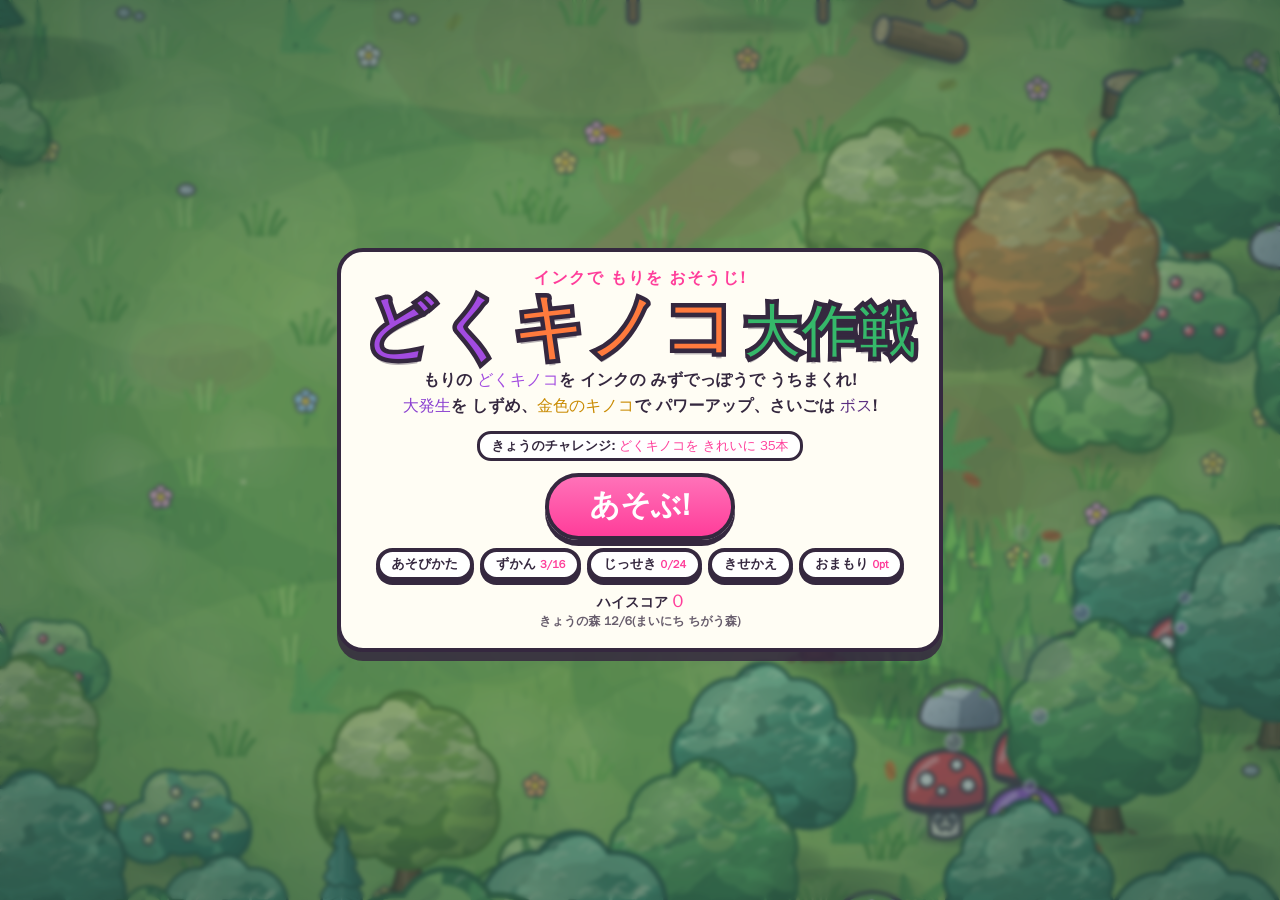
==== index.html @ de2119c4 "きせかえの色指定をインライン style から外す(公開ページの CSP 対策) Co-Authored-By: Claude Fable 5.1 <noreply@anthropic.com> Cl" ====
<!doctype html>
<!-- このファイルは scripts/build.js が src/ から作ります。直接は編集しないでください。 -->
<html lang="ja">
<head>
<meta charset="utf-8">
<meta name="viewport" content="width=device-width, initial-scale=1, maximum-scale=1, user-scalable=no, viewport-fit=cover">
<meta name="theme-color" content="#86d257">
<title>どくキノコ大作戦</title>
<link rel="icon" href="data:image/svg+xml,%3Csvg xmlns='http://www.w3.org/2000/svg' viewBox='0 0 32 32'%3E%3Cpath d='M3 18C3 9 9 4 16 4s13 5 13 14z' fill='%23a24be0' stroke='%2335283f' stroke-width='2' stroke-linejoin='round'/%3E%3Crect x='11' y='18' width='10' height='10' rx='3' fill='%23efe3f7' stroke='%2335283f' stroke-width='2'/%3E%3Ccircle cx='11' cy='12' r='2.4' fill='%23ffe94d'/%3E%3Ccircle cx='20' cy='10' r='2' fill='%23ffe94d'/%3E%3C/svg%3E">
<style>
:root {
  --ink: #35283f;
  --pink: #ff3d9a;
  --purple: #a24be0;
  --orange: #ff7a3d;
  --green: #35b86a;
  --cream: #fffdf4;
  --font: "Hiragino Maru Gothic ProN", "Hiragino Kaku Gothic ProN", "Yu Gothic UI", "Yu Gothic", "Meiryo", "Noto Sans JP", "Noto Sans CJK JP", "WenQuanYi Zen Hei", system-ui, sans-serif;
  --safe-t: env(safe-area-inset-top, 0px);
  --safe-r: env(safe-area-inset-right, 0px);
  --safe-b: env(safe-area-inset-bottom, 0px);
  --safe-l: env(safe-area-inset-left, 0px);
}

* { box-sizing: border-box; }
html, body {
  margin: 0; height: 100%; overflow: hidden; background: #86d257; color: var(--ink);
  font-family: var(--font); font-weight: 800;
  touch-action: none; user-select: none; -webkit-user-select: none; -webkit-touch-callout: none;
  -webkit-tap-highlight-color: transparent; overscroll-behavior: none;
}
canvas#game { position: fixed; top: 0; left: 0; display: block; touch-action: none; cursor: crosshair; }
.hidden { display: none !important; }
.touch-only { display: none; }
body.touch .touch-only { display: inline; }
body.touch .pc-only { display: none; }
body.touch canvas#game { cursor: default; }

/* ---------- 画面効果(周辺減光・被ダメージ・どく) ---------- */
#fx, #fx div { position: fixed; top: 0; left: 0; right: 0; bottom: 0; pointer-events: none; }
#fxVig { background: radial-gradient(ellipse at center, rgba(255, 230, 160, 0.06) 0%, rgba(15, 60, 50, 0) 45%, rgba(10, 45, 40, 0.45) 100%); }
#fxRed { opacity: 0; background: radial-gradient(ellipse at center, rgba(255, 30, 60, 0) 30%, rgba(255, 30, 60, 0.85) 100%); }
#fxMist { opacity: 0; background: radial-gradient(ellipse at 50% 60%, rgba(235, 245, 255, 0.25) 0%, rgba(235, 245, 255, 0.55) 70%, rgba(235, 245, 255, 0.7) 100%); transition: opacity 0.6s; }
#fxEve { opacity: 0; background: linear-gradient(rgba(255, 150, 60, 0.18), rgba(255, 110, 90, 0.26)); mix-blend-mode: multiply; }
#fxNight { opacity: 0; background: radial-gradient(ellipse 34% 40% at 50% 52%, rgba(10, 20, 60, 0.12) 0%, rgba(8, 15, 50, 0.5) 60%, rgba(5, 10, 40, 0.72) 100%); }
#fxPurple { opacity: 0; background: radial-gradient(ellipse at center, rgba(170, 60, 255, 0) 30%, rgba(170, 60, 255, 0.8) 100%); }

/* ---------- ゲーム中のHUD ---------- */
#hud { position: fixed; top: 0; left: 0; right: 0; bottom: 0; pointer-events: none; padding: calc(8px + var(--safe-t)) calc(10px + var(--safe-r)) 0 calc(10px + var(--safe-l)); }
.hud-left { position: absolute; top: calc(8px + var(--safe-t)); left: calc(10px + var(--safe-l)); display: flex; flex-direction: column; gap: 6px; align-items: flex-start; }
.hud-center { position: absolute; top: calc(8px + var(--safe-t)); left: 50%; transform: translateX(-50%); }
.hud-right { position: absolute; top: calc(8px + var(--safe-t)); right: calc(10px + var(--safe-r)); display: flex; flex-direction: column; align-items: flex-end; gap: 6px; }

.hp { display: flex; align-items: center; gap: 4px; }
.heart { width: 34px; height: 34px; flex: none; filter: drop-shadow(0 2px 0 rgba(53, 40, 63, 0.5)); }
.hp-bar { position: relative; width: clamp(110px, 24vw, 210px); height: 22px; border: 3px solid var(--ink); border-radius: 14px; background: rgba(255, 255, 255, 0.85); overflow: hidden; box-shadow: 0 3px 0 rgba(53, 40, 63, 0.45); }
.hp-fill { position: absolute; top: 0; bottom: 0; left: 0; width: 100%; background: linear-gradient(#8bef7a, #3fc460); transition: width 0.15s; }
.hp-fill.mid { background: linear-gradient(#ffe36a, #ffb52e); }
.hp-fill.low { background: linear-gradient(#ff8a8a, #ff4d5e); animation: pulse 0.5s infinite alternate; }
.hp-text { position: absolute; top: 0; left: 0; right: 0; bottom: 0; display: grid; place-items: center; font-size: 13px; color: var(--ink); text-shadow: 0 0 3px #fff, 0 0 3px #fff; }

.score-box { display: flex; align-items: baseline; gap: 8px; padding: 2px 14px 3px; background: var(--cream); border: 3px solid var(--ink); border-radius: 16px; box-shadow: 0 3px 0 rgba(53, 40, 63, 0.45); }
.score-box .label { font-size: 12px; opacity: 0.75; }
.score { font-size: clamp(22px, 4.6vw, 32px); color: var(--pink); -webkit-text-stroke: 0.5px var(--ink); font-variant-numeric: tabular-nums; min-width: 3.2ch; text-align: right; }
.score.bump { animation: bump 0.2s; }

.combo { position: relative; padding: 3px 12px 7px; background: linear-gradient(#ffd24d, #ff9d2e); border: 3px solid var(--ink); border-radius: 14px; box-shadow: 0 3px 0 rgba(53, 40, 63, 0.45); color: #fff; text-shadow: 0 2px 0 var(--ink), 1px 0 0 var(--ink), -1px 0 0 var(--ink); animation: bump 0.25s; }
.combo-n { font-size: 20px; }
.combo-m { font-size: 14px; margin-left: 6px; }
.combo-bar { position: absolute; left: 8px; right: 8px; bottom: 2px; height: 4px; border-radius: 3px; background: rgba(53, 40, 63, 0.35); overflow: hidden; }
.combo-bar div { height: 100%; background: #fff; width: 100%; }

.chips { display: flex; flex-direction: column; gap: 4px; align-items: flex-start; }
.chip { display: flex; align-items: center; gap: 6px; padding: 2px 10px; font-size: 13px; color: #fff; border: 3px solid var(--ink); border-radius: 14px; box-shadow: 0 3px 0 rgba(53, 40, 63, 0.45); text-shadow: 0 1px 0 var(--ink); }
.chip.poison { background: linear-gradient(#c97cff, #8a3fd0); }
.chip.boost { background: linear-gradient(#ffd24d, #ff9d2e); }
.chip.power { position: relative; padding: 3px 12px 8px; font-size: 15px; background: linear-gradient(#fff3a0, #ffb300); color: #5a3a00; text-shadow: none; border-color: #7a4a00; box-shadow: 0 3px 0 rgba(90, 60, 0, 0.5), 0 0 14px rgba(255, 220, 80, 0.9); animation: powerGlow 0.5s infinite alternate; }
.chip.power i { color: #5a3a00; }
.chip-bar { position: absolute; left: 8px; right: 8px; bottom: 3px; height: 4px; border-radius: 3px; background: rgba(90, 60, 0, 0.3); overflow: hidden; }
.chip-bar div { height: 100%; background: #fff; width: 100%; }
@keyframes powerGlow { from { box-shadow: 0 3px 0 rgba(90, 60, 0, 0.5), 0 0 8px rgba(255, 220, 80, 0.6); } to { box-shadow: 0 3px 0 rgba(90, 60, 0, 0.5), 0 0 22px rgba(255, 220, 80, 1); } }
.chip i { font-style: normal; font-size: 12px; opacity: 0.95; min-width: 3ch; text-align: right; font-variant-numeric: tabular-nums; }

.timer { min-width: 5.2ch; text-align: center; padding: 2px 16px 3px; font-size: clamp(22px, 5vw, 32px); font-variant-numeric: tabular-nums; background: var(--cream); border: 3px solid var(--ink); border-radius: 18px; box-shadow: 0 3px 0 rgba(53, 40, 63, 0.45); }
.timer.warn { color: #fff; background: #ff5a5e; animation: pulse 0.5s infinite alternate; }

#minimap { width: clamp(96px, 20vw, 150px); height: clamp(96px, 20vw, 150px); border: 3px solid var(--ink); border-radius: 16px; background: #7fcf5a; box-shadow: 0 3px 0 rgba(53, 40, 63, 0.45); }
.btns { display: flex; gap: 6px; }
.icon-btn { pointer-events: auto; width: 38px; height: 38px; padding: 5px; border-radius: 50%; border: 3px solid var(--ink); background: #ffd24d; box-shadow: 0 3px 0 rgba(53, 40, 63, 0.55); cursor: pointer; }
.icon-btn:active { transform: translateY(2px); box-shadow: 0 1px 0 rgba(53, 40, 63, 0.55); }
.icon-btn svg { width: 100%; height: 100%; display: block; }
.icon-btn.muted #iconWaves { display: none; }

/* イベント・ボス・ミッション */
.hud-center { display: flex; flex-direction: column; align-items: center; gap: 6px; }
.event { min-width: 220px; padding: 3px 14px 8px; text-align: center; font-size: 15px; color: #fff; background: linear-gradient(#c56bff, #7a2fc0); border: 3px solid var(--ink); border-radius: 16px; box-shadow: 0 3px 0 rgba(53, 40, 63, 0.45); text-shadow: 0 1px 0 var(--ink); position: relative; animation: bump 0.3s; }
.event-bar { position: absolute; left: 8px; right: 8px; bottom: 3px; height: 4px; border-radius: 3px; background: rgba(53, 40, 63, 0.4); overflow: hidden; }
.event-bar div { height: 100%; width: 100%; background: #fff; }
.boss { width: min(44vw, 420px); padding: 2px 12px 8px; text-align: center; font-size: 14px; color: #fff; background: rgba(53, 40, 63, 0.85); border: 3px solid var(--ink); border-radius: 14px; position: relative; text-shadow: 0 1px 0 #000; }
.boss-bar { margin-top: 2px; height: 10px; border-radius: 6px; background: rgba(0, 0, 0, 0.5); overflow: hidden; border: 1.5px solid #000; }
.boss-bar div { height: 100%; width: 100%; background: linear-gradient(#c56bff, #7a2fc0); transition: width 0.15s; }
.mission { position: absolute; left: calc(10px + var(--safe-l)); bottom: calc(14px + var(--safe-b)); max-width: 46vw; padding: 4px 12px 6px; background: rgba(255, 253, 244, 0.92); border: 3px solid var(--ink); border-radius: 14px; box-shadow: 0 3px 0 rgba(53, 40, 63, 0.45); font-size: 13px; }
.mission.done { animation: bump 0.4s; background: #d8ffd8; }
.m-label { font-size: 10px; color: var(--green); letter-spacing: 0.1em; }
.m-text { font-size: 13px; line-height: 1.3; }
.m-prog { font-size: 12px; color: var(--purple); font-variant-numeric: tabular-nums; }
body.touch .mission { bottom: calc(150px + var(--safe-b)); max-width: 40vw; font-size: 12px; }
.chip.weapon { background: linear-gradient(#8fd8ff, #2f9ad8); }
.chip.weapon.roller { background: linear-gradient(#ff8ac4, #e0348a); }
.chip.weapon.boomerang { background: linear-gradient(#ffc36a, #e07a1a); }
.chip.weapon.bomb { background: linear-gradient(#d49bff, #8a3fd0); }
.chip.weapon.mist { background: linear-gradient(#e8f6ff, #9fd0f0); color: var(--ink); text-shadow: none; }
.chip.weapon.mist i { color: var(--ink); }
.chip.weapon.rainbow { background: linear-gradient(90deg, #ff8ad0, #ffe14d, #9dffb0, #9be0ff, #d49bff); color: var(--ink); text-shadow: none; }
.chip.weapon.rainbow i { color: var(--ink); }
.lead .ev-t { color: #8a3fd0; }
.lead .boss-t { color: #5a2d80; }
.legend li.boss-l { background: linear-gradient(#f3e6ff, #e2ccff); border-color: #5a2d80; }
.today { display: block; font-size: 12px; opacity: 0.75; }
.hiscores { margin: 6px auto 0; padding: 0 0 0 1.6em; max-width: 300px; text-align: left; font-size: 12.5px; line-height: 1.5; }
.hiscores li span { float: right; color: var(--pink); font-variant-numeric: tabular-nums; }
.hiscores:empty { display: none; }

/* ---------- 仮想スティック ---------- */
.stick { position: fixed; width: 0; height: 0; pointer-events: none; z-index: 5; }
.stick .ring { position: absolute; left: -56px; top: -56px; width: 112px; height: 112px; border-radius: 50%; border: 4px dashed rgba(255, 255, 255, 0.75); background: rgba(255, 255, 255, 0.18); }
.stick .knob { position: absolute; left: -27px; top: -27px; width: 54px; height: 54px; border-radius: 50%; background: rgba(255, 255, 255, 0.92); border: 4px solid var(--ink); box-shadow: 0 3px 0 rgba(53, 40, 63, 0.5); }
.stick.right .knob { background: rgba(255, 150, 205, 0.95); }

/* ---------- ふきだし ---------- */
#toast { position: fixed; top: calc(132px + var(--safe-t)); left: 50%; transform: translateX(-50%); max-width: 90vw; padding: 6px 18px; font-size: clamp(14px, 3.6vw, 18px); background: #fff; border: 3px solid var(--ink); border-radius: 18px; box-shadow: 0 4px 0 rgba(53, 40, 63, 0.5); pointer-events: none; z-index: 8; animation: toast-in 0.25s; text-align: center; }
#banner { position: fixed; left: 0; right: 0; top: 34%; text-align: center; pointer-events: none; z-index: 8; font-size: clamp(44px, 12vw, 96px); color: #fff; -webkit-text-stroke: 8px var(--ink); paint-order: stroke fill; text-shadow: 0 8px 0 rgba(53, 40, 63, 0.45); animation: banner 1.4s ease-out forwards; }
#hint { position: fixed; bottom: calc(18px + var(--safe-b)); left: 50%; transform: translateX(-50%); max-width: 94vw; padding: 6px 16px; font-size: clamp(12px, 3.2vw, 16px); background: rgba(255, 255, 255, 0.92); border: 3px solid var(--ink); border-radius: 18px; pointer-events: none; z-index: 8; text-align: center; animation: toast-in 0.3s; }

/* ---------- 画面のうえに重ねるカード ---------- */
.overlay { position: fixed; top: 0; left: 0; right: 0; bottom: 0; z-index: 20; display: flex; align-items: center; justify-content: center; padding: 10px; background: rgba(35, 70, 55, 0.38); backdrop-filter: blur(2px); -webkit-backdrop-filter: blur(2px); overflow: auto; touch-action: auto; }
.card { background: var(--cream); border: 4px solid var(--ink); border-radius: 26px; box-shadow: 0 9px 0 rgba(53, 40, 63, 0.85); padding: 16px 22px 18px; max-width: min(94vw, 680px); max-height: 96vh; overflow: auto; text-align: center; animation: pop 0.35s cubic-bezier(0.3, 1.5, 0.5, 1); }
.card h2 { margin: 0 0 6px; font-size: clamp(26px, 6vw, 40px); }
.card.small { min-width: min(80vw, 320px); }

.logo-small { font-size: clamp(12px, 3vw, 16px); color: var(--pink); letter-spacing: 0.08em; }
.logo h1 { margin: 0 0 4px; font-size: clamp(40px, 9.5vw, 72px); line-height: 1.05; letter-spacing: 0.02em; -webkit-text-stroke: 9px var(--ink); paint-order: stroke fill; text-shadow: 0 6px 0 rgba(53, 40, 63, 0.35); }
.logo .l1 { color: var(--purple); }
.logo .l2 { color: var(--orange); }
.logo .l3 { color: var(--green); font-size: 0.78em; margin-left: 0.1em; }
.lead { margin: 4px 0 10px; font-size: clamp(13px, 3.2vw, 16px); line-height: 1.6; }
.lead .poison { color: var(--purple); }
.lead .gold-t { color: #c98a00; }
.legend li.gold { background: linear-gradient(#fff9dc, #ffeea8); border-color: #a86a00; }

.legend { list-style: none; display: grid; grid-template-columns: 1fr 1fr; gap: 8px; margin: 0 0 10px; padding: 0; text-align: left; }
.legend li { display: grid; grid-template-columns: 56px 1fr; grid-template-rows: auto auto; column-gap: 8px; align-items: center; text-align: left; padding: 6px 8px; background: #fff; border: 3px solid var(--ink); border-radius: 16px; font-size: 13px; }
.legend canvas { grid-row: 1 / 3; width: 56px; height: 56px; }
.legend b { font-size: 14px; align-self: end; overflow-wrap: anywhere; }
.legend span { font-size: 11.5px; line-height: 1.35; opacity: 0.85; align-self: start; overflow-wrap: anywhere; }
.legend li.enemy { grid-column: 1 / 3; grid-template-columns: repeat(3, 44px) 1fr; grid-template-rows: auto auto; }
.legend li.enemy canvas { grid-row: 1 / 3; width: 44px; height: 44px; }
.legend li.enemy b { grid-column: 4; }
.legend li.enemy span { grid-column: 4; }
.controls { margin: 0 0 4px; text-align: left; font-size: clamp(11px, 2.8vw, 13px); line-height: 1.6; padding: 4px 8px; background: #eaf8d8; border-radius: 12px; }
.controls b { color: var(--pink); margin-right: 4px; }
body.touch .controls .touch-only { display: block; }
.best { margin-top: 8px; font-size: 14px; }
.best b { color: var(--pink); font-size: 18px; }

.big-btn, .sub-btn { display: block; margin: 8px auto 0; cursor: pointer; font-family: inherit; font-weight: 800; color: #fff; border: 4px solid var(--ink); border-radius: 999px; }
.big-btn { padding: 8px 40px 10px; font-size: clamp(22px, 5vw, 30px); background: linear-gradient(#ff72b8, var(--pink)); box-shadow: 0 6px 0 var(--ink); animation: wiggle 1.6s infinite; }
.big-btn:hover { filter: brightness(1.06); }
.big-btn:active { transform: translateY(4px); box-shadow: 0 2px 0 var(--ink); animation: none; }
.sub-btn { padding: 4px 22px 5px; font-size: 15px; color: var(--ink); background: #fff; box-shadow: 0 4px 0 var(--ink); }
.sub-btn:active { transform: translateY(3px); box-shadow: 0 1px 0 var(--ink); }

/* ---------- タイトルのやりこみ ---------- */
.daily { margin: 2px 0 4px; padding: 3px 12px; font-size: 13px; background: #fff; border: 3px solid var(--ink); border-radius: 14px; display: inline-block; }
.daily b { color: var(--pink); }
.daily .star { color: #e0a800; }
.loop { display: block; margin: 6px auto 0; font-size: 12px; max-width: 420px; padding: 4px 10px; background: #f3e6ff; border: 3px solid #5a2d80; border-radius: 12px; cursor: pointer; text-align: left; line-height: 1.4; }
.loop input { transform: scale(1.3); margin-right: 6px; }
.meta-btns { display: flex; flex-wrap: wrap; justify-content: center; gap: 6px; margin-top: 8px; }
.meta-btns .sub-btn { margin: 0; font-size: 13px; padding: 3px 12px 4px; }
.meta-btns i { font-style: normal; color: var(--pink); font-size: 11px; }
.meta-card { width: min(94vw, 640px); max-height: 92vh; display: flex; flex-direction: column; padding: 12px 14px 14px; }
.tabs { display: flex; gap: 4px; justify-content: center; flex-wrap: wrap; margin-bottom: 8px; }
.tab { font-family: inherit; font-weight: 800; font-size: 14px; padding: 4px 12px; border: 3px solid var(--ink); border-radius: 999px; background: #fff; color: var(--ink); cursor: pointer; }
.tab.on { background: var(--pink); color: #fff; }
.meta-body { overflow: auto; flex: 1; text-align: left; min-height: 120px; }
.meta-sub { margin: 0 0 6px; font-size: 13px; text-align: center; }
.meta-sub b { color: var(--pink); }
.codex { list-style: none; margin: 0; padding: 0; display: grid; grid-template-columns: repeat(auto-fill, minmax(180px, 1fr)); gap: 6px; }
.codex li { display: grid; grid-template-columns: 48px 1fr; grid-template-rows: auto auto auto; column-gap: 8px; align-items: center; padding: 5px 8px; background: #fff; border: 2px solid var(--ink); border-radius: 12px; font-size: 12px; min-width: 0; }
.codex li.locked { background: #eee; color: #777; }
.codex .cx-ic { grid-row: 1 / 4; width: 48px; height: 48px; display: grid; place-items: center; font-size: 26px; }
.codex b { font-size: 13px; overflow-wrap: anywhere; }
.codex span { font-size: 11px; line-height: 1.3; overflow-wrap: anywhere; }
.codex i { font-style: normal; font-size: 10.5px; color: var(--purple); }
.achs { list-style: none; margin: 0; padding: 0; display: grid; grid-template-columns: repeat(auto-fill, minmax(200px, 1fr)); gap: 5px; }
.achs li { padding: 4px 10px; background: #f4f4f4; border: 2px solid #bbb; border-radius: 10px; font-size: 12px; color: #777; min-width: 0; }
.achs li.done { background: #fff8d6; border-color: #e0a800; color: var(--ink); }
.achs b { display: block; font-size: 13px; overflow-wrap: anywhere; }
.achs span { font-size: 11px; overflow-wrap: anywhere; }
.outfit-row { display: flex; gap: 14px; align-items: flex-start; flex-wrap: wrap; justify-content: center; }
.outfit-row canvas { width: 140px; height: 140px; background: #d9f0c0; border: 3px solid var(--ink); border-radius: 16px; flex: none; }
.opt-label { font-size: 12px; margin: 4px 0 2px; }
.opts { display: flex; flex-wrap: wrap; gap: 6px; max-width: 360px; }
.opt { width: 34px; height: 34px; border-radius: 50%; border: 3px solid var(--ink); cursor: pointer; font-size: 14px; display: grid; place-items: center; }
.opt.on { outline: 4px solid var(--pink); }
.opt.lock { opacity: 0.55; cursor: default; }
.opt.txt { width: auto; border-radius: 999px; padding: 0 10px; font-family: inherit; font-weight: 800; font-size: 12px; background: #fff; color: var(--ink); }
.charms { list-style: none; margin: 0; padding: 0; display: grid; gap: 6px; }
.charms li { display: grid; grid-template-columns: 1fr auto; column-gap: 10px; align-items: center; padding: 5px 10px; background: #fff; border: 2px solid var(--ink); border-radius: 12px; font-size: 12px; min-width: 0; }
.charms li.eq { background: #fff8d6; border-color: #e0a800; }
.charms b { font-size: 13px; }
.charms span { grid-column: 1; font-size: 11px; }
.charms .sub-btn { grid-column: 2; grid-row: 1 / 3; margin: 0; font-size: 12px; padding: 3px 10px; white-space: nowrap; }
.charms .sub-btn.lock { opacity: 0.5; }
.res-meta { font-size: 12.5px; margin: 2px 0 4px; line-height: 1.5; }
.res-meta b { color: var(--purple); }
.res-meta .new { color: #e0a800; }

/* ---------- けっか ---------- */
.rank { display: inline-grid; place-items: center; width: 92px; height: 92px; margin: 2px 0; border-radius: 50%; font-size: 60px; color: #fff; background: radial-gradient(circle at 35% 30%, #ffe98a, #ff9d2e); border: 5px solid var(--ink); -webkit-text-stroke: 5px var(--ink); paint-order: stroke fill; box-shadow: 0 5px 0 rgba(53, 40, 63, 0.7); animation: stamp 0.5s 0.2s cubic-bezier(0.3, 1.8, 0.5, 1) both; }
.rank-msg { font-size: 16px; margin-bottom: 4px; }
.res-score { display: flex; justify-content: center; align-items: baseline; gap: 10px; }
.res-score span { font-size: 15px; }
.res-score b { font-size: clamp(38px, 9vw, 56px); color: var(--pink); -webkit-text-stroke: 1px var(--ink); font-variant-numeric: tabular-nums; }
.newbest { display: inline-block; margin: 2px 0 4px; padding: 2px 14px; color: #fff; font-size: 15px; background: var(--orange); border: 3px solid var(--ink); border-radius: 14px; animation: wiggle 0.8s infinite; }
.res-stats { list-style: none; padding: 0; margin: 6px 0 4px; display: grid; grid-template-columns: 1fr 1fr; gap: 4px 12px; text-align: left; font-size: 14px; }
.res-stats li { display: flex; justify-content: space-between; gap: 8px; padding: 2px 10px; background: #fff; border: 2px solid var(--ink); border-radius: 10px; }
.res-stats b { color: var(--purple); }

@keyframes pop { from { transform: scale(0.7); opacity: 0; } to { transform: none; opacity: 1; } }
@keyframes pulse { from { filter: brightness(1); } to { filter: brightness(1.25); } }
@keyframes bump { 0% { transform: scale(1); } 50% { transform: scale(1.18); } 100% { transform: scale(1); } }
@keyframes wiggle { 0%, 100% { transform: rotate(-1.5deg) scale(1); } 50% { transform: rotate(1.5deg) scale(1.05); } }
@keyframes toast-in { from { transform: translate(-50%, -10px); opacity: 0; } to { transform: translate(-50%, 0); opacity: 1; } }
@keyframes banner { 0% { transform: scale(0.3); opacity: 0; } 18% { transform: scale(1.15); opacity: 1; } 30% { transform: scale(1); } 80% { opacity: 1; } 100% { transform: scale(1.1); opacity: 0; } }
@keyframes stamp { from { transform: scale(2.4) rotate(-14deg); opacity: 0; } to { transform: scale(1) rotate(-6deg); opacity: 1; } }

/* 横向きのスマホなど、高さがせまい画面 */
@media (max-height: 560px) {
  .card { padding: 8px 14px 10px; border-radius: 20px; }
  .logo h1 { font-size: clamp(30px, 7vw, 48px); -webkit-text-stroke-width: 7px; }
  .lead { margin: 2px 0 6px; font-size: 12px; line-height: 1.45; }
  .legend { grid-template-columns: repeat(3, 1fr); gap: 5px; margin-bottom: 6px; }
  .hiscores { display: none; }
  .legend li { grid-template-columns: 40px 1fr; padding: 3px 6px; }
  .legend canvas { width: 40px; height: 40px; }
  .legend li.enemy { grid-column: 1 / 4; grid-template-columns: repeat(3, 34px) 1fr; }
  .legend li.enemy canvas { width: 34px; height: 34px; }
  .legend b { font-size: 12px; }
  .legend span { font-size: 10.5px; }
  .controls { margin-bottom: 4px; padding: 2px 6px; }
  .big-btn { padding: 4px 30px 6px; font-size: 20px; margin-top: 4px; }
  .best { margin-top: 4px; font-size: 12px; }
  .rank { width: 64px; height: 64px; font-size: 42px; }
  .res-stats { font-size: 12px; }
}
.howto-controls { margin-top: 6px; }
@media (max-width: 420px) {
  .legend { grid-template-columns: 1fr; }
  .legend li.enemy { grid-column: auto; }
  .res-stats { grid-template-columns: 1fr; }
}

/* ---------- スマホ向け ---------- */
body.touch .icon-btn { width: 46px; height: 46px; }
body.touch .btns { gap: 8px; }

/* 操作ガイド(はじめの数秒だけ出す。さわると消える) */
#touchHints { display: none; position: fixed; left: 0; right: 0; bottom: calc(34px + var(--safe-b)); height: 112px; pointer-events: none; z-index: 4; }
body.touch #touchHints.show { display: block; }
.th { position: absolute; bottom: 0; width: 112px; height: 112px; border-radius: 50%; border: 4px dashed rgba(255, 255, 255, 0.85); background: rgba(255, 255, 255, 0.2); display: flex; align-items: center; justify-content: center; text-align: center; font-size: 15px; line-height: 1.3; color: #fff; text-shadow: 0 2px 0 var(--ink), 2px 0 0 var(--ink), -2px 0 0 var(--ink), 0 -2px 0 var(--ink); animation: hintPulse 1.4s ease-in-out infinite alternate; }
.th.l { left: max(8%, calc(14px + var(--safe-l))); }
.th.r { right: max(8%, calc(14px + var(--safe-r))); border-color: rgba(255, 170, 215, 0.95); }
.th.gone { display: none; }
@keyframes hintPulse { from { transform: scale(0.94); opacity: 0.7; } to { transform: scale(1.04); opacity: 1; } }

/* 幅のせまい画面(縦持ちのスマホ): HUD がかさならないように小さくする */
@media (max-width: 420px) {
  .hud-left { gap: 4px; }
  .heart { width: 28px; height: 28px; }
  .hp-bar { width: 84px; height: 20px; }
  .hp-text { font-size: 12px; }
  .score-box { padding: 1px 10px 2px; }
  .score-box .label { font-size: 11px; }
  .score { font-size: 22px; }
  .timer { min-width: 4.6ch; padding: 1px 10px 2px; font-size: 20px; }
  #minimap { width: 88px; height: 88px; border-radius: 12px; }
  .chip { font-size: 12px; padding: 1px 8px; }
  .combo { padding: 2px 9px 7px; }
  .combo-n { font-size: 16px; }
  .combo-m { font-size: 12px; }
  #toast { top: calc(150px + var(--safe-t)); }
  .boss { width: 150px; font-size: 11px; padding: 1px 8px 6px; }
  .event { min-width: 0; font-size: 12px; padding: 2px 10px 7px; }
}
@media (max-width: 340px) {
  .hp-bar { width: 66px; }
  .timer { font-size: 18px; padding: 1px 8px 2px; }
  #minimap { width: 76px; height: 76px; }
}
/* 横向きのスマホ(高さがせまい): HUD を小さめに */
@media (max-height: 450px) {
  .hp-bar { height: 18px; }
  .score { font-size: 20px; }
  .timer { font-size: 20px; }
  #minimap { width: 84px; height: 84px; }
  #toast { top: calc(60px + var(--safe-t)); }
  #hint { bottom: calc(8px + var(--safe-b)); }
  .th { width: 96px; height: 96px; }
  #touchHints { height: 96px; bottom: calc(14px + var(--safe-b)); }
}
</style>
</head>
<body>
<canvas id="game"></canvas>
<div id="fx"><div id="fxMist"></div><div id="fxEve"></div><div id="fxNight"></div><div id="fxVig"></div><div id="fxRed"></div><div id="fxPurple"></div></div>

<!-- ゲーム中の表示 -->
<div id="hud" class="hidden">
  <div class="hud-left">
    <div class="hp">
      <svg class="heart" viewBox="0 0 24 24" aria-hidden="true"><path d="M12 21s-8-5.2-8-11a4.6 4.6 0 0 1 8-3 4.6 4.6 0 0 1 8 3c0 5.8-8 11-8 11z" fill="#ff5a7e" stroke="#35283f" stroke-width="2.2" stroke-linejoin="round"/><circle cx="8.2" cy="8.6" r="1.6" fill="#fff"/></svg>
      <div class="hp-bar"><div class="hp-fill" id="hpFill"></div><span class="hp-text" id="hpText">100</span></div>
    </div>
    <div class="score-box"><span class="label">スコア</span><span class="score" id="score">0</span></div>
    <div class="combo hidden" id="combo"><span class="combo-n" id="comboN"></span><span class="combo-m" id="comboM"></span><div class="combo-bar"><div id="comboFill"></div></div></div>
    <div class="chips" id="chips"></div>
  </div>
  <div class="hud-center">
    <div class="timer" id="timer">3:00</div>
    <div class="event hidden" id="event"><span id="eventText"></span><div class="event-bar"><div id="eventFill"></div></div></div>
    <div class="boss hidden" id="bossBar"><span>キノコおやかた</span><div class="boss-bar"><div id="bossFill"></div></div></div>
  </div>
  <div class="mission hidden" id="mission"><div class="m-label">ミッション</div><div class="m-text" id="missionText"></div><div class="m-prog" id="missionProg"></div></div>
  <div class="hud-right">
    <canvas id="minimap"></canvas>
    <div class="btns">
      <button id="btnSound" class="icon-btn" aria-label="おと"><svg viewBox="0 0 24 24"><path id="iconSound" d="M4 9v6h4l5 4V5L8 9H4z" fill="#fff" stroke="#35283f" stroke-width="2" stroke-linejoin="round"/><g id="iconWaves" fill="none" stroke="#35283f" stroke-width="2.2" stroke-linecap="round"><path d="M16 9.5c1.2 1.5 1.2 3.5 0 5"/><path d="M18.5 7c2.2 3 2.2 7 0 10"/></g></svg></button>
      <button id="btnPause" class="icon-btn" aria-label="ポーズ"><svg viewBox="0 0 24 24"><rect x="6" y="5" width="4" height="14" rx="1.5" fill="#fff" stroke="#35283f" stroke-width="2"/><rect x="14" y="5" width="4" height="14" rx="1.5" fill="#fff" stroke="#35283f" stroke-width="2"/></svg></button>
    </div>
  </div>
</div>

<div id="stickL" class="stick hidden"><div class="ring"></div><div class="knob"></div></div>
<div id="stickR" class="stick right hidden"><div class="ring"></div><div class="knob"></div></div>

<div id="touchHints"><div class="th l" id="thL">左で<br>うごく</div><div class="th r" id="thR">右で ねらって<br>うつ</div></div>

<div id="toast" class="hidden"></div>
<div id="banner" class="hidden"></div>
<div id="hint" class="hidden"><span class="pc-only">WASD / 矢印キーで うごく ・ マウスで ねらって クリックで うつ!</span><span class="touch-only">左がわで うごく ・ 右がわで ねらって うつ!</span></div>

<!-- タイトル -->
<div id="title" class="overlay">
  <div class="card title-card">
    <div class="logo">
      <div class="logo-small">インクで もりを おそうじ!</div>
      <h1><span class="l1">どく</span><span class="l2">キノコ</span><span class="l3">大作戦</span></h1>
    </div>
    <p class="lead">もりの <b class="poison">どくキノコ</b>を インクの みずでっぽうで うちまくれ!<br><b class="ev-t">大発生</b>を しずめ、<b class="gold-t">金色のキノコ</b>で パワーアップ、さいごは <b class="boss-t">ボス</b>!</p>
    <div class="daily" id="dailyBox"></div>
    <button id="btnStart" class="big-btn">あそぶ!</button>
    <label class="loop hidden" id="loopBox"><input type="checkbox" id="loopChk"> <b>2周目の森</b> てきが つよい・金色が よく出る・スコア 1.5倍</label>
    <div class="meta-btns">
      <button class="sub-btn" data-meta="howto">あそびかた</button>
      <button class="sub-btn" data-meta="codex">ずかん <i id="cntCodex"></i></button>
      <button class="sub-btn" data-meta="ach">じっせき <i id="cntAch"></i></button>
      <button class="sub-btn" data-meta="outfit">きせかえ</button>
      <button class="sub-btn" data-meta="charm">おまもり <i id="cntPts"></i></button>
    </div>
    <div class="best">ハイスコア <b id="bestTitle">0</b> <span class="today" id="todayForest"></span></div>
    <ol class="hiscores" id="hiscores"></ol>
  </div>
</div>

<!-- ずかん・じっせき・きせかえ・おまもり -->
<div id="metaPanel" class="overlay hidden">
  <div class="card meta-card">
    <div class="tabs">
      <button class="tab" data-tab="howto">あそびかた</button><button class="tab" data-tab="codex">ずかん</button><button class="tab" data-tab="ach">じっせき</button><button class="tab" data-tab="outfit">きせかえ</button><button class="tab" data-tab="charm">おまもり</button>
    </div>
    <div id="metaBody" class="meta-body"></div>
    <div id="howtoBody" class="meta-body hidden">
    <ul class="legend">
      <li><canvas id="ic-poison" width="72" height="72"></canvas><b>どくキノコ</b><span>うって きれいに。<br>さわると のろのろ</span></li>
      <li><canvas id="ic-good" width="72" height="72"></canvas><b>ふつうのキノコ</b><span>たべると HPかいふく</span></li>
      <li><canvas id="ic-rabbit" width="72" height="72"></canvas><b>うさぎ・リス</b><span>さわると スピードアップ。<br>なかまに なる</span></li>
      <li class="gold"><canvas id="ic-gold" width="72" height="72"></canvas><b>金色のキノコ</b><span>にげる! たおすと<br>ゴールドパワー</span></li>
      <li class="boss-l"><canvas id="ic-boss" width="72" height="72"></canvas><b>キノコおやかた</b><span>のこり1ぷんで とうじょう。<br>かさを あげたら ねらえ</span></li>
      <li><canvas id="ic-crate" width="72" height="72"></canvas><b>武器の箱</b><span>ひろうと しばらく<br>武器が かわる</span></li>
      <li><canvas id="ic-map" width="72" height="72"></canvas><b>ミニマップ</b><span>むらさき: どくキノコ<br>あか: てき</span></li>
      <li class="enemy"><canvas id="ic-gorilla" width="72" height="72"></canvas><canvas id="ic-bear" width="72" height="72"></canvas><canvas id="ic-boar" width="72" height="72"></canvas><b>ゴリラ・クマ・イノシシ</b><span>こうげきされると ダメージ。<br>インクで おいはらおう</span></li>
    </ul>
    <div class="controls">
      <div class="pc-only"><b>PC</b> WASD/矢印: うごく ・ マウス: ねらう ・ クリック/スペース: うつ ・ P: ポーズ</div>
      <div class="touch-only"><b>スマホ</b> 左がわ ドラッグ: うごく ・ 右がわ ドラッグ: ねらって うつ</div>
    </div>
    </div>
    <button id="btnMetaClose" class="sub-btn">とじる</button>
  </div>
</div>

<!-- ポーズ -->
<div id="pause" class="overlay hidden">
  <div class="card small">
    <h2>ポーズ</h2>
    <button id="btnResume" class="big-btn">つづける</button>
    <button id="btnQuit" class="sub-btn">タイトルへ</button>
  </div>
</div>

<!-- けっか -->
<div id="result" class="overlay hidden">
  <div class="card result-card">
    <h2 id="resTitle">タイムアップ!</h2>
    <div class="rank" id="resRank">A</div>
    <div class="rank-msg" id="resMsg"></div>
    <div class="res-score"><span>スコア</span><b id="resScore">0</b></div>
    <div class="newbest hidden" id="resNew">ハイスコア こうしん!</div>
    <div class="res-meta" id="resMeta"></div>
    <ul class="res-stats" id="resStats"></ul>
    <button id="btnRetry" class="big-btn">もういちど!</button>
    <button id="btnToTitle" class="sub-btn">タイトルへ</button>
  </div>
</div>

<script>
/* ---- js/util.js ---- */
'use strict';
/* 共通ユーティリティ。DOMに依存しない純粋関数だけを置く(node でテストできるように) */

const TAU = Math.PI * 2;
const clamp = (v, lo, hi) => (v < lo ? lo : v > hi ? hi : v);
const lerp = (a, b, t) => a + (b - a) * t;
const approach = (v, to, step) => (v < to ? Math.min(v + step, to) : Math.max(v - step, to));
const angleDiff = (a, b) => {
  let d = (b - a) % TAU;
  if (d > Math.PI) d -= TAU;
  else if (d < -Math.PI) d += TAU;
  return d;
};

// シード付き乱数。マップ生成を毎回同じにするために使う
function mulberry32(seed) {
  let a = seed >>> 0;
  return function () {
    a = (a + 0x6d2b79f5) >>> 0;
    let t = a;
    t = Math.imul(t ^ (t >>> 15), t | 1);
    t ^= t + Math.imul(t ^ (t >>> 7), t | 61);
    return ((t ^ (t >>> 14)) >>> 0) / 4294967296;
  };
}

// コンボ数(1以上)→スコア倍率。1コンボ増えるごとに +0.25、最大 x3
function comboMultiplier(combo) {
  return Math.min(1 + 0.25 * Math.max(combo - 1, 0), 3);
}

// 制御点を通る滑らかな折れ線(Catmull-Rom)を step 間隔でサンプリングする
function catmullRom(points, step) {
  const out = [];
  const n = points.length;
  for (let i = 0; i < n - 1; i++) {
    const p0 = points[Math.max(i - 1, 0)];
    const p1 = points[i];
    const p2 = points[i + 1];
    const p3 = points[Math.min(i + 2, n - 1)];
    const len = Math.hypot(p2[0] - p1[0], p2[1] - p1[1]);
    const steps = Math.max(2, Math.ceil(len / step));
    for (let s = 0; s < steps; s++) {
      const t = s / steps;
      const t2 = t * t;
      const t3 = t2 * t;
      const f = (a, b, c, d) =>
        0.5 * (2 * b + (-a + c) * t + (2 * a - 5 * b + 4 * c - d) * t2 + (-a + 3 * b - 3 * c + d) * t3);
      out.push({ x: f(p0[0], p1[0], p2[0], p3[0]), y: f(p0[1], p1[1], p2[1], p3[1]) });
    }
  }
  const last = points[n - 1];
  out.push({ x: last[0], y: last[1] });
  return out;
}

function distToSegment(px, py, ax, ay, bx, by) {
  const vx = bx - ax;
  const vy = by - ay;
  const l2 = vx * vx + vy * vy;
  const t = l2 === 0 ? 0 : clamp(((px - ax) * vx + (py - ay) * vy) / l2, 0, 1);
  return Math.hypot(px - (ax + vx * t), py - (ay + vy * t));
}

// 回転した矩形(中心 cx,cy / 角度 ang / 半長 hl / 半幅 hw)に点が入っているか
function pointInRotRect(px, py, cx, cy, ang, hl, hw) {
  const c = Math.cos(ang);
  const s = Math.sin(ang);
  const dx = px - cx;
  const dy = py - cy;
  const lx = dx * c + dy * s;
  const ly = -dx * s + dy * c;
  return Math.abs(lx) <= hl && Math.abs(ly) <= hw;
}

// 4近傍の塗りつぶし。blocked が 1 のセルは通れない。戻り値は到達できたセルが 1 の配列
function floodFill(blocked, w, h, sx, sy) {
  const reach = new Uint8Array(w * h);
  if (sx < 0 || sy < 0 || sx >= w || sy >= h || blocked[sy * w + sx]) return reach;
  const queue = new Int32Array(w * h);
  let head = 0;
  let tail = 0;
  queue[tail++] = sy * w + sx;
  reach[sy * w + sx] = 1;
  while (head < tail) {
    const i = queue[head++];
    const x = i % w;
    const y = (i / w) | 0;
    if (x > 0 && !reach[i - 1] && !blocked[i - 1]) { reach[i - 1] = 1; queue[tail++] = i - 1; }
    if (x < w - 1 && !reach[i + 1] && !blocked[i + 1]) { reach[i + 1] = 1; queue[tail++] = i + 1; }
    if (y > 0 && !reach[i - w] && !blocked[i - w]) { reach[i - w] = 1; queue[tail++] = i - w; }
    if (y < h - 1 && !reach[i + w] && !blocked[i + w]) { reach[i + w] = 1; queue[tail++] = i + w; }
  }
  return reach;
}

// 空間ハッシュ。円(半径 rad)を覆うセルすべてに登録し、矩形で問い合わせる
// 注意: query のコールバック内で同じハッシュに再度 query しないこと(重複排除用スタンプが壊れる)
class SpatialHash {
  constructor(cell) {
    this.cell = cell;
    this.cells = new Map();
    this.stamp = 0;
  }
  _key(cx, cy) {
    return (cx + 200) * 1024 + (cy + 200);
  }
  insert(o, rad) {
    const c = this.cell;
    const x0 = Math.floor((o.x - rad) / c);
    const x1 = Math.floor((o.x + rad) / c);
    const y0 = Math.floor((o.y - rad) / c);
    const y1 = Math.floor((o.y + rad) / c);
    for (let cy = y0; cy <= y1; cy++) {
      for (let cx = x0; cx <= x1; cx++) {
        const k = this._key(cx, cy);
        let a = this.cells.get(k);
        if (!a) { a = []; this.cells.set(k, a); }
        a.push(o);
      }
    }
  }
  query(x0, y0, x1, y1, fn) {
    const c = this.cell;
    const st = ++this.stamp;
    const cx0 = Math.floor(x0 / c);
    const cx1 = Math.floor(x1 / c);
    const cy0 = Math.floor(y0 / c);
    const cy1 = Math.floor(y1 / c);
    for (let cy = cy0; cy <= cy1; cy++) {
      for (let cx = cx0; cx <= cx1; cx++) {
        const a = this.cells.get(this._key(cx, cy));
        if (!a) continue;
        for (let i = 0; i < a.length; i++) {
          const o = a[i];
          if (o._q === st) continue;
          o._q = st;
          fn(o);
        }
      }
    }
  }
}

/* ---- js/config.js ---- */
'use strict';
/* ゲームバランスの調整値はここにまとめる。遊びながら数字をいじって調整できる */

const CONFIG = {
  world: { size: 4000, tile: 20, seed: 7721 },
  // 画面の拡大率: 見える面積が targetArea 付近になるよう調整し、最低でも minW x minH は見えるようにする
  view: { targetArea: 400000, minW: 520, minH: 360, maxDpr: 2, maxPixels: 4.5e6 },
  timeLimit: 180, // 秒

  player: {
    r: 15, speed: 210, accel: 2400, maxHp: 100,
    invuln: 0.9,          // 被弾後の無敵時間
    slowMul: 0.5, slowTime: 6,   // 毒キノコを食べたとき
    boostMul: 1.55, boostTime: 7, boostMax: 12, // うさぎ・リス
    heal: 25,             // 普通のキノコ
  },
  gun: { rate: 8, speed: 700, range: 470, spread: 0.06, assist: 0.17, kick: 6 }, // kick: 撃ったときのカメラの反動(px)

  mushroom: {
    poisonTarget: 50,     // 世界にいつも存在する毒キノコの数
    goodTarget: 16,
    hp: 2, bigHp: 6,
    score: 100, bigScore: 300,
    comboWindow: 4.5,     // この秒数以内に次を倒すとコンボ継続
    revealRadius: 175,    // 草むらに隠れた毒キノコが見えるようになる距離
    // 金色の毒キノコ: 走って逃げる。倒すとパワーアップ
    goldHp: 7, goldScore: 500, goldSpeed: 172, goldFlee: 300, goldLife: 26, goldFirst: 20, goldEvery: 34,
  },
  // 金色キノコを倒したときのパワーアップ
  power: { time: 10, speedMul: 1.6, rate: 15, homing: 9, scoreMul: 2, damage: 2, ramScore: 150 },
  critter: { rabbit: 190, squirrel: 170, fleeRadius: 190, count: 7 },

  enemies: {
    boar:    { name: 'イノシシ', cr: 18, hr: 29, hp: 11, wander: 55, chase: 118, charge: 480, sight: 440, windup: 0.8,  damage: 14, score: 50 },
    bear:    { name: 'クマ',     cr: 25, hr: 40, hp: 24, wander: 46, chase: 98,  sight: 390, windup: 0.6,  damage: 20, reach: 92, score: 80 },
    gorilla: { name: 'ゴリラ',   cr: 23, hr: 36, hp: 17, wander: 52, chase: 112, sight: 450, windup: 0.9,  damage: 16, shock: 112, punch: 12, leap: 0.55, score: 80 },
  },
  director: { start: 3, max: 9, every: 35 }, // 敵の数: 最初 3 匹、35秒ごとに +1、最大 9
};

// ゲーム全体の状態を入れる入れ物(main.js で初期化する)
const G = {};

/* ---- js/world.js ---- */
'use strict';
/* 広い森のマップを作る。見た目の描画は render.js / art.js が担当 */

const T_LAND = 0;
const T_WATER = 1;
const T_BRIDGE = 2;

function buildWorld(seed) {
  const rng = mulberry32(seed);
  const R = (a, b) => a + rng() * (b - a);
  const S = CONFIG.world.size;
  const TS = CONFIG.world.tile;
  const N = S / TS;
  const tiles = new Uint8Array(N * N);
  const W = {
    size: S, tile: TS, n: N, tiles,
    rivers: [], ponds: [], bridges: [],
    obstacles: [], hash: new SpatialHash(128),
    decor: new SpatialHash(256), patches: [], camps: [], trees: [],
    clear: [], start: { x: 1000, y: 2750 },
    reach: null, spots: null,
  };

  const inGrid = (tx, ty) => tx >= 0 && ty >= 0 && tx < N && ty < N;
  const forTiles = (x0, y0, x1, y1, fn) => {
    const tx0 = Math.max(0, Math.floor(x0 / TS));
    const ty0 = Math.max(0, Math.floor(y0 / TS));
    const tx1 = Math.min(N - 1, Math.floor(x1 / TS));
    const ty1 = Math.min(N - 1, Math.floor(y1 / TS));
    for (let ty = ty0; ty <= ty1; ty++) for (let tx = tx0; tx <= tx1; tx++) fn(tx, ty);
  };
  const markCircle = (cx, cy, r, val) => {
    forTiles(cx - r, cy - r, cx + r, cy + r, (tx, ty) => {
      const dx = (tx + 0.5) * TS - cx;
      const dy = (ty + 0.5) * TS - cy;
      if (dx * dx + dy * dy <= r * r) tiles[ty * N + tx] = val;
    });
  };

  // ---- 川 ----
  const riverDefs = [
    { w: 120, bridges: [0.17, 0.36, 0.62, 0.84],
      pts: [[2650, -150], [2450, 420], [2750, 950], [2400, 1450], [2050, 1900], [2300, 2450], [1850, 2950], [1550, 3450], [1750, 4150]] },
    { w: 100, bridges: [0.28, 0.58, 0.8],
      pts: [[-150, 1250], [420, 950], [950, 1350], [1500, 1650], [2050, 1900]] },
  ];
  for (const def of riverDefs) {
    const path = catmullRom(def.pts, 14);
    W.rivers.push({ w: def.w, path, bridgeFracs: def.bridges });
    for (const p of path) markCircle(p.x, p.y, def.w / 2 - 5, T_WATER);
  }

  // ---- 池 ----
  const pondDefs = [
    { x: 700, y: 3350, rx: 170, ry: 110 },
    { x: 3300, y: 2700, rx: 200, ry: 140 },
    { x: 1050, y: 520, rx: 150, ry: 100 },
    { x: 3250, y: 3450, rx: 150, ry: 100 },
  ];
  for (const p of pondDefs) {
    W.ponds.push(p);
    forTiles(p.x - p.rx, p.y - p.ry, p.x + p.rx, p.y + p.ry, (tx, ty) => {
      const dx = ((tx + 0.5) * TS - p.x) / (p.rx - 4);
      const dy = ((ty + 0.5) * TS - p.y) / (p.ry - 4);
      if (dx * dx + dy * dy <= 1) tiles[ty * N + tx] = T_WATER;
    });
  }

  // ---- 橋(川に直角に架ける) ----
  for (const river of W.rivers) {
    const path = river.path;
    for (const f of river.bridgeFracs) {
      const i = Math.floor(f * (path.length - 1));
      const p = path[i];
      const a = path[Math.max(i - 3, 0)];
      const b = path[Math.min(i + 3, path.length - 1)];
      const ang = Math.atan2(b.y - a.y, b.x - a.x) + Math.PI / 2;
      const br = { x: p.x, y: p.y, ang, hl: river.w / 2 + 40, hw: 34 };
      W.bridges.push(br);
      W.clear.push({ x: br.x, y: br.y, r: br.hl + 60 });
      forTiles(br.x - br.hl - 40, br.y - br.hl - 40, br.x + br.hl + 40, br.y + br.hl + 40, (tx, ty) => {
        if (pointInRotRect((tx + 0.5) * TS, (ty + 0.5) * TS, br.x, br.y, br.ang, br.hl, br.hw)) tiles[ty * N + tx] = T_BRIDGE;
      });
    }
  }
  W.clear.push({ x: W.start.x, y: W.start.y, r: 240 });

  // ---- 問い合わせ用の関数 ----
  W.tileAt = (x, y) => {
    const tx = Math.floor(x / TS);
    const ty = Math.floor(y / TS);
    return inGrid(tx, ty) ? tiles[ty * N + tx] : T_WATER; // 範囲外は水扱い(=通れない)
  };
  // 半径 r の円のどこかが水に入っているか
  W.waterBlocked = (x, y, r) => {
    if (W.tileAt(x, y) === T_WATER) return true;
    const k = r * 0.9;
    const d = k * 0.7071;
    return (
      W.tileAt(x + k, y) === T_WATER || W.tileAt(x - k, y) === T_WATER ||
      W.tileAt(x, y + k) === T_WATER || W.tileAt(x, y - k) === T_WATER ||
      W.tileAt(x + d, y + d) === T_WATER || W.tileAt(x - d, y + d) === T_WATER ||
      W.tileAt(x + d, y - d) === T_WATER || W.tileAt(x - d, y - d) === T_WATER
    );
  };
  // 2点の間に水(橋のない川)がないか。敵が川の向こうのプレイヤーを追いかけないために使う
  W.lineClear = (ax, ay, bx, by) => {
    const dist = Math.hypot(bx - ax, by - ay);
    const steps = Math.ceil(dist / 22);
    for (let i = 1; i < steps; i++) {
      const t = i / steps;
      if (W.tileAt(ax + (bx - ax) * t, ay + (by - ay) * t) === T_WATER) return false;
    }
    return true;
  };
  const waterNear = (x, y, rad) => {
    let hit = false;
    forTiles(x - rad - TS, y - rad - TS, x + rad + TS, y + rad + TS, (tx, ty) => {
      if (hit || tiles[ty * N + tx] !== T_WATER) return;
      const dx = (tx + 0.5) * TS - x;
      const dy = (ty + 0.5) * TS - y;
      const rr = rad + TS * 0.7;
      if (dx * dx + dy * dy <= rr * rr) hit = true;
    });
    return hit;
  };
  const inClear = (x, y, r) => W.clear.some((c) => Math.hypot(c.x - x, c.y - y) < c.r + r);

  // ---- 障害物 ----
  const push = (o) => {
    o.ph = rng() * TAU;
    W.obstacles.push(o);
    W.hash.insert(o, o.r + 2);
    return o;
  };
  // 近くに他の障害物がないか(gap は最低限あけたい隙間)
  const tooClose = (x, y, r, gap) => {
    let bad = false;
    W.hash.query(x - r - 120, y - r - 120, x + r + 120, y + r + 120, (p) => {
      if (!bad && Math.hypot(p.x - x, p.y - y) < r + p.r + gap) bad = true;
    });
    return bad;
  };
  const place = (o, gap, waterMargin, ignoreClear) => {
    const m = 70;
    if (o.x < m || o.y < m || o.x > S - m || o.y > S - m) return null;
    if (!ignoreClear && inClear(o.x, o.y, o.r)) return null;
    if (waterNear(o.x, o.y, o.r + waterMargin)) return null;
    if (tooClose(o.x, o.y, o.r, gap)) return null;
    return push(o);
  };

  // 山: 1つの山は横に並べた小さな円の連なりを当たり判定にする(見下ろしで平たく見えるため)
  const addMountain = (x, y, hw, v) => {
    if (waterNear(x, y, hw * 0.9)) return;
    if (Math.hypot(x - W.start.x, y - W.start.y) < hw + 320) return;
    if (inClear(x, y, hw * 0.5)) return;
    const main = push({ kind: 'mountain', x, y, r: 0.45 * hw, hw: hw * 1.05, hgt: hw * 1.95, v, s: hw / 105 });
    for (const k of [-0.62, 0.62]) push({ kind: 'col', x: x + k * hw, y, r: 0.45 * hw });
    return main;
  };
  for (let x = 120; x < S; x += R(210, 290)) addMountain(x, R(40, 170), R(110, 175), Math.floor(R(0, 3)));
  const massifs = [[3450, 820, 6, 240], [3560, 3650, 5, 220], [330, 2350, 5, 230]];
  for (const [mx, my, n, rad] of massifs) {
    for (let i = 0; i < n; i++) {
      const a = R(0, TAU);
      const d = R(0, rad);
      addMountain(mx + Math.cos(a) * d, my + Math.sin(a) * d * 0.7, R(95, 150), Math.floor(R(0, 3)));
    }
  }

  // 丸太: 中心(cx,cy)に描き、当たり判定は両端の小さな円2つ
  const addLog = (cx, cy, ang, v, sc) => {
    const dx = Math.cos(ang) * 16 * sc;
    const dy = Math.sin(ang) * 16 * sc;
    push({ kind: 'log', x: cx - dx, y: cy - dy, cx, cy, r: 9, hgt: 26, hw: 36, ang, s: sc, v });
    push({ kind: 'col', x: cx + dx, y: cy + dy, r: 9, low: true });
  };

  // キャンプ(テント+たき火+丸太のイス)
  const campSpots = [[1250, 2480], [3000, 1700], [700, 760]];
  for (const [cx, cy] of campSpots) {
    let done = false;
    for (let tries = 0; tries < 40 && !done; tries++) {
      const x = cx + R(-120, 120) * (tries / 10);
      const y = cy + R(-120, 120) * (tries / 10);
      if (waterNear(x, y, 120) || tooClose(x, y, 90, 0) || (inClear(x, y, 90) && !(Math.hypot(x - W.start.x, y - W.start.y) < 600))) continue;
      push({ kind: 'tent', x, y, r: 30, hgt: 80, hw: 50, v: Math.floor(R(0, 2)), s: 1 });
      push({ kind: 'fire', x: x + 62, y: y + 14, r: 11, hgt: 50, hw: 30, s: 1 });
      push({ kind: 'line', x: x - 70, y: y + 30, r: 6, hgt: 70, hw: 50, s: 1 });
      push({ kind: 'col', x: x - 10, y: y + 30, r: 6, low: true });
      addLog(x + 62, y - 28, -0.3, 0, 0.85);
      addLog(x + 44, y + 48, 0.25, 1, 0.85);
      W.camps.push({ x, y });
      W.clear.push({ x, y, r: 80 });
      done = true;
    }
  }

  // 木: まず森の塊(グローブ)、次に点在する木、最後にマップ外周の木の壁
  // 地域で木の種類が変わる: 川や池のそばは柳、山ぎわは針葉樹、それ以外は広葉樹
  const nearWaterFor = (x, y, d) => waterNear(x, y, d);
  const mountainsNear = (x, y) => y < 420 || W.obstacles.some((o) => o.kind === 'mountain' && Math.hypot(o.x - x, o.y - y) < 420);
  const addTree = (x, y, s, gap, wm, forceKind) => {
    let kind = forceKind;
    if (!kind) {
      const q = rng();
      if (nearWaterFor(x, y, 150)) kind = q < 0.55 ? 'willow' : q < 0.85 ? 'tree' : 'pine';
      else if (mountainsNear(x, y)) kind = q < 0.72 ? 'pine' : 'tree';
      else kind = q < 0.22 ? 'pine' : q < 0.27 ? 'dead' : 'tree';
    }
    const pine = kind === 'pine';
    const o = {
      kind, x, y, s,
      r: (pine ? 11 : kind === 'dead' ? 10 : 13) * s, hgt: (pine ? 125 : kind === 'willow' ? 150 : kind === 'dead' ? 120 : 135) * s, hw: (kind === 'willow' ? 70 : 58) * s,
      v: pine ? Math.floor(R(0, 2)) : kind === 'willow' ? Math.floor(R(0, 2)) : kind === 'dead' ? 0 : (() => { const q = rng(); return q < 0.5 ? 0 : q < 0.78 ? 1 : q < 0.93 ? 2 : 3; })(),
    };
    const p = place(o, gap, wm);
    if (p) W.trees.push(p);
    return p;
  };
  // 大木のまわりに 若木が集まる
  const addGrove = (gx, gy, rad, cnt) => {
    const big = addTree(gx, gy, R(1.3, 1.5), 30, 30);
    for (let i = 0; i < cnt; i++) {
      const a = R(0, TAU);
      const d = Math.sqrt(rng()) * rad;
      const sz = d < rad * 0.4 ? R(0.95, 1.15) : R(0.65, 0.95);
      addTree(gx + Math.cos(a) * d, gy + Math.sin(a) * d, sz, 22, 26);
    }
    return big;
  };
  for (let g = 0; g < 30; g++) addGrove(R(250, S - 250), R(250, S - 250), R(150, 330), Math.floor(R(12, 28)));
  for (let i = 0; i < 700; i++) addTree(R(100, S - 100), R(100, S - 100), R(0.7, 1.05), 40, 30);
  // 川沿いの柳と葦
  for (const river of W.rivers) {
    for (let i = 6; i < river.path.length - 6; i += 9) {
      const pt = river.path[i]; const q = river.path[i + 3];
      const a = Math.atan2(q.y - pt.y, q.x - pt.x) + Math.PI / 2;
      const side = rng() < 0.5 ? -1 : 1;
      const off = river.w / 2 + R(40, 90);
      addTree(pt.x + Math.cos(a) * off * side, pt.y + Math.sin(a) * off * side, R(0.9, 1.25), 26, 24, rng() < 0.7 ? 'willow' : 'tree');
    }
  }
  for (let t = 40; t < S - 40; t += 52) {
    for (const inset of [34, 92]) {
      addTree(t + R(-10, 10), inset + R(-8, 8), R(1.0, 1.2), 14, 20);
      addTree(t + R(-10, 10), S - inset + R(-8, 8), R(1.0, 1.2), 14, 20);
      addTree(inset + R(-8, 8), t + R(-10, 10), R(1.0, 1.2), 14, 20);
      addTree(S - inset + R(-8, 8), t + R(-10, 10), R(1.0, 1.2), 14, 20);
    }
  }

  // 低木・岩・切り株・丸太
  for (let i = 0; i < 420; i++) place({ kind: 'bush', x: R(100, S - 100), y: R(100, S - 100), r: 17, s: R(0.9, 1.3), hgt: 50, hw: 36, v: Math.floor(R(0, 3)) }, 6, 24);
  for (let i = 0; i < 420; i++) {
    const r = R(13, 27);
    place({ kind: 'rock', x: R(100, S - 100), y: R(100, S - 100), r, s: r / 26, hgt: r * 2.6, hw: r * 1.4, v: Math.floor(R(0, 3)), moss: rng() < 0.5 }, 6, 14);
  }
  for (let i = 0; i < 220; i++) place({ kind: 'stump', x: R(100, S - 100), y: R(100, S - 100), r: 11, s: R(0.9, 1.2), hgt: 34, hw: 24, v: 0 }, 6, 20);
  for (let i = 0; i < 120; i++) {
    const x = R(150, S - 150);
    const y = R(150, S - 150);
    const ang = R(-0.6, 0.6);
    if (waterNear(x, y, 60) || inClear(x, y, 40) || tooClose(x, y, 40, 6)) continue;
    addLog(x, y, ang, Math.floor(R(0, 2)), 1.1);
  }

  // ---- 土の小道(見た目だけ。歩きやすさは変わらない) ----
  W.paths = [];
  const trailDefs = [
    [[W.start.x, W.start.y], [1250, 2480], [1550, 2300], [1850, 2450]],
    [[700, 760], [1050, 900], [1500, 1150], [1900, 1500]],
    [[3000, 1700], [2700, 2000], [2500, 2400], [2450, 2900]],
    [[2600, 600], [2900, 900], [3100, 1300]],
  ];
  for (const pts of trailDefs) {
    const wig = pts.map(([x, y], i) => (i === 0 || i === pts.length - 1 ? [x, y] : [x + R(-60, 60), y + R(-60, 60)]));
    const path = catmullRom(wig, 18).filter((p) => W.tileAt(p.x, p.y) !== T_WATER);
    W.paths.push({ path, w: R(26, 40) });
  }

  // ---- 飾り(当たり判定なし): 草の房・花・小石・葦 ----
  const addDecor = (kind, x, y, v, extra) => {
    const d = Object.assign({ kind, x, y, v }, extra || {});
    W.decor.insert(d, 4);
    return d;
  };
  for (let i = 0; i < 3200; i++) {
    const x = R(40, S - 40);
    const y = R(40, S - 40);
    if (W.tileAt(x, y) === T_WATER) continue;
    addDecor('tuft', x, y, Math.floor(R(0, 4)));
  }
  for (let i = 0; i < 1300; i++) {
    const x = R(40, S - 40);
    const y = R(40, S - 40);
    if (W.tileAt(x, y) !== T_LAND) continue;
    addDecor('flower', x, y, Math.floor(R(0, 5)));
  }
  for (let i = 0; i < 360; i++) {
    const x = R(40, S - 40);
    const y = R(40, S - 40);
    if (W.tileAt(x, y) !== T_LAND) continue;
    addDecor('pebble', x, y, Math.floor(R(0, 3)));
  }
  // 川岸の石と砂
  for (const river of W.rivers) {
    for (let i = 2; i < river.path.length - 2; i += 2) {
      const pt = river.path[i]; const q = river.path[i + 2];
      const a = Math.atan2(q.y - pt.y, q.x - pt.x) + Math.PI / 2;
      for (const side of [-1, 1]) {
        if (rng() < 0.45) continue;
        const off = river.w / 2 + R(4, 16);
        const x = pt.x + Math.cos(a) * off * side; const y = pt.y + Math.sin(a) * off * side;
        if (W.tileAt(x, y) === T_LAND) addDecor(rng() < 0.6 ? 'pebble' : 'bankstone', x, y, Math.floor(R(0, 3)));
      }
    }
  }
  for (const pd of W.ponds) for (let i = 0; i < 10; i++) { const a = R(0, TAU); const x = pd.x + Math.cos(a) * (pd.rx + R(4, 14)); const y = pd.y + Math.sin(a) * (pd.ry + R(4, 14)); if (W.tileAt(x, y) === T_LAND) addDecor('bankstone', x, y, Math.floor(R(0, 3))); }
  // 木の根もと: シダ・おちば・小さなキノコ
  for (const t of W.trees) {
    if (rng() < 0.45) { const a = R(0.2, Math.PI - 0.2); addDecor('fern', t.x + Math.cos(a) * R(24, 40) * t.s, t.y + Math.sin(a) * R(10, 22) * t.s + 4, Math.floor(R(0, 2))); }
    if (rng() < 0.5) for (let k = 0; k < 3; k++) { const a = R(0, TAU); const d = R(14, 60) * t.s; const x = t.x + Math.cos(a) * d; const y = t.y + Math.sin(a) * d * 0.6 + 6; if (W.tileAt(x, y) === T_LAND) addDecor('leaf', x, y, t.v === 3 ? Math.floor(R(0, 3)) : Math.floor(R(2, 4)), { rot: R(0, TAU) }); }
    if (rng() < 0.12) addDecor('shroomlet', t.x + R(-30, 30), t.y + R(6, 18), Math.floor(R(0, 2)));
  }
  for (let i = 0; i < 500; i++) { const x = R(40, S - 40); const y = R(40, S - 40); if (W.tileAt(x, y) === T_LAND) addDecor('leaf', x, y, Math.floor(R(0, 4)), { rot: R(0, TAU) }); }
  for (let i = 0; i < 300; i++) { const x = R(40, S - 40); const y = R(40, S - 40); if (W.tileAt(x, y) === T_LAND) addDecor('fern', x, y, Math.floor(R(0, 2))); }
  // 土が見えているところ・クローバーのような濃い草地
  for (let i = 0; i < 160; i++) { const rr2 = R(40, 120); addDecor('dirt', R(0, S), R(0, S), 0, { rx: rr2, ry: rr2 * R(0.5, 0.7) }); }
  // 地面の濃淡(大きなぼかし円)
  for (let i = 0; i < 420; i++) {
    const rr = R(90, 260);
    addDecor('blob', R(0, S), R(0, S), Math.floor(R(0, 3)), { rx: rr, ry: rr * R(0.5, 0.8) });
  }
  // 川岸の葦
  for (const river of W.rivers) {
    for (let i = 3; i < river.path.length - 3; i += 3) {
      const p = river.path[i];
      const q = river.path[i + 2];
      const a = Math.atan2(q.y - p.y, q.x - p.x) + Math.PI / 2;
      const side = rng() < 0.5 ? -1 : 1;
      const off = river.w / 2 + R(6, 22);
      const x = p.x + Math.cos(a) * off * side;
      const y = p.y + Math.sin(a) * off * side;
      if (W.tileAt(x, y) !== T_LAND || rng() < 0.35) continue;
      addDecor('reed', x, y, Math.floor(R(0, 2)));
    }
  }
  // 池のふちの葦とスイレン
  for (const p of W.ponds) {
    for (let i = 0; i < 14; i++) {
      const a = R(0, TAU);
      const x = p.x + Math.cos(a) * (p.rx + R(2, 18));
      const y = p.y + Math.sin(a) * (p.ry + R(2, 18));
      if (W.tileAt(x, y) === T_LAND) addDecor('reed', x, y, Math.floor(R(0, 2)));
    }
    p.pads = [];
    for (let i = 0; i < 9; i++) {
      const a = R(0, TAU);
      const d = Math.sqrt(rng()) * 0.78;
      p.pads.push({ x: p.x + Math.cos(a) * p.rx * d, y: p.y + Math.sin(a) * p.ry * d, r: R(9, 15), flower: rng() < 0.4 });
    }
  }

  // ---- 草むら(背の高い草。キノコが隠れる) ----
  for (let tries = 0; tries < 400 && W.patches.length < 72; tries++) {
    const r = R(55, 105);
    const x = R(150, S - 150);
    const y = R(150, S - 150);
    if (waterNear(x, y, r + 20) || inClear(x, y, r * 0.6)) continue;
    if (W.patches.some((q) => Math.hypot(q.x - x, q.y - y) < q.r + r + 60)) continue;
    const blades = [];
    const n = Math.floor((r * r) / 85);
    for (let i = 0; i < n; i++) {
      const a = R(0, TAU);
      const d = Math.sqrt(rng()) * r;
      blades.push({ dx: Math.cos(a) * d, dy: Math.sin(a) * d * 0.8, h: R(15, 30), w: R(3, 5.2), ph: R(0, TAU), c: Math.floor(R(0, 3)) });
    }
    blades.sort((p, q) => p.dy - q.dy);
    W.patches.push({ x, y, r, blades });
  }
  W.patchAt = (x, y) => {
    for (const p of W.patches) {
      const dx = x - p.x;
      const dy = (y - p.y) / 0.8;
      if (dx * dx + dy * dy < (p.r * 0.85) * (p.r * 0.85)) return p;
    }
    return null;
  };

  // ---- 歩ける範囲(スタート地点から到達できる場所)を調べる ----
  const blocked = new Uint8Array(N * N);
  for (let i = 0; i < N * N; i++) blocked[i] = tiles[i] === T_WATER ? 1 : 0;
  for (let ty = 0; ty < N; ty++) {
    for (let tx = 0; tx < N; tx++) {
      if (tx < 3 || ty < 3 || tx >= N - 3 || ty >= N - 3) blocked[ty * N + tx] = 1;
    }
  }
  for (const o of W.obstacles) {
    if (o.r > 0) {
      const rr = o.r + 12;
      forTiles(o.x - rr, o.y - rr, o.x + rr, o.y + rr, (tx, ty) => {
        const dx = (tx + 0.5) * TS - o.x;
        const dy = (ty + 0.5) * TS - o.y;
        if (dx * dx + dy * dy <= rr * rr) blocked[ty * N + tx] = 1;
      });
    }
  }
  W.blocked = blocked;
  W.reach = floodFill(blocked, N, N, Math.floor(W.start.x / TS), Math.floor(W.start.y / TS));
  const spots = [];
  for (let i = 0; i < N * N; i++) if (W.reach[i]) spots.push(i);
  W.spots = Int32Array.from(spots);

  // 到達可能な場所をランダムに選ぶ。cond(x,y) が true を返す場所だけ
  // 水ぎわすれすれは避ける(敵や動物が水と重なって動けなくならないように margin だけ離す)
  W.randomSpot = (rand, cond, margin) => {
    const m = margin === undefined ? 26 : margin;
    for (let tries = 0; tries < 80; tries++) {
      const i = W.spots[Math.floor(rand() * W.spots.length)];
      const x = ((i % N) + rand()) * TS;
      const y = (Math.floor(i / N) + rand()) * TS;
      if (W.waterBlocked(x, y, m)) continue;
      if (!cond || cond(x, y)) return { x, y };
    }
    return null;
  };
  // 歩ける場所で、半径 r の体が水にかからないか
  W.isOpen = (x, y, r) => W.isReachable(x, y) && !W.waterBlocked(x, y, r);
  W.isReachable = (x, y) => {
    const tx = Math.floor(x / TS);
    const ty = Math.floor(y / TS);
    return inGrid(tx, ty) && W.reach[ty * N + tx] === 1;
  };
  return W;
}

if (typeof module !== 'undefined' && module.exports) module.exports = { buildWorld };

/* ---- js/art.js ---- */
'use strict';
/* 絵づくり。画像ファイルは使わず、すべて Canvas のパスで描く。
   アニメ風にするため「濃いふちどり + ベタ塗り + 2階調の影 + ハイライト」で統一する。
   木や岩などの止まっているものは起動時にスプライト(オフスクリーン画像)へ焼いておき、毎フレームは drawImage だけにする。 */

const Art = (() => {
  const OUT = '#35283f';       // キャラクターのふちどり(黒ではなく紫がかった濃色)
  const FOLIAGE_OUT = '#2a5a3c';
  const INK = { main: '#ff3d9a', light: '#ff9ad0', dark: '#c4126a' };
  const SKIN = '#ffd9b8';
  let SC = 2;
  const S = {}; // スプライト置き場

  // ---------- 描画ヘルパー ----------
  function fillStroke(g, fill, lw, stroke) {
    if (fill) { g.fillStyle = fill; g.fill(); }
    if (lw) { g.lineWidth = lw; g.strokeStyle = stroke || OUT; g.lineJoin = 'round'; g.lineCap = 'round'; g.stroke(); }
  }
  function ell(g, x, y, rx, ry, fill, lw = 2, rot = 0) {
    g.beginPath(); g.ellipse(x, y, rx, ry, rot, 0, TAU); fillStroke(g, fill, lw);
  }
  function circ(g, x, y, r, fill, lw = 2) {
    g.beginPath(); g.arc(x, y, r, 0, TAU); fillStroke(g, fill, lw);
  }
  function poly(g, pts, fill, lw = 2) {
    g.beginPath(); g.moveTo(pts[0], pts[1]);
    for (let i = 2; i < pts.length; i += 2) g.lineTo(pts[i], pts[i + 1]);
    g.closePath(); fillStroke(g, fill, lw);
  }
  function rrect(g, x, y, w, h, r, fill, lw = 2) {
    r = Math.min(r, w / 2, h / 2);
    g.beginPath();
    g.moveTo(x + r, y); g.arcTo(x + w, y, x + w, y + h, r); g.arcTo(x + w, y + h, x, y + h, r);
    g.arcTo(x, y + h, x, y, r); g.arcTo(x, y, x + w, y, r); g.closePath();
    fillStroke(g, fill, lw);
  }
  // 点列をなめらかな閉曲線にする(岩など用)
  function blob(g, pts, fill, lw = 2) {
    const n = pts.length / 2;
    const mid = (i) => [(pts[(i % n) * 2] + pts[((i + 1) % n) * 2]) / 2, (pts[(i % n) * 2 + 1] + pts[((i + 1) % n) * 2 + 1]) / 2];
    g.beginPath();
    const m0 = mid(n - 1);
    g.moveTo(m0[0], m0[1]);
    for (let i = 0; i < n; i++) { const m = mid(i); g.quadraticCurveTo(pts[i * 2], pts[i * 2 + 1], m[0], m[1]); }
    g.closePath(); fillStroke(g, fill, lw);
  }
  function star(g, x, y, r, rot, fill, lw = 0) {
    g.beginPath();
    for (let i = 0; i < 8; i++) {
      const a = rot + (i * Math.PI) / 4;
      const rr = i % 2 === 0 ? r : r * 0.32;
      g.lineTo(x + Math.cos(a) * rr, y + Math.sin(a) * rr);
    }
    g.closePath(); fillStroke(g, fill, lw);
  }
  function shadow(g, rx, ry, a = 0.24, ox = 0, oy = 1) {
    g.fillStyle = `rgba(28,50,30,${a})`; g.beginPath(); g.ellipse(ox, oy, rx, ry, 0, 0, TAU); g.fill();
  }

  // 画像(スプライト)を作る。w,h は論理サイズ、(ox,oy) が基準点
  function mk(w, h, ox, oy, draw) {
    const c = document.createElement('canvas');
    c.width = Math.ceil(w * SC); c.height = Math.ceil(h * SC);
    const g = c.getContext('2d');
    g.scale(SC, SC); g.translate(ox, oy);
    draw(g);
    return { c, w, h, ox, oy };
  }
  function blit(ctx, s, x, y, sc = 1) {
    ctx.drawImage(s.c, x - s.ox * sc, y - s.oy * sc, s.w * sc, s.h * sc);
  }

  // ---------- 木・岩・山などのスプライト(絵本のような塗り重ね) ----------
  // 葉のかたまりを何枚も重ねて、光(左上)と影(右下)で丸みを出す
  const TREE_COL = [
    { base: '#4fae5a', light: '#8fd56a', dark: '#2c7a44', deep: '#1e5a34' },   // 若葉
    { base: '#3f9a7a', light: '#7fcfa6', dark: '#246b55', deep: '#174a3c' },   // 青みの葉
    { base: '#8fbf4a', light: '#cfe78a', dark: '#5a8f2e', deep: '#3d6a1e' },   // 黄緑
    { base: '#d9883a', light: '#f5c66a', dark: '#a8552a', deep: '#7a3a1c' },   // 紅葉
  ];
  const foliageRnd = mulberry32(31);

  // 円の集まり(cs)で輪郭を作り、その中に葉のかたまりを散らす
  function paintFoliage(g, cs, c, rnd, outlineW) {
    const path = () => { g.beginPath(); for (const [x, y, r] of cs) { g.moveTo(x + r, y); g.arc(x, y, r, 0, TAU); } };
    // ふちどり(濃い緑)
    path(); g.fillStyle = c.deep; g.fill();
    g.lineWidth = outlineW; g.strokeStyle = c.deep; g.lineJoin = 'round'; g.stroke();
    g.save(); path(); g.clip();
    g.fillStyle = c.dark; g.fillRect(-200, -300, 400, 400);
    // 葉のかたまり: 下から上へ、だんだん明るく
    let minY = 1e9; let maxY = -1e9; let minX = 1e9; let maxX = -1e9;
    for (const [x, y, r] of cs) { minY = Math.min(minY, y - r); maxY = Math.max(maxY, y + r); minX = Math.min(minX, x - r); maxX = Math.max(maxX, x + r); }
    const n = Math.floor(((maxX - minX) * (maxY - minY)) / 110);
    const blobs = [];
    for (let i = 0; i < n; i++) {
      const x = minX + rnd() * (maxX - minX);
      const y = minY + rnd() * (maxY - minY);
      blobs.push([x, y, 7 + rnd() * 9, rnd()]);
    }
    blobs.sort((a, b) => b[1] - a[1]);
    for (const [x, y, r, k] of blobs) {
      const u = 1 - (y - minY) / (maxY - minY); // 上ほど明るい
      const lightSide = (x - minX) / (maxX - minX) < 0.55 ? 1 : 0;
      let col = c.base;
      if (u > 0.55 && k < 0.5 + lightSide * 0.3) col = c.light;
      else if (u < 0.3 && k < 0.6) col = c.dark;
      g.fillStyle = col; g.beginPath(); g.ellipse(x, y, r, r * 0.8, 0, 0, TAU); g.fill();
      // かたまりの下側にうすい影
      g.fillStyle = 'rgba(20,60,40,0.18)'; g.beginPath(); g.ellipse(x + 1, y + r * 0.45, r * 0.9, r * 0.35, 0, 0, TAU); g.fill();
    }
    // 全体の立体感: 左上が明るく右下が暗い
    const gr = g.createRadialGradient(minX + (maxX - minX) * 0.32, minY + (maxY - minY) * 0.25, 4, (minX + maxX) / 2, (minY + maxY) / 2, (maxX - minX) * 0.75);
    gr.addColorStop(0, 'rgba(255,255,200,0.22)'); gr.addColorStop(0.55, 'rgba(0,0,0,0)'); gr.addColorStop(1, 'rgba(10,40,30,0.5)');
    g.fillStyle = gr; g.fillRect(minX - 10, minY - 10, maxX - minX + 20, maxY - minY + 20);
    // ところどころ葉の形(ハイライト)
    g.strokeStyle = 'rgba(255,255,220,0.35)'; g.lineWidth = 1.4; g.lineCap = 'round';
    for (let i = 0; i < n / 3; i++) {
      const x = minX + rnd() * (maxX - minX); const y = minY + rnd() * (maxY - minY) * 0.6;
      g.beginPath(); g.moveTo(x, y); g.quadraticCurveTo(x + 3, y - 4, x + 6, y - 2); g.stroke();
    }
    g.restore();
  }
  function softShadow(g, rx, ry, a, ox, oy) {
    if (S.shadowBlob) {
      g.save(); g.globalAlpha = a / 0.5;
      g.drawImage(S.shadowBlob.c, ox - rx, oy - ry, rx * 2, ry * 2);
      g.restore();
      return;
    }
    const gr = g.createRadialGradient(ox, oy, 2, ox, oy, rx);
    gr.addColorStop(0, `rgba(25,50,30,${a})`); gr.addColorStop(0.7, `rgba(25,50,30,${a * 0.55})`); gr.addColorStop(1, 'rgba(25,50,30,0)');
    g.save(); g.translate(ox, oy); g.scale(1, ry / rx); g.translate(-ox, -oy);
    g.fillStyle = gr; g.beginPath(); g.arc(ox, oy, rx, 0, TAU); g.fill(); g.restore();
  }
  function drawTrunk(g, w, h, roots) {
    // 幹: 下がひろがり、木目と根
    g.beginPath(); g.moveTo(-w * 1.5, 4); g.quadraticCurveTo(-w * 0.8, -h * 0.2, -w * 0.75, -h); g.lineTo(w * 0.75, -h); g.quadraticCurveTo(w * 0.8, -h * 0.2, w * 1.5, 4); g.quadraticCurveTo(0, 9, -w * 1.5, 4); g.closePath();
    const gr = g.createLinearGradient(-w, 0, w, 0);
    gr.addColorStop(0, '#5c3b24'); gr.addColorStop(0.35, '#8a5a38'); gr.addColorStop(0.7, '#6e4529'); gr.addColorStop(1, '#45291a');
    fillStroke(g, gr, 2.2, '#2e1c12');
    g.save(); g.clip();
    g.strokeStyle = 'rgba(40,20,10,0.35)'; g.lineWidth = 1.3; g.lineCap = 'round';
    for (let i = 0; i < 5; i++) { const x = -w * 0.6 + i * w * 0.3; g.beginPath(); g.moveTo(x, 2); g.quadraticCurveTo(x + 1.5, -h * 0.5, x - 1, -h); g.stroke(); }
    g.strokeStyle = 'rgba(255,220,180,0.25)'; g.beginPath(); g.moveTo(-w * 0.35, 0); g.quadraticCurveTo(-w * 0.3, -h * 0.5, -w * 0.4, -h); g.stroke();
    g.restore();
    if (roots) {
      g.fillStyle = '#5c3b24';
      for (const [x, d] of [[-w * 1.6, -1], [w * 1.6, 1], [-w * 0.4, -1], [w * 0.5, 1]]) { g.beginPath(); g.moveTo(x, 4); g.quadraticCurveTo(x + d * 6, 5, x + d * 9, 8); g.lineTo(x + d * 3, 8); g.closePath(); g.fill(); }
    }
  }

  function buildTrees() {
    S.trunk = mk(90, 70, 45, 44, (g) => {
      softShadow(g, 40, 16, 0.42, 12, 6);
      drawTrunk(g, 8, 34, true);
    });
    S.canopy = TREE_COL.map((c) => mk(170, 160, 85, 136, (g) => {
      const cs = [[0, -66, 42], [-32, -50, 30], [32, -50, 30], [-20, -92, 29], [22, -94, 27], [0, -42, 30], [-40, -72, 22], [40, -74, 22], [0, -112, 20]];
      paintFoliage(g, cs, c, foliageRnd, 5);
    }));
    // 針葉樹: 段ごとにぎざぎざの縁、針の筋
    S.pine = [['#2f8f5c', '#5fbf84', '#1b5a3c', '#123f2a'], ['#3a8f80', '#74c4b0', '#206055', '#143f38']].map(([base, light, dark, deep]) => mk(120, 160, 60, 146, (g) => {
      softShadow(g, 36, 14, 0.42, 10, 6);
      drawTrunk(g, 5, 22, false);
      const tiers = [[-58, -8, 36], [-88, -40, 29], [-116, -70, 22], [-140, -98, 14]];
      for (const [top, bot, hw] of tiers) {
        const edge = () => {
          g.beginPath(); g.moveTo(0, top);
          for (let i = 1; i <= 5; i++) { const t = i / 5; g.lineTo(hw * t + (i % 2 ? 3 : -2), top + (bot - top) * t + (i % 2 ? 5 : 0)); }
          g.quadraticCurveTo(hw * 0.5, bot + 10, 0, bot + 4);
          g.quadraticCurveTo(-hw * 0.5, bot + 10, -hw, bot);
          for (let i = 4; i >= 1; i--) { const t = i / 5; g.lineTo(-hw * t - (i % 2 ? 3 : -2), top + (bot - top) * t + (i % 2 ? 5 : 0)); }
          g.closePath();
        };
        edge(); g.fillStyle = deep; g.fill(); g.lineWidth = 4; g.strokeStyle = deep; g.lineJoin = 'round'; g.stroke();
        g.save(); edge(); g.clip();
        const gr = g.createLinearGradient(-hw, 0, hw, 0);
        gr.addColorStop(0, light); gr.addColorStop(0.45, base); gr.addColorStop(1, dark);
        g.fillStyle = gr; g.fillRect(-hw - 5, top - 5, hw * 2 + 10, bot - top + 20);
        g.strokeStyle = 'rgba(10,40,30,0.35)'; g.lineWidth = 1.2; g.lineCap = 'round';
        for (let i = 0; i < 9; i++) { const y = top + 6 + i * ((bot - top) / 9); const w = hw * ((y - top) / (bot - top)); g.beginPath(); g.moveTo(0, y - 4); g.lineTo(-w * 0.9, y + 4); g.moveTo(0, y - 4); g.lineTo(w * 0.9, y + 4); g.stroke(); }
        g.strokeStyle = 'rgba(255,255,220,0.3)'; g.beginPath(); g.moveTo(0, top + 2); g.lineTo(0, bot); g.stroke();
        g.restore();
      }
    }));
    // 柳: 葉のかたまりの下から、細い枝がしなやかに垂れる
    S.willow = [['#6fbf6a', '#a8e08a', '#3f8a4a', '#2a5f36'], ['#8fc77a', '#c8ec9a', '#5a9a4a', '#3a6a30']].map(([base, light, dark, deep]) => mk(170, 175, 85, 150, (g) => {
      softShadow(g, 44, 16, 0.42, 14, 6);
      drawTrunk(g, 7, 46, true);
      const cs = [[0, -98, 40], [-36, -86, 26], [36, -86, 26], [-14, -122, 26], [16, -124, 24]];
      paintFoliage(g, cs, { base, light, dark, deep }, foliageRnd, 4.5);
      g.lineCap = 'round';
      const rnd = mulberry32(base.length + 11);
      for (let i = 0; i < 18; i++) {
        const x = -58 + i * 6.6 + (rnd() - 0.5) * 4;
        const top = -84 + Math.abs(x) * 0.32;
        const len = 26 + rnd() * 30 + (24 - Math.abs(x) * 0.35);
        const sway = (rnd() - 0.5) * 14;
        g.strokeStyle = i % 2 ? dark : deep; g.lineWidth = 1.4;
        g.beginPath(); g.moveTo(x, top); g.quadraticCurveTo(x + sway * 0.4, top + len * 0.55, x + sway, top + len); g.stroke();
        g.fillStyle = i % 3 === 0 ? light : base;
        for (let k = 6; k < len; k += 7) { const px = x + sway * (k / len) * (k / len); g.beginPath(); g.ellipse(px + (k % 2 ? 2.4 : -2.4), top + k, 3.2, 1.5, k % 2 ? 0.7 : -0.7, 0, TAU); g.fill(); }
      }
    }));
    // 枯れ木
    S.dead = mk(120, 140, 60, 130, (g) => {
      softShadow(g, 30, 11, 0.4, 10, 5);
      const branch = (x0, y0, x1, y1, w) => { g.strokeStyle = '#2e1c12'; g.lineWidth = w + 4; g.lineCap = 'round'; g.beginPath(); g.moveTo(x0, y0); g.lineTo(x1, y1); g.stroke(); g.strokeStyle = '#6b5240'; g.lineWidth = w; g.beginPath(); g.moveTo(x0, y0); g.lineTo(x1, y1); g.stroke(); };
      branch(0, 0, -2, -60, 11); branch(-2, -60, 4, -110, 7);
      branch(-2, -50, -36, -86, 5); branch(-36, -86, -46, -112, 3); branch(-20, -68, -30, -96, 2.5);
      branch(0, -72, 30, -100, 5); branch(30, -100, 52, -108, 3); branch(18, -88, 24, -118, 2.5);
      branch(4, -110, -8, -128, 3); branch(4, -110, 16, -126, 2.5);
      g.strokeStyle = 'rgba(255,235,210,0.25)'; g.lineWidth = 2; g.beginPath(); g.moveTo(-4, -4); g.lineTo(-5, -56); g.stroke();
      // キツツキの穴とキノコ
      g.fillStyle = '#1e1208'; g.beginPath(); g.ellipse(2, -38, 3, 4, 0, 0, TAU); g.fill();
      for (const [x, y, sc] of [[6, -22, 1], [-7, -30, 0.8]]) { g.save(); g.translate(x, y); g.scale(sc, sc); g.beginPath(); g.moveTo(-6, 0); g.quadraticCurveTo(0, -8, 6, 0); g.closePath(); fillStroke(g, '#c9a060', 1.2); g.restore(); }
    });
    // 洗濯物(キャンプ)
    S.line = mk(130, 80, 65, 72, (g) => {
      softShadow(g, 50, 8, 0.3, 4, 4);
      for (const x of [-56, 56]) { rrect(g, x - 3, -62, 6, 64, 2.5, '#8a5a38', 2); }
      g.strokeStyle = OUT; g.lineWidth = 2; g.beginPath(); g.moveTo(-56, -58); g.quadraticCurveTo(0, -50, 56, -58); g.stroke();
      const items = [[-38, '#ff7a3d', 'shirt'], [-12, '#5cb8ff', 'shirt'], [12, '#fff', 'towel'], [36, '#ffd24d', 'shirt']];
      for (const [x, c, t] of items) {
        const y = -55 + Math.abs(x) * -0.08;
        if (t === 'shirt') { g.beginPath(); g.moveTo(x - 9, y); g.lineTo(x - 13, y + 8); g.lineTo(x - 8, y + 10); g.lineTo(x - 8, y + 26); g.lineTo(x + 8, y + 26); g.lineTo(x + 8, y + 10); g.lineTo(x + 13, y + 8); g.lineTo(x + 9, y); g.closePath(); fillStroke(g, c, 1.8); }
        else { rrect(g, x - 8, y, 16, 26, 2, c, 1.8); g.fillStyle = '#9be0ff'; g.fillRect(x - 8, y + 6, 16, 3); g.fillRect(x - 8, y + 16, 16, 3); }
        g.fillStyle = '#c9a060'; g.fillRect(x - 10, y - 3, 3, 5); g.fillRect(x + 7, y - 3, 3, 5);
      }
    });
    S.bankstone = [0, 1, 2].map((v) => mk(34, 22, 17, 14, (g) => {
      const pts = v === 0 ? [-12, 0, -10, -8, -2, -11, 8, -9, 12, -2, 8, 3, -6, 3] : v === 1 ? [-9, 1, -8, -7, 2, -10, 10, -5, 9, 2, 0, 4] : [-13, 0, -8, -6, 3, -8, 11, -5, 13, 1, 4, 4, -6, 3];
      blob(g, pts, '#c9c3b4', 1.6);
      g.save(); g.beginPath(); blob(g, pts, null, 0); g.clip(); g.fillStyle = 'rgba(255,255,255,0.4)'; g.beginPath(); g.ellipse(-3, -6, 6, 2.6, -0.3, 0, TAU); g.fill(); g.fillStyle = 'rgba(60,60,80,0.25)'; g.fillRect(-20, -1, 40, 10); g.restore();
    }));
    S.bush = [['#5fb860', '#2b7a4a', '#1d5a36', '#ff5a6e'], ['#78c45a', '#3a8a3a', '#245a26', null], ['#4faf86', '#247a62', '#174f42', '#fff0a0']].map(([base, dark, deep, dot]) => mk(90, 64, 45, 48, (g) => {
      softShadow(g, 34, 12, 0.36, 5, 4);
      const cs = [[0, -19, 20], [-18, -10, 15], [18, -10, 15], [-8, -28, 12], [10, -27, 12]];
      paintFoliage(g, cs, { base, light: '#b8e88a', dark, deep }, foliageRnd, 3.6);
      if (dot) for (const [x, y] of [[-10, -16], [6, -24], [16, -8], [-18, -6], [2, -8], [-4, -30]]) { circ(g, x, y, 2.6, dot, 1.2); circ(g, x - 0.8, y - 0.8, 0.9, '#fff', 0); }
    }));
  }

  function buildRocks() {
    const shapes = [
      [-26, 0, -30, -14, -20, -30, -2, -38, 18, -32, 30, -16, 28, 0],
      [-30, 0, -26, -22, -10, -34, 8, -36, 26, -26, 32, -8, 26, 0],
      [-24, 0, -30, -18, -14, -30, 6, -26, 20, -38, 32, -18, 26, 0],
    ];
    S.rock = shapes.map((pts) => [false, true].map((moss) => mk(84, 70, 42, 54, (g) => {
      softShadow(g, 36, 12, 0.4, 6, 5);
      blob(g, pts, '#9aa3bb', 2.2);
      g.save(); g.beginPath(); blob(g, pts, null, 0); g.clip();
      // 面: 上面が明るく、右下は陰
      const gr = g.createLinearGradient(-20, -40, 24, 4);
      gr.addColorStop(0, '#d9dfee'); gr.addColorStop(0.5, '#a9b2c8'); gr.addColorStop(1, '#6d7590');
      g.fillStyle = gr; g.fillRect(-50, -50, 100, 70);
      g.fillStyle = 'rgba(255,255,255,0.35)'; g.beginPath(); g.moveTo(-18, -26); g.lineTo(-4, -36); g.lineTo(14, -32); g.lineTo(2, -22); g.closePath(); g.fill();
      g.fillStyle = 'rgba(40,45,80,0.35)'; g.beginPath(); g.moveTo(2, -22); g.lineTo(14, -32); g.lineTo(28, -14); g.lineTo(24, 2); g.lineTo(0, 2); g.closePath(); g.fill();
      g.strokeStyle = 'rgba(40,45,80,0.4)'; g.lineWidth = 1.2;
      g.beginPath(); g.moveTo(-18, -26); g.lineTo(2, -22); g.lineTo(0, 2); g.stroke();
      g.fillStyle = 'rgba(0,0,0,0.12)'; for (let i = 0; i < 14; i++) { const x = -26 + ((i * 37) % 52); const y = -32 + ((i * 23) % 30); g.beginPath(); g.arc(x, y, 1.2, 0, TAU); g.fill(); }
      if (moss) { g.fillStyle = '#6aa84f'; for (const [x, y, r] of [[-6, -36, 11], [8, -34, 8], [-18, -28, 7], [20, -26, 5]]) { g.beginPath(); g.ellipse(x, y, r, r * 0.6, 0, 0, TAU); g.fill(); } g.fillStyle = '#9ad46c'; g.beginPath(); g.ellipse(-8, -38, 5, 2.6, 0, 0, TAU); g.fill(); }
      g.restore();
      blob(g, pts, null, 2.2);
    })));
    S.stump = mk(60, 50, 30, 38, (g) => {
      softShadow(g, 24, 9, 0.36, 4, 4);
      g.beginPath(); g.moveTo(-15, 0); g.lineTo(-13, -16); g.lineTo(13, -16); g.lineTo(15, 0); g.quadraticCurveTo(0, 6, -15, 0);
      const gr = g.createLinearGradient(-14, 0, 14, 0); gr.addColorStop(0, '#5c3b24'); gr.addColorStop(0.4, '#8a5a38'); gr.addColorStop(1, '#4a2e1c');
      fillStroke(g, gr, 2.2, '#2e1c12');
      ell(g, 0, -17, 14, 6, '#e3c195', 2.2, 0);
      g.strokeStyle = '#b8905f'; g.lineWidth = 1.2;
      for (const r of [10, 7, 4]) { g.beginPath(); g.ellipse(0, -17, r, r * 0.42, 0, 0, TAU); g.stroke(); }
      g.strokeStyle = 'rgba(80,50,20,0.5)'; g.beginPath(); g.moveTo(-8, -17); g.lineTo(-11, -14); g.stroke();
    });
    S.log = [0, 1].map((v) => mk(90, 46, 45, 28, (g) => {
      softShadow(g, 36, 9, 0.36, 2, 4);
      const gr = g.createLinearGradient(0, -17, 0, 3); gr.addColorStop(0, v ? '#a9794f' : '#b8865a'); gr.addColorStop(0.6, v ? '#7a4d33' : '#8a5a38'); gr.addColorStop(1, '#4a2e1c');
      rrect(g, -30, -17, 60, 20, 9, gr, 2.2);
      g.strokeStyle = 'rgba(60,35,20,0.45)'; g.lineWidth = 1.2; g.lineCap = 'round';
      for (const [x0, x1, y] of [[-24, -8, -11], [-2, 18, -9], [-18, 2, -4], [8, 24, -2]]) { g.beginPath(); g.moveTo(x0, y); g.quadraticCurveTo((x0 + x1) / 2, y - 1.5, x1, y); g.stroke(); }
      ell(g, -30, -7, 5.5, 9.5, '#e8c89c', 2, 0);
      g.strokeStyle = '#b8905f'; g.lineWidth = 1.1; for (const r of [6, 3.5]) { g.beginPath(); g.ellipse(-30, -7, r * 0.55, r, 0, 0, TAU); g.stroke(); }
      if (v) { g.fillStyle = '#6aa84f'; g.beginPath(); g.ellipse(6, -17, 9, 3.5, 0, 0, TAU); g.fill(); }
    }));
  }

  function buildMountains() {
    const outlines = [
      [-105, 0, -94, -30, -66, -62, -50, -96, -26, -128, 0, -180, 22, -142, 36, -118, 60, -86, 82, -60, 96, -28, 105, 0],
      [-105, 0, -86, -34, -70, -70, -48, -92, -34, -150, -12, -122, 6, -100, 24, -170, 40, -120, 66, -88, 92, -40, 105, 0],
      [-105, 0, -90, -26, -72, -58, -54, -110, -38, -160, -20, -108, 0, -80, 20, -112, 40, -176, 56, -112, 80, -64, 96, -26, 105, 0],
    ];
    const peaks = [[0, -180], [24, -170], [40, -176]];
    S.mountain = outlines.map((pts, v) => mk(240, 250, 120, 205, (g) => {
      softShadow(g, 112, 34, 0.3, 6, 6);
      const body = () => { g.beginPath(); g.moveTo(pts[0], pts[1]); for (let i = 2; i < pts.length; i += 2) g.lineTo(pts[i], pts[i + 1]); g.quadraticCurveTo(0, 46, pts[0], pts[1]); g.closePath(); };
      body(); g.fillStyle = '#7d86b4'; g.fill();
      g.save(); body(); g.clip();
      const px = peaks[v][0];
      // 日が当たる面(左)と陰の面(右)
      const gl = g.createLinearGradient(-110, 0, px, -180); gl.addColorStop(0, '#9aa5cf'); gl.addColorStop(1, '#c3cce9');
      g.fillStyle = gl; g.beginPath(); g.moveTo(-120, 60); g.lineTo(-120, -200); g.lineTo(px, -200); g.lineTo(px - 8, -120); g.lineTo(px + 6, -80); g.lineTo(px - 4, -30); g.lineTo(px + 8, 60); g.closePath(); g.fill();
      const gd = g.createLinearGradient(px, -180, 120, 20); gd.addColorStop(0, '#6f78a6'); gd.addColorStop(1, '#4e5680');
      g.fillStyle = gd; g.beginPath(); g.moveTo(px, -200); g.lineTo(130, -200); g.lineTo(130, 60); g.lineTo(px + 8, 60); g.lineTo(px - 4, -30); g.lineTo(px + 6, -80); g.lineTo(px - 8, -120); g.closePath(); g.fill();
      // 尾根の線と岩肌
      g.strokeStyle = 'rgba(40,40,90,0.45)'; g.lineWidth = 2; g.lineCap = 'round';
      for (const [x0, y0, x1, y1] of [[-54, -70, -40, -40], [-20, -90, -26, -50], [30, -80, 44, -44], [60, -50, 52, -20], [-76, -34, -66, -12], [12, -60, 8, -30], [-40, -110, -30, -80], [70, -70, 78, -40]]) { g.beginPath(); g.moveTo(x0, y0); g.lineTo(x1, y1); g.stroke(); }
      g.strokeStyle = 'rgba(255,255,255,0.25)'; for (const [x0, y0, x1, y1] of [[-56, -72, -44, -44], [-22, -92, -28, -54]]) { g.beginPath(); g.moveTo(x0, y0); g.lineTo(x1, y1); g.stroke(); }
      // ふもとの緑と霞
      const gm = g.createLinearGradient(0, -40, 0, 40); gm.addColorStop(0, 'rgba(90,140,90,0)'); gm.addColorStop(1, 'rgba(90,150,90,0.55)');
      g.fillStyle = gm; g.fillRect(-130, -40, 260, 90);
      const gh = g.createLinearGradient(0, -60, 0, 30); gh.addColorStop(0, 'rgba(200,215,255,0)'); gh.addColorStop(1, 'rgba(200,215,255,0.35)');
      g.fillStyle = gh; g.fillRect(-130, -60, 260, 100);
      // 雪
      const sx = peaks[v][0]; const sy = peaks[v][1];
      g.fillStyle = '#f8fbff';
      g.beginPath(); g.moveTo(sx - 52, sy + 58); g.lineTo(sx - 36, sy + 48); g.lineTo(sx - 26, sy + 62); g.lineTo(sx - 12, sy + 46); g.lineTo(sx, sy + 64); g.lineTo(sx + 12, sy + 44); g.lineTo(sx + 24, sy + 62); g.lineTo(sx + 38, sy + 48); g.lineTo(sx + 52, sy + 58); g.lineTo(sx + 52, sy - 30); g.lineTo(sx - 52, sy - 30); g.closePath(); g.fill();
      g.fillStyle = '#c4d0ee'; g.beginPath(); g.moveTo(sx + 2, sy - 30); g.lineTo(sx + 52, sy - 30); g.lineTo(sx + 52, sy + 58); g.lineTo(sx + 38, sy + 48); g.lineTo(sx + 24, sy + 62); g.lineTo(sx + 12, sy + 44); g.lineTo(sx, sy + 64); g.closePath(); g.fill();
      g.restore();
      body(); g.lineWidth = 3; g.strokeStyle = '#3a3566'; g.lineJoin = 'round'; g.stroke();
      // ふもとの針葉樹
      for (const [x, y, s] of [[-84, -4, 0.8], [-62, 6, 1], [70, 2, 0.9], [92, -6, 0.7], [-20, 16, 0.9], [34, 18, 1.0], [-100, 10, 0.7], [8, 22, 0.8]]) {
        g.save(); g.translate(x, y); g.scale(s, s);
        g.beginPath(); g.moveTo(0, -30); g.lineTo(11, -4); g.lineTo(-11, -4); g.closePath(); fillStroke(g, '#2f8f5c', 2.2, '#1b5a3c');
        g.beginPath(); g.moveTo(0, -18); g.lineTo(14, 6); g.lineTo(-14, 6); g.closePath(); fillStroke(g, '#3aa06a', 2.2, '#1b5a3c');
        g.fillStyle = 'rgba(255,255,220,0.25)'; g.beginPath(); g.moveTo(0, -18); g.lineTo(-14, 6); g.lineTo(0, 6); g.closePath(); g.fill();
        g.restore();
      }
    }));
  }

  function buildProps() {
    S.tent = [['#ff8a5c', '#ffd2b8', '#c45a30'], ['#5cb8ff', '#c4e6ff', '#2f7ac0']].map(([c1, c2, c3]) => mk(110, 90, 55, 70, (g) => {
      softShadow(g, 50, 16, 0.4, 6, 5);
      poly(g, [-40, 2, 0, -62, 40, 2], c1, 2.6);
      const gr = g.createLinearGradient(0, -62, 40, 2); gr.addColorStop(0, 'rgba(0,0,0,0)'); gr.addColorStop(1, 'rgba(60,20,40,0.35)');
      poly(g, [0, -62, 40, 2, 10, 2], gr, 0);
      g.strokeStyle = c3; g.lineWidth = 1.4; for (let i = 1; i < 4; i++) { g.beginPath(); g.moveTo(-40 + i * 10, 2); g.lineTo(0 - i * 2, -62 + i * 14); g.stroke(); }
      poly(g, [-40, 2, 0, -62, 40, 2], null, 2.6);
      poly(g, [-9, 2, 0, -26, 9, 2], '#3a2440', 2);
      g.fillStyle = c2; g.beginPath(); g.moveTo(-26, -20); g.lineTo(-18, -34); g.lineTo(-6, -22); g.lineTo(-16, -14); g.closePath(); g.fill();
      g.strokeStyle = OUT; g.lineWidth = 2.2; g.beginPath(); g.moveTo(0, -62); g.lineTo(0, -76); g.stroke();
      poly(g, [0, -76, 14, -71, 0, -66], '#ffe14d', 1.8);
    }));
    S.glowWarm = mk(120, 120, 60, 60, (g) => {
      const gr = g.createRadialGradient(0, 0, 2, 0, 0, 58);
      gr.addColorStop(0, 'rgba(255,200,90,0.55)'); gr.addColorStop(1, 'rgba(255,160,60,0)');
      g.fillStyle = gr; g.fillRect(-60, -60, 120, 120);
    });
  }

  function buildDecor() {
    S.tuft = [['#4f9e38', '#8fcf58'], ['#5aab42', '#a8dc6a'], ['#479433', '#7fc44f'], ['#6ab548', '#bde57c']].map(([a, b]) => mk(30, 26, 15, 22, (g) => {
      g.lineCap = 'round'; g.lineWidth = 2.4;
      for (const [x, h, bend] of [[-7, 12, -5], [-3, 17, -1], [1, 19, 2], [5, 14, 5], [-1, 10, 3], [8, 9, 6]]) {
        g.strokeStyle = a; g.beginPath(); g.moveTo(x, 0); g.quadraticCurveTo(x + bend * 0.3, -h * 0.6, x + bend, -h); g.stroke();
      }
      g.strokeStyle = b; g.lineWidth = 1.3;
      for (const [x, h, bend] of [[-3, 17, -1], [1, 19, 2]]) { g.beginPath(); g.moveTo(x + 0.6, -1); g.quadraticCurveTo(x + bend * 0.3, -h * 0.6, x + bend, -h + 1); g.stroke(); }
    }));
    const petals = ['#ffffff', '#ffe76a', '#ffb3d9', '#9fd8ff', '#ffb066'];
    S.flower = petals.map((c) => mk(22, 26, 11, 22, (g) => {
      g.strokeStyle = '#3f8a3a'; g.lineWidth = 1.8; g.lineCap = 'round';
      g.beginPath(); g.moveTo(0, 0); g.quadraticCurveTo(1.5, -6, 0, -12); g.stroke();
      g.beginPath(); g.moveTo(0, -5); g.quadraticCurveTo(5, -8, 6, -5); g.strokeStyle = '#5cb04a'; g.stroke();
      for (let i = 0; i < 5; i++) { const a = (i / 5) * TAU - Math.PI / 2; circ(g, Math.cos(a) * 3.8, -14 + Math.sin(a) * 3.8, 3.2, c, 1); }
      circ(g, 0, -14, 2.4, '#ffcf3a', 0.8);
    }));
    S.pebble = [0, 1, 2].map((v) => mk(24, 16, 12, 10, (g) => {
      const pts = v === 0 ? [[-4, 0, 4, 3.2], [5, 2, 3, 2.4]] : v === 1 ? [[0, 0, 5, 3.4]] : [[-5, 1, 3, 2.2], [1, -1, 4.2, 3], [6, 2, 2.4, 1.8]];
      for (const [x, y, rx, ry] of pts) { ell(g, x, y, rx, ry, '#b9bfcf', 1.2); g.fillStyle = 'rgba(255,255,255,0.4)'; g.beginPath(); g.ellipse(x - rx * 0.3, y - ry * 0.3, rx * 0.4, ry * 0.3, 0, 0, TAU); g.fill(); }
    }));
    S.reed = [0, 1].map((v) => mk(26, 64, 13, 58, (g) => {
      g.lineCap = 'round';
      const st = v ? [[-5, 38, -3], [0, 50, 1], [5, 42, 4]] : [[-4, 44, -2], [3, 52, 2]];
      for (const [x, h, bend] of st) {
        g.strokeStyle = '#4a9a3e'; g.lineWidth = 2.4; g.beginPath(); g.moveTo(x, 0); g.quadraticCurveTo(x, -h * 0.5, x + bend, -h); g.stroke();
        rrect(g, x + bend - 2.6, -h - 12, 5.2, 14, 2.4, '#7a4a2a', 1.4);
      }
      for (const [x, y] of [[-8, -22], [8, -26]]) { g.strokeStyle = '#6cbf47'; g.lineWidth = 2; g.beginPath(); g.moveTo(0, 0); g.quadraticCurveTo(x * 0.5, y * 0.6, x, y); g.stroke(); }
    }));
    // シダ: 葉が扇のようにひろがる
    S.fern = [0, 1].map((v) => mk(60, 44, 30, 40, (g) => {
      const fronds = v ? [[-1.9, 26], [-1.2, 30], [-0.4, 32], [0.4, 31], [1.2, 29], [1.9, 25]] : [[-1.7, 24], [-0.8, 29], [0.3, 30], [1.3, 27], [2.1, 22]];
      for (const [a, len] of fronds) {
        g.save(); g.rotate(a - Math.PI / 2);
        g.strokeStyle = '#2f7a3a'; g.lineWidth = 1.4; g.lineCap = 'round'; g.beginPath(); g.moveTo(0, 0); g.quadraticCurveTo(3, len * 0.5, 0, len); g.stroke();
        g.fillStyle = v ? '#4fa54a' : '#5db352';
        for (let i = 2; i < len - 2; i += 3.2) { const w = 4.5 * (1 - i / len) + 1; g.beginPath(); g.ellipse(-w * 0.6, i, w, 1.4, 0.2, 0, TAU); g.fill(); g.beginPath(); g.ellipse(w * 0.6, i, w, 1.4, -0.2, 0, TAU); g.fill(); }
        g.restore();
      }
    }));
    // おちば
    S.leaf = ['#c9a23a', '#d9772e', '#a8552a', '#8fa83a'].map((c) => mk(16, 12, 8, 6, (g) => {
      g.fillStyle = c; g.beginPath(); g.ellipse(0, 0, 6, 3.2, 0.3, 0, TAU); g.fill();
      g.strokeStyle = 'rgba(60,40,10,0.45)'; g.lineWidth = 0.8; g.beginPath(); g.moveTo(-5.5, 1.5); g.lineTo(5.5, -1.5); g.stroke();
    }));
    // 小さなキノコの群れ(飾り)
    S.shroomlet = [0, 1].map((v) => mk(26, 20, 13, 17, (g) => {
      for (const [x, s] of v ? [[-6, 0.8], [2, 1], [8, 0.65]] : [[-4, 1], [5, 0.75]]) {
        g.save(); g.translate(x, 0); g.scale(s, s);
        rrect(g, -2.2, -8, 4.4, 9, 2, '#f1e3c2', 1);
        g.beginPath(); g.moveTo(-6, -7); g.quadraticCurveTo(0, -17, 6, -7); g.closePath(); fillStroke(g, '#b88a52', 1);
        g.restore();
      }
    }));
    // 木もれ日: 地面にうつる光のまだら
    S.dapple = mk(256, 256, 0, 0, (g) => {
      const rnd = mulberry32(77);
      for (let i = 0; i < 22; i++) {
        const x = rnd() * 256; const y = rnd() * 256; const r = 14 + rnd() * 30;
        for (const [ox, oy] of [[0, 0], [256, 0], [-256, 0], [0, 256], [0, -256]]) {
          const gr = g.createRadialGradient(x + ox, y + oy, 0, x + ox, y + oy, r);
          gr.addColorStop(0, 'rgba(255,250,190,0.55)'); gr.addColorStop(1, 'rgba(255,250,190,0)');
          g.fillStyle = gr; g.beginPath(); g.ellipse(x + ox, y + oy, r, r * 0.65, 0.4, 0, TAU); g.fill();
        }
      }
    });
  }

  // ---------- キノコ ----------
  function drawMushroomBody(g, kind, v) {
    const poison = kind === 'poison';
    const cols = poison
      ? (v === 0 ? { cap: '#a24be0', hi: '#d99cff', lip: '#6b2a9c', spot: '#ffe94d', stem: '#efe3f7' } : { cap: '#e63a4b', hi: '#ff8f9b', lip: '#9c1f3a', spot: '#ffffff', stem: '#fdf2e3' })
      : (v === 0 ? { cap: '#e9a05a', hi: '#ffd39b', lip: '#b46d32', spot: '#fff0cf', stem: '#fff6e4' } : { cap: '#f4e8d2', hi: '#ffffff', lip: '#d4b48a', spot: '#e6cfa5', stem: '#fffaf0' });
    shadow(g, 17, 5, 0.24, 3, 2);
    // 軸
    g.beginPath(); g.moveTo(-8, 1); g.quadraticCurveTo(-9, -11, -7, -17); g.lineTo(7, -17); g.quadraticCurveTo(9, -11, 8, 1); g.quadraticCurveTo(0, 5, -8, 1); g.closePath();
    fillStroke(g, cols.stem, 2.2);
    g.fillStyle = 'rgba(90,60,110,0.16)'; g.beginPath(); g.moveTo(3, -17); g.lineTo(7, -17); g.quadraticCurveTo(9, -11, 8, 1); g.quadraticCurveTo(5, 3, 3, 3); g.fill();
    // かさの裏
    ell(g, 0, -16, 21, 5.5, cols.lip, 2.2);
    // かさ
    g.beginPath(); g.moveTo(-21, -16); g.quadraticCurveTo(-24, -43, 0, -45); g.quadraticCurveTo(24, -43, 21, -16); g.quadraticCurveTo(0, -10, -21, -16); g.closePath();
    fillStroke(g, cols.cap, 2.4);
    g.save(); g.clip();
    g.fillStyle = 'rgba(40,10,70,0.22)'; g.beginPath(); g.ellipse(12, -14, 22, 12, 0, 0, TAU); g.fill();
    g.restore();
    g.strokeStyle = cols.hi; g.lineWidth = 3.2; g.lineCap = 'round';
    g.beginPath(); g.moveTo(-17, -24); g.quadraticCurveTo(-14, -36, -5, -40); g.stroke();
    // 水玉
    for (const [x, y, r] of [[-10, -29, 4.2], [6, -37, 3.2], [12, -26, 3.8], [-2, -23, 2.6]]) circ(g, x, y, r, cols.spot, poison ? 1.6 : 0);
    // 顔
    if (poison) {
      for (const sx of [-1, 1]) {
        ell(g, sx * 3.6, -8, 2.5, 3, '#fff', 1.4);
        circ(g, sx * 3.4, -7.6, 1.4, OUT, 0);
        g.strokeStyle = OUT; g.lineWidth = 2; g.lineCap = 'round';
        g.beginPath(); g.moveTo(sx * 7.4, -13.4); g.lineTo(sx * 1.6, -10.2); g.stroke();
      }
      g.strokeStyle = OUT; g.lineWidth = 1.6; g.lineJoin = 'round';
      g.beginPath(); g.moveTo(-3.8, -3.6); g.lineTo(-1.9, -1.4); g.lineTo(0, -3.6); g.lineTo(1.9, -1.4); g.lineTo(3.8, -3.6); g.stroke();
    } else {
      for (const sx of [-1, 1]) {
        ell(g, sx * 3.6, -8, 1.7, 2.4, OUT, 0);
        circ(g, sx * 3.2, -9, 0.7, '#fff', 0);
        ell(g, sx * 6.6, -4.6, 2.2, 1.3, 'rgba(255,120,150,0.55)', 0);
      }
      g.strokeStyle = OUT; g.lineWidth = 1.5; g.lineCap = 'round';
      g.beginPath(); g.arc(0, -4.6, 2.6, 0.2, Math.PI - 0.2); g.stroke();
    }
  }
  function buildMushrooms() {
    S.mush = {
      poison: [0, 1].map((v) => mk(56, 60, 28, 50, (g) => drawMushroomBody(g, 'poison', v))),
      good: [0, 1].map((v) => mk(56, 60, 28, 50, (g) => drawMushroomBody(g, 'good', v))),
    };
    const glow = (rgb) => mk(110, 110, 55, 55, (g) => {
      const gr = g.createRadialGradient(0, 0, 3, 0, 0, 52);
      gr.addColorStop(0, `rgba(${rgb},0.6)`); gr.addColorStop(1, `rgba(${rgb},0)`);
      g.fillStyle = gr; g.fillRect(-55, -55, 110, 110);
    });
    S.glowPoison = glow('190,90,255');
    S.glowGood = glow('255,236,130');
    S.glowBoost = glow('255,230,90');
    S.glowGold = glow('255,215,70');
  }

  // ---------- インク ----------
  function buildInk() {
    const rnd = mulberry32(99);
    S.splat = [];
    for (let k = 0; k < 6; k++) {
      S.splat.push(mk(84, 84, 42, 42, (g) => {
        const n = 11;
        const pts = [];
        for (let i = 0; i < n; i++) { const a = (i / n) * TAU; const r = 15 + rnd() * 9 + (i % 2 ? 4 : 0); pts.push(Math.cos(a) * r, Math.sin(a) * r); }
        g.save(); g.translate(1.5, 2.5); blob(g, pts, INK.dark, 0); g.restore();
        blob(g, pts, INK.main, 0);
        for (let i = 0; i < 8; i++) {
          const a = rnd() * TAU; const d = 26 + rnd() * 11; const r = 2 + rnd() * 4;
          g.fillStyle = INK.dark; g.beginPath(); g.arc(Math.cos(a) * d + 1.2, Math.sin(a) * d + 2, r, 0, TAU); g.fill();
          g.fillStyle = INK.main; g.beginPath(); g.arc(Math.cos(a) * d, Math.sin(a) * d, r, 0, TAU); g.fill();
        }
        g.fillStyle = 'rgba(255,255,255,0.45)'; g.beginPath(); g.ellipse(-5, -6, 7, 3.4, -0.5, 0, TAU); g.fill();
      }));
    }
    const grnd = mulberry32(1234);
    S.gsplat = [];
    for (let k = 0; k < 6; k++) {
      S.gsplat.push(mk(84, 84, 42, 42, (g) => {
        const n = 11;
        const pts = [];
        for (let i = 0; i < n; i++) { const a = (i / n) * TAU; const r = 15 + grnd() * 9 + (i % 2 ? 4 : 0); pts.push(Math.cos(a) * r, Math.sin(a) * r); }
        g.save(); g.translate(1.5, 2.5); blob(g, pts, '#d18f00', 0); g.restore();
        blob(g, pts, '#ffd23f', 0);
        for (let i = 0; i < 8; i++) {
          const a = grnd() * TAU; const d = 26 + grnd() * 11; const r = 2 + grnd() * 4;
          g.fillStyle = '#d18f00'; g.beginPath(); g.arc(Math.cos(a) * d + 1.2, Math.sin(a) * d + 2, r, 0, TAU); g.fill();
          g.fillStyle = '#ffd23f'; g.beginPath(); g.arc(Math.cos(a) * d, Math.sin(a) * d, r, 0, TAU); g.fill();
        }
        g.fillStyle = 'rgba(255,255,255,0.55)'; g.beginPath(); g.ellipse(-5, -6, 7, 3.4, -0.5, 0, TAU); g.fill();
      }));
    }
    S.goldball = mk(28, 28, 14, 14, (g) => {
      circ(g, 0, 0, 11, 'rgba(255,220,80,0.35)', 0);
      circ(g, 0, 0, 6.4, '#ffd23f', 1.6); g.beginPath(); g.arc(0, 0, 6.4, 0, TAU); g.strokeStyle = '#fff'; g.lineWidth = 1.4; g.stroke();
      circ(g, -2, -2.2, 2.2, '#fff', 0);
    });
    S.splatSmall = mk(30, 30, 15, 15, (g) => { circ(g, 0.8, 1.4, 6, INK.dark, 0); circ(g, 0, 0, 6, INK.main, 0); circ(g, -2, -2, 1.8, 'rgba(255,255,255,0.6)', 0); });
    S.inkball = mk(28, 28, 14, 14, (g) => {
      circ(g, 0, 0, 10, 'rgba(255,61,154,0.28)', 0);
      circ(g, 0, 0, 6.2, INK.main, 1.6); g.beginPath(); g.arc(0, 0, 6.2, 0, TAU); g.strokeStyle = '#fff'; g.lineWidth = 1.4; g.stroke();
      circ(g, -2, -2.2, 2, '#fff', 0);
    });
    // 浄化された跡にさく花
    S.inkFlower = mk(44, 44, 22, 22, (g) => {
      for (let i = 0; i < 6; i++) { const a = (i / 6) * TAU; ell(g, Math.cos(a) * 9, Math.sin(a) * 9, 6.4, 4.2, i % 2 ? INK.light : '#ffc2e2', 1.6, a); }
      circ(g, 0, 0, 5, '#ffe14d', 1.8);
    });
  }

  // ---------- 主人公(男の子) ----------
  function drawGun(g, aim, recoil, hurt) {
    g.save(); g.translate(0, -21); g.rotate(aim);
    if (Math.cos(aim) < 0) g.scale(1, -1);
    const k = -recoil * 5.5;
    g.rotate(-recoil * 0.18 * (Math.cos(aim) < 0 ? -1 : 1));
    rrect(g, -1 + k, -3.2, 10, 6.4, 3, SKIN, 1.8);                  // うで
    rrect(g, 6 + k, -4, 19, 8.4, 3, '#fdfdff', 2);                  // 本体
    const wc = (typeof G !== 'undefined' && G.weapon && typeof Features !== 'undefined') ? Features.C.weapons[G.weapon].color : null;
    rrect(g, 9 + k, -10.5, 11, 7, 3, wc || 'rgba(255,92,168,0.92)', 1.8); // インクタンク(武器で色が変わる)
    g.fillStyle = 'rgba(255,255,255,0.7)'; g.fillRect(11 + k, -9, 2, 4);
    rrect(g, 23 + k, -2.8, 9, 5.6, 2.4, wc || INK.main, 1.8);       // ノズル
    circ(g, 8 + k, 1.5, 3, SKIN, 1.6);                              // 手
    g.restore();
  }
  function drawBoy(g, P, t) {
    const aim = P.aim;
    const up = Math.sin(aim) < -0.5;
    const side = Math.cos(aim);
    const wt = P.walkT;
    const run = P.moving;
    const sp = Math.hypot(P.vx || 0, P.vy || 0);
    const fast = clamp(sp / 260, 0, 1.4);
    // 走ると上下にはずみ、止まると呼吸でゆっくりゆれる
    const bob = run ? -Math.abs(Math.sin(wt)) * (2 + fast * 2) : -Math.sin(t * 2.2) * 0.8;
    const breath = run ? 0 : Math.sin(t * 2.2) * 0.012;
    const hurt = P.hurtT > 0;
    const lean = (P.lean || 0) + (run ? fast * 0.06 * (P.vx > 0 ? 1 : -1) : 0);
    softShadow(g, 17, 7, 0.4, 0, 1);
    g.save();
    g.translate(0, bob);
    g.rotate(lean);            // 進む向きにからだをかたむける
    g.scale(1 - breath, 1 + breath);
    // インクタンク(背負っている)
    const tank = () => {
      rrect(g, -7, -33, 14, 18, 6, 'rgba(255,255,255,0.75)', 2);
      rrect(g, -5, -24, 10, 7, 3, 'rgba(255,61,154,0.95)', 0);
      g.fillStyle = 'rgba(255,255,255,0.6)'; g.fillRect(-4, -31, 2, 12);
      rrect(g, -3, -37, 6, 5, 2, '#ffcf3a', 1.6);
    };
    if (!up) { g.save(); g.translate(side >= 0 ? -6 : 6, -2); tank(); g.restore(); }
    // 足: ももとすねを別に描き、ひざが曲がる
    const swing = run ? Math.sin(wt) : 0;
    const leg = (sx) => {
      const ph = sx * swing;                       // 前に出ている足ほど +
      const hipX = sx * 4.2;
      const hipY = -14;
      const stride = run ? ph * (4 + fast * 3) : 0;
      const lift = run ? Math.max(0, -ph) * (3 + fast * 3) : 0;   // 後ろに蹴った足が上がる
      const kneeX = hipX + stride * 0.55 + (run ? (lift > 0 ? sx * -1.5 : 0) : 0);
      const kneeY = hipY + 6 - lift * 0.5;
      const footX = hipX + stride;
      const footY = -2 - lift;
      const faceDir = side > 0.3 ? 1 : side < -0.3 ? -1 : 0;
      g.strokeStyle = OUT; g.lineWidth = 7.4; g.lineCap = 'round'; g.lineJoin = 'round';
      g.beginPath(); g.moveTo(hipX, hipY); g.lineTo(kneeX, kneeY); g.lineTo(footX, footY - 1); g.stroke();
      g.strokeStyle = SKIN; g.lineWidth = 4.2;
      g.beginPath(); g.moveTo(hipX, hipY); g.lineTo(kneeX, kneeY); g.lineTo(footX, footY - 1); g.stroke();
      // くつ
      g.save(); g.translate(footX + faceDir * 1.4, footY); g.rotate(run ? -ph * 0.35 * (faceDir || 1) : 0);
      ell(g, 0, 0, 5, 3.1, '#fff', 1.8);
      g.fillStyle = '#e53d4f'; g.fillRect(-4, -1.4, 8, 1.6);
      g.fillStyle = 'rgba(0,0,0,0.12)'; g.beginPath(); g.ellipse(0, 1.4, 4.6, 1.2, 0, 0, TAU); g.fill();
      g.restore();
    };
    // 奥の足から
    leg(side >= 0 ? -1 : 1);
    leg(side >= 0 ? 1 : -1);
    // 短パン
    g.beginPath(); g.moveTo(-8.6, -20); g.lineTo(8.6, -20); g.lineTo(9.2, -10.5); g.lineTo(1, -10.5); g.lineTo(0, -13); g.lineTo(-1, -10.5); g.lineTo(-9.2, -10.5); g.closePath();
    const pg = g.createLinearGradient(-9, 0, 9, 0); pg.addColorStop(0, '#4a70bf'); pg.addColorStop(1, '#2f4c8c');
    fillStroke(g, pg, 2);
    g.strokeStyle = 'rgba(20,30,70,0.35)'; g.lineWidth = 1; g.beginPath(); g.moveTo(-6, -17); g.lineTo(-6.6, -12); g.moveTo(6, -17); g.lineTo(6.6, -12); g.stroke();
    // 空いているほうのうで(足と逆にふる)
    const freeSide = side >= 0 ? -1 : 1;
    const armSwing = run ? Math.sin(wt + Math.PI) * (0.55 + fast * 0.35) : Math.sin(t * 2.2) * 0.05;
    const drawFreeArm = () => {
      const sx = freeSide;
      const shX = sx * 8.2; const shY = -27;
      const elX = shX + sx * 2.2 + Math.sin(armSwing) * 4; const elY = shY + 6 - Math.max(0, Math.cos(armSwing)) * 0;
      const haX = elX + sx * 0.5 + Math.sin(armSwing) * 5; const haY = elY + 6.5 - Math.abs(Math.sin(armSwing)) * 3;
      g.strokeStyle = OUT; g.lineWidth = 6.6; g.lineCap = 'round'; g.lineJoin = 'round';
      g.beginPath(); g.moveTo(shX, shY); g.lineTo(elX, elY); g.lineTo(haX, haY); g.stroke();
      g.strokeStyle = SKIN; g.lineWidth = 3.6;
      g.beginPath(); g.moveTo(shX, shY); g.lineTo(elX, elY); g.lineTo(haX, haY); g.stroke();
      circ(g, haX, haY, 2.8, SKIN, 1.6);
    };
    if (!up) drawFreeArm();
    // 銃(後ろ向きなら体の後ろ)
    if (up) drawGun(g, aim, P.recoil, hurt);
    // 胴: Tシャツにやわらかい陰
    g.beginPath(); g.moveTo(-8.8, -18); g.quadraticCurveTo(-10.6, -27, -6.6, -30.2); g.lineTo(6.6, -30.2); g.quadraticCurveTo(10.6, -27, 8.8, -18); g.closePath();
    const sc = (P.outfit && P.outfit.shirt) || ['#ff9a5c', '#ff7a3d', '#d9552a'];
    const sg = g.createLinearGradient(-9, 0, 9, 0); sg.addColorStop(0, sc[0]); sg.addColorStop(0.55, sc[1]); sg.addColorStop(1, sc[2]);
    fillStroke(g, sg, 2.2);
    g.save(); g.clip();
    g.fillStyle = '#fff3d6'; g.fillRect(-10, -24.4, 20, 3.2);
    g.fillStyle = 'rgba(120,30,20,0.16)'; g.fillRect(3, -31, 7, 14);
    g.fillStyle = 'rgba(255,255,255,0.22)'; g.beginPath(); g.ellipse(-4, -27, 3, 2, 0, 0, TAU); g.fill();
    g.restore();
    if (!up) { g.fillStyle = '#ffd24d'; g.beginPath(); g.arc(0, -29.6, 3.2, 0, Math.PI); g.fill(); } // えり
    if (!up) drawGun(g, aim, P.recoil, hurt);
    if (up) { tank(); drawFreeArm(); }
    // 頭: 走ると少し前に、はねる
    g.save();
    const hx = clamp(side * 1.6, -1.6, 1.6) + (run ? Math.sign(P.vx || 0) * fast * 1.2 : 0);
    const headBob = run ? Math.sin(wt * 2) * 0.6 : 0;
    g.translate(hx, -37.5 + headBob);
    g.rotate(run ? -lean * 0.5 : 0);
    drawBoyHead(g, P, t, up, hurt, run ? Math.sin(wt * 2 + 1) * 1.6 * (0.5 + fast) : Math.sin(t * 2.2) * 0.4);
    g.restore();
    g.restore();
    // 毒でふらふら: まわる星
    if (P.slowT > 0) {
      for (let i = 0; i < 3; i++) { const a = t * 4 + (i * TAU) / 3; star(g, Math.cos(a) * 12, -58 + bob + Math.sin(a) * 3.2, 3.6, a, '#c8ff5a', 1.2); }
    }
  }
  function drawBoyHead(g, P, t, up, hurt, hb) {
    hb = hb || 0;
    const aim = P.aim;
    const lx = clamp(Math.cos(aim) * 2.4, -2.4, 2.4);
    const ly = clamp(Math.sin(aim) * 1.4, -1.2, 1.6);
    if (up) {
      circ(g, 0, 0, 13.2, '#6b3f2a', 2.4);
      g.fillStyle = '#8a5a3c'; g.beginPath(); g.ellipse(-4, -6, 7, 4.4, -0.4, 0, TAU); g.fill();
      g.fillStyle = '#4e2c1d'; g.beginPath(); g.ellipse(4, 6, 10, 6, 0, 0, TAU); g.fill();
      g.strokeStyle = OUT; g.lineWidth = 2.4; g.lineCap = 'round';
      g.beginPath(); g.moveTo(0, -13); g.quadraticCurveTo(-5, -22, 3, -23); g.stroke();
      g.strokeStyle = '#6b3f2a'; g.lineWidth = 1.2; g.beginPath(); g.moveTo(0, -13); g.quadraticCurveTo(-5, -22, 3, -23); g.stroke();
      return;
    }
    // 耳
    circ(g, -13, 1, 3.6, SKIN, 1.8); circ(g, 13, 1, 3.6, SKIN, 1.8);
    circ(g, 0, 0, 13.2, SKIN, 2.4);
    // ほっぺ
    ell(g, -8.4 + lx * 0.5, 8 + ly * 0.3, 3.2, 2, 'rgba(255,120,130,0.5)', 0);
    ell(g, 8.4 + lx * 0.5, 8 + ly * 0.3, 3.2, 2, 'rgba(255,120,130,0.5)', 0);
    // 目
    const blink = (t % 3.4) < 0.12;
    const poisoned = P.slowT > 0;
    for (const sx of [-1, 1]) {
      const ex = sx * 5.4 + lx * 0.7;
      const ey = 3.8 + ly * 0.5;
      if (hurt) {
        g.strokeStyle = OUT; g.lineWidth = 2; g.lineCap = 'round';
        g.beginPath(); g.moveTo(ex - sx * 3, ey - 3); g.lineTo(ex + sx * 2.4, ey); g.lineTo(ex - sx * 3, ey + 3); g.stroke();
      } else if (blink) {
        g.strokeStyle = OUT; g.lineWidth = 2; g.lineCap = 'round';
        g.beginPath(); g.moveTo(ex - 3.4, ey + 1); g.lineTo(ex + 3.4, ey + 1); g.stroke();
      } else if (poisoned) {
        circ(g, ex, ey, 4.4, '#fff', 1.8);
        g.strokeStyle = OUT; g.lineWidth = 1.4; g.beginPath();
        for (let a = 0; a < 9; a += 0.5) { const rr = a * 0.42; const px = ex + Math.cos(a + t * 6) * rr, py = ey + Math.sin(a + t * 6) * rr; a === 0 ? g.moveTo(px, py) : g.lineTo(px, py); }
        g.stroke();
      } else {
        ell(g, ex, ey, 3.7, 4.7, '#fff', 1.7);
        ell(g, ex + lx * 0.5, ey + 0.6 + ly * 0.6, 2.7, 3.5, '#4a6a3a', 0);
        ell(g, ex + lx * 0.5, ey + 0.8 + ly * 0.6, 1.6, 2.4, '#1d1a2a', 0);
        circ(g, ex + lx * 0.5 - 1, ey - 1, 1.3, '#fff', 0);
        circ(g, ex + lx * 0.5 + 1, ey + 2.6, 0.7, '#fff', 0);
        g.strokeStyle = OUT; g.lineWidth = 2; g.lineCap = 'round';
        g.beginPath(); g.moveTo(ex - 4, ey - 4); g.quadraticCurveTo(ex, ey - 5.8, ex + 4, ey - 4.2); g.stroke();
      }
    }
    // 口
    g.strokeStyle = OUT; g.lineWidth = 1.7; g.lineCap = 'round';
    if (hurt) { ell(g, lx * 0.6, 10, 2, 1.6, '#c0405a', 1.4); }
    else if (P.firing) { ell(g, lx * 0.6, 10, 2.4, 2, '#c0405a', 1.6); }
    else if (poisoned) { g.beginPath(); g.moveTo(-2.6 + lx * 0.6, 10.6); g.quadraticCurveTo(lx * 0.6, 8.8, 2.6 + lx * 0.6, 10.6); g.stroke(); }
    else { g.beginPath(); g.arc(lx * 0.6, 8.6, 2.6, 0.25, Math.PI - 0.25); g.stroke(); }
    if (poisoned) { g.fillStyle = 'rgba(120,220,60,0.32)'; g.beginPath(); g.arc(0, 0, 13, 0, TAU); g.fill(); }
    // 髪
    g.save(); g.translate(0, -hb * 0.3); g.scale(1, 1 + hb * 0.025);
    g.beginPath();
    g.moveTo(-13.6, 3);
    g.bezierCurveTo(-16, -12, -8, -18, 0, -18);
    g.bezierCurveTo(8, -18, 16, -12, 13.6, 3);
    g.lineTo(11.6, -5); g.lineTo(8.8, -1.2); g.lineTo(5.6, -7.4); g.lineTo(2.2, -1.6); g.lineTo(-1.2, -8.6);
    g.lineTo(-4.4, -1.4); g.lineTo(-7.6, -7.6); g.lineTo(-10.6, -1.4); g.lineTo(-12.4, -5); g.closePath();
    fillStroke(g, '#6b3f2a', 2.1);
    g.fillStyle = '#8f5d3e'; g.beginPath(); g.ellipse(-5, -12.4, 6.6, 3, -0.35, 0, TAU); g.fill();
    const hat = P.outfit && P.outfit.hat;
    if (!hat || hat === 'none' || hat === 'flower') {
      g.strokeStyle = OUT; g.lineWidth = 2.4; g.lineCap = 'round';
      g.beginPath(); g.moveTo(1, -17.6); g.quadraticCurveTo(-5 - hb, -24, 3 - hb * 1.5, -25.6); g.stroke();
      g.strokeStyle = '#6b3f2a'; g.lineWidth = 1.1; g.stroke();
    }
    drawHat(g, hat, lx);
    g.restore();
  }
  function drawHat(g, hat, lx) {
    if (!hat || hat === 'none') return;
    if (hat === 'cap') {
      g.beginPath(); g.moveTo(-13.5, -8); g.bezierCurveTo(-14, -20, -6, -24, 0, -24); g.bezierCurveTo(6, -24, 14, -20, 13.5, -8); g.closePath(); fillStroke(g, '#e53d4f', 2.2);
      g.fillStyle = 'rgba(255,255,255,0.25)'; g.beginPath(); g.ellipse(-5, -17, 5, 3, -0.4, 0, TAU); g.fill();
      rrect(g, lx >= 0 ? 2 : -20, -11, 18, 4.5, 2, '#c0303f', 2);
      circ(g, 0, -24.5, 2.2, '#e53d4f', 1.6);
    } else if (hat === 'straw') {
      ell(g, 0, -9, 21, 6, '#f1d27a', 2.2);
      g.beginPath(); g.moveTo(-11, -9); g.quadraticCurveTo(-12, -24, 0, -25); g.quadraticCurveTo(12, -24, 11, -9); g.closePath(); fillStroke(g, '#f6dd8e', 2.2);
      g.fillStyle = '#e04a6a'; g.fillRect(-11.5, -14, 23, 3.4);
      g.strokeStyle = 'rgba(120,90,20,0.35)'; g.lineWidth = 1; for (const y of [-19, -22]) { g.beginPath(); g.moveTo(-9, y); g.lineTo(9, y); g.stroke(); }
    } else if (hat === 'flower') {
      g.save(); g.translate(9, -16);
      for (let i = 0; i < 5; i++) { const a = (i / 5) * TAU; circ(g, Math.cos(a) * 3.6, Math.sin(a) * 3.6, 3, '#ffb3d9', 1.2); }
      circ(g, 0, 0, 2.4, '#ffe14d', 1); g.restore();
    } else if (hat === 'crown') {
      poly(g, [-9, -14, -6, -24, -3, -16, 0, -27, 3, -16, 6, -24, 9, -14], '#ffd23f', 2);
      circ(g, -6, -23, 1.5, '#ff3d9a', 0); circ(g, 6, -23, 1.5, '#4fc3ff', 0); circ(g, 0, -26, 1.7, '#9dffb0', 0);
    } else if (hat === 'star') {
      g.beginPath(); g.moveTo(-13, -10); g.quadraticCurveTo(-4, -34, 4, -38); g.quadraticCurveTo(12, -26, 13, -10); g.closePath(); fillStroke(g, '#3c5fa8', 2.2);
      star(g, 4, -36, 5, 0.3, '#ffe14d', 1.4); star(g, -4, -20, 2.4, 0, '#fff6a8', 0); star(g, 6, -16, 2, 1, '#fff6a8', 0);
      ell(g, 0, -10, 14.5, 4, '#2f4c8c', 2);
    }
  }

  // ---------- どうぶつ ----------
  function inkCover(g, e, spots) {
    const cover = 1 - clamp(e.hp / e.maxHp, 0, 1);
    const n = Math.floor(cover * spots.length + (e.state === 'flee' ? spots.length : 0));
    for (let i = 0; i < Math.min(n, spots.length); i++) {
      const [x, y, r] = spots[i];
      g.fillStyle = INK.main; g.beginPath(); g.arc(x, y, r, 0, TAU); g.fill();
      g.fillStyle = 'rgba(255,255,255,0.5)'; g.beginPath(); g.arc(x - r * 0.3, y - r * 0.3, r * 0.3, 0, TAU); g.fill();
    }
  }
  function dizzy(g, e, y) {
    for (let i = 0; i < 3; i++) { const a = e.t * 5 + (i * TAU) / 3; star(g, Math.cos(a) * 15, y + Math.sin(a) * 4, 4, a, '#ffe14d', 1.2); }
  }

  function drawBoar(g, e, t) {
    const moving = e.moving;
    const wind = e.state === 'windup' ? clamp(e.st / e.dur, 0, 1) : 0;
    const charging = e.state === 'attack';
    const wk = moving ? Math.sin(e.t * (charging ? 30 : 15)) : 0;
    const breath = moving ? 0 : Math.sin(e.t * 2.5) * 0.015;
    softShadow(g, 34, 11, 0.42, 0, 3);
    g.save();
    if (wind > 0) g.translate(Math.sin(e.t * 70) * 1.3, 0);
    const bob = moving ? -Math.abs(wk) * 2.4 : 0;
    g.rotate(moving ? wk * 0.035 * (charging ? 1.6 : 1) : 0);   // 走ると体が前後にゆれる
    g.scale(1 + breath, 1 - breath);
    // 脚: 対角の2本ずつが交互に出る(速足)
    for (const [x, ph] of [[-15, 1], [-7, -1], [9, -1], [17, 1]]) {
      const k = wk * ph;
      const l = moving ? Math.max(0, k) * 5 : 0;
      const kneeX = x + k * 2.5; const kneeY = -6 + bob - l * 0.5;
      const footX = x + k * 4.5; const footY = 0 - l;
      g.strokeStyle = OUT; g.lineWidth = 7.5; g.lineCap = 'round'; g.lineJoin = 'round';
      g.beginPath(); g.moveTo(x, -12 + bob); g.lineTo(kneeX, kneeY); g.lineTo(footX, footY); g.stroke();
      g.strokeStyle = '#5a3822'; g.lineWidth = 4.6;
      g.beginPath(); g.moveTo(x, -12 + bob); g.lineTo(kneeX, kneeY); g.lineTo(footX, footY); g.stroke();
      ell(g, footX, footY + 0.5, 3.4, 2, '#2e1c12', 0);
    }
    // しっぽ
    g.strokeStyle = OUT; g.lineWidth = 2; g.lineCap = 'round'; g.beginPath(); g.moveTo(-24, -23 + bob); g.quadraticCurveTo(-33, -28, -29, -35); g.quadraticCurveTo(-26, -31, -31, -30); g.stroke();
    // 胴: 毛なみのグラデーションと毛の線
    g.beginPath(); g.ellipse(0, -21 + bob, 27, 18.5, 0, 0, TAU);
    const bg = g.createLinearGradient(0, -40, 0, -2); bg.addColorStop(0, '#9a6240'); bg.addColorStop(0.55, '#8a5634'); bg.addColorStop(1, '#5e3a24');
    fillStroke(g, bg, 2.4);
    g.save(); g.beginPath(); g.ellipse(0, -21 + bob, 27, 18.5, 0, 0, TAU); g.clip();
    g.fillStyle = '#b57d54'; g.beginPath(); g.ellipse(2, -9 + bob, 24, 10, 0, 0, TAU); g.fill();
    g.strokeStyle = 'rgba(50,25,15,0.35)'; g.lineWidth = 1.2; g.lineCap = 'round';
    for (let i = 0; i < 9; i++) { const x = -22 + i * 5.5; g.beginPath(); g.moveTo(x, -30 + bob); g.quadraticCurveTo(x - 2, -24 + bob, x - 3, -16 + bob); g.stroke(); }
    g.fillStyle = 'rgba(255,230,200,0.14)'; g.beginPath(); g.ellipse(-6, -30 + bob, 14, 6, 0, 0, TAU); g.fill();
    g.restore();
    // たてがみ(背中のとげとげ)
    g.beginPath(); g.moveTo(-22, -34 + bob);
    for (let i = 0; i < 6; i++) { const x = -22 + i * 7.4; g.lineTo(x + 3.7, -47 + bob - (i % 2) * 2); g.lineTo(x + 7.4, -36 + bob); }
    g.closePath(); fillStroke(g, '#4e3022', 2);
    // 頭: 走ると上下にふる
    const hd = wind * 5 + (charging ? 5 : 0) + (moving ? Math.sin(e.t * 15) * 1.5 : Math.sin(e.t * 2.5) * 0.8);
    g.save(); g.translate(25, -22 + bob + hd); g.rotate(moving ? -wk * 0.08 : 0);
    circ(g, 0, 0, 15, '#8a5634', 2.4);
    g.beginPath(); g.moveTo(-6, -12); g.lineTo(-3, -23); g.lineTo(5, -13); g.closePath(); fillStroke(g, '#6d4228', 2);
    ell(g, 12, 5, 10, 8, '#f2a7a0', 2.2);
    circ(g, 15, 3.4, 1.5, OUT, 0); circ(g, 15, 7.4, 1.5, OUT, 0);
    poly(g, [8, 1, 14, -9, 16, 0], '#fffdf5', 1.8);   // きば
    poly(g, [3, 8, 11, 17, 14, 9], '#fffdf5', 1.8);
    ell(g, 2, -3, 3.6, 3.8, '#fff', 1.6); circ(g, 3, -2.6, 1.9, OUT, 0); circ(g, 3.6, -3.4, 0.7, '#fff', 0);
    g.strokeStyle = OUT; g.lineWidth = 2.4; g.lineCap = 'round';
    g.beginPath(); g.moveTo(-3, -9 + (wind > 0 ? 2 : 0)); g.lineTo(8, -4.6); g.stroke();
    g.restore();
    inkCover(g, e, [[-12, -28, 4.4], [4, -34, 3.6], [16, -18, 4], [-20, -16, 3.4], [26, -26, 3.4], [-4, -14, 3]]);
    g.restore();
    if (e.state === 'stun' || e.state === 'flee') dizzy(g, e, -52);
    if (wind > 0) alertMark(g, -60, t);
  }

  function alertMark(g, y, t) {
    const s = 1 + Math.sin(t * 24) * 0.12;
    g.save(); g.translate(0, y); g.scale(s, s);
    poly(g, [-5, -9, 5, -9, 2.4, 3, -2.4, 3], '#ff3b3b', 2); circ(g, 0, 8, 2.6, '#ff3b3b', 1.8);
    g.restore();
  }

  function drawBear(g, e, t) {
    const moving = e.moving;
    const wk = moving ? Math.sin(e.t * 9) : 0;
    const bob = moving ? -Math.abs(wk) * 2.6 : Math.sin(e.t * 2) * -0.8;
    const breath = moving ? 0 : Math.sin(e.t * 2) * 0.014;
    const wind = e.state === 'windup' ? clamp(e.st / e.dur, 0, 1) : 0;
    const swing = e.state === 'attack' ? clamp(e.st / 0.25, 0, 1) : 0;
    const dir = e.face >= 0 ? 1 : -1;
    softShadow(g, 38, 13, 0.44, 0, 3);
    g.save();
    g.rotate(moving ? wk * 0.03 : 0);   // のっしのっしと左右にゆれる
    g.scale(1 + breath, 1 - breath);
    // 足: 歩くと交互に前へ出て、上がる
    for (const sx of [-1, 1]) {
      const k = wk * sx;
      const lift = moving ? Math.max(0, k) * 5 : 0;
      ell(g, sx * 13 + k * 5, -5 - lift, 11, 7, '#6a3f26', 2.2);
      ell(g, sx * 13 + k * 5, -4 - lift, 6, 4, '#a8744f', 0);
    }
    // 反対側の腕
    const arm = (sx, atk) => {
      const ws = moving ? Math.sin(e.t * 9 + (sx > 0 ? Math.PI : 0)) : 0;
      let hx = sx * 33 + ws * 6, hy = -22 + bob * 0.6 - Math.abs(ws) * 4;
      if (atk) {
        if (wind > 0) { hx = sx * (30 + 10 * wind); hy = -22 - 56 * wind; }
        else if (swing > 0) { hx = sx * (40 - 74 * swing); hy = -78 + 56 * swing; }
      }
      g.strokeStyle = OUT; g.lineWidth = 21; g.lineCap = 'round'; g.beginPath(); g.moveTo(sx * 21, -42 + bob); g.lineTo(hx, hy); g.stroke();
      g.strokeStyle = '#7a4a2e'; g.lineWidth = 16.5; g.beginPath(); g.moveTo(sx * 21, -42 + bob); g.lineTo(hx, hy); g.stroke();
      circ(g, hx, hy, 9.5, '#7a4a2e', 2.2);
      g.strokeStyle = '#fff6e8'; g.lineWidth = 2; for (const k of [-3.4, 0, 3.4]) { g.beginPath(); g.moveTo(hx + k, hy + 4); g.lineTo(hx + k * 1.2, hy + 11); g.stroke(); }
    };
    arm(-dir, false);
    // 胴: 毛なみ
    g.beginPath(); g.ellipse(0, -29 + bob, 28, 28, 0, 0, TAU);
    const bgr = g.createLinearGradient(-20, -56, 20, 0); bgr.addColorStop(0, '#8d5a3a'); bgr.addColorStop(0.6, '#7a4a2e'); bgr.addColorStop(1, '#4f2e1c');
    fillStroke(g, bgr, 2.6);
    g.save(); g.beginPath(); g.ellipse(0, -29 + bob, 28, 28, 0, 0, TAU); g.clip();
    g.fillStyle = '#a8744f'; g.beginPath(); g.ellipse(0, -22 + bob, 17, 19, 0, 0, TAU); g.fill();
    g.strokeStyle = 'rgba(50,25,15,0.3)'; g.lineWidth = 1.2; g.lineCap = 'round';
    for (let i = 0; i < 10; i++) { const a = -2.6 + i * 0.3; const x = Math.cos(a) * 24; const y = -29 + bob + Math.sin(a) * 24; g.beginPath(); g.moveTo(x, y); g.lineTo(x * 0.8, y + 6); g.stroke(); }
    g.fillStyle = 'rgba(255,230,200,0.14)'; g.beginPath(); g.ellipse(-10, -46 + bob, 10, 6, 0, 0, TAU); g.fill();
    g.restore();
    // 頭: 歩くと左右にゆれる
    g.save(); g.translate(moving ? wk * 2 : 0, -58 + bob + wind * 3); g.rotate(moving ? wk * 0.05 : Math.sin(e.t * 1.3) * 0.03);
    circ(g, -17, -12, 8, '#7a4a2e', 2.2); circ(g, 17, -12, 8, '#7a4a2e', 2.2); circ(g, -17, -12, 4, '#d9a07a', 0); circ(g, 17, -12, 4, '#d9a07a', 0);
    circ(g, 0, 0, 21, '#7a4a2e', 2.6);
    ell(g, 0, 7, 11.5, 8.6, '#d9ad88', 2);
    ell(g, 0, 3.4, 4.6, 3.2, OUT, 0); circ(g, -1.4, 2.4, 1, '#fff', 0);
    g.strokeStyle = OUT; g.lineWidth = 1.8; g.lineCap = 'round';
    if (wind > 0 || swing > 0) { g.beginPath(); g.moveTo(-5, 10); g.quadraticCurveTo(0, 15, 5, 10); g.stroke(); poly(g, [-3, 11, -1.4, 14, 0, 11], '#fff', 1.2); poly(g, [3, 11, 1.4, 14, 0, 11], '#fff', 1.2); }
    else { g.beginPath(); g.moveTo(0, 6); g.lineTo(0, 9.4); g.moveTo(-5, 11.4); g.quadraticCurveTo(0, 8.6, 5, 11.4); g.stroke(); }
    for (const sx of [-1, 1]) {
      ell(g, sx * 8, -5, 3.3, 3.8, '#fff', 1.6); circ(g, sx * 7.4, -4.6, 1.9, OUT, 0); circ(g, sx * 7.8, -5.4, 0.7, '#fff', 0);
      g.strokeStyle = OUT; g.lineWidth = 2.6; g.beginPath(); g.moveTo(sx * 13.4, -11.6); g.lineTo(sx * 3.6, -7.6); g.stroke();
    }
    g.restore();
    arm(dir, true);
    inkCover(g, e, [[-14, -34 + bob, 5], [12, -48 + bob, 4.4], [-4, -70 + bob, 4.4], [18, -26 + bob, 4], [-22, -52 + bob, 3.6], [6, -22 + bob, 3.6], [-8, -56 + bob, 3.2]]);
    g.restore();
    if (e.state === 'stun' || e.state === 'flee') dizzy(g, e, -84);
    if (wind > 0) alertMark(g, -92, t);
  }

  function drawGorilla(g, e, t) {
    const moving = e.moving;
    const wk = moving ? Math.sin(e.t * 10) : 0;
    const wind = e.state === 'windup' ? clamp(e.st / e.dur, 0, 1) : 0;
    const beat = wind > 0 && e.atk === 'leap';
    const punch = e.state === 'attack' && e.atk === 'punch' ? clamp(e.st / 0.25, 0, 1) : 0;
    const z = e.z || 0;
    const dir = e.face >= 0 ? 1 : -1;
    const bob = moving ? -Math.abs(wk) * 2.4 : Math.sin(e.t * 2.4) * -0.8;
    const breath = moving ? 0 : Math.sin(e.t * 2.4) * 0.014;
    softShadow(g, 36 - z * 0.12, 12 - z * 0.04, 0.44 - z * 0.003, 0, 3);
    g.save(); g.translate(0, -z);
    g.rotate(moving ? wk * 0.04 : 0);
    g.scale(1 + breath, 1 - breath);
    // 足
    ell(g, -12, -7, 10.5, 8, '#3a4156', 2.2); ell(g, 12, -7, 10.5, 8, '#3a4156', 2.2);
    // うで: 肩から手へ太い線
    const arm = (sx, i) => {
      // 歩くと左右のこぶしが交互に前へ出る(ナックルウォーク)
      const ws = moving ? Math.sin(e.t * 10 + (sx > 0 ? Math.PI : 0)) : 0;
      let hx = sx * 36 + ws * 9 * (e.face >= 0 ? 1 : -1), hy = -10 + bob * 0.4 - Math.max(0, ws) * 7;
      if (beat) { hx = sx * 9; hy = -38 + Math.sin(e.t * 34 + i * Math.PI) * 5; }
      else if (e.state === 'attack' && e.atk === 'leap') { hx = sx * 22; hy = -92; }
      else if (punch > 0 && sx === dir) { hx = sx * (14 + 40 * punch); hy = -48 + 8 * punch; }
      const sy = -50 + bob;
      g.strokeStyle = OUT; g.lineWidth = 19; g.lineCap = 'round'; g.beginPath(); g.moveTo(sx * 25, sy); g.lineTo(hx, hy); g.stroke();
      g.strokeStyle = '#454d63'; g.lineWidth = 14.4; g.beginPath(); g.moveTo(sx * 25, sy); g.lineTo(hx, hy); g.stroke();
      circ(g, hx, hy, 8.6, '#3a4156', 2.2);
    };
    // 胴
    arm(-1, 0);
    g.beginPath(); g.moveTo(-26, -22 + bob); g.quadraticCurveTo(-34, -52 + bob, -18, -66 + bob); g.lineTo(18, -66 + bob); g.quadraticCurveTo(34, -52 + bob, 26, -22 + bob); g.quadraticCurveTo(0, -12 + bob, -26, -22 + bob); g.closePath();
    const ggr = g.createLinearGradient(-26, -66, 26, -20); ggr.addColorStop(0, '#5a6480'); ggr.addColorStop(0.6, '#454d63'); ggr.addColorStop(1, '#2d3346');
    fillStroke(g, ggr, 2.6);
    g.save(); g.clip();
    g.fillStyle = '#6e7896'; g.beginPath(); g.ellipse(0, -40 + bob, 16, 17, 0, 0, TAU); g.fill();
    g.strokeStyle = 'rgba(20,20,40,0.35)'; g.lineWidth = 1.2; g.lineCap = 'round';
    for (let i = 0; i < 8; i++) { const x = -22 + i * 6; g.beginPath(); g.moveTo(x, -60 + bob); g.quadraticCurveTo(x - 1, -50 + bob, x - 2, -40 + bob); g.stroke(); }
    g.fillStyle = 'rgba(255,255,255,0.1)'; g.beginPath(); g.ellipse(-10, -58 + bob, 10, 5, 0, 0, TAU); g.fill();
    g.fillStyle = 'rgba(20,20,40,0.22)'; g.beginPath(); g.ellipse(24, -40 + bob, 12, 30, 0, 0, TAU); g.fill();
    g.restore();
    g.strokeStyle = 'rgba(53,40,63,0.5)'; g.lineWidth = 1.6; g.beginPath(); g.moveTo(0, -52 + bob); g.lineTo(0, -28 + bob); g.stroke();
    arm(1, 1);
    // 頭
    g.save(); g.translate(0, -70 + bob + wind * 2);
    circ(g, -14, 2, 5, '#3a4156', 2); circ(g, 14, 2, 5, '#3a4156', 2);
    g.beginPath(); g.moveTo(-14, 6); g.quadraticCurveTo(-18, -16, 0, -20); g.quadraticCurveTo(18, -16, 14, 6); g.quadraticCurveTo(0, 14, -14, 6); g.closePath(); fillStroke(g, '#3a4156', 2.6);
    ell(g, 0, 3, 11, 9.6, '#b59c88', 2);
    g.strokeStyle = OUT; g.lineWidth = 3.2; g.lineCap = 'round'; g.beginPath(); g.moveTo(-11, -4); g.quadraticCurveTo(0, -1, 11, -4); g.stroke();
    for (const sx of [-1, 1]) {
      ell(g, sx * 5, -0.6, 2.6, 2.8, '#fff', 1.4); circ(g, sx * 4.6, -0.2, 1.5, OUT, 0);
      circ(g, sx * 1.8, 6, 1.1, OUT, 0);
    }
    g.lineWidth = 1.7; g.beginPath();
    if (wind > 0 || z > 0) { g.moveTo(-5, 9); g.quadraticCurveTo(0, 14, 5, 9); g.stroke(); poly(g, [-3, 9.4, -1.6, 12.4, 0, 9.4], '#fff', 1.1); poly(g, [3, 9.4, 1.6, 12.4, 0, 9.4], '#fff', 1.1); }
    else { g.moveTo(-4.4, 10); g.quadraticCurveTo(0, 8, 4.4, 10); g.stroke(); }
    g.restore();
    inkCover(g, e, [[-16, -44 + bob, 5], [14, -56 + bob, 4.4], [-4, -76 + bob, 4.4], [20, -32 + bob, 4], [-24, -58 + bob, 3.6], [6, -30 + bob, 3.6]]);
    g.restore();
    if (e.state === 'stun' || e.state === 'flee') dizzy(g, e, -98 - z);
    if (wind > 0) alertMark(g, -104, t);
  }

  function drawRabbit(g, c, t) {
    const dir = c.face >= 0 ? 1 : -1;
    const air = c.hopU > 0 && c.hopU < 1;
    const lift = air ? Math.sin(Math.PI * c.hopU) * 15 : 0;
    const sx = air ? 0.93 : 1.05;
    const sy = air ? 1.08 : 0.94;
    shadow(g, 10 - lift * 0.2, 3.4, 0.26, 0, 1);
    g.save(); g.scale(dir, 1); g.translate(0, -lift); g.scale(sx, sy);
    const eared = c.fear ? -0.5 : 0;
    ell(g, -9, -9, 5.4, 5.2, '#fffdf8', 1.9);                         // しっぽ
    ell(g, 0, -9, 10.4, 8.2, '#fffaf4', 2);                            // 胴
    g.fillStyle = 'rgba(150,120,160,0.16)'; g.beginPath(); g.ellipse(2, -4, 8, 4, 0, 0, TAU); g.fill();
    ell(g, 5, -2, 3, 2.4, '#fffaf4', 1.6);                             // 足
    circ(g, 9, -15.5, 7.2, '#fffaf4', 2);                              // 頭
    for (const [ex, ey, rot] of [[5.4, -29, -0.18 + eared], [11, -28.4, 0.22 + eared]]) {
      ell(g, ex, ey, 3.2, 8.4, '#fffaf4', 1.9, rot); ell(g, ex, ey + 0.6, 1.5, 5.6, '#ffb3c6', 0, rot);
    }
    circ(g, 12, -17, 1.7, OUT, 0); circ(g, 12.5, -17.6, 0.6, '#fff', 0);
    circ(g, 15.8, -14.4, 1.2, '#ff8fb0', 1);
    ell(g, 9.4, -12.4, 2, 1.2, 'rgba(255,120,150,0.55)', 0);
    g.restore();
  }

  function drawSquirrel(g, c, t) {
    const dir = c.face >= 0 ? 1 : -1;
    const air = c.hopU > 0 && c.hopU < 1;
    const lift = air ? Math.sin(Math.PI * c.hopU) * 12 : 0;
    const sway = Math.sin(c.t * (air ? 12 : 3)) * 0.12;
    shadow(g, 11 - lift * 0.2, 3.4, 0.26, 0, 1);
    g.save(); g.scale(dir, 1); g.translate(0, -lift);
    // 大きなしっぽ
    g.save(); g.translate(-7, -9); g.rotate(sway);
    g.beginPath(); g.moveTo(0, 0); g.bezierCurveTo(-14, -2, -16, -24, -4, -30); g.bezierCurveTo(4, -32, 6, -22, 2, -16); g.bezierCurveTo(5, -9, 4, -3, 0, 0); g.closePath();
    fillStroke(g, '#d9904a', 2);
    g.save(); g.clip(); g.strokeStyle = '#f2b574'; g.lineWidth = 3; for (const y of [-6, -13, -20, -27]) { g.beginPath(); g.moveTo(-18, y); g.quadraticCurveTo(-4, y - 3, 8, y); g.stroke(); }
    g.fillStyle = '#fff1d0'; g.beginPath(); g.arc(-3, -31, 7, 0, TAU); g.fill(); g.restore();
    g.restore();
    ell(g, 0, -9, 8.6, 8.4, '#d18642', 2);
    ell(g, 3, -7, 5, 6, '#f8e2bc', 0);
    circ(g, 6, -18, 6.6, '#d18642', 2);
    poly(g, [2.4, -22, 3.4, -29, 6.4, -23], '#d18642', 1.8); poly(g, [7, -23, 10, -29, 11, -21], '#d18642', 1.8);
    circ(g, 9, -19, 1.7, OUT, 0); circ(g, 9.5, -19.6, 0.6, '#fff', 0);
    circ(g, 12.2, -16.8, 1.2, OUT, 0);
    ell(g, 6.6, -15, 1.9, 1.1, 'rgba(255,120,150,0.5)', 0);
    ell(g, 6.5, -6.6, 2.6, 3.4, '#8a5a38', 1.5);  // どんぐり
    ell(g, 6.5, -8.6, 2.8, 1.5, '#5a3822', 1.2);
    g.restore();
  }

  // ---------- 金色キノコ(走って逃げる) ----------
  function drawGold(g, m, t) {
    const run = m.moving;
    const wk = run ? Math.sin(m.runT) : 0;
    const bob = run ? -Math.abs(wk) * 3 : Math.sin(t * 3) * -0.8;
    const lean = run ? 0.18 : 0;
    shadow(g, 16, 5, 0.26, 2, 2);
    // 足
    for (const sx of [-1, 1]) {
      const ph = sx * wk;
      const lift = run ? Math.max(0, ph) * 5 : 0;
      const fx = sx * 5 + (run ? ph * 4 : 0);
      rrect(g, fx - 2.6, -10 - lift + bob * 0.3, 5.2, 10 + lift * 0.4, 2.4, '#f3dc8a', 1.8);
      ell(g, fx + 1, -1 - lift, 4.6, 2.8, '#ffe9a8', 1.8);
    }
    g.save(); g.translate(0, bob); g.rotate(lean);
    g.scale(1.2, 1.2);
    // 軸
    g.beginPath(); g.moveTo(-8, 1); g.quadraticCurveTo(-9, -11, -7, -17); g.lineTo(7, -17); g.quadraticCurveTo(9, -11, 8, 1); g.quadraticCurveTo(0, 5, -8, 1); g.closePath();
    fillStroke(g, '#fff4cc', 2.2);
    // うで(走るとふる)
    const arm = run ? wk * 0.9 : 0;
    g.strokeStyle = OUT; g.lineWidth = 5; g.lineCap = 'round';
    g.beginPath(); g.moveTo(-8, -12); g.lineTo(-14 + Math.cos(arm) * 2, -8 - Math.sin(arm) * 6); g.stroke();
    g.beginPath(); g.moveTo(8, -12); g.lineTo(14 - Math.cos(arm) * 2, -8 + Math.sin(arm) * 6); g.stroke();
    g.strokeStyle = '#fff4cc'; g.lineWidth = 2.6;
    g.beginPath(); g.moveTo(-8, -12); g.lineTo(-14 + Math.cos(arm) * 2, -8 - Math.sin(arm) * 6); g.stroke();
    g.beginPath(); g.moveTo(8, -12); g.lineTo(14 - Math.cos(arm) * 2, -8 + Math.sin(arm) * 6); g.stroke();
    ell(g, 0, -16, 21, 5.5, '#c98a00', 2.2);
    // かさ(金)
    g.beginPath(); g.moveTo(-21, -16); g.quadraticCurveTo(-24, -43, 0, -45); g.quadraticCurveTo(24, -43, 21, -16); g.quadraticCurveTo(0, -10, -21, -16); g.closePath();
    const gr = g.createLinearGradient(-20, -45, 18, -14);
    gr.addColorStop(0, '#fff2a8'); gr.addColorStop(0.45, '#ffcf2e'); gr.addColorStop(1, '#d99600');
    fillStroke(g, gr, 2.4);
    g.save(); g.clip();
    g.fillStyle = 'rgba(120,70,0,0.25)'; g.beginPath(); g.ellipse(12, -14, 22, 12, 0, 0, TAU); g.fill();
    // 流れるハイライト
    const hx = ((t * 60) % 90) - 45;
    g.fillStyle = 'rgba(255,255,255,0.55)'; g.beginPath(); g.moveTo(hx - 6, -50); g.lineTo(hx + 4, -50); g.lineTo(hx - 8, -8); g.lineTo(hx - 18, -8); g.closePath(); g.fill();
    g.restore();
    for (const [x, y, r] of [[-10, -29, 4.2], [6, -37, 3.2], [12, -26, 3.8], [-2, -23, 2.6]]) circ(g, x, y, r, '#fff8dc', 1.6);
    // 顔(にやり)
    for (const sx of [-1, 1]) {
      ell(g, sx * 3.6, -8, 2.5, 3, '#fff', 1.4);
      circ(g, sx * 3.4 + (m.face > 0 ? 0.8 : -0.8), -7.6, 1.4, OUT, 0);
      g.strokeStyle = OUT; g.lineWidth = 2; g.lineCap = 'round';
      g.beginPath(); g.moveTo(sx * 7.4, -13.4); g.lineTo(sx * 1.6, -10.2); g.stroke();
    }
    g.strokeStyle = OUT; g.lineWidth = 1.6; g.beginPath(); g.moveTo(-4, -3.2); g.quadraticCurveTo(0, 0.4, 4.4, -4); g.stroke();
    g.restore();
    // まわりのきらきら
    for (let i = 0; i < 3; i++) { const a = t * 3 + (i * TAU) / 3; star(g, Math.cos(a) * 26, -24 + Math.sin(a * 1.3) * 16, 3.5 + Math.sin(t * 9 + i) * 1.2, a, '#fff6a8', 0); }
  }

  // ---------- 武器の箱 ----------
  function drawCrate(g, c, t) {
    const bob = Math.sin(t * 3 + c.t) * 2;
    softShadow(g, 20, 8, 0.4, 0, 2);
    g.save(); g.translate(0, -bob);
    const col = { roller: '#ff5fa8', sprinkler: '#5fc8ff', boomerang: '#ffb347', bomb: '#c35cff', mist: '#c8ecff', rainbow: '#ff8ad0' }[c.w] || '#fff';
    g.save(); g.globalAlpha = 0.5 + Math.sin(t * 5) * 0.2; blit(g, S.glowGold, 0, -14, 0.7); g.restore();
    rrect(g, -16, -30, 32, 28, 4, '#c9955c', 2.4);
    g.fillStyle = 'rgba(80,40,10,0.25)'; g.fillRect(-16, -16, 32, 3); g.fillRect(-2, -30, 3, 28);
    g.strokeStyle = '#7a4a2a'; g.lineWidth = 1.6; g.strokeRect(-12, -26, 24, 20);
    rrect(g, -18, -32, 36, 7, 3, col, 2.2);
    g.fillStyle = '#fff'; g.font = '800 12px sans-serif'; g.textAlign = 'center'; g.textBaseline = 'middle';
    g.lineWidth = 3; g.strokeStyle = OUT; g.strokeText('?', 0, -15); g.fillStyle = col; g.fillText('?', 0, -15);
    g.restore();
    for (let i = 0; i < 2; i++) { const a = t * 2.5 + i * Math.PI; star(g, Math.cos(a) * 22, -18 + Math.sin(a * 1.4) * 8, 3, a, '#fff6a8', 0); }
  }

  // ---------- 武器(スプリンクラー・ばくだん・ブーメラン) ----------
  function drawSprinkler(g, sp, t) {
    softShadow(g, 14, 6, 0.36, 0, 2);
    rrect(g, -9, -8, 18, 9, 3, '#8fd8ff', 2);
    g.fillStyle = 'rgba(0,40,80,0.25)'; g.fillRect(-7, -3, 14, 2);
    rrect(g, -3, -20, 6, 13, 2, '#5fc8ff', 1.8);
    g.save(); g.translate(0, -20); g.rotate(sp.a);
    g.strokeStyle = OUT; g.lineWidth = 5; g.lineCap = 'round'; g.beginPath(); g.moveTo(-12, 0); g.lineTo(12, 0); g.stroke();
    g.strokeStyle = '#fff'; g.lineWidth = 2.4; g.beginPath(); g.moveTo(-12, 0); g.lineTo(12, 0); g.stroke();
    g.fillStyle = 'rgba(255,61,154,0.55)';
    for (const sx of [-1, 1]) { g.beginPath(); g.moveTo(sx * 12, 0); g.lineTo(sx * 40, -7); g.lineTo(sx * 40, 7); g.closePath(); g.fill(); }
    g.restore();
    // 残り時間
    const k = clamp(sp.life / 12, 0, 1);
    g.fillStyle = 'rgba(40,20,50,0.6)'; g.fillRect(-12, -30, 24, 4); g.fillStyle = '#5fc8ff'; g.fillRect(-12, -30, 24 * k, 4);
  }
  function drawBomb(g, b, t) {
    const z = b.z || 0;
    softShadow(g, 12 - z * 0.05, 5, 0.36, 0, 2);
    g.save(); g.translate(0, -z);
    const blink = b.z === 0 && b.fuse < 1 && Math.floor(t * 12) % 2 === 0;
    circ(g, 0, -12, 12, blink ? '#fff' : b.power ? '#ffd23f' : '#a24be0', 2.2);
    g.fillStyle = 'rgba(255,255,255,0.45)'; g.beginPath(); g.ellipse(-4, -16, 4, 2.6, -0.5, 0, TAU); g.fill();
    g.fillStyle = 'rgba(20,0,50,0.3)'; g.beginPath(); g.ellipse(4, -8, 6, 4, 0, 0, TAU); g.fill();
    for (const [x, y] of [[-5, -8], [6, -14], [1, -20]]) circ(g, x, y, 2, '#ff3d9a', 0);
    g.strokeStyle = OUT; g.lineWidth = 2; g.lineCap = 'round'; g.beginPath(); g.moveTo(3, -23); g.quadraticCurveTo(9, -30, 7, -35); g.stroke();
    if (b.z === 0) star(g, 7, -36, 4 + Math.sin(t * 30) * 1.5, t * 10, '#ffe14d', 0);
    g.restore();
  }
  function drawBoomerang(g, lv, gold) {
    const s = 0.9 + lv * 0.25;
    g.save(); g.scale(s, s);
    g.beginPath(); g.moveTo(-16, 6); g.quadraticCurveTo(-6, -14, 10, -16); g.quadraticCurveTo(16, -16, 14, -10); g.quadraticCurveTo(4, -8, -4, 4); g.quadraticCurveTo(-8, 12, -16, 6); g.closePath();
    fillStroke(g, gold ? '#ffd23f' : '#ffb347', 2.2);
    g.strokeStyle = 'rgba(80,40,10,0.45)'; g.lineWidth = 1.2; g.beginPath(); g.moveTo(-10, 4); g.quadraticCurveTo(-2, -8, 8, -11); g.stroke();
    g.fillStyle = '#ff3d9a'; for (const [x, y] of [[-8, 2], [2, -8]]) { g.beginPath(); g.arc(x, y, 2.2, 0, TAU); g.fill(); }
    g.restore();
  }

  // ---------- ボス「キノコおやかた」 ----------
  function drawBoss(g, B, t) {
    const sc = 3.1;
    const weak = B.weak > 0;
    const wob = B.wob > 0 ? Math.sin(t * 30) * 0.08 : 0;
    const breath = Math.sin(t * 1.6) * 0.02;
    const intro = B.intro > 0 ? clamp(1 - B.intro / 2.2, 0, 1) : 1;
    const rise = (1 - intro) * 60;
    softShadow(g, 70 * intro, 24 * intro, 0.5, 0, 6);
    g.save(); g.translate(0, rise); g.scale(sc * (1 + breath), sc * (1 - breath) * intro);
    g.rotate(wob);
    // 足
    for (const sx of [-1, 1]) { ell(g, sx * 9, -1, 7, 3.6, '#e9dcc0', 1.6); }
    // 軸(太い)
    g.beginPath(); g.moveTo(-13, 1); g.quadraticCurveTo(-15, -18, -11, -26); g.lineTo(11, -26); g.quadraticCurveTo(15, -18, 13, 1); g.quadraticCurveTo(0, 6, -13, 1); g.closePath();
    const sg = g.createLinearGradient(-13, 0, 13, 0); sg.addColorStop(0, '#f3e9d2'); sg.addColorStop(0.5, '#fff8e8'); sg.addColorStop(1, '#cdbfa0');
    fillStroke(g, sg, 1.6);
    // 顔
    for (const sx of [-1, 1]) {
      ell(g, sx * 5, -14, 3.2, 3.8, '#fff', 1.2); circ(g, sx * 4.6, -13.4, 1.9, OUT, 0); circ(g, sx * 4.2, -14.2, 0.7, '#fff', 0);
      g.strokeStyle = OUT; g.lineWidth = 1.6; g.lineCap = 'round'; g.beginPath(); g.moveTo(sx * 9.5, -20.5); g.lineTo(sx * 2, -17.5); g.stroke();
    }
    g.strokeStyle = OUT; g.lineWidth = 1.3; g.beginPath();
    if (weak) { g.moveTo(-4, -6); g.quadraticCurveTo(0, -1.5, 4, -6); g.stroke(); poly(g, [-2.5, -5.5, -1, -3, 0, -5.5], '#fff', 0.8); poly(g, [2.5, -5.5, 1, -3, 0, -5.5], '#fff', 0.8); }
    else { g.moveTo(-5, -5); g.lineTo(-2, -7); g.lineTo(0, -5); g.lineTo(2, -7); g.lineTo(5, -5); g.stroke(); }
    // ひげ
    g.strokeStyle = '#8a7a60'; g.lineWidth = 1.2; g.beginPath(); g.moveTo(-3, -9.5); g.quadraticCurveTo(-7, -11, -9, -8); g.moveTo(3, -9.5); g.quadraticCurveTo(7, -11, 9, -8); g.stroke();
    // かさ(弱点のときは持ち上がって裏が見える)
    const lift = weak ? 9 + Math.sin(t * 6) * 1.2 : 0;
    g.save(); g.translate(0, -lift);
    ell(g, 0, -25, 30, 7, weak ? '#ff6fb0' : '#5a2d80', 1.8);
    if (weak) { // 弱点: 光る
      g.save(); g.globalAlpha = 0.6 + Math.sin(t * 10) * 0.3; blit(g, S.glowGold, 0, -25, 0.45); g.restore();
      ell(g, 0, -25, 26, 5, '#ffe14d', 1.4); g.fillStyle = '#ff3d9a'; g.beginPath(); g.arc(0, -25, 5, 0, TAU); g.fill();
      g.strokeStyle = '#7a2d60'; g.lineWidth = 0.8; for (let i = -22; i <= 22; i += 5.5) { g.beginPath(); g.moveTo(i, -28); g.lineTo(i * 0.9, -22); g.stroke(); }
    }
    g.beginPath(); g.moveTo(-30, -25); g.quadraticCurveTo(-34, -66, 0, -68); g.quadraticCurveTo(34, -66, 30, -25); g.quadraticCurveTo(0, -16, -30, -25); g.closePath();
    const cg = g.createLinearGradient(-26, -68, 24, -20); cg.addColorStop(0, '#b56cff'); cg.addColorStop(0.45, '#8a3fd0'); cg.addColorStop(1, '#4a1a7a');
    fillStroke(g, cg, 2);
    g.save(); g.clip();
    g.fillStyle = 'rgba(255,255,255,0.22)'; g.beginPath(); g.ellipse(-12, -54, 10, 5, -0.5, 0, TAU); g.fill();
    g.fillStyle = 'rgba(20,0,50,0.3)'; g.beginPath(); g.ellipse(14, -28, 24, 14, 0, 0, TAU); g.fill();
    g.restore();
    for (const [x, y, r] of [[-14, -46, 5.5], [8, -58, 4.5], [18, -38, 5], [-2, -34, 3.5], [-22, -34, 3.2], [6, -44, 3]]) circ(g, x, y, r, '#ffe94d', 1.2);
    // 王冠
    poly(g, [-9, -66, -6, -76, -3, -68, 0, -79, 3, -68, 6, -76, 9, -66], '#ffd23f', 1.4);
    circ(g, -6, -75, 1.4, '#ff3d9a', 0); circ(g, 6, -75, 1.4, '#4fc3ff', 0); circ(g, 0, -78, 1.6, '#9dffb0', 0);
    g.restore();
    g.restore();
    // 胞子・いかり
    if (B.flash > 0) { g.save(); g.globalAlpha = B.flash * 4; g.globalCompositeOperation = 'lighter'; circ(g, 0, -130, 80, 'rgba(255,255,255,0.4)', 0); g.restore(); }
  }

  // ---------- 橋 ----------
  function drawBridge(g, b) {
    g.save(); g.translate(b.x, b.y); g.rotate(b.ang);
    const L = b.hl, Wd = b.hw;
    g.fillStyle = 'rgba(20,50,80,0.22)'; g.fillRect(-L + 4, -Wd + 8, L * 2, Wd * 2);
    g.fillStyle = '#b98055'; g.fillRect(-L, -Wd, L * 2, Wd * 2);
    const n = Math.floor((L * 2) / 15);
    for (let i = 0; i < n; i++) {
      const x = -L + (i * L * 2) / n;
      g.fillStyle = i % 2 ? '#c99466' : '#be8a5c'; g.fillRect(x + 0.6, -Wd + 1, (L * 2) / n - 1.2, Wd * 2 - 2);
      g.fillStyle = 'rgba(255,230,190,0.28)'; g.fillRect(x + 0.6, -Wd + 1, (L * 2) / n - 1.2, 3);
    }
    g.strokeStyle = OUT; g.lineWidth = 2.6; g.lineJoin = 'round'; g.strokeRect(-L, -Wd, L * 2, Wd * 2);
    // 手すり
    for (const sy of [-Wd, Wd]) {
      g.strokeStyle = OUT; g.lineWidth = 7; g.lineCap = 'round'; g.beginPath(); g.moveTo(-L, sy); g.lineTo(L, sy); g.stroke();
      g.strokeStyle = '#8a5a38'; g.lineWidth = 3.6; g.beginPath(); g.moveTo(-L, sy); g.lineTo(L, sy); g.stroke();
      for (let i = 0; i <= 6; i++) { const x = -L + (i * L * 2) / 6; circ(g, x, sy, 4.4, '#a8734a', 2); circ(g, x - 1, sy - 1, 1.3, '#d6a678', 0); }
    }
    g.restore();
  }

  // ---------- 初期化とアイコン ----------
  function init(scale) {
    SC = scale;
    S.longShadow = mk(128, 64, 64, 32, (g) => {
      const gr = g.createRadialGradient(0, 0, 2, 0, 0, 60);
      gr.addColorStop(0, 'rgba(20,45,25,0.45)'); gr.addColorStop(0.75, 'rgba(20,45,25,0.22)'); gr.addColorStop(1, 'rgba(20,45,25,0)');
      g.fillStyle = gr; g.beginPath(); g.ellipse(0, 0, 62, 30, 0, 0, TAU); g.fill();
    });
    S.shadowBlob = mk(64, 64, 32, 32, (g) => {
      const gr = g.createRadialGradient(0, 0, 1, 0, 0, 32);
      gr.addColorStop(0, 'rgba(25,50,30,0.5)'); gr.addColorStop(0.7, 'rgba(25,50,30,0.27)'); gr.addColorStop(1, 'rgba(25,50,30,0)');
      g.fillStyle = gr; g.beginPath(); g.arc(0, 0, 32, 0, TAU); g.fill();
    });
    buildTrees(); buildRocks(); buildMountains(); buildProps(); buildDecor(); buildMushrooms(); buildInk();
  }

  // 説明画面のイラスト用
  function drawIcon(canvas, what) {
    const g = canvas.getContext('2d');
    const w = canvas.width, h = canvas.height;
    g.clearRect(0, 0, w, h);
    g.save(); g.translate(w / 2, h * 0.86);
    const sc = (h * 0.8) / 62;
    g.scale(sc, sc);
    const fake = { x: 0, y: 0, face: 1, t: 0.4, st: 0, dur: 1, hp: 1, maxHp: 1, state: 'wander', moving: false, hopU: 0, atk: '' };
    if (what === 'poison') blit(g, S.mush.poison[0], 0, 0);
    else if (what === 'good') blit(g, S.mush.good[0], 0, 0);
    else if (what === 'boss') { g.scale(0.36, 0.36); g.translate(0, 0); drawBoss(g, { weak: 1, wob: 0, intro: 0, flash: 0 }, 0.5); }
    else if (what === 'crate') { g.scale(1.3, 1.3); drawCrate(g, { w: 'bomb', t: 0 }, 0.4); }
    else if (what === 'gold') { g.scale(0.9, 0.9); drawGold(g, { moving: true, runT: 1.2, face: 1, hitT: 0 }, 0.4); }
    else if (what === 'rabbit') { g.scale(1.5, 1.5); drawRabbit(g, fake, 0); }
    else if (what === 'squirrel') { g.scale(1.5, 1.5); drawSquirrel(g, fake, 0); }
    else if (what === 'bear') { g.scale(0.78, 0.78); drawBear(g, fake, 0); }
    else if (what === 'gorilla') { g.scale(0.78, 0.78); drawGorilla(g, fake, 0); }
    else if (what === 'boar') { g.scale(0.9, 0.9); drawBoar(g, fake, 0); }
    else if (what === 'boy') { g.scale(1.25, 1.25); drawBoy(g, { aim: 0.5, walkT: 0, moving: false, recoil: 0, hurtT: 0, slowT: 0, firing: false }, 0.5); }
    g.restore();
  }

  return { OUT, INK, S, init, blit, mk, drawBoy, drawBoar, drawBear, drawGorilla, drawRabbit, drawSquirrel, drawGold, drawCrate, drawBoss, drawSprinkler, drawBomb, drawBoomerang, drawBridge, drawIcon, star, ell, circ, poly, rrect, shadow, TREE_COL };
})();

/* ---- js/audio.js ---- */
'use strict';
/* 効果音とBGMをWebAudioで合成する(音声ファイルは使わない)。最初のタップ/クリックの後に鳴り始める */

const Sound = (() => {
  let ctx = null;
  let master = null;
  let bgmGain = null;
  let noiseBuf = null;
  let muted = false;
  let bgmOn = false;
  let timer = null;
  let nextTime = 0;
  let step = 0;
  try { muted = localStorage.getItem('kinoko_mute') === '1'; } catch (e) { /* 保存できなくても遊べる */ }

  function init() {
    if (ctx) { if (ctx.state === 'suspended') ctx.resume(); return; }
    const AC = window.AudioContext || window.webkitAudioContext;
    if (!AC) return;
    try {
      ctx = new AC();
      master = ctx.createGain();
      master.gain.value = muted ? 0 : 0.55;
      master.connect(ctx.destination);
      bgmGain = ctx.createGain();
      bgmGain.gain.value = 0.15;
      bgmGain.connect(master);
      noiseBuf = ctx.createBuffer(1, ctx.sampleRate * 0.6, ctx.sampleRate);
      const d = noiseBuf.getChannelData(0);
      for (let i = 0; i < d.length; i++) d[i] = Math.random() * 2 - 1;
    } catch (e) { ctx = null; }
  }

  function tone(freq, dur, type, vol, slideTo, delay, dest) {
    if (!ctx || muted) return;
    const t0 = ctx.currentTime + (delay || 0);
    const o = ctx.createOscillator();
    const g = ctx.createGain();
    o.type = type || 'sine';
    o.frequency.setValueAtTime(freq, t0);
    if (slideTo) o.frequency.exponentialRampToValueAtTime(Math.max(slideTo, 20), t0 + dur);
    g.gain.setValueAtTime(0.0001, t0);
    g.gain.exponentialRampToValueAtTime(vol, t0 + 0.012);
    g.gain.exponentialRampToValueAtTime(0.0001, t0 + dur);
    o.connect(g); g.connect(dest || master);
    o.start(t0); o.stop(t0 + dur + 0.05);
  }
  function noise(dur, vol, freq, type, delay) {
    if (!ctx || muted) return;
    const t0 = ctx.currentTime + (delay || 0);
    const s = ctx.createBufferSource();
    s.buffer = noiseBuf;
    const f = ctx.createBiquadFilter();
    f.type = type || 'lowpass';
    f.frequency.value = freq || 1200;
    const g = ctx.createGain();
    g.gain.setValueAtTime(vol, t0);
    g.gain.exponentialRampToValueAtTime(0.0001, t0 + dur);
    s.connect(f); f.connect(g); g.connect(master);
    s.start(t0); s.stop(t0 + dur + 0.05);
  }

  const sfx = {
    shoot(power) {
      // 「ポシュッ」: 息の音 + 低いトン
      noise(0.07, 0.07, 2600, 'highpass'); tone(power ? 1200 : 820, 0.08, 'sine', 0.06, power ? 700 : 430);
      tone(power ? 220 : 160, 0.06, 'triangle', 0.09, 60);
      if (power) tone(1800, 0.05, 'square', 0.02, 2400);
    },
    splat() { noise(0.09, 0.05, 1400, 'lowpass'); },
    hitEnemy() { tone(240, 0.09, 'square', 0.05, 140); noise(0.05, 0.04, 2500, 'bandpass'); },
    // コンボが続くほど音が高くなる
    pop(combo) {
      const k = Math.pow(1.06, Math.min(combo || 0, 10));
      [520, 660, 880].forEach((f, i) => tone(f * k, 0.13, 'sine', 0.1, f * k * 1.08, i * 0.05));
      noise(0.2, 0.05, 5000, 'highpass', 0.05); tone(120, 0.1, 'sine', 0.12, 50);
    },
    eat() { [660, 880, 1100, 1320].forEach((f, i) => tone(f, 0.12, 'triangle', 0.09, null, i * 0.06)); },
    poison() { tone(320, 0.55, 'sawtooth', 0.08, 80); tone(330, 0.55, 'square', 0.05, 90, 0.04); },
    hurt() { tone(220, 0.28, 'sawtooth', 0.12, 70); noise(0.2, 0.1, 800, 'lowpass'); },
    boost() { tone(420, 0.22, 'square', 0.06, 1100); [880, 1175, 1568].forEach((f, i) => tone(f, 0.1, 'triangle', 0.06, null, 0.08 + i * 0.05)); },
    alert() { tone(440, 0.1, 'triangle', 0.09); tone(330, 0.14, 'triangle', 0.09, null, 0.11); },
    roar() { noise(0.4, 0.1, 500, 'lowpass'); tone(110, 0.4, 'sawtooth', 0.08, 70); },
    slam() { noise(0.4, 0.16, 380, 'lowpass'); tone(80, 0.35, 'sine', 0.2, 40); },
    swipe() { noise(0.16, 0.08, 1800, 'bandpass'); },
    start() { [523, 659, 784, 1047].forEach((f, i) => tone(f, 0.16, 'triangle', 0.1, null, i * 0.09)); },
    over() { [523, 440, 349, 262].forEach((f, i) => tone(f, 0.28, 'triangle', 0.12, null, i * 0.2)); },
    timeup() { [523, 659, 784, 659, 784, 1047].forEach((f, i) => tone(f, 0.18, 'triangle', 0.11, null, i * 0.11)); },
    click() { tone(700, 0.06, 'square', 0.04); },
    gold() { [988, 1319, 1568, 2093].forEach((f, i) => tone(f, 0.22, 'triangle', 0.08, null, i * 0.09)); tone(2637, 0.4, 'sine', 0.05, null, 0.36); },
    power() {
      [523, 659, 784, 1047, 1319, 1568].forEach((f, i) => { tone(f, 0.3, 'square', 0.05, null, i * 0.07); tone(f, 0.3, 'triangle', 0.08, null, i * 0.07); });
      tone(60, 0.6, 'sine', 0.25, 30); noise(0.5, 0.12, 900, 'lowpass');
      [2093, 2637].forEach((f, i) => tone(f, 0.5, 'sine', 0.06, null, 0.45 + i * 0.1));
    },
    alarm() { for (let i = 0; i < 3; i++) { tone(660, 0.16, 'square', 0.07, null, i * 0.24); tone(520, 0.16, 'square', 0.07, null, i * 0.24 + 0.12); } },
    clear() { [523, 659, 784, 1047, 1319].forEach((f, i) => { tone(f, 0.25, 'triangle', 0.1, null, i * 0.08); }); tone(1568, 0.6, 'sine', 0.07, null, 0.45); },
    pickup() { [880, 1175, 1760].forEach((f, i) => tone(f, 0.12, 'square', 0.05, null, i * 0.06)); },
    bubble() { tone(600, 0.12, 'sine', 0.07, 900); },
    charged() { tone(1200, 0.1, 'sine', 0.06, 1800); tone(1800, 0.12, 'sine', 0.04, null, 0.08); },
    beam() { noise(0.25, 0.14, 1800, 'highpass'); tone(300, 0.3, 'sawtooth', 0.1, 90); tone(1400, 0.2, 'sine', 0.06, 400); },
    mission() { [784, 988, 1175, 1568].forEach((f, i) => tone(f, 0.18, 'triangle', 0.09, null, i * 0.07)); },
    bossRoar() { noise(0.9, 0.16, 400, 'lowpass'); tone(70, 0.9, 'sawtooth', 0.14, 40); tone(140, 0.6, 'square', 0.05, 60, 0.1); },
    spore() { for (let i = 0; i < 4; i++) tone(500 + i * 90, 0.08, 'sine', 0.05, 300, i * 0.05); },
    bossDown() { [262, 330, 392, 523, 659, 784, 1047].forEach((f, i) => { tone(f, 0.35, 'triangle', 0.1, null, i * 0.09); tone(f * 2, 0.3, 'sine', 0.05, null, i * 0.09); }); noise(0.6, 0.12, 1200, 'lowpass'); tone(50, 0.8, 'sine', 0.25, 30); },
    powerEnd() { [784, 659, 523].forEach((f, i) => tone(f, 0.2, 'triangle', 0.08, null, i * 0.12)); },
  };

  // ---- BGM: ペンタトニックの明るいループ ----
  const MEL = [0, -1, 4, -1, 7, -1, 4, -1, 9, -1, 7, -1, 4, -1, 7, -1, 5, -1, 9, -1, 12, -1, 9, -1, 7, -1, 11, -1, 14, -1, 11, 7];
  const BASS = [0, -9, -7, -5]; // C, A, F, G(1小節ごと)
  const BASE = 523.25;
  const hz = (semi, oct) => BASE * Math.pow(2, semi / 12 + (oct || 0));
  function bgmStep(t, i) {
    const m = MEL[i % MEL.length];
    if (m >= 0) tone2(hz(m), 0.3, 'triangle', 0.5, t);
    if (i % 2 === 0) tone2(hz(BASS[Math.floor((i % 32) / 8)], -2), 0.34, 'sine', 0.7, t);
    if (i % 4 === 2) hat(t);
  }
  function tone2(freq, dur, type, vol, t0) {
    const o = ctx.createOscillator();
    const g = ctx.createGain();
    o.type = type; o.frequency.value = freq;
    g.gain.setValueAtTime(0.0001, t0);
    g.gain.exponentialRampToValueAtTime(vol, t0 + 0.02);
    g.gain.exponentialRampToValueAtTime(0.0001, t0 + dur);
    o.connect(g); g.connect(bgmGain);
    o.start(t0); o.stop(t0 + dur + 0.05);
  }
  function hat(t0) {
    const s = ctx.createBufferSource();
    s.buffer = noiseBuf;
    const f = ctx.createBiquadFilter(); f.type = 'highpass'; f.frequency.value = 7000;
    const g = ctx.createGain();
    g.gain.setValueAtTime(0.12, t0); g.gain.exponentialRampToValueAtTime(0.0001, t0 + 0.05);
    s.connect(f); f.connect(g); g.connect(bgmGain);
    s.start(t0); s.stop(t0 + 0.08);
  }
  function startBgm() {
    if (!ctx || bgmOn) return;
    bgmOn = true;
    nextTime = ctx.currentTime + 0.1;
    step = 0;
    timer = setInterval(() => {
      if (!ctx) return;
      while (nextTime < ctx.currentTime + 0.35) { if (!muted) bgmStep(nextTime, step); nextTime += 0.19; step++; }
    }, 90);
  }
  function stopBgm() { bgmOn = false; if (timer) { clearInterval(timer); timer = null; } }

  function setMuted(m) {
    muted = m;
    try { localStorage.setItem('kinoko_mute', m ? '1' : '0'); } catch (e) { /* 無視 */ }
    if (master) master.gain.value = m ? 0 : 0.55;
  }
  return { init, sfx, startBgm, stopBgm, setMuted, isMuted: () => muted };
})();

/* ---- js/input.js ---- */
'use strict';
/* 入力を1か所に集める。
   PC: WASD/矢印で移動、マウスでねらって左クリック(またはスペース)で発射
   スマホ: 画面の左半分をドラッグで移動、右半分をドラッグでねらって発射(両手ツインスティック) */

const Input = (() => {
  const keys = new Set();
  const mouse = { x: 0, y: 0, down: false, seen: false };
  const stick = { L: { id: null, ox: 0, oy: 0, x: 0, y: 0 }, R: { id: null, ox: 0, oy: 0, x: 0, y: 0 } };
  const STICK_R = 54;
  let doms = {};
  let touchUsed = false;
  let lastAim = 0.4;

  const MOVE_KEYS = { KeyW: 'u', ArrowUp: 'u', KeyS: 'd', ArrowDown: 'd', KeyA: 'l', ArrowLeft: 'l', KeyD: 'r', ArrowRight: 'r' };

  function setStickDom(side, active) {
    const d = doms[side];
    if (!d) return;
    const s = stick[side];
    d.el.classList.toggle('hidden', !active);
    if (!active) return;
    d.el.style.left = s.ox + 'px';
    d.el.style.top = s.oy + 'px';
    const dx = s.x - s.ox;
    const dy = s.y - s.oy;
    const len = Math.hypot(dx, dy) || 1;
    const k = Math.min(len, STICK_R) / len;
    d.knob.style.transform = `translate(${dx * k}px, ${dy * k}px)`;
  }

  function attach(canvas, elL, elR, hooks) {
    doms = {
      L: { el: elL, knob: elL.querySelector('.knob') },
      R: { el: elR, knob: elR.querySelector('.knob') },
    };
    window.addEventListener('keydown', (e) => {
      if (e.repeat) { if (MOVE_KEYS[e.code] || e.code === 'Space') e.preventDefault(); return; }
      if (MOVE_KEYS[e.code] || e.code === 'Space') e.preventDefault();
      keys.add(e.code);
      if (hooks.onKey) hooks.onKey(e.code);
    });
    window.addEventListener('keyup', (e) => keys.delete(e.code));
    window.addEventListener('blur', () => { keys.clear(); mouse.down = false; releaseAll(); });

    canvas.addEventListener('contextmenu', (e) => e.preventDefault());
    // スマホのブラウザのスクロール・ピンチ拡大・ダブルタップ拡大を止める
    canvas.addEventListener('touchstart', (e) => e.preventDefault(), { passive: false });
    canvas.addEventListener('touchmove', (e) => e.preventDefault(), { passive: false });
    for (const ev of ['gesturestart', 'gesturechange', 'gestureend']) document.addEventListener(ev, (e) => e.preventDefault());
    canvas.addEventListener('pointerdown', (e) => {
      if (e.pointerType === 'mouse') {
        if (e.button !== 0) return;
        mouse.down = true; mouse.seen = true; mouse.x = e.clientX; mouse.y = e.clientY;
        if (hooks.onFirstInput) hooks.onFirstInput();
        return;
      }
      touchUsed = true;
      const side = e.clientX < window.innerWidth * 0.5 ? 'L' : 'R';
      const s = stick[side];
      if (s.id !== null) return;
      s.id = e.pointerId; s.ox = s.x = e.clientX; s.oy = s.y = e.clientY;
      try { canvas.setPointerCapture(e.pointerId); } catch (err) { /* 無視 */ }
      setStickDom(side, true);
      if (hooks.onStick) hooks.onStick(side);
      if (hooks.onFirstInput) hooks.onFirstInput();
    });
    canvas.addEventListener('pointermove', (e) => {
      if (e.pointerType === 'mouse') { mouse.x = e.clientX; mouse.y = e.clientY; mouse.seen = true; return; }
      for (const side of ['L', 'R']) {
        const s = stick[side];
        if (s.id === e.pointerId) { s.x = e.clientX; s.y = e.clientY; setStickDom(side, true); }
      }
    });
    const up = (e) => {
      if (e.pointerType === 'mouse') { mouse.down = false; return; }
      for (const side of ['L', 'R']) {
        const s = stick[side];
        if (s.id === e.pointerId) { s.id = null; setStickDom(side, false); }
      }
    };
    canvas.addEventListener('pointerup', up);
    canvas.addEventListener('pointercancel', up);
    canvas.addEventListener('lostpointercapture', up);
  }

  function releaseAll() {
    for (const side of ['L', 'R']) { stick[side].id = null; setStickDom(side, false); }
  }

  // 移動入力 (長さ最大1)
  function move() {
    let x = 0;
    let y = 0;
    for (const k of keys) {
      const m = MOVE_KEYS[k];
      if (m === 'l') x -= 1; else if (m === 'r') x += 1; else if (m === 'u') y -= 1; else if (m === 'd') y += 1;
    }
    const s = stick.L;
    if (s.id !== null) {
      const dx = (s.x - s.ox) / STICK_R;
      const dy = (s.y - s.oy) / STICK_R;
      const len = Math.hypot(dx, dy);
      if (len > 0.12) { x += dx / Math.max(len, 1); y += dy / Math.max(len, 1); }
    }
    const l = Math.hypot(x, y);
    if (l > 1) { x /= l; y /= l; }
    return { x, y };
  }

  // ねらいと発射。px,py はプレイヤーの画面上の位置(CSSピクセル)
  function aim(px, py, moveAngle) {
    const r = stick.R;
    if (r.id !== null) {
      const dx = r.x - r.ox;
      const dy = r.y - r.oy;
      if (Math.hypot(dx, dy) > 10) lastAim = Math.atan2(dy, dx);
      return { angle: lastAim, fire: true, touch: true };
    }
    const fireKey = keys.has('Space') || keys.has('KeyJ') || keys.has('KeyK');
    if (mouse.seen) {
      lastAim = Math.atan2(mouse.y - py, mouse.x - px);
      return { angle: lastAim, fire: mouse.down || fireKey, touch: false };
    }
    if (moveAngle !== null) lastAim = moveAngle;
    return { angle: lastAim, fire: fireKey, touch: false };
  }

  return { attach, move, aim, releaseAll, isTouch: () => touchUsed, setLastAim: (a) => { lastAim = a; } };
})();

/* ---- js/entities.js ---- */
'use strict';
/* ゲームの中身: プレイヤー・インク弾・敵・動物・キノコの更新処理 */

const rr = (a, b) => a + Math.random() * (b - a);
const LOW_KINDS = { bush: 1, stump: 1, log: 1, fire: 1 }; // インクが飛び越える低い障害物

// ---------- 当たり判定つきの移動 ----------
// 水と障害物(木・岩・山…)にぶつかる。戻り値: { hit: ぶつかった障害物, water: 水にぶつかった }
function moveBody(e, dx, dy, r, noObs) {
  const W = G.world;
  const ox = e.x;
  const oy = e.y;
  let water = false;
  const nx = e.x + dx;
  if (!W.waterBlocked(nx, e.y, r)) e.x = nx; else if (dx !== 0) water = true;
  const ny = e.y + dy;
  if (!W.waterBlocked(e.x, ny, r)) e.y = ny; else if (dy !== 0) water = true;
  const lim = W.size - r - 30;
  e.x = clamp(e.x, r + 30, lim);
  e.y = clamp(e.y, r + 30, lim);
  let hit = null;
  if (!noObs) {
    W.hash.query(e.x - r - 6, e.y - r - 6, e.x + r + 6, e.y + r + 6, (o) => {
      const ddx = e.x - o.x;
      const ddy = e.y - o.y;
      const min = r + o.r;
      const d2 = ddx * ddx + ddy * ddy;
      if (d2 < min * min) {
        const d = Math.sqrt(d2) || 0.001;
        const k = (min - d) / d;
        e.x += ddx * k; e.y += ddy * k;
        hit = o;
      }
    });
    if (hit && W.waterBlocked(e.x, e.y, r)) { e.x = ox; e.y = oy; }
  }
  return { hit, water };
}

// ---------- パーティクル・文字・インクの跡 ----------
function addParticle(p) {
  if (G.particles.length < 800) G.particles.push(p);
}
// shape: dot / spark / ring / bubble / heart / dust / ink / streak / leaf
function burst(x, y, n, o) {
  for (let i = 0; i < n; i++) {
    const a = o.dir !== undefined ? o.dir + (Math.random() - 0.5) * (o.spread || 1) : Math.random() * TAU;
    const sp = rr(o.s0 || 20, o.s1 || 80);
    const life = rr(o.l0 || 0.4, o.l1 || 0.8);
    addParticle({
      x: x + (o.jx ? rr(-o.jx, o.jx) : 0), y: y + (o.jy ? rr(-o.jy, o.jy) : 0),
      vx: Math.cos(a) * sp, vy: Math.sin(a) * sp, ay: o.ay || 0, drag: o.drag || 0,
      life, max: life, size: rr(o.z0 || 2, o.z1 || 4), grow: o.grow || 0,
      color: Array.isArray(o.color) ? o.color[Math.floor(Math.random() * o.color.length)] : (o.color || '#fff'),
      shape: o.shape || 'dot', rot: Math.random() * TAU, vr: rr(-6, 6),
    });
  }
}
function ring(x, y, r0, r1, life, color, width) {
  addParticle({ x, y, vx: 0, vy: 0, ay: 0, drag: 0, life, max: life, size: r0, grow: (r1 - r0) / life, color, shape: 'ring', width: width || 4, rot: 0, vr: 0 });
}
function floatText(x, y, text, color, size) {
  G.texts.push({ x, y, text, color: color || '#fff', size: size || 20, life: 1.1, max: 1.1, vy: -42 });
}
function addDecal(x, y, size, type, life) {
  const d = { x, y, s: size, v: Math.floor(Math.random() * 6), rot: Math.random() * TAU, t: 0, max: life || 14, type: type || 'splat' };
  G.decals[G.decalHead] = d;
  G.decalHead = (G.decalHead + 1) % G.decals.length;
}

// ---------- 作る ----------
function makePlayer() {
  const W = G.world;
  return {
    kind: 'player', x: W.start.x, y: W.start.y, vx: 0, vy: 0, kx: 0, ky: 0,
    r: CONFIG.player.r, hp: CONFIG.player.maxHp, aim: 0.4, walkT: 0, moving: false, firing: false,
    recoil: 0, hurtT: 0, invuln: 0, slowT: 0, boostT: 0, fireCd: 0, trailT: 0, face: 1,
  };
}
function makeMushroom(type, x, y, big) {
  const W = G.world;
  const patch = W.patchAt(x, y);
  const C = CONFIG.mushroom;
  const gold = type === 'gold';
  const hp = gold ? C.goldHp : big ? C.bigHp : C.hp;
  return {
    kind: 'mushroom', type, x, y, v: Math.random() < 0.5 ? 0 : 1, big: !!big, size: gold ? 1.2 : big ? 1.6 : 1,
    hp: type === 'good' ? 1 : hp, maxHp: type === 'good' ? 1 : hp, hr: gold ? 22 : (big ? 30 : 19),
    hidden: type === 'poison' && !!patch, inPatch: !gold && !!patch, wob: 0, t: Math.random() * 10, bubT: rr(0, 1), pop: 0, dead: false, hitT: 0,
    // 金色キノコ用: 走る
    vx: 0, vy: 0, face: 1, moving: false, runT: 0, dir: Math.random() * TAU, turnT: 0, dashT: 0, life: gold ? C.goldLife : 0, pauseT: 0, bumpT: 0,
  };
}
function makeCritter(type) {
  return { kind: 'critter', type, x: 0, y: 0, face: 1, t: Math.random() * 9, hopU: 0, hopping: false, hopDur: 0.34, hopSpeed: 0, dx: 1, dy: 0, rest: rr(0.2, 1.5), bump: 0, gone: false, respawn: 0, fear: false, y0: 0 };
}
function makeEnemy(type, x, y) {
  const def = CONFIG.enemies[type];
  return {
    kind: 'enemy', type, def, x, y, hp: def.hp, maxHp: def.hp, state: 'wander', st: 0, t: Math.random() * 9,
    face: Math.random() < 0.5 ? 1 : -1, homeX: x, homeY: y, tx: x, ty: y, wanderT: 0, idle: rr(0.3, 2), avoidT: 0, avoidSide: 1,
    stuckT: 0, cool: 1, slow: 0, flash: 0, kx: 0, ky: 0, dur: 1, atk: '', aim: 0, moving: false, z: 0, hitDone: false,
    senseT: rr(0, 0.3), loseT: 0, seen: false, cvx: 0, cvy: 0, sx: 0, sy: 0, ex: 0, ey: 0,
  };
}

// ---------- 場所さがし ----------
const farFromPlayer = (x, y, d) => Math.hypot(x - G.player.x, y - G.player.y) >= d;
function nearAnyMushroom(x, y, d) {
  for (const m of G.mushrooms) if (!m.dead && Math.hypot(m.x - x, m.y - y) < d) return true;
  return false;
}

function spawnPoisonCluster(opts) {
  const W = G.world;
  const o = opts || {};
  let cx;
  let cy;
  let spread = 95;
  const ps = G.player;
  if (o.near) {
    // 最初の群れはスタート付近(画面のすぐ外)に置く
    const a = rr(-0.6, 0.6) + (Math.random() < 0.5 ? 0 : Math.PI);
    const d = rr(380, 470);
    cx = ps.x + Math.cos(a) * d;
    cy = ps.y + Math.sin(a) * d;
    if (!W.isOpen(cx, cy, 30)) { cx = ps.x + 400; cy = ps.y - 60; }
  } else if (Math.random() < 0.35 && W.patches.length) {
    // 草むらに隠れた群れ
    const cand = W.patches.filter((p) => W.isOpen(p.x, p.y, 30) && farFromPlayer(p.x, p.y, 750));
    if (cand.length) {
      const p = cand[Math.floor(Math.random() * cand.length)];
      cx = p.x; cy = p.y; spread = p.r * 0.7;
    }
  }
  if (cx === undefined) {
    const s = W.randomSpot(Math.random, (x, y) => farFromPlayer(x, y, 750) && !nearAnyMushroom(x, y, 200));
    if (!s) return 0;
    cx = s.x; cy = s.y;
  }
  const n = Math.floor(rr(3, 7));
  let made = 0;
  for (let i = 0; i < n * 4 && made < n; i++) {
    const a = Math.random() * TAU;
    const d = Math.sqrt(Math.random()) * spread;
    const x = cx + Math.cos(a) * d;
    const y = cy + Math.sin(a) * d * 0.8;
    if (!W.isOpen(x, y, 20) || nearAnyMushroom(x, y, 34)) continue;
    G.mushrooms.push(makeMushroom('poison', x, y, made === 0 && Math.random() < 0.18));
    made++;
  }
  return made;
}
function spawnGoodMushroom() {
  const W = G.world;
  for (let tries = 0; tries < 30; tries++) {
    const t = W.trees[Math.floor(Math.random() * W.trees.length)];
    if (!t) return;
    const a = rr(0.3, Math.PI - 0.3); // 木の根もと(手前側)に生える
    const d = rr(28, 52) * t.s;
    const x = t.x + Math.cos(a) * d;
    const y = t.y + Math.sin(a) * d;
    if (!W.isOpen(x, y, 20) || !farFromPlayer(x, y, 320) || nearAnyMushroom(x, y, 60)) continue;
    G.mushrooms.push(makeMushroom('good', x, y, false));
    return;
  }
}
function spawnGold() {
  const W = G.world;
  const P = G.player;
  const s = W.randomSpot(Math.random, (x, y) => { const d = Math.hypot(x - P.x, y - P.y); return d > 520 && d < 950; }, 40);
  if (!s) return null;
  const m = makeMushroom('gold', s.x, s.y, false);
  G.mushrooms.push(m);
  G.gold = m;
  Meta.codexSee('gold');
  G.stats.goldSeen += 1;
  UI.toast('金色のキノコが あらわれた! にげる前に たおせ!', 3200);
  Sound.sfx.gold();
  return m;
}

function placeCritter(c, minDist) {
  const s = G.world.randomSpot(Math.random, (x, y) => farFromPlayer(x, y, minDist || 450));
  if (s) { c.x = s.x; c.y = s.y; }
  c.gone = false; c.hopping = false; c.hopU = 0; c.rest = rr(0.3, 1.5);
}
function pickEnemyType() {
  const cnt = { boar: 0, bear: 0, gorilla: 0 };
  for (const e of G.enemies) cnt[e.type]++;
  const order = ['gorilla', 'bear', 'boar'];
  order.sort((a, b) => cnt[a] - cnt[b] || Math.random() - 0.5);
  return order[0];
}
function spawnEnemy(far) {
  const W = G.world;
  const lo = far ? 700 : 600;
  const s = W.randomSpot(Math.random, (x, y) => {
    const d = Math.hypot(x - G.player.x, y - G.player.y);
    return d >= lo && d <= (far ? 4000 : 1300);
  });
  if (!s) return null;
  const e = makeEnemy(pickEnemyType(), s.x, s.y);
  if (G.loop) loopify(e);
  G.enemies.push(e);
  Meta.codexSee(e.type);
  return e;
}
function respawnEnemy(e) {
  const W = G.world;
  const s = W.randomSpot(Math.random, (x, y) => Math.hypot(x - G.player.x, y - G.player.y) >= 800);
  if (s) { e.x = s.x; e.y = s.y; e.homeX = s.x; e.homeY = s.y; }
  e.hp = e.maxHp; e.state = 'wander'; e.st = 0; e.cool = 3; e.z = 0; e.slow = 0; e.idle = 1;
}

// ゲーム開始時の状態をつくる
function resetGame() {
  G.player = makePlayer();
  G.enemies = []; G.critters = []; G.mushrooms = []; G.proj = [];
  G.particles = []; G.texts = [];
  G.decals = new Array(520).fill(null); G.decalHead = 0;
  G.t = 0; G.timeLeft = CONFIG.timeLimit;
  G.score = 0; G.combo = 0; G.comboT = 0; G.comboMult = 1;
  G.stats = { purified: 0, eaten: 0, boosts: 0, inked: 0, poisoned: 0, bestCombo: 0, gold: 0, goldSeen: 0, rams: 0 };
  G.power = 0; G.gold = null; G.goldT = CONFIG.mushroom.goldFirst; G.hitStop = 0; G.cam.kx = 0; G.cam.ky = 0;
  G.shownHints = {}; G.flashRed = 0; G.alertCd = 0; G.mushT = 0; G.over = null; G.fullHintT = 0;
  G.cam.shake = 0;
  // 毒キノコの群れ。最初の1つはスタートの近く
  spawnPoisonCluster({ near: true });
  let guard = 0;
  while (G.mushrooms.filter((m) => m.type === 'poison').length < CONFIG.mushroom.poisonTarget && guard++ < 40) spawnPoisonCluster();
  guard = 0;
  while (G.mushrooms.length - G.mushrooms.filter((m) => m.type === 'poison').length < CONFIG.mushroom.goodTarget && guard++ < 80) spawnGoodMushroom();
  for (let i = 0; i < CONFIG.critter.count; i++) { const c = makeCritter('rabbit'); placeCritter(c, 300); G.critters.push(c); }
  for (let i = 0; i < CONFIG.critter.count; i++) { const c = makeCritter('squirrel'); placeCritter(c, 300); G.critters.push(c); }
  // スタート近くにうさぎを1匹
  const near = G.critters[0];
  const sp = G.world.randomSpot(Math.random, (x, y) => Math.hypot(x - G.player.x, y - G.player.y) < 260 && Math.hypot(x - G.player.x, y - G.player.y) > 140);
  if (sp) { near.x = sp.x; near.y = sp.y; }
  for (let i = 0; i < CONFIG.director.start; i++) spawnEnemy(true);
  Features.reset();
  Meta.applyStart();
  if (G.loop) { for (const e of G.enemies) loopify(e); UI.toast('2周目の森: てきが つよい・金色が よく出る・スコア 1.5倍', 3600); }
}
// 2周目: 敵を強くする
function loopify(e) {
  if (e.looped) return;
  e.looped = true;
  e.def = Object.assign({}, e.def, { hp: Math.round(e.def.hp * 1.4), chase: e.def.chase * 1.2, wander: e.def.wander * 1.2, damage: Math.round(e.def.damage * 1.25) });
  e.hp = e.def.hp; e.maxHp = e.def.hp;
}
const maxHp = () => CONFIG.player.maxHp + (G.player.maxHpBonus || 0);

// ---------- スコア ----------
// パワーアップ中は得点 2倍
const scoreMul = () => (G.power > 0 ? CONFIG.power.scoreMul : 1) * (G.charmScore || 1) * (G.loop ? 1.5 : 1);
function addScore(pts, x, y, color) {
  pts = Math.round(pts * scoreMul());
  G.score += pts;
  floatText(x, y, '+' + pts + (G.power > 0 ? ' x2' : ''), G.power > 0 ? '#ffe14d' : (color || '#fff6a8'), G.power > 0 ? 26 : 22);
}

function hurtPlayer(dmg, sx, sy, kb) {
  const P = G.player;
  if (P.invuln > 0 || G.state !== 'playing') return false;
  if (G.power > 0) { // パワーアップ中はびくともしない
    burst(P.x, P.y - 24, 8, { s0: 60, s1: 160, l0: 0.25, l1: 0.5, z0: 2, z1: 4, color: ['#ffe14d', '#fff'], shape: 'spark' });
    return false;
  }
  P.hp = Math.max(0, P.hp - dmg);
  if (G.boss && !G.boss.dead) G.stats.bossHurt = true;
  P.invuln = CONFIG.player.invuln;
  P.hurtT = 0.5;
  const a = Math.atan2(P.y - sy, P.x - sx);
  P.kx = Math.cos(a) * kb; P.ky = Math.sin(a) * kb;
  G.cam.shake = Math.max(G.cam.shake, 10);
  G.flashRed = 0.4;
  G.combo = 0; G.comboT = 0;
  floatText(P.x, P.y - 56, '-' + dmg, '#ff5a5a', 26);
  burst(P.x, P.y - 22, 10, { s0: 60, s1: 170, l0: 0.25, l1: 0.5, z0: 2, z1: 4.5, color: ['#fff', '#ffd24d', '#ff7a5a'], shape: 'spark' });
  Sound.sfx.hurt();
  if (navigator.vibrate && Input.isTouch()) { try { navigator.vibrate(dmg >= 18 ? [60, 30, 60] : 50); } catch (e) { /* 振動できない端末は無視 */ } }
  if (P.hp <= 0) endGame('down');
  return true;
}

// ---------- プレイヤー ----------
function updatePlayer(dt) {
  const P = G.player;
  const C = CONFIG.player;
  const playing = G.state === 'playing';
  if (P.invuln > 0) P.invuln -= dt;
  if (P.hurtT > 0) P.hurtT -= dt;
  if (P.slowT > 0) P.slowT -= dt;
  if (P.boostT > 0) P.boostT -= dt;
  if (P.recoil > 0) P.recoil = Math.max(0, P.recoil - dt * 9);
  if (P.fireCd > 0) P.fireCd -= dt;
  if (G.power > 0) {
    G.power -= dt;
    if (G.power <= 0) { G.power = 0; UI.toast('パワーアップ おわり'); Sound.sfx.powerEnd(); }
    else if (Math.random() < dt * 30) {
      addParticle({ x: P.x + rr(-14, 14), y: P.y - rr(0, 44), vx: rr(-12, 12), vy: -rr(40, 90), ay: 0, drag: 0, life: rr(0.4, 0.8), max: 0.8, size: rr(2.5, 5), color: ['#ffe14d', '#fff6a8', '#ffb347'][Math.floor(Math.random() * 3)], shape: 'spark', rot: Math.random() * TAU, vr: 5, grow: 0 });
    }
  }

  let mv = playing ? Input.move() : { x: 0, y: 0 };
  let speed = C.speed * (P.slowT > 0 ? C.slowMul : 1) * (P.boostT > 0 ? C.boostMul : 1) * (G.power > 0 ? CONFIG.power.speedMul : 1) * Features.playerSpeedMul();
  if ((P.inkT || 0) > 0) P.inkT -= dt; // インクまみれ(ばくだんに巻きこまれた)
  const tx = mv.x * speed;
  const ty = mv.y * speed;
  P.vx = approach(P.vx, tx, C.accel * dt);
  P.vy = approach(P.vy, ty, C.accel * dt);
  const sp = Math.hypot(P.vx, P.vy);
  P.moving = sp > 24;
  if (P.moving) {
    const prev = Math.sin(P.walkT);
    P.walkT += dt * (6 + sp * 0.04);
    // 足が地面についた瞬間に土ぼこり
    if ((prev < 0) !== (Math.sin(P.walkT) < 0) && sp > 120) {
      addParticle({ x: P.x + rr(-6, 6), y: P.y + 2, vx: -P.vx * 0.12 + rr(-10, 10), vy: -rr(6, 16), ay: -10, drag: 3, life: 0.4, max: 0.4, size: rr(3, 5), grow: 10, color: 'rgba(170,150,110,0.45)', shape: 'dust', rot: 0, vr: 0 });
    }
  }
  // 走る方向へ少し体をかたむける
  P.lean = approach(P.lean || 0, clamp(P.vx / 420, -0.22, 0.22), dt * 1.5);
  let dx = P.vx * dt;
  let dy = P.vy * dt;
  if (Math.abs(P.kx) + Math.abs(P.ky) > 3) {
    dx += P.kx * dt; dy += P.ky * dt;
    const f = Math.exp(-9 * dt);
    P.kx *= f; P.ky *= f;
  } else { P.kx = 0; P.ky = 0; }
  moveBody(P, dx, dy, P.r);
  if (G.world.waterBlocked(P.x, P.y, P.r)) { // 念のため: 水と重なっていたら歩ける所へ戻す
    P.trapT = (P.trapT || 0) + dt;
    if (P.trapT > 0.5) { const s = G.world.randomSpot(Math.random, (x, y) => Math.hypot(x - P.x, y - P.y) < 400); if (s) { P.x = s.x; P.y = s.y; } P.trapT = 0; }
  } else P.trapT = 0;

  // ねらい
  const view = G.view;
  const psx = (P.x - view.left) * view.zoom;
  const psy = (P.y - 21 - view.top) * view.zoom;
  const moveAngle = (mv.x !== 0 || mv.y !== 0) ? Math.atan2(mv.y, mv.x) : null;
  const a = playing ? Input.aim(psx, psy, moveAngle) : { angle: P.aim, fire: false, touch: false };
  P.aim = a.angle;
  P.face = Math.cos(P.aim) >= 0 ? 1 : -1;
  P.firing = a.fire && playing;
  const aimA = (P.firing || G.charge > 0) ? (a.touch || !Input.isTouch() ? assistAim(P.aim, a.touch) : P.aim) : P.aim;
  if (!Features.weaponFire(P, aimA, dt) && P.firing && P.fireCd <= 0) {
    shoot(P, aimA);
    P.fireCd = 1 / (G.power > 0 ? CONFIG.power.rate : CONFIG.gun.rate);
  }
  // ブースト中のスピード線
  if (P.boostT > 0 && P.moving && Math.random() < dt * 40) {
    addParticle({ x: P.x - P.vx * 0.05 + rr(-8, 8), y: P.y - rr(4, 30), vx: -P.vx * 0.25, vy: 0, ay: 0, drag: 0, life: 0.28, max: 0.28, size: rr(10, 18), color: 'rgba(255,240,150,0.85)', shape: 'streak', rot: Math.atan2(P.vy, P.vx), vr: 0, grow: 0 });
  }
  if (P.slowT > 0 && Math.random() < dt * 5) {
    addParticle({ x: P.x + rr(-9, 9), y: P.y - 44, vx: rr(-10, 10), vy: -26, ay: 0, drag: 0, life: 1, max: 1, size: rr(2.5, 4.2), color: '#c35cff', shape: 'bubble', rot: 0, vr: 0, grow: 0 });
  }
}

// 軽いオートエイム: 毒キノコ・敵が照準の近くにあれば少しだけ吸い付く
function assistAim(angle, strong) {
  const P = G.player;
  const maxA = CONFIG.gun.assist * (strong ? 1.6 : 0.8);
  let best = null;
  let bestScore = 1e9;
  const test = (t, hr) => {
    const dx = t.x - P.x;
    const dy = t.y - P.y;
    const d = Math.hypot(dx, dy);
    if (d > CONFIG.gun.range * 0.95 || d < 20) return;
    const ang = Math.atan2(dy, dx);
    const diff = Math.abs(angleDiff(angle, ang));
    const tol = maxA + Math.atan2(hr, d);
    if (diff < tol && diff * d < bestScore) { bestScore = diff * d; best = ang; }
  };
  for (const m of G.mushrooms) if (!m.dead && m.type !== 'good') test(m, m.hr);
  for (const e of G.enemies) if (e.state !== 'flee' && e.state !== 'ally') test(e, e.def.hr);
  if (best === null) return angle;
  return angle + angleDiff(angle, best) * 0.7;
}

function shoot(P, aim) {
  const g = CONFIG.gun;
  const power = G.power > 0;
  const a = aim + (Math.random() - 0.5) * 2 * g.spread;
  const sp = g.speed * rr(0.94, 1.06) * (power ? 1.15 : 1);
  const mx = P.x + Math.cos(a) * 30;
  const my = P.y - 20 + Math.sin(a) * 30;
  G.proj.push({ x: P.x + Math.cos(a) * 28, y: P.y + Math.sin(a) * 28, vx: Math.cos(a) * sp, vy: Math.sin(a) * sp, life: g.range / g.speed * rr(0.9, 1.05), dropT: 0, h: 22, dmg: power ? CONFIG.power.damage : 1, gold: power, homing: power, t: 0 });
  P.recoil = 1;
  // 反動でカメラが少し後ろへ、銃口からしぶき
  G.cam.kx -= Math.cos(a) * g.kick; G.cam.ky -= Math.sin(a) * g.kick;
  addParticle({ x: mx, y: my, vx: 0, vy: 0, ay: 0, drag: 0, life: 0.07, max: 0.07, size: power ? 18 : 13, color: power ? '#fff3b0' : '#ffd0ea', shape: 'flash', rot: a, vr: 0, grow: 0 });
  burst(mx, my, 3, { dir: a, spread: 0.9, s0: 80, s1: 200, l0: 0.15, l1: 0.3, z0: 1.5, z1: 3, color: power ? ['#ffe14d', '#fff'] : ['#ff3d9a', '#ff9ad0'], shape: 'ink', ay: 300 });
  Sound.sfx.shoot(power);
}

// ---------- インク弾 ----------
function updateProjectiles(dt) {
  const W = G.world;
  const out = [];
  for (const p of G.proj) {
    p.life -= dt;
    p.t += dt;
    if (p.homing) homeProjectile(p, dt);
    p.x += p.vx * dt; p.y += p.vy * dt;
    // 霧の中を通った弾は 2倍
    if (!p.wet && (G.mists && G.mists.length) && Features.inMist(p.x, p.y)) { p.wet = true; p.dmg = (p.dmg || 1) * 2; }
    p.dropT += Math.hypot(p.vx, p.vy) * dt;
    if (!p.bubble) p.h = Math.max(4, p.h - dt * 14);
    if (p.dropT > 140) { p.dropT = 0; addDecal(p.x + rr(-5, 5), p.y + rr(-5, 5), 0.34, 'drop', 6); }
    let dead = p.life <= 0;
    let hitKind = null;
    if (!dead) {
      // 草むらに隠れたキノコにも当たる
      const extra = p.hr || 0;
      for (const m of G.mushrooms) {
        if (m.dead || m.type === 'good') continue;
        if (Math.hypot(m.x - p.x, m.y - p.y) < m.hr + extra) {
          if (p.pierce) { if (!p.hit.has(m)) { p.hit.add(m); hitMushroom(m, p); } continue; }
          if (p.bubble) { dead = true; hitKind = 'bubble'; break; }
          hitMushroom(m, p); dead = true; hitKind = 'mushroom'; break;
        }
      }
    }
    if (!dead) {
      const extra = p.hr || 0;
      for (const e of G.enemies) {
        if (e.state === 'flee' || e.state === 'ally') continue;
        if (Math.hypot(e.x - p.x, e.y - p.y) < e.def.hr + extra) {
          if (p.pierce) { if (!p.hit.has(e)) { p.hit.add(e); hitEnemy(e, p); } continue; }
          if (p.bubble) { dead = true; hitKind = 'bubble'; break; }
          hitEnemy(e, p); dead = true; hitKind = 'enemy'; break;
        }
      }
    }
    if (!dead && G.boss && !G.boss.dead && Math.hypot(G.boss.x - p.x, G.boss.y - 30 - p.y) < G.boss.hr + (p.hr || 0)) {
      if (p.pierce) { if (!p.hit.has(G.boss)) { p.hit.add(G.boss); Features.hitBoss(p); } }
      else if (p.bubble) { dead = true; hitKind = 'bubble'; }
      else { Features.hitBoss(p); dead = true; hitKind = 'enemy'; }
    }
    if (!dead) {
      W.hash.query(p.x - 4, p.y - 4, p.x + 4, p.y + 4, (o) => {
        if (dead) return;
        if (LOW_KINDS[o.kind] || o.low) return;
        if (Math.hypot(o.x - p.x, o.y - p.y) < o.r + 2) { dead = true; hitKind = 'wall'; }
      });
    }
    if (dead) {
      if (!hitKind || hitKind === 'wall') {
        if (W.tileAt(p.x, p.y) === T_WATER) {
          ring(p.x, p.y, 4, 22, 0.45, 'rgba(255,255,255,0.85)', 2.5);
          burst(p.x, p.y - 4, 4, { s0: 20, s1: 60, l0: 0.3, l1: 0.5, z0: 1.5, z1: 3, color: '#ffd0ea', ay: 160 });
        } else {
          addDecal(p.x, p.y, rr(0.6, 0.95), p.gold ? 'gsplat' : 'splat', 14);
          burst(p.x, p.y - 4, 6, { s0: 30, s1: 110, l0: 0.25, l1: 0.45, z0: 1.6, z1: 3.4, color: p.gold ? ['#ffe14d', '#fff6a8'] : ['#ff3d9a', '#ff9ad0'], shape: 'ink', ay: 240 });
          Sound.sfx.splat();
        }
      }
    } else out.push(p);
  }
  G.proj = out;
}

// パワーアップ中の弾は、近くの毒キノコ・敵に曲がって飛んでいく
function homeProjectile(p, dt) {
  const sp = Math.hypot(p.vx, p.vy);
  const a = Math.atan2(p.vy, p.vx);
  let best = null;
  let bestD = 360;
  const test = (o) => {
    const d = Math.hypot(o.x - p.x, o.y - p.y);
    if (d > bestD || d < 6) return;
    if (Math.abs(angleDiff(a, Math.atan2(o.y - p.y, o.x - p.x))) > 1.3) return;
    bestD = d; best = o;
  };
  for (const m of G.mushrooms) if (!m.dead && m.type !== 'good') test(m);
  for (const e of G.enemies) if (e.state !== 'flee' && e.state !== 'ally') test(e);
  if (!best) return;
  const want = Math.atan2(best.y - (best.kind === 'enemy' ? 10 : 0) - p.y, best.x - p.x);
  const na = a + clamp(angleDiff(a, want), -CONFIG.power.homing * dt, CONFIG.power.homing * dt);
  p.vx = Math.cos(na) * sp; p.vy = Math.sin(na) * sp;
}

function hitMushroom(m, p) {
  const dmg = p.dmg || 1;
  m.hp -= dmg;
  m.wob = 0.3;
  m.hitT = 0.14;
  if (m.hidden) { m.hidden = false; }
  if (m.type === 'gold') { m.dashT = 0.45; m.dir = Math.atan2(p.vy, p.vx) + rr(-0.8, 0.8); } // 当たると飛びのく
  burst(p.x, p.y - 8, 8, { dir: Math.atan2(p.vy, p.vx), spread: 2.4, s0: 50, s1: 160, l0: 0.25, l1: 0.5, z0: 1.8, z1: 4, color: p.gold ? ['#ffe14d', '#fff6a8', '#fff'] : ['#ff3d9a', '#ff9ad0', '#c35cff'], shape: 'ink', ay: 260 });
  addDecal(m.x + rr(-10, 10), m.y + rr(-4, 8), 0.55, p.gold ? 'gsplat' : 'splat', 12);
  if (!p.quiet) { G.cam.shake = Math.max(G.cam.shake, 2.2); Sound.sfx.splat(); }
  if (m.hp <= 0) purify(m); else if (!p.quiet) G.hitStop = Math.max(G.hitStop, 0.025);
}

function purify(m) {
  m.dead = true;
  G.combo += 1;
  G.comboT = CONFIG.mushroom.comboWindow;
  G.comboMult = comboMultiplier(G.combo);
  G.stats.bestCombo = Math.max(G.stats.bestCombo, G.combo);
  const gold = m.type === 'gold';
  const base = gold ? CONFIG.mushroom.goldScore : m.big ? CONFIG.mushroom.bigScore : CONFIG.mushroom.score;
  const pts = Math.round(base * G.comboMult * scoreMul());
  G.score += pts;
  G.stats.purified += 1;
  const tag = (G.comboMult > 1 ? '  x' + G.comboMult : '') + (G.power > 0 ? ' x2' : '');
  floatText(m.x, m.y - 44 * m.size, '+' + pts + tag, gold || m.big || G.power > 0 ? '#ffe14d' : '#fff6a8', gold ? 34 : m.big ? 30 : 24);
  const big = m.big || gold;
  burst(m.x, m.y - 20 * m.size, big ? 30 : 18, { s0: 70, s1: 230, l0: 0.5, l1: 1, z0: 2.5, z1: 6, color: gold ? ['#ffe14d', '#fff6a8', '#fff', '#ffb347'] : ['#ff3d9a', '#ff9ad0', '#fff6a8', '#c35cff'], shape: 'spark', ay: 60 });
  burst(m.x, m.y - 14 * m.size, big ? 16 : 9, { s0: 40, s1: 150, l0: 0.4, l1: 0.8, z0: 3, z1: 7, color: ['#ff3d9a', '#ff9ad0', '#c4126a'], shape: 'ink', ay: 420, drag: 1 });
  burst(m.x, m.y - 16 * m.size, 5, { s0: 15, s1: 40, l0: 0.9, l1: 1.4, z0: 6, z1: 9, color: '#ff9ad0', shape: 'heart', ay: -50 });
  ring(m.x, m.y - 4, 8, big ? 100 : 62, 0.45, gold ? 'rgba(255,230,120,0.95)' : 'rgba(255,180,225,0.9)', 5);
  ring(m.x, m.y - 4, 4, big ? 60 : 36, 0.3, 'rgba(255,255,255,0.9)', 3);
  addDecal(m.x, m.y, big ? 1.5 : 1, 'flower', 24);
  addDecal(m.x, m.y, big ? 1.8 : 1.3, 'splat', 18);
  G.cam.shake = Math.max(G.cam.shake, big ? 7 : 4);
  G.hitStop = Math.max(G.hitStop, big ? 0.1 : 0.055);
  Sound.sfx.pop(G.combo);
  Features.onPurify(m);
  Meta.codexKill(gold ? 'gold' : m.big ? 'big' : 'poison');
  if (gold && (G.night || 0) > 0.3) G.stats.nightGold = (G.stats.nightGold || 0) + 1;
  if (gold) { G.gold = null; G.goldT = CONFIG.mushroom.goldEvery; G.stats.gold += 1; activatePower(); }
}

// 金色キノコを倒したときのパワーアップ
function activatePower() {
  const P = G.player;
  G.power = CONFIG.power.time;
  P.slowT = 0;
  UI.banner('ゴールドパワー!');
  UI.toast('10びょうかん むてき! 弾は じどうで ねらう・体当たりで ふっとばせ!', 3500);
  ring(P.x, P.y - 10, 10, 260, 0.7, 'rgba(255,225,90,0.9)', 8);
  burst(P.x, P.y - 24, 40, { s0: 80, s1: 320, l0: 0.5, l1: 1.1, z0: 3, z1: 7, color: ['#ffe14d', '#fff6a8', '#fff', '#ffb347'], shape: 'spark', drag: 1.5 });
  G.cam.shake = Math.max(G.cam.shake, 10);
  G.hitStop = Math.max(G.hitStop, 0.16);
  Sound.sfx.power();
}

function hitEnemy(e, p) {
  e.hp -= p.dmg || 1;
  e.flash = 0.12;
  e.slow = 0.5;
  e.kx += p.vx * 0.045; e.ky += p.vy * 0.045;
  burst(p.x, p.y - 12, 7, { dir: Math.atan2(p.vy, p.vx), spread: 2.2, s0: 50, s1: 140, l0: 0.25, l1: 0.45, z0: 1.8, z1: 3.6, color: p.gold ? ['#ffe14d', '#fff'] : ['#ff3d9a', '#ff9ad0'], shape: 'ink', ay: 260 });
  addDecal(e.x + rr(-14, 14), e.y + rr(-4, 8), 0.5, p.gold ? 'gsplat' : 'splat', 10);
  G.cam.shake = Math.max(G.cam.shake, 1.8);
  Sound.sfx.hitEnemy();
  if (e.state === 'wander' && e.cool <= 0.5) { e.state = 'chase'; e.st = 0; e.seen = true; }
  if (e.hp <= 0) { if (p.rainbow) Features.makeAlly(e); else defeatEnemy(e, false); }
}

// 敵を撃退: インクまみれで逃げていく。ram=true は体当たり(パワーアップ中)
function defeatEnemy(e, ram) {
  e.state = 'flee'; e.st = 0; e.z = 0; e.hitDone = true; e.hp = 0;
  G.stats.inked += 1;
  Meta.codexKill(e.type);
  if (ram) {
    G.stats.rams += 1;
    const P = G.player;
    const a = Math.atan2(e.y - P.y, e.x - P.x);
    e.kx = Math.cos(a) * 900; e.ky = Math.sin(a) * 900;
    addScore(CONFIG.power.ramScore, e.x, e.y - 70, '#ffe14d');
    floatText(e.x, e.y - 100, 'ふっとばし!', '#ffe14d', 28);
    G.cam.shake = Math.max(G.cam.shake, 9);
    G.hitStop = Math.max(G.hitStop, 0.08);
    Sound.sfx.slam();
  } else {
    addScore(e.def.score, e.x, e.y - 70, '#ffb3dc');
    floatText(e.x, e.y - 90, 'ぎゃふん!', '#ff9ad0', 22);
    G.cam.shake = Math.max(G.cam.shake, 5);
    G.hitStop = Math.max(G.hitStop, 0.06);
  }
  ring(e.x, e.y - 6, 10, 90, 0.5, ram ? 'rgba(255,225,90,0.95)' : 'rgba(255,100,180,0.9)', 5);
  burst(e.x, e.y - 30, 22, { s0: 60, s1: 220, l0: 0.5, l1: 0.9, z0: 2.5, z1: 5, color: ram ? ['#ffe14d', '#fff6a8', '#fff'] : ['#ff3d9a', '#ff9ad0', '#fff'], shape: 'spark', ay: 80 });
  for (let i = 0; i < 4; i++) addDecal(e.x + rr(-30, 30), e.y + rr(-14, 14), rr(0.6, 1.1), ram ? 'gsplat' : 'splat', 14);
}

// ---------- 敵 ----------
function enemyFace(e, dx) { if (Math.abs(dx) > 4) e.face = dx > 0 ? 1 : -1; }

// 障害物をよけながら進む。ぶつかったらいったん横にそれる
function steer(e, dx, dy, speed, dt) {
  let a = Math.atan2(dy, dx);
  if (e.avoidT > 0) { a += e.avoidSide * 1.1; e.avoidT -= dt; }
  const px = e.x;
  const py = e.y;
  moveBody(e, Math.cos(a) * speed * dt, Math.sin(a) * speed * dt, e.def.cr);
  e.moving = true;
  if (Math.abs(Math.cos(a)) > 0.25) e.face = Math.cos(a) > 0 ? 1 : -1;
  if (Math.hypot(e.x - px, e.y - py) < speed * dt * 0.35) {
    e.stuckT += dt;
    if (e.avoidT <= 0) { e.avoidT = 0.45; e.avoidSide = Math.random() < 0.5 ? -1 : 1; }
  } else e.stuckT = Math.max(0, e.stuckT - dt);
}

function noticePlayer(e) {
  e.state = 'chase'; e.st = 0; e.loseT = 0; e.seen = true;
  Meta.codexSee(e.type);
  floatText(e.x, e.y - 84, '!', '#ff4d4d', 30);
  if (G.alertCd <= 0) { Sound.sfx.alert(); G.alertCd = 1.2; }
  if (!G.shownHints[e.type]) {
    G.shownHints[e.type] = true;
    UI.toast(e.def.name + 'が おってくる! ' + (e.type === 'boar' ? 'とっしんに ちゅうい' : e.type === 'bear' ? 'つめに ちゅうい' : 'ジャンプに ちゅうい'));
  }
}

function startWindup(e, atk) {
  const P = G.player;
  e.state = 'windup'; e.st = 0; e.atk = atk; e.hitDone = false;
  e.dur = (atk === 'punch' ? 0.42 : e.def.windup) / (1 + Math.min(G.t / 600, 0.35));
  e.aim = Math.atan2(P.y - e.y, P.x - e.x);
  e.ex = P.x; e.ey = P.y;
  if (atk === 'leap') Sound.sfx.roar();
}
function beginAttack(e) {
  const def = e.def;
  e.state = 'attack'; e.st = 0; e.hitDone = false;
  if (e.atk === 'charge') {
    e.dur = 0.58; e.cvx = Math.cos(e.aim) * def.charge; e.cvy = Math.sin(e.aim) * def.charge;
    Sound.sfx.roar();
  } else if (e.atk === 'swipe') { e.dur = 0.3; Sound.sfx.swipe(); }
  else if (e.atk === 'punch') { e.dur = 0.3; Sound.sfx.swipe(); }
  else if (e.atk === 'leap') {
    e.dur = def.leap;
    const dd = clamp(Math.hypot(e.ex - e.x, e.ey - e.y), 100, 340);
    e.sx = e.x; e.sy = e.y;
    e.tx = e.x + Math.cos(e.aim) * dd; e.ty = e.y + Math.sin(e.aim) * dd;
  }
}
function toRecover(e, dur) { e.state = 'recover'; e.st = 0; e.dur = dur; e.z = 0; }
function stunEnemy(e, dur) {
  e.state = 'stun'; e.st = 0; e.dur = dur; e.z = 0;
  burst(e.x, e.y - 8, 10, { s0: 40, s1: 120, l0: 0.4, l1: 0.8, z0: 5, z1: 10, color: 'rgba(210,190,150,0.8)', shape: 'dust', grow: 12 });
  if (Math.hypot(e.x - G.player.x, e.y - G.player.y) < 500) G.cam.shake = Math.max(G.cam.shake, 5);
}

function updateEnemy(e, dt) {
  const P = G.player;
  const def = e.def;
  const W = G.world;
  e.t += dt; e.st += dt;
  if (e.flash > 0) e.flash -= dt;
  if (e.cool > 0) e.cool -= dt;
  if (e.slow > 0) e.slow -= dt;
  e.moving = false;
  const dx = P.x - e.x;
  const dy = P.y - e.y;
  const d = Math.hypot(dx, dy);
  const diff = 1 + Math.min(G.t / 500, 0.4);
  const slowMul = e.slow > 0 ? 0.55 : 1;
  if (Math.abs(e.kx) + Math.abs(e.ky) > 3) {
    moveBody(e, e.kx * dt, e.ky * dt, def.cr);
    const f = Math.exp(-8 * dt);
    e.kx *= f; e.ky *= f;
  } else { e.kx = 0; e.ky = 0; }

  // 万一水と重なって動けなくなったら、別の場所へ移す
  if (W.waterBlocked(e.x, e.y, def.cr)) { e.trapT = (e.trapT || 0) + dt; if (e.trapT > 1.5) { e.trapT = 0; respawnEnemy(e); return; } } else e.trapT = 0;

  const alive = G.state === 'playing';
  switch (e.state) {
    case 'wander': {
      e.senseT -= dt;
      if (alive && e.senseT <= 0) {
        e.senseT = 0.2;
        if (e.cool <= 0 && d < def.sight && W.lineClear(e.x, e.y, P.x, P.y)) { noticePlayer(e); break; }
      }
      e.idle -= dt;
      if (e.idle > 0) break;
      e.wanderT -= dt;
      if (e.wanderT <= 0 || Math.hypot(e.tx - e.x, e.ty - e.y) < 14 || e.stuckT > 1.2) {
        // 森の動物はプレイヤーの気配に引かれて、少しずつ近づいてくる
        if (G.ev && Math.hypot(G.ev.x - e.x, G.ev.y - e.y) < 1100) { e.homeX += (G.ev.x - e.homeX) * 0.5; e.homeY += (G.ev.y - e.homeY) * 0.5; }
        else if (alive && d < 1500) { e.homeX += (P.x - e.homeX) * 0.3; e.homeY += (P.y - e.homeY) * 0.3; }
        const a = Math.random() * TAU;
        const r = rr(80, 260);
        e.tx = e.homeX + Math.cos(a) * r; e.ty = e.homeY + Math.sin(a) * r;
        e.idle = rr(0.4, 2); e.wanderT = rr(2.5, 5); e.stuckT = 0;
        break;
      }
      steer(e, e.tx - e.x, e.ty - e.y, def.wander * slowMul, dt);
      break;
    }
    case 'chase': {
      enemyFace(e, dx);
      e.senseT -= dt;
      if (e.senseT <= 0) {
        e.senseT = 0.25;
        e.seen = d < def.sight * 1.7 && W.lineClear(e.x, e.y, P.x, P.y);
      }
      e.loseT = e.seen ? 0 : e.loseT + dt;
      if (!alive || e.loseT > 1.6 || e.stuckT > 3) { e.state = 'wander'; e.st = 0; e.homeX = e.x; e.homeY = e.y; e.idle = 1; e.stuckT = 0; e.cool = 1.5; break; }
      steer(e, dx, dy, def.chase * diff * slowMul, dt);
      if (e.cool <= 0) {
        if (e.type === 'boar' && d < 300 && d > 70) startWindup(e, 'charge');
        else if (e.type === 'bear' && d < def.reach - 8) startWindup(e, 'swipe');
        else if (e.type === 'gorilla') {
          if (d < 72) startWindup(e, 'punch');
          else if (d > 130 && d < 340) startWindup(e, 'leap');
        }
      }
      break;
    }
    case 'windup': {
      enemyFace(e, dx);
      if (e.st < e.dur - 0.22) { e.aim = Math.atan2(dy, dx); e.ex = P.x; e.ey = P.y; }
      if (e.st >= e.dur) beginAttack(e);
      break;
    }
    case 'attack': {
      const inFront = (reach, arc) => d < reach + P.r && Math.abs(angleDiff(e.aim, Math.atan2(dy, dx))) < arc;
      if (e.atk === 'charge') {
        const r = moveBody(e, e.cvx * dt, e.cvy * dt, def.cr);
        e.moving = true;
        if (Math.random() < dt * 40) addParticle({ x: e.x - e.cvx * 0.05, y: e.y - 2, vx: rr(-20, 20), vy: rr(-30, -5), ay: 0, drag: 0, life: 0.45, max: 0.45, size: rr(6, 11), grow: 14, color: 'rgba(210,190,150,0.7)', shape: 'dust', rot: 0, vr: 0 });
        if (!e.hitDone && d < def.cr + P.r + 8) { e.hitDone = true; if (hurtPlayer(def.damage, e.x, e.y, 360)) { toRecover(e, 0.8); break; } }
        if (r.hit || r.water) { stunEnemy(e, 1.4); break; }
        if (e.st >= e.dur) toRecover(e, 0.7);
      } else if (e.atk === 'swipe' || e.atk === 'punch') {
        const reach = e.atk === 'swipe' ? def.reach : 70;
        if (!e.hitDone && e.st >= 0.08) {
          e.hitDone = true;
          if (inFront(reach, e.atk === 'swipe' ? 1.15 : 1.0)) hurtPlayer(e.atk === 'swipe' ? def.damage : def.punch, e.x, e.y, 300);
        }
        if (e.st >= e.dur) toRecover(e, e.atk === 'swipe' ? 0.9 : 0.7);
      } else if (e.atk === 'leap') {
        const u = clamp(e.st / e.dur, 0, 1);
        e.z = Math.sin(Math.PI * u) * 72;
        const nx = lerp(e.sx, e.tx, u);
        const ny = lerp(e.sy, e.ty, u);
        moveBody(e, nx - e.x, ny - e.y, def.cr, true);
        if (u >= 1) {
          moveBody(e, 0, 0, def.cr);
          e.z = 0;
          ring(e.x, e.y, 10, def.shock, 0.45, 'rgba(255,230,200,0.9)', 6);
          burst(e.x, e.y - 4, 14, { s0: 60, s1: 170, l0: 0.4, l1: 0.8, z0: 6, z1: 11, color: 'rgba(210,190,150,0.8)', shape: 'dust', grow: 16 });
          Sound.sfx.slam();
          if (Math.hypot(P.x - e.x, P.y - e.y) < def.shock + P.r) hurtPlayer(def.damage, e.x, e.y, 380);
          if (Math.hypot(P.x - e.x, P.y - e.y) < 700) G.cam.shake = Math.max(G.cam.shake, 9);
          toRecover(e, 1.0);
        }
      }
      break;
    }
    case 'recover':
      if (e.st >= e.dur) { e.state = 'chase'; e.st = 0; e.cool = rr(0.7, 1.4) / (1 + Math.min(G.t / 600, 0.5)); }
      break;
    case 'stun':
      if (e.st >= e.dur) { e.state = 'chase'; e.st = 0; e.cool = 0.6; }
      break;
    case 'ally': Features.updateAlly(e, dt); break;
    case 'flee': {
      const a = Math.atan2(-dy, -dx);
      steer(e, Math.cos(a), Math.sin(a), def.chase * 1.5, dt);
      if ((e.st > 4 && d > 650) || e.st > 12) respawnEnemy(e);
      break;
    }
    default: break;
  }
  // パワーアップ中は体当たりでふっとばす
  if (G.power > 0 && e.state !== 'flee' && e.state !== 'ally' && d < def.cr + P.r + 8 && e.z < 30) { defeatEnemy(e, true); return; }
  // プレイヤーと体が重ならないように押し返す
  const min = def.cr + P.r;
  if (d < min && d > 0.01 && e.state !== 'flee' && e.z < 10) {
    const k = (min - d) * 0.5;
    moveBody(P, (dx / d) * k, (dy / d) * k, P.r);
    moveBody(e, -(dx / d) * k * 0.4, -(dy / d) * k * 0.4, def.cr);
  }
}

function separateEnemies() {
  const list = G.enemies;
  for (let i = 0; i < list.length; i++) {
    for (let j = i + 1; j < list.length; j++) {
      const a = list[i];
      const b = list[j];
      const dx = b.x - a.x;
      const dy = b.y - a.y;
      const d = Math.hypot(dx, dy) || 0.01;
      const min = a.def.cr + b.def.cr + 4;
      if (d < min) {
        const k = (min - d) * 0.5;
        moveBody(a, -(dx / d) * k, -(dy / d) * k, a.def.cr);
        moveBody(b, (dx / d) * k, (dy / d) * k, b.def.cr);
      }
    }
  }
}

// ---------- うさぎ・リス ----------
function startHop(c, d, dx, dy) {
  const speed = CONFIG.critter[c.type];
  c.hopping = true; c.hopU = 0.001;
  if (d < CONFIG.critter.fleeRadius) {
    c.fear = true;
    let a = Math.atan2(-dy, -dx) + rr(-0.7, 0.7) * (c.type === 'squirrel' ? 1.5 : 1) + c.bump;
    c.bump = 0;
    c.dx = Math.cos(a); c.dy = Math.sin(a);
    c.hopSpeed = speed; c.hopDur = 0.32;
  } else {
    c.fear = false;
    if (Math.random() < 0.45) { c.hopping = false; c.hopU = 0; c.rest = rr(0.6, 2); return; }
    const a = Math.random() * TAU + c.bump;
    c.bump = 0;
    c.dx = Math.cos(a); c.dy = Math.sin(a);
    c.hopSpeed = speed * 0.3; c.hopDur = 0.36;
  }
  if (Math.abs(c.dx) > 0.2) c.face = c.dx > 0 ? 1 : -1;
}
function updateCritter(c, dt) {
  const P = G.player;
  if (c.gone) {
    c.respawn -= dt;
    if (c.respawn <= 0) placeCritter(c, 520);
    return;
  }
  c.t += dt;
  if (c.follow > 0) { Features.updateCompanion(c, dt); return; }
  const dx = P.x - c.x;
  const dy = P.y - c.y;
  const d = Math.hypot(dx, dy);
  if (G.world.waterBlocked(c.x, c.y, 8)) { c.trapT = (c.trapT || 0) + dt; if (c.trapT > 1) { c.trapT = 0; placeCritter(c, 300); return; } } else c.trapT = 0;
  if (c.hopping) {
    c.hopU += dt / c.hopDur;
    const v = c.hopSpeed * (Math.PI / 2) * Math.sin(Math.PI * Math.min(c.hopU, 1));
    const r = moveBody(c, c.dx * v * dt, c.dy * v * dt, 8);
    if (r.hit || r.water) c.bump = (Math.random() < 0.5 ? -1 : 1) * rr(1.1, 1.9);
    if (c.hopU >= 1) { c.hopping = false; c.hopU = 0; c.rest = d < CONFIG.critter.fleeRadius ? rr(0.03, 0.12) : rr(0.8, 2.2); }
  } else {
    c.rest -= dt;
    if (c.rest <= 0) startHop(c, d, dx, dy);
  }
  if (!c.seen && d < 240) { c.seen = true; Meta.codexSee(c.type); }
  if (G.state === 'playing' && d < P.r + 11) collectCritter(c);
}
function collectCritter(c) {
  const P = G.player;
  const C = CONFIG.player;
  P.boostT = Math.min(P.boostT + C.boostTime, C.boostMax);
  G.stats.boosts += 1;
  if (!Features.recruit(c)) { c.gone = true; c.respawn = rr(6, 10); }
  floatText(c.x, c.y - 40, 'スピードアップ!', '#ffe14d', 22);
  burst(c.x, c.y - 14, 16, { s0: 50, s1: 150, l0: 0.4, l1: 0.8, z0: 3, z1: 6, color: ['#ffe14d', '#fff6a8', '#ffffff'], shape: 'spark' });
  ring(c.x, c.y - 4, 6, 50, 0.4, 'rgba(255,230,90,0.9)', 4);
  Sound.sfx.boost();
}

// ---------- キノコ ----------
// 金色キノコ: プレイヤーから逃げ回り、弾をよける。時間がたつと消える
function updateGold(m, dt, d, dx, dy) {
  const C = CONFIG.mushroom;
  const P = G.player;
  m.life -= dt;
  if (m.life <= 0) {
    m.dead = true; G.gold = null; G.goldT = C.goldEvery;
    burst(m.x, m.y - 20, 18, { s0: 30, s1: 120, l0: 0.5, l1: 1, z0: 3, z1: 6, color: ['#ffe14d', '#fff6a8'], shape: 'spark', ay: -60 });
    floatText(m.x, m.y - 50, 'にげられた…', '#ffe14d', 22);
    UI.toast('金色のキノコに にげられた… また あらわれるかも');
    return;
  }
  if (m.dashT > 0) m.dashT -= dt;
  if (m.pauseT > 0) m.pauseT -= dt;
  m.turnT -= dt;
  const scared = d < C.goldFlee;
  if (scared) {
    const away = Math.atan2(-dy, -dx);
    if (m.turnT <= 0 || m.dashT > 0.4) { m.turnT = rr(0.3, 0.7); m.dir = away + rr(-1.1, 1.1); }
    // 飛んでくる弾を横によける
    for (const p of G.proj) {
      const t = ((m.x - p.x) * p.vx + (m.y - p.y) * p.vy) / (p.vx * p.vx + p.vy * p.vy + 1e-6);
      if (t < 0 || t > 0.3) continue;
      const cx = p.x + p.vx * t; const cy = p.y + p.vy * t;
      if (Math.hypot(cx - m.x, cy - m.y) < 36 && m.dashT <= 0) { const side = Math.sign((m.x - p.x) * p.vy - (m.y - p.y) * p.vx) || 1; m.dir = Math.atan2(p.vy, p.vx) + side * 1.4; m.dashT = 0.3; m.turnT = 0.35; break; }
    }
  } else if (m.turnT <= 0) {
    m.turnT = rr(0.8, 2);
    if (Math.random() < 0.4) m.pauseT = rr(0.5, 1.4); else m.dir += rr(-1.5, 1.5);
  }
  let speed = scared ? C.goldSpeed : C.goldSpeed * 0.35;
  if (m.dashT > 0) speed = C.goldSpeed * 1.7;
  if ((m.mistT || 0) > 0) { m.mistT -= dt; speed *= 0.4; }
  if (!scared && m.pauseT > 0) speed = 0;
  // ゆらゆら走る
  const wob = scared ? Math.sin(m.t * 9) * 0.35 : 0;
  const a = m.dir + wob;
  const px = m.x; const py = m.y;
  const r = moveBody(m, Math.cos(a) * speed * dt, Math.sin(a) * speed * dt, 12);
  if (r.hit || r.water || Math.hypot(m.x - px, m.y - py) < speed * dt * 0.3) { if (m.bumpT <= 0) { m.dir += rr(1.6, 2.6); m.bumpT = 0.25; } }
  if (m.bumpT > 0) m.bumpT -= dt;
  m.vx = (m.x - px) / dt; m.vy = (m.y - py) / dt;
  m.moving = speed > 0;
  if (m.moving) m.runT += dt * (speed / 12);
  if (Math.abs(m.vx) > 8) m.face = m.vx > 0 ? 1 : -1;
  // きらきらの足あと
  if (m.moving && Math.random() < dt * 14) addParticle({ x: m.x + rr(-6, 6), y: m.y + rr(-2, 2), vx: rr(-8, 8), vy: -rr(10, 30), ay: 0, drag: 0, life: 0.7, max: 0.7, size: rr(2, 4), color: '#ffe14d', shape: 'spark', rot: Math.random() * TAU, vr: 4, grow: 0 });
  // プレイヤーにさわられそうになったら飛びのく(食べられない)
  if (d < P.r + 16 && m.dashT <= 0) { m.dir = Math.atan2(-dy, -dx) + rr(-0.5, 0.5); m.dashT = 0.4; }
}

function updateMushroom(m, dt) {
  const P = G.player;
  m.t += dt;
  if (m.wob > 0) m.wob -= dt;
  if (m.hitT > 0) m.hitT -= dt;
  if (m.pop < 1) m.pop = Math.min(1, m.pop + dt * 3.5);
  const dx = P.x - m.x;
  const dy = P.y - m.y;
  const d = Math.hypot(dx, dy);
  if (m.type === 'gold') { if (!m.dead && G.state === 'playing') updateGold(m, dt, d, dx, dy); return; }
  if (!m.seen && d < 260) { m.seen = true; Meta.codexSee(m.type === 'poison' && m.big ? 'big' : m.type); }
  if (m.hidden && d < CONFIG.mushroom.revealRadius) {
    m.hidden = false;
    burst(m.x, m.y - 14, 6, { s0: 20, s1: 70, l0: 0.4, l1: 0.7, z0: 2, z1: 4, color: ['#c35cff', '#e2b0ff'], shape: 'spark', ay: -30 });
  }
  if (d < 620) {
    m.bubT -= dt;
    if (m.bubT <= 0) {
      m.bubT = rr(0.5, 1.1);
      if (m.type === 'poison') {
        addParticle({ x: m.x + rr(-9, 9) * m.size, y: m.y - 38 * m.size, vx: rr(-6, 6), vy: -rr(20, 34), ay: 0, drag: 0, life: 1.6, max: 1.6, size: rr(2.6, 5), color: '#c35cff', shape: 'bubble', rot: 0, vr: 0, grow: 0 });
      } else if (Math.random() < 0.6) {
        addParticle({ x: m.x + rr(-12, 12), y: m.y - rr(20, 40), vx: 0, vy: -rr(8, 16), ay: 0, drag: 0, life: 1.1, max: 1.1, size: rr(3, 5), color: '#fff6a8', shape: 'spark', rot: 0, vr: 3, grow: 0 });
      }
    }
  }
  if (G.state !== 'playing' || m.dead) return;
  if (d < P.r + 13 * m.size) {
    if (m.type === 'good') {
      if (P.hp >= maxHp()) {
        if (G.fullHintT <= 0) { floatText(P.x, P.y - 60, 'HPまんたん!', '#bfffc9', 20); G.fullHintT = 2.5; }
        return;
      }
      m.dead = true;
      const heal = Math.min(CONFIG.player.heal, maxHp() - P.hp);
      P.hp += heal;
      G.stats.eaten += 1;
      Meta.codexKill('good');
      floatText(P.x, P.y - 60, 'おいしい! HP+' + heal, '#9dffb0', 22);
      burst(P.x, P.y - 30, 12, { s0: 30, s1: 90, l0: 0.7, l1: 1.2, z0: 6, z1: 9, color: '#ff8fb8', shape: 'heart', ay: -60 });
      burst(P.x, P.y - 30, 10, { s0: 40, s1: 120, l0: 0.4, l1: 0.8, z0: 2.5, z1: 5, color: ['#bfffc9', '#fff6a8'], shape: 'spark' });
      Sound.sfx.eat();
    } else {
      m.dead = true;
      P.slowT = CONFIG.player.slowTime;
      G.stats.poisoned += 1;
      G.combo = 0; G.comboT = 0;
      floatText(P.x, P.y - 60, 'どくだ…! のろのろ', '#d9a0ff', 22);
      burst(P.x, P.y - 28, 16, { s0: 30, s1: 100, l0: 0.6, l1: 1.1, z0: 3, z1: 7, color: ['#a24be0', '#c35cff', '#6b2a9c'], shape: 'bubble', ay: -40 });
      G.cam.shake = Math.max(G.cam.shake, 4);
      Sound.sfx.poison();
    }
  }
}

// ---------- まとめて更新 ----------
function updateParticles(dt) {
  const out = [];
  for (const p of G.particles) {
    p.life -= dt;
    if (p.life <= 0) continue;
    p.x += p.vx * dt; p.y += p.vy * dt;
    p.vy += p.ay * dt;
    if (p.drag) { const f = Math.exp(-p.drag * dt); p.vx *= f; p.vy *= f; }
    p.rot += p.vr * dt;
    if (p.grow) p.size += p.grow * dt;
    out.push(p);
  }
  G.particles = out;
  const tx = [];
  for (const t of G.texts) {
    t.life -= dt;
    if (t.life <= 0) continue;
    t.y += t.vy * dt; t.vy *= Math.exp(-2.2 * dt);
    tx.push(t);
  }
  G.texts = tx;
  for (const d of G.decals) if (d) d.t += dt;
}

function updateDirector(dt) {
  const D = CONFIG.director;
  const target = Math.min(D.max, D.start + Math.floor(G.t / D.every));
  if (G.enemies.length < target) {
    G.spawnT = (G.spawnT || 0) - dt;
    if (G.spawnT <= 0) { G.spawnT = 1.5; spawnEnemy(false); }
  }
  if (!G.gold) { G.goldT -= dt * (G.loop ? 1.8 : 1); if (G.goldT <= 0) { if (!spawnGold()) G.goldT = 3; } }
  G.mushT -= dt;
  if (G.mushT <= 0) {
    G.mushT = 1.2;
    const poison = G.mushrooms.filter((m) => !m.dead && m.type === 'poison').length;
    const good = G.mushrooms.filter((m) => !m.dead && m.type === 'good').length;
    if (poison < CONFIG.mushroom.poisonTarget - 3) spawnPoisonCluster();
    if (good < CONFIG.mushroom.goodTarget) spawnGoodMushroom();
    G.mushrooms = G.mushrooms.filter((m) => !m.dead);
    if (G.gold && G.gold.dead) G.gold = null;
  }
}

// 画面のまわりに、舞う葉っぱと光の粒をただよわせる
function updateAmbientFx(dt) {
  const V = G.view;
  if (!V || !V.vw) return;
  G.ambient = G.ambient || [];
  const list = G.ambient;
  const max = 46;
  if (list.length < max && Math.random() < dt * 9) {
    const leaf = Math.random() < 0.45;
    list.push({
      x: V.left + Math.random() * V.vw, y: V.top - 40 + (leaf ? 0 : Math.random() * (V.vh + 40)),
      vx: leaf ? rr(14, 36) : rr(-6, 6), vy: leaf ? rr(22, 44) : rr(-5, 5), leaf,
      life: leaf ? rr(5, 9) : rr(3, 6), max: 0, size: leaf ? rr(4, 7) : rr(1.5, 3), ph: Math.random() * TAU, rot: Math.random() * TAU, vr: rr(-2.5, 2.5),
      color: leaf ? ['#c9d651', '#e4a84a', '#8fc24d', '#d97b3a'][Math.floor(Math.random() * 4)] : (G.night > 0.3 ? '#d4ff5a' : 'rgba(255,250,200,0.9)'), firefly: !leaf && G.night > 0.3,
    });
    list[list.length - 1].max = list[list.length - 1].life;
  }
  const out = [];
  for (const a of list) {
    a.life -= dt;
    if (a.life <= 0) continue;
    a.ph += dt * (a.leaf ? 2.2 : 1.1);
    a.x += (a.vx + Math.sin(a.ph) * (a.leaf ? 22 : 8)) * dt;
    a.y += (a.vy + Math.cos(a.ph * 0.7) * (a.leaf ? 10 : 6)) * dt;
    a.rot += a.vr * dt;
    if (a.x < V.left - 80 || a.x > V.left + V.vw + 80 || a.y < V.top - 80 || a.y > V.top + V.vh + 80) continue;
    out.push(a);
  }
  G.ambient = out;
}

function updateGame(dt) {
  G.t += dt;
  if (G.alertCd > 0) G.alertCd -= dt;
  if (G.fullHintT > 0) G.fullHintT -= dt;
  const playing = G.state === 'playing';
  if (playing) {
    G.timeLeft -= dt;
    if (G.timeLeft <= 0) { G.timeLeft = 0; endGame('time'); }
    if (G.comboT > 0) { G.comboT -= dt; if (G.comboT <= 0) { G.combo = 0; G.comboMult = 1; } }
    if (G.flashRed > 0) G.flashRed -= dt;
  }
  updatePlayer(dt);
  updateProjectiles(dt);
  for (const e of G.enemies) updateEnemy(e, dt);
  separateEnemies();
  for (const c of G.critters) updateCritter(c, dt);
  for (const m of G.mushrooms) updateMushroom(m, dt);
  updateParticles(dt);
  updateAmbientFx(dt);
  if (playing) { updateDirector(dt); Features.update(dt); }
}

// タイトル画面の背景: 動物とパーティクルだけ動かす
function updateAmbient(dt) {
  G.t += dt;
  for (const c of G.critters) updateCritter(c, dt);
  for (const m of G.mushrooms) updateMushroom(m, dt);
  updateParticles(dt);
  updateAmbientFx(dt);
}

if (typeof module !== 'undefined' && module.exports) module.exports = { rr };

/* ---- js/features.js ---- */
'use strict';
/* 追加の遊び: どくの大発生(ウェーブ)・武器の箱・ボス「キノコおやかた」・ミッション・仲間のどうぶつ・夕方から夜
   entities.js / render.js / main.js から Features.* を呼ぶ。状態は G.ev / G.crates / G.boss / G.missions に持つ */

const Features = (() => {
  const C = {
    outbreak: { first: 30, every: 48, limit: 42, r0: 70, r1: 250, count: 11, max: 22, addEvery: 5, bonus: 1200, taintSlow: 0.7, taintLife: 35 },
    crate: { first: 12, every: 22, max: 2 },
    weapons: {
      roller:    { name: 'ペイントローラー', color: '#ff5fa8', time: 18, r: 30, life: 9, tick: 0.8, speedMul: 1.35, tip: 'おしながら 歩くと 道を 塗る。帯の上は 速い! てきは すべる' },
      sprinkler: { name: 'スプリンクラー', color: '#5fc8ff', time: 20, max: 2, life: 12, spin: 2.6, every: 0.13, speed: 320, range: 180, tip: 'おすと その場に 置く(2台まで)。まわりに まきつづける' },
      boomerang: { name: 'ブーメラン', color: '#ffb347', time: 20, speed: 520, out: 0.55, returnMax: 2.4, tip: 'なげると もどってくる。キャッチすると 大きくなる(Lv3まで)' },
      bomb:      { name: 'インクばくだん', color: '#c35cff', time: 18, throwDist: 190, fuse: 3, r: 150, dmg: 4, selfR: 110, selfStun: 0.8, tip: '3びょうで 大爆発。もう一度 おすと すぐ爆発。近いと インクまみれ!' },
      mist:      { name: '霧ふき(ミスト)', color: '#c8ecff', time: 18, max: 3, dist: 120, r: 110, life: 6, tick: 2.5, tip: '霧の中の てきは おそく、かくれた キノコが 見える。霧の中を 通った弾は 2倍!' },
      rainbow:   { name: '虹の水てっぽう', color: '#ff8ad0', time: 16, rate: 8, allyTime: 12, tip: 'かくし武器! 当てた どうぶつが なかまに なって たたかう' },
    },
    boss: { at: 62, hp: 46, cr: 48, hr: 72, speed: 42, weakEvery: 7, weakTime: 2.6, weakMul: 3, sporeEvery: 4.5, spores: 5, cloudEvery: 10, cloudR: 170, cloudTime: 3.2, score: 3000 },
    mission: { bonusTime: 12, bonusScore: 300 },
    companion: { time: 14, max: 2, seek: 280, hitEvery: 1.1 },
    night: { eveStart: 55, nightStart: 120, nightFull: 165 },
  };
  const rr = (a, b) => a + Math.random() * (b - a);

  // ================= リセット =================
  function reset() {
    G.ev = null; G.evT = C.outbreak.first; G.taints = [];
    G.crates = []; G.crateT = C.crate.first;
    G.boss = null; G.spores = []; G.bossDone = false;
    G.missions = { cur: null, done: 0, list: [], flash: 0 };
    G.companions = 0;
    G.weapon = null; G.weaponT = 0; G.charge = 0; G.wasFiring = false;
    G.bands = []; G.sprinklers = []; G.boom = null; G.boomLv = 1; G.boomDrop = null; G.bombs = []; G.mists = []; G.onBand = false; G.rolling = false;
    G.night = 0; G.eve = 0;
    G.stats.outbreaks = 0; G.stats.outbreaksCleared = 0; G.stats.missions = 0; G.stats.boss = 0; G.stats.crates = 0;
    nextMission();
  }

  // ================= どくの大発生 =================
  function startOutbreak() {
    const W = G.world;
    const P = G.player;
    const s = W.randomSpot(Math.random, (x, y) => { const d = Math.hypot(x - P.x, y - P.y); return d > 520 && d < 900; }, 60);
    if (!s) return false;
    const ev = { x: s.x, y: s.y, t: 0, r: C.outbreak.r0, left: C.outbreak.limit, mush: [], addT: 0, total: 0 };
    G.ev = ev;
    G.stats.outbreaks += 1;
    for (let i = 0; i < C.outbreak.count; i++) addOutbreakMushroom(ev);
    UI.banner('どくの大発生!');
    UI.toast('どくキノコが 大発生! ' + C.outbreak.limit + 'びょう以内に ぜんぶ きれいにしよう', 3600);
    Sound.sfx.alarm();
    return true;
  }
  function addOutbreakMushroom(ev) {
    const W = G.world;
    for (let tries = 0; tries < 24; tries++) {
      const a = Math.random() * TAU; const d = Math.sqrt(Math.random()) * ev.r * 0.95;
      const x = ev.x + Math.cos(a) * d; const y = ev.y + Math.sin(a) * d * 0.85;
      if (!W.isOpen(x, y, 16) || nearAnyMushroom(x, y, 24)) continue;
      const m = makeMushroom('poison', x, y, ev.total % 7 === 6);
      m.hidden = false; m.ev = ev; m.pop = 0;
      G.mushrooms.push(m); ev.mush.push(m); ev.total += 1;
      burst(x, y - 10, 5, { s0: 20, s1: 70, l0: 0.4, l1: 0.8, z0: 2, z1: 4, color: ['#c35cff', '#8a2be2'], shape: 'bubble', ay: -40 });
      return;
    }
  }
  function updateOutbreak(dt) {
    const ev = G.ev;
    if (!ev) {
      G.evT -= dt;
      if (G.evT <= 0 && !G.boss) { if (!startOutbreak()) G.evT = 4; else G.evT = C.outbreak.every; }
      return;
    }
    ev.t += dt; ev.left -= dt;
    ev.r = lerp(C.outbreak.r0, C.outbreak.r1, clamp(ev.t / C.outbreak.limit, 0, 1));
    ev.addT -= dt;
    if (ev.addT <= 0 && ev.total < C.outbreak.max) { ev.addT = C.outbreak.addEvery; addOutbreakMushroom(ev); }
    ev.mush = ev.mush.filter((m) => !m.dead);
    const alive = ev.mush.length;
    if (alive === 0 && ev.t > 0.5) {
      // せいこう
      const pts = Math.round(C.outbreak.bonus * scoreMul());
      G.score += pts; G.stats.outbreaksCleared += 1;
      floatText(ev.x, ev.y - 40, '森を すくった! +' + pts, '#9dffb0', 30);
      UI.banner('森を すくった!');
      ring(ev.x, ev.y, 20, ev.r + 80, 0.9, 'rgba(180,255,180,0.9)', 8);
      burst(ev.x, ev.y - 20, 40, { s0: 60, s1: 260, l0: 0.6, l1: 1.3, z0: 3, z1: 8, color: ['#9dffb0', '#fff6a8', '#ff9ad0', '#fff'], shape: 'spark', drag: 1.2 });
      for (let i = 0; i < 14; i++) { const a = Math.random() * TAU; const d = Math.sqrt(Math.random()) * ev.r; addDecal(ev.x + Math.cos(a) * d, ev.y + Math.sin(a) * d * 0.85, rr(0.8, 1.3), 'flower', 40); }
      Sound.sfx.clear();
      G.ev = null; G.evT = C.outbreak.every;
      return;
    }
    if (ev.left <= 0) {
      // 間に合わなかった: 汚染が残る
      UI.toast('汚染が ひろがってしまった… むらさきの地面は 足が おそくなる', 3600);
      G.taints.push({ x: ev.x, y: ev.y, r: ev.r, life: C.outbreak.taintLife });
      for (const m of ev.mush) m.ev = null;
      G.ev = null; G.evT = C.outbreak.every * 0.8;
      Sound.sfx.poison();
      return;
    }
    // 胞子がただよう
    if (Math.random() < dt * 10) addParticle({ x: ev.x + rr(-ev.r, ev.r), y: ev.y + rr(-ev.r, ev.r) * 0.85, vx: rr(-8, 8), vy: -rr(8, 20), ay: 0, drag: 0, life: rr(1.2, 2.4), max: 2.4, size: rr(2, 4), color: '#b04cff', shape: 'bubble', rot: 0, vr: 0, grow: 0 });
  }
  function inTaint(x, y) {
    if (G.ev) { const dx = x - G.ev.x; const dy = (y - G.ev.y) / 0.85; if (dx * dx + dy * dy < G.ev.r * G.ev.r) return true; }
    for (const t of G.taints) { const dx = x - t.x; const dy = (y - t.y) / 0.85; if (dx * dx + dy * dy < t.r * t.r) return true; }
    return false;
  }
  function playerSpeedMul() {
    const P = G.player;
    let k = 1;
    if (G.onBand) k *= C.weapons.roller.speedMul;
    if ((P.inkT || 0) > 0) k *= 0.15;
    if (G.power > 0) return k;
    return k * (inTaint(P.x, P.y) ? C.outbreak.taintSlow : 1);
  }

  // ================= 武器の箱 =================
  // ローラー(塗る)・スプリンクラー(置く)・ブーメラン(戻す)・ばくだん(待つ)・ミスト(じゅんび)・虹(かくし: 敵を仲間に)
  function spawnCrate() {
    const P = G.player;
    const s = G.world.randomSpot(Math.random, (x, y) => { const d = Math.hypot(x - P.x, y - P.y); return d > 280 && d < 700; }, 30);
    if (!s) return false;
    let keys = ['roller', 'sprinkler', 'boomerang', 'bomb', 'mist'];
    if (typeof Meta !== 'undefined' && Meta.rainbowUnlocked() && Math.random() < 0.18) keys = ['rainbow'];
    const w = keys[Math.floor(Math.random() * keys.length)];
    G.crates.push({ kind: 'crate', x: s.x, y: s.y, t: 0, w, life: 40 });
    return true;
  }
  function updateCrates(dt) {
    G.crateT -= dt;
    if (G.crateT <= 0 && G.crates.length < C.crate.max) { G.crateT = spawnCrate() ? C.crate.every : 3; }
    const P = G.player;
    const keep = [];
    for (const c of G.crates) {
      c.t += dt; c.life -= dt;
      if (c.life <= 0) continue;
      if (G.state === 'playing' && Math.hypot(c.x - P.x, c.y - P.y) < P.r + 20) { pickCrate(c); continue; }
      keep.push(c);
    }
    G.crates = keep;
    if (G.weapon) {
      G.weaponT -= dt;
      if (G.weaponT <= 0) { G.weapon = null; G.charge = 0; UI.toast('ふつうの みずでっぽうに もどった'); }
    }
    updateBands(dt); updateSprinklers(dt); updateBoomerang(dt); updateBombs(dt); updateMists(dt);
  }
  function pickCrate(c) {
    const w = C.weapons[c.w];
    G.weapon = c.w; G.weaponT = w.time + (G.charmWeaponTime || 0); G.charge = 0;
    G.stats.crates += 1;
    if (typeof Meta !== 'undefined') Meta.codexSee('w_' + c.w);
    floatText(c.x, c.y - 40, w.name + '!', w.color, 26);
    UI.toast(w.name + ' ゲット! ' + w.tip, 3600);
    burst(c.x, c.y - 16, 20, { s0: 50, s1: 170, l0: 0.4, l1: 0.9, z0: 3, z1: 6, color: [w.color, '#fff', '#fff6a8'], shape: 'spark' });
    ring(c.x, c.y - 4, 6, 60, 0.4, w.color, 4);
    Sound.sfx.pickup();
  }
  function muzzle(P, a, color, size) {
    const mx = P.x + Math.cos(a) * 30; const my = P.y - 20 + Math.sin(a) * 30;
    addParticle({ x: mx, y: my, vx: 0, vy: 0, ay: 0, drag: 0, life: 0.07, max: 0.07, size, color, shape: 'flash', rot: a, vr: 0, grow: 0 });
    G.cam.kx -= Math.cos(a) * 4; G.cam.ky -= Math.sin(a) * 4;
  }
  // 発射を引き受ける。true を返したら通常の発射はしない
  function weaponFire(P, aim, dt) {
    const pressed = P.firing && !G.wasFiring;
    const released = !P.firing && G.wasFiring;
    G.wasFiring = P.firing;
    if (!G.weapon) return false;
    const w = C.weapons[G.weapon];
    const power = G.power > 0;
    switch (G.weapon) {
      case 'roller': {
        // おしている間、歩いた道にインクの帯を塗る
        G.rolling = P.firing;
        if (P.firing) {
          const last = G.bands.length ? G.bands[G.bands.length - 1] : null;
          if (!last || Math.hypot(last.x - P.x, last.y - P.y) > 18) {
            G.bands.push({ x: P.x, y: P.y + 2, r: w.r, life: w.life, t: 0, hitT: 0 });
            if (G.bands.length > 160) G.bands.shift();
            if (Math.random() < 0.6) addParticle({ x: P.x + rr(-14, 14), y: P.y + rr(-4, 6), vx: rr(-20, 20), vy: -rr(20, 60), ay: 200, drag: 0, life: 0.4, max: 0.4, size: rr(2, 3.5), color: '#ff3d9a', shape: 'ink', rot: 0, vr: 0, grow: 0 });
          }
        }
        return true;
      }
      case 'sprinkler': {
        if (pressed) {
          if (G.sprinklers.length >= w.max) G.sprinklers.shift();
          G.sprinklers.push({ x: P.x + Math.cos(aim) * 36, y: P.y + Math.sin(aim) * 36, a: aim, t: 0, life: w.life, shotT: 0, power });
          floatText(P.x, P.y - 60, 'スプリンクラー せっち!', w.color, 18);
          Sound.sfx.pickup();
        }
        return true;
      }
      case 'boomerang': {
        if (pressed && !G.boom) {
          const lv = G.boomLv || 1;
          const sp = w.speed * (1 + (lv - 1) * 0.15);
          G.boom = { x: P.x + Math.cos(aim) * 20, y: P.y - 10 + Math.sin(aim) * 20, vx: Math.cos(aim) * sp, vy: Math.sin(aim) * sp, t: 0, out: w.out, lv, hit: new Set(), leg: 0, rot: 0, dmg: lv + (power ? 1 : 0), gold: power };
          muzzle(P, aim, w.color, 14);
          P.recoil = 1;
          Sound.sfx.swipe();
        }
        return true;
      }
      case 'bomb': {
        if (pressed) {
          const armed = G.bombs.filter((b) => b.z === 0 && !b.done);
          if (armed.length) { for (const b of armed) b.fuse = 0.02; } // もう一度おすと すぐ爆発
          else {
            const d = w.throwDist;
            G.bombs.push({ x: P.x, y: P.y - 20, tx: P.x + Math.cos(aim) * d, ty: P.y + Math.sin(aim) * d, sx: P.x, sy: P.y - 20, u: 0, z: 1, fuse: w.fuse, t: 0, done: false, power });
            muzzle(P, aim, w.color, 12);
            P.recoil = 0.8;
            Sound.sfx.bubble();
          }
        }
        return true;
      }
      case 'mist': {
        if (pressed) {
          if (G.mists.length >= w.max) G.mists.shift();
          const mx = P.x + Math.cos(aim) * w.dist; const my = P.y + Math.sin(aim) * w.dist;
          G.mists.push({ x: mx, y: my, r: w.r, life: w.life, t: 0, tick: 0 });
          muzzle(P, aim, w.color, 18);
          burst(P.x + Math.cos(aim) * 30, P.y - 16 + Math.sin(aim) * 30, 24, { dir: aim, spread: 0.9, s0: 120, s1: 320, l0: 0.4, l1: 0.8, z0: 6, z1: 12, color: ['rgba(200,235,255,0.5)', 'rgba(255,255,255,0.45)'], shape: 'dust', grow: 20, drag: 3 });
          P.recoil = 1;
          Sound.sfx.beam();
        }
        return true;
      }
      case 'rainbow': {
        if (P.firing && P.fireCd <= 0) {
          const a = aim + (Math.random() - 0.5) * 0.08;
          const sp = CONFIG.gun.speed;
          G.proj.push({ x: P.x + Math.cos(a) * 28, y: P.y + Math.sin(a) * 28, vx: Math.cos(a) * sp, vy: Math.sin(a) * sp, life: CONFIG.gun.range / sp, dropT: 0, h: 22, dmg: power ? 2 : 1, gold: power, homing: true, t: 0, rainbow: true });
          muzzle(P, a, '#ff8ad0', 16);
          P.recoil = 1; P.fireCd = 1 / (power ? CONFIG.power.rate : w.rate);
          Sound.sfx.shoot(true);
        }
        return true;
      }
      default: return false;
    }
  }

  // --- ローラーの帯 ---
  function updateBands(dt) {
    const P = G.player;
    const w = C.weapons.roller;
    G.onBand = false;
    const keep = [];
    for (const b of G.bands) {
      b.life -= dt; b.t += dt; b.hitT -= dt;
      if (b.life <= 0) continue;
      if (Math.hypot(P.x - b.x, P.y - b.y) < b.r + 4) G.onBand = true;
      if (b.hitT <= 0) {
        b.hitT = w.tick;
        // 帯が重なっていても、キノコ1本につき tick に1回だけ
        for (const m of G.mushrooms) { if (m.dead || m.type === 'good' || m.type === 'gold' || (m.bandT || 0) > 0) continue; if (Math.hypot(m.x - b.x, m.y - b.y) < b.r + m.hr * 0.6) { m.bandT = w.tick; hitMushroom(m, { x: m.x, y: m.y - 6, vx: 0, vy: -60, dmg: 1, gold: false, quiet: true }); } }
        for (const e of G.enemies) { if (e.state === 'flee' || e.state === 'ally' || e.z > 10 || (e.slipCd || 0) > 0) continue; if (Math.hypot(e.x - b.x, e.y - b.y) < b.r + e.def.cr * 0.5) { e.slipCd = 4; stunEnemy(e, 1.2); floatText(e.x, e.y - 80, 'つるん!', '#ff9ad0', 20); } }
      }
      keep.push(b);
    }
    G.bands = keep;
    for (const e of G.enemies) if ((e.slipCd || 0) > 0) e.slipCd -= dt;
    if (keep.length) for (const m of G.mushrooms) if ((m.bandT || 0) > 0) m.bandT -= dt;
  }
  // --- スプリンクラー ---
  function updateSprinklers(dt) {
    const w = C.weapons.sprinkler;
    const keep = [];
    for (const s of G.sprinklers) {
      s.t += dt; s.life -= dt;
      if (s.life <= 0) { burst(s.x, s.y - 10, 10, { s0: 30, s1: 90, l0: 0.3, l1: 0.6, z0: 2, z1: 4, color: ['#8fd8ff', '#fff'], shape: 'spark' }); continue; }
      s.a += dt * w.spin;
      s.shotT -= dt;
      if (s.shotT <= 0) {
        s.shotT = w.every;
        for (const k of [0, Math.PI]) {
          const a = s.a + k;
          G.proj.push({ x: s.x + Math.cos(a) * 10, y: s.y + Math.sin(a) * 10, vx: Math.cos(a) * w.speed, vy: Math.sin(a) * w.speed, life: w.range / w.speed, dropT: 0, h: 16, dmg: s.power ? 2 : 1, gold: s.power, homing: false, t: 0, small: true });
        }
      }
      keep.push(s);
    }
    G.sprinklers = keep;
  }
  // --- ブーメラン ---
  function updateBoomerang(dt) {
    const b = G.boom;
    const w = C.weapons.boomerang;
    const P = G.player;
    // 落ちたブーメランを拾う
    if (G.boomDrop) {
      const d = G.boomDrop; d.t += dt;
      if (Math.hypot(d.x - P.x, d.y - P.y) < P.r + 18) { G.boomDrop = null; G.boomLv = 1; floatText(P.x, P.y - 56, 'ひろった', '#fff', 16); Sound.sfx.click(); }
    }
    if (!b) return;
    b.t += dt; b.rot += dt * 18;
    if (b.leg === 0 && b.t >= b.out) { b.leg = 1; b.hit = new Set(); }
    if (b.leg === 1) {
      // もどってくる: プレイヤーへ向きを変える
      const a = Math.atan2(P.y - 10 - b.y, P.x - b.x);
      const cur = Math.atan2(b.vy, b.vx);
      const na = cur + clamp(angleDiff(cur, a), -7 * dt, 7 * dt);
      const sp = Math.hypot(b.vx, b.vy);
      b.vx = Math.cos(na) * sp; b.vy = Math.sin(na) * sp;
      if (Math.hypot(P.x - b.x, P.y - 10 - b.y) < 34) {
        // キャッチ: レベルアップ
        G.boomLv = Math.min(3, (G.boomLv || 1) + 1);
        G.stats.boomMax = Math.max(G.stats.boomMax || 1, G.boomLv);
        floatText(P.x, P.y - 60, G.boomLv >= 3 ? 'MAX! ブーメラン Lv3' : 'キャッチ! Lv' + G.boomLv, '#ffe14d', 20);
        ring(P.x, P.y - 10, 6, 40, 0.3, 'rgba(255,230,120,0.9)', 3);
        G.boom = null; Sound.sfx.pickup();
        return;
      }
      if (b.t > b.out + w.returnMax) {
        // 落ちた
        G.boomDrop = { x: b.x, y: b.y, t: 0 };
        G.boom = null; G.boomLv = 1;
        floatText(b.x, b.y - 30, 'おとした…', '#fff', 16);
        return;
      }
    }
    b.x += b.vx * dt; b.y += b.vy * dt;
    const r = 16 + b.lv * 6;
    // 当たり(行きと帰りで1回ずつ)
    for (const m of G.mushrooms) { if (m.dead || m.type === 'good' || b.hit.has(m)) continue; if (Math.hypot(m.x - b.x, m.y - b.y) < m.hr + r) { b.hit.add(m); hitMushroom(m, { x: m.x, y: m.y - 8, vx: b.vx, vy: b.vy, dmg: b.dmg, gold: b.gold }); } }
    for (const e of G.enemies) { if (e.state === 'flee' || b.hit.has(e)) continue; if (Math.hypot(e.x - b.x, e.y - b.y) < e.def.hr + r) { b.hit.add(e); hitEnemy(e, { x: e.x, y: e.y - 10, vx: b.vx, vy: b.vy, dmg: b.dmg, gold: b.gold }); } }
    if (G.boss && !G.boss.dead && !b.hit.has(G.boss) && Math.hypot(G.boss.x - b.x, G.boss.y - 30 - b.y) < G.boss.hr + r) { b.hit.add(G.boss); hitBoss({ x: b.x, y: b.y, vx: b.vx, vy: b.vy, dmg: b.dmg, gold: b.gold }); }
    if (Math.random() < dt * 30) addParticle({ x: b.x, y: b.y, vx: rr(-10, 10), vy: rr(-10, 10), ay: 120, drag: 0, life: 0.35, max: 0.35, size: rr(1.5, 3), color: b.gold ? '#ffe14d' : '#ff3d9a', shape: 'ink', rot: 0, vr: 0, grow: 0 });
  }
  // --- ばくだん ---
  function updateBombs(dt) {
    const w = C.weapons.bomb;
    const P = G.player;
    const keep = [];
    for (const b of G.bombs) {
      b.t += dt;
      if (b.done) continue;
      if (b.z > 0) { // 飛んでいる
        b.u = Math.min(1, b.u + dt / 0.55);
        b.x = lerp(b.sx, b.tx, b.u); b.y = lerp(b.sy, b.ty, b.u);
        b.z = b.u >= 1 ? 0 : Math.sin(Math.PI * b.u) * 70;
        if (b.z === 0) { b.y = b.ty; moveBody(b, 0, 0, 10); Sound.sfx.click(); }
      } else {
        b.fuse -= dt;
        if (b.fuse <= 0) {
          b.done = true;
          const R = w.r;
          ring(b.x, b.y, 10, R, 0.45, 'rgba(255,100,180,0.95)', 10);
          ring(b.x, b.y, 4, R * 0.6, 0.3, 'rgba(255,255,255,0.9)', 5);
          burst(b.x, b.y - 10, 50, { s0: 80, s1: 360, l0: 0.5, l1: 1.1, z0: 3, z1: 9, color: b.power ? ['#ffe14d', '#fff6a8', '#fff'] : ['#ff3d9a', '#ff9ad0', '#c4126a', '#fff'], shape: 'ink', ay: 380, drag: 1 });
          burst(b.x, b.y - 10, 20, { s0: 60, s1: 240, l0: 0.5, l1: 1, z0: 3, z1: 7, color: ['#fff', '#ffe14d'], shape: 'spark' });
          for (let i = 0; i < 9; i++) { const a = Math.random() * TAU; const d = Math.sqrt(Math.random()) * R * 0.9; addDecal(b.x + Math.cos(a) * d, b.y + Math.sin(a) * d * 0.8, rr(0.9, 1.6), b.power ? 'gsplat' : 'splat', 16); }
          for (const m of G.mushrooms) { if (m.dead || m.type === 'good') continue; if (Math.hypot(m.x - b.x, m.y - b.y) < R + m.hr) hitMushroom(m, { x: m.x, y: m.y - 8, vx: (m.x - b.x) * 3, vy: (m.y - b.y) * 3, dmg: w.dmg + (b.power ? 2 : 0), gold: b.power }); }
          for (const e of G.enemies) { if (e.state === 'flee') continue; if (Math.hypot(e.x - b.x, e.y - b.y) < R + e.def.hr) hitEnemy(e, { x: e.x, y: e.y - 10, vx: (e.x - b.x) * 4, vy: (e.y - b.y) * 4, dmg: w.dmg + (b.power ? 2 : 0), gold: b.power }); }
          if (G.boss && !G.boss.dead && Math.hypot(G.boss.x - b.x, G.boss.y - b.y) < R + C.boss.hr) hitBoss({ x: b.x, y: b.y, vx: 0, vy: 0, dmg: w.dmg, gold: b.power });
          // 自分が近いとインクまみれ
          if (G.power <= 0 && Math.hypot(P.x - b.x, P.y - b.y) < w.selfR) { P.inkT = w.selfStun; P.kx += (P.x - b.x) * 4; P.ky += (P.y - b.y) * 4; floatText(P.x, P.y - 60, 'インクまみれ!', '#ff9ad0', 22); }
          G.cam.shake = Math.max(G.cam.shake, 14); G.hitStop = Math.max(G.hitStop, 0.1);
          Sound.sfx.slam(); Sound.sfx.pop(4);
          continue;
        }
        if (b.fuse < 0.8 && Math.random() < dt * 14) addParticle({ x: b.x, y: b.y - 24, vx: rr(-20, 20), vy: -rr(30, 60), ay: 0, drag: 2, life: 0.3, max: 0.3, size: rr(2, 4), color: '#ffe14d', shape: 'spark', rot: 0, vr: 8, grow: 0 });
      }
      keep.push(b);
    }
    G.bombs = keep;
  }
  // --- ミスト ---
  function updateMists(dt) {
    const w = C.weapons.mist;
    const keep = [];
    for (const z of G.mists) {
      z.t += dt; z.life -= dt; z.tick -= dt;
      if (z.life <= 0) continue;
      if (z.tick <= 0) {
        z.tick = w.tick;
        for (const m of G.mushrooms) { if (m.dead || m.type === 'good') continue; if (Math.hypot(m.x - z.x, m.y - z.y) < z.r + m.hr) { if (m.hidden) m.hidden = false; hitMushroom(m, { x: m.x, y: m.y - 8, vx: 0, vy: -40, dmg: 1, gold: false, quiet: true }); } }
      }
      for (const e of G.enemies) if (Math.hypot(e.x - z.x, e.y - z.y) < z.r + e.def.cr) e.slow = Math.max(e.slow, 0.3);
      for (const m of G.mushrooms) if (m.type === 'gold' && !m.dead && Math.hypot(m.x - z.x, m.y - z.y) < z.r + 20) m.mistT = 0.3;
      if (Math.random() < dt * 20) addParticle({ x: z.x + rr(-z.r, z.r), y: z.y + rr(-z.r, z.r) * 0.8, vx: rr(-6, 6), vy: -rr(4, 12), ay: 0, drag: 0, life: 1.6, max: 1.6, size: rr(8, 16), color: 'rgba(220,240,255,0.35)', shape: 'dust', rot: 0, vr: 0, grow: 10 });
      keep.push(z);
    }
    G.mists = keep;
  }
  function inMist(x, y) { for (const z of G.mists || []) if (Math.hypot(x - z.x, y - z.y) < z.r) return true; return false; }

  // ================= ボス「キノコおやかた」 =================
  function spawnBoss() {
    const P = G.player;
    const s = G.world.randomSpot(Math.random, (x, y) => { const d = Math.hypot(x - P.x, y - P.y); return d > 420 && d < 700; }, 80);
    if (!s) return false;
    const hp = Math.round(C.boss.hp * (G.loop ? 1.6 : 1));
    Meta.codexSee('boss');
    const b = { kind: 'boss', x: s.x, y: s.y, hp, maxHp: hp, t: 0, weakT: C.boss.weakEvery, weak: 0, sporeT: 2.5, cloudT: 6, cloud: 0, flash: 0, face: 1, wob: 0, hr: C.boss.hr, dead: false, intro: 2.2 };
    G.boss = b;
    if (G.ev) { for (const m of G.ev.mush) m.ev = null; G.ev = null; }
    UI.banner('キノコおやかた!');
    UI.toast('ボスが あらわれた! かさを もちあげた ときが チャンス!', 4200);
    Sound.sfx.bossRoar();
    G.cam.shake = Math.max(G.cam.shake, 12);
    return true;
  }
  function updateBoss(dt) {
    const B = G.boss;
    if (!B) {
      if (!G.bossDone && G.timeLeft <= C.boss.at && G.timeLeft > 8) { if (spawnBoss()) G.bossDone = true; }
      return;
    }
    const P = G.player;
    B.t += dt;
    if (B.flash > 0) B.flash -= dt;
    if (B.wob > 0) B.wob -= dt;
    if (B.intro > 0) { B.intro -= dt; return; }
    const dx = P.x - B.x; const dy = P.y - B.y; const d = Math.hypot(dx, dy);
    // ゆっくり追ってくる
    if (d > 150 && B.weak <= 0) { const a = Math.atan2(dy, dx); moveBody(B, Math.cos(a) * C.boss.speed * dt, Math.sin(a) * C.boss.speed * dt, C.boss.cr); if (Math.abs(dx) > 10) B.face = dx > 0 ? 1 : -1; }
    // 弱点をさらす
    if (B.weak > 0) { B.weak -= dt; if (B.weak <= 0) B.weakT = C.boss.weakEvery; }
    else { B.weakT -= dt; if (B.weakT <= 0) { B.weak = C.boss.weakTime * (G.charmBossWeak || 1); floatText(B.x, B.y - 150, 'いまだ!', '#ffe14d', 30); Sound.sfx.charged(); } }
    // 胞子
    B.sporeT -= dt;
    if (B.sporeT <= 0 && B.weak <= 0) {
      B.sporeT = C.boss.sporeEvery;
      for (let i = 0; i < C.boss.spores; i++) {
        const a = Math.atan2(dy, dx) + (i - (C.boss.spores - 1) / 2) * 0.45 + rr(-0.1, 0.1);
        const sp = rr(150, 230);
        G.spores.push({ x: B.x, y: B.y - 80, vx: Math.cos(a) * sp, vy: Math.sin(a) * sp, z: 80, vz: rr(120, 200), t: 0 });
      }
      B.wob = 0.4;
      Sound.sfx.spore();
    }
    // 毒の雲
    if (B.cloud > 0) {
      B.cloud -= dt;
      if (G.state === 'playing' && d < C.boss.cloudR + P.r && G.power <= 0 && P.slowT <= 0.5) { P.slowT = 1.2; }
      if (Math.random() < dt * 24) addParticle({ x: B.x + rr(-C.boss.cloudR, C.boss.cloudR), y: B.y + rr(-C.boss.cloudR, C.boss.cloudR) * 0.8, vx: rr(-10, 10), vy: -rr(5, 15), ay: 0, drag: 0, life: 1.2, max: 1.2, size: rr(4, 8), color: '#a24be0', shape: 'bubble', rot: 0, vr: 0, grow: 0 });
    } else { B.cloudT -= dt; if (B.cloudT <= 0 && B.weak <= 0) { B.cloudT = C.boss.cloudEvery; B.cloud = C.boss.cloudTime; ring(B.x, B.y, 20, C.boss.cloudR, 0.6, 'rgba(170,70,230,0.8)', 8); Sound.sfx.poison(); } }
    // 体当たりで押し返す(ダメージはない: 毒の雲と子キノコで攻める)
    const min = C.boss.cr + P.r;
    if (d < min && d > 0.1) { const k = (min - d); moveBody(P, (dx / d) * k, (dy / d) * k, P.r); if (G.power > 0) hitBoss({ x: P.x, y: P.y, vx: dx * 4, vy: dy * 4, dmg: 1, gold: true }); }
  }
  function updateSpores(dt) {
    const keep = [];
    for (const s of G.spores) {
      s.t += dt;
      s.x += s.vx * dt; s.y += s.vy * dt;
      s.vz -= 420 * dt; s.z += s.vz * dt;
      if (s.z <= 0) {
        // 着地: 小さな毒キノコが生える
        if (G.world.isOpen(s.x, s.y, 16) && !nearAnyMushroom(s.x, s.y, 26)) { const m = makeMushroom('poison', s.x, s.y, false); m.hidden = false; m.pop = 0; G.mushrooms.push(m); }
        burst(s.x, s.y - 4, 6, { s0: 20, s1: 70, l0: 0.3, l1: 0.6, z0: 2, z1: 4, color: ['#c35cff', '#8a2be2'], shape: 'bubble', ay: -30 });
        continue;
      }
      keep.push(s);
    }
    G.spores = keep;
  }
  function hitBoss(p) {
    const B = G.boss;
    if (!B || B.dead) return;
    const weak = B.weak > 0;
    const dmg = (p.dmg || 1) * (weak ? C.boss.weakMul : 1);
    B.hp -= dmg; B.flash = 0.12; B.wob = 0.3;
    burst(p.x, p.y - 20, weak ? 14 : 6, { dir: Math.atan2(p.vy, p.vx), spread: 2.4, s0: 50, s1: 170, l0: 0.25, l1: 0.5, z0: 2, z1: 4.5, color: p.gold ? ['#ffe14d', '#fff'] : weak ? ['#ff3d9a', '#fff', '#ffe14d'] : ['#ff3d9a', '#ff9ad0'], shape: 'ink', ay: 260 });
    if (weak) { floatText(p.x, p.y - 60, 'クリティカル! x' + C.boss.weakMul, '#ffe14d', 22); G.hitStop = Math.max(G.hitStop, 0.05); G.cam.shake = Math.max(G.cam.shake, 4); }
    Sound.sfx.hitEnemy();
    if (B.hp <= 0) defeatBoss();
  }
  function defeatBoss() {
    const B = G.boss;
    B.dead = true;
    const pts = Math.round(C.boss.score * scoreMul());
    G.score += pts; G.stats.boss = 1;
    Meta.codexKill('boss');
    floatText(B.x, B.y - 120, '+' + pts, '#ffe14d', 40);
    UI.banner('おやかた たいじ!');
    ring(B.x, B.y, 30, 420, 1.1, 'rgba(255,230,120,0.95)', 12);
    burst(B.x, B.y - 60, 70, { s0: 80, s1: 360, l0: 0.7, l1: 1.6, z0: 3, z1: 9, color: ['#ffe14d', '#ff9ad0', '#9dffb0', '#fff', '#c35cff'], shape: 'spark', drag: 1.2 });
    burst(B.x, B.y - 60, 30, { s0: 60, s1: 260, l0: 0.5, l1: 1, z0: 4, z1: 9, color: ['#ff3d9a', '#c4126a'], shape: 'ink', ay: 420, drag: 1 });
    for (let i = 0; i < 12; i++) addDecal(B.x + rr(-120, 120), B.y + rr(-60, 60), rr(1, 1.8), 'splat', 30);
    // まわりの毒キノコもいっしょにきれいに
    for (const m of G.mushrooms) if (!m.dead && m.type === 'poison' && Math.hypot(m.x - B.x, m.y - B.y) < 420) purify(m);
    G.cam.shake = Math.max(G.cam.shake, 16); G.hitStop = Math.max(G.hitStop, 0.25);
    Sound.sfx.bossDown();
    G.timeLeft += 10; floatText(G.player.x, G.player.y - 70, 'タイム +10びょう', '#9dffb0', 24);
    setTimeout(() => { if (G.boss === B) G.boss = null; }, 1800);
  }

  // ================= ミッション =================
  const POOL = [
    { id: 'p5', text: 'どくキノコを 5本 きれいに', n: 5, get: () => G.stats.purified },
    { id: 'p8', text: 'どくキノコを 8本 きれいに', n: 8, get: () => G.stats.purified },
    { id: 'c5', text: '5コンボ する', n: 5, get: () => G.combo, peak: true },
    { id: 'c8', text: '8コンボ する', n: 8, get: () => G.combo, peak: true },
    { id: 'e1', text: 'どうぶつを 1匹 おいはらう', n: 1, get: () => G.stats.inked },
    { id: 'e2', text: 'どうぶつを 2匹 おいはらう', n: 2, get: () => G.stats.inked },
    { id: 'b2', text: 'うさぎか リスに 2回 さわる', n: 2, get: () => G.stats.boosts },
    { id: 'g1', text: 'ふつうのキノコを 1個 たべる', n: 1, get: () => G.stats.eaten },
    { id: 'w1', text: '武器の箱を 1つ ひろう', n: 1, get: () => G.stats.crates },
    { id: 'big', text: '大きな どくキノコを 1本 たおす', n: 1, get: () => G.stats.bigs || 0 },
    { id: 'gold', text: '金色のキノコを たおす', n: 1, get: () => G.stats.gold, late: true },
    { id: 'ob', text: '大発生を 1回 しずめる', n: 1, get: () => G.stats.outbreaksCleared, late: true },
  ];
  function nextMission() {
    const M = G.missions;
    const used = new Set(M.list);
    let cand = POOL.filter((p) => !used.has(p.id) && (!p.late || M.done >= 2));
    if (!cand.length) { M.cur = null; return; }
    const p = cand[Math.floor(Math.random() * cand.length)];
    M.list.push(p.id);
    M.cur = { def: p, base: p.peak ? 0 : p.get(), prog: 0 };
  }
  function updateMissions(dt) {
    const M = G.missions;
    if (M.flash > 0) M.flash -= dt;
    if (!M.cur) return;
    const m = M.cur;
    m.prog = m.def.peak ? Math.min(m.def.n, m.def.get()) : Math.min(m.def.n, m.def.get() - m.base);
    if (m.prog >= m.def.n) {
      M.done += 1; G.stats.missions += 1;
      const pts = Math.round(C.mission.bonusScore * scoreMul());
      G.score += pts; G.timeLeft += C.mission.bonusTime;
      const P = G.player;
      floatText(P.x, P.y - 70, 'ミッション クリア! +' + pts + '  タイム +' + C.mission.bonusTime + 'びょう', '#9dffb0', 24);
      burst(P.x, P.y - 30, 18, { s0: 50, s1: 160, l0: 0.5, l1: 1, z0: 3, z1: 6, color: ['#9dffb0', '#fff6a8', '#fff'], shape: 'spark' });
      M.flash = 1.2;
      Sound.sfx.mission();
      nextMission();
    }
  }

  // ================= 仲間のどうぶつ =================
  // さわったどうぶつは、しばらくついてきて、近くの毒キノコに体当たりしてくれる
  function recruit(c) {
    if (G.companions >= C.companion.max) return false;
    c.follow = C.companion.time * (G.charmFriend || 1); c.hitT = 0; c.target = null; c.fear = false;
    G.companions += 1;
    floatText(c.x, c.y - 56, 'なかまに なった!', '#9dffb0', 18);
    return true;
  }
  function updateCompanion(c, dt) {
    const P = G.player;
    c.follow -= dt;
    if (c.follow <= 0) { c.follow = 0; c.gone = true; c.respawn = rr(8, 14); G.companions -= 1; floatText(c.x, c.y - 40, 'バイバイ!', '#fff', 16); return; }
    if (c.hitT > 0) c.hitT -= dt;
    // ねらう毒キノコ
    if (!c.target || c.target.dead || Math.hypot(c.target.x - P.x, c.target.y - P.y) > C.companion.seek + 120) {
      c.target = null; let bd = C.companion.seek;
      for (const m of G.mushrooms) { if (m.dead || m.type !== 'poison') continue; const d = Math.hypot(m.x - P.x, m.y - P.y); if (d < bd) { bd = d; c.target = m; } }
    }
    const tx = c.target ? c.target.x : P.x - 34 * (P.face || 1);
    const ty = c.target ? c.target.y : P.y + 16;
    const dx = tx - c.x; const dy = ty - c.y; const d = Math.hypot(dx, dy);
    if (c.hopping) {
      c.hopU += dt / c.hopDur;
      const v = c.hopSpeed * (Math.PI / 2) * Math.sin(Math.PI * Math.min(c.hopU, 1));
      moveBody(c, c.dx * v * dt, c.dy * v * dt, 8);
      if (c.hopU >= 1) { c.hopping = false; c.hopU = 0; c.rest = 0.08; }
    } else {
      c.rest -= dt;
      if (c.rest <= 0 && d > 18) {
        const a = Math.atan2(dy, dx) + rr(-0.25, 0.25);
        c.dx = Math.cos(a); c.dy = Math.sin(a);
        c.hopSpeed = CONFIG.critter[c.type] * (d > 200 ? 1.15 : 0.8); c.hopDur = 0.3; c.hopping = true; c.hopU = 0.001;
        if (Math.abs(c.dx) > 0.2) c.face = c.dx > 0 ? 1 : -1;
      }
    }
    if (c.target && d < c.target.hr + 10 && c.hitT <= 0) {
      c.hitT = C.companion.hitEvery;
      G.stats.companionHits = (G.stats.companionHits || 0) + 1;
      hitMushroom(c.target, { x: c.target.x, y: c.target.y - 8, vx: dx * 8, vy: dy * 8, dmg: 1, gold: false });
      c.dx = -c.dx; c.dy = -c.dy; c.hopSpeed = 120; c.hopDur = 0.25; c.hopping = true; c.hopU = 0.001;
    }
  }

  // ================= 夕方から夜 =================
  function updateDaylight() {
    const N = C.night;
    G.eve = clamp((G.t - N.eveStart) / (N.nightStart - N.eveStart), 0, 1) * (1 - clamp((G.t - N.nightStart) / (N.nightFull - N.nightStart), 0, 1));
    G.night = clamp((G.t - N.nightStart) / (N.nightFull - N.nightStart), 0, 1);
    if (!G.shownHints.night && G.night > 0.3) { G.shownHints.night = true; UI.toast('夜になってきた… どくキノコが 光って 見つけやすい。でも どうぶつは 見えにくい'); }
  }

  // ================= 虹の水てっぽう: 倒した敵が仲間になる =================
  function makeAlly(e) {
    const w = C.weapons.rainbow;
    e.state = 'ally'; e.st = 0; e.allyT = w.allyTime; e.hp = e.maxHp; e.z = 0; e.cool = 0;
    floatText(e.x, e.y - 90, 'なかまに なった!', '#ff8ad0', 22);
    ring(e.x, e.y - 6, 10, 80, 0.5, 'rgba(255,138,208,0.9)', 5);
    burst(e.x, e.y - 30, 20, { s0: 60, s1: 200, l0: 0.5, l1: 0.9, z0: 3, z1: 6, color: ['#ff8ad0', '#9be0ff', '#fff6a8', '#9dffb0'], shape: 'heart', ay: -40 });
    Sound.sfx.eat();
  }
  function updateAlly(e, dt) {
    e.allyT -= dt;
    if (e.allyT <= 0) { e.state = 'flee'; e.st = 0; e.hp = 0; floatText(e.x, e.y - 80, 'バイバイ!', '#fff', 16); return; }
    let tgt = null; let bd = 700;
    for (const o of G.enemies) { if (o === e || o.state === 'flee' || o.state === 'ally') continue; const d = Math.hypot(o.x - e.x, o.y - e.y); if (d < bd) { bd = d; tgt = o; } }
    const P = G.player;
    const tx = tgt ? tgt.x : P.x - 60 * (P.face || 1); const ty = tgt ? tgt.y : P.y + 30;
    const dx = tx - e.x; const dy = ty - e.y; const d = Math.hypot(dx, dy);
    if (d > 20) steer(e, dx, dy, e.def.chase * 1.1, dt);
    if (tgt && d < e.def.cr + tgt.def.cr + 6) { defeatEnemy(tgt, true); G.stats.allyKills = (G.stats.allyKills || 0) + 1; e.kx -= dx / d * 200; e.ky -= dy / d * 200; }
    if (Math.random() < dt * 4) addParticle({ x: e.x + rr(-16, 16), y: e.y - rr(30, 70), vx: 0, vy: -20, ay: 0, drag: 0, life: 0.8, max: 0.8, size: 4, color: '#ff8ad0', shape: 'heart', rot: 0, vr: 0, grow: 0 });
  }

  // ================= まとめて更新 =================
  function update(dt) {
    updateOutbreak(dt);
    updateCrates(dt);
    updateBoss(dt);
    updateSpores(dt);
    updateMissions(dt);
    updateDaylight();
    G.taints = G.taints.filter((t) => (t.life -= dt) > 0);
  }
  function onPurify(m) { if (m.big) G.stats.bigs = (G.stats.bigs || 0) + 1; }

  return { C, reset, update, weaponFire, hitBoss, makeAlly, updateAlly, inMist, recruit, updateCompanion, playerSpeedMul, inTaint, onPurify, spawnBoss, startOutbreak, spawnCrate, pickCrate };
})();

/* ---- js/meta.js ---- */
'use strict';
/* ゲームをまたいで残るもの: 図鑑・実績(じっせき)・着せ替え・おまもり・日替わりチャレンジ・2周目の森
   localStorage に保存する。保存できない環境でも遊べる(そのときは毎回まっさら) */

const Meta = (() => {
  const KEY = 'kinoko_meta_v1';
  const fresh = () => ({ codex: {}, ach: {}, pts: 0, charms: { owned: {}, eq: null }, outfit: { shirt: 0, hat: 0 }, daily: {}, loopUnlocked: false, loop: false, games: 0, best: 0, total: 0, firstDate: null });
  let D = fresh();
  function load() { try { const raw = localStorage.getItem(KEY); if (raw) D = Object.assign(fresh(), JSON.parse(raw)); } catch (e) { D = fresh(); } }
  function save() { try { localStorage.setItem(KEY, JSON.stringify(D)); } catch (e) { /* 保存できなくても遊べる */ } }
  load();

  // ---------- 図鑑 ----------
  const CODEX = [
    { id: 'poison', name: 'どくキノコ', icon: 'poison', desc: 'むらさきや あかの どくキノコ。インクで きれいにしよう。' },
    { id: 'big', name: '大きな どくキノコ', icon: 'poison', desc: 'タフな どくキノコ。たおすと 300点。' },
    { id: 'good', name: 'ふつうのキノコ', icon: 'good', desc: 'たべると HPが かいふく。' },
    { id: 'gold', name: '金色のキノコ', icon: 'gold', desc: '走って にげる。たおすと ゴールドパワー!' },
    { id: 'rabbit', name: 'うさぎ', icon: 'rabbit', desc: 'さわると スピードアップ。なかまに なってくれる。' },
    { id: 'squirrel', name: 'リス', icon: 'squirrel', desc: 'ジグザグに にげる。さわると スピードアップ。' },
    { id: 'boar', name: 'イノシシ', icon: 'boar', desc: 'まっすぐ とっしん。木に ぶつかると めをまわす。' },
    { id: 'bear', name: 'クマ', icon: 'bear', desc: 'つめで なぎはらう。タフ。' },
    { id: 'gorilla', name: 'ゴリラ', icon: 'gorilla', desc: 'ジャンプして 着地の しょうげき波。' },
    { id: 'boss', name: 'キノコおやかた', icon: 'boss', desc: '森の ぬし。かさを あげた ときが チャンス。' },
    { id: 'w_roller', name: 'ペイントローラー', icon: 'crate', desc: '歩いた道を 塗る。帯の上は 速い。' },
    { id: 'w_sprinkler', name: 'スプリンクラー', icon: 'crate', desc: '置くと まわりに まきつづける。' },
    { id: 'w_boomerang', name: 'ブーメラン', icon: 'crate', desc: 'キャッチすると 大きくなる。' },
    { id: 'w_bomb', name: 'インクばくだん', icon: 'crate', desc: '3びょうで 大爆発。' },
    { id: 'w_mist', name: '霧ふき', icon: 'crate', desc: '霧の中の 弾は 2倍。' },
    { id: 'w_rainbow', name: '虹の水てっぽう', icon: 'crate', desc: 'かくし武器。金色のキノコを 3回 たおすと 箱に 入る。', secret: true },
  ];
  function codexSee(id) { const c = D.codex[id] || (D.codex[id] = { seen: 0, killed: 0 }); c.seen += 1; if (c.seen === 1) { save(); if (typeof UI !== 'undefined' && G.state === 'playing') UI.toast('ずかんに とうろく: ' + (CODEX.find((x) => x.id === id) || { name: id }).name, 2200); } }
  function codexKill(id) { const c = D.codex[id] || (D.codex[id] = { seen: 0, killed: 0 }); c.killed += 1; if (c.seen === 0) c.seen = 1; }
  const codexCount = () => CODEX.filter((c) => D.codex[c.id] && D.codex[c.id].seen > 0).length;
  const rainbowUnlocked = () => ((D.codex.gold && D.codex.gold.killed) || 0) >= 3;

  // ---------- 実績 ----------
  const ACH = [
    { id: 'first', name: 'はじめの いっぽ', desc: '1回 あそぶ', test: (s) => D.games >= 1 },
    { id: 'p20', name: 'おそうじ見習い', desc: '1ゲームで どくキノコを 20本', test: (s) => s.purified >= 20 },
    { id: 'p40', name: 'おそうじ名人', desc: '1ゲームで どくキノコを 40本', test: (s) => s.purified >= 40 },
    { id: 'combo10', name: 'れんぞく!', desc: '10コンボ', test: (s) => s.bestCombo >= 10 },
    { id: 'combo15', name: 'とまらない!', desc: '15コンボ', test: (s) => s.bestCombo >= 15 },
    { id: 'gold1', name: 'きんいろ ハンター', desc: '金色のキノコを たおす', test: (s) => s.gold >= 1 },
    { id: 'gold5', name: 'きんいろ コレクター', desc: '金色のキノコを ぜんぶで 5回', test: () => ((D.codex.gold && D.codex.gold.killed) || 0) >= 5 },
    { id: 'boss', name: 'ぬしを たおした', desc: 'キノコおやかたを たいじ', test: (s) => s.boss >= 1 },
    { id: 'bossclean', name: 'かすりきず ひとつなく', desc: 'ボスが出てから ダメージを うけずに たいじ', test: (s) => s.boss >= 1 && !s.bossHurt },
    { id: 'ob2', name: '森の まもりて', desc: '1ゲームで 大発生を 2回 しずめる', test: (s) => s.outbreaksCleared >= 2 },
    { id: 'ms4', name: 'おつかい じょうず', desc: '1ゲームで ミッションを 4つ', test: (s) => s.missions >= 4 },
    { id: 'ram5', name: 'ふっとばし王', desc: '1ゲームで 体当たりで 5匹', test: (s) => s.rams >= 5 },
    { id: 'nopoison', name: 'よく見て あるく', desc: 'どくを 1回も たべずに 20本 きれいにする', test: (s) => s.poisoned === 0 && s.purified >= 20 },
    { id: 'eat10', name: 'きのこ グルメ', desc: 'ふつうのキノコを ぜんぶで 10個', test: () => ((D.codex.good && D.codex.good.killed) || 0) >= 10 },
    { id: 'boost20', name: 'どうぶつの ともだち', desc: 'うさぎ・リスに ぜんぶで 20回', test: () => (D.boosts || 0) >= 20 },
    { id: 'weapons', name: '武器マスター', desc: '5しゅるいの 武器を ぜんぶ 使う', test: () => ['w_roller', 'w_sprinkler', 'w_boomerang', 'w_bomb', 'w_mist'].every((k) => D.codex[k] && D.codex[k].seen > 0) },
    { id: 'rainbow', name: 'にじいろの きずな', desc: '虹の水てっぽうで なかまに した どうぶつが 敵を たおす', test: (s) => (s.allyKills || 0) >= 1 },
    { id: 'night', name: 'よるの ハンター', desc: '夜に 金色のキノコを たおす', test: (s) => s.nightGold >= 1 },
    { id: 's12k', name: 'もりの でんせつ', desc: 'スコア 12000', test: (s, score) => score >= 12000 },
    { id: 'games10', name: 'じょうれんさん', desc: '10回 あそぶ', test: () => D.games >= 10 },
    { id: 'codex', name: 'ずかん コンプリート', desc: 'ずかんを ぜんぶ うめる', test: () => codexCount() >= CODEX.length },
    { id: 'loopA', name: '2周目の ヒーロー', desc: '2周目の森で ランクA', test: (s, score, rank, loop) => loop && (rank === 'A' || rank === 'S') },
    { id: 'friend', name: 'なかまと いっしょ', desc: 'なかまの どうぶつが 10回 体当たり', test: (s) => (s.companionHits || 0) >= 10 },
    { id: 'boom3', name: 'ブーメラン名人', desc: 'ブーメランを Lv3に', test: (s) => (s.boomMax || 0) >= 3 },
  ];
  const achCount = () => ACH.filter((a) => D.ach[a.id]).length;

  // ---------- 着せ替え(実績で増える) ----------
  const SHIRTS = [
    { name: 'オレンジ', c: ['#ff9a5c', '#ff7a3d', '#d9552a'] },
    { name: 'みずいろ', c: ['#8fd8ff', '#4fb3f0', '#2a7fc0'], ach: 'first' },
    { name: 'きみどり', c: ['#c8f07a', '#8fd04a', '#5a9a2a'], ach: 'p20' },
    { name: 'ピンク', c: ['#ffb3dc', '#ff6fb0', '#d03a80'], ach: 'combo10' },
    { name: 'むらさき', c: ['#d49bff', '#a24be0', '#6b2a9c'], ach: 'boss' },
    { name: 'きんいろ', c: ['#fff2a8', '#ffcf2e', '#d99600'], ach: 'gold5' },
    { name: 'よぞら', c: ['#5a6aa8', '#2e3a78', '#1a2250'], ach: 'night' },
    { name: 'にじ', c: ['#ff8ad0', '#9be0ff', '#9dffb0'], ach: 'rainbow' },
  ];
  const HATS = [
    { id: 'none', name: 'なし' },
    { id: 'cap', name: 'キャップ', ach: 'p40' },
    { id: 'straw', name: 'むぎわら', ach: 'ob2' },
    { id: 'flower', name: 'お花', ach: 'eat10' },
    { id: 'crown', name: '王かん', ach: 'bossclean' },
    { id: 'star', name: 'ほしのぼうし', ach: 's12k' },
  ];
  const shirtOk = (i) => !SHIRTS[i].ach || D.ach[SHIRTS[i].ach];
  const hatOk = (i) => !HATS[i].ach || D.ach[HATS[i].ach];
  function outfit() {
    const si = shirtOk(D.outfit.shirt) ? D.outfit.shirt : 0;
    const hi = hatOk(D.outfit.hat) ? D.outfit.hat : 0;
    return { shirt: SHIRTS[si].c, hat: HATS[hi].id };
  }

  // ---------- おまもり ----------
  const CHARMS = [
    { id: 'hp', name: 'げんきの おまもり', desc: 'HPが 130で はじまる', cost: 150 },
    { id: 'dash', name: 'はやあしの おまもり', desc: 'さいしょの 20びょう スピードアップ', cost: 150 },
    { id: 'weapon', name: '武器の おまもり', desc: '武器の 時間が +8びょう', cost: 250 },
    { id: 'bossweak', name: 'めざとい おまもり', desc: 'ボスの 弱点の 時間が 2倍', cost: 300 },
    { id: 'score', name: 'ごうかな おまもり', desc: 'スコア +10%', cost: 400 },
    { id: 'friend', name: 'なかよしの おまもり', desc: 'なかまの どうぶつが 2倍 長く いてくれる', cost: 250 },
  ];
  function buyCharm(id) { const c = CHARMS.find((x) => x.id === id); if (!c || D.charms.owned[id] || D.pts < c.cost) return false; D.pts -= c.cost; D.charms.owned[id] = true; save(); return true; }
  function equipCharm(id) { D.charms.eq = (id && D.charms.owned[id]) ? id : null; save(); }
  const charm = () => D.charms.eq;

  // ---------- 日替わりチャレンジ ----------
  const DAILY = [
    { key: 'purified', name: 'どくキノコを きれいに', unit: '本', target: 35 },
    { key: 'bestCombo', name: 'さいだいコンボ', unit: '', target: 8 },
    { key: 'inked', name: 'どうぶつを おいはらう', unit: '匹', target: 6 },
    { key: 'missions', name: 'ミッション', unit: '個', target: 4 },
    { key: 'outbreaksCleared', name: '大発生を しずめる', unit: '回', target: 2 },
    { key: 'score', name: 'スコア', unit: '点', target: 8000 },
    { key: 'crates', name: '武器の箱を ひろう', unit: '個', target: 4 },
  ];
  const todayKey = () => { const d = new Date(); return d.getFullYear() + '-' + (d.getMonth() + 1) + '-' + d.getDate(); };
  function daily() {
    const d = new Date();
    const def = DAILY[d.getDay()];
    const rec = D.daily[todayKey()] || { best: 0 };
    return { def, best: rec.best, star: rec.best >= def.target, text: def.name + ' ' + def.target + def.unit };
  }

  // ---------- ゲーム開始・終了 ----------
  function applyStart() {
    const o = outfit();
    G.player.outfit = o;
    const eq = charm();
    G.charmWeaponTime = eq === 'weapon' ? 8 : 0;
    G.charmScore = eq === 'score' ? 1.1 : 1;
    G.charmBossWeak = eq === 'bossweak' ? 2 : 1;
    G.charmFriend = eq === 'friend' ? 2 : 1;
    if (eq === 'hp') { G.player.hp = 130; G.player.maxHpBonus = 30; }
    if (eq === 'dash') G.player.boostT = 20;
    G.loop = !!(D.loop && D.loopUnlocked);
    G.stats.bossHurt = false; G.stats.nightGold = 0; G.stats.companionHits = 0; G.stats.boomMax = 1; G.stats.allyKills = 0;
  }
  function onGameEnd(score, rank) {
    D.games += 1; D.total += score; D.best = Math.max(D.best, score);
    const gained = Math.floor(score / 100) * (G.loop ? 2 : 1);
    D.pts += gained;
    D.boosts = (D.boosts || 0) + (G.stats.boosts || 0);
    const newAch = [];
    for (const a of ACH) { if (D.ach[a.id]) continue; let ok = false; try { ok = !!a.test(G.stats, score, rank, G.loop); } catch (e) { ok = false; } if (ok) { D.ach[a.id] = todayKey(); newAch.push(a); } }
    const dy = daily();
    const val = dy.def.key === 'score' ? score : (G.stats[dy.def.key] || 0);
    const rec = D.daily[todayKey()] || { best: 0 };
    const wasStar = rec.best >= dy.def.target;
    rec.best = Math.max(rec.best, val); D.daily[todayKey()] = rec;
    const dailyStar = !wasStar && rec.best >= dy.def.target;
    let loopNew = false;
    if (!D.loopUnlocked && (rank === 'A' || rank === 'S')) { D.loopUnlocked = true; loopNew = true; }
    // 古い日のきろくは消す
    for (const k of Object.keys(D.daily)) if (k !== todayKey() && Object.keys(D.daily).length > 7) delete D.daily[k];
    save();
    return { gained, pts: D.pts, newAch, daily: { ...dy, val, star: rec.best >= dy.def.target, newStar: dailyStar }, loopNew };
  }

  // ---------- 画面(タイトルから開くパネル) ----------
  let panel = null;
  function esc(s) { return String(s).replace(/[&<>"]/g, (c) => ({ '&': '&amp;', '<': '&lt;', '>': '&gt;', '"': '&quot;' }[c])); }
  function openPanel(tab) {
    if (!panel) {
      panel = document.getElementById('metaPanel');
      panel.querySelectorAll('.tab').forEach((b) => b.addEventListener('click', () => render(b.dataset.tab)));
      document.getElementById('btnMetaClose').addEventListener('click', () => { panel.classList.add('hidden'); if (typeof refreshTitle === 'function') refreshTitle(); });
    }
    panel.classList.remove('hidden');
    render(tab || 'codex');
  }
  function render(tab) {
    panel.querySelectorAll('.tab').forEach((b) => b.classList.toggle('on', b.dataset.tab === tab));
    const body = document.getElementById('metaBody');
    const howto = document.getElementById('howtoBody');
    howto.classList.toggle('hidden', tab !== 'howto');
    body.classList.toggle('hidden', tab === 'howto');
    if (tab === 'howto') { if (!howto.dataset.drawn) { howto.dataset.drawn = '1'; for (const [id, what] of [['ic-poison', 'poison'], ['ic-good', 'good'], ['ic-rabbit', 'rabbit'], ['ic-gold', 'gold'], ['ic-boss', 'boss'], ['ic-crate', 'crate'], ['ic-gorilla', 'gorilla'], ['ic-bear', 'bear'], ['ic-boar', 'boar']]) { const c = document.getElementById(id); if (c) Art.drawIcon(c, what); } const m = document.getElementById('ic-map'); if (m && typeof drawMapIcon === 'function') drawMapIcon(m); } return; }
    let h = '';
    if (tab === 'codex') {
      h += `<p class="meta-sub">ずかん ${codexCount()} / ${CODEX.length}</p><ul class="codex">`;
      for (const c of CODEX) {
        const r = D.codex[c.id];
        if (!r || !r.seen) { h += `<li class="locked"><div class="cx-ic">?</div><b>${c.secret ? '？？？' : '？？？'}</b><span>${c.secret ? 'かくされている…' : 'まだ 出会っていない'}</span></li>`; continue; }
        h += `<li><canvas class="cx-ic" data-icon="${c.icon}" width="64" height="64"></canvas><b>${esc(c.name)}</b><span>${esc(c.desc)}</span><i>見た ${r.seen} / ${c.id.startsWith('w_') ? 'つかった' : c.id === 'good' ? 'たべた' : 'たおした'} ${r.killed}</i></li>`;
      }
      h += '</ul>';
    } else if (tab === 'ach') {
      h += `<p class="meta-sub">じっせき ${achCount()} / ${ACH.length}</p><ul class="achs">`;
      for (const a of ACH) h += `<li class="${D.ach[a.id] ? 'done' : ''}"><b>${D.ach[a.id] ? '★' : '☆'} ${esc(a.name)}</b><span>${esc(a.desc)}</span></li>`;
      h += '</ul>';
    } else if (tab === 'outfit') {
      h += `<p class="meta-sub">じっせきを とると ふえる</p><div class="outfit-row"><canvas id="outfitPreview" width="140" height="140"></canvas><div>`;
      h += '<div class="opt-label">Tシャツ</div><div class="opts">' + SHIRTS.map((s, i) => `<button class="opt ${D.outfit.shirt === i ? 'on' : ''} ${shirtOk(i) ? '' : 'lock'}" data-shirt="${i}" data-col="${s.c[1]}" title="${esc(s.name)}">${shirtOk(i) ? '' : '🔒'}</button>`).join('') + '</div>';
      h += '<div class="opt-label">ぼうし</div><div class="opts">' + HATS.map((s, i) => `<button class="opt txt ${D.outfit.hat === i ? 'on' : ''} ${hatOk(i) ? '' : 'lock'}" data-hat="${i}">${hatOk(i) ? esc(s.name) : '🔒 ' + esc(s.name)}</button>`).join('') + '</div>';
      h += '</div></div>';
    } else if (tab === 'charm') {
      h += `<p class="meta-sub">ポイント <b>${D.pts}</b>(スコア100点で 1ポイント)。1つだけ つけられる</p><ul class="charms">`;
      for (const c of CHARMS) {
        const own = D.charms.owned[c.id]; const eq = D.charms.eq === c.id;
        h += `<li class="${eq ? 'eq' : ''}"><b>${esc(c.name)}</b><span>${esc(c.desc)}</span>` + (own ? `<button class="sub-btn" data-eq="${c.id}">${eq ? 'はずす' : 'つける'}</button>` : `<button class="sub-btn ${D.pts >= c.cost ? '' : 'lock'}" data-buy="${c.id}">${c.cost}pt で 買う</button>`) + '</li>';
      }
      h += '</ul>';
    }
    body.innerHTML = h;
    body.querySelectorAll('canvas[data-icon]').forEach((c) => Art.drawIcon(c, c.dataset.icon));
    body.querySelectorAll('[data-col]').forEach((b) => { b.style.background = b.dataset.col; });
    body.querySelectorAll('[data-shirt]').forEach((b) => b.addEventListener('click', () => { const i = +b.dataset.shirt; if (shirtOk(i)) { D.outfit.shirt = i; save(); render('outfit'); } }));
    body.querySelectorAll('[data-hat]').forEach((b) => b.addEventListener('click', () => { const i = +b.dataset.hat; if (hatOk(i)) { D.outfit.hat = i; save(); render('outfit'); } }));
    body.querySelectorAll('[data-buy]').forEach((b) => b.addEventListener('click', () => { if (buyCharm(b.dataset.buy)) { Sound.init(); Sound.sfx.pickup(); render('charm'); } }));
    body.querySelectorAll('[data-eq]').forEach((b) => b.addEventListener('click', () => { equipCharm(D.charms.eq === b.dataset.eq ? null : b.dataset.eq); render('charm'); }));
    const pv = document.getElementById('outfitPreview');
    if (pv) { const g = pv.getContext('2d'); g.clearRect(0, 0, 140, 140); g.save(); g.translate(70, 126); g.scale(2.6, 2.6); Art.drawBoy(g, { aim: 0.4, walkT: 0, moving: false, recoil: 0, hurtT: 0, slowT: 0, firing: false, vx: 0, vy: 0, lean: 0, outfit: outfit() }, 0.5); g.restore(); }
  }

  return { D, CODEX, ACH, SHIRTS, HATS, CHARMS, codexSee, codexKill, codexCount, achCount, rainbowUnlocked, outfit, charm, buyCharm, equipCharm, daily, applyStart, onGameEnd, openPanel, save, setLoop: (v) => { D.loop = !!v; save(); }, loopUnlocked: () => D.loopUnlocked, loopOn: () => !!(D.loop && D.loopUnlocked), pts: () => D.pts };
})();

/* ---- js/render.js ---- */
'use strict';
/* 描画パイプライン: 地面 → 川・橋 → インクの跡 → 奥から手前へ並べた物体 → パーティクル → 画面効果 */

const Render = (() => {
  const FONT = '"Hiragino Maru Gothic ProN","Yu Gothic UI","Meiryo","Noto Sans JP","Noto Sans CJK JP","WenQuanYi Zen Hei",sans-serif';
  const OUT = Art.OUT;
  let spriteScale = 0;
  let groundPattern = null;
  let patternTried = false;
  let dapplePattern = null;
  let fxRed = null;     // 画面効果は CSS のオーバーレイ(キャンバスを全面塗りしないので軽い)
  let fxPurple = null;
  let fxLast = { r: -1, p: -1 };
  let miniBase = null;
  const drawList = [];

  // ---------- 初期化・リサイズ ----------
  function resize() {
    const canvas = G.canvas;
    const W = window.innerWidth;
    const H = window.innerHeight;
    // 重い端末では G.rs(描画の細かさ)を下げて軽くする
    let dpr = Math.min(window.devicePixelRatio || 1, CONFIG.view.maxDpr) * (G.rs || 1);
    while (W * H * dpr * dpr > CONFIG.view.maxPixels && dpr > 0.5) dpr *= 0.9;
    canvas.width = Math.round(W * dpr);
    canvas.height = Math.round(H * dpr);
    canvas.style.width = W + 'px';
    canvas.style.height = H + 'px';
    const V = CONFIG.view;
    let zoom = Math.sqrt((W * H) / V.targetArea);
    zoom = Math.min(zoom, W / V.minW, H / V.minH);
    const v = G.view;
    v.W = W; v.H = H; v.dpr = dpr; v.zoom = zoom; v.vw = W / zoom; v.vh = H / zoom;
    const need = clamp(Math.ceil(zoom * dpr), 1, 4);
    if (need !== spriteScale) { spriteScale = need; Art.init(need); groundPattern = null; patternTried = false; dapplePattern = null; }
    // ミニマップの解像度
    const mm = G.mini;
    if (mm) {
      const size = Math.round(parseFloat(getComputedStyle(mm).width) || 140);
      mm.width = Math.round(size * dpr); mm.height = Math.round(size * dpr);
    }
  }

  function makeGroundPattern(ctx) {
    patternTried = true;
    const TILE_U = 320;
    let ps = Math.max(1, spriteScale);
    const test = ctx.createPattern(document.createElement('canvas'), 'repeat');
    const canScale = !!(test && typeof test.setTransform === 'function' && typeof DOMMatrix !== 'undefined');
    if (!canScale) ps = 1; // 拡大縮小できないときは 1px=1ユニットのまま使う
    const c = document.createElement('canvas');
    c.width = TILE_U * ps; c.height = TILE_U * ps;
    const g = c.getContext('2d');
    g.scale(ps, ps);
    const rnd = mulberry32(5);
    const wrap = (x, y, fn) => { for (const ox of [-TILE_U, 0, TILE_U]) for (const oy of [-TILE_U, 0, TILE_U]) fn(x + ox, y + oy); };
    for (let i = 0; i < 34; i++) {
      const x = rnd() * TILE_U; const y = rnd() * TILE_U; const r = 16 + rnd() * 40;
      const k = rnd();
      g.fillStyle = k < 0.35 ? 'rgba(170,215,95,0.22)' : k < 0.7 ? 'rgba(55,125,55,0.2)' : 'rgba(120,170,60,0.18)';
      wrap(x, y, (px, py) => { g.beginPath(); g.ellipse(px, py, r, r * 0.65, 0, 0, TAU); g.fill(); });
    }
    g.lineCap = 'round';
    for (let i = 0; i < 420; i++) {
      const x = rnd() * TILE_U; const y = rnd() * TILE_U;
      const k = rnd();
      g.strokeStyle = k < 0.4 ? 'rgba(50,120,50,0.35)' : k < 0.75 ? 'rgba(190,235,120,0.4)' : 'rgba(90,160,60,0.35)';
      g.lineWidth = 1.2 + rnd() * 0.8;
      const h = 3 + rnd() * 6;
      const bend = (rnd() - 0.5) * 4;
      wrap(x, y, (px, py) => { g.beginPath(); g.moveTo(px, py); g.quadraticCurveTo(px + bend * 0.4, py - h * 0.6, px + bend, py - h); g.stroke(); });
    }
    // 木もれ日のまだら
    for (let i = 0; i < 16; i++) {
      const x = rnd() * TILE_U; const y = rnd() * TILE_U; const r = 22 + rnd() * 40;
      wrap(x, y, (px, py) => {
        const gr = g.createRadialGradient(px, py, 0, px, py, r);
        gr.addColorStop(0, 'rgba(255,250,190,0.28)'); gr.addColorStop(1, 'rgba(255,250,190,0)');
        g.fillStyle = gr; g.beginPath(); g.ellipse(px, py, r, r * 0.65, 0.4, 0, TAU); g.fill();
      });
    }
    groundPattern = ctx.createPattern(c, 'repeat');
    if (canScale && groundPattern) {
      try { groundPattern.setTransform(new DOMMatrix().scale(1 / ps)); } catch (e) { groundPattern = null; }
    }
  }

  // ---------- 土の小道 ----------
  function drawPaths(ctx, left, top, right, bottom) {
    const W = G.world;
    if (!W.paths) return;
    ctx.lineJoin = 'round'; ctx.lineCap = 'round';
    for (const p of W.paths) {
      if (!p.p2d) {
        const d = new Path2D();
        p.path.forEach((pt, i) => (i ? d.lineTo(pt.x, pt.y) : d.moveTo(pt.x, pt.y)));
        p.p2d = d;
        let x0 = 1e9; let y0 = 1e9; let x1 = -1e9; let y1 = -1e9;
        for (const pt of p.path) { x0 = Math.min(x0, pt.x); y0 = Math.min(y0, pt.y); x1 = Math.max(x1, pt.x); y1 = Math.max(y1, pt.y); }
        p.box = [x0 - 60, y0 - 60, x1 + 60, y1 + 60];
      }
      if (p.box[2] < left || p.box[0] > right || p.box[3] < top || p.box[1] > bottom) continue;
      ctx.lineWidth = p.w + 18; ctx.strokeStyle = 'rgba(120,140,60,0.28)'; ctx.stroke(p.p2d);
      ctx.lineWidth = p.w; ctx.strokeStyle = 'rgba(176,146,92,0.55)'; ctx.stroke(p.p2d);
      // ふまれて固まった土の明るいところ(点々と)
      if (!p.spots) { const rnd = mulberry32(p.path.length); p.spots = p.path.filter((_, i) => i % 3 === 0).map((pt) => [pt.x + (rnd() - 0.5) * p.w * 0.5, pt.y + (rnd() - 0.5) * p.w * 0.5, 4 + rnd() * 7]); }
      ctx.fillStyle = 'rgba(205,180,125,0.45)';
      for (const [x, y, r] of p.spots) { if (x < left - 20 || x > right + 20 || y < top - 20 || y > bottom + 20) continue; ctx.beginPath(); ctx.ellipse(x, y, r, r * 0.55, 0, 0, TAU); ctx.fill(); }
    }
  }

  // ---------- 川・池・橋 ----------
  function riverPath(r) {
    if (!r.p2d) {
      const p = new Path2D();
      r.path.forEach((pt, i) => (i ? p.lineTo(pt.x, pt.y) : p.moveTo(pt.x, pt.y)));
      r.p2d = p;
    }
    return r.p2d;
  }
  function drawWater(ctx, t, left, top, right, bottom) {
    const W = G.world;
    ctx.lineJoin = 'round'; ctx.lineCap = 'round';
    for (const r of W.rivers) {
      const p = riverPath(r);
      const layers = [[r.w + 40, 'rgba(90,110,50,0.35)'], [r.w + 30, '#b9a86e'], [r.w + 20, '#e5d8a4'], [r.w + 8, '#9fd9ea'], [r.w - 8, '#5cb9e3'], [r.w - 34, '#3f93cf'], [r.w - 64, '#3279b8']];
      for (const [w, c] of layers) { ctx.lineWidth = w; ctx.strokeStyle = c; ctx.stroke(p); }
      // 岸の影と水中の石
      ctx.lineWidth = r.w - 4; ctx.strokeStyle = 'rgba(20,60,110,0.12)'; ctx.save(); ctx.translate(3, 5); ctx.stroke(p); ctx.restore();
      // 流れのきらめき(細く短い光)と、岸ぎわの白い泡
      ctx.lineCap = 'round';
      ctx.strokeStyle = 'rgba(255,255,255,0.42)'; ctx.lineWidth = 2; ctx.setLineDash([7, 64]);
      for (const [ox, oy, sp] of [[0, 0, 26], [16, -12, 19], [-18, 10, 23], [8, 20, 17]]) {
        ctx.lineDashOffset = -t * sp;
        ctx.save(); ctx.translate(ox, oy); ctx.stroke(p); ctx.restore();
      }
      ctx.strokeStyle = 'rgba(255,255,255,0.28)'; ctx.lineWidth = r.w - 6; ctx.setLineDash([3, 46]); ctx.lineDashOffset = -t * 12; ctx.stroke(p);
      ctx.setLineDash([]);
    }
    for (const p of W.ponds) {
      if (p.x + p.rx < left - 40 || p.x - p.rx > right + 40 || p.y + p.ry < top - 40 || p.y - p.ry > bottom + 40) continue;
      const el = (k, c) => { ctx.beginPath(); ctx.ellipse(p.x, p.y, p.rx * k, p.ry * k, 0, 0, TAU); ctx.fillStyle = c; ctx.fill(); };
      el(1.22, 'rgba(90,110,50,0.35)'); el(1.16, '#b9a86e'); el(1.1, '#e5d8a4'); el(1.03, '#9fd9ea'); el(0.93, '#5cb9e3'); el(0.72, '#3f93cf'); el(0.45, '#3279b8');
      ctx.strokeStyle = 'rgba(255,255,255,0.5)'; ctx.lineWidth = 2.4; ctx.lineCap = 'round';
      for (let i = 0; i < 4; i++) {
        const a = i * 1.7 + t * 0.15;
        ctx.beginPath(); ctx.ellipse(p.x, p.y, p.rx * (0.45 + i * 0.1), p.ry * (0.45 + i * 0.1), 0, a, a + 0.7); ctx.stroke();
      }
      for (const pad of p.pads) {
        const bob = Math.sin(t * 1.5 + pad.x) * 0.8;
        ctx.save(); ctx.translate(pad.x, pad.y + bob);
        ctx.beginPath(); ctx.ellipse(0, 0, pad.r, pad.r * 0.62, 0, 0.35, TAU - 0.35); ctx.lineTo(0, 0); ctx.closePath();
        ctx.fillStyle = '#5ed06c'; ctx.fill(); ctx.lineWidth = 2; ctx.strokeStyle = '#2b7a4a'; ctx.stroke();
        if (pad.flower) { Art.circ(ctx, 2, -2, 4, '#ffd0ea', 1.4); Art.circ(ctx, 2, -2, 1.6, '#ffe14d', 0); }
        ctx.restore();
      }
    }
  }

  // ---------- 1つずつ描く ----------
  function drawTree(ctx, o, t, fade) {
    const S = Art.S;
    if (o.kind === 'pine') {
      ctx.save(); ctx.translate(o.x, o.y);
      ctx.transform(1, 0, -Math.sin(t * 1.1 + o.ph) * 0.012, 1, 0, 0);
      if (fade) ctx.globalAlpha = 0.5;
      Art.blit(ctx, S.pine[o.v], 0, 0, o.s);
      ctx.restore();
      return;
    }
    Art.blit(ctx, S.trunk, o.x, o.y, o.s);
    ctx.save(); ctx.translate(o.x, o.y);
    ctx.transform(1, 0, -Math.sin(t * 1.3 + o.ph) * 0.022, 1, 0, 0);
    if (fade) ctx.globalAlpha = 0.5;
    Art.blit(ctx, S.canopy[o.v], 0, 0, o.s);
    ctx.restore();
  }

  function drawFire(ctx, o, t) {
    const S = Art.S;
    if (Math.random() < 0.08) addParticle({ x: o.x + rr(-4, 4), y: o.y - 30, vx: rr(6, 16), vy: -rr(18, 30), ay: -6, drag: 0.4, life: rr(2.2, 3.4), max: 3.4, size: rr(5, 8), grow: 7, color: 'rgba(230,230,230,0.35)', shape: 'dust', rot: 0, vr: 0 });
    ctx.save(); ctx.globalAlpha = 0.75 + Math.sin(t * 9 + o.ph) * 0.15;
    Art.blit(ctx, S.glowWarm, o.x, o.y - 14, 1.2);
    ctx.restore();
    Art.shadow(ctx, 16, 5, 0.24, 0, 3);
    ctx.save(); ctx.translate(o.x, o.y);
    // まき
    for (const a of [-0.5, 0.5]) { ctx.save(); ctx.rotate(a); Art.rrect(ctx, -15, -4, 30, 8, 4, '#8a5a38', 2); ctx.restore(); }
    // ほのお
    const fl = (s, c, dy) => {
      const w = 1 + Math.sin(t * 11 + s) * 0.12;
      ctx.beginPath(); ctx.moveTo(-9 * s * w, -3); ctx.quadraticCurveTo(-11 * s, -18 * s, 0, -30 * s * (1 + Math.sin(t * 9 + s * 3) * 0.1)); ctx.quadraticCurveTo(11 * s, -18 * s, 9 * s * w, -3); ctx.closePath();
      ctx.fillStyle = c; ctx.fill(); if (dy) { ctx.lineWidth = 2; ctx.strokeStyle = OUT; ctx.stroke(); }
    };
    fl(1, '#ff7a3d', true); fl(0.68, '#ffc83d', false); fl(0.38, '#fff3a0', false);
    ctx.restore();
  }

  function drawMushroom(ctx, m, t) {
    if (m.hidden) return;
    const S = Art.S;
    if (m.type === 'gold') {
      ctx.save(); ctx.globalAlpha = 0.6 + Math.sin(t * 6) * 0.25;
      Art.blit(ctx, S.glowGold, m.x, m.y - 18, 0.9);
      ctx.restore();
      ctx.save(); ctx.translate(m.x, m.y);
      const sq = m.hitT > 0 ? 1 + m.hitT * 2 : 1;
      ctx.scale(m.face * sq * CH, (2 - sq) * CH);
      Art.drawGold(ctx, m, t);
      ctx.restore();
      // 残り時間
      const w = 44;
      const k = clamp(m.life / CONFIG.mushroom.goldLife, 0, 1);
      ctx.fillStyle = 'rgba(40,20,50,0.7)'; ctx.fillRect(m.x - w / 2 - 1.5, m.y - 78, w + 3, 7);
      ctx.fillStyle = '#ffe14d'; ctx.fillRect(m.x - w / 2, m.y - 76.5, w * k, 4);
      if (m.hp < m.maxHp) { ctx.fillStyle = 'rgba(40,20,50,0.7)'; ctx.fillRect(m.x - w / 2 - 1.5, m.y - 70, w + 3, 7); ctx.fillStyle = '#ff3d9a'; ctx.fillRect(m.x - w / 2, m.y - 68.5, (w * m.hp) / m.maxHp, 4); }
      return;
    }
    const poison = m.type === 'poison';
    const e = m.pop;
    const back = 1 + 2.2 * Math.pow(e - 1, 3) + 1.2 * Math.pow(e - 1, 2); // ぴょこっと飛び出す
    const wob = m.wob > 0 ? Math.sin(t * 38) * 0.16 * (m.wob / 0.3) : 0;
    const idle = Math.sin(t * 3 + m.t * 1.2) * 0.03 + (m.hitT > 0 ? -m.hitT * 1.6 : 0);
    const sc = m.size * clamp(back, 0.01, 1.3) * 1.1;
    const glowA = Math.min(1, 0.55 + Math.sin(t * 4 + m.t) * 0.2 + (G.night || 0) * 0.45);
    ctx.save(); ctx.globalAlpha = glowA;
    Art.blit(ctx, poison ? S.glowPoison : S.glowGood, m.x, m.y - 18 * m.size, 0.62 * m.size);
    ctx.restore();
    ctx.save(); ctx.translate(m.x, m.y);
    ctx.rotate(wob);
    ctx.scale(sc * (1 - idle), sc * (1 + idle));
    Art.blit(ctx, S.mush[m.type][m.v], 0, 0, 1);
    // インクがついた分だけピンクに
    if (poison && m.hp < m.maxHp) {
      const n = Math.min(m.maxHp - m.hp, 5);
      const spots = [[-9, -32, 6.4], [8, -37, 5.4], [11, -24, 5], [-3, -24, 4.4], [-14, -22, 4]];
      for (let i = 0; i < n; i++) { const [x, y, r] = spots[i]; ctx.fillStyle = Art.INK.main; ctx.beginPath(); ctx.arc(x, y, r, 0, TAU); ctx.fill(); ctx.fillStyle = 'rgba(255,255,255,0.5)'; ctx.beginPath(); ctx.arc(x - r * 0.3, y - r * 0.3, r * 0.3, 0, TAU); ctx.fill(); }
    }
    ctx.restore();
    if (m.inPatch) drawGrassFront(ctx, m.x, m.y, 1);
    if (m.big && m.hp < m.maxHp) {
      const w = 40;
      ctx.fillStyle = 'rgba(40,20,50,0.7)'; ctx.fillRect(m.x - w / 2 - 1.5, m.y - 82, w + 3, 8);
      ctx.fillStyle = '#ff3d9a'; ctx.fillRect(m.x - w / 2, m.y - 80.5, (w * m.hp) / m.maxHp, 5);
    }
  }
  function drawGrassFront(ctx, x, y, s) {
    ctx.fillStyle = '#4fae3c'; ctx.strokeStyle = '#2f7a3a'; ctx.lineWidth = 1.2;
    ctx.beginPath();
    for (const [dx, h, w] of [[-12, 16, 3.4], [-6, 12, 3], [4, 14, 3.2], [11, 17, 3.4], [-1, 10, 2.8]]) {
      ctx.moveTo(x + dx * s - w, y + 3); ctx.quadraticCurveTo(x + dx * s - w * 0.3, y - h * 0.6, x + dx * s + w * 0.4, y - h); ctx.quadraticCurveTo(x + dx * s + w * 0.6, y - h * 0.4, x + dx * s + w, y + 3);
    }
    ctx.fill(); ctx.stroke();
  }

  const CH = 1.18; // キャラクターの表示倍率(当たり判定は config 側で調整済み)
  function drawEntityItem(ctx, o, t) {
    const P = G.player;
    switch (o.kind) {
      case 'mushroom': drawMushroom(ctx, o, t); break;
      case 'crate': ctx.save(); ctx.translate(o.x, o.y); Art.drawCrate(ctx, o, t); ctx.restore(); break;
      case 'sprinkler': ctx.save(); ctx.translate(o.x, o.y); Art.drawSprinkler(ctx, o.o, t); ctx.restore(); break;
      case 'bomb': ctx.save(); ctx.translate(o.x, o.y); Art.drawBomb(ctx, o.o, t); ctx.restore(); break;
      case 'boomdrop': ctx.save(); ctx.translate(o.x, o.y - 6 - Math.abs(Math.sin(t * 3)) * 3); ctx.rotate(0.6); Art.drawBoomerang(ctx, 1, false); ctx.restore(); break;
      case 'boss': {
        ctx.save(); ctx.translate(o.x, o.y);
        if (o.dead) ctx.globalAlpha = Math.max(0, 1 - (t % 100) * 0); // 消えるまでそのまま
        ctx.scale(o.face || 1, 1);
        Art.drawBoss(ctx, o, t);
        ctx.restore();
        break;
      }
      case 'critter':
        ctx.save(); ctx.translate(o.x, o.y); ctx.scale(CH, CH);
        if (o.type === 'rabbit') Art.drawRabbit(ctx, o, t); else Art.drawSquirrel(ctx, o, t);
        ctx.restore();
        if (o.follow > 0) { ctx.save(); ctx.translate(o.x, o.y - 44 + Math.sin(t * 5) * 2); heartPath(ctx, 0, 0, 6); ctx.fillStyle = '#ff6fa0'; ctx.fill(); ctx.lineWidth = 1.6; ctx.strokeStyle = OUT; ctx.stroke(); ctx.restore(); }
        break;
      case 'enemy': {
        ctx.save(); ctx.translate(o.x, o.y);
        const dir = o.face >= 0 ? 1 : -1;
        const sq = o.flash > 0 ? 1 + o.flash * 0.9 : 1;
        if (o.type === 'boar') { ctx.scale(dir * sq * CH, (2 - sq) * CH); Art.drawBoar(ctx, o, t); }
        else { ctx.scale(sq * CH, (2 - sq) * CH); if (o.type === 'bear') Art.drawBear(ctx, o, t); else Art.drawGorilla(ctx, o, t); }
        ctx.restore();
        if (o.state === 'ally') { ctx.save(); ctx.translate(o.x, o.y - 100 + Math.sin(t * 5) * 3); heartPath(ctx, 0, 0, 8); ctx.fillStyle = '#ff8ad0'; ctx.fill(); ctx.lineWidth = 1.8; ctx.strokeStyle = OUT; ctx.stroke(); ctx.restore(); }
        break;
      }
      case 'player': {
        if (G.power > 0) {
          ctx.save(); ctx.globalAlpha = 0.55 + Math.sin(t * 14) * 0.2;
          Art.blit(ctx, Art.S.glowGold, o.x, o.y - 22, 1.5 + Math.sin(t * 7) * 0.15);
          ctx.restore();
          // 足もとの光の輪
          ctx.save(); ctx.translate(o.x, o.y + 2); ctx.rotate(t * 2.5);
          ctx.strokeStyle = 'rgba(255,230,120,0.85)'; ctx.lineWidth = 3; ctx.setLineDash([14, 9]);
          ctx.beginPath(); ctx.ellipse(0, 0, 30, 14, 0, 0, TAU); ctx.stroke(); ctx.restore();
        }
        ctx.save(); ctx.translate(o.x, o.y);
        if (o.invuln > 0 && G.power <= 0 && Math.floor(t * 18) % 2 === 0) ctx.globalAlpha = 0.45;
        const sq = o.hurtT > 0 ? 1 + o.hurtT * 0.25 : 1;
        ctx.scale(sq * CH, (2 - sq) * CH);
        Art.drawBoy(ctx, o, t);
        ctx.restore();
        if ((o.inkT || 0) > 0) { ctx.save(); ctx.globalAlpha = Math.min(1, o.inkT * 2); for (const [x, y, r] of [[-8, -30, 7], [6, -40, 6], [10, -18, 6], [-4, -12, 5]]) { ctx.fillStyle = '#ff3d9a'; ctx.beginPath(); ctx.arc(o.x + x, o.y + y, r, 0, TAU); ctx.fill(); } ctx.restore(); }
        if (G.weapon === 'boomerang' && (G.boomLv || 1) > 1) { ctx.font = `800 13px ${FONT}`; ctx.textAlign = 'center'; ctx.lineWidth = 3; ctx.strokeStyle = OUT; ctx.strokeText('Lv' + G.boomLv, o.x, o.y - 70); ctx.fillStyle = '#ffe14d'; ctx.fillText('Lv' + G.boomLv, o.x, o.y - 70); }
        break;
      }
      default: break;
    }
  }

  function drawObstacle(ctx, o, t, fade) {
    const S = Art.S;
    switch (o.kind) {
      case 'tree': case 'pine': drawTree(ctx, o, t, fade); break;
      case 'willow': ctx.save(); ctx.translate(o.x, o.y); ctx.transform(1, 0, -Math.sin(t * 1.0 + o.ph) * 0.03, 1, 0, 0); if (fade) ctx.globalAlpha = 0.5; Art.blit(ctx, S.willow[o.v], 0, 0, o.s); ctx.restore(); break;
      case 'dead': if (fade) ctx.globalAlpha = 0.5; Art.blit(ctx, S.dead, o.x, o.y, o.s); ctx.globalAlpha = 1; break;
      case 'line': Art.blit(ctx, S.line, o.x, o.y, 1); break;
      case 'bush': Art.blit(ctx, S.bush[o.v], o.x, o.y, o.s); break;
      case 'rock': Art.blit(ctx, S.rock[o.v][o.moss ? 1 : 0], o.x, o.y, o.s); break;
      case 'stump': Art.blit(ctx, S.stump, o.x, o.y, o.s); break;
      case 'log':
        ctx.save(); ctx.translate(o.cx, o.cy); ctx.rotate(o.ang);
        Art.blit(ctx, S.log[o.v], 0, 0, o.s); ctx.restore();
        break;
      case 'mountain':
        if (fade) ctx.globalAlpha = 0.5;
        Art.blit(ctx, S.mountain[o.v], o.x, o.y, o.s);
        ctx.globalAlpha = 1;
        break;
      case 'tent': Art.blit(ctx, S.tent[o.v], o.x, o.y, 1); break;
      case 'fire': drawFire(ctx, o, t); break;
      default: break;
    }
  }

  // ---------- 草むら ----------
  function drawPatch(ctx, p, t) {
    const near = (G.player.x - p.x) ** 2 + (G.player.y - p.y) ** 2 < (p.r + 70) ** 2;
    ctx.fillStyle = 'rgba(40,120,60,0.28)';
    ctx.beginPath(); ctx.ellipse(p.x, p.y + 4, p.r * 1.02, p.r * 0.8, 0, 0, TAU); ctx.fill();
    const cols = [['#4ba83a', '#2f7a3a'], ['#62bd45', '#2f7a3a'], ['#7bd053', '#3a8a40']];
    for (let c = 0; c < 3; c++) {
      ctx.beginPath();
      for (const b of p.blades) {
        if (b.c !== c) continue;
        const sway = Math.sin(t * (near ? 4.2 : 1.6) + b.ph) * (near ? 5 : 2.4);
        const x = p.x + b.dx;
        const y = p.y + b.dy;
        ctx.moveTo(x - b.w, y);
        ctx.quadraticCurveTo(x - b.w * 0.2 + sway * 0.4, y - b.h * 0.6, x + sway, y - b.h);
        ctx.quadraticCurveTo(x + b.w * 0.3 + sway * 0.4, y - b.h * 0.5, x + b.w, y);
      }
      ctx.fillStyle = cols[c][0]; ctx.fill();
      ctx.strokeStyle = cols[c][1]; ctx.lineWidth = 1; ctx.stroke();
    }
  }

  // ---------- インクの跡 ----------
  function drawDecals(ctx, left, top, right, bottom) {
    const S = Art.S;
    for (const d of G.decals) {
      if (!d) continue;
      if (d.x < left - 50 || d.x > right + 50 || d.y < top - 50 || d.y > bottom + 50) continue;
      const a = clamp((d.max - d.t) / 3, 0, 1);
      if (a <= 0) continue;
      const pop = Math.min(1, d.t / 0.08 + 0.4);
      ctx.save(); ctx.translate(d.x, d.y); ctx.rotate(d.rot); ctx.globalAlpha = a * (d.type === 'drop' ? 0.85 : 0.92);
      if (d.type === 'drop') Art.blit(ctx, S.splatSmall, 0, 0, d.s * 1.3 * pop);
      else if (d.type === 'gsplat') Art.blit(ctx, S.gsplat[d.v], 0, 0, d.s * pop);
      else if (d.type === 'flower') { ctx.rotate(-d.rot); Art.blit(ctx, S.inkFlower, 0, 0, d.s * pop); }
      else Art.blit(ctx, S.splat[d.v], 0, 0, d.s * pop);
      ctx.restore();
    }
  }

  // ---------- 大発生・汚染・ボスの毒の雲 ----------
  function zone(ctx, x, y, r, inner, outer) {
    const gr = ctx.createRadialGradient(x, y, r * 0.2, x, y, r);
    gr.addColorStop(0, inner); gr.addColorStop(1, outer);
    ctx.fillStyle = gr; ctx.beginPath(); ctx.ellipse(x, y, r, r * 0.85, 0, 0, TAU); ctx.fill();
  }
  function drawWeaponGround(ctx, t) {
    // ローラーの帯
    const bands = G.bands || [];
    if (bands.length) {
      ctx.lineCap = 'round'; ctx.lineJoin = 'round';
      for (const pass of [[1.0, 'rgba(196,18,106,0.55)', 4], [0.86, 'rgba(255,61,154,0.85)', 0], [0.4, 'rgba(255,150,205,0.6)', -3]]) {
        ctx.beginPath();
        let prev = null;
        for (const b of bands) {
          const a = Math.min(1, b.life / 1.5);
          if (a <= 0) continue;
          if (prev && Math.hypot(prev.x - b.x, prev.y - b.y) < 40) ctx.lineTo(b.x, b.y + pass[2]); else ctx.moveTo(b.x, b.y + pass[2]);
          prev = b;
        }
        ctx.lineWidth = Features.C.weapons.roller.r * 2 * pass[0]; ctx.strokeStyle = pass[1]; ctx.stroke();
      }
    }
    for (const z of G.mists || []) {
      const a = Math.min(1, z.life / 1.2) * (0.35 + Math.sin(t * 2 + z.t) * 0.06);
      zone(ctx, z.x, z.y, z.r, `rgba(225,242,255,${a})`, 'rgba(225,242,255,0)');
    }
  }
  function drawZones(ctx, t) {
    drawWeaponGround(ctx, t);
    for (const z of G.taints || []) { const a = Math.min(1, z.life / 5) * 0.5; zone(ctx, z.x, z.y, z.r, `rgba(120,40,170,${a})`, 'rgba(120,40,170,0)'); }
    const ev = G.ev;
    if (ev) {
      const pulse = 0.45 + Math.sin(t * 4) * 0.1;
      zone(ctx, ev.x, ev.y, ev.r, `rgba(140,40,200,${pulse})`, 'rgba(140,40,200,0)');
      ctx.strokeStyle = `rgba(200,90,255,${0.5 + Math.sin(t * 6) * 0.3})`; ctx.lineWidth = 3; ctx.setLineDash([12, 10]); ctx.lineDashOffset = -t * 30;
      ctx.beginPath(); ctx.ellipse(ev.x, ev.y, ev.r, ev.r * 0.85, 0, 0, TAU); ctx.stroke(); ctx.setLineDash([]);
    }
    const B = G.boss;
    if (B && B.cloud > 0) { const k = Math.min(1, B.cloud / 0.6); zone(ctx, B.x, B.y, Features.C.boss.cloudR, `rgba(150,50,220,${0.5 * k})`, 'rgba(150,50,220,0)'); }
  }

  // ---------- 敵の攻撃予告(赤いゾーン) ----------
  function drawTelegraphs(ctx, t) {
    for (const e of G.enemies) {
      if (e.state !== 'windup' && !(e.state === 'attack' && e.atk === 'leap')) continue;
      const u = e.state === 'windup' ? clamp(e.st / e.dur, 0, 1) : 1;
      const pulse = 0.2 + 0.1 * Math.sin(t * 22);
      ctx.save();
      ctx.fillStyle = `rgba(255,60,70,${pulse + u * 0.12})`;
      ctx.strokeStyle = 'rgba(255,70,80,0.85)'; ctx.lineWidth = 2.5; ctx.setLineDash([10, 7]);
      if (e.atk === 'charge') {
        ctx.translate(e.x, e.y); ctx.rotate(e.aim);
        ctx.beginPath(); ctx.rect(0, -22, 290, 44); ctx.fill(); ctx.stroke();
        ctx.fillStyle = 'rgba(255,70,80,0.38)'; ctx.fillRect(0, -22, 290 * u, 44);
      } else if (e.atk === 'swipe' || e.atk === 'punch') {
        const reach = e.atk === 'swipe' ? e.def.reach + 6 : 74;
        const arc = e.atk === 'swipe' ? 1.15 : 1.0;
        ctx.translate(e.x, e.y);
        ctx.beginPath(); ctx.moveTo(0, 0); ctx.arc(0, 0, reach, e.aim - arc, e.aim + arc); ctx.closePath(); ctx.fill(); ctx.stroke();
        ctx.setLineDash([]); ctx.fillStyle = 'rgba(255,70,80,0.38)';
        ctx.beginPath(); ctx.moveTo(0, 0); ctx.arc(0, 0, reach * u, e.aim - arc, e.aim + arc); ctx.closePath(); ctx.fill();
      } else if (e.atk === 'leap') {
        let tx;
        let ty;
        if (e.state === 'attack') { tx = e.tx; ty = e.ty; } else {
          const dd = clamp(Math.hypot(e.ex - e.x, e.ey - e.y), 100, 340);
          tx = e.x + Math.cos(e.aim) * dd; ty = e.y + Math.sin(e.aim) * dd;
        }
        ctx.beginPath(); ctx.ellipse(tx, ty, e.def.shock, e.def.shock * 0.8, 0, 0, TAU); ctx.fill(); ctx.stroke();
        ctx.setLineDash([]); ctx.fillStyle = 'rgba(255,70,80,0.38)';
        ctx.beginPath(); ctx.ellipse(tx, ty, e.def.shock * u, e.def.shock * 0.8 * u, 0, 0, TAU); ctx.fill();
      }
      ctx.restore();
    }
  }

  // ---------- パーティクルと文字 ----------
  function heartPath(ctx, x, y, s) {
    ctx.beginPath(); ctx.moveTo(x, y + s * 0.4);
    ctx.bezierCurveTo(x - s, y - s * 0.2, x - s * 0.55, y - s * 0.95, x, y - s * 0.4);
    ctx.bezierCurveTo(x + s * 0.55, y - s * 0.95, x + s, y - s * 0.2, x, y + s * 0.4); ctx.closePath();
  }
  function drawParticles(ctx, left, top, right, bottom) {
    for (const p of G.particles) {
      if (p.x < left - 60 || p.x > right + 60 || p.y < top - 90 || p.y > bottom + 60) continue;
      const a = clamp(p.life / p.max, 0, 1);
      ctx.globalAlpha = p.shape === 'spark' || p.shape === 'heart' ? Math.min(1, a * 2) : a;
      switch (p.shape) {
        case 'spark': Art.star(ctx, p.x, p.y, p.size * (0.5 + 0.5 * a), p.rot, p.color, 0); break;
        case 'ring': ctx.strokeStyle = p.color; ctx.lineWidth = p.width * a; ctx.beginPath(); ctx.ellipse(p.x, p.y, p.size, p.size * 0.78, 0, 0, TAU); ctx.stroke(); break;
        case 'bubble':
          ctx.beginPath(); ctx.arc(p.x, p.y, p.size, 0, TAU); ctx.fillStyle = p.color; ctx.globalAlpha = a * 0.55; ctx.fill();
          ctx.globalAlpha = a; ctx.lineWidth = 1.4; ctx.strokeStyle = 'rgba(255,255,255,0.8)'; ctx.stroke();
          ctx.fillStyle = 'rgba(255,255,255,0.8)'; ctx.beginPath(); ctx.arc(p.x - p.size * 0.35, p.y - p.size * 0.35, p.size * 0.28, 0, TAU); ctx.fill();
          break;
        case 'heart': heartPath(ctx, p.x, p.y, p.size); ctx.fillStyle = p.color; ctx.fill(); ctx.lineWidth = 1.4; ctx.strokeStyle = OUT; ctx.stroke(); break;
        case 'dust': ctx.globalAlpha = a * 0.7; ctx.fillStyle = p.color; ctx.beginPath(); ctx.arc(p.x, p.y, p.size, 0, TAU); ctx.fill(); break;
        case 'ink': ctx.fillStyle = p.color; ctx.beginPath(); ctx.arc(p.x, p.y, p.size, 0, TAU); ctx.fill(); break;
        case 'flash': {
          const k = a;
          ctx.save(); ctx.translate(p.x, p.y); ctx.rotate(p.rot);
          ctx.fillStyle = p.color; ctx.globalAlpha = 0.9 * k;
          ctx.beginPath(); ctx.moveTo(0, -p.size * 0.5); ctx.lineTo(p.size * 1.8, -p.size * 0.25); ctx.lineTo(p.size * 2.4, 0); ctx.lineTo(p.size * 1.8, p.size * 0.25); ctx.lineTo(0, p.size * 0.5); ctx.closePath(); ctx.fill();
          ctx.beginPath(); ctx.arc(0, 0, p.size * 0.6, 0, TAU); ctx.fill();
          ctx.restore();
          break;
        }
        case 'streak':
          ctx.strokeStyle = p.color; ctx.lineWidth = 2; ctx.lineCap = 'round';
          ctx.beginPath(); ctx.moveTo(p.x, p.y); ctx.lineTo(p.x - Math.cos(p.rot) * p.size * 1.6, p.y - Math.sin(p.rot) * p.size * 1.6); ctx.stroke();
          break;
        default: ctx.fillStyle = p.color; ctx.beginPath(); ctx.arc(p.x, p.y, p.size * (0.4 + 0.6 * a), 0, TAU); ctx.fill();
      }
    }
    ctx.globalAlpha = 1;
  }
  function drawAmbient(ctx, t) {
    if (!G.ambient) return;
    for (const a of G.ambient) {
      const k = Math.min(1, a.life / 1.2, (a.max - a.life) / 0.8);
      ctx.globalAlpha = k * (a.leaf ? 0.9 : 0.75 + Math.sin(a.ph * 3) * 0.25);
      if (a.leaf) {
        ctx.save(); ctx.translate(a.x, a.y); ctx.rotate(a.rot); ctx.scale(1, 0.55 + Math.abs(Math.sin(a.ph)) * 0.45);
        ctx.fillStyle = a.color; ctx.beginPath(); ctx.ellipse(0, 0, a.size, a.size * 0.55, 0, 0, TAU); ctx.fill();
        ctx.strokeStyle = 'rgba(60,70,20,0.45)'; ctx.lineWidth = 0.8; ctx.beginPath(); ctx.moveTo(-a.size, 0); ctx.lineTo(a.size, 0); ctx.stroke();
        ctx.restore();
      } else {
        if (a.firefly) { ctx.globalAlpha *= 0.5 + 0.5 * Math.sin(a.ph * 4); ctx.fillStyle = 'rgba(212,255,90,0.35)'; ctx.beginPath(); ctx.arc(a.x, a.y, a.size * 3, 0, TAU); ctx.fill(); }
        ctx.fillStyle = a.color; ctx.beginPath(); ctx.arc(a.x, a.y, a.size, 0, TAU); ctx.fill();
      }
    }
    ctx.globalAlpha = 1;
  }

  function drawTexts(ctx) {
    ctx.textAlign = 'center'; ctx.textBaseline = 'middle'; ctx.lineJoin = 'round';
    for (const t of G.texts) {
      const a = clamp(t.life / 0.35, 0, 1);
      const pop = 1 + Math.max(0, (t.max - t.life) < 0.12 ? (0.12 - (t.max - t.life)) * 3 : 0);
      ctx.globalAlpha = a;
      ctx.font = `800 ${Math.round(t.size * pop)}px ${FONT}`;
      ctx.lineWidth = 5; ctx.strokeStyle = OUT; ctx.strokeText(t.text, t.x, t.y);
      ctx.fillStyle = t.color; ctx.fillText(t.text, t.x, t.y);
    }
    ctx.globalAlpha = 1;
  }

  function drawProjectiles(ctx) {
    const S = Art.S;
    for (const s of G.spores || []) {
      ctx.fillStyle = 'rgba(30,60,40,0.22)'; ctx.beginPath(); ctx.ellipse(s.x, s.y, 6, 3, 0, 0, TAU); ctx.fill();
      ctx.save(); ctx.translate(s.x, s.y - s.z); ctx.rotate(s.t * 6);
      Art.circ(ctx, 0, 0, 7, '#a24be0', 1.8); Art.circ(ctx, -2, -2, 2.2, '#e2b0ff', 0);
      for (let i = 0; i < 5; i++) { const a = (i / 5) * TAU; Art.circ(ctx, Math.cos(a) * 8, Math.sin(a) * 8, 2, '#c35cff', 0); }
      ctx.restore();
    }
    const bm = G.boom;
    if (bm) {
      ctx.fillStyle = 'rgba(30,60,40,0.22)'; ctx.beginPath(); ctx.ellipse(bm.x, bm.y + 10, 12 + bm.lv * 3, 5, 0, 0, TAU); ctx.fill();
      ctx.save(); ctx.translate(bm.x, bm.y); ctx.rotate(bm.rot);
      Art.drawBoomerang(ctx, bm.lv, bm.gold);
      ctx.restore();
    }
    for (const p of G.proj) {
      if (p.pierce) {
        ctx.save(); ctx.translate(p.x, p.y - p.h); ctx.rotate(Math.atan2(p.vy, p.vx));
        ctx.fillStyle = 'rgba(79,195,255,0.35)'; ctx.beginPath(); ctx.ellipse(-30, 0, 46, p.hr, 0, 0, TAU); ctx.fill();
        ctx.fillStyle = '#9be0ff'; ctx.beginPath(); ctx.ellipse(-16, 0, 34, p.hr * 0.65, 0, 0, TAU); ctx.fill();
        ctx.fillStyle = '#fff'; ctx.beginPath(); ctx.ellipse(-8, -2, 20, p.hr * 0.3, 0, 0, TAU); ctx.fill();
        ctx.restore();
        continue;
      }
      if (p.bubble) {
        ctx.fillStyle = 'rgba(30,60,40,0.18)'; ctx.beginPath(); ctx.ellipse(p.x, p.y, 10, 5, 0, 0, TAU); ctx.fill();
        const y = p.y - p.h; const r = 16 + Math.sin(p.ph * 2) * 1.5;
        ctx.fillStyle = 'rgba(160,225,255,0.35)'; ctx.beginPath(); ctx.arc(p.x, y, r, 0, TAU); ctx.fill();
        ctx.fillStyle = 'rgba(255,61,154,0.45)'; ctx.beginPath(); ctx.arc(p.x, y, r * 0.6, 0, TAU); ctx.fill();
        ctx.strokeStyle = 'rgba(255,255,255,0.9)'; ctx.lineWidth = 2; ctx.beginPath(); ctx.arc(p.x, y, r, 0, TAU); ctx.stroke();
        ctx.fillStyle = 'rgba(255,255,255,0.85)'; ctx.beginPath(); ctx.ellipse(p.x - r * 0.4, y - r * 0.4, r * 0.3, r * 0.18, -0.6, 0, TAU); ctx.fill();
        continue;
      }
      ctx.fillStyle = 'rgba(30,60,40,0.22)'; ctx.beginPath(); ctx.ellipse(p.x, p.y, 5, 2.6, 0, 0, TAU); ctx.fill();
      ctx.lineCap = 'round';
      ctx.strokeStyle = p.gold ? 'rgba(255,225,90,0.35)' : 'rgba(255,61,154,0.28)'; ctx.lineWidth = 9;
      ctx.beginPath(); ctx.moveTo(p.x - p.vx * 0.06, p.y - p.h - p.vy * 0.06); ctx.lineTo(p.x, p.y - p.h); ctx.stroke();
      ctx.strokeStyle = p.gold ? 'rgba(255,240,170,0.8)' : 'rgba(255,120,190,0.7)'; ctx.lineWidth = 4;
      ctx.beginPath(); ctx.moveTo(p.x - p.vx * 0.035, p.y - p.h - p.vy * 0.035); ctx.lineTo(p.x, p.y - p.h); ctx.stroke();
      if (p.rainbow) { const hue = (p.t * 720) % 360; ctx.fillStyle = `hsl(${hue},95%,65%)`; ctx.beginPath(); ctx.arc(p.x, p.y - p.h, 7, 0, TAU); ctx.fill(); ctx.strokeStyle = '#fff'; ctx.lineWidth = 1.6; ctx.stroke(); continue; }
      Art.blit(ctx, p.gold ? S.goldball : S.inkball, p.x, p.y - p.h, p.small ? 0.7 : p.wet ? 1.4 : p.gold ? 1.25 : 1.05);
    }
  }

  // ---------- 画面の端の矢印 ----------
  function edgeArrow(ctx, V, tx, ty, color, label, scale) {
    const cx = V.W / 2;
    const cy = V.H / 2;
    const sx = (tx - V.left) * V.zoom;
    const sy = (ty - V.top) * V.zoom;
    if (sx > 30 && sx < V.W - 30 && sy > 30 && sy < V.H - 30) return false;
    const dx = sx - cx;
    const dy = sy - cy;
    const k = Math.min((V.W / 2 - 34) / Math.abs(dx || 0.001), (V.H / 2 - 34) / Math.abs(dy || 0.001));
    const x = cx + dx * k;
    const y = cy + dy * k;
    const a = Math.atan2(dy, dx);
    ctx.save(); ctx.translate(x, y); ctx.scale(scale, scale);
    ctx.rotate(a);
    ctx.beginPath(); ctx.moveTo(16, 0); ctx.lineTo(-8, -12); ctx.lineTo(-3, 0); ctx.lineTo(-8, 12); ctx.closePath();
    ctx.fillStyle = color; ctx.fill(); ctx.lineWidth = 2.4; ctx.strokeStyle = OUT; ctx.lineJoin = 'round'; ctx.stroke();
    ctx.rotate(-a);
    if (label) { ctx.font = `800 15px ${FONT}`; ctx.textAlign = 'center'; ctx.textBaseline = 'middle'; ctx.lineWidth = 4; ctx.strokeStyle = OUT; ctx.strokeText(label, -Math.cos(a) * 20, -Math.sin(a) * 20); ctx.fillStyle = '#fff'; ctx.fillText(label, -Math.cos(a) * 20, -Math.sin(a) * 20); }
    ctx.restore();
    return true;
  }

  // ---------- 1フレーム描く ----------
  function draw(t) {
    const prof = G.prof;
    let pt = prof ? performance.now() : 0;
    const mark = (name) => { if (prof) { G.ctx.getImageData(0, 0, 1, 1); const n = performance.now(); prof[name] = (prof[name] || 0) + n - pt; pt = n; } };
    const ctx = G.ctx;
    const V = G.view;
    const W = G.world;
    const P = G.player;
    const sh = G.cam.shake;
    const shx = sh > 0.2 ? (Math.random() - 0.5) * sh : 0;
    const shy = sh > 0.2 ? (Math.random() - 0.5) * sh : 0;
    const left = V.left + shx;
    const top = V.top + shy;
    const right = left + V.vw;
    const bottom = top + V.vh;
    const k = V.dpr * V.zoom;
    if (!groundPattern && !patternTried) makeGroundPattern(ctx);

    ctx.setTransform(V.dpr, 0, 0, V.dpr, 0, 0);
    ctx.fillStyle = '#76b24a';
    ctx.fillRect(0, 0, V.W, V.H);
    ctx.setTransform(k, 0, 0, k, -left * k, -top * k);

    // 地面: 草の濃淡 → 土の見えている所 → 小道 → 木もれ日
    if (groundPattern) { ctx.fillStyle = groundPattern; ctx.fillRect(left - 2, top - 2, V.vw + 4, V.vh + 4); }
    const blobCol = ['rgba(170,220,100,0.22)', 'rgba(50,130,60,0.2)', 'rgba(200,235,120,0.16)'];
    W.decor.query(left - 280, top - 280, right + 280, bottom + 280, (d) => {
      if (d.kind === 'blob') { ctx.fillStyle = blobCol[d.v]; ctx.beginPath(); ctx.ellipse(d.x, d.y, d.rx, d.ry, 0, 0, TAU); ctx.fill(); }
      else if (d.kind === 'dirt') { ctx.fillStyle = 'rgba(150,120,70,0.28)'; ctx.beginPath(); ctx.ellipse(d.x, d.y, d.rx, d.ry, 0, 0, TAU); ctx.fill(); ctx.fillStyle = 'rgba(120,90,50,0.18)'; ctx.beginPath(); ctx.ellipse(d.x + d.rx * 0.1, d.y + d.ry * 0.15, d.rx * 0.6, d.ry * 0.55, 0, 0, TAU); ctx.fill(); }
    });
    drawPaths(ctx, left, top, right, bottom);

    mark('ground');
    // 川・池
    drawWater(ctx, t, left, top, right, bottom);
    mark('water');
    const S = Art.S;
    // 飾り(草・花・小石・葦)
    W.decor.query(left - 30, top - 30, right + 30, bottom + 70, (d) => {
      switch (d.kind) {
        case 'tuft': Art.blit(ctx, S.tuft[d.v], d.x, d.y, 1); break;
        case 'flower': Art.blit(ctx, S.flower[d.v], d.x, d.y, 1); break;
        case 'pebble': Art.blit(ctx, S.pebble[d.v], d.x, d.y, 1); break;
        case 'reed': Art.blit(ctx, S.reed[d.v], d.x, d.y, 1); break;
        case 'fern': Art.blit(ctx, S.fern[d.v], d.x, d.y, 1.1); break;
        case 'shroomlet': Art.blit(ctx, S.shroomlet[d.v], d.x, d.y, 1); break;
        case 'bankstone': Art.blit(ctx, S.bankstone[d.v], d.x, d.y, 1); break;
        case 'leaf': ctx.save(); ctx.translate(d.x, d.y); ctx.rotate(d.rot); Art.blit(ctx, S.leaf[d.v], 0, 0, 1); ctx.restore(); break;
        default: break;
      }
    });
    mark('decor');
    for (const b of W.bridges) {
      if (b.x + b.hl < left || b.x - b.hl > right || b.y + b.hl < top || b.y - b.hl > bottom) continue;
      Art.drawBridge(ctx, b);
    }
    // 草むら(背の高い草)
    for (const p of W.patches) {
      if (p.x + p.r < left || p.x - p.r > right || p.y + p.r < top || p.y - p.r > bottom + 30) continue;
      drawPatch(ctx, p, t);
    }
    mark('patches');
    drawZones(ctx, t);
    drawDecals(ctx, left, top, right, bottom);
    drawTelegraphs(ctx, t);
    mark('decals');

    // 太陽の向きの長い影(木・岩・山)。夕方は長く、夜は消える
    {
      const eve = G.eve || 0; const night = G.night || 0;
      const len = 1 + eve * 1.4; const alpha = (1 - night) * (0.9 - eve * 0.2);
      if (alpha > 0.05) {
        ctx.save(); ctx.globalAlpha = alpha;
        const img = S.longShadow.c;
        W.hash.query(left - 300, top - 300, right + 100, bottom + 100, (o) => {
          // 木と山だけ(小物は接地の影で十分)
          if (!(o.kind === 'tree' || o.kind === 'pine' || o.kind === 'willow' || o.kind === 'dead' || o.kind === 'mountain' || o.kind === 'tent')) return;
          const hw = (o.hw || 30) * 0.9; const hgt = (o.hgt || 60);
          const sx = o.x + hgt * 0.4 * len; const sy = o.y + 10 + hgt * 0.12 * len;
          const rx = hgt * 0.48 * len; const ry = hw * 0.4;
          if (sx + rx < left || sx - rx > right || sy + ry < top || sy - ry > bottom) return;
          ctx.drawImage(img, sx - rx, sy - ry, rx * 2, ry * 2);
        });
        ctx.restore();
      }
    }
    // 奥から手前へ並べて描く物体
    drawList.length = 0;
    W.hash.query(left - 240, top - 40, right + 240, bottom + 400, (o) => {
      if (o.kind === 'col') return;
      if (o.y - (o.hgt || 60) > bottom || Math.abs(o.x - (left + right) / 2) > V.vw / 2 + (o.hw || 60) + 20) return;
      drawList.push(o);
    });
    for (const m of G.mushrooms) if (!m.dead && !m.hidden && m.x > left - 80 && m.x < right + 80 && m.y > top - 60 && m.y < bottom + 90) drawList.push(m);
    for (const c of G.critters) if (!c.gone && c.x > left - 60 && c.x < right + 60 && c.y > top - 60 && c.y < bottom + 60) drawList.push(c);
    for (const e of G.enemies) if (e.x > left - 120 && e.x < right + 120 && e.y > top - 120 && e.y < bottom + 160) drawList.push(e);
    for (const c of G.crates || []) if (c.x > left - 60 && c.x < right + 60 && c.y > top - 60 && c.y < bottom + 60) drawList.push(c);
    for (const sp of G.sprinklers || []) drawList.push({ kind: 'sprinkler', x: sp.x, y: sp.y, o: sp });
    for (const bm of G.bombs || []) if (!bm.done) drawList.push({ kind: 'bomb', x: bm.x, y: bm.y, o: bm });
    if (G.boomDrop) drawList.push({ kind: 'boomdrop', x: G.boomDrop.x, y: G.boomDrop.y, o: G.boomDrop });
    if (G.boss) drawList.push(G.boss);
    drawList.push(P);
    drawList.sort((a, b) => a.y - b.y);
    mark('listbuild');
    for (const o of drawList) {
      if (o.kind === 'player' || o.kind === 'enemy' || o.kind === 'critter' || o.kind === 'mushroom' || o.kind === 'crate' || o.kind === 'boss' || o.kind === 'sprinkler' || o.kind === 'bomb' || o.kind === 'boomdrop') { drawEntityItem(ctx, o, t); continue; }
      // プレイヤーが木やテントのかげに入ったら、木を半透明にして見えるようにする
      const fade = o.y > P.y && Math.abs(P.x - o.x) < (o.hw || 50) * 0.7 && P.y > o.y - (o.hgt || 60) * 0.95;
      drawObstacle(ctx, o, t, fade);
    }
    // 隠れているキノコの「あやしい気配」は地面のうえに薄い影で
    for (const m of G.mushrooms) {
      if (!m.hidden || m.dead) continue;
      if (m.x < left - 40 || m.x > right + 40 || m.y < top - 40 || m.y > bottom + 40) continue;
      ctx.fillStyle = `rgba(160,70,230,${0.1 + 0.06 * Math.sin(t * 4 + m.t)})`;
      ctx.beginPath(); ctx.ellipse(m.x, m.y, 22, 14, 0, 0, TAU); ctx.fill();
    }
    mark('objects');
    drawProjectiles(ctx);
    drawParticles(ctx, left, top, right, bottom);
    drawAmbient(ctx, t);
    drawTexts(ctx);
    mark('particles');

    // ---- 画面全体の効果 ----
    ctx.setTransform(V.dpr, 0, 0, V.dpr, 0, 0);
    let red = G.flashRed > 0 ? clamp(G.flashRed / 0.4, 0, 1) * 0.9 : 0;
    if (G.state === 'playing' && P.hp > 0 && P.hp < 30) red = Math.max(red, 0.35 + 0.25 * Math.sin(t * 6));
    const purple = P.slowT > 0 ? Math.min(1, P.slowT) * (0.3 + 0.12 * Math.sin(t * 5)) : 0;
    setFx(red, purple, G.night || 0, G.eve || 0, G.state === 'title' ? 0.3 : clamp(1 - G.t / 14, 0, 1) * 0.38);
    if (G.state === 'playing') drawIndicators(ctx, V, t);
    mark('overlay');
  }

  let fxNight = null; let fxEve = null; let fxMist = null;
  function setFx(red, purple, night, eve, mist) {
    if (!fxRed) { fxRed = document.getElementById('fxRed'); fxPurple = document.getElementById('fxPurple'); fxNight = document.getElementById('fxNight'); fxEve = document.getElementById('fxEve'); fxMist = document.getElementById('fxMist'); }
    if (fxMist && Math.abs(mist - (fxLast.m || 0)) > 0.01) { fxLast.m = mist; fxMist.style.opacity = mist.toFixed(2); }
    if (!fxRed) return;
    if (Math.abs(red - fxLast.r) > 0.02) { fxLast.r = red; fxRed.style.opacity = red.toFixed(2); }
    if (Math.abs(purple - fxLast.p) > 0.02) { fxLast.p = purple; fxPurple.style.opacity = purple.toFixed(2); }
    if (fxNight && Math.abs(night - (fxLast.n || 0)) > 0.01) { fxLast.n = night; fxNight.style.opacity = night.toFixed(2); }
    if (fxEve && Math.abs(eve - (fxLast.e || 0)) > 0.01) { fxLast.e = eve; fxEve.style.opacity = eve.toFixed(2); }
  }

  function drawIndicators(ctx, V, t) {
    const P = G.player;
    // 追いかけてくる敵の方向
    for (const e of G.enemies) {
      if (e.state !== 'chase' && e.state !== 'windup' && e.state !== 'attack') continue;
      if (Math.hypot(e.x - P.x, e.y - P.y) > 900) continue;
      edgeArrow(ctx, V, e.x, e.y, '#ff4d4d', '!', 1);
    }
    if (G.ev) { ctx.globalAlpha = 0.85 + Math.sin(t * 6) * 0.15; edgeArrow(ctx, V, G.ev.x, G.ev.y, '#b04cff', '大発生', 1.2); ctx.globalAlpha = 1; }
    if (G.boss && !G.boss.dead) { edgeArrow(ctx, V, G.boss.x, G.boss.y, '#8a3fd0', 'ボス', 1.3); }
    for (const c of G.crates || []) edgeArrow(ctx, V, c.x, c.y, '#ffb347', '箱', 0.9);
    // 金色キノコがいるあいだは、その方向をいつも示す
    if (G.gold && !G.gold.dead) {
      ctx.globalAlpha = 0.8 + Math.sin(t * 8) * 0.2;
      edgeArrow(ctx, V, G.gold.x, G.gold.y, '#ffe14d', '★', 1.15);
      ctx.globalAlpha = 1;
    }
    // 近くに見える毒キノコがなければ、いちばん近い毒キノコの方向を薄く示す
    let best = null;
    let bd = 1e9;
    let visible = false;
    for (const m of G.mushrooms) {
      if (m.dead || m.type !== 'poison') continue;
      const sx = (m.x - V.left) * V.zoom;
      const sy = (m.y - V.top) * V.zoom;
      if (sx > 0 && sx < V.W && sy > 0 && sy < V.H && !m.hidden) { visible = true; break; }
      const d = Math.hypot(m.x - P.x, m.y - P.y);
      if (d < bd) { bd = d; best = m; }
    }
    if (!visible && best && bd < 1500) {
      ctx.globalAlpha = 0.75 + Math.sin(t * 5) * 0.2;
      edgeArrow(ctx, V, best.x, best.y, '#c35cff', '', 0.9);
      ctx.globalAlpha = 1;
    }
  }

  // ---------- ミニマップ ----------
  function buildMini() {
    const W = G.world;
    const N = 320;
    const u = W.size / N;
    const c = document.createElement('canvas');
    c.width = N; c.height = N;
    const g = c.getContext('2d');
    g.fillStyle = '#7fcf5a'; g.fillRect(0, 0, N, N);
    const px = N / W.n;
    for (let ty = 0; ty < W.n; ty++) {
      for (let tx = 0; tx < W.n; tx++) {
        const v = W.tiles[ty * W.n + tx];
        if (v === T_LAND) continue;
        g.fillStyle = v === T_WATER ? '#4fb8ee' : '#b98055';
        g.fillRect(tx * px, ty * px, px + 0.6, px + 0.6);
      }
    }
    for (const o of W.obstacles) {
      if (o.kind === 'tree' || o.kind === 'pine' || o.kind === 'willow' || o.kind === 'dead') { g.fillStyle = o.kind === 'dead' ? '#8a7a60' : '#3f9a56'; g.fillRect(o.x / u - 0.9, o.y / u - 0.9, 1.8, 1.8); }
      else if (o.kind === 'mountain') {
        g.fillStyle = '#9aa5c9'; g.beginPath(); g.moveTo(o.x / u - o.hw / u, o.y / u + 2); g.lineTo(o.x / u, o.y / u - o.hw / u * 1.2); g.lineTo(o.x / u + o.hw / u, o.y / u + 2); g.closePath(); g.fill();
        g.fillStyle = '#fff'; g.beginPath(); g.moveTo(o.x / u - 2, o.y / u - o.hw / u * 0.8); g.lineTo(o.x / u, o.y / u - o.hw / u * 1.2); g.lineTo(o.x / u + 2, o.y / u - o.hw / u * 0.8); g.fill();
      } else if (o.kind === 'tent') { g.fillStyle = '#ff8a5c'; g.beginPath(); g.arc(o.x / u, o.y / u, 2.4, 0, TAU); g.fill(); }
    }
    miniBase = c;
  }
  function drawMini() {
    const mm = G.mini;
    if (!mm || !miniBase || !G.world) return;
    const g = mm.getContext('2d');
    const s = mm.width;
    const W = G.world;
    const P = G.player;
    const k = s / W.size;
    g.clearRect(0, 0, s, s);
    g.drawImage(miniBase, 0, 0, s, s);
    const dot = (x, y, r, c) => { g.fillStyle = c; g.beginPath(); g.arc(x * k, y * k, r * s / 140, 0, TAU); g.fill(); };
    for (const c of G.critters) if (!c.gone && Math.hypot(c.x - P.x, c.y - P.y) < 650) dot(c.x, c.y, 2.6, '#ffe14d');
    for (const m of G.mushrooms) {
      if (m.dead || (m.type !== 'gold' && Math.hypot(m.x - P.x, m.y - P.y) > 950)) continue;
      if (m.type === 'gold') dot(m.x, m.y, 4.5, '#ffe14d');
      else if (m.type === 'poison') dot(m.x, m.y, m.big ? 4 : 3, '#b03cff');
      else dot(m.x, m.y, 2.4, '#ffffff');
    }
    for (const e of G.enemies) if (Math.hypot(e.x - P.x, e.y - P.y) < 800) dot(e.x, e.y, 3.8, '#ff3b3b');
    if (G.ev) { g.fillStyle = 'rgba(176,76,255,0.45)'; g.beginPath(); g.arc(G.ev.x * k, G.ev.y * k, G.ev.r * k, 0, TAU); g.fill(); }
    for (const c of G.crates || []) dot(c.x, c.y, 3.4, '#ffb347');
    if (G.boss && !G.boss.dead) dot(G.boss.x, G.boss.y, 6, '#8a3fd0');
    // 見えているはんい
    const V = G.view;
    g.strokeStyle = 'rgba(255,255,255,0.85)'; g.lineWidth = 1.4;
    g.strokeRect(V.left * k, V.top * k, V.vw * k, V.vh * k);
    // プレイヤー
    g.save(); g.translate(P.x * k, P.y * k); g.rotate(P.aim);
    g.beginPath(); g.moveTo(7 * s / 140, 0); g.lineTo(-4 * s / 140, -4.5 * s / 140); g.lineTo(-4 * s / 140, 4.5 * s / 140); g.closePath();
    g.fillStyle = '#ff7a3d'; g.fill(); g.lineWidth = 1.6; g.strokeStyle = '#fff'; g.stroke();
    g.restore();
  }

  // 動きが重いときに描画の細かさを1段階下げる(0.5 まで)。下げたら戻さない(行き来してカクつくのを避ける)
  function lowerQuality() {
    const cur = G.rs || 1;
    if (cur <= 0.55) return false;
    G.rs = Math.max(0.5, cur * 0.8);
    resize();
    return true;
  }

  return { resize, draw, buildMini, drawMini, lowerQuality, FONT };
})();

/* ---- js/main.js ---- */
'use strict';
/* 起動・状態遷移(タイトル → プレイ → けっか)・メインループ・画面表示(HUD) */

const $ = (id) => document.getElementById(id);

const UI = {
  el: {},
  toastTimer: 0,
  last: {},
  init() {
    for (const id of ['hud', 'hpFill', 'hpText', 'score', 'combo', 'comboN', 'comboM', 'comboFill', 'chips', 'timer', 'btnSound', 'btnPause', 'toast', 'banner', 'hint',
      'title', 'pause', 'result', 'touchHints', 'thL', 'thR', 'event', 'eventText', 'eventFill', 'bossBar', 'bossFill', 'mission', 'missionText', 'missionProg', 'hiscores', 'todayForest', 'dailyBox', 'loopBox', 'loopChk', 'resMeta', 'cntCodex', 'cntAch', 'cntPts', 'btnStart', 'btnResume', 'btnQuit', 'btnRetry', 'btnToTitle', 'bestTitle', 'resTitle', 'resRank', 'resMsg', 'resScore', 'resNew', 'resStats']) {
      this.el[id] = $(id);
    }
  },
  show(id, on) { this.el[id].classList.toggle('hidden', !on); },
  toast(msg, ms) {
    const t = this.el.toast;
    t.textContent = msg;
    t.classList.remove('hidden');
    t.style.animation = 'none'; void t.offsetWidth; t.style.animation = '';
    clearTimeout(this.toastTimer);
    this.toastTimer = setTimeout(() => t.classList.add('hidden'), ms || 2600);
  },
  banner(text) {
    const b = this.el.banner;
    b.textContent = text;
    b.classList.remove('hidden');
    b.style.animation = 'none'; void b.offsetWidth; b.style.animation = '';
    setTimeout(() => b.classList.add('hidden'), 1400);
  },
  // 値が変わったときだけDOMを書き換える
  set(key, val, fn) {
    if (this.last[key] === val) return;
    this.last[key] = val;
    fn(val);
  },
  updateHud() {
    if (G.state === 'title') return;
    const P = G.player;
    const e = this.el;
    const hp = Math.ceil(P.hp);
    this.set('hp', hp, (v) => {
      e.hpFill.style.width = Math.min(100, (v / (CONFIG.player.maxHp + (P.maxHpBonus || 0))) * 100) + '%';
      e.hpFill.className = 'hp-fill' + (v <= 30 ? ' low' : v <= 60 ? ' mid' : '');
      e.hpText.textContent = v;
    });
    // スコアはカウントアップ表示
    if (G.dispScore < G.score) G.dispScore = Math.min(G.score, G.dispScore + Math.max(3, Math.ceil((G.score - G.dispScore) * 0.2)));
    this.set('score', G.dispScore, (v) => {
      e.score.textContent = v.toLocaleString('en-US');
      e.score.classList.remove('bump'); void e.score.offsetWidth; e.score.classList.add('bump');
    });
    const sec = Math.ceil(G.timeLeft);
    this.set('time', sec, (v) => {
      e.timer.textContent = Math.floor(v / 60) + ':' + String(v % 60).padStart(2, '0');
      e.timer.classList.toggle('warn', v <= 30 && G.state === 'playing');
    });
    // コンボ
    const showCombo = G.combo >= 2 && G.state === 'playing';
    this.set('comboShow', showCombo, (v) => e.combo.classList.toggle('hidden', !v));
    if (showCombo) {
      this.set('combo', G.combo, (v) => {
        e.comboN.textContent = 'COMBO ' + v;
        e.comboM.textContent = 'スコア x' + G.comboMult;
        e.combo.style.animation = 'none'; void e.combo.offsetWidth; e.combo.style.animation = '';
      });
      e.comboFill.style.width = clamp(G.comboT / CONFIG.mushroom.comboWindow, 0, 1) * 100 + '%';
    }
    // 状態アイコン(どく・スピードアップ)
    const slow = P.slowT > 0;
    const boost = P.boostT > 0;
    const power = G.power > 0;
    this.set('chipsKey', (slow ? 1 : 0) + (boost ? 2 : 0) + (power ? 4 : 0), () => {
      e.chips.innerHTML = (power ? '<div class="chip power">ゴールドパワー<i id="chipPower"></i><div class="chip-bar"><div id="chipPowerFill"></div></div></div>' : '')
        + (slow ? '<div class="chip poison">どく のろのろ<i id="chipSlow"></i></div>' : '') + (boost ? '<div class="chip boost">スピードアップ<i id="chipBoost"></i></div>' : '');
    });
    if (slow) { const c = $('chipSlow'); if (c) c.textContent = P.slowT.toFixed(1) + 's'; }
    if (boost) { const c = $('chipBoost'); if (c) c.textContent = P.boostT.toFixed(1) + 's'; }
    // 武器
    const wkey = G.weapon || '';
    this.set('weaponKey', wkey, (v) => {
      const old = e.chips.querySelector('.chip.weapon'); if (old) old.remove();
      if (v) { const d = document.createElement('div'); d.className = 'chip weapon ' + v; d.innerHTML = Features.C.weapons[v].name + '<i id="chipWeapon"></i>'; e.chips.appendChild(d); }
    });
    if (wkey) { const c = $('chipWeapon'); if (c) c.textContent = G.weaponT.toFixed(1) + 's'; }
    // 大発生
    const ev = G.ev;
    this.set('evShow', !!ev, (v) => e.event.classList.toggle('hidden', !v));
    if (ev) {
      const alive = ev.mush.length;
      this.set('evText', Math.ceil(ev.left) + ':' + alive, () => { e.eventText.textContent = 'どくの大発生! のこり ' + alive + '本 / ' + Math.ceil(ev.left) + 'びょう'; });
      e.eventFill.style.width = clamp(ev.left / Features.C.outbreak.limit, 0, 1) * 100 + '%';
    }
    // ボス
    const B = G.boss;
    this.set('bossShow', !!(B && !B.dead), (v) => e.bossBar.classList.toggle('hidden', !v));
    if (B) e.bossFill.style.width = clamp(B.hp / B.maxHp, 0, 1) * 100 + '%';
    // ミッション
    const M = G.missions;
    const cur = M && M.cur;
    this.set('missionShow', !!cur && G.state === 'playing', (v) => e.mission.classList.toggle('hidden', !v));
    if (cur) {
      this.set('missionText', cur.def.id, () => { e.missionText.textContent = cur.def.text; });
      this.set('missionProg', cur.prog + '/' + cur.def.n, (v) => { e.missionProg.textContent = v; });
    }
    this.set('missionFlash', M && M.flash > 0, (v) => e.mission.classList.toggle('done', !!v));
    if (power) { const c = $('chipPower'); if (c) c.textContent = G.power.toFixed(1) + 's'; const f = $('chipPowerFill'); if (f) f.style.width = (G.power / CONFIG.power.time) * 100 + '%'; }
  },
};

// ---------- ハイスコア ----------
function loadTable() { try { const t = JSON.parse(localStorage.getItem('kinoko_table') || '[]'); return Array.isArray(t) ? t : []; } catch (e) { return []; } }
function saveTable(t) { try { localStorage.setItem('kinoko_table', JSON.stringify(t.slice(0, 5))); } catch (e) { /* 無視 */ } }
function addToTable(score, rank) {
  const t = loadTable();
  const d = new Date();
  t.push({ s: score, r: rank, d: (d.getMonth() + 1) + '/' + d.getDate() });
  t.sort((a, b) => b.s - a.s);
  saveTable(t);
  return t.slice(0, 5);
}
function renderTable() {
  const t = loadTable().slice(0, 5);
  UI.el.hiscores.innerHTML = t.map((r) => `<li>${r.r}ランク ${r.d}<span>${r.s.toLocaleString('en-US')}</span></li>`).join('');
}
// 日替わりの森: 日付からシードを決める
function dailySeed() {
  const d = new Date();
  const n = d.getFullYear() * 10000 + (d.getMonth() + 1) * 100 + d.getDate();
  return (CONFIG.world.seed + n * 7919) >>> 0;
}
function loadBest() { try { return parseInt(localStorage.getItem('kinoko_best') || '0', 10) || 0; } catch (e) { return 0; } }
function saveBest(v) { try { localStorage.setItem('kinoko_best', String(v)); } catch (e) { /* 保存できなくても遊べる */ } }

// ---------- 状態遷移 ----------
function startGame() {
  Sound.init();
  Sound.sfx.start();
  Sound.startBgm();
  resetGame();
  G.state = 'playing'; G.paused = false;
  G.dispScore = 0; G.overT = 0;
  UI.last = {};
  for (const id of ['title', 'pause', 'result']) UI.show(id, false);
  UI.show('hud', true);
  UI.banner('スタート!');
  UI.show('hint', true);
  clearTimeout(G.hintTimer);
  G.hintTimer = setTimeout(() => UI.show('hint', false), 8000);
  // スマホ: 操作ガイドの輪っかを出す(さわった側から消える。12秒でぜんぶ消える)
  for (const id of ['thL', 'thR']) UI.el[id].classList.remove('gone');
  UI.el.touchHints.classList.add('show');
  clearTimeout(G.thTimer);
  G.thTimer = setTimeout(() => UI.el.touchHints.classList.remove('show'), 12000);
  requestWakeLock();
  // カメラはすぐにプレイヤーへ
  G.cam.x = G.player.x; G.cam.y = G.player.y;
}

function endGame(reason) {
  if (G.state !== 'playing') return;
  G.state = 'over';
  G.over = { reason };
  G.overT = 0;
  Input.releaseAll();
  if (reason === 'time') Sound.sfx.timeup(); else Sound.sfx.over();
  UI.show('hint', false);
  UI.banner(reason === 'time' ? 'タイムアップ!' : 'ダウン…');
}

function showResult() {
  const reason = G.over.reason;
  const prevBest = loadBest();
  const isBest = G.score > prevBest;
  if (isBest) saveBest(G.score);
  const e = UI.el;
  e.resTitle.textContent = reason === 'time' ? 'タイムアップ!' : 'やられちゃった…';
  const ranks = [[12000, 'S', 'もりの でんせつ!'], [7000, 'A', 'もりの ヒーロー!'], [3500, 'B', 'なかなかの キノコハンター!'], [0, 'C', 'つぎは もっと うてるよ!']];
  let [, letter, msg] = ranks.find((r) => G.score >= r[0]);
  if (G.stats.boss && letter !== 'S') { letter = String.fromCharCode(letter.charCodeAt(0) - 1); if (letter === '@') letter = 'S'; msg = 'ボスを たおした! ' + msg; }
  addToTable(G.score, letter); renderTable();
  const meta = Meta.onGameEnd(G.score, letter);
  let mh = `ポイント +${meta.gained}(ぜんぶで <b>${meta.pts}</b>pt)`;
  mh += `<br>きょうのチャレンジ: ${meta.daily.text} → <b>${meta.daily.val}</b> ${meta.daily.star ? '<span class="new">★ たっせい!</span>' : ''}`;
  if (meta.newAch.length) mh += '<br><span class="new">じっせき かくとく: ' + meta.newAch.map((a) => '「' + a.name + '」').join(' ') + '</span>';
  if (meta.loopNew) mh += '<br><span class="new">「2周目の森」が あそべるように なった!</span>';
  e.resMeta.innerHTML = mh;
  refreshTitle();
  e.resRank.textContent = letter;
  e.resRank.style.background = letter === 'S' ? 'radial-gradient(circle at 35% 30%, #fff6a0, #ff5fb0)' : letter === 'A' ? 'radial-gradient(circle at 35% 30%, #ffe98a, #ff9d2e)' : letter === 'B' ? 'radial-gradient(circle at 35% 30%, #c8f5b0, #43c06a)' : 'radial-gradient(circle at 35% 30%, #d8e6ff, #7a9be0)';
  e.resMsg.textContent = msg;
  e.resScore.textContent = G.score.toLocaleString('en-US');
  e.resNew.classList.toggle('hidden', !isBest || G.score === 0);
  const s = G.stats;
  const rows = [['どくキノコを きれいに', s.purified + '本'], ['さいだいコンボ', s.bestCombo], ['ミッション', s.missions + '個'], ['大発生を しずめた', s.outbreaksCleared + '/' + s.outbreaks + '回'], ['キノコおやかた', s.boss ? 'たいじ!' : 'にがした'], ['金色キノコ', s.gold + '/' + s.goldSeen + '匹'], ['おいはらった どうぶつ', s.inked + '匹'], ['体当たりで ふっとばし', s.rams + '匹'], ['たべた キノコ', s.eaten + '個'], ['スピードアップ', s.boosts + '回'], ['どくを たべちゃった', s.poisoned + '回']];
  e.resStats.innerHTML = rows.map(([k, v]) => `<li><span>${k}</span><b>${v}</b></li>`).join('');
  e.bestTitle.textContent = Math.max(prevBest, G.score).toLocaleString('en-US');
  UI.show('result', true);
}

// タイトル画面の数字(図鑑・実績・ポイント・日替わり)
function refreshTitle() {
  const e = UI.el;
  e.cntCodex.textContent = Meta.codexCount() + '/' + Meta.CODEX.length;
  e.cntAch.textContent = Meta.achCount() + '/' + Meta.ACH.length;
  e.cntPts.textContent = Meta.pts() + 'pt';
  const d = Meta.daily();
  e.dailyBox.innerHTML = 'きょうのチャレンジ: <b>' + d.text + '</b>' + (d.best ? ' / きろく ' + d.best : '') + (d.star ? ' <span class="star">★</span>' : '');
  e.loopBox.classList.toggle('hidden', !Meta.loopUnlocked());
  e.loopChk.checked = Meta.loopOn();
}
function toTitle() {
  Sound.stopBgm();
  G.state = 'title'; G.paused = false;
  resetGame();
  G.cam.x = G.player.x + 120; G.cam.y = G.player.y;
  UI.show('hud', false); UI.show('pause', false); UI.show('result', false); UI.show('hint', false);
  UI.show('title', true);
  UI.el.bestTitle.textContent = loadBest().toLocaleString('en-US');
  G.dispScore = 0;
  refreshTitle();
}

function setPaused(p) {
  if (G.state !== 'playing') return;
  G.paused = p;
  UI.show('pause', p);
  if (p) Input.releaseAll();
}

// ---------- スマホ向けの補助 ----------
// 遊んでいる間は画面が暗くならないようにする(使えない端末では何もしない)
let wakeLock = null;
function requestWakeLock() {
  try {
    if (!navigator.wakeLock || document.hidden || wakeLock) return;
    navigator.wakeLock.request('screen').then((l) => { wakeLock = l; l.addEventListener('release', () => { wakeLock = null; }); }).catch(() => { /* 許可されなくても遊べる */ });
  } catch (e) { /* 無視 */ }
}

// 動きが重い端末では、描画の細かさを自動で下げる(コマ落ちを減らす)
const perf = { ema: 1 / 60, next: 0, lowered: 0 };
function watchPerformance(rawDt, now) {
  if (G.paused || G.state === 'title' || rawDt <= 0 || rawDt > 0.25) return; // 一時停止・タブ切り替え直後は数えない
  perf.ema = perf.ema * 0.94 + rawDt * 0.06;
  if (now < perf.next) return;
  if (perf.ema > 0.027) { // 平均 37fps より遅い
    if (Render.lowerQuality()) perf.lowered++;
    perf.ema = 1 / 60;
    perf.next = now + 3;
  }
}

// ---------- カメラ ----------
function updateCamera(dt) {
  const V = G.view;
  const P = G.player;
  const C = G.cam;
  const S = CONFIG.world.size;
  let tx;
  let ty;
  if (G.state === 'title') {
    tx = G.world.start.x + 120 + Math.sin(G.clock * 0.25) * 30; ty = G.world.start.y + Math.cos(G.clock * 0.2) * 14;
  } else {
    tx = P.x + Math.cos(P.aim) * 28; ty = P.y - 14 + Math.sin(P.aim) * 18;
  }
  const k = 1 - Math.exp(-7 * dt);
  C.x += (tx - C.x) * k; C.y += (ty - C.y) * k;
  C.x = clamp(C.x, V.vw / 2, S - V.vw / 2);
  C.y = clamp(C.y, V.vh / 2, S - V.vh / 2);
  C.shake = Math.max(0, C.shake - dt * 36);
  const kf = Math.exp(-14 * dt);
  C.kx = (C.kx || 0) * kf; C.ky = (C.ky || 0) * kf;
  V.left = C.x + C.kx - V.vw / 2; V.top = C.y + C.ky - V.vh / 2;
}

// ---------- 1ステップ進める ----------
function step(h) {
  if (G.state === 'title') {
    const P = G.player;
    P.aim = 0.35 + Math.sin(G.clock * 0.8) * 0.15;
    updateAmbient(h);
  } else {
    updateGame(h);
    if (G.state === 'over') {
      G.overT += h;
      if (G.overT > 1.3 && UI.el.result.classList.contains('hidden')) showResult();
    }
  }
  updateCamera(h);
}

let lastTs = 0;
function loop(ts) {
  requestAnimationFrame(loop);
  const now = ts / 1000;
  const rawDt = now - lastTs;
  const dt = Math.min(Math.max(rawDt, 0), 0.1);
  lastTs = now;
  if (lastTs > 0 && rawDt < 1) watchPerformance(rawDt, now);
  if (!G.paused) {
    G.clock += dt;
    // 当たった瞬間だけ時間をぐっとおそくする(手ごたえ)
    let scale = 1;
    if (G.hitStop > 0) { G.hitStop -= dt; scale = 0.12; }
    let rem = dt * scale;
    while (rem > 1e-6) { const h = Math.min(rem, 1 / 60); step(h); rem -= h; }
  }
  Render.draw(G.clock);
  if (G.state !== 'title') { Render.drawMini(); UI.updateHud(); }
}

// 凡例用のミニマップのイラスト
function drawMapIcon(c) {
  const g = c.getContext('2d');
  const w = c.width;
  g.fillStyle = '#7fcf5a'; g.beginPath(); g.roundRect ? g.roundRect(4, 4, w - 8, w - 8, 12) : g.rect(4, 4, w - 8, w - 8); g.fill();
  g.lineWidth = 4; g.strokeStyle = '#35283f'; g.stroke();
  g.strokeStyle = '#4fb8ee'; g.lineWidth = 7; g.lineCap = 'round'; g.beginPath(); g.moveTo(14, 56); g.quadraticCurveTo(30, 36, 44, 44); g.quadraticCurveTo(54, 50, 60, 18); g.stroke();
  const dot = (x, y, r, col) => { g.fillStyle = col; g.beginPath(); g.arc(x, y, r, 0, TAU); g.fill(); g.lineWidth = 1.6; g.strokeStyle = '#fff'; g.stroke(); };
  dot(24, 22, 5, '#b03cff'); dot(50, 30, 5, '#b03cff'); dot(40, 56, 4.5, '#ff3b3b'); dot(18, 42, 4.5, '#ff7a3d');
}

// ---------- 起動 ----------
function boot() {
  G.canvas = $('game');
  G.ctx = G.canvas.getContext('2d', { alpha: false });
  G.mini = $('minimap');
  G.cam = { x: 0, y: 0, shake: 0, kx: 0, ky: 0 };
  G.view = { left: 0, top: 0 };
  G.clock = 0; G.paused = false; G.state = 'title'; G.dispScore = 0;
  G.world = buildWorld(dailySeed());
  UI.init();
  { const d = new Date(); $('todayForest').textContent = 'きょうの森 ' + (d.getMonth() + 1) + '/' + d.getDate() + '(まいにち ちがう森)'; }
  renderTable();
  resetGame();
  Render.resize();
  Render.buildMini();
  G.cam.x = G.player.x + 120; G.cam.y = G.player.y;

  // スマホ・タブレットかどうか: 指が主な入力、または指しか使えない端末
  const mq = (q) => window.matchMedia && window.matchMedia(q).matches;
  if (mq('(pointer: coarse)') || (navigator.maxTouchPoints > 0 && !mq('(any-pointer: fine)'))) document.body.classList.add('touch');
  // 最初にさわったのがボタンでも「スマホ」と分かるように、画面のどこでも指でさわったら切りかえる
  document.addEventListener('pointerdown', (e) => { if (e.pointerType === 'touch') document.body.classList.add('touch'); }, true);
  Input.attach(G.canvas, $('stickL'), $('stickR'), {
    onKey(code) {
      if (code === 'KeyP' || code === 'Escape') { if (G.state === 'playing') setPaused(!G.paused); }
      else if (code === 'KeyM') toggleMute();
      else if (code === 'Enter') {
        if (G.state === 'title') startGame();
        else if (!UI.el.result.classList.contains('hidden')) startGame();
        else if (G.paused) setPaused(false);
      }
    },
    onStick(side) { UI.el[side === 'L' ? 'thL' : 'thR'].classList.add('gone'); },
    onFirstInput() {
      Sound.init();
      if (Input.isTouch()) document.body.classList.add('touch');
    },
  });

  UI.el.btnStart.addEventListener('click', startGame);
  UI.el.btnRetry.addEventListener('click', startGame);
  UI.el.btnToTitle.addEventListener('click', toTitle);
  UI.el.btnResume.addEventListener('click', () => setPaused(false));
  UI.el.btnQuit.addEventListener('click', toTitle);
  // ボタンにフォーカスが残ると、スペースキー(発射)でボタンが押されてしまうので外す
  UI.el.btnPause.addEventListener('click', (e) => { setPaused(!G.paused); e.currentTarget.blur(); });
  UI.el.btnSound.addEventListener('click', (e) => { toggleMute(); e.currentTarget.blur(); });
  const syncMute = () => UI.el.btnSound.classList.toggle('muted', Sound.isMuted());
  function toggleMute() { Sound.init(); Sound.setMuted(!Sound.isMuted()); syncMute(); }
  syncMute();

  window.addEventListener('resize', () => { Render.resize(); });
  window.addEventListener('orientationchange', () => setTimeout(() => Render.resize(), 200));
  document.addEventListener('visibilitychange', () => { if (document.hidden) setPaused(true); else if (G.state === 'playing') requestWakeLock(); });
  window.addEventListener('blur', () => { if (G.state === 'playing') setPaused(true); });

  UI.el.bestTitle.textContent = loadBest().toLocaleString('en-US');
  document.querySelectorAll('[data-meta]').forEach((b) => b.addEventListener('click', () => { Sound.init(); Meta.openPanel(b.dataset.meta); }));
  UI.el.loopChk.addEventListener('change', () => { Meta.setLoop(UI.el.loopChk.checked); resetGame(); });
  refreshTitle();
  // 説明のイラストは「あそびかた」を開いたときに描く(Meta.render)


  // 動作確認用: URL に ?debug を付けるとコンソールから状態を触れる
  if (/[?&]debug/.test(location.search)) window.__kinoko = { perf, Features, Meta, purify, hitMushroom, refreshTitle, G, CONFIG, startGame, endGame, resetGame, spawnEnemy, makeEnemy, makeMushroom, makeCritter, setPaused, moveBody, step };

  requestAnimationFrame(loop);
}

boot();

</script>
</body>
</html>
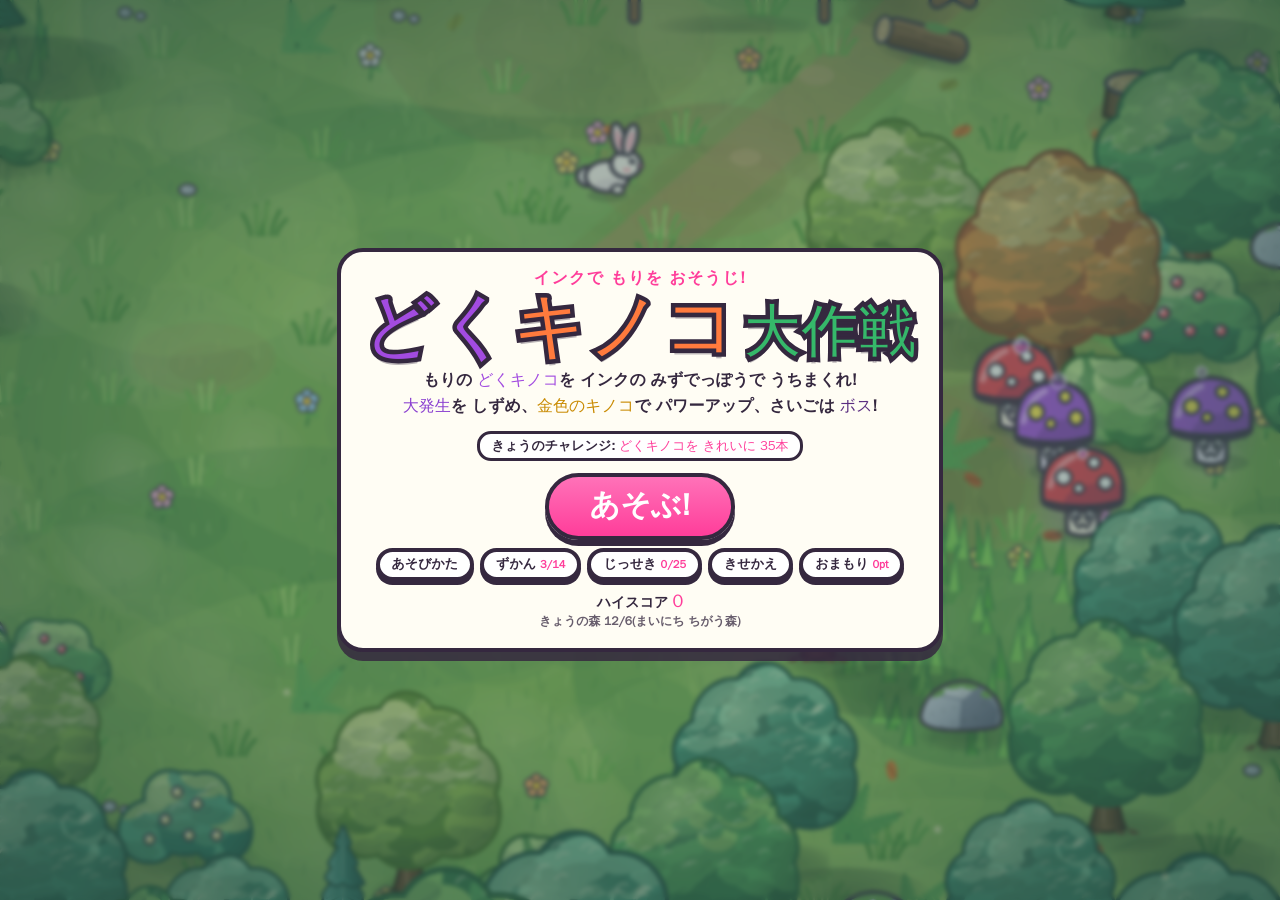
==== commit 0369f52b: "武器を4種に作り直し(ブーメラン連投・ゆうどうミサイル・オムニショット・虹)、仲間は永久、主人公をかわいく - ローラー・スプリンクラー・ばくだん・霧ふきを削除 - ブーメラン: 押しっぱなしで6個ま" ====
--- a/index.html
+++ b/index.html
@@ -106,11 +106,10 @@
 .m-prog { font-size: 12px; color: var(--purple); font-variant-numeric: tabular-nums; }
 body.touch .mission { bottom: calc(150px + var(--safe-b)); max-width: 40vw; font-size: 12px; }
 .chip.weapon { background: linear-gradient(#8fd8ff, #2f9ad8); }
-.chip.weapon.roller { background: linear-gradient(#ff8ac4, #e0348a); }
 .chip.weapon.boomerang { background: linear-gradient(#ffc36a, #e07a1a); }
-.chip.weapon.bomb { background: linear-gradient(#d49bff, #8a3fd0); }
-.chip.weapon.mist { background: linear-gradient(#e8f6ff, #9fd0f0); color: var(--ink); text-shadow: none; }
-.chip.weapon.mist i { color: var(--ink); }
+.chip.weapon.missile { background: linear-gradient(#ff9a7a, #d9452a); }
+.chip.weapon.omni { background: linear-gradient(#c8f0ff, #5bb8e8); color: var(--ink); text-shadow: none; }
+.chip.weapon.omni i { color: var(--ink); }
 .chip.weapon.rainbow { background: linear-gradient(90deg, #ff8ad0, #ffe14d, #9dffb0, #9be0ff, #d49bff); color: var(--ink); text-shadow: none; }
 .chip.weapon.rainbow i { color: var(--ink); }
 .lead .ev-t { color: #8a3fd0; }
@@ -1700,7 +1699,7 @@
     g.save();
     const hx = clamp(side * 1.6, -1.6, 1.6) + (run ? Math.sign(P.vx || 0) * fast * 1.2 : 0);
     const headBob = run ? Math.sin(wt * 2) * 0.6 : 0;
-    g.translate(hx, -37.5 + headBob);
+    g.translate(hx, -38.5 + headBob);
     g.rotate(run ? -lean * 0.5 : 0);
     drawBoyHead(g, P, t, up, hurt, run ? Math.sin(wt * 2 + 1) * 1.6 * (0.5 + fast) : Math.sin(t * 2.2) * 0.4);
     g.restore();
@@ -1713,71 +1712,88 @@
   function drawBoyHead(g, P, t, up, hurt, hb) {
     hb = hb || 0;
     const aim = P.aim;
-    const lx = clamp(Math.cos(aim) * 2.4, -2.4, 2.4);
-    const ly = clamp(Math.sin(aim) * 1.4, -1.2, 1.6);
+    const lx = clamp(Math.cos(aim) * 2.6, -2.6, 2.6);
+    const ly = clamp(Math.sin(aim) * 1.5, -1.3, 1.7);
+    const R = 15.5; // 大きめの頭(かわいく)
     if (up) {
-      circ(g, 0, 0, 13.2, '#6b3f2a', 2.4);
-      g.fillStyle = '#8a5a3c'; g.beginPath(); g.ellipse(-4, -6, 7, 4.4, -0.4, 0, TAU); g.fill();
-      g.fillStyle = '#4e2c1d'; g.beginPath(); g.ellipse(4, 6, 10, 6, 0, 0, TAU); g.fill();
+      circ(g, 0, 0, R, '#6b3f2a', 2.4);
+      g.fillStyle = '#8a5a3c'; g.beginPath(); g.ellipse(-5, -7, 8, 5, -0.4, 0, TAU); g.fill();
+      g.fillStyle = '#4e2c1d'; g.beginPath(); g.ellipse(4, 7, 11, 6.5, 0, 0, TAU); g.fill();
       g.strokeStyle = OUT; g.lineWidth = 2.4; g.lineCap = 'round';
-      g.beginPath(); g.moveTo(0, -13); g.quadraticCurveTo(-5, -22, 3, -23); g.stroke();
-      g.strokeStyle = '#6b3f2a'; g.lineWidth = 1.2; g.beginPath(); g.moveTo(0, -13); g.quadraticCurveTo(-5, -22, 3, -23); g.stroke();
+      g.beginPath(); g.moveTo(0, -R + 1); g.quadraticCurveTo(-5, -24, 3, -25.5); g.stroke();
+      g.strokeStyle = '#6b3f2a'; g.lineWidth = 1.2; g.stroke();
+      drawHat(g, P.outfit && P.outfit.hat, 0);
       return;
     }
-    // 耳
-    circ(g, -13, 1, 3.6, SKIN, 1.8); circ(g, 13, 1, 3.6, SKIN, 1.8);
-    circ(g, 0, 0, 13.2, SKIN, 2.4);
-    // ほっぺ
-    ell(g, -8.4 + lx * 0.5, 8 + ly * 0.3, 3.2, 2, 'rgba(255,120,130,0.5)', 0);
-    ell(g, 8.4 + lx * 0.5, 8 + ly * 0.3, 3.2, 2, 'rgba(255,120,130,0.5)', 0);
-    // 目
-    const blink = (t % 3.4) < 0.12;
+    // 耳・顔
+    circ(g, -R + 1, 2, 3.8, SKIN, 1.8); circ(g, R - 1, 2, 3.8, SKIN, 1.8);
+    g.beginPath(); g.ellipse(0, 0.5, R, R - 0.5, 0, 0, TAU); fillStroke(g, SKIN, 2.4);
+    // ほっぺ(ふんわり)
+    for (const sx of [-1, 1]) { const gr = g.createRadialGradient(sx * 9 + lx * 0.4, 7, 0.5, sx * 9 + lx * 0.4, 7, 4.6); gr.addColorStop(0, 'rgba(255,120,140,0.55)'); gr.addColorStop(1, 'rgba(255,120,140,0)'); g.fillStyle = gr; g.beginPath(); g.arc(sx * 9 + lx * 0.4, 7, 4.6, 0, TAU); g.fill(); }
+    // 目: 大きく、きらきら
+    const blink = (t % 3.6) < 0.11;
     const poisoned = P.slowT > 0;
     for (const sx of [-1, 1]) {
-      const ex = sx * 5.4 + lx * 0.7;
-      const ey = 3.8 + ly * 0.5;
+      const ex = sx * 5.8 + lx * 0.7;
+      const ey = 2.6 + ly * 0.5;
       if (hurt) {
-        g.strokeStyle = OUT; g.lineWidth = 2; g.lineCap = 'round';
-        g.beginPath(); g.moveTo(ex - sx * 3, ey - 3); g.lineTo(ex + sx * 2.4, ey); g.lineTo(ex - sx * 3, ey + 3); g.stroke();
+        g.strokeStyle = OUT; g.lineWidth = 2.2; g.lineCap = 'round';
+        g.beginPath(); g.moveTo(ex - sx * 3.4, ey - 3.4); g.lineTo(ex + sx * 2.6, ey); g.lineTo(ex - sx * 3.4, ey + 3.4); g.stroke();
       } else if (blink) {
-        g.strokeStyle = OUT; g.lineWidth = 2; g.lineCap = 'round';
-        g.beginPath(); g.moveTo(ex - 3.4, ey + 1); g.lineTo(ex + 3.4, ey + 1); g.stroke();
+        g.strokeStyle = OUT; g.lineWidth = 2.2; g.lineCap = 'round';
+        g.beginPath(); g.moveTo(ex - 4, ey + 1.5); g.quadraticCurveTo(ex, ey + 3.5, ex + 4, ey + 1.5); g.stroke();
       } else if (poisoned) {
-        circ(g, ex, ey, 4.4, '#fff', 1.8);
-        g.strokeStyle = OUT; g.lineWidth = 1.4; g.beginPath();
-        for (let a = 0; a < 9; a += 0.5) { const rr = a * 0.42; const px = ex + Math.cos(a + t * 6) * rr, py = ey + Math.sin(a + t * 6) * rr; a === 0 ? g.moveTo(px, py) : g.lineTo(px, py); }
+        ell(g, ex, ey, 4.8, 5.6, '#fff', 1.8);
+        g.strokeStyle = OUT; g.lineWidth = 1.5; g.beginPath();
+        for (let a = 0; a < 10; a += 0.5) { const rr2 = a * 0.44; const px = ex + Math.cos(a + t * 6) * rr2; const py = ey + Math.sin(a + t * 6) * rr2; a === 0 ? g.moveTo(px, py) : g.lineTo(px, py); }
         g.stroke();
       } else {
-        ell(g, ex, ey, 3.7, 4.7, '#fff', 1.7);
-        ell(g, ex + lx * 0.5, ey + 0.6 + ly * 0.6, 2.7, 3.5, '#4a6a3a', 0);
-        ell(g, ex + lx * 0.5, ey + 0.8 + ly * 0.6, 1.6, 2.4, '#1d1a2a', 0);
-        circ(g, ex + lx * 0.5 - 1, ey - 1, 1.3, '#fff', 0);
-        circ(g, ex + lx * 0.5 + 1, ey + 2.6, 0.7, '#fff', 0);
-        g.strokeStyle = OUT; g.lineWidth = 2; g.lineCap = 'round';
-        g.beginPath(); g.moveTo(ex - 4, ey - 4); g.quadraticCurveTo(ex, ey - 5.8, ex + 4, ey - 4.2); g.stroke();
-      }
-    }
-    // 口
+        ell(g, ex, ey, 4.7, 5.9, '#fff', 1.9);
+        const ix = ex + lx * 0.55; const iy = ey + 0.9 + ly * 0.6;
+        const ig = g.createLinearGradient(ix, iy - 4, ix, iy + 4); ig.addColorStop(0, '#5aa06a'); ig.addColorStop(1, '#2f6a44');
+        ell(g, ix, iy, 3.5, 4.6, ig, 0);
+        ell(g, ix, iy + 0.6, 2.1, 3.1, '#1d1a2a', 0);
+        circ(g, ix - 1.3, iy - 1.9, 1.6, '#fff', 0);
+        circ(g, ix + 1.3, iy + 2.2, 0.9, '#fff', 0);
+        circ(g, ix + 1.9, iy - 0.6, 0.5, '#fff', 0);
+        // まつげ(上まぶた)
+        g.strokeStyle = OUT; g.lineWidth = 2.2; g.lineCap = 'round';
+        g.beginPath(); g.moveTo(ex - 4.8, ey - 4.6); g.quadraticCurveTo(ex, ey - 7.2, ex + 4.8, ey - 4.6); g.stroke();
+        g.lineWidth = 1.6; g.beginPath(); g.moveTo(ex + sx * 4.6, ey - 4.9); g.lineTo(ex + sx * 6.2, ey - 6.4); g.stroke();
+      }
+    }
+    // まゆ(やわらかく)
+    g.strokeStyle = 'rgba(80,50,30,0.8)'; g.lineWidth = 1.6; g.lineCap = 'round';
+    for (const sx of [-1, 1]) { const ex = sx * 5.8 + lx * 0.7; g.beginPath(); g.moveTo(ex - 3.2, -5.2 + ly * 0.3); g.quadraticCurveTo(ex, -6.6 + ly * 0.3, ex + 3.2, -5.4 + ly * 0.3); g.stroke(); }
+    // 口(小さく)
     g.strokeStyle = OUT; g.lineWidth = 1.7; g.lineCap = 'round';
-    if (hurt) { ell(g, lx * 0.6, 10, 2, 1.6, '#c0405a', 1.4); }
-    else if (P.firing) { ell(g, lx * 0.6, 10, 2.4, 2, '#c0405a', 1.6); }
-    else if (poisoned) { g.beginPath(); g.moveTo(-2.6 + lx * 0.6, 10.6); g.quadraticCurveTo(lx * 0.6, 8.8, 2.6 + lx * 0.6, 10.6); g.stroke(); }
-    else { g.beginPath(); g.arc(lx * 0.6, 8.6, 2.6, 0.25, Math.PI - 0.25); g.stroke(); }
-    if (poisoned) { g.fillStyle = 'rgba(120,220,60,0.32)'; g.beginPath(); g.arc(0, 0, 13, 0, TAU); g.fill(); }
-    // 髪
+    if (hurt) { ell(g, lx * 0.6, 10.5, 2.2, 1.8, '#c0405a', 1.4); }
+    else if (P.firing) { ell(g, lx * 0.6, 10.6, 2.4, 2.2, '#c0405a', 1.6); g.fillStyle = '#ff9aa8'; g.beginPath(); g.ellipse(lx * 0.6, 11.6, 1.4, 0.9, 0, 0, TAU); g.fill(); }
+    else if (poisoned) { g.beginPath(); g.moveTo(-2.8 + lx * 0.6, 11.4); g.quadraticCurveTo(lx * 0.6, 9.4, 2.8 + lx * 0.6, 11.4); g.stroke(); }
+    else { g.beginPath(); g.moveTo(-2.6 + lx * 0.6, 9.6); g.quadraticCurveTo(lx * 0.6, 12.2, 2.6 + lx * 0.6, 9.6); g.stroke(); }
+    if (poisoned) { g.fillStyle = 'rgba(120,220,60,0.32)'; g.beginPath(); g.arc(0, 0, R, 0, TAU); g.fill(); }
+    // 髪: まるい前髪(ぱっつん風に ふんわり)
     g.save(); g.translate(0, -hb * 0.3); g.scale(1, 1 + hb * 0.025);
     g.beginPath();
-    g.moveTo(-13.6, 3);
-    g.bezierCurveTo(-16, -12, -8, -18, 0, -18);
-    g.bezierCurveTo(8, -18, 16, -12, 13.6, 3);
-    g.lineTo(11.6, -5); g.lineTo(8.8, -1.2); g.lineTo(5.6, -7.4); g.lineTo(2.2, -1.6); g.lineTo(-1.2, -8.6);
-    g.lineTo(-4.4, -1.4); g.lineTo(-7.6, -7.6); g.lineTo(-10.6, -1.4); g.lineTo(-12.4, -5); g.closePath();
-    fillStroke(g, '#6b3f2a', 2.1);
-    g.fillStyle = '#8f5d3e'; g.beginPath(); g.ellipse(-5, -12.4, 6.6, 3, -0.35, 0, TAU); g.fill();
+    g.moveTo(-R - 1, 2);
+    g.bezierCurveTo(-R - 3, -14, -9, -21, 0, -21);
+    g.bezierCurveTo(9, -21, R + 3, -14, R + 1, 2);
+    // 前髪のふち: 丸いふさを並べる
+    const lobes = [[R - 1, -2], [10, -7], [4, -9], [-3, -9.5], [-9, -7.5], [-R + 1, -2]];
+    let px = R + 1; let py = 2;
+    for (const [x, y] of lobes) { const mx = (px + x) / 2; const my = (py + y) / 2 + 3.6; g.quadraticCurveTo(mx, my, x, y); px = x; py = y; }
+    g.closePath();
+    fillStroke(g, '#6b3f2a', 2.2);
+    g.save(); g.clip();
+    g.fillStyle = '#8f5d3e'; g.beginPath(); g.ellipse(-5, -14, 8, 3.6, -0.35, 0, TAU); g.fill();
+    g.fillStyle = 'rgba(255,230,200,0.22)'; g.beginPath(); g.ellipse(-7, -16, 5, 1.6, -0.35, 0, TAU); g.fill();
+    g.restore();
+    // サイドの髪(耳の前)
+    for (const sx of [-1, 1]) { g.beginPath(); g.moveTo(sx * (R - 1), -1); g.quadraticCurveTo(sx * (R + 3), 4, sx * (R - 2), 9); g.quadraticCurveTo(sx * (R - 4), 4, sx * (R - 1), -1); g.closePath(); fillStroke(g, '#6b3f2a', 2); }
     const hat = P.outfit && P.outfit.hat;
     if (!hat || hat === 'none' || hat === 'flower') {
       g.strokeStyle = OUT; g.lineWidth = 2.4; g.lineCap = 'round';
-      g.beginPath(); g.moveTo(1, -17.6); g.quadraticCurveTo(-5 - hb, -24, 3 - hb * 1.5, -25.6); g.stroke();
+      g.beginPath(); g.moveTo(1, -20.6); g.quadraticCurveTo(-5 - hb, -27, 3 - hb * 1.5, -28.6); g.stroke();
       g.strokeStyle = '#6b3f2a'; g.lineWidth = 1.1; g.stroke();
     }
     drawHat(g, hat, lx);
@@ -1785,6 +1801,7 @@
   }
   function drawHat(g, hat, lx) {
     if (!hat || hat === 'none') return;
+    g.save(); g.translate(0, -3); g.scale(1.1, 1.1);
     if (hat === 'cap') {
       g.beginPath(); g.moveTo(-13.5, -8); g.bezierCurveTo(-14, -20, -6, -24, 0, -24); g.bezierCurveTo(6, -24, 14, -20, 13.5, -8); g.closePath(); fillStroke(g, '#e53d4f', 2.2);
       g.fillStyle = 'rgba(255,255,255,0.25)'; g.beginPath(); g.ellipse(-5, -17, 5, 3, -0.4, 0, TAU); g.fill();
@@ -1807,6 +1824,7 @@
       star(g, 4, -36, 5, 0.3, '#ffe14d', 1.4); star(g, -4, -20, 2.4, 0, '#fff6a8', 0); star(g, 6, -16, 2, 1, '#fff6a8', 0);
       ell(g, 0, -10, 14.5, 4, '#2f4c8c', 2);
     }
+    g.restore();
   }
 
   // ---------- どうぶつ ----------
@@ -2124,7 +2142,7 @@
     const bob = Math.sin(t * 3 + c.t) * 2;
     softShadow(g, 20, 8, 0.4, 0, 2);
     g.save(); g.translate(0, -bob);
-    const col = { roller: '#ff5fa8', sprinkler: '#5fc8ff', boomerang: '#ffb347', bomb: '#c35cff', mist: '#c8ecff', rainbow: '#ff8ad0' }[c.w] || '#fff';
+    const col = { boomerang: '#ffb347', missile: '#ff6a3d', omni: '#9be0ff', rainbow: '#ff8ad0' }[c.w] || '#fff';
     g.save(); g.globalAlpha = 0.5 + Math.sin(t * 5) * 0.2; blit(g, S.glowGold, 0, -14, 0.7); g.restore();
     rrect(g, -16, -30, 32, 28, 4, '#c9955c', 2.4);
     g.fillStyle = 'rgba(80,40,10,0.25)'; g.fillRect(-16, -16, 32, 3); g.fillRect(-2, -30, 3, 28);
@@ -2137,34 +2155,6 @@
   }
 
   // ---------- 武器(スプリンクラー・ばくだん・ブーメラン) ----------
-  function drawSprinkler(g, sp, t) {
-    softShadow(g, 14, 6, 0.36, 0, 2);
-    rrect(g, -9, -8, 18, 9, 3, '#8fd8ff', 2);
-    g.fillStyle = 'rgba(0,40,80,0.25)'; g.fillRect(-7, -3, 14, 2);
-    rrect(g, -3, -20, 6, 13, 2, '#5fc8ff', 1.8);
-    g.save(); g.translate(0, -20); g.rotate(sp.a);
-    g.strokeStyle = OUT; g.lineWidth = 5; g.lineCap = 'round'; g.beginPath(); g.moveTo(-12, 0); g.lineTo(12, 0); g.stroke();
-    g.strokeStyle = '#fff'; g.lineWidth = 2.4; g.beginPath(); g.moveTo(-12, 0); g.lineTo(12, 0); g.stroke();
-    g.fillStyle = 'rgba(255,61,154,0.55)';
-    for (const sx of [-1, 1]) { g.beginPath(); g.moveTo(sx * 12, 0); g.lineTo(sx * 40, -7); g.lineTo(sx * 40, 7); g.closePath(); g.fill(); }
-    g.restore();
-    // 残り時間
-    const k = clamp(sp.life / 12, 0, 1);
-    g.fillStyle = 'rgba(40,20,50,0.6)'; g.fillRect(-12, -30, 24, 4); g.fillStyle = '#5fc8ff'; g.fillRect(-12, -30, 24 * k, 4);
-  }
-  function drawBomb(g, b, t) {
-    const z = b.z || 0;
-    softShadow(g, 12 - z * 0.05, 5, 0.36, 0, 2);
-    g.save(); g.translate(0, -z);
-    const blink = b.z === 0 && b.fuse < 1 && Math.floor(t * 12) % 2 === 0;
-    circ(g, 0, -12, 12, blink ? '#fff' : b.power ? '#ffd23f' : '#a24be0', 2.2);
-    g.fillStyle = 'rgba(255,255,255,0.45)'; g.beginPath(); g.ellipse(-4, -16, 4, 2.6, -0.5, 0, TAU); g.fill();
-    g.fillStyle = 'rgba(20,0,50,0.3)'; g.beginPath(); g.ellipse(4, -8, 6, 4, 0, 0, TAU); g.fill();
-    for (const [x, y] of [[-5, -8], [6, -14], [1, -20]]) circ(g, x, y, 2, '#ff3d9a', 0);
-    g.strokeStyle = OUT; g.lineWidth = 2; g.lineCap = 'round'; g.beginPath(); g.moveTo(3, -23); g.quadraticCurveTo(9, -30, 7, -35); g.stroke();
-    if (b.z === 0) star(g, 7, -36, 4 + Math.sin(t * 30) * 1.5, t * 10, '#ffe14d', 0);
-    g.restore();
-  }
   function drawBoomerang(g, lv, gold) {
     const s = 0.9 + lv * 0.25;
     g.save(); g.scale(s, s);
@@ -2278,7 +2268,7 @@
     if (what === 'poison') blit(g, S.mush.poison[0], 0, 0);
     else if (what === 'good') blit(g, S.mush.good[0], 0, 0);
     else if (what === 'boss') { g.scale(0.36, 0.36); g.translate(0, 0); drawBoss(g, { weak: 1, wob: 0, intro: 0, flash: 0 }, 0.5); }
-    else if (what === 'crate') { g.scale(1.3, 1.3); drawCrate(g, { w: 'bomb', t: 0 }, 0.4); }
+    else if (what === 'crate') { g.scale(1.3, 1.3); drawCrate(g, { w: 'missile', t: 0 }, 0.4); }
     else if (what === 'gold') { g.scale(0.9, 0.9); drawGold(g, { moving: true, runT: 1.2, face: 1, hitT: 0 }, 0.4); }
     else if (what === 'rabbit') { g.scale(1.5, 1.5); drawRabbit(g, fake, 0); }
     else if (what === 'squirrel') { g.scale(1.5, 1.5); drawSquirrel(g, fake, 0); }
@@ -2289,7 +2279,7 @@
     g.restore();
   }
 
-  return { OUT, INK, S, init, blit, mk, drawBoy, drawBoar, drawBear, drawGorilla, drawRabbit, drawSquirrel, drawGold, drawCrate, drawBoss, drawSprinkler, drawBomb, drawBoomerang, drawBridge, drawIcon, star, ell, circ, poly, rrect, shadow, TREE_COL };
+  return { OUT, INK, S, init, blit, mk, drawBoy, drawBoar, drawBear, drawGorilla, drawRabbit, drawSquirrel, drawGold, drawCrate, drawBoss, drawBoomerang, drawBridge, drawIcon, star, ell, circ, poly, rrect, shadow, TREE_COL };
 })();
 
 /* ---- js/audio.js ---- */
@@ -2398,6 +2388,7 @@
     bossRoar() { noise(0.9, 0.16, 400, 'lowpass'); tone(70, 0.9, 'sawtooth', 0.14, 40); tone(140, 0.6, 'square', 0.05, 60, 0.1); },
     spore() { for (let i = 0; i < 4; i++) tone(500 + i * 90, 0.08, 'sine', 0.05, 300, i * 0.05); },
     bossDown() { [262, 330, 392, 523, 659, 784, 1047].forEach((f, i) => { tone(f, 0.35, 'triangle', 0.1, null, i * 0.09); tone(f * 2, 0.3, 'sine', 0.05, null, i * 0.09); }); noise(0.6, 0.12, 1200, 'lowpass'); tone(50, 0.8, 'sine', 0.25, 30); },
+    missile() { noise(0.2, 0.1, 1200, 'bandpass'); tone(200, 0.3, 'sawtooth', 0.08, 900); },
     powerEnd() { [784, 659, 523].forEach((f, i) => tone(f, 0.2, 'triangle', 0.08, null, i * 0.12)); },
   };
 
@@ -2891,7 +2882,6 @@
 
   let mv = playing ? Input.move() : { x: 0, y: 0 };
   let speed = C.speed * (P.slowT > 0 ? C.slowMul : 1) * (P.boostT > 0 ? C.boostMul : 1) * (G.power > 0 ? CONFIG.power.speedMul : 1) * Features.playerSpeedMul();
-  if ((P.inkT || 0) > 0) P.inkT -= dt; // インクまみれ(ばくだんに巻きこまれた)
   const tx = mv.x * speed;
   const ty = mv.y * speed;
   P.vx = approach(P.vx, tx, C.accel * dt);
@@ -2930,7 +2920,7 @@
   P.aim = a.angle;
   P.face = Math.cos(P.aim) >= 0 ? 1 : -1;
   P.firing = a.fire && playing;
-  const aimA = (P.firing || G.charge > 0) ? (a.touch || !Input.isTouch() ? assistAim(P.aim, a.touch) : P.aim) : P.aim;
+  const aimA = P.firing ? (a.touch || !Input.isTouch() ? assistAim(P.aim, a.touch) : P.aim) : P.aim;
   if (!Features.weaponFire(P, aimA, dt) && P.firing && P.fireCd <= 0) {
     shoot(P, aimA);
     P.fireCd = 1 / (G.power > 0 ? CONFIG.power.rate : CONFIG.gun.rate);
@@ -2991,8 +2981,6 @@
     p.t += dt;
     if (p.homing) homeProjectile(p, dt);
     p.x += p.vx * dt; p.y += p.vy * dt;
-    // 霧の中を通った弾は 2倍
-    if (!p.wet && (G.mists && G.mists.length) && Features.inMist(p.x, p.y)) { p.wet = true; p.dmg = (p.dmg || 1) * 2; }
     p.dropT += Math.hypot(p.vx, p.vy) * dt;
     if (!p.bubble) p.h = Math.max(4, p.h - dt * 14);
     if (p.dropT > 140) { p.dropT = 0; addDecal(p.x + rr(-5, 5), p.y + rr(-5, 5), 0.34, 'drop', 6); }
@@ -3051,26 +3039,37 @@
 
 // パワーアップ中の弾は、近くの毒キノコ・敵に曲がって飛んでいく
 function homeProjectile(p, dt) {
-  const sp = Math.hypot(p.vx, p.vy);
+  let sp = Math.hypot(p.vx, p.vy);
+  if (p.missile) { sp = Math.min(sp + p.accel * dt, 760); if (Math.random() < dt * 60) addParticle({ x: p.x, y: p.y - p.h, vx: rr(-20, 20), vy: rr(-20, 20), ay: 0, drag: 2, life: 0.35, max: 0.35, size: rr(3, 6), grow: 10, color: 'rgba(255,200,170,0.55)', shape: 'dust', rot: 0, vr: 0 }); }
   const a = Math.atan2(p.vy, p.vx);
   let best = null;
-  let bestD = 360;
+  let bestD = p.seek || 360;
   const test = (o) => {
     const d = Math.hypot(o.x - p.x, o.y - p.y);
     if (d > bestD || d < 6) return;
-    if (Math.abs(angleDiff(a, Math.atan2(o.y - p.y, o.x - p.x))) > 1.3) return;
+    if (!p.missile && Math.abs(angleDiff(a, Math.atan2(o.y - p.y, o.x - p.x))) > 1.3) return;
     bestD = d; best = o;
   };
   for (const m of G.mushrooms) if (!m.dead && m.type !== 'good') test(m);
   for (const e of G.enemies) if (e.state !== 'flee' && e.state !== 'ally') test(e);
-  if (!best) return;
+  if (!best) { p.vx = Math.cos(a) * sp; p.vy = Math.sin(a) * sp; return; }
   const want = Math.atan2(best.y - (best.kind === 'enemy' ? 10 : 0) - p.y, best.x - p.x);
-  const na = a + clamp(angleDiff(a, want), -CONFIG.power.homing * dt, CONFIG.power.homing * dt);
+  const turn = p.turn || CONFIG.power.homing;
+  const na = a + clamp(angleDiff(a, want), -turn * dt, turn * dt);
   p.vx = Math.cos(na) * sp; p.vy = Math.sin(na) * sp;
+}
+
+function missileSplash(p, skip) {
+  ring(p.x, p.y - 8, 6, 70, 0.3, 'rgba(255,120,80,0.9)', 4);
+  burst(p.x, p.y - 8, 10, { s0: 40, s1: 150, l0: 0.3, l1: 0.6, z0: 2, z1: 4.5, color: ['#ff6a3d', '#ffb347', '#fff'], shape: 'ink', ay: 260 });
+  G.cam.shake = Math.max(G.cam.shake, 4);
+  for (const m of G.mushrooms) { if (m === skip || m.dead || m.type === 'good') continue; if (Math.hypot(m.x - p.x, m.y - p.y) < 70 + m.hr) hitMushroom(m, { x: m.x, y: m.y - 8, vx: (m.x - p.x) * 3, vy: (m.y - p.y) * 3, dmg: 1, gold: p.gold, quiet: true }); }
+  for (const e of G.enemies) { if (e === skip || e.state === 'flee' || e.state === 'ally') continue; if (Math.hypot(e.x - p.x, e.y - p.y) < 70 + e.def.hr) hitEnemy(e, { x: e.x, y: e.y - 10, vx: (e.x - p.x) * 3, vy: (e.y - p.y) * 3, dmg: 1, gold: p.gold }); }
 }
 
 function hitMushroom(m, p) {
   const dmg = p.dmg || 1;
+  if (p.missile && !p.splashed) { p.splashed = true; missileSplash(p, m); }
   m.hp -= dmg;
   m.wob = 0.3;
   m.hitT = 0.14;
@@ -3127,6 +3126,7 @@
 }
 
 function hitEnemy(e, p) {
+  if (p.missile && !p.splashed) { p.splashed = true; missileSplash(p, e); }
   e.hp -= p.dmg || 1;
   e.flash = 0.12;
   e.slow = 0.5;
@@ -3570,7 +3570,8 @@
 function updateDirector(dt) {
   const D = CONFIG.director;
   const target = Math.min(D.max, D.start + Math.floor(G.t / D.every));
-  if (G.enemies.length < target) {
+  const hostile = G.enemies.filter((e) => e.state !== 'ally').length;
+  if (hostile < target) {
     G.spawnT = (G.spawnT || 0) - dt;
     if (G.spawnT <= 0) { G.spawnT = 1.5; spawnEnemy(false); }
   }
@@ -3661,16 +3662,15 @@
     outbreak: { first: 30, every: 48, limit: 42, r0: 70, r1: 250, count: 11, max: 22, addEvery: 5, bonus: 1200, taintSlow: 0.7, taintLife: 35 },
     crate: { first: 12, every: 22, max: 2 },
     weapons: {
-      roller:    { name: 'ペイントローラー', color: '#ff5fa8', time: 18, r: 30, life: 9, tick: 0.8, speedMul: 1.35, tip: 'おしながら 歩くと 道を 塗る。帯の上は 速い! てきは すべる' },
-      sprinkler: { name: 'スプリンクラー', color: '#5fc8ff', time: 20, max: 2, life: 12, spin: 2.6, every: 0.13, speed: 320, range: 180, tip: 'おすと その場に 置く(2台まで)。まわりに まきつづける' },
-      boomerang: { name: 'ブーメラン', color: '#ffb347', time: 20, speed: 520, out: 0.55, returnMax: 2.4, tip: 'なげると もどってくる。キャッチすると 大きくなる(Lv3まで)' },
-      bomb:      { name: 'インクばくだん', color: '#c35cff', time: 18, throwDist: 190, fuse: 3, r: 150, dmg: 4, selfR: 110, selfStun: 0.8, tip: '3びょうで 大爆発。もう一度 おすと すぐ爆発。近いと インクまみれ!' },
-      mist:      { name: '霧ふき(ミスト)', color: '#c8ecff', time: 18, max: 3, dist: 120, r: 110, life: 6, tick: 2.5, tip: '霧の中の てきは おそく、かくれた キノコが 見える。霧の中を 通った弾は 2倍!' },
-      rainbow:   { name: '虹の水てっぽう', color: '#ff8ad0', time: 16, rate: 8, allyTime: 12, tip: 'かくし武器! 当てた どうぶつが なかまに なって たたかう' },
+      boomerang: { name: 'ブーメラン', color: '#ffb347', time: 20, rate: 5, max: 6, speed: 540, out: 0.5, returnMax: 2.2, tip: 'おしっぱなしで 次々 投げる(6個まで)。キャッチすると 大きく(Lv3まで)' },
+      missile:   { name: 'ゆうどうミサイル', color: '#ff6a3d', time: 18, rate: 4, speed: 260, accel: 900, turn: 7, seek: 520, dmg: 2, life: 2.2, tip: 'てきや どくキノコを 自動で おいかける。当たると はじける' },
+      omni:      { name: 'オムニショット', color: '#9be0ff', time: 15, rate: 3.2, n: 12, range: 300, tip: '四方八方に いっせいに うつ。かこまれても だいじょうぶ' },
+      rainbow:   { name: '虹の水てっぽう', color: '#ff8ad0', time: 16, rate: 8, tip: '当てた どうぶつが なかまに なって、さいごまで いっしょに たたかう' },
     },
     boss: { at: 62, hp: 46, cr: 48, hr: 72, speed: 42, weakEvery: 7, weakTime: 2.6, weakMul: 3, sporeEvery: 4.5, spores: 5, cloudEvery: 10, cloudR: 170, cloudTime: 3.2, score: 3000 },
     mission: { bonusTime: 12, bonusScore: 300 },
     companion: { time: 14, max: 2, seek: 280, hitEvery: 1.1 },
+    allyMax: 4,
     night: { eveStart: 55, nightStart: 120, nightFull: 165 },
   };
   const rr = (a, b) => a + Math.random() * (b - a);
@@ -3683,7 +3683,7 @@
     G.missions = { cur: null, done: 0, list: [], flash: 0 };
     G.companions = 0;
     G.weapon = null; G.weaponT = 0; G.charge = 0; G.wasFiring = false;
-    G.bands = []; G.sprinklers = []; G.boom = null; G.boomLv = 1; G.boomDrop = null; G.bombs = []; G.mists = []; G.onBand = false; G.rolling = false;
+    G.booms = []; G.boomLv = 1; G.omniPh = 0; G.lastCrate = null;
     G.night = 0; G.eve = 0;
     G.stats.outbreaks = 0; G.stats.outbreaksCleared = 0; G.stats.missions = 0; G.stats.boss = 0; G.stats.crates = 0;
     nextMission();
@@ -3762,22 +3762,21 @@
   }
   function playerSpeedMul() {
     const P = G.player;
-    let k = 1;
-    if (G.onBand) k *= C.weapons.roller.speedMul;
-    if ((P.inkT || 0) > 0) k *= 0.15;
-    if (G.power > 0) return k;
-    return k * (inTaint(P.x, P.y) ? C.outbreak.taintSlow : 1);
+    if (G.power > 0) return 1;
+    return inTaint(P.x, P.y) ? C.outbreak.taintSlow : 1;
   }
 
   // ================= 武器の箱 =================
-  // ローラー(塗る)・スプリンクラー(置く)・ブーメラン(戻す)・ばくだん(待つ)・ミスト(じゅんび)・虹(かくし: 敵を仲間に)
+  // ブーメラン(何個も投げる)・ミサイル(自動誘導)・オムニ(四方八方)・虹(当てた敵が ずっと仲間)
   function spawnCrate() {
     const P = G.player;
     const s = G.world.randomSpot(Math.random, (x, y) => { const d = Math.hypot(x - P.x, y - P.y); return d > 280 && d < 700; }, 30);
     if (!s) return false;
-    let keys = ['roller', 'sprinkler', 'boomerang', 'bomb', 'mist'];
-    if (typeof Meta !== 'undefined' && Meta.rainbowUnlocked() && Math.random() < 0.18) keys = ['rainbow'];
-    const w = keys[Math.floor(Math.random() * keys.length)];
+    const keys = ['boomerang', 'missile', 'omni', 'rainbow'];
+    // 同じ武器が続かないように
+    let w = keys[Math.floor(Math.random() * keys.length)];
+    if (w === G.lastCrate && Math.random() < 0.7) w = keys[(keys.indexOf(w) + 1 + Math.floor(Math.random() * 3)) % keys.length];
+    G.lastCrate = w;
     G.crates.push({ kind: 'crate', x: s.x, y: s.y, t: 0, w, life: 40 });
     return true;
   }
@@ -3795,13 +3794,14 @@
     G.crates = keep;
     if (G.weapon) {
       G.weaponT -= dt;
-      if (G.weaponT <= 0) { G.weapon = null; G.charge = 0; UI.toast('ふつうの みずでっぽうに もどった'); }
-    }
-    updateBands(dt); updateSprinklers(dt); updateBoomerang(dt); updateBombs(dt); updateMists(dt);
+      if (G.weaponT <= 0) { G.weapon = null; UI.toast('ふつうの みずでっぽうに もどった'); }
+    }
+    updateBoomerangs(dt);
   }
   function pickCrate(c) {
     const w = C.weapons[c.w];
-    G.weapon = c.w; G.weaponT = w.time + (G.charmWeaponTime || 0); G.charge = 0;
+    const same = G.weapon === c.w;
+    G.weapon = c.w; G.weaponT = (same ? G.weaponT : 0) + w.time + (G.charmWeaponTime || 0);
     G.stats.crates += 1;
     if (typeof Meta !== 'undefined') Meta.codexSee('w_' + c.w);
     floatText(c.x, c.y - 40, w.name + '!', w.color, 26);
@@ -3817,231 +3817,96 @@
   }
   // 発射を引き受ける。true を返したら通常の発射はしない
   function weaponFire(P, aim, dt) {
-    const pressed = P.firing && !G.wasFiring;
-    const released = !P.firing && G.wasFiring;
     G.wasFiring = P.firing;
     if (!G.weapon) return false;
     const w = C.weapons[G.weapon];
     const power = G.power > 0;
+    if (!(P.firing && P.fireCd <= 0)) return true;
     switch (G.weapon) {
-      case 'roller': {
-        // おしている間、歩いた道にインクの帯を塗る
-        G.rolling = P.firing;
-        if (P.firing) {
-          const last = G.bands.length ? G.bands[G.bands.length - 1] : null;
-          if (!last || Math.hypot(last.x - P.x, last.y - P.y) > 18) {
-            G.bands.push({ x: P.x, y: P.y + 2, r: w.r, life: w.life, t: 0, hitT: 0 });
-            if (G.bands.length > 160) G.bands.shift();
-            if (Math.random() < 0.6) addParticle({ x: P.x + rr(-14, 14), y: P.y + rr(-4, 6), vx: rr(-20, 20), vy: -rr(20, 60), ay: 200, drag: 0, life: 0.4, max: 0.4, size: rr(2, 3.5), color: '#ff3d9a', shape: 'ink', rot: 0, vr: 0, grow: 0 });
-          }
+      case 'boomerang': {
+        // おしっぱなしで 次々と投げる(同時に max 個まで)
+        if (G.booms.length < w.max) {
+          const lv = G.boomLv || 1;
+          const sp = w.speed * (1 + (lv - 1) * 0.12);
+          const a = aim + (Math.random() - 0.5) * 0.22;
+          G.booms.push({ x: P.x + Math.cos(a) * 20, y: P.y - 10 + Math.sin(a) * 20, vx: Math.cos(a) * sp, vy: Math.sin(a) * sp, t: 0, out: w.out * rr(0.85, 1.15), lv, hit: new Set(), leg: 0, rot: Math.random() * TAU, dmg: lv + (power ? 1 : 0), gold: power });
+          muzzle(P, a, w.color, 12);
+          P.recoil = 0.8; P.fireCd = 1 / w.rate;
+          Sound.sfx.swipe();
+        } else P.fireCd = 0.05;
+        return true;
+      }
+      case 'missile': {
+        const a = aim + (Math.random() - 0.5) * 0.5;
+        const sp = w.speed;
+        G.proj.push({ x: P.x + Math.cos(a) * 26, y: P.y + Math.sin(a) * 26, vx: Math.cos(a) * sp, vy: Math.sin(a) * sp, life: w.life, dropT: 0, h: 26, dmg: w.dmg + (power ? 1 : 0), gold: power, homing: true, turn: w.turn, seek: w.seek, t: 0, missile: true, accel: w.accel });
+        muzzle(P, a, w.color, 16);
+        P.recoil = 1; P.fireCd = 1 / (power ? w.rate * 1.6 : w.rate);
+        G.cam.kx -= Math.cos(a) * 6; G.cam.ky -= Math.sin(a) * 6;
+        Sound.sfx.missile();
+        return true;
+      }
+      case 'omni': {
+        // 四方八方に いっせいに うつ
+        for (let i = 0; i < w.n; i++) {
+          const a = aim + (i / w.n) * TAU + (G.omniPh || 0);
+          const sp = CONFIG.gun.speed * 0.9;
+          G.proj.push({ x: P.x + Math.cos(a) * 22, y: P.y + Math.sin(a) * 22, vx: Math.cos(a) * sp, vy: Math.sin(a) * sp, life: w.range / sp, dropT: 0, h: 22, dmg: power ? 2 : 1, gold: power, homing: power, t: 0 });
         }
+        G.omniPh = ((G.omniPh || 0) + TAU / w.n / 2) % TAU;
+        ring(P.x, P.y - 10, 10, 50, 0.25, w.color, 3);
+        P.recoil = 1; P.fireCd = 1 / (power ? w.rate * 1.5 : w.rate);
+        G.cam.shake = Math.max(G.cam.shake, 2.5);
+        Sound.sfx.shoot(true);
         return true;
       }
-      case 'sprinkler': {
-        if (pressed) {
-          if (G.sprinklers.length >= w.max) G.sprinklers.shift();
-          G.sprinklers.push({ x: P.x + Math.cos(aim) * 36, y: P.y + Math.sin(aim) * 36, a: aim, t: 0, life: w.life, shotT: 0, power });
-          floatText(P.x, P.y - 60, 'スプリンクラー せっち!', w.color, 18);
-          Sound.sfx.pickup();
-        }
+      case 'rainbow': {
+        const a = aim + (Math.random() - 0.5) * 0.08;
+        const sp = CONFIG.gun.speed;
+        G.proj.push({ x: P.x + Math.cos(a) * 28, y: P.y + Math.sin(a) * 28, vx: Math.cos(a) * sp, vy: Math.sin(a) * sp, life: CONFIG.gun.range / sp, dropT: 0, h: 22, dmg: power ? 2 : 1, gold: power, homing: true, t: 0, rainbow: true });
+        muzzle(P, a, '#ff8ad0', 16);
+        P.recoil = 1; P.fireCd = 1 / (power ? CONFIG.power.rate : w.rate);
+        Sound.sfx.shoot(true);
         return true;
       }
-      case 'boomerang': {
-        if (pressed && !G.boom) {
-          const lv = G.boomLv || 1;
-          const sp = w.speed * (1 + (lv - 1) * 0.15);
-          G.boom = { x: P.x + Math.cos(aim) * 20, y: P.y - 10 + Math.sin(aim) * 20, vx: Math.cos(aim) * sp, vy: Math.sin(aim) * sp, t: 0, out: w.out, lv, hit: new Set(), leg: 0, rot: 0, dmg: lv + (power ? 1 : 0), gold: power };
-          muzzle(P, aim, w.color, 14);
-          P.recoil = 1;
-          Sound.sfx.swipe();
-        }
-        return true;
-      }
-      case 'bomb': {
-        if (pressed) {
-          const armed = G.bombs.filter((b) => b.z === 0 && !b.done);
-          if (armed.length) { for (const b of armed) b.fuse = 0.02; } // もう一度おすと すぐ爆発
-          else {
-            const d = w.throwDist;
-            G.bombs.push({ x: P.x, y: P.y - 20, tx: P.x + Math.cos(aim) * d, ty: P.y + Math.sin(aim) * d, sx: P.x, sy: P.y - 20, u: 0, z: 1, fuse: w.fuse, t: 0, done: false, power });
-            muzzle(P, aim, w.color, 12);
-            P.recoil = 0.8;
-            Sound.sfx.bubble();
-          }
-        }
-        return true;
-      }
-      case 'mist': {
-        if (pressed) {
-          if (G.mists.length >= w.max) G.mists.shift();
-          const mx = P.x + Math.cos(aim) * w.dist; const my = P.y + Math.sin(aim) * w.dist;
-          G.mists.push({ x: mx, y: my, r: w.r, life: w.life, t: 0, tick: 0 });
-          muzzle(P, aim, w.color, 18);
-          burst(P.x + Math.cos(aim) * 30, P.y - 16 + Math.sin(aim) * 30, 24, { dir: aim, spread: 0.9, s0: 120, s1: 320, l0: 0.4, l1: 0.8, z0: 6, z1: 12, color: ['rgba(200,235,255,0.5)', 'rgba(255,255,255,0.45)'], shape: 'dust', grow: 20, drag: 3 });
-          P.recoil = 1;
-          Sound.sfx.beam();
-        }
-        return true;
-      }
-      case 'rainbow': {
-        if (P.firing && P.fireCd <= 0) {
-          const a = aim + (Math.random() - 0.5) * 0.08;
-          const sp = CONFIG.gun.speed;
-          G.proj.push({ x: P.x + Math.cos(a) * 28, y: P.y + Math.sin(a) * 28, vx: Math.cos(a) * sp, vy: Math.sin(a) * sp, life: CONFIG.gun.range / sp, dropT: 0, h: 22, dmg: power ? 2 : 1, gold: power, homing: true, t: 0, rainbow: true });
-          muzzle(P, a, '#ff8ad0', 16);
-          P.recoil = 1; P.fireCd = 1 / (power ? CONFIG.power.rate : w.rate);
-          Sound.sfx.shoot(true);
-        }
-        return true;
-      }
       default: return false;
     }
   }
 
-  // --- ローラーの帯 ---
-  function updateBands(dt) {
-    const P = G.player;
-    const w = C.weapons.roller;
-    G.onBand = false;
-    const keep = [];
-    for (const b of G.bands) {
-      b.life -= dt; b.t += dt; b.hitT -= dt;
-      if (b.life <= 0) continue;
-      if (Math.hypot(P.x - b.x, P.y - b.y) < b.r + 4) G.onBand = true;
-      if (b.hitT <= 0) {
-        b.hitT = w.tick;
-        // 帯が重なっていても、キノコ1本につき tick に1回だけ
-        for (const m of G.mushrooms) { if (m.dead || m.type === 'good' || m.type === 'gold' || (m.bandT || 0) > 0) continue; if (Math.hypot(m.x - b.x, m.y - b.y) < b.r + m.hr * 0.6) { m.bandT = w.tick; hitMushroom(m, { x: m.x, y: m.y - 6, vx: 0, vy: -60, dmg: 1, gold: false, quiet: true }); } }
-        for (const e of G.enemies) { if (e.state === 'flee' || e.state === 'ally' || e.z > 10 || (e.slipCd || 0) > 0) continue; if (Math.hypot(e.x - b.x, e.y - b.y) < b.r + e.def.cr * 0.5) { e.slipCd = 4; stunEnemy(e, 1.2); floatText(e.x, e.y - 80, 'つるん!', '#ff9ad0', 20); } }
-      }
-      keep.push(b);
-    }
-    G.bands = keep;
-    for (const e of G.enemies) if ((e.slipCd || 0) > 0) e.slipCd -= dt;
-    if (keep.length) for (const m of G.mushrooms) if ((m.bandT || 0) > 0) m.bandT -= dt;
-  }
-  // --- スプリンクラー ---
-  function updateSprinklers(dt) {
-    const w = C.weapons.sprinkler;
-    const keep = [];
-    for (const s of G.sprinklers) {
-      s.t += dt; s.life -= dt;
-      if (s.life <= 0) { burst(s.x, s.y - 10, 10, { s0: 30, s1: 90, l0: 0.3, l1: 0.6, z0: 2, z1: 4, color: ['#8fd8ff', '#fff'], shape: 'spark' }); continue; }
-      s.a += dt * w.spin;
-      s.shotT -= dt;
-      if (s.shotT <= 0) {
-        s.shotT = w.every;
-        for (const k of [0, Math.PI]) {
-          const a = s.a + k;
-          G.proj.push({ x: s.x + Math.cos(a) * 10, y: s.y + Math.sin(a) * 10, vx: Math.cos(a) * w.speed, vy: Math.sin(a) * w.speed, life: w.range / w.speed, dropT: 0, h: 16, dmg: s.power ? 2 : 1, gold: s.power, homing: false, t: 0, small: true });
-        }
-      }
-      keep.push(s);
-    }
-    G.sprinklers = keep;
-  }
-  // --- ブーメラン ---
-  function updateBoomerang(dt) {
-    const b = G.boom;
+  // --- ブーメラン(複数) ---
+  function updateBoomerangs(dt) {
     const w = C.weapons.boomerang;
     const P = G.player;
-    // 落ちたブーメランを拾う
-    if (G.boomDrop) {
-      const d = G.boomDrop; d.t += dt;
-      if (Math.hypot(d.x - P.x, d.y - P.y) < P.r + 18) { G.boomDrop = null; G.boomLv = 1; floatText(P.x, P.y - 56, 'ひろった', '#fff', 16); Sound.sfx.click(); }
-    }
-    if (!b) return;
-    b.t += dt; b.rot += dt * 18;
-    if (b.leg === 0 && b.t >= b.out) { b.leg = 1; b.hit = new Set(); }
-    if (b.leg === 1) {
-      // もどってくる: プレイヤーへ向きを変える
-      const a = Math.atan2(P.y - 10 - b.y, P.x - b.x);
-      const cur = Math.atan2(b.vy, b.vx);
-      const na = cur + clamp(angleDiff(cur, a), -7 * dt, 7 * dt);
-      const sp = Math.hypot(b.vx, b.vy);
-      b.vx = Math.cos(na) * sp; b.vy = Math.sin(na) * sp;
-      if (Math.hypot(P.x - b.x, P.y - 10 - b.y) < 34) {
-        // キャッチ: レベルアップ
-        G.boomLv = Math.min(3, (G.boomLv || 1) + 1);
-        G.stats.boomMax = Math.max(G.stats.boomMax || 1, G.boomLv);
-        floatText(P.x, P.y - 60, G.boomLv >= 3 ? 'MAX! ブーメラン Lv3' : 'キャッチ! Lv' + G.boomLv, '#ffe14d', 20);
-        ring(P.x, P.y - 10, 6, 40, 0.3, 'rgba(255,230,120,0.9)', 3);
-        G.boom = null; Sound.sfx.pickup();
-        return;
-      }
-      if (b.t > b.out + w.returnMax) {
-        // 落ちた
-        G.boomDrop = { x: b.x, y: b.y, t: 0 };
-        G.boom = null; G.boomLv = 1;
-        floatText(b.x, b.y - 30, 'おとした…', '#fff', 16);
-        return;
-      }
-    }
-    b.x += b.vx * dt; b.y += b.vy * dt;
-    const r = 16 + b.lv * 6;
-    // 当たり(行きと帰りで1回ずつ)
-    for (const m of G.mushrooms) { if (m.dead || m.type === 'good' || b.hit.has(m)) continue; if (Math.hypot(m.x - b.x, m.y - b.y) < m.hr + r) { b.hit.add(m); hitMushroom(m, { x: m.x, y: m.y - 8, vx: b.vx, vy: b.vy, dmg: b.dmg, gold: b.gold }); } }
-    for (const e of G.enemies) { if (e.state === 'flee' || b.hit.has(e)) continue; if (Math.hypot(e.x - b.x, e.y - b.y) < e.def.hr + r) { b.hit.add(e); hitEnemy(e, { x: e.x, y: e.y - 10, vx: b.vx, vy: b.vy, dmg: b.dmg, gold: b.gold }); } }
-    if (G.boss && !G.boss.dead && !b.hit.has(G.boss) && Math.hypot(G.boss.x - b.x, G.boss.y - 30 - b.y) < G.boss.hr + r) { b.hit.add(G.boss); hitBoss({ x: b.x, y: b.y, vx: b.vx, vy: b.vy, dmg: b.dmg, gold: b.gold }); }
-    if (Math.random() < dt * 30) addParticle({ x: b.x, y: b.y, vx: rr(-10, 10), vy: rr(-10, 10), ay: 120, drag: 0, life: 0.35, max: 0.35, size: rr(1.5, 3), color: b.gold ? '#ffe14d' : '#ff3d9a', shape: 'ink', rot: 0, vr: 0, grow: 0 });
-  }
-  // --- ばくだん ---
-  function updateBombs(dt) {
-    const w = C.weapons.bomb;
-    const P = G.player;
     const keep = [];
-    for (const b of G.bombs) {
-      b.t += dt;
-      if (b.done) continue;
-      if (b.z > 0) { // 飛んでいる
-        b.u = Math.min(1, b.u + dt / 0.55);
-        b.x = lerp(b.sx, b.tx, b.u); b.y = lerp(b.sy, b.ty, b.u);
-        b.z = b.u >= 1 ? 0 : Math.sin(Math.PI * b.u) * 70;
-        if (b.z === 0) { b.y = b.ty; moveBody(b, 0, 0, 10); Sound.sfx.click(); }
-      } else {
-        b.fuse -= dt;
-        if (b.fuse <= 0) {
-          b.done = true;
-          const R = w.r;
-          ring(b.x, b.y, 10, R, 0.45, 'rgba(255,100,180,0.95)', 10);
-          ring(b.x, b.y, 4, R * 0.6, 0.3, 'rgba(255,255,255,0.9)', 5);
-          burst(b.x, b.y - 10, 50, { s0: 80, s1: 360, l0: 0.5, l1: 1.1, z0: 3, z1: 9, color: b.power ? ['#ffe14d', '#fff6a8', '#fff'] : ['#ff3d9a', '#ff9ad0', '#c4126a', '#fff'], shape: 'ink', ay: 380, drag: 1 });
-          burst(b.x, b.y - 10, 20, { s0: 60, s1: 240, l0: 0.5, l1: 1, z0: 3, z1: 7, color: ['#fff', '#ffe14d'], shape: 'spark' });
-          for (let i = 0; i < 9; i++) { const a = Math.random() * TAU; const d = Math.sqrt(Math.random()) * R * 0.9; addDecal(b.x + Math.cos(a) * d, b.y + Math.sin(a) * d * 0.8, rr(0.9, 1.6), b.power ? 'gsplat' : 'splat', 16); }
-          for (const m of G.mushrooms) { if (m.dead || m.type === 'good') continue; if (Math.hypot(m.x - b.x, m.y - b.y) < R + m.hr) hitMushroom(m, { x: m.x, y: m.y - 8, vx: (m.x - b.x) * 3, vy: (m.y - b.y) * 3, dmg: w.dmg + (b.power ? 2 : 0), gold: b.power }); }
-          for (const e of G.enemies) { if (e.state === 'flee') continue; if (Math.hypot(e.x - b.x, e.y - b.y) < R + e.def.hr) hitEnemy(e, { x: e.x, y: e.y - 10, vx: (e.x - b.x) * 4, vy: (e.y - b.y) * 4, dmg: w.dmg + (b.power ? 2 : 0), gold: b.power }); }
-          if (G.boss && !G.boss.dead && Math.hypot(G.boss.x - b.x, G.boss.y - b.y) < R + C.boss.hr) hitBoss({ x: b.x, y: b.y, vx: 0, vy: 0, dmg: w.dmg, gold: b.power });
-          // 自分が近いとインクまみれ
-          if (G.power <= 0 && Math.hypot(P.x - b.x, P.y - b.y) < w.selfR) { P.inkT = w.selfStun; P.kx += (P.x - b.x) * 4; P.ky += (P.y - b.y) * 4; floatText(P.x, P.y - 60, 'インクまみれ!', '#ff9ad0', 22); }
-          G.cam.shake = Math.max(G.cam.shake, 14); G.hitStop = Math.max(G.hitStop, 0.1);
-          Sound.sfx.slam(); Sound.sfx.pop(4);
+    for (const b of G.booms) {
+      b.t += dt; b.rot += dt * 18;
+      if (b.leg === 0 && b.t >= b.out) { b.leg = 1; b.hit = new Set(); }
+      if (b.leg === 1) {
+        const a = Math.atan2(P.y - 10 - b.y, P.x - b.x);
+        const cur = Math.atan2(b.vy, b.vx);
+        const na = cur + clamp(angleDiff(cur, a), -8 * dt, 8 * dt);
+        const sp = Math.hypot(b.vx, b.vy);
+        b.vx = Math.cos(na) * sp; b.vy = Math.sin(na) * sp;
+        if (Math.hypot(P.x - b.x, P.y - 10 - b.y) < 36) {
+          // キャッチ: レベルアップ(3まで)
+          if ((G.boomLv || 1) < 3) { G.boomLv = (G.boomLv || 1) + 1; floatText(P.x, P.y - 60, G.boomLv >= 3 ? 'MAX! Lv3' : 'キャッチ! Lv' + G.boomLv, '#ffe14d', 20); }
+          G.stats.boomMax = Math.max(G.stats.boomMax || 1, G.boomLv || 1);
+          ring(P.x, P.y - 10, 6, 36, 0.25, 'rgba(255,230,120,0.9)', 3);
+          Sound.sfx.click();
           continue;
         }
-        if (b.fuse < 0.8 && Math.random() < dt * 14) addParticle({ x: b.x, y: b.y - 24, vx: rr(-20, 20), vy: -rr(30, 60), ay: 0, drag: 2, life: 0.3, max: 0.3, size: rr(2, 4), color: '#ffe14d', shape: 'spark', rot: 0, vr: 8, grow: 0 });
-      }
+        if (b.t > b.out + w.returnMax) { burst(b.x, b.y, 6, { s0: 20, s1: 60, l0: 0.3, l1: 0.5, z0: 2, z1: 3, color: '#ffb347', shape: 'spark' }); continue; }
+      }
+      b.x += b.vx * dt; b.y += b.vy * dt;
+      const r = 16 + b.lv * 6;
+      for (const m of G.mushrooms) { if (m.dead || m.type === 'good' || b.hit.has(m)) continue; if (Math.hypot(m.x - b.x, m.y - b.y) < m.hr + r) { b.hit.add(m); hitMushroom(m, { x: m.x, y: m.y - 8, vx: b.vx, vy: b.vy, dmg: b.dmg, gold: b.gold }); } }
+      for (const e of G.enemies) { if (e.state === 'flee' || e.state === 'ally' || b.hit.has(e)) continue; if (Math.hypot(e.x - b.x, e.y - b.y) < e.def.hr + r) { b.hit.add(e); hitEnemy(e, { x: e.x, y: e.y - 10, vx: b.vx, vy: b.vy, dmg: b.dmg, gold: b.gold }); } }
+      if (G.boss && !G.boss.dead && !b.hit.has(G.boss) && Math.hypot(G.boss.x - b.x, G.boss.y - 30 - b.y) < G.boss.hr + r) { b.hit.add(G.boss); hitBoss({ x: b.x, y: b.y, vx: b.vx, vy: b.vy, dmg: b.dmg, gold: b.gold }); }
+      if (Math.random() < dt * 30) addParticle({ x: b.x, y: b.y, vx: rr(-10, 10), vy: rr(-10, 10), ay: 120, drag: 0, life: 0.35, max: 0.35, size: rr(1.5, 3), color: b.gold ? '#ffe14d' : '#ff3d9a', shape: 'ink', rot: 0, vr: 0, grow: 0 });
       keep.push(b);
     }
-    G.bombs = keep;
-  }
-  // --- ミスト ---
-  function updateMists(dt) {
-    const w = C.weapons.mist;
-    const keep = [];
-    for (const z of G.mists) {
-      z.t += dt; z.life -= dt; z.tick -= dt;
-      if (z.life <= 0) continue;
-      if (z.tick <= 0) {
-        z.tick = w.tick;
-        for (const m of G.mushrooms) { if (m.dead || m.type === 'good') continue; if (Math.hypot(m.x - z.x, m.y - z.y) < z.r + m.hr) { if (m.hidden) m.hidden = false; hitMushroom(m, { x: m.x, y: m.y - 8, vx: 0, vy: -40, dmg: 1, gold: false, quiet: true }); } }
-      }
-      for (const e of G.enemies) if (Math.hypot(e.x - z.x, e.y - z.y) < z.r + e.def.cr) e.slow = Math.max(e.slow, 0.3);
-      for (const m of G.mushrooms) if (m.type === 'gold' && !m.dead && Math.hypot(m.x - z.x, m.y - z.y) < z.r + 20) m.mistT = 0.3;
-      if (Math.random() < dt * 20) addParticle({ x: z.x + rr(-z.r, z.r), y: z.y + rr(-z.r, z.r) * 0.8, vx: rr(-6, 6), vy: -rr(4, 12), ay: 0, drag: 0, life: 1.6, max: 1.6, size: rr(8, 16), color: 'rgba(220,240,255,0.35)', shape: 'dust', rot: 0, vr: 0, grow: 10 });
-      keep.push(z);
-    }
-    G.mists = keep;
-  }
-  function inMist(x, y) { for (const z of G.mists || []) if (Math.hypot(x - z.x, y - z.y) < z.r) return true; return false; }
+    G.booms = keep;
+  }
 
   // ================= ボス「キノコおやかた」 =================
   function spawnBoss() {
@@ -4242,23 +4107,24 @@
 
   // ================= 虹の水てっぽう: 倒した敵が仲間になる =================
   function makeAlly(e) {
-    const w = C.weapons.rainbow;
-    e.state = 'ally'; e.st = 0; e.allyT = w.allyTime; e.hp = e.maxHp; e.z = 0; e.cool = 0;
+    // 仲間は さいごまで いっしょ(多すぎるときは いちばん古い仲間が おわかれ)
+    const allies = G.enemies.filter((o) => o.state === 'ally');
+    if (allies.length >= C.allyMax) { const old = allies[0]; old.state = 'flee'; old.st = 0; old.hp = 0; floatText(old.x, old.y - 80, 'バイバイ!', '#fff', 16); }
+    e.state = 'ally'; e.st = 0; e.hp = e.maxHp; e.z = 0; e.cool = 0;
+    G.stats.allies = (G.stats.allies || 0) + 1;
     floatText(e.x, e.y - 90, 'なかまに なった!', '#ff8ad0', 22);
     ring(e.x, e.y - 6, 10, 80, 0.5, 'rgba(255,138,208,0.9)', 5);
     burst(e.x, e.y - 30, 20, { s0: 60, s1: 200, l0: 0.5, l1: 0.9, z0: 3, z1: 6, color: ['#ff8ad0', '#9be0ff', '#fff6a8', '#9dffb0'], shape: 'heart', ay: -40 });
     Sound.sfx.eat();
   }
   function updateAlly(e, dt) {
-    e.allyT -= dt;
-    if (e.allyT <= 0) { e.state = 'flee'; e.st = 0; e.hp = 0; floatText(e.x, e.y - 80, 'バイバイ!', '#fff', 16); return; }
     let tgt = null; let bd = 700;
     for (const o of G.enemies) { if (o === e || o.state === 'flee' || o.state === 'ally') continue; const d = Math.hypot(o.x - e.x, o.y - e.y); if (d < bd) { bd = d; tgt = o; } }
     const P = G.player;
     const tx = tgt ? tgt.x : P.x - 60 * (P.face || 1); const ty = tgt ? tgt.y : P.y + 30;
     const dx = tx - e.x; const dy = ty - e.y; const d = Math.hypot(dx, dy);
     if (d > 20) steer(e, dx, dy, e.def.chase * 1.1, dt);
-    if (tgt && d < e.def.cr + tgt.def.cr + 6) { defeatEnemy(tgt, true); G.stats.allyKills = (G.stats.allyKills || 0) + 1; e.kx -= dx / d * 200; e.ky -= dy / d * 200; }
+    if (tgt && d < e.def.cr + tgt.def.cr + 16) { defeatEnemy(tgt, true); G.stats.allyKills = (G.stats.allyKills || 0) + 1; e.kx -= dx / d * 200; e.ky -= dy / d * 200; }
     if (Math.random() < dt * 4) addParticle({ x: e.x + rr(-16, 16), y: e.y - rr(30, 70), vx: 0, vy: -20, ay: 0, drag: 0, life: 0.8, max: 0.8, size: 4, color: '#ff8ad0', shape: 'heart', rot: 0, vr: 0, grow: 0 });
   }
 
@@ -4274,7 +4140,7 @@
   }
   function onPurify(m) { if (m.big) G.stats.bigs = (G.stats.bigs || 0) + 1; }
 
-  return { C, reset, update, weaponFire, hitBoss, makeAlly, updateAlly, inMist, recruit, updateCompanion, playerSpeedMul, inTaint, onPurify, spawnBoss, startOutbreak, spawnCrate, pickCrate };
+  return { C, reset, update, weaponFire, hitBoss, makeAlly, updateAlly, recruit, updateCompanion, playerSpeedMul, inTaint, onPurify, spawnBoss, startOutbreak, spawnCrate, pickCrate };
 })();
 
 /* ---- js/meta.js ---- */
@@ -4302,12 +4168,10 @@
     { id: 'bear', name: 'クマ', icon: 'bear', desc: 'つめで なぎはらう。タフ。' },
     { id: 'gorilla', name: 'ゴリラ', icon: 'gorilla', desc: 'ジャンプして 着地の しょうげき波。' },
     { id: 'boss', name: 'キノコおやかた', icon: 'boss', desc: '森の ぬし。かさを あげた ときが チャンス。' },
-    { id: 'w_roller', name: 'ペイントローラー', icon: 'crate', desc: '歩いた道を 塗る。帯の上は 速い。' },
-    { id: 'w_sprinkler', name: 'スプリンクラー', icon: 'crate', desc: '置くと まわりに まきつづける。' },
-    { id: 'w_boomerang', name: 'ブーメラン', icon: 'crate', desc: 'キャッチすると 大きくなる。' },
-    { id: 'w_bomb', name: 'インクばくだん', icon: 'crate', desc: '3びょうで 大爆発。' },
-    { id: 'w_mist', name: '霧ふき', icon: 'crate', desc: '霧の中の 弾は 2倍。' },
-    { id: 'w_rainbow', name: '虹の水てっぽう', icon: 'crate', desc: 'かくし武器。金色のキノコを 3回 たおすと 箱に 入る。', secret: true },
+    { id: 'w_boomerang', name: 'ブーメラン', icon: 'crate', desc: '次々 投げられる。キャッチすると 大きくなる。' },
+    { id: 'w_missile', name: 'ゆうどうミサイル', icon: 'crate', desc: 'てきを 自動で おいかけて はじける。' },
+    { id: 'w_omni', name: 'オムニショット', icon: 'crate', desc: '四方八方に いっせいに うつ。' },
+    { id: 'w_rainbow', name: '虹の水てっぽう', icon: 'crate', desc: '当てた どうぶつが ずっと なかまに。' },
   ];
   function codexSee(id) { const c = D.codex[id] || (D.codex[id] = { seen: 0, killed: 0 }); c.seen += 1; if (c.seen === 1) { save(); if (typeof UI !== 'undefined' && G.state === 'playing') UI.toast('ずかんに とうろく: ' + (CODEX.find((x) => x.id === id) || { name: id }).name, 2200); } }
   function codexKill(id) { const c = D.codex[id] || (D.codex[id] = { seen: 0, killed: 0 }); c.killed += 1; if (c.seen === 0) c.seen = 1; }
@@ -4331,7 +4195,8 @@
     { id: 'nopoison', name: 'よく見て あるく', desc: 'どくを 1回も たべずに 20本 きれいにする', test: (s) => s.poisoned === 0 && s.purified >= 20 },
     { id: 'eat10', name: 'きのこ グルメ', desc: 'ふつうのキノコを ぜんぶで 10個', test: () => ((D.codex.good && D.codex.good.killed) || 0) >= 10 },
     { id: 'boost20', name: 'どうぶつの ともだち', desc: 'うさぎ・リスに ぜんぶで 20回', test: () => (D.boosts || 0) >= 20 },
-    { id: 'weapons', name: '武器マスター', desc: '5しゅるいの 武器を ぜんぶ 使う', test: () => ['w_roller', 'w_sprinkler', 'w_boomerang', 'w_bomb', 'w_mist'].every((k) => D.codex[k] && D.codex[k].seen > 0) },
+    { id: 'weapons', name: '武器マスター', desc: '4しゅるいの 武器を ぜんぶ 使う', test: () => ['w_boomerang', 'w_missile', 'w_omni', 'w_rainbow'].every((k) => D.codex[k] && D.codex[k].seen > 0) },
+    { id: 'allies3', name: 'どうぶつ たいちょう', desc: '1ゲームで 3匹を なかまに する', test: (s) => (s.allies || 0) >= 3 },
     { id: 'rainbow', name: 'にじいろの きずな', desc: '虹の水てっぽうで なかまに した どうぶつが 敵を たおす', test: (s) => (s.allyKills || 0) >= 1 },
     { id: 'night', name: 'よるの ハンター', desc: '夜に 金色のキノコを たおす', test: (s) => s.nightGold >= 1 },
     { id: 's12k', name: 'もりの でんせつ', desc: 'スコア 12000', test: (s, score) => score >= 12000 },
@@ -4757,9 +4622,6 @@
     switch (o.kind) {
       case 'mushroom': drawMushroom(ctx, o, t); break;
       case 'crate': ctx.save(); ctx.translate(o.x, o.y); Art.drawCrate(ctx, o, t); ctx.restore(); break;
-      case 'sprinkler': ctx.save(); ctx.translate(o.x, o.y); Art.drawSprinkler(ctx, o.o, t); ctx.restore(); break;
-      case 'bomb': ctx.save(); ctx.translate(o.x, o.y); Art.drawBomb(ctx, o.o, t); ctx.restore(); break;
-      case 'boomdrop': ctx.save(); ctx.translate(o.x, o.y - 6 - Math.abs(Math.sin(t * 3)) * 3); ctx.rotate(0.6); Art.drawBoomerang(ctx, 1, false); ctx.restore(); break;
       case 'boss': {
         ctx.save(); ctx.translate(o.x, o.y);
         if (o.dead) ctx.globalAlpha = Math.max(0, 1 - (t % 100) * 0); // 消えるまでそのまま
@@ -4800,7 +4662,6 @@
         ctx.scale(sq * CH, (2 - sq) * CH);
         Art.drawBoy(ctx, o, t);
         ctx.restore();
-        if ((o.inkT || 0) > 0) { ctx.save(); ctx.globalAlpha = Math.min(1, o.inkT * 2); for (const [x, y, r] of [[-8, -30, 7], [6, -40, 6], [10, -18, 6], [-4, -12, 5]]) { ctx.fillStyle = '#ff3d9a'; ctx.beginPath(); ctx.arc(o.x + x, o.y + y, r, 0, TAU); ctx.fill(); } ctx.restore(); }
         if (G.weapon === 'boomerang' && (G.boomLv || 1) > 1) { ctx.font = `800 13px ${FONT}`; ctx.textAlign = 'center'; ctx.lineWidth = 3; ctx.strokeStyle = OUT; ctx.strokeText('Lv' + G.boomLv, o.x, o.y - 70); ctx.fillStyle = '#ffe14d'; ctx.fillText('Lv' + G.boomLv, o.x, o.y - 70); }
         break;
       }
@@ -4879,30 +4740,7 @@
     gr.addColorStop(0, inner); gr.addColorStop(1, outer);
     ctx.fillStyle = gr; ctx.beginPath(); ctx.ellipse(x, y, r, r * 0.85, 0, 0, TAU); ctx.fill();
   }
-  function drawWeaponGround(ctx, t) {
-    // ローラーの帯
-    const bands = G.bands || [];
-    if (bands.length) {
-      ctx.lineCap = 'round'; ctx.lineJoin = 'round';
-      for (const pass of [[1.0, 'rgba(196,18,106,0.55)', 4], [0.86, 'rgba(255,61,154,0.85)', 0], [0.4, 'rgba(255,150,205,0.6)', -3]]) {
-        ctx.beginPath();
-        let prev = null;
-        for (const b of bands) {
-          const a = Math.min(1, b.life / 1.5);
-          if (a <= 0) continue;
-          if (prev && Math.hypot(prev.x - b.x, prev.y - b.y) < 40) ctx.lineTo(b.x, b.y + pass[2]); else ctx.moveTo(b.x, b.y + pass[2]);
-          prev = b;
-        }
-        ctx.lineWidth = Features.C.weapons.roller.r * 2 * pass[0]; ctx.strokeStyle = pass[1]; ctx.stroke();
-      }
-    }
-    for (const z of G.mists || []) {
-      const a = Math.min(1, z.life / 1.2) * (0.35 + Math.sin(t * 2 + z.t) * 0.06);
-      zone(ctx, z.x, z.y, z.r, `rgba(225,242,255,${a})`, 'rgba(225,242,255,0)');
-    }
-  }
   function drawZones(ctx, t) {
-    drawWeaponGround(ctx, t);
     for (const z of G.taints || []) { const a = Math.min(1, z.life / 5) * 0.5; zone(ctx, z.x, z.y, z.r, `rgba(120,40,170,${a})`, 'rgba(120,40,170,0)'); }
     const ev = G.ev;
     if (ev) {
@@ -5030,8 +4868,7 @@
       for (let i = 0; i < 5; i++) { const a = (i / 5) * TAU; Art.circ(ctx, Math.cos(a) * 8, Math.sin(a) * 8, 2, '#c35cff', 0); }
       ctx.restore();
     }
-    const bm = G.boom;
-    if (bm) {
+    for (const bm of G.booms || []) {
       ctx.fillStyle = 'rgba(30,60,40,0.22)'; ctx.beginPath(); ctx.ellipse(bm.x, bm.y + 10, 12 + bm.lv * 3, 5, 0, 0, TAU); ctx.fill();
       ctx.save(); ctx.translate(bm.x, bm.y); ctx.rotate(bm.rot);
       Art.drawBoomerang(ctx, bm.lv, bm.gold);
@@ -5061,6 +4898,15 @@
       ctx.beginPath(); ctx.moveTo(p.x - p.vx * 0.06, p.y - p.h - p.vy * 0.06); ctx.lineTo(p.x, p.y - p.h); ctx.stroke();
       ctx.strokeStyle = p.gold ? 'rgba(255,240,170,0.8)' : 'rgba(255,120,190,0.7)'; ctx.lineWidth = 4;
       ctx.beginPath(); ctx.moveTo(p.x - p.vx * 0.035, p.y - p.h - p.vy * 0.035); ctx.lineTo(p.x, p.y - p.h); ctx.stroke();
+      if (p.missile) {
+        ctx.save(); ctx.translate(p.x, p.y - p.h); ctx.rotate(Math.atan2(p.vy, p.vx));
+        ctx.fillStyle = 'rgba(255,120,80,0.35)'; ctx.beginPath(); ctx.ellipse(-16, 0, 20, 7, 0, 0, TAU); ctx.fill();
+        Art.rrect(ctx, -12, -5, 22, 10, 5, p.gold ? '#ffd23f' : '#ff6a3d', 2);
+        ctx.fillStyle = '#fff'; ctx.beginPath(); ctx.arc(8, 0, 3.4, 0, TAU); ctx.fill();
+        Art.poly(ctx, [-12, -5, -18, -10, -14, 0, -18, 10, -12, 5], '#c0392b', 1.6);
+        ctx.restore();
+        continue;
+      }
       if (p.rainbow) { const hue = (p.t * 720) % 360; ctx.fillStyle = `hsl(${hue},95%,65%)`; ctx.beginPath(); ctx.arc(p.x, p.y - p.h, 7, 0, TAU); ctx.fill(); ctx.strokeStyle = '#fff'; ctx.lineWidth = 1.6; ctx.stroke(); continue; }
       Art.blit(ctx, p.gold ? S.goldball : S.inkball, p.x, p.y - p.h, p.small ? 0.7 : p.wet ? 1.4 : p.gold ? 1.25 : 1.05);
     }
@@ -5187,15 +5033,12 @@
     for (const c of G.critters) if (!c.gone && c.x > left - 60 && c.x < right + 60 && c.y > top - 60 && c.y < bottom + 60) drawList.push(c);
     for (const e of G.enemies) if (e.x > left - 120 && e.x < right + 120 && e.y > top - 120 && e.y < bottom + 160) drawList.push(e);
     for (const c of G.crates || []) if (c.x > left - 60 && c.x < right + 60 && c.y > top - 60 && c.y < bottom + 60) drawList.push(c);
-    for (const sp of G.sprinklers || []) drawList.push({ kind: 'sprinkler', x: sp.x, y: sp.y, o: sp });
-    for (const bm of G.bombs || []) if (!bm.done) drawList.push({ kind: 'bomb', x: bm.x, y: bm.y, o: bm });
-    if (G.boomDrop) drawList.push({ kind: 'boomdrop', x: G.boomDrop.x, y: G.boomDrop.y, o: G.boomDrop });
     if (G.boss) drawList.push(G.boss);
     drawList.push(P);
     drawList.sort((a, b) => a.y - b.y);
     mark('listbuild');
     for (const o of drawList) {
-      if (o.kind === 'player' || o.kind === 'enemy' || o.kind === 'critter' || o.kind === 'mushroom' || o.kind === 'crate' || o.kind === 'boss' || o.kind === 'sprinkler' || o.kind === 'bomb' || o.kind === 'boomdrop') { drawEntityItem(ctx, o, t); continue; }
+      if (o.kind === 'player' || o.kind === 'enemy' || o.kind === 'critter' || o.kind === 'mushroom' || o.kind === 'crate' || o.kind === 'boss'   ) { drawEntityItem(ctx, o, t); continue; }
       // プレイヤーが木やテントのかげに入ったら、木を半透明にして見えるようにする
       const fade = o.y > P.y && Math.abs(P.x - o.x) < (o.hw || 50) * 0.7 && P.y > o.y - (o.hgt || 60) * 0.95;
       drawObstacle(ctx, o, t, fade);
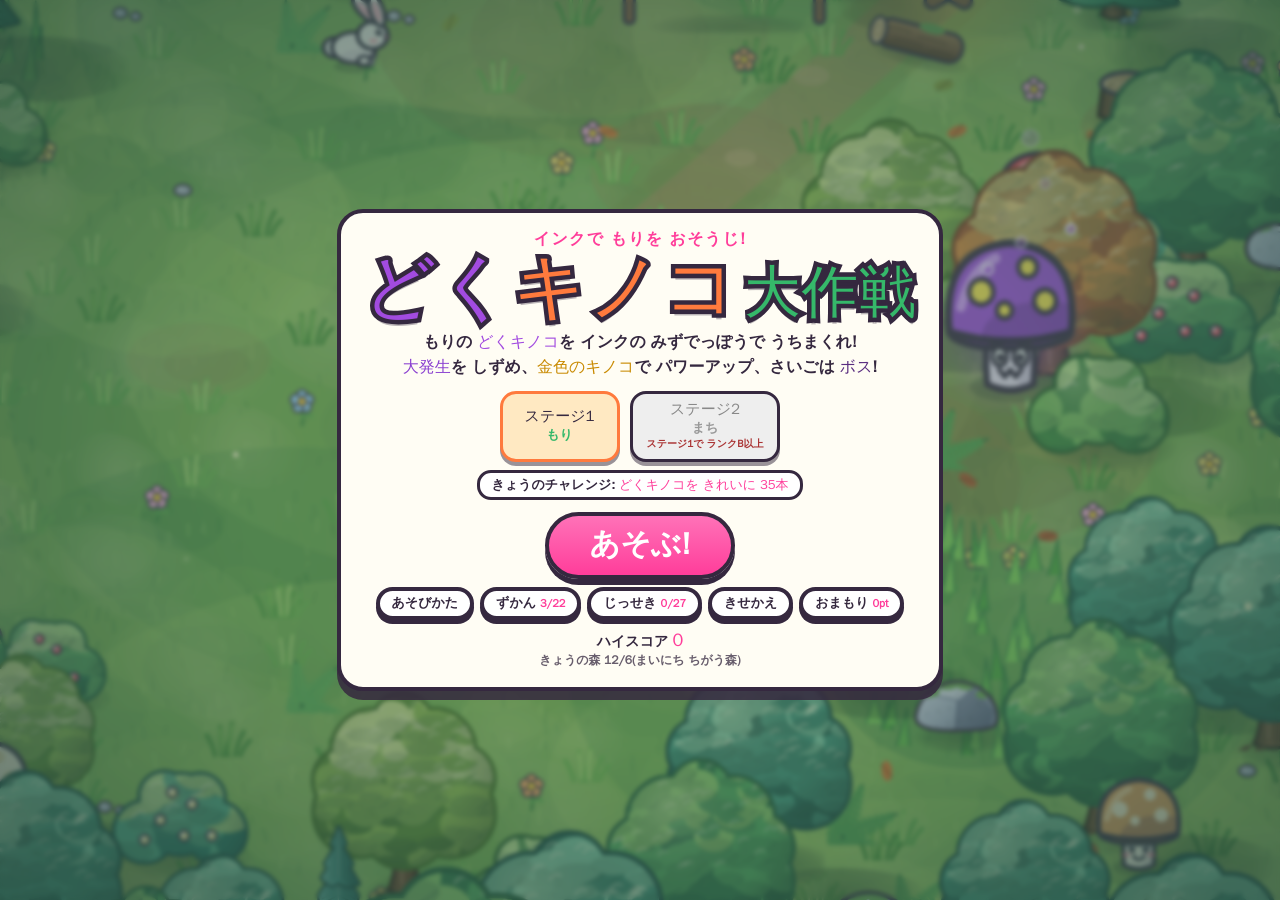
==== commit 405cbe36: "ステージ2「まち」を追加: 道路と建物の街、どろぼう・ゾンビ・ヤンキー、リーゼント総長、警察、ピストル/ライフル/ショットガン/ミサイル/ドローン - タイトルにステージ選択。ステージ1でランクB以上" ====
--- a/index.html
+++ b/index.html
@@ -168,6 +168,18 @@
 .big-btn:active { transform: translateY(4px); box-shadow: 0 2px 0 var(--ink); animation: none; }
 .sub-btn { padding: 4px 22px 5px; font-size: 15px; color: var(--ink); background: #fff; box-shadow: 0 4px 0 var(--ink); }
 .sub-btn:active { transform: translateY(3px); box-shadow: 0 1px 0 var(--ink); }
+
+/* ---------- ステージ選択 ---------- */
+.stages { display: flex; justify-content: center; gap: 10px; margin: 2px 0 6px; }
+.stage-btn { position: relative; min-width: 120px; padding: 6px 14px 8px; font-family: inherit; font-weight: 800; color: var(--ink); background: #fff; border: 3px solid var(--ink); border-radius: 16px; box-shadow: 0 4px 0 rgba(53, 40, 63, 0.5); cursor: pointer; text-align: center; }
+.stage-btn b { display: block; font-size: 15px; }
+.stage-btn span { display: block; font-size: 13px; color: var(--green); }
+.stage-btn i { display: none; font-style: normal; font-size: 10px; color: #a33; }
+.stage-btn.on { background: #ffe9c2; border-color: var(--orange); }
+.stage-btn.lock { background: #eee; color: #888; }
+.stage-btn.lock span { color: #999; }
+.stage-btn.lock i { display: block; }
+.stage-btn:active { transform: translateY(3px); box-shadow: 0 1px 0 rgba(53, 40, 63, 0.5); }
 
 /* ---------- タイトルのやりこみ ---------- */
 .daily { margin: 2px 0 4px; padding: 3px 12px; font-size: 13px; background: #fff; border: 3px solid var(--ink); border-radius: 14px; display: inline-block; }
@@ -358,6 +370,10 @@
       <h1><span class="l1">どく</span><span class="l2">キノコ</span><span class="l3">大作戦</span></h1>
     </div>
     <p class="lead">もりの <b class="poison">どくキノコ</b>を インクの みずでっぽうで うちまくれ!<br><b class="ev-t">大発生</b>を しずめ、<b class="gold-t">金色のキノコ</b>で パワーアップ、さいごは <b class="boss-t">ボス</b>!</p>
+    <div class="stages">
+      <button class="stage-btn" data-stage="1"><b>ステージ1</b><span>もり</span></button>
+      <button class="stage-btn" data-stage="2"><b>ステージ2</b><span>まち</span><i>ステージ1で ランクB以上</i></button>
+    </div>
     <div class="daily" id="dailyBox"></div>
     <button id="btnStart" class="big-btn">あそぶ!</button>
     <label class="loop hidden" id="loopBox"><input type="checkbox" id="loopChk"> <b>2周目の森</b> てきが つよい・金色が よく出る・スコア 1.5倍</label>
@@ -609,10 +625,400 @@
     gorilla: { name: 'ゴリラ',   cr: 23, hr: 36, hp: 17, wander: 52, chase: 112, sight: 450, windup: 0.9,  damage: 16, shock: 112, punch: 12, leap: 0.55, score: 80 },
   },
   director: { start: 3, max: 9, every: 35 }, // 敵の数: 最初 3 匹、35秒ごとに +1、最大 9
+  // ステージ2(まち): ステージ1より少しむずかしい
+  stage2: { director: { start: 4, max: 11, every: 30 }, hpMul: 1.15, speedMul: 1.08, unlockRank: 'B' },
 };
 
 // ゲーム全体の状態を入れる入れ物(main.js で初期化する)
 const G = {};
+
+/* ---- js/town.js ---- */
+'use strict';
+/* ステージ2「まち」: 道路と建物の街。敵は泥棒・ゾンビ・リーゼントのヤンキー、ボスは巨大頭のリーゼント。
+   警察官が うさぎ・リス の役(さわると スピードアップ+なかま)。武器はピストルが基本で、箱からライフル・ショットガン・ミサイル・ドローン。
+   マップ生成(populate)・絵(draw*)・敵の定義をこのファイルにまとめる */
+
+const Town = (() => {
+  const OUT = '#35283f';
+  // ---------- 敵の定義(ステージ2) ----------
+  const ENEMIES = {
+    thief:  { name: 'どろぼう', cr: 15, hr: 26, hp: 9,  wander: 70, chase: 150, charge: 520, sight: 460, windup: 0.55, damage: 10, score: 60, atk: 'charge', steal: 80 },
+    zombie: { name: 'ゾンビ',   cr: 18, hr: 32, hp: 26, wander: 30, chase: 72,  sight: 380, windup: 0.7,  damage: 18, reach: 70, score: 70, atk: 'swipe' },
+    yankee: { name: 'ヤンキー', cr: 18, hr: 32, hp: 16, wander: 55, chase: 125, charge: 470, sight: 480, windup: 0.75, damage: 15, score: 80, atk: 'charge' },
+  };
+  const BOSS = { name: 'リーゼント総長', hp: 60, cr: 52, hr: 80 };
+
+  // ---------- マップ ----------
+  function populate(W, H) {
+    const { rng, R, push, addDecor, addTree, forTiles, S, TS, N, tiles } = H;
+    const T_ROAD = 3; const T_WALK = 4;
+    W.roads = []; W.buildings = []; W.lots = []; W.parks = [];
+    W.start = { x: 2000, y: 2100 };
+    W.clear.length = 0; W.clear.push({ x: W.start.x, y: W.start.y, r: 200 });
+
+    // 道路: 格子(少しずらす)。幅 110、歩道 30
+    const xs = [300, 1000, 1700, 2400, 3100, 3700];
+    const ys = [350, 1050, 1750, 2450, 3150, 3700];
+    const RW = 110; const SW = 34;
+    const markRoad = (x0, y0, x1, y1) => {
+      forTiles(Math.min(x0, x1) - RW / 2 - SW, Math.min(y0, y1) - RW / 2 - SW, Math.max(x0, x1) + RW / 2 + SW, Math.max(y0, y1) + RW / 2 + SW, (tx, ty) => {
+        const cx = (tx + 0.5) * TS; const cy = (ty + 0.5) * TS;
+        const d = x0 === x1 ? Math.abs(cx - x0) : Math.abs(cy - y0);
+        const along = x0 === x1 ? (cy >= Math.min(y0, y1) && cy <= Math.max(y0, y1)) : (cx >= Math.min(x0, x1) && cx <= Math.max(x0, x1));
+        if (!along) return;
+        const i = ty * N + tx;
+        if (d <= RW / 2) tiles[i] = T_ROAD; else if (d <= RW / 2 + SW && tiles[i] !== T_ROAD) tiles[i] = T_WALK;
+      });
+    };
+    for (const x of xs) { W.roads.push({ x0: x, y0: 200, x1: x, y1: S - 200 }); markRoad(x, 200, x, S - 200); }
+    for (const y of ys) { W.roads.push({ x0: 200, y0: y, x1: S - 200, y1: y }); markRoad(200, y, S - 200, y); }
+    W.tileKind = (x, y) => W.tileAt(x, y);
+
+    // 区画ごとに 建物 or 公園 or 空き地
+    const bcol = ['#f3d9b1', '#d9e6f2', '#f6e3e3', '#e3f0d6', '#efe2f5', '#fff1c9', '#dbe9ee'];
+    const rcol = ['#c0392b', '#2e86c1', '#7d5a3a', '#4a7a4a', '#8e44ad', '#e67e22', '#5d6d7e'];
+    const signs = ['パン', 'カフェ', '本', 'おかし', '花', 'おもちゃ', 'ゲーム', 'くつ', 'やおや', 'ラーメン', 'ピザ', 'ケーキ'];
+    let lotIdx = 0;
+    const parkLots = new Set([7, 14, 19]);
+    for (let yi = 0; yi < ys.length - 1; yi++) {
+      for (let xi = 0; xi < xs.length - 1; xi++) {
+        const x0 = xs[xi] + RW / 2 + SW; const x1 = xs[xi + 1] - RW / 2 - SW;
+        const y0 = ys[yi] + RW / 2 + SW; const y1 = ys[yi + 1] - RW / 2 - SW;
+        const idx = lotIdx++;
+        const cx = (x0 + x1) / 2; const cy = (y0 + y1) / 2;
+        if (Math.hypot(cx - W.start.x, cy - W.start.y) < 420 || parkLots.has(idx)) {
+          // 公園: 木・ベンチ・花だん・噴水(かざり)
+          W.parks.push({ x0, y0, x1, y1 });
+          addDecor('lawn', cx, cy, 0, { rx: (x1 - x0) / 2, ry: (y1 - y0) / 2 });
+          for (let i = 0; i < 9; i++) { const tx = R(x0 + 40, x1 - 40); const ty = R(y0 + 40, y1 - 40); if (Math.hypot(tx - W.start.x, ty - W.start.y) < 150) continue; addTree(tx, ty, R(0.8, 1.15), 30, 0, rng() < 0.3 ? 'pine' : 'tree'); }
+          for (let i = 0; i < 2; i++) push({ kind: 'bench', x: R(x0 + 60, x1 - 60), y: R(y0 + 60, y1 - 60), r: 10, hgt: 30, hw: 30, s: 1 });
+          if (Math.hypot(cx - W.start.x, cy - W.start.y) > 420) push({ kind: 'fountain', x: cx, y: cy, r: 38, hgt: 60, hw: 50, s: 1 });
+          else W.clear.push({ x: cx, y: cy, r: 160 });
+          for (let i = 0; i < 24; i++) addDecor('flower', R(x0, x1), R(y0, y1), Math.floor(R(0, 5)));
+          continue;
+        }
+        // 建物の列: 区画を横に 2〜3 分割
+        const cols = Math.floor(R(2, 4));
+        const gap = 30;
+        const bw = ((x1 - x0) - gap * (cols - 1)) / cols;
+        for (let c = 0; c < cols; c++) {
+          const bx0 = x0 + c * (bw + gap); const bx1 = bx0 + bw;
+          const rows = (y1 - y0) > 440 ? 2 : 1;
+          const bh = ((y1 - y0) - gap * (rows - 1)) / rows;
+          for (let r2 = 0; r2 < rows; r2++) {
+            const by0 = y0 + r2 * (bh + gap); const by1 = by0 + bh;
+            // 建物は区画より少し小さく、前(下)に庭やスペース
+            const w = bw * R(0.78, 0.92); const h = Math.min(bh * R(0.55, 0.75), 300);
+            const bxc = (bx0 + bx1) / 2; const byc = by0 + h / 2 + 10;
+            const floors = Math.floor(R(1, 4));
+            const b = { kind: 'building', rect: true, x: bxc, y: byc, hw2: w / 2, hh2: h / 2, r: 0, hgt: h + 60 * floors, hw: w / 2 + 10, floors, col: bcol[Math.floor(R(0, bcol.length))], roof: rcol[Math.floor(R(0, rcol.length))], sign: rng() < 0.55 ? signs[Math.floor(R(0, signs.length))] : null, v: Math.floor(R(0, 3)), ph: 0 };
+            W.obstacles.push(b); W.hash.insert(b, Math.max(b.hw2, b.hh2) + 2); W.buildings.push(b);
+            // 前の空き地に 駐車の車・街灯・植木
+            if (rng() < 0.5) { const cx2 = bxc + R(-w * 0.3, w * 0.3); const cy2 = byc + h / 2 + R(40, 70); if (cy2 < by1 - 20) { const car = { kind: 'car', rect: true, x: cx2, y: cy2, hw2: 34, hh2: 16, r: 0, hgt: 50, hw: 40, col: rcol[Math.floor(R(0, rcol.length))], ang: 0, ph: 0 }; W.obstacles.push(car); W.hash.insert(car, 38); } }
+            if (rng() < 0.6) addTree(bxc + (rng() < 0.5 ? -1 : 1) * w * 0.45, byc + h / 2 + R(30, 60), R(0.6, 0.85), 20, 0, 'tree');
+          }
+        }
+      }
+    }
+    // 街灯・ゴミ箱・消火栓: 歩道に
+    for (const x of xs) for (let y = 300; y < S - 300; y += 260) { for (const side of [-1, 1]) { const px = x + side * (RW / 2 + 16); if (rng() < 0.7) push({ kind: 'lamp', x: px, y: y + R(-30, 30), r: 5, hgt: 110, hw: 14, s: 1 }); } }
+    for (const y of ys) for (let x = 300; x < S - 300; x += 300) { for (const side of [-1, 1]) { const py = y + side * (RW / 2 + 16); const k = rng(); if (k < 0.3) push({ kind: 'hydrant', x: x + R(-30, 30), y: py, r: 6, hgt: 30, hw: 10, s: 1 }); else if (k < 0.5) push({ kind: 'bin', x: x + R(-30, 30), y: py, r: 8, hgt: 34, hw: 12, s: 1 }); } }
+    // 横断歩道・マンホール(かざり)
+    for (const x of xs) for (const y of ys) { addDecor('cross', x, y - RW / 2 - 17, 0, { rot: 0 }); addDecor('cross', x, y + RW / 2 + 17, 0, { rot: 0 }); addDecor('cross', x - RW / 2 - 17, y, 0, { rot: Math.PI / 2 }); addDecor('cross', x + RW / 2 + 17, y, 0, { rot: Math.PI / 2 }); }
+    for (let i = 0; i < 60; i++) { const x = xs[Math.floor(R(0, xs.length))] + R(-30, 30); const y = R(300, S - 300); if (W.tileAt(x, y) === T_ROAD) addDecor('manhole', x, y, 0); }
+    // 空き地の草・落ち葉
+    for (let i = 0; i < 1600; i++) { const x = R(40, S - 40); const y = R(40, S - 40); if (W.tileAt(x, y) === 0) addDecor('tuft', x, y, Math.floor(R(0, 4))); }
+    for (let i = 0; i < 300; i++) { const x = R(40, S - 40); const y = R(40, S - 40); if (W.tileAt(x, y) === 0) addDecor('leaf', x, y, Math.floor(R(0, 4)), { rot: R(0, TAU) }); }
+    // 草むら(公園に少し)
+    for (const pk of W.parks) for (let i = 0; i < 2; i++) {
+      const r = R(50, 80); const x = R(pk.x0 + r, pk.x1 - r); const y = R(pk.y0 + r, pk.y1 - r);
+      const blades = []; const n = Math.floor((r * r) / 85);
+      for (let k = 0; k < n; k++) { const a = R(0, TAU); const d = Math.sqrt(rng()) * r; blades.push({ dx: Math.cos(a) * d, dy: Math.sin(a) * d * 0.8, h: R(15, 30), w: R(3, 5.2), ph: R(0, TAU), c: Math.floor(R(0, 3)) }); }
+      blades.sort((p, q) => p.dy - q.dy);
+      W.patches.push({ x, y, r, blades });
+    }
+    // 外周のフェンス(壁)
+    for (let t = 120; t < S - 120; t += 60) { for (const [x, y] of [[t, 120], [t, S - 120], [120, t], [S - 120, t]]) push({ kind: 'fence', x, y, r: 14, hgt: 40, hw: 32, s: 1, vert: x === 120 || x === S - 120 }); }
+  }
+
+  // ---------- 絵: 建物・車・街灯など ----------
+  function rrect(g, x, y, w, h, r, fill, lw, stroke) { r = Math.min(r, w / 2, h / 2); g.beginPath(); g.moveTo(x + r, y); g.arcTo(x + w, y, x + w, y + h, r); g.arcTo(x + w, y + h, x, y + h, r); g.arcTo(x, y + h, x, y, r); g.arcTo(x, y, x + w, y, r); g.closePath(); if (fill) { g.fillStyle = fill; g.fill(); } if (lw) { g.lineWidth = lw; g.strokeStyle = stroke || OUT; g.lineJoin = 'round'; g.stroke(); } }
+  function drawBuilding(g, b, t, fade) {
+    const w = b.hw2 * 2; const d = b.hh2 * 2; const H = 56 * b.floors;
+    g.save(); g.translate(b.x, b.y);
+    // 影(右下へ)
+    g.fillStyle = 'rgba(20,30,40,0.22)'; g.fillRect(-w / 2 + 14, -d / 2 - H + 10, w, d + H);
+    if (fade) g.globalAlpha = 0.45;
+    // 正面の壁(手前の面)
+    rrect(g, -w / 2, -d / 2 - H, w, H + d, 4, b.col, 2.6);
+    // 屋根(上の面)
+    g.fillStyle = b.roof; g.fillRect(-w / 2, -d / 2 - H, w, d * 0.55);
+    g.fillStyle = 'rgba(255,255,255,0.18)'; g.fillRect(-w / 2, -d / 2 - H, w, 6);
+    g.strokeStyle = OUT; g.lineWidth = 2.2; g.strokeRect(-w / 2, -d / 2 - H, w, d * 0.55);
+    // 窓
+    const top = -d / 2 - H + d * 0.55;
+    const cols = Math.max(2, Math.floor(w / 46));
+    for (let f = 0; f < b.floors; f++) {
+      const y = top + 10 + f * 56;
+      for (let c = 0; c < cols; c++) {
+        const x = -w / 2 + 14 + c * ((w - 28) / cols) + ((w - 28) / cols - 22) / 2;
+        const lit = (G.night || 0) > 0.3 && ((c + f + b.v) % 3 !== 0);
+        rrect(g, x, y, 22, 26, 3, lit ? '#ffe9a0' : '#9fd3ec', 2);
+        g.fillStyle = lit ? 'rgba(255,255,255,0.5)' : 'rgba(255,255,255,0.55)'; g.fillRect(x + 3, y + 3, 7, 9);
+        g.strokeStyle = 'rgba(53,40,63,0.5)'; g.lineWidth = 1; g.beginPath(); g.moveTo(x + 11, y); g.lineTo(x + 11, y + 26); g.stroke();
+      }
+    }
+    // 入口とひさし
+    const doorY = -d / 2 + d - 34;
+    rrect(g, -14, doorY, 28, 34, 3, '#7a4a2a', 2.2);
+    g.fillStyle = '#ffd24d'; g.beginPath(); g.arc(8, doorY + 18, 2, 0, TAU); g.fill();
+    if (b.sign) {
+      g.fillStyle = b.v === 0 ? '#e74c3c' : b.v === 1 ? '#2e86c1' : '#27ae60';
+      g.fillRect(-w / 2 + 10, doorY - 22, w - 20, 18);
+      g.strokeStyle = OUT; g.lineWidth = 2; g.strokeRect(-w / 2 + 10, doorY - 22, w - 20, 18);
+      g.fillStyle = '#fff'; g.font = '800 12px sans-serif'; g.textAlign = 'center'; g.textBaseline = 'middle'; g.fillText(b.sign, 0, doorY - 13);
+      // ひさし(しましま)
+      for (let i = 0; i < 6; i++) { g.fillStyle = i % 2 ? '#fff' : (b.v === 0 ? '#e74c3c' : b.v === 1 ? '#2e86c1' : '#27ae60'); g.fillRect(-36 + i * 12, doorY - 4, 12, 7); }
+      g.strokeStyle = OUT; g.lineWidth = 1.6; g.strokeRect(-36, doorY - 4, 72, 7);
+    }
+    // 壁の下の影
+    g.fillStyle = 'rgba(0,0,0,0.08)'; g.fillRect(-w / 2, -d / 2 + d - 8, w, 8);
+    g.restore();
+  }
+  function drawCar(g, c, t) {
+    g.save(); g.translate(c.x, c.y);
+    g.fillStyle = 'rgba(20,30,40,0.25)'; g.beginPath(); g.ellipse(4, 6, 38, 16, 0, 0, TAU); g.fill();
+    for (const x of [-20, 20]) { rrect(g, x - 7, 6, 14, 10, 4, '#2c2c34', 2); }
+    rrect(g, -34, -14, 68, 28, 8, c.col, 2.4);
+    rrect(g, -20, -30, 40, 20, 7, c.col, 2.2);
+    rrect(g, -16, -27, 14, 13, 3, '#bfe8ff', 1.6); rrect(g, 2, -27, 14, 13, 3, '#bfe8ff', 1.6);
+    g.fillStyle = 'rgba(255,255,255,0.35)'; g.fillRect(-30, -11, 60, 5);
+    g.fillStyle = '#ffe9a0'; g.fillRect(-33, -6, 5, 6); g.fillRect(28, -6, 5, 6);
+    g.restore();
+  }
+  function drawLamp(g, o, t) {
+    g.save(); g.translate(o.x, o.y);
+    g.fillStyle = 'rgba(20,30,40,0.25)'; g.beginPath(); g.ellipse(3, 2, 9, 4, 0, 0, TAU); g.fill();
+    rrect(g, -3, -100, 6, 100, 2, '#5d6d7e', 2);
+    rrect(g, -8, -112, 16, 14, 4, '#34495e', 2);
+    const night = (G.night || 0) > 0.25;
+    rrect(g, -6, -110, 12, 10, 3, night ? '#fff4b0' : '#cfe3ee', 1.6);
+    if (night) { const gr = g.createRadialGradient(0, -104, 2, 0, -104, 90); gr.addColorStop(0, 'rgba(255,240,170,0.45)'); gr.addColorStop(1, 'rgba(255,240,170,0)'); g.fillStyle = gr; g.beginPath(); g.arc(0, -104, 90, 0, TAU); g.fill(); }
+    g.restore();
+  }
+  function drawSmall(g, o, t) {
+    g.save(); g.translate(o.x, o.y);
+    g.fillStyle = 'rgba(20,30,40,0.25)'; g.beginPath(); g.ellipse(2, 2, o.hw, o.hw * 0.4, 0, 0, TAU); g.fill();
+    if (o.kind === 'hydrant') { rrect(g, -6, -24, 12, 24, 4, '#e74c3c', 2); rrect(g, -9, -16, 18, 6, 2, '#c0392b', 1.6); rrect(g, -4, -29, 8, 6, 3, '#e74c3c', 1.6); }
+    else if (o.kind === 'bin') { rrect(g, -9, -30, 18, 30, 4, '#5d6d7e', 2); rrect(g, -11, -34, 22, 6, 2, '#34495e', 1.6); g.fillStyle = '#9fd3ec'; g.fillRect(-5, -24, 10, 5); }
+    else if (o.kind === 'bench') { rrect(g, -26, -16, 52, 8, 2, '#b8865a', 2); rrect(g, -26, -28, 52, 7, 2, '#b8865a', 2); for (const x of [-20, 20]) { rrect(g, x - 3, -10, 6, 10, 1, '#5d6d7e', 1.6); } }
+    else if (o.kind === 'fence') { if (o.vert) { rrect(g, -4, -34, 8, 36, 2, '#8a5a38', 2); } else { rrect(g, -30, -30, 60, 6, 2, '#8a5a38', 2); rrect(g, -30, -18, 60, 6, 2, '#8a5a38', 2); for (const x of [-24, 0, 24]) rrect(g, x - 3, -36, 6, 38, 2, '#a8734a', 2); } }
+    else if (o.kind === 'fountain') {
+      g.beginPath(); g.ellipse(0, 0, 40, 24, 0, 0, TAU); g.fillStyle = '#c9c3b4'; g.fill(); g.lineWidth = 2.4; g.strokeStyle = OUT; g.stroke();
+      g.beginPath(); g.ellipse(0, -2, 32, 18, 0, 0, TAU); g.fillStyle = '#5cb9e3'; g.fill();
+      g.strokeStyle = 'rgba(255,255,255,0.6)'; g.lineWidth = 2; for (let i = 0; i < 3; i++) { const a = t * 1.2 + i * 2; g.beginPath(); g.ellipse(0, -2, 12 + i * 7, 7 + i * 4, 0, a, a + 1); g.stroke(); }
+      rrect(g, -5, -40, 10, 38, 3, '#c9c3b4', 2);
+      for (let i = 0; i < 5; i++) { const a = -Math.PI / 2 + (i - 2) * 0.35; const h = 26 + Math.sin(t * 6 + i) * 3; g.strokeStyle = '#9fd3ec'; g.lineWidth = 3; g.lineCap = 'round'; g.beginPath(); g.moveTo(0, -40); g.quadraticCurveTo(Math.cos(a) * h, -40 + Math.sin(a) * h - 10, Math.cos(a) * h * 1.3, -8); g.stroke(); }
+    }
+    g.restore();
+  }
+
+  // ---------- 絵: 人間キャラ共通 ----------
+  const SKIN = '#ffd9b8';
+  function fill(g, c, lw) { g.fillStyle = c; g.fill(); if (lw) { g.lineWidth = lw; g.strokeStyle = OUT; g.lineJoin = 'round'; g.lineCap = 'round'; g.stroke(); } }
+  function circ(g, x, y, r, c, lw) { g.beginPath(); g.arc(x, y, r, 0, TAU); fill(g, c, lw); }
+  function ell(g, x, y, rx, ry, c, lw) { g.beginPath(); g.ellipse(x, y, rx, ry, 0, 0, TAU); fill(g, c, lw); }
+  function legs(g, e, wk, bob, col, shoe, sp) {
+    for (const sx of [-1, 1]) {
+      const ph = sx * wk; const lift = e.moving ? Math.max(0, -ph) * 4 : 0;
+      const hx = sx * 5; const hy = -16 + bob; const kx = hx + ph * 3; const ky = -8 - lift * 0.5; const fx = hx + ph * 5; const fy = -1 - lift;
+      g.strokeStyle = OUT; g.lineWidth = 8.5; g.beginPath(); g.moveTo(hx, hy); g.lineTo(kx, ky); g.lineTo(fx, fy); g.stroke();
+      g.strokeStyle = col; g.lineWidth = 5; g.beginPath(); g.moveTo(hx, hy); g.lineTo(kx, ky); g.lineTo(fx, fy); g.stroke();
+      ell(g, fx + 1.4, fy + 0.5, 5.4, 3.2, shoe, 1.8);
+    }
+  }
+  function arms(g, sx, sy, ex, ey, hx, hy, col) {
+    g.strokeStyle = OUT; g.lineWidth = 7.5; g.beginPath(); g.moveTo(sx, sy); g.lineTo(ex, ey); g.lineTo(hx, hy); g.stroke();
+    g.strokeStyle = col; g.lineWidth = 4.2; g.beginPath(); g.moveTo(sx, sy); g.lineTo(ex, ey); g.lineTo(hx, hy); g.stroke();
+    circ(g, hx, hy, 3.2, SKIN, 1.6);
+  }
+  function softShadow(g, rx, ry, a, ox, oy) { const S = Art.S; if (S.shadowBlob) { g.save(); g.globalAlpha = a / 0.5; g.drawImage(S.shadowBlob.c, ox - rx, oy - ry, rx * 2, ry * 2); g.restore(); } }
+  function alertMark(g, y, t) { const s = 1 + Math.sin(t * 24) * 0.12; g.save(); g.translate(0, y); g.scale(s, s); g.beginPath(); g.moveTo(-5, -9); g.lineTo(5, -9); g.lineTo(2.4, 3); g.lineTo(-2.4, 3); g.closePath(); fill(g, '#ff3b3b', 2); circ(g, 0, 8, 2.6, '#ff3b3b', 1.8); g.restore(); }
+  function dizzy(g, e, y) { for (let i = 0; i < 3; i++) { const a = e.t * 5 + (i * TAU) / 3; Art.star(g, Math.cos(a) * 15, y + Math.sin(a) * 4, 4, a, '#ffe14d', 1.2); } }
+  function inkCover(g, e, spots) {
+    const cover = 1 - clamp(e.hp / e.maxHp, 0, 1);
+    const n = Math.floor(cover * spots.length + (e.state === 'flee' ? spots.length : 0));
+    for (let i = 0; i < Math.min(n, spots.length); i++) { const [x, y, r] = spots[i]; g.fillStyle = '#ff3d9a'; g.beginPath(); g.arc(x, y, r, 0, TAU); g.fill(); g.fillStyle = 'rgba(255,255,255,0.5)'; g.beginPath(); g.arc(x - r * 0.3, y - r * 0.3, r * 0.3, 0, TAU); g.fill(); }
+  }
+
+  // どろぼう: 黒マスク、しましま、ふくろ
+  function drawThief(g, e, t) {
+    const moving = e.moving; const wk = moving ? Math.sin(e.t * 16) : 0; const bob = moving ? -Math.abs(wk) * 3 : Math.sin(e.t * 2.4) * -0.8;
+    const wind = e.state === 'windup' ? clamp(e.st / e.dur, 0, 1) : 0; const dir = e.face >= 0 ? 1 : -1;
+    softShadow(g, 18, 7, 0.42, 0, 2);
+    g.save(); g.scale(dir, 1); g.rotate(moving ? 0.12 : 0);
+    legs(g, e, wk, bob, '#2c2c34', '#555', 1);
+    // ふくろ(背中)
+    g.save(); g.translate(-14, -30 + bob); g.rotate(-0.4); ell(g, 0, 0, 10, 13, '#e8dcc0', 2); g.strokeStyle = OUT; g.lineWidth = 1.5; g.beginPath(); g.moveTo(-5, -11); g.lineTo(5, -11); g.stroke(); g.fillStyle = OUT; g.font = '800 10px sans-serif'; g.textAlign = 'center'; g.fillText('¥', 0, 4); g.restore();
+    // 胴(しましま)
+    g.beginPath(); g.moveTo(-9, -17 + bob); g.quadraticCurveTo(-11, -30 + bob, -7, -34 + bob); g.lineTo(7, -34 + bob); g.quadraticCurveTo(11, -30 + bob, 9, -17 + bob); g.closePath(); fill(g, '#fff', 2.2);
+    g.save(); g.clip(); g.fillStyle = '#2c2c34'; for (let y = -33; y < -16; y += 6) g.fillRect(-12, y + bob, 24, 3); g.restore();
+    arms(g, 9, -31 + bob, 15 + wind * 4, -24 + bob, 20 + wind * 6, -18 + bob + wk * 2, '#fff');
+    arms(g, -9, -31 + bob, -13, -22 + bob, -10, -14 + bob - wk * 2, '#fff');
+    // 頭: 黒いマスクと目だけ
+    g.save(); g.translate(1, -43 + bob);
+    circ(g, 0, 0, 12, SKIN, 2.2);
+    g.fillStyle = '#2c2c34'; g.beginPath(); g.ellipse(0, -2, 12.5, 6.5, 0, 0, TAU); g.fill();
+    for (const sx of [-1, 1]) { ell(g, sx * 4.5, -2, 3.2, 2.4, '#fff', 0); circ(g, sx * 4.5 + 0.8, -2, 1.4, OUT, 0); }
+    g.fillStyle = '#2c2c34'; g.beginPath(); g.ellipse(0, -11, 11, 4, 0, 0, TAU); g.fill(); // ぼうし
+    g.strokeStyle = OUT; g.lineWidth = 1.6; g.beginPath(); g.moveTo(-3, 6); g.quadraticCurveTo(0, 8.5, 3, 6); g.stroke();
+    // ひげ
+    g.strokeStyle = OUT; g.lineWidth = 1.2; g.beginPath(); g.moveTo(-5, 4); g.lineTo(-8, 3); g.moveTo(5, 4); g.lineTo(8, 3); g.stroke();
+    g.restore();
+    inkCover(g, e, [[-6, -28 + bob, 4], [6, -36 + bob, 3.6], [3, -20 + bob, 3.4], [-8, -44 + bob, 3], [8, -46 + bob, 3]]);
+    g.restore();
+    if (e.state === 'stun' || e.state === 'flee') dizzy(g, e, -62);
+    if (wind > 0) alertMark(g, -70, t);
+  }
+  // ゾンビ: 緑の肌、ぼろ服、腕を前に
+  function drawZombie(g, e, t) {
+    const moving = e.moving; const wk = moving ? Math.sin(e.t * 6) : 0; const bob = moving ? -Math.abs(wk) * 2 : Math.sin(e.t * 1.6) * -1;
+    const wind = e.state === 'windup' ? clamp(e.st / e.dur, 0, 1) : 0; const swing = e.state === 'attack' ? clamp(e.st / 0.25, 0, 1) : 0; const dir = e.face >= 0 ? 1 : -1;
+    softShadow(g, 20, 8, 0.44, 0, 2);
+    g.save(); g.scale(dir, 1); g.rotate(0.08 + (moving ? wk * 0.05 : 0));
+    legs(g, e, wk, bob, '#4a5a6a', '#2c2c34', 1);
+    g.beginPath(); g.moveTo(-11, -16 + bob); g.lineTo(-9, -36 + bob); g.lineTo(9, -36 + bob); g.lineTo(11, -16 + bob); g.lineTo(6, -14 + bob); g.lineTo(2, -18 + bob); g.lineTo(-3, -13 + bob); g.lineTo(-7, -17 + bob); g.closePath(); fill(g, '#6c7a89', 2.2);
+    g.fillStyle = 'rgba(0,0,0,0.18)'; g.fillRect(-9, -24 + bob, 7, 5); g.fillRect(2, -32 + bob, 6, 4);
+    // 腕を前に(のばす)
+    const reach = 14 + wind * 10 + swing * 6;
+    arms(g, 9, -33 + bob, 16, -34 + bob + Math.sin(e.t * 3) * 2, 9 + reach, -32 + bob, '#8fbf8a');
+    arms(g, -9, -33 + bob, -2, -36 + bob, 6 + reach, -38 + bob + Math.sin(e.t * 3 + 1) * 2, '#8fbf8a');
+    g.save(); g.translate(2, -46 + bob); g.rotate(0.15);
+    circ(g, 0, 0, 12.5, '#8fbf8a', 2.2);
+    g.fillStyle = '#3c4a38'; g.beginPath(); g.moveTo(-12, -3); g.quadraticCurveTo(-8, -15, 2, -13); g.quadraticCurveTo(12, -12, 12, -2); g.lineTo(8, -7); g.lineTo(4, -4); g.lineTo(-1, -9); g.lineTo(-5, -4); g.lineTo(-9, -8); g.closePath(); g.fill(); g.lineWidth = 2; g.strokeStyle = OUT; g.stroke();
+    ell(g, -4.5, 0, 3.4, 3.8, '#fff', 1.6); circ(g, -4, 0.5, 1.3, OUT, 0); ell(g, 5, 1, 2.6, 3, '#fff', 1.6); circ(g, 5.4, 1.5, 1.2, OUT, 0);
+    g.strokeStyle = OUT; g.lineWidth = 1.6; g.beginPath(); g.moveTo(-5, 7); g.lineTo(-2, 5.5); g.lineTo(1, 7.5); g.lineTo(4, 5.5); g.lineTo(6, 7); g.stroke();
+    g.fillStyle = '#fff'; g.fillRect(-2, 6, 2.2, 2.2); g.fillRect(2, 6, 2.2, 2.2);
+    g.fillStyle = 'rgba(80,40,60,0.5)'; g.beginPath(); g.arc(8, -5, 2.2, 0, TAU); g.fill();
+    g.restore();
+    inkCover(g, e, [[-6, -28 + bob, 4.2], [6, -34 + bob, 3.6], [2, -20 + bob, 3.4], [-6, -48 + bob, 3.2], [9, -50 + bob, 3]]);
+    g.restore();
+    if (e.state === 'stun' || e.state === 'flee') dizzy(g, e, -64);
+    if (wind > 0) alertMark(g, -72, t);
+  }
+  // リーゼント(髪)を描く。scale で大きさを変える
+  function drawPompadour(g, s, col) {
+    g.save(); g.scale(s, s);
+    g.beginPath(); g.moveTo(-12, -6); g.quadraticCurveTo(-14, -18, -4, -22); g.quadraticCurveTo(8, -26, 20, -16); g.quadraticCurveTo(32, -8, 26, 0); g.quadraticCurveTo(14, -6, 6, -4); g.quadraticCurveTo(-2, -2, -12, -6); g.closePath(); fill(g, col, 2.2);
+    g.fillStyle = 'rgba(255,255,255,0.28)'; g.beginPath(); g.moveTo(-6, -14); g.quadraticCurveTo(6, -22, 18, -14); g.quadraticCurveTo(8, -16, -4, -10); g.closePath(); g.fill();
+    g.strokeStyle = 'rgba(0,0,0,0.3)'; g.lineWidth = 1.2; for (const [x0, y0, x1, y1] of [[-2, -18, 10, -14], [4, -21, 16, -16], [10, -20, 22, -12]]) { g.beginPath(); g.moveTo(x0, y0); g.lineTo(x1, y1); g.stroke(); }
+    g.restore();
+  }
+  // ヤンキー: 長ランとリーゼント
+  function drawYankee(g, e, t) {
+    const moving = e.moving; const wk = moving ? Math.sin(e.t * 11) : 0; const bob = moving ? -Math.abs(wk) * 2.6 : Math.sin(e.t * 2.4) * -0.8;
+    const wind = e.state === 'windup' ? clamp(e.st / e.dur, 0, 1) : 0; const charging = e.state === 'attack'; const dir = e.face >= 0 ? 1 : -1;
+    softShadow(g, 19, 7, 0.44, 0, 2);
+    g.save(); g.scale(dir, 1); g.rotate(moving ? 0.1 : -0.04);
+    legs(g, e, wk, bob, '#3b2f6b', '#fff', 1);
+    // 長ラン(むらさき)
+    g.beginPath(); g.moveTo(-12, -10 + bob); g.lineTo(-10, -36 + bob); g.lineTo(10, -36 + bob); g.lineTo(12, -10 + bob); g.closePath(); fill(g, '#5b3f9e', 2.2);
+    g.fillStyle = '#ffd24d'; for (let i = 0; i < 3; i++) g.fillRect(-1.5, -30 + bob + i * 7, 3, 3);
+    g.fillStyle = 'rgba(0,0,0,0.18)'; g.fillRect(4, -34 + bob, 7, 22);
+    // 腕(ポケット or 殴る)
+    const px = charging ? 22 : 8 + wind * 10;
+    arms(g, 10, -33 + bob, 14 + wind * 4, -26 + bob, px, -24 + bob - (charging ? 10 : 0), '#5b3f9e');
+    arms(g, -10, -33 + bob, -14, -24 + bob, -8, -16 + bob, '#5b3f9e');
+    // 頭 + リーゼント
+    g.save(); g.translate(1, -45 + bob);
+    circ(g, 0, 0, 12, SKIN, 2.2);
+    g.strokeStyle = OUT; g.lineWidth = 2.2; for (const sx of [-1, 1]) { g.beginPath(); g.moveTo(sx * 7.5, -5.5); g.lineTo(sx * 2, -3); g.stroke(); }
+    for (const sx of [-1, 1]) { ell(g, sx * 4.5, -1, 2.8, 2.2, '#fff', 1.4); circ(g, sx * 4.5 + 0.8, -0.8, 1.2, OUT, 0); }
+    g.strokeStyle = OUT; g.lineWidth = 1.6; g.beginPath(); g.moveTo(-3, 6); g.lineTo(4, 5); g.stroke();
+    g.fillStyle = '#e8a080'; g.beginPath(); g.ellipse(-6, 4, 2.4, 1.4, 0, 0, TAU); g.fill();
+    g.save(); g.translate(-2, -6); drawPompadour(g, 1, '#2c2c34'); g.restore();
+    // サングラス(ときどき)
+    if (e.v === 1) { g.fillStyle = 'rgba(30,30,40,0.85)'; g.fillRect(-9, -3.5, 7, 4.5); g.fillRect(2, -3.5, 7, 4.5); }
+    g.restore();
+    inkCover(g, e, [[-6, -28 + bob, 4], [6, -34 + bob, 3.6], [2, -18 + bob, 3.4], [-5, -50 + bob, 3.2], [10, -54 + bob, 3]]);
+    g.restore();
+    if (e.state === 'stun' || e.state === 'flee') dizzy(g, e, -66);
+    if (wind > 0) alertMark(g, -78, t);
+  }
+  // ボス: ものすごく大きい頭のリーゼント総長
+  function drawBossYankee(g, B, t) {
+    const weak = B.weak > 0; const wob = B.wob > 0 ? Math.sin(t * 30) * 0.06 : 0; const breath = Math.sin(t * 1.6) * 0.02;
+    const intro = B.intro > 0 ? clamp(1 - B.intro / 2.2, 0, 1) : 1;
+    softShadow(g, 60 * intro, 22 * intro, 0.5, 0, 6);
+    g.save(); g.translate(0, (1 - intro) * 60); g.scale((1 + breath) * intro, (1 - breath) * intro); g.rotate(wob);
+    g.scale(B.face || 1, 1);
+    const wk = Math.sin(t * 5); const bob = -Math.abs(wk) * 2;
+    // 足・長ラン(体は小さめ)
+    for (const sx of [-1, 1]) { g.strokeStyle = OUT; g.lineWidth = 14; g.lineCap = 'round'; g.beginPath(); g.moveTo(sx * 10, -20); g.lineTo(sx * 12 + wk * sx * 3, 0); g.stroke(); g.strokeStyle = '#3b2f6b'; g.lineWidth = 9; g.beginPath(); g.moveTo(sx * 10, -20); g.lineTo(sx * 12 + wk * sx * 3, 0); g.stroke(); ell(g, sx * 12 + wk * sx * 3, 1, 9, 5, '#fff', 2); }
+    g.beginPath(); g.moveTo(-22, -14 + bob); g.lineTo(-18, -58 + bob); g.lineTo(18, -58 + bob); g.lineTo(22, -14 + bob); g.closePath(); fill(g, '#5b3f9e', 2.6);
+    g.fillStyle = '#ffd24d'; for (let i = 0; i < 4; i++) g.fillRect(-2.5, -50 + bob + i * 9, 5, 5);
+    for (const sx of [-1, 1]) { const ax = sx * 20; arms(g, ax, -52 + bob, ax + sx * 14, -36 + bob + (weak ? -30 : 0), ax + sx * (weak ? 6 : 22), -24 + bob + (weak ? -56 : 0), '#5b3f9e'); }
+    // 大きな頭
+    g.save(); g.translate(0, -78 + bob);
+    circ(g, 0, 0, 34, SKIN, 2.8);
+    g.strokeStyle = OUT; g.lineWidth = 3.4; g.lineCap = 'round'; for (const sx of [-1, 1]) { g.beginPath(); g.moveTo(sx * 22, -14); g.lineTo(sx * 6, -8); g.stroke(); }
+    for (const sx of [-1, 1]) { ell(g, sx * 13, -2, 7.5, 6, '#fff', 2); circ(g, sx * 13 + 2, -1.5, 3.2, OUT, 0); circ(g, sx * 13 + 1, -3, 1.2, '#fff', 0); }
+    g.strokeStyle = OUT; g.lineWidth = 2.6; g.beginPath(); if (weak) { g.moveTo(-10, 14); g.quadraticCurveTo(0, 22, 10, 14); } else { g.moveTo(-10, 17); g.lineTo(10, 15); } g.stroke();
+    g.fillStyle = '#fff'; if (!weak) { g.fillRect(-6, 14.5, 4, 3); g.fillRect(2, 14, 4, 3); }
+    g.fillStyle = '#e8a080'; g.beginPath(); g.ellipse(-20, 10, 6, 3.5, 0, 0, TAU); g.fill(); g.beginPath(); g.ellipse(20, 10, 6, 3.5, 0, 0, TAU); g.fill();
+    // 超リーゼント(弱点: くしで とかしている間は 光る)
+    g.save(); g.translate(-6, -20);
+    if (weak) { g.save(); g.globalAlpha = 0.6 + Math.sin(t * 10) * 0.3; Art.blit(g, Art.S.glowGold, 30, -30, 0.9); g.restore(); }
+    drawPompadour(g, 2.9, weak ? '#4a3a6a' : '#2c2c34');
+    g.restore();
+    if (weak) { // くし
+      g.save(); g.translate(-30, -44); g.rotate(-0.5 + Math.sin(t * 8) * 0.2); rrect(g, -3, -16, 6, 32, 2, '#e74c3c', 1.8); for (let i = 0; i < 6; i++) g.fillRect(3, -14 + i * 5, 6, 2); g.restore();
+      Art.star(g, 40, -62, 6 + Math.sin(t * 9) * 2, t * 3, '#fff6a8', 0);
+    }
+    g.restore();
+    inkCover(g, B, [[-10, -40 + bob, 6], [8, -50 + bob, 5], [-4, -70 + bob, 6], [14, -84 + bob, 5], [-22, -86 + bob, 5], [0, -30 + bob, 4]]);
+    g.restore();
+    if (B.flash > 0) { g.save(); g.globalAlpha = B.flash * 4; g.globalCompositeOperation = 'lighter'; circ(g, 0, -90, 90, 'rgba(255,255,255,0.4)', 0); g.restore(); }
+  }
+  // 警察官: 青い制服、帽子。うさぎの役(さわるとスピードアップ)。歩く
+  function drawPolice(g, c, t) {
+    const dir = c.face >= 0 ? 1 : -1;
+    const moving = c.hopping;
+    const wk = moving ? Math.sin(c.t * 14) : 0; const bob = moving ? -Math.abs(wk) * 2 : Math.sin(t * 2.2) * -0.6;
+    softShadow(g, 12, 5, 0.4, 0, 1);
+    g.save(); g.scale(dir * 0.8, 0.8);
+    legs(g, { moving }, wk, bob, '#2e4a8a', '#2c2c34', 1);
+    g.beginPath(); g.moveTo(-9, -17 + bob); g.quadraticCurveTo(-11, -30 + bob, -7, -34 + bob); g.lineTo(7, -34 + bob); g.quadraticCurveTo(11, -30 + bob, 9, -17 + bob); g.closePath(); fill(g, '#2e4a8a', 2.2);
+    g.fillStyle = '#ffd24d'; g.fillRect(-6, -30 + bob, 3, 3); g.fillStyle = '#fff'; g.fillRect(-3, -34 + bob, 6, 4);
+    arms(g, 9, -31 + bob, 13, -24 + bob, 10, -16 + bob + wk * 3, '#2e4a8a');
+    arms(g, -9, -31 + bob, -13, -24 + bob, -10, -16 + bob - wk * 3, '#2e4a8a');
+    g.save(); g.translate(1, -43 + bob);
+    circ(g, 0, 0, 12, SKIN, 2.2);
+    for (const sx of [-1, 1]) { ell(g, sx * 4.5, 0, 3, 3.4, '#fff', 1.4); circ(g, sx * 4.5 + 0.6, 0.6, 1.5, OUT, 0); circ(g, sx * 4.5 + 1.2, -0.4, 0.6, '#fff', 0); }
+    g.strokeStyle = OUT; g.lineWidth = 1.5; g.beginPath(); g.arc(0, 4.5, 2.6, 0.2, Math.PI - 0.2); g.stroke();
+    g.fillStyle = '#2e4a8a'; g.beginPath(); g.moveTo(-13, -4); g.quadraticCurveTo(-12, -16, 0, -16); g.quadraticCurveTo(12, -16, 13, -4); g.closePath(); g.fill(); g.lineWidth = 2; g.strokeStyle = OUT; g.stroke();
+    g.fillStyle = '#2c2c34'; g.beginPath(); g.ellipse(2, -3, 13, 3, 0, 0, TAU); g.fill();
+    g.fillStyle = '#ffd24d'; g.beginPath(); g.arc(0, -10, 2.4, 0, TAU); g.fill();
+    g.restore();
+    g.restore();
+    // サイレンの光(ときどき)
+    if (Math.floor(t * 3) % 2 === 0) circ(g, 0, -58, 3, 'rgba(255,60,60,0.9)', 0); else circ(g, 0, -58, 3, 'rgba(80,120,255,0.9)', 0);
+  }
+
+  // ---------- 絵: 武器(ドローン・弾) ----------
+  function drawDrone(g, d, t) {
+    const hov = Math.sin(t * 6 + d.ph) * 3;
+    g.save(); g.translate(0, -44 + hov);
+    g.fillStyle = 'rgba(20,30,40,0.2)'; g.beginPath(); g.ellipse(0, 44 - hov, 14, 6, 0, 0, TAU); g.fill();
+    for (const sx of [-1, 1]) { g.strokeStyle = OUT; g.lineWidth = 3; g.beginPath(); g.moveTo(sx * 6, -2); g.lineTo(sx * 16, -8); g.stroke(); g.save(); g.translate(sx * 16, -9); g.scale(1, 0.35); g.rotate(t * 40); g.fillStyle = 'rgba(80,90,110,0.7)'; g.fillRect(-10, -1.5, 20, 3); g.fillRect(-1.5, -10, 3, 20); g.restore(); }
+    rrect(g, -9, -6, 18, 12, 5, '#5d6d7e', 2);
+    circ(g, 0, 0, 3.6, d.cd < 0.1 ? '#ff6a3d' : '#9fd3ec', 1.4);
+    rrect(g, 4, 4, 8, 4, 1.5, '#2c2c34', 1.2);
+    g.restore();
+  }
+
+  return { ENEMIES, BOSS, populate, drawBuilding, drawCar, drawLamp, drawSmall, drawThief, drawZombie, drawYankee, drawBossYankee, drawPolice, drawDrone };
+})();
 
 /* ---- js/world.js ---- */
 'use strict';
@@ -622,7 +1028,8 @@
 const T_WATER = 1;
 const T_BRIDGE = 2;
 
-function buildWorld(seed) {
+function buildWorld(seed, stage) {
+  const forest = stage !== 2;
   const rng = mulberry32(seed);
   const R = (a, b) => a + rng() * (b - a);
   const S = CONFIG.world.size;
@@ -654,6 +1061,7 @@
     });
   };
 
+  if (forest) {
   // ---- 川 ----
   const riverDefs = [
     { w: 120, bridges: [0.17, 0.36, 0.62, 0.84],
@@ -699,6 +1107,7 @@
         if (pointInRotRect((tx + 0.5) * TS, (ty + 0.5) * TS, br.x, br.y, br.ang, br.hl, br.hw)) tiles[ty * N + tx] = T_BRIDGE;
       });
     }
+  }
   }
   W.clear.push({ x: W.start.x, y: W.start.y, r: 240 });
 
@@ -767,6 +1176,7 @@
     return push(o);
   };
 
+  if (forest) {
   // 山: 1つの山は横に並べた小さな円の連なりを当たり判定にする(見下ろしで平たく見えるため)
   const addMountain = (x, y, hw, v) => {
     if (waterNear(x, y, hw * 0.9)) return;
@@ -786,6 +1196,7 @@
     }
   }
 
+  }
   // 丸太: 中心(cx,cy)に描き、当たり判定は両端の小さな円2つ
   const addLog = (cx, cy, ang, v, sc) => {
     const dx = Math.cos(ang) * 16 * sc;
@@ -794,6 +1205,7 @@
     push({ kind: 'col', x: cx + dx, y: cy + dy, r: 9, low: true });
   };
 
+  if (forest) {
   // キャンプ(テント+たき火+丸太のイス)
   const campSpots = [[1250, 2480], [3000, 1700], [700, 760]];
   for (const [cx, cy] of campSpots) {
@@ -814,6 +1226,7 @@
     }
   }
 
+  }
   // 木: まず森の塊(グローブ)、次に点在する木、最後にマップ外周の木の壁
   // 地域で木の種類が変わる: 川や池のそばは柳、山ぎわは針葉樹、それ以外は広葉樹
   const nearWaterFor = (x, y, d) => waterNear(x, y, d);
@@ -847,6 +1260,7 @@
     }
     return big;
   };
+  if (forest) {
   for (let g = 0; g < 30; g++) addGrove(R(250, S - 250), R(250, S - 250), R(150, 330), Math.floor(R(12, 28)));
   for (let i = 0; i < 700; i++) addTree(R(100, S - 100), R(100, S - 100), R(0.7, 1.05), 40, 30);
   // 川沿いの柳と葦
@@ -882,9 +1296,11 @@
     if (waterNear(x, y, 60) || inClear(x, y, 40) || tooClose(x, y, 40, 6)) continue;
     addLog(x, y, ang, Math.floor(R(0, 2)), 1.1);
   }
+  }
 
   // ---- 土の小道(見た目だけ。歩きやすさは変わらない) ----
   W.paths = [];
+  if (forest) {
   const trailDefs = [
     [[W.start.x, W.start.y], [1250, 2480], [1550, 2300], [1850, 2450]],
     [[700, 760], [1050, 900], [1500, 1150], [1900, 1500]],
@@ -897,12 +1313,14 @@
     W.paths.push({ path, w: R(26, 40) });
   }
 
+  }
   // ---- 飾り(当たり判定なし): 草の房・花・小石・葦 ----
   const addDecor = (kind, x, y, v, extra) => {
     const d = Object.assign({ kind, x, y, v }, extra || {});
     W.decor.insert(d, 4);
     return d;
   };
+  if (forest) {
   for (let i = 0; i < 3200; i++) {
     const x = R(40, S - 40);
     const y = R(40, S - 40);
@@ -980,7 +1398,9 @@
     }
   }
 
+  }
   // ---- 草むら(背の高い草。キノコが隠れる) ----
+  if (forest) {
   for (let tries = 0; tries < 400 && W.patches.length < 72; tries++) {
     const r = R(55, 105);
     const x = R(150, S - 150);
@@ -997,6 +1417,9 @@
     blades.sort((p, q) => p.dy - q.dy);
     W.patches.push({ x, y, r, blades });
   }
+  }
+  // ---- まち(ステージ2) ----
+  if (!forest) Town.populate(W, { rng, R, push, place, addDecor, addTree, forTiles, markCircle, tooClose, inClear, waterNear, S, TS, N, tiles });
   W.patchAt = (x, y) => {
     for (const p of W.patches) {
       const dx = x - p.x;
@@ -1015,6 +1438,10 @@
     }
   }
   for (const o of W.obstacles) {
+    if (o.rect) {
+      forTiles(o.x - o.hw2 - 12, o.y - o.hh2 - 12, o.x + o.hw2 + 12, o.y + o.hh2 + 12, (tx, ty) => { blocked[ty * N + tx] = 1; });
+      continue;
+    }
     if (o.r > 0) {
       const rr = o.r + 12;
       forTiles(o.x - rr, o.y - rr, o.x + rr, o.y + rr, (tx, ty) => {
@@ -1025,6 +1452,20 @@
     }
   }
   W.blocked = blocked;
+  // スタート地点がふさがっていたら、いちばん近い歩ける場所へずらす
+  {
+    let sx = Math.floor(W.start.x / TS); let sy = Math.floor(W.start.y / TS);
+    if (blocked[sy * N + sx]) {
+      let best = null; let bd = 1e9;
+      for (let ty = Math.max(3, sy - 25); ty < Math.min(N - 3, sy + 25); ty++) for (let tx = Math.max(3, sx - 25); tx < Math.min(N - 3, sx + 25); tx++) {
+        if (blocked[ty * N + tx]) continue;
+        // まわり1マスも空いている場所
+        if (blocked[ty * N + tx - 1] || blocked[ty * N + tx + 1] || blocked[(ty - 1) * N + tx] || blocked[(ty + 1) * N + tx]) continue;
+        const d = Math.hypot(tx - sx, ty - sy); if (d < bd) { bd = d; best = [tx, ty]; }
+      }
+      if (best) { W.start.x = (best[0] + 0.5) * TS; W.start.y = (best[1] + 0.5) * TS; }
+    }
+  }
   W.reach = floodFill(blocked, N, N, Math.floor(W.start.x / TS), Math.floor(W.start.y / TS));
   const spots = [];
   for (let i = 0; i < N * N; i++) if (W.reach[i]) spots.push(i);
@@ -1598,6 +2039,19 @@
     if (Math.cos(aim) < 0) g.scale(1, -1);
     const k = -recoil * 5.5;
     g.rotate(-recoil * 0.18 * (Math.cos(aim) < 0 ? -1 : 1));
+    if (typeof G !== 'undefined' && G.stage === 2) {
+      // まち: ピストル(武器で色が変わる)
+      const wc2 = (G.weapon && typeof Features !== 'undefined') ? Features.C.weapons[G.weapon].color : null;
+      rrect(g, -1 + k, -3.2, 10, 6.4, 3, SKIN, 1.8);
+      const long = G.weapon === 'rifle';
+      rrect(g, 6 + k, -4.5, long ? 34 : 20, 8, 3, wc2 ? wc2 : '#4a4f5c', 2);
+      rrect(g, 8 + k, 2, 7, 9, 2, '#6b4a2a', 1.8);
+      g.fillStyle = 'rgba(255,255,255,0.25)'; g.fillRect(8 + k, -3.5, long ? 30 : 16, 2);
+      if (G.weapon === 'shotgun') rrect(g, 14 + k, -7.5, 18, 4, 2, '#6b4a2a', 1.6);
+      circ(g, 8 + k, 1.5, 3, SKIN, 1.6);
+      g.restore();
+      return;
+    }
     rrect(g, -1 + k, -3.2, 10, 6.4, 3, SKIN, 1.8);                  // うで
     rrect(g, 6 + k, -4, 19, 8.4, 3, '#fdfdff', 2);                  // 本体
     const wc = (typeof G !== 'undefined' && G.weapon && typeof Features !== 'undefined') ? Features.C.weapons[G.weapon].color : null;
@@ -2269,6 +2723,11 @@
     else if (what === 'good') blit(g, S.mush.good[0], 0, 0);
     else if (what === 'boss') { g.scale(0.36, 0.36); g.translate(0, 0); drawBoss(g, { weak: 1, wob: 0, intro: 0, flash: 0 }, 0.5); }
     else if (what === 'crate') { g.scale(1.3, 1.3); drawCrate(g, { w: 'missile', t: 0 }, 0.4); }
+    else if (what === 'thief') { g.scale(1.3, 1.3); Town.drawThief(g, fake, 0.3); }
+    else if (what === 'zombie') { g.scale(1.25, 1.25); Town.drawZombie(g, fake, 0.3); }
+    else if (what === 'yankee') { g.scale(1.2, 1.2); Town.drawYankee(g, fake, 0.3); }
+    else if (what === 'bossy') { g.scale(0.48, 0.48); Town.drawBossYankee(g, { weak: 1, wob: 0, intro: 0, flash: 0, hp: 1, maxHp: 1, state: 'x', face: 1 }, 0.5); }
+    else if (what === 'police') { g.scale(1.5, 1.5); Town.drawPolice(g, { face: 1, hopping: false, t: 0 }, 0.4); }
     else if (what === 'gold') { g.scale(0.9, 0.9); drawGold(g, { moving: true, runT: 1.2, face: 1, hitT: 0 }, 0.4); }
     else if (what === 'rabbit') { g.scale(1.5, 1.5); drawRabbit(g, fake, 0); }
     else if (what === 'squirrel') { g.scale(1.5, 1.5); drawSquirrel(g, fake, 0); }
@@ -2388,6 +2847,8 @@
     bossRoar() { noise(0.9, 0.16, 400, 'lowpass'); tone(70, 0.9, 'sawtooth', 0.14, 40); tone(140, 0.6, 'square', 0.05, 60, 0.1); },
     spore() { for (let i = 0; i < 4; i++) tone(500 + i * 90, 0.08, 'sine', 0.05, 300, i * 0.05); },
     bossDown() { [262, 330, 392, 523, 659, 784, 1047].forEach((f, i) => { tone(f, 0.35, 'triangle', 0.1, null, i * 0.09); tone(f * 2, 0.3, 'sine', 0.05, null, i * 0.09); }); noise(0.6, 0.12, 1200, 'lowpass'); tone(50, 0.8, 'sine', 0.25, 30); },
+    rifle() { noise(0.12, 0.16, 2200, 'highpass'); tone(140, 0.18, 'square', 0.12, 50); tone(900, 0.08, 'sine', 0.05, 300); },
+    shotgun() { noise(0.25, 0.22, 900, 'lowpass'); tone(90, 0.25, 'sawtooth', 0.14, 40); noise(0.08, 0.1, 4000, 'highpass'); },
     missile() { noise(0.2, 0.1, 1200, 'bandpass'); tone(200, 0.3, 'sawtooth', 0.08, 900); },
     powerEnd() { [784, 659, 523].forEach((f, i) => tone(f, 0.2, 'triangle', 0.08, null, i * 0.12)); },
   };
@@ -2598,6 +3059,20 @@
   let hit = null;
   if (!noObs) {
     W.hash.query(e.x - r - 6, e.y - r - 6, e.x + r + 6, e.y + r + 6, (o) => {
+      if (o.rect) { // 長方形: いちばん近い面へ押し出す
+        const px = clamp(e.x, o.x - o.hw2, o.x + o.hw2);
+        const py = clamp(e.y, o.y - o.hh2, o.y + o.hh2);
+        let ddx = e.x - px; let ddy = e.y - py;
+        const d2 = ddx * ddx + ddy * ddy;
+        if (d2 >= r * r) return;
+        if (d2 < 0.0001) { // 中に入ってしまった: 近い面へ
+          const l = e.x - (o.x - o.hw2); const rr2 = (o.x + o.hw2) - e.x; const t = e.y - (o.y - o.hh2); const bt = (o.y + o.hh2) - e.y;
+          const m = Math.min(l, rr2, t, bt);
+          if (m === l) e.x = o.x - o.hw2 - r; else if (m === rr2) e.x = o.x + o.hw2 + r; else if (m === t) e.y = o.y - o.hh2 - r; else e.y = o.y + o.hh2 + r;
+        } else { const d = Math.sqrt(d2); const k = (r - d) / d; e.x += ddx * k; e.y += ddy * k; }
+        hit = o;
+        return;
+      }
       const ddx = e.x - o.x;
       const ddy = e.y - o.y;
       const min = r + o.r;
@@ -2671,8 +3146,10 @@
 function makeCritter(type) {
   return { kind: 'critter', type, x: 0, y: 0, face: 1, t: Math.random() * 9, hopU: 0, hopping: false, hopDur: 0.34, hopSpeed: 0, dx: 1, dy: 0, rest: rr(0.2, 1.5), bump: 0, gone: false, respawn: 0, fear: false, y0: 0 };
 }
+const enemyDefs = () => (G.stage === 2 ? Town.ENEMIES : CONFIG.enemies);
 function makeEnemy(type, x, y) {
-  const def = CONFIG.enemies[type];
+  let def = enemyDefs()[type];
+  if (G.stage === 2) def = Object.assign({}, def, { hp: Math.round(def.hp * CONFIG.stage2.hpMul), chase: def.chase * CONFIG.stage2.speedMul });
   return {
     kind: 'enemy', type, def, x, y, hp: def.hp, maxHp: def.hp, state: 'wander', st: 0, t: Math.random() * 9,
     face: Math.random() < 0.5 ? 1 : -1, homeX: x, homeY: y, tx: x, ty: y, wanderT: 0, idle: rr(0.3, 2), avoidT: 0, avoidSide: 1,
@@ -2763,9 +3240,10 @@
   c.gone = false; c.hopping = false; c.hopU = 0; c.rest = rr(0.3, 1.5);
 }
 function pickEnemyType() {
-  const cnt = { boar: 0, bear: 0, gorilla: 0 };
-  for (const e of G.enemies) cnt[e.type]++;
-  const order = ['gorilla', 'bear', 'boar'];
+  const cnt = {};
+  const order = Object.keys(enemyDefs());
+  for (const k of order) cnt[k] = 0;
+  for (const e of G.enemies) if (cnt[e.type] !== undefined) cnt[e.type]++;
   order.sort((a, b) => cnt[a] - cnt[b] || Math.random() - 0.5);
   return order[0];
 }
@@ -2808,13 +3286,16 @@
   while (G.mushrooms.filter((m) => m.type === 'poison').length < CONFIG.mushroom.poisonTarget && guard++ < 40) spawnPoisonCluster();
   guard = 0;
   while (G.mushrooms.length - G.mushrooms.filter((m) => m.type === 'poison').length < CONFIG.mushroom.goodTarget && guard++ < 80) spawnGoodMushroom();
-  for (let i = 0; i < CONFIG.critter.count; i++) { const c = makeCritter('rabbit'); placeCritter(c, 300); G.critters.push(c); }
-  for (let i = 0; i < CONFIG.critter.count; i++) { const c = makeCritter('squirrel'); placeCritter(c, 300); G.critters.push(c); }
+  if (G.stage === 2) { for (let i = 0; i < CONFIG.critter.count * 2 - 2; i++) { const c = makeCritter('police'); placeCritter(c, 300); G.critters.push(c); } }
+  else {
+    for (let i = 0; i < CONFIG.critter.count; i++) { const c = makeCritter('rabbit'); placeCritter(c, 300); G.critters.push(c); }
+    for (let i = 0; i < CONFIG.critter.count; i++) { const c = makeCritter('squirrel'); placeCritter(c, 300); G.critters.push(c); }
+  }
   // スタート近くにうさぎを1匹
   const near = G.critters[0];
   const sp = G.world.randomSpot(Math.random, (x, y) => Math.hypot(x - G.player.x, y - G.player.y) < 260 && Math.hypot(x - G.player.x, y - G.player.y) > 140);
   if (sp) { near.x = sp.x; near.y = sp.y; }
-  for (let i = 0; i < CONFIG.director.start; i++) spawnEnemy(true);
+  for (let i = 0; i < (G.stage === 2 ? CONFIG.stage2.director : CONFIG.director).start; i++) spawnEnemy(true);
   Features.reset();
   Meta.applyStart();
   if (G.loop) { for (const e of G.enemies) loopify(e); UI.toast('2周目の森: てきが つよい・金色が よく出る・スコア 1.5倍', 3600); }
@@ -3018,6 +3499,7 @@
       W.hash.query(p.x - 4, p.y - 4, p.x + 4, p.y + 4, (o) => {
         if (dead) return;
         if (LOW_KINDS[o.kind] || o.low) return;
+        if (o.rect) { if (Math.abs(p.x - o.x) < o.hw2 + 2 && Math.abs(p.y - o.y) < o.hh2 + 2) { dead = true; hitKind = 'wall'; } return; }
         if (Math.hypot(o.x - p.x, o.y - p.y) < o.r + 2) { dead = true; hitKind = 'wall'; }
       });
     }
@@ -3130,7 +3612,8 @@
   e.hp -= p.dmg || 1;
   e.flash = 0.12;
   e.slow = 0.5;
-  e.kx += p.vx * 0.045; e.ky += p.vy * 0.045;
+  const kb = p.kb ? 0.16 : 0.045;
+  e.kx += p.vx * kb; e.ky += p.vy * kb;
   burst(p.x, p.y - 12, 7, { dir: Math.atan2(p.vy, p.vx), spread: 2.2, s0: 50, s1: 140, l0: 0.25, l1: 0.45, z0: 1.8, z1: 3.6, color: p.gold ? ['#ffe14d', '#fff'] : ['#ff3d9a', '#ff9ad0'], shape: 'ink', ay: 260 });
   addDecal(e.x + rr(-14, 14), e.y + rr(-4, 8), 0.5, p.gold ? 'gsplat' : 'splat', 10);
   G.cam.shake = Math.max(G.cam.shake, 1.8);
@@ -3190,7 +3673,8 @@
   if (G.alertCd <= 0) { Sound.sfx.alert(); G.alertCd = 1.2; }
   if (!G.shownHints[e.type]) {
     G.shownHints[e.type] = true;
-    UI.toast(e.def.name + 'が おってくる! ' + (e.type === 'boar' ? 'とっしんに ちゅうい' : e.type === 'bear' ? 'つめに ちゅうい' : 'ジャンプに ちゅうい'));
+    const atk = e.def.atk || (e.type === 'boar' ? 'charge' : e.type === 'bear' ? 'swipe' : 'leap');
+    UI.toast(e.def.name + 'が おってくる! ' + (atk === 'charge' ? 'とっしんに ちゅうい' : atk === 'swipe' ? 'ひっかきに ちゅうい' : 'ジャンプに ちゅうい'));
   }
 }
 
@@ -3282,9 +3766,10 @@
       if (!alive || e.loseT > 1.6 || e.stuckT > 3) { e.state = 'wander'; e.st = 0; e.homeX = e.x; e.homeY = e.y; e.idle = 1; e.stuckT = 0; e.cool = 1.5; break; }
       steer(e, dx, dy, def.chase * diff * slowMul, dt);
       if (e.cool <= 0) {
-        if (e.type === 'boar' && d < 300 && d > 70) startWindup(e, 'charge');
-        else if (e.type === 'bear' && d < def.reach - 8) startWindup(e, 'swipe');
-        else if (e.type === 'gorilla') {
+        const atk = def.atk || (e.type === 'boar' ? 'charge' : e.type === 'bear' ? 'swipe' : 'leap');
+        if (atk === 'charge' && d < 300 && d > 70) startWindup(e, 'charge');
+        else if (atk === 'swipe' && d < def.reach - 8) startWindup(e, 'swipe');
+        else if (atk === 'leap') {
           if (d < 72) startWindup(e, 'punch');
           else if (d > 130 && d < 340) startWindup(e, 'leap');
         }
@@ -3303,7 +3788,7 @@
         const r = moveBody(e, e.cvx * dt, e.cvy * dt, def.cr);
         e.moving = true;
         if (Math.random() < dt * 40) addParticle({ x: e.x - e.cvx * 0.05, y: e.y - 2, vx: rr(-20, 20), vy: rr(-30, -5), ay: 0, drag: 0, life: 0.45, max: 0.45, size: rr(6, 11), grow: 14, color: 'rgba(210,190,150,0.7)', shape: 'dust', rot: 0, vr: 0 });
-        if (!e.hitDone && d < def.cr + P.r + 8) { e.hitDone = true; if (hurtPlayer(def.damage, e.x, e.y, 360)) { toRecover(e, 0.8); break; } }
+        if (!e.hitDone && d < def.cr + P.r + 8) { e.hitDone = true; if (hurtPlayer(def.damage, e.x, e.y, 360)) { if (def.steal && G.score > 0) { const st = Math.min(G.score, def.steal); G.score -= st; floatText(e.x, e.y - 90, '-' + st + ' ぬすまれた!', '#ffb347', 22); } toRecover(e, 0.8); break; } }
         if (r.hit || r.water) { stunEnemy(e, 1.4); break; }
         if (e.st >= e.dur) toRecover(e, 0.7);
       } else if (e.atk === 'swipe' || e.atk === 'punch') {
@@ -3379,7 +3864,7 @@
 
 // ---------- うさぎ・リス ----------
 function startHop(c, d, dx, dy) {
-  const speed = CONFIG.critter[c.type];
+  const speed = CONFIG.critter[c.type] || 160;
   c.hopping = true; c.hopU = 0.001;
   if (d < CONFIG.critter.fleeRadius) {
     c.fear = true;
@@ -3568,7 +4053,7 @@
 }
 
 function updateDirector(dt) {
-  const D = CONFIG.director;
+  const D = G.stage === 2 ? CONFIG.stage2.director : CONFIG.director;
   const target = Math.min(D.max, D.start + Math.floor(G.t / D.every));
   const hostile = G.enemies.filter((e) => e.state !== 'ally').length;
   if (hostile < target) {
@@ -3666,6 +4151,10 @@
       missile:   { name: 'ゆうどうミサイル', color: '#ff6a3d', time: 18, rate: 4, speed: 260, accel: 900, turn: 7, seek: 520, dmg: 2, life: 2.2, tip: 'てきや どくキノコを 自動で おいかける。当たると はじける' },
       omni:      { name: 'オムニショット', color: '#9be0ff', time: 15, rate: 3.2, n: 12, range: 300, tip: '四方八方に いっせいに うつ。かこまれても だいじょうぶ' },
       rainbow:   { name: '虹の水てっぽう', color: '#ff8ad0', time: 16, rate: 8, tip: '当てた どうぶつが なかまに なって、さいごまで いっしょに たたかう' },
+      // ステージ2(まち)
+      rifle:     { name: 'ライフル', color: '#8fd8ff', time: 18, rate: 2.2, speed: 1300, range: 900, dmg: 4, hr: 6, tip: '遠くまで まっすぐ つらぬく。1発が つよい' },
+      shotgun:   { name: 'ショットガン', color: '#ffb347', time: 18, rate: 1.6, n: 7, arc: 0.6, speed: 760, range: 230, dmg: 1, tip: '近くで ひろく いっぱい 当たる。ふっとばす' },
+      drone:     { name: 'こうげきドローン', color: '#9fd3ec', time: 25, n: 3, life: 25, rate: 2.2, seek: 340, speed: 620, tip: '3台の ドローンが まわりを とんで、てきや どくキノコを 自動で うつ' },
     },
     boss: { at: 62, hp: 46, cr: 48, hr: 72, speed: 42, weakEvery: 7, weakTime: 2.6, weakMul: 3, sporeEvery: 4.5, spores: 5, cloudEvery: 10, cloudR: 170, cloudTime: 3.2, score: 3000 },
     mission: { bonusTime: 12, bonusScore: 300 },
@@ -3683,7 +4172,7 @@
     G.missions = { cur: null, done: 0, list: [], flash: 0 };
     G.companions = 0;
     G.weapon = null; G.weaponT = 0; G.charge = 0; G.wasFiring = false;
-    G.booms = []; G.boomLv = 1; G.omniPh = 0; G.lastCrate = null;
+    G.booms = []; G.boomLv = 1; G.omniPh = 0; G.lastCrate = null; G.drones = [];
     G.night = 0; G.eve = 0;
     G.stats.outbreaks = 0; G.stats.outbreaksCleared = 0; G.stats.missions = 0; G.stats.boss = 0; G.stats.crates = 0;
     nextMission();
@@ -3772,7 +4261,7 @@
     const P = G.player;
     const s = G.world.randomSpot(Math.random, (x, y) => { const d = Math.hypot(x - P.x, y - P.y); return d > 280 && d < 700; }, 30);
     if (!s) return false;
-    const keys = ['boomerang', 'missile', 'omni', 'rainbow'];
+    const keys = G.stage === 2 ? ['rifle', 'shotgun', 'missile', 'drone'] : ['boomerang', 'missile', 'omni', 'rainbow'];
     // 同じ武器が続かないように
     let w = keys[Math.floor(Math.random() * keys.length)];
     if (w === G.lastCrate && Math.random() < 0.7) w = keys[(keys.indexOf(w) + 1 + Math.floor(Math.random() * 3)) % keys.length];
@@ -3797,10 +4286,23 @@
       if (G.weaponT <= 0) { G.weapon = null; UI.toast('ふつうの みずでっぽうに もどった'); }
     }
     updateBoomerangs(dt);
+    updateDrones(dt);
   }
   function pickCrate(c) {
     const w = C.weapons[c.w];
     const same = G.weapon === c.w;
+    if (c.w === 'drone') {
+      // ドローンは 武器を変えずに 3台 放つ
+      const P = G.player;
+      for (let i = 0; i < w.n; i++) { if (G.drones.length >= w.n) G.drones.shift(); G.drones.push({ x: P.x, y: P.y, ph: (i / w.n) * TAU, life: w.life + (G.charmWeaponTime || 0), cd: i * 0.2, t: 0 }); }
+      G.stats.crates += 1;
+      if (typeof Meta !== 'undefined') Meta.codexSee('w_drone');
+      floatText(c.x, c.y - 40, 'ドローン 3台 はっしん!', w.color, 24);
+      UI.toast(w.name + '! ' + w.tip, 3600);
+      burst(c.x, c.y - 16, 20, { s0: 50, s1: 170, l0: 0.4, l1: 0.9, z0: 3, z1: 6, color: [w.color, '#fff'], shape: 'spark' });
+      Sound.sfx.pickup();
+      return;
+    }
     G.weapon = c.w; G.weaponT = (same ? G.weaponT : 0) + w.time + (G.charmWeaponTime || 0);
     G.stats.crates += 1;
     if (typeof Meta !== 'undefined') Meta.codexSee('w_' + c.w);
@@ -3860,6 +4362,27 @@
         Sound.sfx.shoot(true);
         return true;
       }
+      case 'rifle': {
+        const a = aim + (Math.random() - 0.5) * 0.02;
+        G.proj.push({ x: P.x + Math.cos(a) * 30, y: P.y + Math.sin(a) * 30, vx: Math.cos(a) * w.speed, vy: Math.sin(a) * w.speed, life: w.range / w.speed, dropT: 0, h: 22, dmg: w.dmg + (power ? 2 : 0), gold: power, homing: false, t: 0, pierce: true, hit: new Set(), hr: w.hr, rifle: true });
+        muzzle(P, a, '#fff', 22);
+        P.recoil = 1.6; P.fireCd = 1 / (power ? w.rate * 1.6 : w.rate);
+        G.cam.kx -= Math.cos(a) * 14; G.cam.ky -= Math.sin(a) * 14; G.cam.shake = Math.max(G.cam.shake, 3);
+        Sound.sfx.rifle();
+        return true;
+      }
+      case 'shotgun': {
+        for (let i = 0; i < w.n; i++) {
+          const a = aim + (i - (w.n - 1) / 2) * (w.arc / (w.n - 1)) + (Math.random() - 0.5) * 0.06;
+          const sp = w.speed * rr(0.85, 1.1);
+          G.proj.push({ x: P.x + Math.cos(a) * 28, y: P.y + Math.sin(a) * 28, vx: Math.cos(a) * sp, vy: Math.sin(a) * sp, life: w.range / w.speed * rr(0.8, 1.1), dropT: 0, h: 22, dmg: w.dmg + (power ? 1 : 0), gold: power, homing: false, t: 0, small: true, kb: 1 });
+        }
+        muzzle(P, aim, '#ffd0a0', 24);
+        P.recoil = 2; P.fireCd = 1 / (power ? w.rate * 1.6 : w.rate);
+        G.cam.kx -= Math.cos(aim) * 18; G.cam.ky -= Math.sin(aim) * 18; G.cam.shake = Math.max(G.cam.shake, 5);
+        Sound.sfx.shotgun();
+        return true;
+      }
       case 'rainbow': {
         const a = aim + (Math.random() - 0.5) * 0.08;
         const sp = CONFIG.gun.speed;
@@ -3871,6 +4394,35 @@
       }
       default: return false;
     }
+  }
+
+  // --- こうげきドローン: プレイヤーのまわりをまわり、近くの敵・毒キノコを自動でうつ ---
+  function updateDrones(dt) {
+    if (!G.drones || !G.drones.length) return;
+    const w = C.weapons.drone;
+    const P = G.player;
+    const keep = [];
+    for (const d of G.drones) {
+      d.t += dt; d.life -= dt; d.cd -= dt;
+      if (d.life <= 0) { burst(d.x, d.y - 40, 8, { s0: 30, s1: 90, l0: 0.3, l1: 0.6, z0: 2, z1: 4, color: ['#9fd3ec', '#fff'], shape: 'spark' }); continue; }
+      d.ph += dt * 1.6;
+      const tx = P.x + Math.cos(d.ph) * 80; const ty = P.y + Math.sin(d.ph) * 50;
+      d.x += (tx - d.x) * Math.min(1, dt * 5); d.y += (ty - d.y) * Math.min(1, dt * 5);
+      if (d.cd <= 0) {
+        let tgt = null; let bd = w.seek;
+        for (const m of G.mushrooms) { if (m.dead || m.type === 'good') continue; const dd = Math.hypot(m.x - d.x, m.y - d.y); if (dd < bd) { bd = dd; tgt = m; } }
+        for (const e of G.enemies) { if (e.state === 'flee' || e.state === 'ally') continue; const dd = Math.hypot(e.x - d.x, e.y - d.y); if (dd < bd) { bd = dd; tgt = e; } }
+        if (G.boss && !G.boss.dead) { const dd = Math.hypot(G.boss.x - d.x, G.boss.y - d.y); if (dd < bd) { bd = dd; tgt = G.boss; } }
+        if (tgt) {
+          d.cd = 1 / w.rate;
+          const a = Math.atan2(tgt.y - (tgt.kind === 'enemy' ? 10 : 0) - (d.y - 44), tgt.x - d.x);
+          G.proj.push({ x: d.x, y: d.y, vx: Math.cos(a) * w.speed, vy: Math.sin(a) * w.speed, life: 0.7, dropT: 0, h: 40, dmg: G.power > 0 ? 2 : 1, gold: G.power > 0, homing: true, turn: 5, seek: 200, t: 0, small: true });
+          addParticle({ x: d.x, y: d.y - 44, vx: 0, vy: 0, ay: 0, drag: 0, life: 0.06, max: 0.06, size: 8, color: '#ff6a3d', shape: 'flash', rot: a, vr: 0, grow: 0 });
+        }
+      }
+      keep.push(d);
+    }
+    G.drones = keep;
   }
 
   // --- ブーメラン(複数) ---
@@ -3918,8 +4470,9 @@
     const b = { kind: 'boss', x: s.x, y: s.y, hp, maxHp: hp, t: 0, weakT: C.boss.weakEvery, weak: 0, sporeT: 2.5, cloudT: 6, cloud: 0, flash: 0, face: 1, wob: 0, hr: C.boss.hr, dead: false, intro: 2.2 };
     G.boss = b;
     if (G.ev) { for (const m of G.ev.mush) m.ev = null; G.ev = null; }
-    UI.banner('キノコおやかた!');
-    UI.toast('ボスが あらわれた! かさを もちあげた ときが チャンス!', 4200);
+    if (G.stage === 2) { b.hp = Math.round(Town.BOSS.hp * (G.loop ? 1.6 : 1)); b.maxHp = b.hp; b.hr = Town.BOSS.hr; }
+    UI.banner(G.stage === 2 ? 'リーゼント総長!' : 'キノコおやかた!');
+    UI.toast(G.stage === 2 ? 'ボスが あらわれた! 髪を くしで とかしている ときが チャンス!' : 'ボスが あらわれた! かさを もちあげた ときが チャンス!', 4200);
     Sound.sfx.bossRoar();
     G.cam.shake = Math.max(G.cam.shake, 12);
     return true;
@@ -3997,7 +4550,7 @@
     G.score += pts; G.stats.boss = 1;
     Meta.codexKill('boss');
     floatText(B.x, B.y - 120, '+' + pts, '#ffe14d', 40);
-    UI.banner('おやかた たいじ!');
+    UI.banner(G.stage === 2 ? '総長 たいじ!' : 'おやかた たいじ!');
     ring(B.x, B.y, 30, 420, 1.1, 'rgba(255,230,120,0.95)', 12);
     burst(B.x, B.y - 60, 70, { s0: 80, s1: 360, l0: 0.7, l1: 1.6, z0: 3, z1: 9, color: ['#ffe14d', '#ff9ad0', '#9dffb0', '#fff', '#c35cff'], shape: 'spark', drag: 1.2 });
     burst(B.x, B.y - 60, 30, { s0: 60, s1: 260, l0: 0.5, l1: 1, z0: 4, z1: 9, color: ['#ff3d9a', '#c4126a'], shape: 'ink', ay: 420, drag: 1 });
@@ -4016,9 +4569,9 @@
     { id: 'p8', text: 'どくキノコを 8本 きれいに', n: 8, get: () => G.stats.purified },
     { id: 'c5', text: '5コンボ する', n: 5, get: () => G.combo, peak: true },
     { id: 'c8', text: '8コンボ する', n: 8, get: () => G.combo, peak: true },
-    { id: 'e1', text: 'どうぶつを 1匹 おいはらう', n: 1, get: () => G.stats.inked },
-    { id: 'e2', text: 'どうぶつを 2匹 おいはらう', n: 2, get: () => G.stats.inked },
-    { id: 'b2', text: 'うさぎか リスに 2回 さわる', n: 2, get: () => G.stats.boosts },
+    { id: 'e1', text: () => (G.stage === 2 ? 'わるものを 1人 おいはらう' : 'どうぶつを 1匹 おいはらう'), n: 1, get: () => G.stats.inked },
+    { id: 'e2', text: () => (G.stage === 2 ? 'わるものを 2人 おいはらう' : 'どうぶつを 2匹 おいはらう'), n: 2, get: () => G.stats.inked },
+    { id: 'b2', text: () => (G.stage === 2 ? 'けいさつかんに 2回 さわる' : 'うさぎか リスに 2回 さわる'), n: 2, get: () => G.stats.boosts },
     { id: 'g1', text: 'ふつうのキノコを 1個 たべる', n: 1, get: () => G.stats.eaten },
     { id: 'w1', text: '武器の箱を 1つ ひろう', n: 1, get: () => G.stats.crates },
     { id: 'big', text: '大きな どくキノコを 1本 たおす', n: 1, get: () => G.stats.bigs || 0 },
@@ -4150,7 +4703,7 @@
 
 const Meta = (() => {
   const KEY = 'kinoko_meta_v1';
-  const fresh = () => ({ codex: {}, ach: {}, pts: 0, charms: { owned: {}, eq: null }, outfit: { shirt: 0, hat: 0 }, daily: {}, loopUnlocked: false, loop: false, games: 0, best: 0, total: 0, firstDate: null });
+  const fresh = () => ({ codex: {}, ach: {}, pts: 0, charms: { owned: {}, eq: null }, outfit: { shirt: 0, hat: 0 }, daily: {}, loopUnlocked: false, loop: false, games: 0, best: 0, total: 0, firstDate: null, stage2: false, stage: 1 });
   let D = fresh();
   function load() { try { const raw = localStorage.getItem(KEY); if (raw) D = Object.assign(fresh(), JSON.parse(raw)); } catch (e) { D = fresh(); } }
   function save() { try { localStorage.setItem(KEY, JSON.stringify(D)); } catch (e) { /* 保存できなくても遊べる */ } }
@@ -4172,6 +4725,14 @@
     { id: 'w_missile', name: 'ゆうどうミサイル', icon: 'crate', desc: 'てきを 自動で おいかけて はじける。' },
     { id: 'w_omni', name: 'オムニショット', icon: 'crate', desc: '四方八方に いっせいに うつ。' },
     { id: 'w_rainbow', name: '虹の水てっぽう', icon: 'crate', desc: '当てた どうぶつが ずっと なかまに。' },
+    { id: 'thief', name: 'どろぼう', icon: 'thief', desc: 'まち: すばやく とっしんして スコアを ぬすむ。' },
+    { id: 'zombie', name: 'ゾンビ', icon: 'zombie', desc: 'まち: のろいけど タフ。つかまれると いたい。' },
+    { id: 'yankee', name: 'リーゼントの ヤンキー', icon: 'yankee', desc: 'まち: とっしんして けとばす。' },
+    { id: 'bossy', name: 'リーゼント総長', icon: 'bossy', desc: 'まちの ボス。くしで 髪を とかす ときが チャンス。' },
+    { id: 'police', name: 'けいさつかん', icon: 'police', desc: 'まち: さわると スピードアップ。なかまに なってくれる。' },
+    { id: 'w_rifle', name: 'ライフル', icon: 'crate', desc: 'まち: 遠くまで つらぬく。' },
+    { id: 'w_shotgun', name: 'ショットガン', icon: 'crate', desc: 'まち: 近くで ひろく 当たる。' },
+    { id: 'w_drone', name: 'こうげきドローン', icon: 'crate', desc: 'まち: 3台が 自動で うつ。' },
   ];
   function codexSee(id) { const c = D.codex[id] || (D.codex[id] = { seen: 0, killed: 0 }); c.seen += 1; if (c.seen === 1) { save(); if (typeof UI !== 'undefined' && G.state === 'playing') UI.toast('ずかんに とうろく: ' + (CODEX.find((x) => x.id === id) || { name: id }).name, 2200); } }
   function codexKill(id) { const c = D.codex[id] || (D.codex[id] = { seen: 0, killed: 0 }); c.killed += 1; if (c.seen === 0) c.seen = 1; }
@@ -4197,6 +4758,8 @@
     { id: 'boost20', name: 'どうぶつの ともだち', desc: 'うさぎ・リスに ぜんぶで 20回', test: () => (D.boosts || 0) >= 20 },
     { id: 'weapons', name: '武器マスター', desc: '4しゅるいの 武器を ぜんぶ 使う', test: () => ['w_boomerang', 'w_missile', 'w_omni', 'w_rainbow'].every((k) => D.codex[k] && D.codex[k].seen > 0) },
     { id: 'allies3', name: 'どうぶつ たいちょう', desc: '1ゲームで 3匹を なかまに する', test: (s) => (s.allies || 0) >= 3 },
+    { id: 'town', name: 'まちの ヒーロー', desc: 'ステージ2「まち」で ランクA', test: (s, score, rank) => G.stage === 2 && (rank === 'A' || rank === 'S') },
+    { id: 'townboss', name: '総長を たおした', desc: 'リーゼント総長を たいじ', test: (s) => G.stage === 2 && s.boss >= 1 },
     { id: 'rainbow', name: 'にじいろの きずな', desc: '虹の水てっぽうで なかまに した どうぶつが 敵を たおす', test: (s) => (s.allyKills || 0) >= 1 },
     { id: 'night', name: 'よるの ハンター', desc: '夜に 金色のキノコを たおす', test: (s) => s.nightGold >= 1 },
     { id: 's12k', name: 'もりの でんせつ', desc: 'スコア 12000', test: (s, score) => score >= 12000 },
@@ -4295,10 +4858,12 @@
     const dailyStar = !wasStar && rec.best >= dy.def.target;
     let loopNew = false;
     if (!D.loopUnlocked && (rank === 'A' || rank === 'S')) { D.loopUnlocked = true; loopNew = true; }
+    let stage2New = false;
+    if (!D.stage2 && G.stage === 1 && (rank === 'B' || rank === 'A' || rank === 'S')) { D.stage2 = true; stage2New = true; }
     // 古い日のきろくは消す
     for (const k of Object.keys(D.daily)) if (k !== todayKey() && Object.keys(D.daily).length > 7) delete D.daily[k];
     save();
-    return { gained, pts: D.pts, newAch, daily: { ...dy, val, star: rec.best >= dy.def.target, newStar: dailyStar }, loopNew };
+    return { gained, pts: D.pts, newAch, daily: { ...dy, val, star: rec.best >= dy.def.target, newStar: dailyStar }, loopNew, stage2New };
   }
 
   // ---------- 画面(タイトルから開くパネル) ----------
@@ -4357,7 +4922,7 @@
     if (pv) { const g = pv.getContext('2d'); g.clearRect(0, 0, 140, 140); g.save(); g.translate(70, 126); g.scale(2.6, 2.6); Art.drawBoy(g, { aim: 0.4, walkT: 0, moving: false, recoil: 0, hurtT: 0, slowT: 0, firing: false, vx: 0, vy: 0, lean: 0, outfit: outfit() }, 0.5); g.restore(); }
   }
 
-  return { D, CODEX, ACH, SHIRTS, HATS, CHARMS, codexSee, codexKill, codexCount, achCount, rainbowUnlocked, outfit, charm, buyCharm, equipCharm, daily, applyStart, onGameEnd, openPanel, save, setLoop: (v) => { D.loop = !!v; save(); }, loopUnlocked: () => D.loopUnlocked, loopOn: () => !!(D.loop && D.loopUnlocked), pts: () => D.pts };
+  return { D, CODEX, ACH, SHIRTS, HATS, CHARMS, codexSee, codexKill, codexCount, achCount, rainbowUnlocked, outfit, charm, buyCharm, equipCharm, daily, applyStart, onGameEnd, openPanel, save, setLoop: (v) => { D.loop = !!v; save(); }, loopUnlocked: () => D.loopUnlocked, loopOn: () => !!(D.loop && D.loopUnlocked), pts: () => D.pts, stage2Unlocked: () => !!D.stage2, stage: () => (D.stage === 2 && D.stage2 ? 2 : 1), setStage: (n) => { D.stage = n; save(); } };
 })();
 
 /* ---- js/render.js ---- */
@@ -4472,6 +5037,27 @@
     }
   }
 
+  // ---------- まち: 道路・歩道 ----------
+  function drawRoads(ctx, t, left, top, right, bottom) {
+    const W = G.world;
+    if (!W.roads) return;
+    const RW = 110; const SW = 34;
+    ctx.lineCap = 'butt';
+    for (const pass of [[RW + SW * 2, '#cfcac0'], [RW + SW * 2 - 4, '#dedad0'], [RW, '#5a5e66'], [RW - 8, '#666a73']]) {
+      ctx.lineWidth = pass[0]; ctx.strokeStyle = pass[1];
+      for (const r of W.roads) { if (r.x0 === r.x1 ? (r.x0 + pass[0] < left || r.x0 - pass[0] > right) : (r.y0 + pass[0] < top || r.y0 - pass[0] > bottom)) continue; ctx.beginPath(); ctx.moveTo(r.x0, r.y0); ctx.lineTo(r.x1, r.y1); ctx.stroke(); }
+    }
+    // センターライン(白い破線)と歩道のタイル線
+    ctx.setLineDash([26, 26]); ctx.lineWidth = 3; ctx.strokeStyle = 'rgba(255,255,255,0.75)';
+    for (const r of W.roads) { ctx.beginPath(); ctx.moveTo(r.x0, r.y0); ctx.lineTo(r.x1, r.y1); ctx.stroke(); }
+    ctx.setLineDash([]);
+    ctx.strokeStyle = 'rgba(120,115,105,0.35)'; ctx.lineWidth = 1;
+    for (const r of W.roads) {
+      if (r.x0 === r.x1) { for (const sx of [-1, 1]) { const x = r.x0 + sx * (RW / 2 + SW / 2); if (x < left - 20 || x > right + 20) continue; for (let y = Math.max(top, r.y0); y < Math.min(bottom, r.y1); y += 40) { ctx.beginPath(); ctx.moveTo(x - SW / 2, Math.floor(y / 40) * 40); ctx.lineTo(x + SW / 2, Math.floor(y / 40) * 40); ctx.stroke(); } } }
+      else { for (const sy of [-1, 1]) { const y = r.y0 + sy * (RW / 2 + SW / 2); if (y < top - 20 || y > bottom + 20) continue; for (let x = Math.max(left, r.x0); x < Math.min(right, r.x1); x += 40) { ctx.beginPath(); ctx.moveTo(Math.floor(x / 40) * 40, y - SW / 2); ctx.lineTo(Math.floor(x / 40) * 40, y + SW / 2); ctx.stroke(); } } }
+    }
+  }
+
   // ---------- 川・池・橋 ----------
   function riverPath(r) {
     if (!r.p2d) {
@@ -4625,14 +5211,13 @@
       case 'boss': {
         ctx.save(); ctx.translate(o.x, o.y);
         if (o.dead) ctx.globalAlpha = Math.max(0, 1 - (t % 100) * 0); // 消えるまでそのまま
-        ctx.scale(o.face || 1, 1);
-        Art.drawBoss(ctx, o, t);
+        if (G.stage === 2) Town.drawBossYankee(ctx, o, t); else { ctx.scale(o.face || 1, 1); Art.drawBoss(ctx, o, t); }
         ctx.restore();
         break;
       }
       case 'critter':
         ctx.save(); ctx.translate(o.x, o.y); ctx.scale(CH, CH);
-        if (o.type === 'rabbit') Art.drawRabbit(ctx, o, t); else Art.drawSquirrel(ctx, o, t);
+        if (o.type === 'rabbit') Art.drawRabbit(ctx, o, t); else if (o.type === 'police') Town.drawPolice(ctx, o, t); else Art.drawSquirrel(ctx, o, t);
         ctx.restore();
         if (o.follow > 0) { ctx.save(); ctx.translate(o.x, o.y - 44 + Math.sin(t * 5) * 2); heartPath(ctx, 0, 0, 6); ctx.fillStyle = '#ff6fa0'; ctx.fill(); ctx.lineWidth = 1.6; ctx.strokeStyle = OUT; ctx.stroke(); ctx.restore(); }
         break;
@@ -4641,6 +5226,7 @@
         const dir = o.face >= 0 ? 1 : -1;
         const sq = o.flash > 0 ? 1 + o.flash * 0.9 : 1;
         if (o.type === 'boar') { ctx.scale(dir * sq * CH, (2 - sq) * CH); Art.drawBoar(ctx, o, t); }
+        else if (o.type === 'thief' || o.type === 'zombie' || o.type === 'yankee') { ctx.scale(sq * CH, (2 - sq) * CH); (o.type === 'thief' ? Town.drawThief : o.type === 'zombie' ? Town.drawZombie : Town.drawYankee)(ctx, o, t); }
         else { ctx.scale(sq * CH, (2 - sq) * CH); if (o.type === 'bear') Art.drawBear(ctx, o, t); else Art.drawGorilla(ctx, o, t); }
         ctx.restore();
         if (o.state === 'ally') { ctx.save(); ctx.translate(o.x, o.y - 100 + Math.sin(t * 5) * 3); heartPath(ctx, 0, 0, 8); ctx.fillStyle = '#ff8ad0'; ctx.fill(); ctx.lineWidth = 1.8; ctx.strokeStyle = OUT; ctx.stroke(); ctx.restore(); }
@@ -4689,6 +5275,10 @@
         ctx.globalAlpha = 1;
         break;
       case 'tent': Art.blit(ctx, S.tent[o.v], o.x, o.y, 1); break;
+      case 'building': Town.drawBuilding(ctx, o, t, fade); break;
+      case 'car': Town.drawCar(ctx, o, t); break;
+      case 'lamp': Town.drawLamp(ctx, o, t); break;
+      case 'hydrant': case 'bin': case 'bench': case 'fence': case 'fountain': Town.drawSmall(ctx, o, t); break;
       case 'fire': drawFire(ctx, o, t); break;
       default: break;
     }
@@ -4868,6 +5458,7 @@
       for (let i = 0; i < 5; i++) { const a = (i / 5) * TAU; Art.circ(ctx, Math.cos(a) * 8, Math.sin(a) * 8, 2, '#c35cff', 0); }
       ctx.restore();
     }
+    for (const d of G.drones || []) { ctx.save(); ctx.translate(d.x, d.y); Town.drawDrone(ctx, d, t); ctx.restore(); }
     for (const bm of G.booms || []) {
       ctx.fillStyle = 'rgba(30,60,40,0.22)'; ctx.beginPath(); ctx.ellipse(bm.x, bm.y + 10, 12 + bm.lv * 3, 5, 0, 0, TAU); ctx.fill();
       ctx.save(); ctx.translate(bm.x, bm.y); ctx.rotate(bm.rot);
@@ -4964,11 +5555,13 @@
     const blobCol = ['rgba(170,220,100,0.22)', 'rgba(50,130,60,0.2)', 'rgba(200,235,120,0.16)'];
     W.decor.query(left - 280, top - 280, right + 280, bottom + 280, (d) => {
       if (d.kind === 'blob') { ctx.fillStyle = blobCol[d.v]; ctx.beginPath(); ctx.ellipse(d.x, d.y, d.rx, d.ry, 0, 0, TAU); ctx.fill(); }
+      else if (d.kind === 'lawn') { ctx.fillStyle = 'rgba(120,200,90,0.35)'; ctx.fillRect(d.x - d.rx, d.y - d.ry, d.rx * 2, d.ry * 2); ctx.strokeStyle = 'rgba(90,110,60,0.5)'; ctx.lineWidth = 3; ctx.strokeRect(d.x - d.rx, d.y - d.ry, d.rx * 2, d.ry * 2); }
       else if (d.kind === 'dirt') { ctx.fillStyle = 'rgba(150,120,70,0.28)'; ctx.beginPath(); ctx.ellipse(d.x, d.y, d.rx, d.ry, 0, 0, TAU); ctx.fill(); ctx.fillStyle = 'rgba(120,90,50,0.18)'; ctx.beginPath(); ctx.ellipse(d.x + d.rx * 0.1, d.y + d.ry * 0.15, d.rx * 0.6, d.ry * 0.55, 0, 0, TAU); ctx.fill(); }
     });
     drawPaths(ctx, left, top, right, bottom);
 
     mark('ground');
+    if (G.stage === 2) drawRoads(ctx, t, left, top, right, bottom);
     // 川・池
     drawWater(ctx, t, left, top, right, bottom);
     mark('water');
@@ -4983,6 +5576,8 @@
         case 'fern': Art.blit(ctx, S.fern[d.v], d.x, d.y, 1.1); break;
         case 'shroomlet': Art.blit(ctx, S.shroomlet[d.v], d.x, d.y, 1); break;
         case 'bankstone': Art.blit(ctx, S.bankstone[d.v], d.x, d.y, 1); break;
+        case 'cross': ctx.save(); ctx.translate(d.x, d.y); ctx.rotate(d.rot); ctx.fillStyle = 'rgba(255,255,255,0.8)'; for (let i = -4; i <= 4; i++) ctx.fillRect(i * 14 - 5, -14, 10, 28); ctx.restore(); break;
+        case 'manhole': ctx.beginPath(); ctx.arc(d.x, d.y, 12, 0, TAU); ctx.fillStyle = '#4a4e56'; ctx.fill(); ctx.strokeStyle = '#2c2f36'; ctx.lineWidth = 2; ctx.stroke(); ctx.beginPath(); ctx.arc(d.x, d.y, 7, 0, TAU); ctx.stroke(); break;
         case 'leaf': ctx.save(); ctx.translate(d.x, d.y); ctx.rotate(d.rot); Art.blit(ctx, S.leaf[d.v], 0, 0, 1); ctx.restore(); break;
         default: break;
       }
@@ -5012,7 +5607,7 @@
         const img = S.longShadow.c;
         W.hash.query(left - 300, top - 300, right + 100, bottom + 100, (o) => {
           // 木と山だけ(小物は接地の影で十分)
-          if (!(o.kind === 'tree' || o.kind === 'pine' || o.kind === 'willow' || o.kind === 'dead' || o.kind === 'mountain' || o.kind === 'tent')) return;
+          if (!(o.kind === 'tree' || o.kind === 'pine' || o.kind === 'willow' || o.kind === 'dead' || o.kind === 'mountain' || o.kind === 'tent' || o.kind === 'lamp')) return;
           const hw = (o.hw || 30) * 0.9; const hgt = (o.hgt || 60);
           const sx = o.x + hgt * 0.4 * len; const sy = o.y + 10 + hgt * 0.12 * len;
           const rx = hgt * 0.48 * len; const ry = hw * 0.4;
@@ -5123,6 +5718,7 @@
     c.width = N; c.height = N;
     const g = c.getContext('2d');
     g.fillStyle = '#7fcf5a'; g.fillRect(0, 0, N, N);
+    if (W.roads) { g.strokeStyle = '#6a6e76'; g.lineWidth = 110 / u; for (const r of W.roads) { g.beginPath(); g.moveTo(r.x0 / u, r.y0 / u); g.lineTo(r.x1 / u, r.y1 / u); g.stroke(); } }
     const px = N / W.n;
     for (let ty = 0; ty < W.n; ty++) {
       for (let tx = 0; tx < W.n; tx++) {
@@ -5138,6 +5734,7 @@
         g.fillStyle = '#9aa5c9'; g.beginPath(); g.moveTo(o.x / u - o.hw / u, o.y / u + 2); g.lineTo(o.x / u, o.y / u - o.hw / u * 1.2); g.lineTo(o.x / u + o.hw / u, o.y / u + 2); g.closePath(); g.fill();
         g.fillStyle = '#fff'; g.beginPath(); g.moveTo(o.x / u - 2, o.y / u - o.hw / u * 0.8); g.lineTo(o.x / u, o.y / u - o.hw / u * 1.2); g.lineTo(o.x / u + 2, o.y / u - o.hw / u * 0.8); g.fill();
       } else if (o.kind === 'tent') { g.fillStyle = '#ff8a5c'; g.beginPath(); g.arc(o.x / u, o.y / u, 2.4, 0, TAU); g.fill(); }
+      else if (o.kind === 'building') { g.fillStyle = o.roof; g.fillRect((o.x - o.hw2) / u, (o.y - o.hh2) / u, (o.hw2 * 2) / u, (o.hh2 * 2) / u); }
     }
     miniBase = c;
   }
@@ -5283,14 +5880,14 @@
     }
     // ボス
     const B = G.boss;
-    this.set('bossShow', !!(B && !B.dead), (v) => e.bossBar.classList.toggle('hidden', !v));
+    this.set('bossShow', !!(B && !B.dead), (v) => { e.bossBar.classList.toggle('hidden', !v); e.bossBar.querySelector('span').textContent = G.stage === 2 ? 'リーゼント総長' : 'キノコおやかた'; });
     if (B) e.bossFill.style.width = clamp(B.hp / B.maxHp, 0, 1) * 100 + '%';
     // ミッション
     const M = G.missions;
     const cur = M && M.cur;
     this.set('missionShow', !!cur && G.state === 'playing', (v) => e.mission.classList.toggle('hidden', !v));
     if (cur) {
-      this.set('missionText', cur.def.id, () => { e.missionText.textContent = cur.def.text; });
+      this.set('missionText', cur.def.id, () => { e.missionText.textContent = typeof cur.def.text === 'function' ? cur.def.text() : cur.def.text; });
       this.set('missionProg', cur.prog + '/' + cur.def.n, (v) => { e.missionProg.textContent = v; });
     }
     this.set('missionFlash', M && M.flash > 0, (v) => e.mission.classList.toggle('done', !!v));
@@ -5364,7 +5961,7 @@
   const isBest = G.score > prevBest;
   if (isBest) saveBest(G.score);
   const e = UI.el;
-  e.resTitle.textContent = reason === 'time' ? 'タイムアップ!' : 'やられちゃった…';
+  e.resTitle.textContent = (G.stage === 2 ? 'まち: ' : 'もり: ') + (reason === 'time' ? 'タイムアップ!' : 'やられちゃった…');
   const ranks = [[12000, 'S', 'もりの でんせつ!'], [7000, 'A', 'もりの ヒーロー!'], [3500, 'B', 'なかなかの キノコハンター!'], [0, 'C', 'つぎは もっと うてるよ!']];
   let [, letter, msg] = ranks.find((r) => G.score >= r[0]);
   if (G.stats.boss && letter !== 'S') { letter = String.fromCharCode(letter.charCodeAt(0) - 1); if (letter === '@') letter = 'S'; msg = 'ボスを たおした! ' + msg; }
@@ -5374,6 +5971,7 @@
   mh += `<br>きょうのチャレンジ: ${meta.daily.text} → <b>${meta.daily.val}</b> ${meta.daily.star ? '<span class="new">★ たっせい!</span>' : ''}`;
   if (meta.newAch.length) mh += '<br><span class="new">じっせき かくとく: ' + meta.newAch.map((a) => '「' + a.name + '」').join(' ') + '</span>';
   if (meta.loopNew) mh += '<br><span class="new">「2周目の森」が あそべるように なった!</span>';
+  if (meta.stage2New) mh += '<br><span class="new">ステージ2「まち」が あそべるように なった!</span>';
   e.resMeta.innerHTML = mh;
   refreshTitle();
   e.resRank.textContent = letter;
@@ -5382,7 +5980,7 @@
   e.resScore.textContent = G.score.toLocaleString('en-US');
   e.resNew.classList.toggle('hidden', !isBest || G.score === 0);
   const s = G.stats;
-  const rows = [['どくキノコを きれいに', s.purified + '本'], ['さいだいコンボ', s.bestCombo], ['ミッション', s.missions + '個'], ['大発生を しずめた', s.outbreaksCleared + '/' + s.outbreaks + '回'], ['キノコおやかた', s.boss ? 'たいじ!' : 'にがした'], ['金色キノコ', s.gold + '/' + s.goldSeen + '匹'], ['おいはらった どうぶつ', s.inked + '匹'], ['体当たりで ふっとばし', s.rams + '匹'], ['たべた キノコ', s.eaten + '個'], ['スピードアップ', s.boosts + '回'], ['どくを たべちゃった', s.poisoned + '回']];
+  const rows = [['どくキノコを きれいに', s.purified + '本'], ['さいだいコンボ', s.bestCombo], ['ミッション', s.missions + '個'], ['大発生を しずめた', s.outbreaksCleared + '/' + s.outbreaks + '回'], [G.stage === 2 ? 'リーゼント総長' : 'キノコおやかた', s.boss ? 'たいじ!' : 'にがした'], ['金色キノコ', s.gold + '/' + s.goldSeen + '匹'], ['おいはらった どうぶつ', s.inked + '匹'], ['体当たりで ふっとばし', s.rams + '匹'], ['たべた キノコ', s.eaten + '個'], ['スピードアップ', s.boosts + '回'], ['どくを たべちゃった', s.poisoned + '回']];
   e.resStats.innerHTML = rows.map(([k, v]) => `<li><span>${k}</span><b>${v}</b></li>`).join('');
   e.bestTitle.textContent = Math.max(prevBest, G.score).toLocaleString('en-US');
   UI.show('result', true);
@@ -5398,6 +5996,7 @@
   e.dailyBox.innerHTML = 'きょうのチャレンジ: <b>' + d.text + '</b>' + (d.best ? ' / きろく ' + d.best : '') + (d.star ? ' <span class="star">★</span>' : '');
   e.loopBox.classList.toggle('hidden', !Meta.loopUnlocked());
   e.loopChk.checked = Meta.loopOn();
+  document.querySelectorAll('[data-stage]').forEach((b) => { const n = +b.dataset.stage; b.classList.toggle('on', G.stage === n); b.classList.toggle('lock', n === 2 && !Meta.stage2Unlocked()); });
 }
 function toTitle() {
   Sound.stopBgm();
@@ -5519,7 +6118,8 @@
   G.cam = { x: 0, y: 0, shake: 0, kx: 0, ky: 0 };
   G.view = { left: 0, top: 0 };
   G.clock = 0; G.paused = false; G.state = 'title'; G.dispScore = 0;
-  G.world = buildWorld(dailySeed());
+  G.stage = Meta.stage();
+  G.world = buildWorld(dailySeed(), G.stage);
   UI.init();
   { const d = new Date(); $('todayForest').textContent = 'きょうの森 ' + (d.getMonth() + 1) + '/' + d.getDate() + '(まいにち ちがう森)'; }
   renderTable();
@@ -5570,6 +6170,15 @@
   UI.el.bestTitle.textContent = loadBest().toLocaleString('en-US');
   document.querySelectorAll('[data-meta]').forEach((b) => b.addEventListener('click', () => { Sound.init(); Meta.openPanel(b.dataset.meta); }));
   UI.el.loopChk.addEventListener('change', () => { Meta.setLoop(UI.el.loopChk.checked); resetGame(); });
+  document.querySelectorAll('[data-stage]').forEach((b) => b.addEventListener('click', () => {
+    const n = +b.dataset.stage;
+    if (n === 2 && !Meta.stage2Unlocked()) { UI.toast('ステージ1で ランクB以上を とると あそべるよ', 2600); return; }
+    if (G.stage === n) return;
+    Meta.setStage(n); G.stage = n;
+    G.world = buildWorld(dailySeed(), G.stage); Render.buildMini(); resetGame();
+    G.cam.x = G.player.x + 120; G.cam.y = G.player.y;
+    refreshTitle();
+  }));
   refreshTitle();
   // 説明のイラストは「あそびかた」を開いたときに描く(Meta.render)
 
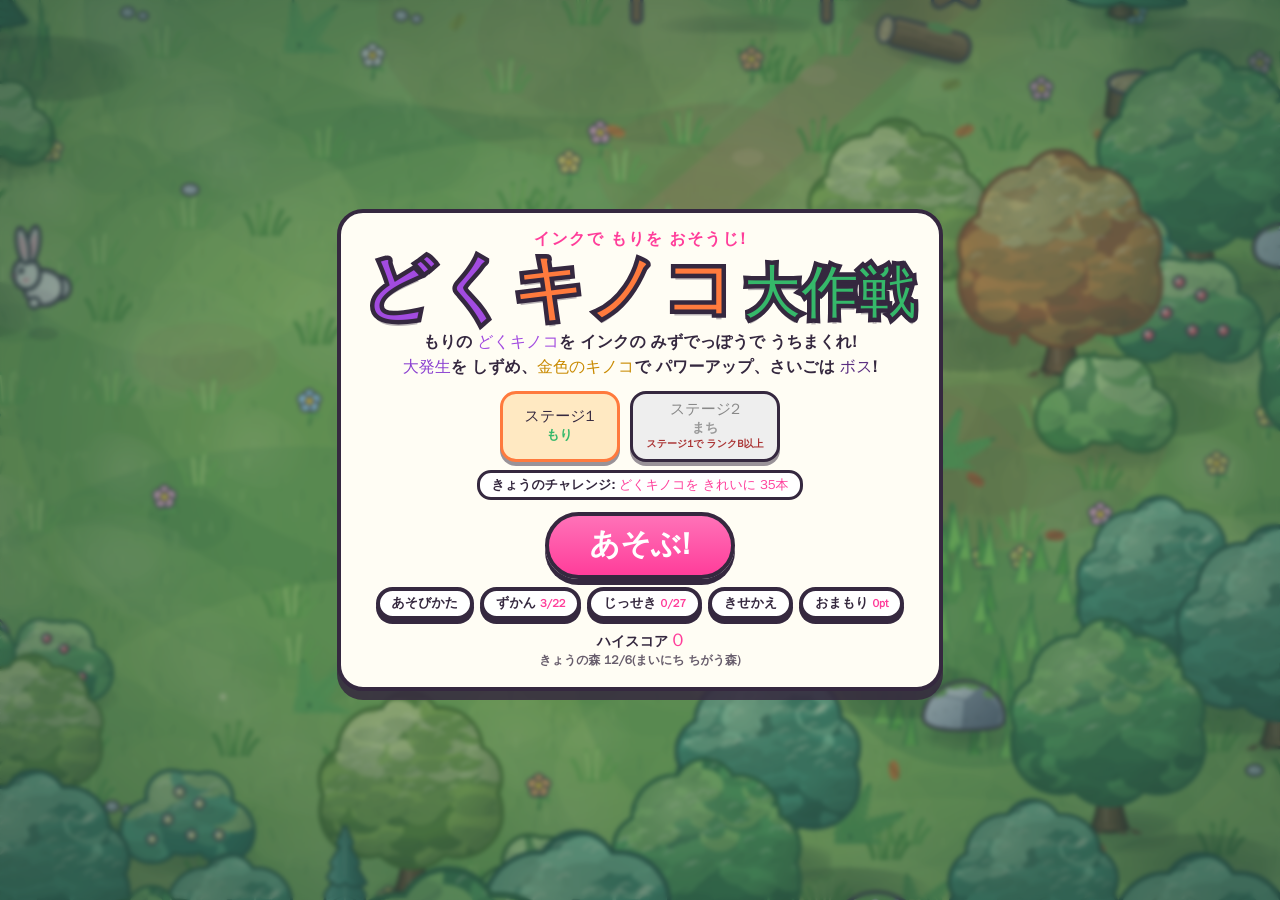
==== commit eb3f99d6: "全武器を連射に、ショットガンの弾を見えるように、仲間がちゃんと殴るように - ショットガン: 連射 4.5/秒・8発・射程を延長、弾を大きく表示。ライフル 7/秒、ミサイル 7/秒、ピストル(まち)も" ====
--- a/index.html
+++ b/index.html
@@ -3404,7 +3404,7 @@
   const aimA = P.firing ? (a.touch || !Input.isTouch() ? assistAim(P.aim, a.touch) : P.aim) : P.aim;
   if (!Features.weaponFire(P, aimA, dt) && P.firing && P.fireCd <= 0) {
     shoot(P, aimA);
-    P.fireCd = 1 / (G.power > 0 ? CONFIG.power.rate : CONFIG.gun.rate);
+    P.fireCd = 1 / (G.power > 0 ? CONFIG.power.rate : CONFIG.gun.rate * (G.stage === 2 ? 1.35 : 1));
   }
   // ブースト中のスピード線
   if (P.boostT > 0 && P.moving && Math.random() < dt * 40) {
@@ -4147,14 +4147,14 @@
     outbreak: { first: 30, every: 48, limit: 42, r0: 70, r1: 250, count: 11, max: 22, addEvery: 5, bonus: 1200, taintSlow: 0.7, taintLife: 35 },
     crate: { first: 12, every: 22, max: 2 },
     weapons: {
-      boomerang: { name: 'ブーメラン', color: '#ffb347', time: 20, rate: 5, max: 6, speed: 540, out: 0.5, returnMax: 2.2, tip: 'おしっぱなしで 次々 投げる(6個まで)。キャッチすると 大きく(Lv3まで)' },
-      missile:   { name: 'ゆうどうミサイル', color: '#ff6a3d', time: 18, rate: 4, speed: 260, accel: 900, turn: 7, seek: 520, dmg: 2, life: 2.2, tip: 'てきや どくキノコを 自動で おいかける。当たると はじける' },
-      omni:      { name: 'オムニショット', color: '#9be0ff', time: 15, rate: 3.2, n: 12, range: 300, tip: '四方八方に いっせいに うつ。かこまれても だいじょうぶ' },
-      rainbow:   { name: '虹の水てっぽう', color: '#ff8ad0', time: 16, rate: 8, tip: '当てた どうぶつが なかまに なって、さいごまで いっしょに たたかう' },
+      boomerang: { name: 'ブーメラン', color: '#ffb347', time: 20, rate: 7, max: 8, speed: 540, out: 0.5, returnMax: 2.2, tip: 'おしっぱなしで 次々 投げる(6個まで)。キャッチすると 大きく(Lv3まで)' },
+      missile:   { name: 'ゆうどうミサイル', color: '#ff6a3d', time: 18, rate: 7, speed: 260, accel: 900, turn: 7, seek: 520, dmg: 2, life: 2.2, tip: 'てきや どくキノコを 自動で おいかける。当たると はじける' },
+      omni:      { name: 'オムニショット', color: '#9be0ff', time: 15, rate: 5, n: 12, range: 330, tip: '四方八方に いっせいに うつ。かこまれても だいじょうぶ' },
+      rainbow:   { name: '虹の水てっぽう', color: '#ff8ad0', time: 16, rate: 11, tip: '当てた どうぶつが なかまに なって、さいごまで いっしょに たたかう' },
       // ステージ2(まち)
-      rifle:     { name: 'ライフル', color: '#8fd8ff', time: 18, rate: 2.2, speed: 1300, range: 900, dmg: 4, hr: 6, tip: '遠くまで まっすぐ つらぬく。1発が つよい' },
-      shotgun:   { name: 'ショットガン', color: '#ffb347', time: 18, rate: 1.6, n: 7, arc: 0.6, speed: 760, range: 230, dmg: 1, tip: '近くで ひろく いっぱい 当たる。ふっとばす' },
-      drone:     { name: 'こうげきドローン', color: '#9fd3ec', time: 25, n: 3, life: 25, rate: 2.2, seek: 340, speed: 620, tip: '3台の ドローンが まわりを とんで、てきや どくキノコを 自動で うつ' },
+      rifle:     { name: 'ライフル', color: '#8fd8ff', time: 18, rate: 7, speed: 1300, range: 900, dmg: 3, hr: 6, tip: '連射で 遠くまで つらぬく' },
+      shotgun:   { name: 'ショットガン', color: '#ffb347', time: 18, rate: 4.5, n: 8, arc: 0.7, speed: 820, range: 360, dmg: 1, tip: '連射で ひろく ばらまく。ふっとばす' },
+      drone:     { name: 'こうげきドローン', color: '#9fd3ec', time: 25, n: 3, life: 25, rate: 4, seek: 380, speed: 700, tip: '3台の ドローンが まわりを とんで、てきや どくキノコを 自動で うつ' },
     },
     boss: { at: 62, hp: 46, cr: 48, hr: 72, speed: 42, weakEvery: 7, weakTime: 2.6, weakMul: 3, sporeEvery: 4.5, spores: 5, cloudEvery: 10, cloudR: 170, cloudTime: 3.2, score: 3000 },
     mission: { bonusTime: 12, bonusScore: 300 },
@@ -4366,8 +4366,8 @@
         const a = aim + (Math.random() - 0.5) * 0.02;
         G.proj.push({ x: P.x + Math.cos(a) * 30, y: P.y + Math.sin(a) * 30, vx: Math.cos(a) * w.speed, vy: Math.sin(a) * w.speed, life: w.range / w.speed, dropT: 0, h: 22, dmg: w.dmg + (power ? 2 : 0), gold: power, homing: false, t: 0, pierce: true, hit: new Set(), hr: w.hr, rifle: true });
         muzzle(P, a, '#fff', 22);
-        P.recoil = 1.6; P.fireCd = 1 / (power ? w.rate * 1.6 : w.rate);
-        G.cam.kx -= Math.cos(a) * 14; G.cam.ky -= Math.sin(a) * 14; G.cam.shake = Math.max(G.cam.shake, 3);
+        P.recoil = 1.2; P.fireCd = 1 / (power ? w.rate * 1.6 : w.rate);
+        G.cam.kx -= Math.cos(a) * 7; G.cam.ky -= Math.sin(a) * 7; G.cam.shake = Math.max(G.cam.shake, 1.5);
         Sound.sfx.rifle();
         return true;
       }
@@ -4375,11 +4375,11 @@
         for (let i = 0; i < w.n; i++) {
           const a = aim + (i - (w.n - 1) / 2) * (w.arc / (w.n - 1)) + (Math.random() - 0.5) * 0.06;
           const sp = w.speed * rr(0.85, 1.1);
-          G.proj.push({ x: P.x + Math.cos(a) * 28, y: P.y + Math.sin(a) * 28, vx: Math.cos(a) * sp, vy: Math.sin(a) * sp, life: w.range / w.speed * rr(0.8, 1.1), dropT: 0, h: 22, dmg: w.dmg + (power ? 1 : 0), gold: power, homing: false, t: 0, small: true, kb: 1 });
+          G.proj.push({ x: P.x + Math.cos(a) * 28, y: P.y + Math.sin(a) * 28, vx: Math.cos(a) * sp, vy: Math.sin(a) * sp, life: w.range / w.speed * rr(0.85, 1.15), dropT: 0, h: 22, dmg: w.dmg + (power ? 1 : 0), gold: power, homing: false, t: 0, pellet: true, kb: 1 });
         }
         muzzle(P, aim, '#ffd0a0', 24);
-        P.recoil = 2; P.fireCd = 1 / (power ? w.rate * 1.6 : w.rate);
-        G.cam.kx -= Math.cos(aim) * 18; G.cam.ky -= Math.sin(aim) * 18; G.cam.shake = Math.max(G.cam.shake, 5);
+        P.recoil = 1.4; P.fireCd = 1 / (power ? w.rate * 1.6 : w.rate);
+        G.cam.kx -= Math.cos(aim) * 9; G.cam.ky -= Math.sin(aim) * 9; G.cam.shake = Math.max(G.cam.shake, 3);
         Sound.sfx.shotgun();
         return true;
       }
@@ -4671,13 +4671,37 @@
     Sound.sfx.eat();
   }
   function updateAlly(e, dt) {
-    let tgt = null; let bd = 700;
-    for (const o of G.enemies) { if (o === e || o.state === 'flee' || o.state === 'ally') continue; const d = Math.hypot(o.x - e.x, o.y - e.y); if (d < bd) { bd = d; tgt = o; } }
     const P = G.player;
+    e.allyCd = Math.max(0, (e.allyCd || 0) - dt);
+    // ねらう相手: 近くの敵 → ボス → 毒キノコ → いなければ主人公のそばへ
+    let tgt = null; let bd = 900; let kind = null;
+    // いま追っている相手は、たおすまで追いつづける
+    const cur = e.allyTgt;
+    if (cur && ((cur.kind === 'enemy' && cur.state !== 'flee' && cur.state !== 'ally') || (cur.kind === 'boss' && !cur.dead && G.boss === cur) || (cur.kind === 'mushroom' && !cur.dead)) && Math.hypot(cur.x - e.x, cur.y - e.y) < 1100) {
+      tgt = cur; kind = cur.kind === 'enemy' ? 'enemy' : cur.kind === 'boss' ? 'boss' : 'mush';
+    } else {
+      for (const o of G.enemies) { if (o === e || o.state === 'flee' || o.state === 'ally') continue; const d = Math.hypot(o.x - e.x, o.y - e.y); if (d < bd) { bd = d; tgt = o; kind = 'enemy'; } }
+      if (G.boss && !G.boss.dead && G.boss.intro <= 0) { const d = Math.hypot(G.boss.x - e.x, G.boss.y - e.y) * 0.6; if (d < bd) { bd = d; tgt = G.boss; kind = 'boss'; } }
+      if (!tgt) { bd = 500; for (const m of G.mushrooms) { if (m.dead || m.type !== 'poison') continue; const d = Math.hypot(m.x - e.x, m.y - e.y); if (d < bd) { bd = d; tgt = m; kind = 'mush'; } } }
+      e.allyTgt = tgt;
+    }
     const tx = tgt ? tgt.x : P.x - 60 * (P.face || 1); const ty = tgt ? tgt.y : P.y + 30;
     const dx = tx - e.x; const dy = ty - e.y; const d = Math.hypot(dx, dy);
-    if (d > 20) steer(e, dx, dy, e.def.chase * 1.1, dt);
-    if (tgt && d < e.def.cr + tgt.def.cr + 16) { defeatEnemy(tgt, true); G.stats.allyKills = (G.stats.allyKills || 0) + 1; e.kx -= dx / d * 200; e.ky -= dy / d * 200; }
+    const reach = tgt ? (kind === 'enemy' ? e.def.cr + tgt.def.cr + 22 : kind === 'boss' ? C.boss.cr + e.def.cr + 24 : tgt.hr + e.def.cr + 10) : 20;
+    if (d > reach * 0.85) steer(e, dx, dy, e.def.chase * 1.15, dt); else e.moving = false;
+    if (Math.abs(dx) > 4) e.face = dx > 0 ? 1 : -1;
+    if (tgt && d < reach && e.allyCd <= 0) {
+      // 殴る! (敵は3発くらいで撃退、ボスは少しずつ、毒キノコは1発)
+      e.allyCd = 0.7; e.flash = 0.1;
+      const hit = { x: tx, y: ty - 10, vx: dx * 6, vy: dy * 6, dmg: kind === 'boss' ? 2 : 3, gold: false };
+      burst(tx, ty - 20, 8, { dir: Math.atan2(dy, dx), spread: 1.6, s0: 50, s1: 150, l0: 0.25, l1: 0.45, z0: 2, z1: 4, color: ['#ff8ad0', '#fff', '#ffe14d'], shape: 'spark' });
+      floatText(tx, ty - 60, 'ポカッ!', '#ff8ad0', 18);
+      if (kind === 'enemy') { tgt.kx += dx / d * 180; tgt.ky += dy / d * 180; hitEnemy(tgt, hit); if (tgt.state === 'flee') { G.stats.allyKills = (G.stats.allyKills || 0) + 1; } }
+      else if (kind === 'boss') hitBoss(hit);
+      else hitMushroom(tgt, hit);
+      e.kx -= dx / d * 90; e.ky -= dy / d * 90;
+      Sound.sfx.hitEnemy();
+    }
     if (Math.random() < dt * 4) addParticle({ x: e.x + rr(-16, 16), y: e.y - rr(30, 70), vx: 0, vy: -20, ay: 0, drag: 0, life: 0.8, max: 0.8, size: 4, color: '#ff8ad0', shape: 'heart', rot: 0, vr: 0, grow: 0 });
   }
 
@@ -5499,6 +5523,7 @@
         continue;
       }
       if (p.rainbow) { const hue = (p.t * 720) % 360; ctx.fillStyle = `hsl(${hue},95%,65%)`; ctx.beginPath(); ctx.arc(p.x, p.y - p.h, 7, 0, TAU); ctx.fill(); ctx.strokeStyle = '#fff'; ctx.lineWidth = 1.6; ctx.stroke(); continue; }
+      if (p.pellet) { ctx.fillStyle = p.gold ? '#ffe14d' : '#ffb347'; ctx.beginPath(); ctx.arc(p.x, p.y - p.h, 5, 0, TAU); ctx.fill(); ctx.strokeStyle = '#fff'; ctx.lineWidth = 1.4; ctx.stroke(); continue; }
       Art.blit(ctx, p.gold ? S.goldball : S.inkball, p.x, p.y - p.h, p.small ? 0.7 : p.wet ? 1.4 : p.gold ? 1.25 : 1.05);
     }
   }
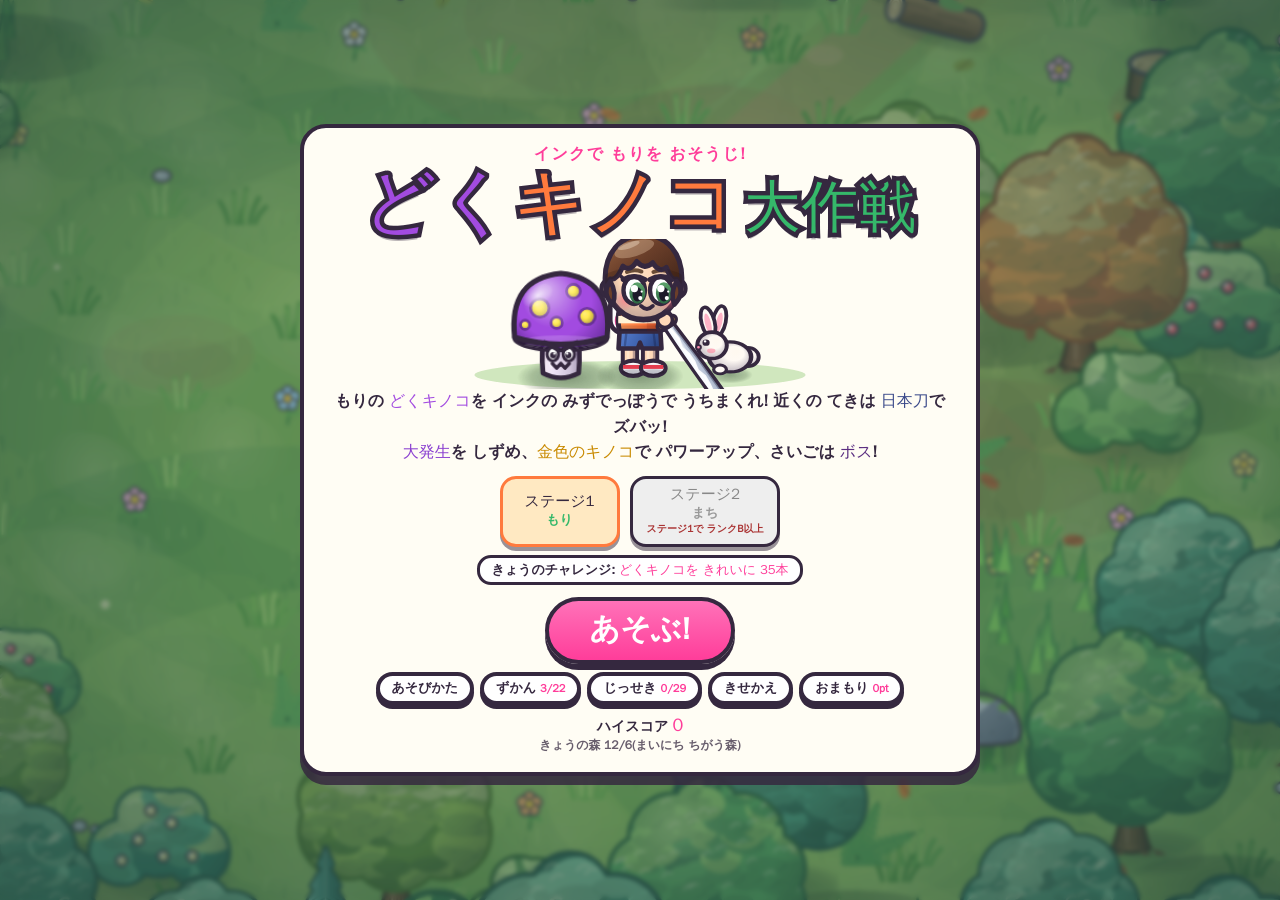
==== commit 95e7018f: "全体の作り直し: 日本刀の3段コンボ、ダッシュ、立体的なキャラクター、なめらかな移動 - 日本刀(melee.js): 敵が近いと自動で刀に持ちかえ、横なぎ→逆なぎ→回転斬りの3段コンボ。   ためて" ====
--- a/index.html
+++ b/index.html
@@ -44,6 +44,7 @@
 #fxEve { opacity: 0; background: linear-gradient(rgba(255, 150, 60, 0.18), rgba(255, 110, 90, 0.26)); mix-blend-mode: multiply; }
 #fxNight { opacity: 0; background: radial-gradient(ellipse 34% 40% at 50% 52%, rgba(10, 20, 60, 0.12) 0%, rgba(8, 15, 50, 0.5) 60%, rgba(5, 10, 40, 0.72) 100%); }
 #fxPurple { opacity: 0; background: radial-gradient(ellipse at center, rgba(170, 60, 255, 0) 30%, rgba(170, 60, 255, 0.8) 100%); }
+#fxWhite { opacity: 0; background: #fff; }
 
 /* ---------- ゲーム中のHUD ---------- */
 #hud { position: fixed; top: 0; left: 0; right: 0; bottom: 0; pointer-events: none; padding: calc(8px + var(--safe-t)) calc(10px + var(--safe-r)) 0 calc(10px + var(--safe-l)); }
@@ -106,6 +107,9 @@
 .m-prog { font-size: 12px; color: var(--purple); font-variant-numeric: tabular-nums; }
 body.touch .mission { bottom: calc(150px + var(--safe-b)); max-width: 40vw; font-size: 12px; }
 .chip.weapon { background: linear-gradient(#8fd8ff, #2f9ad8); }
+.chip.sword { background: linear-gradient(#ffffff, #c9d2e4); color: var(--ink); text-shadow: none; border-color: var(--ink); box-shadow: 0 3px 0 rgba(53, 40, 63, 0.45), 0 0 12px rgba(255, 255, 255, 0.9); animation: bump 0.25s; }
+.lead .sword-t { color: #3b4a8a; }
+.legend li.sword-l { background: linear-gradient(#f4f6ff, #e2e8f8); border-color: #3b4a8a; }
 .chip.weapon.boomerang { background: linear-gradient(#ffc36a, #e07a1a); }
 .chip.weapon.missile { background: linear-gradient(#ff9a7a, #d9452a); }
 .chip.weapon.omni { background: linear-gradient(#c8f0ff, #5bb8e8); color: var(--ink); text-shadow: none; }
@@ -143,6 +147,8 @@
 .logo .l2 { color: var(--orange); }
 .logo .l3 { color: var(--green); font-size: 0.78em; margin-left: 0.1em; }
 .lead { margin: 4px 0 10px; font-size: clamp(13px, 3.2vw, 16px); line-height: 1.6; }
+.title-art { display: block; width: min(100%, 360px); height: auto; margin: -6px auto -4px; }
+@media (max-height: 640px) { .title-art { display: none; } }
 .lead .poison { color: var(--purple); }
 .lead .gold-t { color: #c98a00; }
 .legend li.gold { background: linear-gradient(#fff9dc, #ffeea8); border-color: #a86a00; }
@@ -270,7 +276,8 @@
 @media (max-width: 420px) {
   .legend { grid-template-columns: 1fr; }
   .legend li.enemy { grid-column: auto; }
-  .res-stats { grid-template-columns: 1fr; }
+  .res-stats { grid-template-columns: 1fr 1fr; gap: 3px 6px; font-size: 11.5px; }
+  .res-stats li { padding: 1px 6px; gap: 4px; }
 }
 
 /* ---------- スマホ向け ---------- */
@@ -325,7 +332,7 @@
 </head>
 <body>
 <canvas id="game"></canvas>
-<div id="fx"><div id="fxMist"></div><div id="fxEve"></div><div id="fxNight"></div><div id="fxVig"></div><div id="fxRed"></div><div id="fxPurple"></div></div>
+<div id="fx"><div id="fxMist"></div><div id="fxEve"></div><div id="fxNight"></div><div id="fxVig"></div><div id="fxRed"></div><div id="fxPurple"></div><div id="fxWhite"></div></div>
 
 <!-- ゲーム中の表示 -->
 <div id="hud" class="hidden">
@@ -360,7 +367,7 @@
 
 <div id="toast" class="hidden"></div>
 <div id="banner" class="hidden"></div>
-<div id="hint" class="hidden"><span class="pc-only">WASD / 矢印キーで うごく ・ マウスで ねらって クリックで うつ!</span><span class="touch-only">左がわで うごく ・ 右がわで ねらって うつ!</span></div>
+<div id="hint" class="hidden"><span class="pc-only">WASD / 矢印キーで うごく ・ クリックで うつ ・ Shift で ダッシュ ・ 近くの てきは 日本刀で 斬る!</span><span class="touch-only">左がわで うごく ・ 右がわで ねらって うつ ・ 左を 2回タップで ダッシュ!</span></div>
 
 <!-- タイトル -->
 <div id="title" class="overlay">
@@ -369,7 +376,8 @@
       <div class="logo-small">インクで もりを おそうじ!</div>
       <h1><span class="l1">どく</span><span class="l2">キノコ</span><span class="l3">大作戦</span></h1>
     </div>
-    <p class="lead">もりの <b class="poison">どくキノコ</b>を インクの みずでっぽうで うちまくれ!<br><b class="ev-t">大発生</b>を しずめ、<b class="gold-t">金色のキノコ</b>で パワーアップ、さいごは <b class="boss-t">ボス</b>!</p>
+    <canvas id="titleArt" class="title-art" width="360" height="150"></canvas>
+    <p class="lead">もりの <b class="poison">どくキノコ</b>を インクの みずでっぽうで うちまくれ! 近くの てきは <b class="sword-t">日本刀</b>で ズバッ!<br><b class="ev-t">大発生</b>を しずめ、<b class="gold-t">金色のキノコ</b>で パワーアップ、さいごは <b class="boss-t">ボス</b>!</p>
     <div class="stages">
       <button class="stage-btn" data-stage="1"><b>ステージ1</b><span>もり</span></button>
       <button class="stage-btn" data-stage="2"><b>ステージ2</b><span>まち</span><i>ステージ1で ランクB以上</i></button>
@@ -403,13 +411,15 @@
       <li><canvas id="ic-rabbit" width="72" height="72"></canvas><b>うさぎ・リス</b><span>さわると スピードアップ。<br>なかまに なる</span></li>
       <li class="gold"><canvas id="ic-gold" width="72" height="72"></canvas><b>金色のキノコ</b><span>にげる! たおすと<br>ゴールドパワー</span></li>
       <li class="boss-l"><canvas id="ic-boss" width="72" height="72"></canvas><b>キノコおやかた</b><span>のこり1ぷんで とうじょう。<br>かさを あげたら ねらえ</span></li>
+      <li class="sword-l"><canvas id="ic-katana" width="72" height="72"></canvas><b>日本刀</b><span>てきが 近いと 自動で 刀に。<br>おしっぱなしで 3段コンボ</span></li>
+      <li><canvas id="ic-dash" width="72" height="72"></canvas><b>ダッシュ</b><span>Shift / 右クリック / 左を 2回タップ。<br>その間は 無敵</span></li>
       <li><canvas id="ic-crate" width="72" height="72"></canvas><b>武器の箱</b><span>ひろうと しばらく<br>武器が かわる</span></li>
       <li><canvas id="ic-map" width="72" height="72"></canvas><b>ミニマップ</b><span>むらさき: どくキノコ<br>あか: てき</span></li>
       <li class="enemy"><canvas id="ic-gorilla" width="72" height="72"></canvas><canvas id="ic-bear" width="72" height="72"></canvas><canvas id="ic-boar" width="72" height="72"></canvas><b>ゴリラ・クマ・イノシシ</b><span>こうげきされると ダメージ。<br>インクで おいはらおう</span></li>
     </ul>
     <div class="controls">
-      <div class="pc-only"><b>PC</b> WASD/矢印: うごく ・ マウス: ねらう ・ クリック/スペース: うつ ・ P: ポーズ</div>
-      <div class="touch-only"><b>スマホ</b> 左がわ ドラッグ: うごく ・ 右がわ ドラッグ: ねらって うつ</div>
+      <div class="pc-only"><b>PC</b> WASD/矢印: うごく ・ マウス: ねらう ・ クリック/スペース: うつ(近くの てきは 斬る) ・ Shift/右クリック: ダッシュ ・ P: ポーズ</div>
+      <div class="touch-only"><b>スマホ</b> 左がわ ドラッグ: うごく ・ 右がわ ドラッグ: ねらって うつ(近くの てきは 斬る) ・ 左がわ 2回タップ: ダッシュ</div>
     </div>
     </div>
     <button id="btnMetaClose" class="sub-btn">とじる</button>
@@ -593,11 +603,15 @@
 const CONFIG = {
   world: { size: 4000, tile: 20, seed: 7721 },
   // 画面の拡大率: 見える面積が targetArea 付近になるよう調整し、最低でも minW x minH は見えるようにする
-  view: { targetArea: 400000, minW: 520, minH: 360, maxDpr: 2, maxPixels: 4.5e6 },
+  view: { targetArea: 360000, minW: 470, minH: 330, maxDpr: 2, maxPixels: 4.5e6 },
+  // キャラクターの表示倍率(当たり判定はそのまま)。絵を大きく見せる
+  scale: { player: 1.5, enemy: 1.38, critter: 1.36, mushroom: 1.32 },
   timeLimit: 180, // 秒
 
   player: {
-    r: 15, speed: 210, accel: 2400, maxHp: 100,
+    r: 15, speed: 222, accel: 2600, decel: 3600, maxHp: 100,
+    // ダッシュ: 一瞬だけ速く走る(そのあいだ無敵)。Shift / 右クリック / 左がわを2回タップ
+    dash: { speed: 780, time: 0.17, cd: 0.6, invuln: 0.24 },
     invuln: 0.9,          // 被弾後の無敵時間
     slowMul: 0.5, slowTime: 6,   // 毒キノコを食べたとき
     boostMul: 1.55, boostTime: 7, boostMax: 12, // うさぎ・リス
@@ -614,6 +628,7 @@
     revealRadius: 175,    // 草むらに隠れた毒キノコが見えるようになる距離
     // 金色の毒キノコ: 走って逃げる。倒すとパワーアップ
     goldHp: 7, goldScore: 500, goldSpeed: 172, goldFlee: 300, goldLife: 26, goldFirst: 20, goldEvery: 34,
+    hr: 23, bigHr: 35, goldHr: 25, // 弾の当たる半径(絵を大きくしたぶん広め)
   },
   // 金色キノコを倒したときのパワーアップ
   power: { time: 10, speedMul: 1.6, rate: 15, homing: 9, scoreMul: 2, damage: 2, ramScore: 150 },
@@ -832,15 +847,20 @@
     for (const sx of [-1, 1]) {
       const ph = sx * wk; const lift = e.moving ? Math.max(0, -ph) * 4 : 0;
       const hx = sx * 5; const hy = -16 + bob; const kx = hx + ph * 3; const ky = -8 - lift * 0.5; const fx = hx + ph * 5; const fy = -1 - lift;
-      g.strokeStyle = OUT; g.lineWidth = 8.5; g.beginPath(); g.moveTo(hx, hy); g.lineTo(kx, ky); g.lineTo(fx, fy); g.stroke();
-      g.strokeStyle = col; g.lineWidth = 5; g.beginPath(); g.moveTo(hx, hy); g.lineTo(kx, ky); g.lineTo(fx, fy); g.stroke();
-      ell(g, fx + 1.4, fy + 0.5, 5.4, 3.2, shoe, 1.8);
+      Art.tube(g, [hx, hy, kx, ky, fx, fy], 5, col);
+      const sg = g.createLinearGradient(0, fy - 3, 0, fy + 3); sg.addColorStop(0, Art.lite(shoe, 0.35)); sg.addColorStop(1, Art.dark(shoe, 0.3));
+      ell(g, fx + 1.4, fy + 0.5, 5.4, 3.2, sg, 1.8);
     }
   }
   function arms(g, sx, sy, ex, ey, hx, hy, col) {
-    g.strokeStyle = OUT; g.lineWidth = 7.5; g.beginPath(); g.moveTo(sx, sy); g.lineTo(ex, ey); g.lineTo(hx, hy); g.stroke();
-    g.strokeStyle = col; g.lineWidth = 4.2; g.beginPath(); g.moveTo(sx, sy); g.lineTo(ex, ey); g.lineTo(hx, hy); g.stroke();
+    Art.tube(g, [sx, sy, ex, ey, hx, hy], 4.2, col);
     circ(g, hx, hy, 3.2, SKIN, 1.6);
+  }
+  // 頭: 球の陰影つき
+  function head(g, key, x, y, r, col, lw) { Art.orb(g, key, x, y, r, r, col, lw || 2.2, 0.32, 0.32); }
+  // 服: 上から下、左から右へ暗くなるグラデーション
+  function cloth(g, key, x0, y0, x1, y1, col) {
+    const gr = g.createLinearGradient(x0, y0, x1, y1); gr.addColorStop(0, Art.lite(col, 0.28)); gr.addColorStop(0.5, col); gr.addColorStop(1, Art.dark(col, 0.38)); return gr;
   }
   function softShadow(g, rx, ry, a, ox, oy) { const S = Art.S; if (S.shadowBlob) { g.save(); g.globalAlpha = a / 0.5; g.drawImage(S.shadowBlob.c, ox - rx, oy - ry, rx * 2, ry * 2); g.restore(); } }
   function alertMark(g, y, t) { const s = 1 + Math.sin(t * 24) * 0.12; g.save(); g.translate(0, y); g.scale(s, s); g.beginPath(); g.moveTo(-5, -9); g.lineTo(5, -9); g.lineTo(2.4, 3); g.lineTo(-2.4, 3); g.closePath(); fill(g, '#ff3b3b', 2); circ(g, 0, 8, 2.6, '#ff3b3b', 1.8); g.restore(); }
@@ -861,13 +881,13 @@
     // ふくろ(背中)
     g.save(); g.translate(-14, -30 + bob); g.rotate(-0.4); ell(g, 0, 0, 10, 13, '#e8dcc0', 2); g.strokeStyle = OUT; g.lineWidth = 1.5; g.beginPath(); g.moveTo(-5, -11); g.lineTo(5, -11); g.stroke(); g.fillStyle = OUT; g.font = '800 10px sans-serif'; g.textAlign = 'center'; g.fillText('¥', 0, 4); g.restore();
     // 胴(しましま)
-    g.beginPath(); g.moveTo(-9, -17 + bob); g.quadraticCurveTo(-11, -30 + bob, -7, -34 + bob); g.lineTo(7, -34 + bob); g.quadraticCurveTo(11, -30 + bob, 9, -17 + bob); g.closePath(); fill(g, '#fff', 2.2);
-    g.save(); g.clip(); g.fillStyle = '#2c2c34'; for (let y = -33; y < -16; y += 6) g.fillRect(-12, y + bob, 24, 3); g.restore();
+    g.beginPath(); g.moveTo(-9, -17 + bob); g.quadraticCurveTo(-11, -30 + bob, -7, -34 + bob); g.lineTo(7, -34 + bob); g.quadraticCurveTo(11, -30 + bob, 9, -17 + bob); g.closePath(); fill(g, cloth(g, 'thief', -9, -34 + bob, 9, -17 + bob, '#f4f4f8'), 2.2);
+    g.save(); g.clip(); g.fillStyle = '#2c2c34'; for (let y = -33; y < -16; y += 6) g.fillRect(-12, y + bob, 24, 3); g.fillStyle = 'rgba(40,20,60,0.22)'; g.fillRect(4, -35 + bob, 8, 20); g.restore();
     arms(g, 9, -31 + bob, 15 + wind * 4, -24 + bob, 20 + wind * 6, -18 + bob + wk * 2, '#fff');
     arms(g, -9, -31 + bob, -13, -22 + bob, -10, -14 + bob - wk * 2, '#fff');
     // 頭: 黒いマスクと目だけ
     g.save(); g.translate(1, -43 + bob);
-    circ(g, 0, 0, 12, SKIN, 2.2);
+    head(g, 'thiefhead', 0, 0, 12, SKIN);
     g.fillStyle = '#2c2c34'; g.beginPath(); g.ellipse(0, -2, 12.5, 6.5, 0, 0, TAU); g.fill();
     for (const sx of [-1, 1]) { ell(g, sx * 4.5, -2, 3.2, 2.4, '#fff', 0); circ(g, sx * 4.5 + 0.8, -2, 1.4, OUT, 0); }
     g.fillStyle = '#2c2c34'; g.beginPath(); g.ellipse(0, -11, 11, 4, 0, 0, TAU); g.fill(); // ぼうし
@@ -887,14 +907,14 @@
     softShadow(g, 20, 8, 0.44, 0, 2);
     g.save(); g.scale(dir, 1); g.rotate(0.08 + (moving ? wk * 0.05 : 0));
     legs(g, e, wk, bob, '#4a5a6a', '#2c2c34', 1);
-    g.beginPath(); g.moveTo(-11, -16 + bob); g.lineTo(-9, -36 + bob); g.lineTo(9, -36 + bob); g.lineTo(11, -16 + bob); g.lineTo(6, -14 + bob); g.lineTo(2, -18 + bob); g.lineTo(-3, -13 + bob); g.lineTo(-7, -17 + bob); g.closePath(); fill(g, '#6c7a89', 2.2);
+    g.beginPath(); g.moveTo(-11, -16 + bob); g.lineTo(-9, -36 + bob); g.lineTo(9, -36 + bob); g.lineTo(11, -16 + bob); g.lineTo(6, -14 + bob); g.lineTo(2, -18 + bob); g.lineTo(-3, -13 + bob); g.lineTo(-7, -17 + bob); g.closePath(); fill(g, cloth(g, 'zomb', -11, -36 + bob, 11, -14 + bob, '#6c7a89'), 2.2);
     g.fillStyle = 'rgba(0,0,0,0.18)'; g.fillRect(-9, -24 + bob, 7, 5); g.fillRect(2, -32 + bob, 6, 4);
     // 腕を前に(のばす)
     const reach = 14 + wind * 10 + swing * 6;
     arms(g, 9, -33 + bob, 16, -34 + bob + Math.sin(e.t * 3) * 2, 9 + reach, -32 + bob, '#8fbf8a');
     arms(g, -9, -33 + bob, -2, -36 + bob, 6 + reach, -38 + bob + Math.sin(e.t * 3 + 1) * 2, '#8fbf8a');
     g.save(); g.translate(2, -46 + bob); g.rotate(0.15);
-    circ(g, 0, 0, 12.5, '#8fbf8a', 2.2);
+    head(g, 'zombhead', 0, 0, 12.5, '#8fbf8a');
     g.fillStyle = '#3c4a38'; g.beginPath(); g.moveTo(-12, -3); g.quadraticCurveTo(-8, -15, 2, -13); g.quadraticCurveTo(12, -12, 12, -2); g.lineTo(8, -7); g.lineTo(4, -4); g.lineTo(-1, -9); g.lineTo(-5, -4); g.lineTo(-9, -8); g.closePath(); g.fill(); g.lineWidth = 2; g.strokeStyle = OUT; g.stroke();
     ell(g, -4.5, 0, 3.4, 3.8, '#fff', 1.6); circ(g, -4, 0.5, 1.3, OUT, 0); ell(g, 5, 1, 2.6, 3, '#fff', 1.6); circ(g, 5.4, 1.5, 1.2, OUT, 0);
     g.strokeStyle = OUT; g.lineWidth = 1.6; g.beginPath(); g.moveTo(-5, 7); g.lineTo(-2, 5.5); g.lineTo(1, 7.5); g.lineTo(4, 5.5); g.lineTo(6, 7); g.stroke();
@@ -922,7 +942,7 @@
     g.save(); g.scale(dir, 1); g.rotate(moving ? 0.1 : -0.04);
     legs(g, e, wk, bob, '#3b2f6b', '#fff', 1);
     // 長ラン(むらさき)
-    g.beginPath(); g.moveTo(-12, -10 + bob); g.lineTo(-10, -36 + bob); g.lineTo(10, -36 + bob); g.lineTo(12, -10 + bob); g.closePath(); fill(g, '#5b3f9e', 2.2);
+    g.beginPath(); g.moveTo(-12, -10 + bob); g.lineTo(-10, -36 + bob); g.lineTo(10, -36 + bob); g.lineTo(12, -10 + bob); g.closePath(); fill(g, cloth(g, 'yank', -12, -36 + bob, 12, -10 + bob, '#5b3f9e'), 2.2);
     g.fillStyle = '#ffd24d'; for (let i = 0; i < 3; i++) g.fillRect(-1.5, -30 + bob + i * 7, 3, 3);
     g.fillStyle = 'rgba(0,0,0,0.18)'; g.fillRect(4, -34 + bob, 7, 22);
     // 腕(ポケット or 殴る)
@@ -931,7 +951,7 @@
     arms(g, -10, -33 + bob, -14, -24 + bob, -8, -16 + bob, '#5b3f9e');
     // 頭 + リーゼント
     g.save(); g.translate(1, -45 + bob);
-    circ(g, 0, 0, 12, SKIN, 2.2);
+    head(g, 'yankhead', 0, 0, 12, SKIN);
     g.strokeStyle = OUT; g.lineWidth = 2.2; for (const sx of [-1, 1]) { g.beginPath(); g.moveTo(sx * 7.5, -5.5); g.lineTo(sx * 2, -3); g.stroke(); }
     for (const sx of [-1, 1]) { ell(g, sx * 4.5, -1, 2.8, 2.2, '#fff', 1.4); circ(g, sx * 4.5 + 0.8, -0.8, 1.2, OUT, 0); }
     g.strokeStyle = OUT; g.lineWidth = 1.6; g.beginPath(); g.moveTo(-3, 6); g.lineTo(4, 5); g.stroke();
@@ -955,12 +975,12 @@
     const wk = Math.sin(t * 5); const bob = -Math.abs(wk) * 2;
     // 足・長ラン(体は小さめ)
     for (const sx of [-1, 1]) { g.strokeStyle = OUT; g.lineWidth = 14; g.lineCap = 'round'; g.beginPath(); g.moveTo(sx * 10, -20); g.lineTo(sx * 12 + wk * sx * 3, 0); g.stroke(); g.strokeStyle = '#3b2f6b'; g.lineWidth = 9; g.beginPath(); g.moveTo(sx * 10, -20); g.lineTo(sx * 12 + wk * sx * 3, 0); g.stroke(); ell(g, sx * 12 + wk * sx * 3, 1, 9, 5, '#fff', 2); }
-    g.beginPath(); g.moveTo(-22, -14 + bob); g.lineTo(-18, -58 + bob); g.lineTo(18, -58 + bob); g.lineTo(22, -14 + bob); g.closePath(); fill(g, '#5b3f9e', 2.6);
+    g.beginPath(); g.moveTo(-22, -14 + bob); g.lineTo(-18, -58 + bob); g.lineTo(18, -58 + bob); g.lineTo(22, -14 + bob); g.closePath(); fill(g, cloth(g, 'bossyank', -22, -58 + bob, 22, -14 + bob, '#5b3f9e'), 2.6);
     g.fillStyle = '#ffd24d'; for (let i = 0; i < 4; i++) g.fillRect(-2.5, -50 + bob + i * 9, 5, 5);
     for (const sx of [-1, 1]) { const ax = sx * 20; arms(g, ax, -52 + bob, ax + sx * 14, -36 + bob + (weak ? -30 : 0), ax + sx * (weak ? 6 : 22), -24 + bob + (weak ? -56 : 0), '#5b3f9e'); }
     // 大きな頭
     g.save(); g.translate(0, -78 + bob);
-    circ(g, 0, 0, 34, SKIN, 2.8);
+    head(g, 'bosshead', 0, 0, 34, SKIN, 2.8);
     g.strokeStyle = OUT; g.lineWidth = 3.4; g.lineCap = 'round'; for (const sx of [-1, 1]) { g.beginPath(); g.moveTo(sx * 22, -14); g.lineTo(sx * 6, -8); g.stroke(); }
     for (const sx of [-1, 1]) { ell(g, sx * 13, -2, 7.5, 6, '#fff', 2); circ(g, sx * 13 + 2, -1.5, 3.2, OUT, 0); circ(g, sx * 13 + 1, -3, 1.2, '#fff', 0); }
     g.strokeStyle = OUT; g.lineWidth = 2.6; g.beginPath(); if (weak) { g.moveTo(-10, 14); g.quadraticCurveTo(0, 22, 10, 14); } else { g.moveTo(-10, 17); g.lineTo(10, 15); } g.stroke();
@@ -988,12 +1008,12 @@
     softShadow(g, 12, 5, 0.4, 0, 1);
     g.save(); g.scale(dir * 0.8, 0.8);
     legs(g, { moving }, wk, bob, '#2e4a8a', '#2c2c34', 1);
-    g.beginPath(); g.moveTo(-9, -17 + bob); g.quadraticCurveTo(-11, -30 + bob, -7, -34 + bob); g.lineTo(7, -34 + bob); g.quadraticCurveTo(11, -30 + bob, 9, -17 + bob); g.closePath(); fill(g, '#2e4a8a', 2.2);
+    g.beginPath(); g.moveTo(-9, -17 + bob); g.quadraticCurveTo(-11, -30 + bob, -7, -34 + bob); g.lineTo(7, -34 + bob); g.quadraticCurveTo(11, -30 + bob, 9, -17 + bob); g.closePath(); fill(g, cloth(g, 'police', -9, -34 + bob, 9, -17 + bob, '#2e4a8a'), 2.2);
     g.fillStyle = '#ffd24d'; g.fillRect(-6, -30 + bob, 3, 3); g.fillStyle = '#fff'; g.fillRect(-3, -34 + bob, 6, 4);
     arms(g, 9, -31 + bob, 13, -24 + bob, 10, -16 + bob + wk * 3, '#2e4a8a');
     arms(g, -9, -31 + bob, -13, -24 + bob, -10, -16 + bob - wk * 3, '#2e4a8a');
     g.save(); g.translate(1, -43 + bob);
-    circ(g, 0, 0, 12, SKIN, 2.2);
+    head(g, 'policehead', 0, 0, 12, SKIN);
     for (const sx of [-1, 1]) { ell(g, sx * 4.5, 0, 3, 3.4, '#fff', 1.4); circ(g, sx * 4.5 + 0.6, 0.6, 1.5, OUT, 0); circ(g, sx * 4.5 + 1.2, -0.4, 0.6, '#fff', 0); }
     g.strokeStyle = OUT; g.lineWidth = 1.5; g.beginPath(); g.arc(0, 4.5, 2.6, 0.2, Math.PI - 0.2); g.stroke();
     g.fillStyle = '#2e4a8a'; g.beginPath(); g.moveTo(-13, -4); g.quadraticCurveTo(-12, -16, 0, -16); g.quadraticCurveTo(12, -16, 13, -4); g.closePath(); g.fill(); g.lineWidth = 2; g.strokeStyle = OUT; g.stroke();
@@ -1553,6 +1573,7 @@
     g.closePath(); fillStroke(g, fill, lw);
   }
   function shadow(g, rx, ry, a = 0.24, ox = 0, oy = 1) {
+    if (typeof G !== 'undefined' && G.noShadow) return;
     g.fillStyle = `rgba(28,50,30,${a})`; g.beginPath(); g.ellipse(ox, oy, rx, ry, 0, 0, TAU); g.fill();
   }
 
@@ -1621,6 +1642,7 @@
     g.restore();
   }
   function softShadow(g, rx, ry, a, ox, oy) {
+    if (typeof G !== 'undefined' && G.noShadow) return;
     if (S.shadowBlob) {
       g.save(); g.globalAlpha = a / 0.5;
       g.drawImage(S.shadowBlob.c, ox - rx, oy - ry, rx * 2, ry * 2);
@@ -1920,44 +1942,121 @@
     });
   }
 
+  // ---------- 立体感のための塗り ----------
+  // 色を混ぜる(結果は使い回す)
+  const colCache = new Map();
+  const hexToRgb = (h) => { const n = parseInt(h.slice(1), 16); return [(n >> 16) & 255, (n >> 8) & 255, n & 255]; };
+  function mix(a, b, t) {
+    const k = a + b + (t * 100 | 0);
+    let c = colCache.get(k);
+    if (c) return c;
+    const A = hexToRgb(a); const B = hexToRgb(b);
+    c = '#' + [0, 1, 2].map((i) => Math.round(A[i] + (B[i] - A[i]) * t).toString(16).padStart(2, '0')).join('');
+    colCache.set(k, c);
+    return c;
+  }
+  const lite = (c, t) => mix(c, '#fff6e2', t);   // 明るい側: あたたかい白へ
+  const dark = (c, t) => mix(c, '#2a1a44', t);   // 暗い側: 紫がかった影へ
+  const gradCache = new Map();
+  // 丸いものの陰影(描く前に中心へ translate)。左上がいちばん明るく、ふちへ向かって暗くなる
+  function ball(g, key, r, base, kl, kd) {
+    let gr = gradCache.get(key);
+    if (gr) return gr;
+    gr = g.createRadialGradient(-r * 0.32, -r * 0.38, r * 0.05, 0, 0, r * 1.1);
+    gr.addColorStop(0, lite(base, kl === undefined ? 0.5 : kl));
+    gr.addColorStop(0.4, base);
+    gr.addColorStop(0.78, dark(base, 0.2));
+    gr.addColorStop(1, dark(base, kd === undefined ? 0.5 : kd));
+    gradCache.set(key, gr);
+    return gr;
+  }
+  // 筒(うで・あし・ゆび): ふちどり + 影側 + 本体 + 上のハイライト。pts は [x0,y0,x1,y1,...]
+  function tube(g, pts, w, base) {
+    g.lineCap = 'round'; g.lineJoin = 'round';
+    const path = (ox, oy) => { g.beginPath(); g.moveTo(pts[0] + ox, pts[1] + oy); for (let i = 2; i < pts.length; i += 2) g.lineTo(pts[i] + ox, pts[i + 1] + oy); };
+    path(0, 0); g.strokeStyle = OUT; g.lineWidth = w + 3.4; g.stroke();
+    path(0, 0); g.strokeStyle = dark(base, 0.32); g.lineWidth = w; g.stroke();
+    path(-w * 0.1, -w * 0.15); g.strokeStyle = base; g.lineWidth = w * 0.74; g.stroke();
+    path(-w * 0.18, -w * 0.3); g.strokeStyle = lite(base, 0.4); g.lineWidth = w * 0.24; g.stroke();
+  }
+  // やわらかい白いハイライト(中心 x,y、半径 rx/ry)
+  function gloss(g, x, y, rx, ry, a, rot) {
+    const key = 'gl' + rx + '_' + (a * 100 | 0);
+    let gr = gradCache.get(key);
+    if (!gr) { gr = g.createRadialGradient(0, 0, 0, 0, 0, rx); gr.addColorStop(0, `rgba(255,255,255,${a})`); gr.addColorStop(0.5, `rgba(255,255,255,${a * 0.45})`); gr.addColorStop(1, 'rgba(255,255,255,0)'); gradCache.set(key, gr); }
+    g.save(); g.translate(x, y); g.rotate(rot || 0); g.scale(1, ry / rx); g.fillStyle = gr; g.beginPath(); g.arc(0, 0, rx, 0, TAU); g.fill(); g.restore();
+  }
+  // 今のパスの中を、かたまりらしく陰影づける: 左上に光、右下に影(multiply)
+  function shadeInside(g, cx, cy, r, hi, lo) {
+    g.save(); g.clip();
+    const key = 'sh' + r + '_' + (hi * 100 | 0) + '_' + (lo * 100 | 0);
+    let grs = gradCache.get(key);
+    if (!grs) {
+      const a = g.createRadialGradient(-r * 0.3, -r * 0.35, r * 0.1, 0, 0, r * 1.15); a.addColorStop(0, `rgba(255,255,255,${hi})`); a.addColorStop(0.45, 'rgba(255,255,255,0)'); a.addColorStop(1, 'rgba(255,255,255,0)');
+      const b = g.createRadialGradient(-r * 0.3, -r * 0.35, r * 0.2, 0, 0, r * 1.15); b.addColorStop(0, 'rgba(60,30,90,0)'); b.addColorStop(0.55, 'rgba(60,30,90,0)'); b.addColorStop(1, `rgba(60,30,90,${lo})`);
+      grs = [a, b]; gradCache.set(key, grs);
+    }
+    g.translate(cx, cy);
+    g.fillStyle = grs[0]; g.fillRect(-r * 1.3, -r * 1.3, r * 2.6, r * 2.6);
+    g.globalCompositeOperation = 'multiply'; g.fillStyle = grs[1]; g.fillRect(-r * 1.3, -r * 1.3, r * 2.6, r * 2.6);
+    g.restore();
+  }
+
   // ---------- キノコ ----------
   function drawMushroomBody(g, kind, v) {
     const poison = kind === 'poison';
     const cols = poison
-      ? (v === 0 ? { cap: '#a24be0', hi: '#d99cff', lip: '#6b2a9c', spot: '#ffe94d', stem: '#efe3f7' } : { cap: '#e63a4b', hi: '#ff8f9b', lip: '#9c1f3a', spot: '#ffffff', stem: '#fdf2e3' })
-      : (v === 0 ? { cap: '#e9a05a', hi: '#ffd39b', lip: '#b46d32', spot: '#fff0cf', stem: '#fff6e4' } : { cap: '#f4e8d2', hi: '#ffffff', lip: '#d4b48a', spot: '#e6cfa5', stem: '#fffaf0' });
-    shadow(g, 17, 5, 0.24, 3, 2);
-    // 軸
-    g.beginPath(); g.moveTo(-8, 1); g.quadraticCurveTo(-9, -11, -7, -17); g.lineTo(7, -17); g.quadraticCurveTo(9, -11, 8, 1); g.quadraticCurveTo(0, 5, -8, 1); g.closePath();
-    fillStroke(g, cols.stem, 2.2);
-    g.fillStyle = 'rgba(90,60,110,0.16)'; g.beginPath(); g.moveTo(3, -17); g.lineTo(7, -17); g.quadraticCurveTo(9, -11, 8, 1); g.quadraticCurveTo(5, 3, 3, 3); g.fill();
-    // かさの裏
-    ell(g, 0, -16, 21, 5.5, cols.lip, 2.2);
-    // かさ
-    g.beginPath(); g.moveTo(-21, -16); g.quadraticCurveTo(-24, -43, 0, -45); g.quadraticCurveTo(24, -43, 21, -16); g.quadraticCurveTo(0, -10, -21, -16); g.closePath();
-    fillStroke(g, cols.cap, 2.4);
-    g.save(); g.clip();
-    g.fillStyle = 'rgba(40,10,70,0.22)'; g.beginPath(); g.ellipse(12, -14, 22, 12, 0, 0, TAU); g.fill();
+      ? (v === 0 ? { cap: '#a24be0', lip: '#5e2690', spot: '#ffe94d', stem: '#efe3f7' } : { cap: '#e63a4b', lip: '#8e1a34', spot: '#ffffff', stem: '#fdf2e3' })
+      : (v === 0 ? { cap: '#e9a05a', lip: '#a8622a', spot: '#fff0cf', stem: '#fff6e4' } : { cap: '#f4e8d2', lip: '#cfa878', spot: '#e6cfa5', stem: '#fffaf0' });
+    softShadow(g, 24, 9, 0.42, 3, 3);
+    // 軸: 筒の陰影(左が明るく右が暗い)。かさの下は影になる
+    const stem = () => { g.beginPath(); g.moveTo(-8.5, 1); g.quadraticCurveTo(-9.6, -11, -7.5, -17); g.lineTo(7.5, -17); g.quadraticCurveTo(9.6, -11, 8.5, 1); g.quadraticCurveTo(0, 5.5, -8.5, 1); g.closePath(); };
+    stem();
+    const sg = g.createLinearGradient(-9, 0, 9, 0);
+    sg.addColorStop(0, lite(cols.stem, 0.3)); sg.addColorStop(0.3, cols.stem); sg.addColorStop(0.75, dark(cols.stem, 0.16)); sg.addColorStop(1, dark(cols.stem, 0.36));
+    fillStroke(g, sg, 2.3);
+    g.save(); stem(); g.clip();
+    const ao = g.createLinearGradient(0, -17, 0, -4); ao.addColorStop(0, 'rgba(50,20,80,0.4)'); ao.addColorStop(1, 'rgba(50,20,80,0)');
+    g.fillStyle = ao; g.fillRect(-12, -18, 24, 16);
+    g.fillStyle = 'rgba(255,255,255,0.35)'; g.beginPath(); g.ellipse(-4.5, -8, 1.6, 7, 0, 0, TAU); g.fill();
     g.restore();
-    g.strokeStyle = cols.hi; g.lineWidth = 3.2; g.lineCap = 'round';
-    g.beginPath(); g.moveTo(-17, -24); g.quadraticCurveTo(-14, -36, -5, -40); g.stroke();
-    // 水玉
-    for (const [x, y, r] of [[-10, -29, 4.2], [6, -37, 3.2], [12, -26, 3.8], [-2, -23, 2.6]]) circ(g, x, y, r, cols.spot, poison ? 1.6 : 0);
+    // かさの裏(ひだ)
+    ell(g, 0, -16, 22, 6, cols.lip, 2.3);
+    g.save(); g.beginPath(); g.ellipse(0, -16, 22, 6, 0, 0, TAU); g.clip();
+    g.strokeStyle = 'rgba(255,255,255,0.22)'; g.lineWidth = 1;
+    for (let i = -20; i <= 20; i += 4) { g.beginPath(); g.moveTo(i * 0.25, -16); g.lineTo(i, -11); g.stroke(); }
+    g.fillStyle = 'rgba(30,10,50,0.35)'; g.beginPath(); g.ellipse(0, -13, 24, 4, 0, 0, TAU); g.fill();
+    g.restore();
+    // かさ: ドーム。ベタ塗り → 水玉 → 陰影(左上に光・ふちに影・下に反射光)
+    const cap = () => { g.beginPath(); g.moveTo(-22, -16); g.quadraticCurveTo(-25, -44, 0, -46.5); g.quadraticCurveTo(25, -44, 22, -16); g.quadraticCurveTo(0, -9.5, -22, -16); g.closePath(); };
+    cap(); g.fillStyle = cols.cap; g.fill();
+    for (const [x, y, r] of [[-10, -30, 4.4], [6, -38, 3.3], [12.5, -26, 3.9], [-2, -23, 2.7], [-17, -22, 2.2]]) {
+      g.save(); g.translate(x, y);
+      g.fillStyle = ball(g, 'spot' + cols.spot + r, r, cols.spot, 0.3, 0.25); g.beginPath(); g.arc(0, 0, r, 0, TAU); g.fill();
+      if (poison) { g.lineWidth = 1.3; g.strokeStyle = dark(cols.cap, 0.4); g.stroke(); }
+      g.restore();
+    }
+    cap(); shadeInside(g, 0, -30, 25, 0.5, 0.55);
+    g.save(); cap(); g.clip();
+    g.fillStyle = 'rgba(255,255,255,0.16)'; g.beginPath(); g.ellipse(0, -14, 19, 3, 0, 0, TAU); g.fill(); // ふちの反射光
+    g.restore();
+    gloss(g, -11, -36, 8, 5, 0.75, -0.5);
+    cap(); fillStroke(g, null, 2.5);
     // 顔
     if (poison) {
       for (const sx of [-1, 1]) {
-        ell(g, sx * 3.6, -8, 2.5, 3, '#fff', 1.4);
-        circ(g, sx * 3.4, -7.6, 1.4, OUT, 0);
-        g.strokeStyle = OUT; g.lineWidth = 2; g.lineCap = 'round';
-        g.beginPath(); g.moveTo(sx * 7.4, -13.4); g.lineTo(sx * 1.6, -10.2); g.stroke();
+        ell(g, sx * 3.8, -8, 2.7, 3.2, '#fff', 1.4);
+        circ(g, sx * 3.6, -7.5, 1.5, OUT, 0); circ(g, sx * 3.1, -8.3, 0.55, '#fff', 0);
+        g.strokeStyle = OUT; g.lineWidth = 2.1; g.lineCap = 'round';
+        g.beginPath(); g.moveTo(sx * 7.6, -13.6); g.lineTo(sx * 1.7, -10.4); g.stroke();
       }
-      g.strokeStyle = OUT; g.lineWidth = 1.6; g.lineJoin = 'round';
-      g.beginPath(); g.moveTo(-3.8, -3.6); g.lineTo(-1.9, -1.4); g.lineTo(0, -3.6); g.lineTo(1.9, -1.4); g.lineTo(3.8, -3.6); g.stroke();
+      g.strokeStyle = OUT; g.lineWidth = 1.7; g.lineJoin = 'round';
+      g.beginPath(); g.moveTo(-4, -3.6); g.lineTo(-2, -1.4); g.lineTo(0, -3.6); g.lineTo(2, -1.4); g.lineTo(4, -3.6); g.stroke();
     } else {
       for (const sx of [-1, 1]) {
-        ell(g, sx * 3.6, -8, 1.7, 2.4, OUT, 0);
-        circ(g, sx * 3.2, -9, 0.7, '#fff', 0);
-        ell(g, sx * 6.6, -4.6, 2.2, 1.3, 'rgba(255,120,150,0.55)', 0);
+        ell(g, sx * 3.6, -8, 1.7, 2.5, OUT, 0);
+        circ(g, sx * 3.2, -9, 0.75, '#fff', 0);
+        ell(g, sx * 6.8, -4.4, 2.3, 1.3, 'rgba(255,120,150,0.55)', 0);
       }
       g.strokeStyle = OUT; g.lineWidth = 1.5; g.lineCap = 'round';
       g.beginPath(); g.arc(0, -4.6, 2.6, 0.2, Math.PI - 0.2); g.stroke();
@@ -1965,8 +2064,8 @@
   }
   function buildMushrooms() {
     S.mush = {
-      poison: [0, 1].map((v) => mk(56, 60, 28, 50, (g) => drawMushroomBody(g, 'poison', v))),
-      good: [0, 1].map((v) => mk(56, 60, 28, 50, (g) => drawMushroomBody(g, 'good', v))),
+      poison: [0, 1].map((v) => mk(62, 64, 31, 52, (g) => drawMushroomBody(g, 'poison', v))),
+      good: [0, 1].map((v) => mk(62, 64, 31, 52, (g) => drawMushroomBody(g, 'good', v))),
     };
     const glow = (rgb) => mk(110, 110, 55, 55, (g) => {
       const gr = g.createRadialGradient(0, 0, 3, 0, 0, 52);
@@ -2023,7 +2122,8 @@
     S.splatSmall = mk(30, 30, 15, 15, (g) => { circ(g, 0.8, 1.4, 6, INK.dark, 0); circ(g, 0, 0, 6, INK.main, 0); circ(g, -2, -2, 1.8, 'rgba(255,255,255,0.6)', 0); });
     S.inkball = mk(28, 28, 14, 14, (g) => {
       circ(g, 0, 0, 10, 'rgba(255,61,154,0.28)', 0);
-      circ(g, 0, 0, 6.2, INK.main, 1.6); g.beginPath(); g.arc(0, 0, 6.2, 0, TAU); g.strokeStyle = '#fff'; g.lineWidth = 1.4; g.stroke();
+      g.fillStyle = ball(g, 'inkball', 6.4, INK.main, 0.5, 0.35); g.beginPath(); g.arc(0, 0, 6.4, 0, TAU); g.fill();
+      g.lineWidth = 1.6; g.strokeStyle = OUT; g.stroke(); g.beginPath(); g.arc(0, 0, 6.4, 0, TAU); g.strokeStyle = '#fff'; g.lineWidth = 1.4; g.stroke();
       circ(g, -2, -2.2, 2, '#fff', 0);
     });
     // 浄化された跡にさく花
@@ -2042,149 +2142,203 @@
     if (typeof G !== 'undefined' && G.stage === 2) {
       // まち: ピストル(武器で色が変わる)
       const wc2 = (G.weapon && typeof Features !== 'undefined') ? Features.C.weapons[G.weapon].color : null;
-      rrect(g, -1 + k, -3.2, 10, 6.4, 3, SKIN, 1.8);
+      tube(g, [-2 + k, 0, 8 + k, 1.5], 4.4, SKIN);
       const long = G.weapon === 'rifle';
-      rrect(g, 6 + k, -4.5, long ? 34 : 20, 8, 3, wc2 ? wc2 : '#4a4f5c', 2);
+      const bodyCol = wc2 ? wc2 : '#4a4f5c';
+      const gg = g.createLinearGradient(0, -4.5, 0, 3.5); gg.addColorStop(0, lite(bodyCol, 0.35)); gg.addColorStop(0.5, bodyCol); gg.addColorStop(1, dark(bodyCol, 0.4));
+      rrect(g, 6 + k, -4.5, long ? 34 : 20, 8, 3, gg, 2);
       rrect(g, 8 + k, 2, 7, 9, 2, '#6b4a2a', 1.8);
-      g.fillStyle = 'rgba(255,255,255,0.25)'; g.fillRect(8 + k, -3.5, long ? 30 : 16, 2);
+      g.fillStyle = 'rgba(255,255,255,0.3)'; g.fillRect(8 + k, -3.5, long ? 30 : 16, 2);
       if (G.weapon === 'shotgun') rrect(g, 14 + k, -7.5, 18, 4, 2, '#6b4a2a', 1.6);
-      circ(g, 8 + k, 1.5, 3, SKIN, 1.6);
+      circ(g, 8 + k, 1.5, 3.2, SKIN, 1.6);
       g.restore();
       return;
     }
-    rrect(g, -1 + k, -3.2, 10, 6.4, 3, SKIN, 1.8);                  // うで
-    rrect(g, 6 + k, -4, 19, 8.4, 3, '#fdfdff', 2);                  // 本体
+    tube(g, [-2 + k, 0, 8 + k, 1.5], 4.4, SKIN);                          // うで
+    const bg = g.createLinearGradient(0, -4, 0, 4.4); bg.addColorStop(0, '#ffffff'); bg.addColorStop(0.55, '#f1f1fb'); bg.addColorStop(1, '#c9c9dd');
+    rrect(g, 6 + k, -4, 19, 8.4, 3, bg, 2);                                 // 本体
     const wc = (typeof G !== 'undefined' && G.weapon && typeof Features !== 'undefined') ? Features.C.weapons[G.weapon].color : null;
-    rrect(g, 9 + k, -10.5, 11, 7, 3, wc || 'rgba(255,92,168,0.92)', 1.8); // インクタンク(武器で色が変わる)
-    g.fillStyle = 'rgba(255,255,255,0.7)'; g.fillRect(11 + k, -9, 2, 4);
-    rrect(g, 23 + k, -2.8, 9, 5.6, 2.4, wc || INK.main, 1.8);       // ノズル
-    circ(g, 8 + k, 1.5, 3, SKIN, 1.6);                              // 手
+    const tc = wc || '#ff5ca8';
+    const tg = g.createLinearGradient(0, -10.5, 0, -3.5); tg.addColorStop(0, lite(tc, 0.45)); tg.addColorStop(1, dark(tc, 0.25));
+    rrect(g, 9 + k, -10.5, 11, 7, 3, tg, 1.8);                              // インクタンク(武器で色が変わる)
+    g.fillStyle = 'rgba(255,255,255,0.75)'; g.fillRect(11 + k, -9, 2, 4);
+    rrect(g, 23 + k, -2.8, 9, 5.6, 2.4, wc || INK.main, 1.8);               // ノズル
+    g.fillStyle = 'rgba(255,255,255,0.35)'; g.fillRect(24 + k, -2, 7, 1.6);
+    circ(g, 8 + k, 1.5, 3.2, SKIN, 1.6);                                    // 手
     g.restore();
   }
-  function drawBoy(g, P, t) {
+  // 日本刀: 柄・つば・反りのある刀身。持ちかたは Melee.pose から
+  function drawKatana(g, P, t, ghost) {
+    const pz = Melee.pose(P, t);
+    const face = P.face >= 0 ? 1 : -1;
+    const busy = P.sw.phase === 'wind' || P.sw.phase === 'active';
+    // うで: 肩から手へ(両手で持つときは反対の手も)
+    const shX = face * 8.5; const shY = -27;
+    const ex = (shX + pz.hx) / 2 + face * 2; const ey = (shY + pz.hy) / 2 + 3;
+    if (pz.grip) tube(g, [-shX, shY, (-shX + pz.hx) / 2 - face * 2, ey + 1, pz.hx - Math.cos(pz.a) * 3, pz.hy - Math.sin(pz.a) * 3], 4.2, SKIN);
+    tube(g, [shX, shY, ex, ey, pz.hx, pz.hy], 4.4, SKIN);
+    g.save(); g.translate(pz.hx, pz.hy); g.rotate(pz.a);
+    // 柄(つか): 黒い柄巻き、菱形に見える白い部分
+    rrect(g, -13.5, -2.3, 15, 4.6, 1.8, '#242038', 1.6);
+    g.fillStyle = '#e8dcc0'; for (let i = -11.5; i < 0.5; i += 3.2) { g.beginPath(); g.moveTo(i, -1.9); g.lineTo(i + 1.4, 0); g.lineTo(i, 1.9); g.lineTo(i - 1.4, 0); g.closePath(); g.fill(); }
+    rrect(g, -15, -2.6, 3, 5.2, 1, '#c89a3c', 1.2); // 柄頭
+    // つば
+    ell(g, 1.5, 0, 2.6, 4.6, '#d9a53a', 1.5); circ(g, 1.5, 0, 1.2, '#8a5a1a', 0);
+    // 刀身(反り): 峰(上)は鋼色、刃(下)は白。あいだに波の刃文(はもん)
+    const L = 46;
+    const spineY = (x) => -2.2 - (x / L) * 3.4;           // 峰の線(先にいくほど上へ反る)
+    const edgeY = (x) => 2.2 - (x / L) * 1.6;             // 刃の線
+    const blade = () => { g.beginPath(); g.moveTo(3.5, spineY(3.5)); g.quadraticCurveTo(L * 0.55, spineY(L * 0.55) - 0.6, L, spineY(L)); g.lineTo(L + 3.5, edgeY(L) - 1.2); g.quadraticCurveTo(L * 0.55, edgeY(L * 0.55) + 0.3, 3.5, edgeY(3.5)); g.closePath(); };
+    blade(); g.fillStyle = '#f7fafe'; g.fill();
+    // 峰側(鋼色)
+    g.save(); blade(); g.clip();
+    g.beginPath(); g.moveTo(0, -8); g.lineTo(L + 6, -12); g.lineTo(L + 6, edgeY(L) - 2.6);
+    for (let x = L; x >= 0; x -= 4) g.lineTo(x, (spineY(x) + edgeY(x)) / 2 + 0.3 + Math.sin(x * 0.55) * 0.7);
+    g.lineTo(0, -8); g.closePath();
+    let bg = gradCache.get('blade');
+    if (!bg) { bg = g.createLinearGradient(0, -6, 0, 1); bg.addColorStop(0, '#8e9ab2'); bg.addColorStop(0.5, '#b9c3d6'); bg.addColorStop(1, '#dde4f0'); gradCache.set('blade', bg); }
+    g.fillStyle = bg; g.fill();
+    // 刃文: 白くにじむ波
+    g.strokeStyle = 'rgba(255,255,255,0.9)'; g.lineWidth = 1.1; g.lineCap = 'round'; g.stroke();
+    g.fillStyle = 'rgba(255,255,255,0.4)'; g.fillRect(0, -1, L + 6, 1.2);
+    g.restore();
+    blade(); g.lineWidth = 1.5; g.strokeStyle = OUT; g.lineJoin = 'round'; g.stroke();
+    // 峰の細い線
+    g.strokeStyle = 'rgba(30,30,60,0.35)'; g.lineWidth = 0.7; g.beginPath(); g.moveTo(5, spineY(5) + 1); g.quadraticCurveTo(L * 0.55, spineY(L * 0.55) + 0.4, L - 1, spineY(L - 1) + 1); g.stroke();
+    // ふっているときは 刀身が光る
+    if (busy && !ghost) { g.strokeStyle = 'rgba(255,255,255,0.95)'; g.lineWidth = 2.6; g.beginPath(); g.moveTo(8, spineY(8) - 0.8); g.lineTo(L - 2, spineY(L - 2) - 0.8); g.stroke(); g.save(); g.globalAlpha = 0.6; gloss(g, L * 0.55, -3, 24, 7, 0.9, -0.08); g.restore(); }
+    g.restore();
+    circ(g, pz.hx, pz.hy, 3.3, SKIN, 1.6);
+    if (pz.grip) circ(g, pz.hx - Math.cos(pz.a) * 3.4, pz.hy - Math.sin(pz.a) * 3.4, 3, SKIN, 1.6);
+  }
+  function drawBoy(g, P, t, ghost) {
     const aim = P.aim;
-    const up = Math.sin(aim) < -0.5;
+    const sword = !!(P.sw && P.sw.out);
+    const up = Math.sin(aim) < -0.5 && !sword;
     const side = Math.cos(aim);
     const wt = P.walkT;
     const run = P.moving;
     const sp = Math.hypot(P.vx || 0, P.vy || 0);
     const fast = clamp(sp / 260, 0, 1.4);
-    // 走ると上下にはずみ、止まると呼吸でゆっくりゆれる
+    const slashing = sword && P.sw.phase !== 'idle';
+    // 走ると上下にはずみ、止まると呼吸でゆっくりゆれる。斬るときは少し沈みこむ
     const bob = run ? -Math.abs(Math.sin(wt)) * (2 + fast * 2) : -Math.sin(t * 2.2) * 0.8;
     const breath = run ? 0 : Math.sin(t * 2.2) * 0.012;
     const hurt = P.hurtT > 0;
-    const lean = (P.lean || 0) + (run ? fast * 0.06 * (P.vx > 0 ? 1 : -1) : 0);
-    softShadow(g, 17, 7, 0.4, 0, 1);
+    const lean = (P.lean || 0) + (run ? fast * 0.06 * (P.vx > 0 ? 1 : -1) : 0) + (slashing ? Math.cos(P.sw.angle) * 0.12 : 0);
+    const crouch = slashing && P.sw.phase === 'active' ? 0.06 : 0;
+    if (!ghost) softShadow(g, 19, 8, 0.42, 0, 1);
     g.save();
-    g.translate(0, bob);
+    g.translate(0, bob + crouch * 20);
     g.rotate(lean);            // 進む向きにからだをかたむける
-    g.scale(1 - breath, 1 + breath);
-    // インクタンク(背負っている)
+    g.scale(1 - breath + crouch, 1 + breath - crouch);
+    // インクタンク(背負っている)。刀のときは鞘(さや)も
     const tank = () => {
-      rrect(g, -7, -33, 14, 18, 6, 'rgba(255,255,255,0.75)', 2);
+      const tg = g.createLinearGradient(-7, 0, 7, 0); tg.addColorStop(0, 'rgba(255,255,255,0.95)'); tg.addColorStop(0.5, 'rgba(240,240,250,0.9)'); tg.addColorStop(1, 'rgba(190,190,215,0.9)');
+      rrect(g, -7, -33, 14, 18, 6, tg, 2);
       rrect(g, -5, -24, 10, 7, 3, 'rgba(255,61,154,0.95)', 0);
-      g.fillStyle = 'rgba(255,255,255,0.6)'; g.fillRect(-4, -31, 2, 12);
+      g.fillStyle = 'rgba(255,255,255,0.7)'; g.fillRect(-4, -31, 2, 12);
       rrect(g, -3, -37, 6, 5, 2, '#ffcf3a', 1.6);
     };
-    if (!up) { g.save(); g.translate(side >= 0 ? -6 : 6, -2); tank(); g.restore(); }
+    const sheath = () => { g.save(); g.translate(side >= 0 ? -5 : 5, -16); g.rotate(side >= 0 ? -1.05 : 1.05); rrect(g, -3, -2.6, 36, 5.2, 2.2, '#2b2550', 1.8); g.fillStyle = '#c89a3c'; g.fillRect(2, -2.2, 3, 4.4); g.fillRect(26, -2.2, 3, 4.4); g.fillStyle = 'rgba(255,255,255,0.22)'; g.fillRect(4, -2, 22, 1.4); g.restore(); };
+    if (!up) { g.save(); g.translate(side >= 0 ? -6 : 6, -2); tank(); g.restore(); if (sword) sheath(); }
     // 足: ももとすねを別に描き、ひざが曲がる
     const swing = run ? Math.sin(wt) : 0;
     const leg = (sx) => {
       const ph = sx * swing;                       // 前に出ている足ほど +
-      const hipX = sx * 4.2;
+      const hipX = sx * 4.4;
       const hipY = -14;
-      const stride = run ? ph * (4 + fast * 3) : 0;
+      const stride = run ? ph * (4 + fast * 3) : (slashing ? sx * Math.cos(P.sw.angle) * 3 : 0);
       const lift = run ? Math.max(0, -ph) * (3 + fast * 3) : 0;   // 後ろに蹴った足が上がる
       const kneeX = hipX + stride * 0.55 + (run ? (lift > 0 ? sx * -1.5 : 0) : 0);
       const kneeY = hipY + 6 - lift * 0.5;
       const footX = hipX + stride;
       const footY = -2 - lift;
       const faceDir = side > 0.3 ? 1 : side < -0.3 ? -1 : 0;
-      g.strokeStyle = OUT; g.lineWidth = 7.4; g.lineCap = 'round'; g.lineJoin = 'round';
-      g.beginPath(); g.moveTo(hipX, hipY); g.lineTo(kneeX, kneeY); g.lineTo(footX, footY - 1); g.stroke();
-      g.strokeStyle = SKIN; g.lineWidth = 4.2;
-      g.beginPath(); g.moveTo(hipX, hipY); g.lineTo(kneeX, kneeY); g.lineTo(footX, footY - 1); g.stroke();
+      tube(g, [hipX, hipY, kneeX, kneeY, footX, footY - 1], 4.6, SKIN);
       // くつ
       g.save(); g.translate(footX + faceDir * 1.4, footY); g.rotate(run ? -ph * 0.35 * (faceDir || 1) : 0);
-      ell(g, 0, 0, 5, 3.1, '#fff', 1.8);
-      g.fillStyle = '#e53d4f'; g.fillRect(-4, -1.4, 8, 1.6);
-      g.fillStyle = 'rgba(0,0,0,0.12)'; g.beginPath(); g.ellipse(0, 1.4, 4.6, 1.2, 0, 0, TAU); g.fill();
+      const shg = g.createLinearGradient(0, -3, 0, 3); shg.addColorStop(0, '#ffffff'); shg.addColorStop(1, '#d8d8e6');
+      ell(g, 0, 0, 5.4, 3.3, shg, 1.8);
+      g.fillStyle = '#e53d4f'; g.fillRect(-4.4, -1.4, 8.8, 1.7);
+      g.fillStyle = 'rgba(0,0,0,0.14)'; g.beginPath(); g.ellipse(0, 1.6, 5, 1.2, 0, 0, TAU); g.fill();
       g.restore();
     };
     // 奥の足から
     leg(side >= 0 ? -1 : 1);
     leg(side >= 0 ? 1 : -1);
     // 短パン
-    g.beginPath(); g.moveTo(-8.6, -20); g.lineTo(8.6, -20); g.lineTo(9.2, -10.5); g.lineTo(1, -10.5); g.lineTo(0, -13); g.lineTo(-1, -10.5); g.lineTo(-9.2, -10.5); g.closePath();
-    const pg = g.createLinearGradient(-9, 0, 9, 0); pg.addColorStop(0, '#4a70bf'); pg.addColorStop(1, '#2f4c8c');
+    g.beginPath(); g.moveTo(-8.8, -20); g.lineTo(8.8, -20); g.lineTo(9.4, -10.5); g.lineTo(1, -10.5); g.lineTo(0, -13); g.lineTo(-1, -10.5); g.lineTo(-9.4, -10.5); g.closePath();
+    const pg = g.createLinearGradient(-9, -20, 9, -10); pg.addColorStop(0, '#5a82d2'); pg.addColorStop(0.5, '#3f63b0'); pg.addColorStop(1, '#273f7a');
     fillStroke(g, pg, 2);
     g.strokeStyle = 'rgba(20,30,70,0.35)'; g.lineWidth = 1; g.beginPath(); g.moveTo(-6, -17); g.lineTo(-6.6, -12); g.moveTo(6, -17); g.lineTo(6.6, -12); g.stroke();
+    g.fillStyle = 'rgba(255,255,255,0.18)'; g.fillRect(-7, -19, 6, 2);
     // 空いているほうのうで(足と逆にふる)
     const freeSide = side >= 0 ? -1 : 1;
     const armSwing = run ? Math.sin(wt + Math.PI) * (0.55 + fast * 0.35) : Math.sin(t * 2.2) * 0.05;
     const drawFreeArm = () => {
       const sx = freeSide;
-      const shX = sx * 8.2; const shY = -27;
-      const elX = shX + sx * 2.2 + Math.sin(armSwing) * 4; const elY = shY + 6 - Math.max(0, Math.cos(armSwing)) * 0;
+      const shX = sx * 8.4; const shY = -27;
+      const elX = shX + sx * 2.2 + Math.sin(armSwing) * 4; const elY = shY + 6;
       const haX = elX + sx * 0.5 + Math.sin(armSwing) * 5; const haY = elY + 6.5 - Math.abs(Math.sin(armSwing)) * 3;
-      g.strokeStyle = OUT; g.lineWidth = 6.6; g.lineCap = 'round'; g.lineJoin = 'round';
-      g.beginPath(); g.moveTo(shX, shY); g.lineTo(elX, elY); g.lineTo(haX, haY); g.stroke();
-      g.strokeStyle = SKIN; g.lineWidth = 3.6;
-      g.beginPath(); g.moveTo(shX, shY); g.lineTo(elX, elY); g.lineTo(haX, haY); g.stroke();
-      circ(g, haX, haY, 2.8, SKIN, 1.6);
+      tube(g, [shX, shY, elX, elY, haX, haY], 3.8, SKIN);
+      circ(g, haX, haY, 3, SKIN, 1.6);
     };
-    if (!up) drawFreeArm();
-    // 銃(後ろ向きなら体の後ろ)
+    if (!up && !sword) drawFreeArm();
+    // 武器(後ろ向きなら体の後ろ)
     if (up) drawGun(g, aim, P.recoil, hurt);
     // 胴: Tシャツにやわらかい陰
-    g.beginPath(); g.moveTo(-8.8, -18); g.quadraticCurveTo(-10.6, -27, -6.6, -30.2); g.lineTo(6.6, -30.2); g.quadraticCurveTo(10.6, -27, 8.8, -18); g.closePath();
+    const torso = () => { g.beginPath(); g.moveTo(-9, -18); g.quadraticCurveTo(-10.8, -27, -6.8, -30.4); g.lineTo(6.8, -30.4); g.quadraticCurveTo(10.8, -27, 9, -18); g.closePath(); };
+    torso();
     const sc = (P.outfit && P.outfit.shirt) || ['#ff9a5c', '#ff7a3d', '#d9552a'];
-    const sg = g.createLinearGradient(-9, 0, 9, 0); sg.addColorStop(0, sc[0]); sg.addColorStop(0.55, sc[1]); sg.addColorStop(1, sc[2]);
+    const sg = g.createLinearGradient(-9, 0, 9, 0); sg.addColorStop(0, sc[0]); sg.addColorStop(0.5, sc[1]); sg.addColorStop(1, sc[2]);
     fillStroke(g, sg, 2.2);
     g.save(); g.clip();
-    g.fillStyle = '#fff3d6'; g.fillRect(-10, -24.4, 20, 3.2);
-    g.fillStyle = 'rgba(120,30,20,0.16)'; g.fillRect(3, -31, 7, 14);
-    g.fillStyle = 'rgba(255,255,255,0.22)'; g.beginPath(); g.ellipse(-4, -27, 3, 2, 0, 0, TAU); g.fill();
+    g.fillStyle = '#fff3d6'; g.fillRect(-10, -24.6, 20, 3.2);
+    g.fillStyle = 'rgba(120,30,20,0.18)'; g.fillRect(3, -31, 7, 14);
+    g.fillStyle = 'rgba(0,0,0,0.12)'; g.fillRect(-10, -20.5, 20, 2.6);
+    g.fillStyle = 'rgba(255,255,255,0.28)'; g.beginPath(); g.ellipse(-4.5, -27.5, 3, 1.8, -0.3, 0, TAU); g.fill();
     g.restore();
-    if (!up) { g.fillStyle = '#ffd24d'; g.beginPath(); g.arc(0, -29.6, 3.2, 0, Math.PI); g.fill(); } // えり
-    if (!up) drawGun(g, aim, P.recoil, hurt);
+    if (!up) { g.fillStyle = '#ffd24d'; g.beginPath(); g.arc(0, -29.8, 3.2, 0, Math.PI); g.fill(); } // えり
+    if (sword) drawKatana(g, P, t, ghost);
+    else if (!up) drawGun(g, aim, P.recoil, hurt);
     if (up) { tank(); drawFreeArm(); }
     // 頭: 走ると少し前に、はねる
     g.save();
-    const hx = clamp(side * 1.6, -1.6, 1.6) + (run ? Math.sign(P.vx || 0) * fast * 1.2 : 0);
+    const hx = clamp(side * 1.6, -1.6, 1.6) + (run ? Math.sign(P.vx || 0) * fast * 1.2 : 0) + (slashing ? Math.cos(P.sw.angle) * 1.5 : 0);
     const headBob = run ? Math.sin(wt * 2) * 0.6 : 0;
     g.translate(hx, -38.5 + headBob);
-    g.rotate(run ? -lean * 0.5 : 0);
-    drawBoyHead(g, P, t, up, hurt, run ? Math.sin(wt * 2 + 1) * 1.6 * (0.5 + fast) : Math.sin(t * 2.2) * 0.4);
+    g.rotate(run ? -lean * 0.5 : (slashing ? Math.cos(P.sw.angle) * 0.08 : 0));
+    drawBoyHead(g, P, t, up, hurt, run ? Math.sin(wt * 2 + 1) * 1.6 * (0.5 + fast) : Math.sin(t * 2.2) * 0.4, slashing);
     g.restore();
     g.restore();
     // 毒でふらふら: まわる星
-    if (P.slowT > 0) {
+    if (P.slowT > 0 && !ghost) {
       for (let i = 0; i < 3; i++) { const a = t * 4 + (i * TAU) / 3; star(g, Math.cos(a) * 12, -58 + bob + Math.sin(a) * 3.2, 3.6, a, '#c8ff5a', 1.2); }
     }
   }
-  function drawBoyHead(g, P, t, up, hurt, hb) {
+  function drawBoyHead(g, P, t, up, hurt, hb, slashing) {
     hb = hb || 0;
     const aim = P.aim;
     const lx = clamp(Math.cos(aim) * 2.6, -2.6, 2.6);
     const ly = clamp(Math.sin(aim) * 1.5, -1.3, 1.7);
     const R = 15.5; // 大きめの頭(かわいく)
+    const HAIR = '#6b3f2a';
     if (up) {
-      circ(g, 0, 0, R, '#6b3f2a', 2.4);
-      g.fillStyle = '#8a5a3c'; g.beginPath(); g.ellipse(-5, -7, 8, 5, -0.4, 0, TAU); g.fill();
-      g.fillStyle = '#4e2c1d'; g.beginPath(); g.ellipse(4, 7, 11, 6.5, 0, 0, TAU); g.fill();
+      g.beginPath(); g.arc(0, 0, R, 0, TAU); g.fillStyle = ball(g, 'hairball', R, HAIR, 0.3, 0.45); g.fill(); g.lineWidth = 2.4; g.strokeStyle = OUT; g.stroke();
+      g.fillStyle = 'rgba(255,230,200,0.22)'; g.beginPath(); g.ellipse(-5, -7, 8, 4, -0.4, 0, TAU); g.fill();
       g.strokeStyle = OUT; g.lineWidth = 2.4; g.lineCap = 'round';
       g.beginPath(); g.moveTo(0, -R + 1); g.quadraticCurveTo(-5, -24, 3, -25.5); g.stroke();
-      g.strokeStyle = '#6b3f2a'; g.lineWidth = 1.2; g.stroke();
+      g.strokeStyle = HAIR; g.lineWidth = 1.2; g.stroke();
       drawHat(g, P.outfit && P.outfit.hat, 0);
       return;
     }
-    // 耳・顔
-    circ(g, -R + 1, 2, 3.8, SKIN, 1.8); circ(g, R - 1, 2, 3.8, SKIN, 1.8);
-    g.beginPath(); g.ellipse(0, 0.5, R, R - 0.5, 0, 0, TAU); fillStroke(g, SKIN, 2.4);
+    // 耳・顔(肌は球の陰影)
+    for (const sx of [-1, 1]) { g.save(); g.translate(sx * (R - 1), 2); g.beginPath(); g.arc(0, 0, 3.9, 0, TAU); g.fillStyle = ball(g, 'ear', 3.9, SKIN, 0.3, 0.35); g.fill(); g.lineWidth = 1.8; g.strokeStyle = OUT; g.stroke(); g.restore(); }
+    g.beginPath(); g.ellipse(0, 0.5, R, R - 0.5, 0, 0, TAU); g.fillStyle = ball(g, 'face', R, SKIN, 0.32, 0.3); g.fill(); g.lineWidth = 2.4; g.strokeStyle = OUT; g.stroke();
     // ほっぺ(ふんわり)
-    for (const sx of [-1, 1]) { const gr = g.createRadialGradient(sx * 9 + lx * 0.4, 7, 0.5, sx * 9 + lx * 0.4, 7, 4.6); gr.addColorStop(0, 'rgba(255,120,140,0.55)'); gr.addColorStop(1, 'rgba(255,120,140,0)'); g.fillStyle = gr; g.beginPath(); g.arc(sx * 9 + lx * 0.4, 7, 4.6, 0, TAU); g.fill(); }
-    // 目: 大きく、きらきら
+    for (const sx of [-1, 1]) { g.save(); g.translate(sx * 9 + lx * 0.4, 7); let gr = gradCache.get('cheek'); if (!gr) { gr = g.createRadialGradient(0, 0, 0.5, 0, 0, 4.8); gr.addColorStop(0, 'rgba(255,110,130,0.6)'); gr.addColorStop(1, 'rgba(255,110,130,0)'); gradCache.set('cheek', gr); } g.fillStyle = gr; g.beginPath(); g.arc(0, 0, 4.8, 0, TAU); g.fill(); g.restore(); }
+    // 目: 大きく、きらきら。斬るときは きりっと
     const blink = (t % 3.6) < 0.11;
     const poisoned = P.slowT > 0;
     for (const sx of [-1, 1]) {
@@ -2202,53 +2356,60 @@
         for (let a = 0; a < 10; a += 0.5) { const rr2 = a * 0.44; const px = ex + Math.cos(a + t * 6) * rr2; const py = ey + Math.sin(a + t * 6) * rr2; a === 0 ? g.moveTo(px, py) : g.lineTo(px, py); }
         g.stroke();
       } else {
-        ell(g, ex, ey, 4.7, 5.9, '#fff', 1.9);
+        const sq = slashing ? 0.78 : 1;
+        ell(g, ex, ey, 4.7, 5.9 * sq, '#fff', 1.9);
         const ix = ex + lx * 0.55; const iy = ey + 0.9 + ly * 0.6;
         const ig = g.createLinearGradient(ix, iy - 4, ix, iy + 4); ig.addColorStop(0, '#5aa06a'); ig.addColorStop(1, '#2f6a44');
-        ell(g, ix, iy, 3.5, 4.6, ig, 0);
-        ell(g, ix, iy + 0.6, 2.1, 3.1, '#1d1a2a', 0);
-        circ(g, ix - 1.3, iy - 1.9, 1.6, '#fff', 0);
-        circ(g, ix + 1.3, iy + 2.2, 0.9, '#fff', 0);
+        ell(g, ix, iy, 3.5, 4.6 * sq, ig, 0);
+        ell(g, ix, iy + 0.6, 2.1, 3.1 * sq, '#1d1a2a', 0);
+        circ(g, ix - 1.3, iy - 1.9 * sq, 1.6, '#fff', 0);
+        circ(g, ix + 1.3, iy + 2.2 * sq, 0.9, '#fff', 0);
         circ(g, ix + 1.9, iy - 0.6, 0.5, '#fff', 0);
         // まつげ(上まぶた)
         g.strokeStyle = OUT; g.lineWidth = 2.2; g.lineCap = 'round';
-        g.beginPath(); g.moveTo(ex - 4.8, ey - 4.6); g.quadraticCurveTo(ex, ey - 7.2, ex + 4.8, ey - 4.6); g.stroke();
-        g.lineWidth = 1.6; g.beginPath(); g.moveTo(ex + sx * 4.6, ey - 4.9); g.lineTo(ex + sx * 6.2, ey - 6.4); g.stroke();
+        g.beginPath(); g.moveTo(ex - 4.8, ey - 4.6 * sq); g.quadraticCurveTo(ex, ey - 7.2 * sq, ex + 4.8, ey - 4.6 * sq); g.stroke();
+        g.lineWidth = 1.6; g.beginPath(); g.moveTo(ex + sx * 4.6, ey - 4.9 * sq); g.lineTo(ex + sx * 6.2, ey - 6.4 * sq); g.stroke();
       }
     }
-    // まゆ(やわらかく)
-    g.strokeStyle = 'rgba(80,50,30,0.8)'; g.lineWidth = 1.6; g.lineCap = 'round';
-    for (const sx of [-1, 1]) { const ex = sx * 5.8 + lx * 0.7; g.beginPath(); g.moveTo(ex - 3.2, -5.2 + ly * 0.3); g.quadraticCurveTo(ex, -6.6 + ly * 0.3, ex + 3.2, -5.4 + ly * 0.3); g.stroke(); }
+    // まゆ(やわらかく。斬るときは つり上がる)
+    g.strokeStyle = 'rgba(80,50,30,0.85)'; g.lineWidth = 1.7; g.lineCap = 'round';
+    for (const sx of [-1, 1]) { const ex = sx * 5.8 + lx * 0.7; const k = slashing ? sx * 1.6 : 0; g.beginPath(); g.moveTo(ex - 3.2, -5.2 + ly * 0.3 - k * 0.3); g.quadraticCurveTo(ex, -6.6 + ly * 0.3, ex + 3.2, -5.4 + ly * 0.3 + k); g.stroke(); }
     // 口(小さく)
     g.strokeStyle = OUT; g.lineWidth = 1.7; g.lineCap = 'round';
     if (hurt) { ell(g, lx * 0.6, 10.5, 2.2, 1.8, '#c0405a', 1.4); }
+    else if (slashing) { ell(g, lx * 0.6, 10.8, 3, 2.4, '#c0405a', 1.6); g.fillStyle = '#fff'; g.fillRect(lx * 0.6 - 2.2, 9.2, 4.4, 1.4); }
     else if (P.firing) { ell(g, lx * 0.6, 10.6, 2.4, 2.2, '#c0405a', 1.6); g.fillStyle = '#ff9aa8'; g.beginPath(); g.ellipse(lx * 0.6, 11.6, 1.4, 0.9, 0, 0, TAU); g.fill(); }
     else if (poisoned) { g.beginPath(); g.moveTo(-2.8 + lx * 0.6, 11.4); g.quadraticCurveTo(lx * 0.6, 9.4, 2.8 + lx * 0.6, 11.4); g.stroke(); }
     else { g.beginPath(); g.moveTo(-2.6 + lx * 0.6, 9.6); g.quadraticCurveTo(lx * 0.6, 12.2, 2.6 + lx * 0.6, 9.6); g.stroke(); }
     if (poisoned) { g.fillStyle = 'rgba(120,220,60,0.32)'; g.beginPath(); g.arc(0, 0, R, 0, TAU); g.fill(); }
-    // 髪: まるい前髪(ぱっつん風に ふんわり)
+    // 髪: まるい前髪(ぱっつん風に ふんわり)。上がつやつや
     g.save(); g.translate(0, -hb * 0.3); g.scale(1, 1 + hb * 0.025);
-    g.beginPath();
-    g.moveTo(-R - 1, 2);
-    g.bezierCurveTo(-R - 3, -14, -9, -21, 0, -21);
-    g.bezierCurveTo(9, -21, R + 3, -14, R + 1, 2);
-    // 前髪のふち: 丸いふさを並べる
-    const lobes = [[R - 1, -2], [10, -7], [4, -9], [-3, -9.5], [-9, -7.5], [-R + 1, -2]];
-    let px = R + 1; let py = 2;
-    for (const [x, y] of lobes) { const mx = (px + x) / 2; const my = (py + y) / 2 + 3.6; g.quadraticCurveTo(mx, my, x, y); px = x; py = y; }
-    g.closePath();
-    fillStroke(g, '#6b3f2a', 2.2);
-    g.save(); g.clip();
-    g.fillStyle = '#8f5d3e'; g.beginPath(); g.ellipse(-5, -14, 8, 3.6, -0.35, 0, TAU); g.fill();
-    g.fillStyle = 'rgba(255,230,200,0.22)'; g.beginPath(); g.ellipse(-7, -16, 5, 1.6, -0.35, 0, TAU); g.fill();
+    const hair = () => {
+      g.beginPath();
+      g.moveTo(-R - 1, 2);
+      g.bezierCurveTo(-R - 3, -14, -9, -21, 0, -21);
+      g.bezierCurveTo(9, -21, R + 3, -14, R + 1, 2);
+      const lobes = [[R - 1, -2], [10, -7], [4, -9], [-3, -9.5], [-9, -7.5], [-R + 1, -2]];
+      let px = R + 1; let py = 2;
+      for (const [x, y] of lobes) { const mx = (px + x) / 2; const my = (py + y) / 2 + 3.6; g.quadraticCurveTo(mx, my, x, y); px = x; py = y; }
+      g.closePath();
+    };
+    hair();
+    let hg = gradCache.get('hair');
+    if (!hg) { hg = g.createLinearGradient(-10, -22, 8, 2); hg.addColorStop(0, '#8f5d3e'); hg.addColorStop(0.45, HAIR); hg.addColorStop(1, '#4a2a1c'); gradCache.set('hair', hg); }
+    fillStroke(g, hg, 2.2);
+    g.save(); hair(); g.clip();
+    g.fillStyle = 'rgba(255,225,190,0.3)'; g.beginPath(); g.ellipse(-4, -15, 9, 3.2, -0.3, 0, TAU); g.fill();
+    g.fillStyle = 'rgba(255,240,220,0.35)'; g.beginPath(); g.ellipse(-6.5, -16.5, 5, 1.4, -0.3, 0, TAU); g.fill();
+    g.fillStyle = 'rgba(40,20,10,0.22)'; g.beginPath(); g.ellipse(0, -2, 18, 5, 0, 0, TAU); g.fill();
     g.restore();
     // サイドの髪(耳の前)
-    for (const sx of [-1, 1]) { g.beginPath(); g.moveTo(sx * (R - 1), -1); g.quadraticCurveTo(sx * (R + 3), 4, sx * (R - 2), 9); g.quadraticCurveTo(sx * (R - 4), 4, sx * (R - 1), -1); g.closePath(); fillStroke(g, '#6b3f2a', 2); }
+    for (const sx of [-1, 1]) { g.beginPath(); g.moveTo(sx * (R - 1), -1); g.quadraticCurveTo(sx * (R + 3), 4, sx * (R - 2), 9); g.quadraticCurveTo(sx * (R - 4), 4, sx * (R - 1), -1); g.closePath(); fillStroke(g, HAIR, 2); }
     const hat = P.outfit && P.outfit.hat;
     if (!hat || hat === 'none' || hat === 'flower') {
       g.strokeStyle = OUT; g.lineWidth = 2.4; g.lineCap = 'round';
       g.beginPath(); g.moveTo(1, -20.6); g.quadraticCurveTo(-5 - hb, -27, 3 - hb * 1.5, -28.6); g.stroke();
-      g.strokeStyle = '#6b3f2a'; g.lineWidth = 1.1; g.stroke();
+      g.strokeStyle = HAIR; g.lineWidth = 1.1; g.stroke();
     }
     drawHat(g, hat, lx);
     g.restore();
@@ -2257,13 +2418,15 @@
     if (!hat || hat === 'none') return;
     g.save(); g.translate(0, -3); g.scale(1.1, 1.1);
     if (hat === 'cap') {
-      g.beginPath(); g.moveTo(-13.5, -8); g.bezierCurveTo(-14, -20, -6, -24, 0, -24); g.bezierCurveTo(6, -24, 14, -20, 13.5, -8); g.closePath(); fillStroke(g, '#e53d4f', 2.2);
-      g.fillStyle = 'rgba(255,255,255,0.25)'; g.beginPath(); g.ellipse(-5, -17, 5, 3, -0.4, 0, TAU); g.fill();
+      g.beginPath(); g.moveTo(-13.5, -8); g.bezierCurveTo(-14, -20, -6, -24, 0, -24); g.bezierCurveTo(6, -24, 14, -20, 13.5, -8); g.closePath();
+      const cg = g.createLinearGradient(-10, -24, 10, -8); cg.addColorStop(0, '#ff6a7a'); cg.addColorStop(0.5, '#e53d4f'); cg.addColorStop(1, '#a8263a'); fillStroke(g, cg, 2.2);
+      g.fillStyle = 'rgba(255,255,255,0.28)'; g.beginPath(); g.ellipse(-5, -17, 5, 3, -0.4, 0, TAU); g.fill();
       rrect(g, lx >= 0 ? 2 : -20, -11, 18, 4.5, 2, '#c0303f', 2);
       circ(g, 0, -24.5, 2.2, '#e53d4f', 1.6);
     } else if (hat === 'straw') {
       ell(g, 0, -9, 21, 6, '#f1d27a', 2.2);
-      g.beginPath(); g.moveTo(-11, -9); g.quadraticCurveTo(-12, -24, 0, -25); g.quadraticCurveTo(12, -24, 11, -9); g.closePath(); fillStroke(g, '#f6dd8e', 2.2);
+      g.beginPath(); g.moveTo(-11, -9); g.quadraticCurveTo(-12, -24, 0, -25); g.quadraticCurveTo(12, -24, 11, -9); g.closePath();
+      const stg = g.createLinearGradient(-10, -25, 10, -9); stg.addColorStop(0, '#fff0b8'); stg.addColorStop(0.5, '#f6dd8e'); stg.addColorStop(1, '#c9ac58'); fillStroke(g, stg, 2.2);
       g.fillStyle = '#e04a6a'; g.fillRect(-11.5, -14, 23, 3.4);
       g.strokeStyle = 'rgba(120,90,20,0.35)'; g.lineWidth = 1; for (const y of [-19, -22]) { g.beginPath(); g.moveTo(-9, y); g.lineTo(9, y); g.stroke(); }
     } else if (hat === 'flower') {
@@ -2271,10 +2434,12 @@
       for (let i = 0; i < 5; i++) { const a = (i / 5) * TAU; circ(g, Math.cos(a) * 3.6, Math.sin(a) * 3.6, 3, '#ffb3d9', 1.2); }
       circ(g, 0, 0, 2.4, '#ffe14d', 1); g.restore();
     } else if (hat === 'crown') {
-      poly(g, [-9, -14, -6, -24, -3, -16, 0, -27, 3, -16, 6, -24, 9, -14], '#ffd23f', 2);
+      const cg = g.createLinearGradient(0, -27, 0, -14); cg.addColorStop(0, '#fff0a0'); cg.addColorStop(0.5, '#ffd23f'); cg.addColorStop(1, '#d99600');
+      poly(g, [-9, -14, -6, -24, -3, -16, 0, -27, 3, -16, 6, -24, 9, -14], cg, 2);
       circ(g, -6, -23, 1.5, '#ff3d9a', 0); circ(g, 6, -23, 1.5, '#4fc3ff', 0); circ(g, 0, -26, 1.7, '#9dffb0', 0);
     } else if (hat === 'star') {
-      g.beginPath(); g.moveTo(-13, -10); g.quadraticCurveTo(-4, -34, 4, -38); g.quadraticCurveTo(12, -26, 13, -10); g.closePath(); fillStroke(g, '#3c5fa8', 2.2);
+      g.beginPath(); g.moveTo(-13, -10); g.quadraticCurveTo(-4, -34, 4, -38); g.quadraticCurveTo(12, -26, 13, -10); g.closePath();
+      const sg2 = g.createLinearGradient(-10, -36, 10, -10); sg2.addColorStop(0, '#5a7fd0'); sg2.addColorStop(0.5, '#3c5fa8'); sg2.addColorStop(1, '#22376a'); fillStroke(g, sg2, 2.2);
       star(g, 4, -36, 5, 0.3, '#ffe14d', 1.4); star(g, -4, -20, 2.4, 0, '#fff6a8', 0); star(g, 6, -16, 2, 1, '#fff6a8', 0);
       ell(g, 0, -10, 14.5, 4, '#2f4c8c', 2);
     }
@@ -2294,6 +2459,25 @@
   function dizzy(g, e, y) {
     for (let i = 0; i < 3; i++) { const a = e.t * 5 + (i * TAU) / 3; star(g, Math.cos(a) * 15, y + Math.sin(a) * 4, 4, a, '#ffe14d', 1.2); }
   }
+  function alertMark(g, y, t) {
+    const s = 1 + Math.sin(t * 24) * 0.12;
+    g.save(); g.translate(0, y); g.scale(s, s);
+    poly(g, [-5, -9, 5, -9, 2.4, 3, -2.4, 3], '#ff3b3b', 2); circ(g, 0, 8, 2.6, '#ff3b3b', 1.8);
+    g.restore();
+  }
+  // 丸い体や頭: 陰影つきで塗って ふちどり。(cx,cy) 中心、rx/ry 半径
+  function orb(g, key, cx, cy, rx, ry, base, lw, kl, kd) {
+    g.save(); g.translate(cx, cy); g.scale(1, ry / rx);
+    g.beginPath(); g.arc(0, 0, rx, 0, TAU);
+    g.fillStyle = ball(g, key, rx, base, kl, kd); g.fill();
+    if (lw) { g.lineWidth = lw * (rx / ry) ** 0.5; g.strokeStyle = OUT; g.stroke(); }
+    g.restore();
+  }
+  // 毛なみの線(影側に)
+  function furLines(g, cx, cy, r, col, n, seed) {
+    g.strokeStyle = col; g.lineWidth = 1.2; g.lineCap = 'round';
+    for (let i = 0; i < n; i++) { const a = -0.6 + i * (2.4 / n) + seed; const x = cx + Math.cos(a) * r * 0.78; const y = cy + Math.sin(a) * r * 0.78; g.beginPath(); g.moveTo(x, y); g.lineTo(x + Math.cos(a) * 4, y + Math.sin(a) * 5); g.stroke(); }
+  }
 
   function drawBoar(g, e, t) {
     const moving = e.moving;
@@ -2301,64 +2485,53 @@
     const charging = e.state === 'attack';
     const wk = moving ? Math.sin(e.t * (charging ? 30 : 15)) : 0;
     const breath = moving ? 0 : Math.sin(e.t * 2.5) * 0.015;
-    softShadow(g, 34, 11, 0.42, 0, 3);
+    softShadow(g, 36, 12, 0.44, 0, 3);
     g.save();
     if (wind > 0) g.translate(Math.sin(e.t * 70) * 1.3, 0);
     const bob = moving ? -Math.abs(wk) * 2.4 : 0;
     g.rotate(moving ? wk * 0.035 * (charging ? 1.6 : 1) : 0);   // 走ると体が前後にゆれる
     g.scale(1 + breath, 1 - breath);
+    const FUR = '#8a5634';
     // 脚: 対角の2本ずつが交互に出る(速足)
     for (const [x, ph] of [[-15, 1], [-7, -1], [9, -1], [17, 1]]) {
       const k = wk * ph;
       const l = moving ? Math.max(0, k) * 5 : 0;
       const kneeX = x + k * 2.5; const kneeY = -6 + bob - l * 0.5;
       const footX = x + k * 4.5; const footY = 0 - l;
-      g.strokeStyle = OUT; g.lineWidth = 7.5; g.lineCap = 'round'; g.lineJoin = 'round';
-      g.beginPath(); g.moveTo(x, -12 + bob); g.lineTo(kneeX, kneeY); g.lineTo(footX, footY); g.stroke();
-      g.strokeStyle = '#5a3822'; g.lineWidth = 4.6;
-      g.beginPath(); g.moveTo(x, -12 + bob); g.lineTo(kneeX, kneeY); g.lineTo(footX, footY); g.stroke();
-      ell(g, footX, footY + 0.5, 3.4, 2, '#2e1c12', 0);
+      tube(g, [x, -12 + bob, kneeX, kneeY, footX, footY], 5, '#5a3822');
+      ell(g, footX, footY + 0.5, 3.6, 2.1, '#2e1c12', 0);
     }
     // しっぽ
-    g.strokeStyle = OUT; g.lineWidth = 2; g.lineCap = 'round'; g.beginPath(); g.moveTo(-24, -23 + bob); g.quadraticCurveTo(-33, -28, -29, -35); g.quadraticCurveTo(-26, -31, -31, -30); g.stroke();
-    // 胴: 毛なみのグラデーションと毛の線
-    g.beginPath(); g.ellipse(0, -21 + bob, 27, 18.5, 0, 0, TAU);
-    const bg = g.createLinearGradient(0, -40, 0, -2); bg.addColorStop(0, '#9a6240'); bg.addColorStop(0.55, '#8a5634'); bg.addColorStop(1, '#5e3a24');
-    fillStroke(g, bg, 2.4);
-    g.save(); g.beginPath(); g.ellipse(0, -21 + bob, 27, 18.5, 0, 0, TAU); g.clip();
-    g.fillStyle = '#b57d54'; g.beginPath(); g.ellipse(2, -9 + bob, 24, 10, 0, 0, TAU); g.fill();
-    g.strokeStyle = 'rgba(50,25,15,0.35)'; g.lineWidth = 1.2; g.lineCap = 'round';
-    for (let i = 0; i < 9; i++) { const x = -22 + i * 5.5; g.beginPath(); g.moveTo(x, -30 + bob); g.quadraticCurveTo(x - 2, -24 + bob, x - 3, -16 + bob); g.stroke(); }
-    g.fillStyle = 'rgba(255,230,200,0.14)'; g.beginPath(); g.ellipse(-6, -30 + bob, 14, 6, 0, 0, TAU); g.fill();
+    g.strokeStyle = OUT; g.lineWidth = 2.2; g.lineCap = 'round'; g.beginPath(); g.moveTo(-24, -23 + bob); g.quadraticCurveTo(-33, -28, -29, -35); g.quadraticCurveTo(-26, -31, -31, -30); g.stroke();
+    // 胴: 丸い陰影 + おなかの明るい毛 + 毛の線
+    orb(g, 'boarbody', 0, -21 + bob, 27.5, 19, FUR, 2.4, 0.42, 0.52);
+    g.save(); g.beginPath(); g.ellipse(0, -21 + bob, 27.5, 19, 0, 0, TAU); g.clip();
+    g.fillStyle = 'rgba(190,140,100,0.55)'; g.beginPath(); g.ellipse(2, -9 + bob, 23, 9, 0, 0, TAU); g.fill();
+    furLines(g, 0, -21 + bob, 22, 'rgba(50,25,15,0.35)', 7, 0.9);
     g.restore();
     // たてがみ(背中のとげとげ)
     g.beginPath(); g.moveTo(-22, -34 + bob);
     for (let i = 0; i < 6; i++) { const x = -22 + i * 7.4; g.lineTo(x + 3.7, -47 + bob - (i % 2) * 2); g.lineTo(x + 7.4, -36 + bob); }
-    g.closePath(); fillStroke(g, '#4e3022', 2);
+    g.closePath();
+    const mg = g.createLinearGradient(0, -47, 0, -34); mg.addColorStop(0, '#6a4530'); mg.addColorStop(1, '#3e2418'); fillStroke(g, mg, 2);
     // 頭: 走ると上下にふる
     const hd = wind * 5 + (charging ? 5 : 0) + (moving ? Math.sin(e.t * 15) * 1.5 : Math.sin(e.t * 2.5) * 0.8);
     g.save(); g.translate(25, -22 + bob + hd); g.rotate(moving ? -wk * 0.08 : 0);
-    circ(g, 0, 0, 15, '#8a5634', 2.4);
+    orb(g, 'boarhead', 0, 0, 15.5, 15.5, FUR, 2.4, 0.42, 0.5);
     g.beginPath(); g.moveTo(-6, -12); g.lineTo(-3, -23); g.lineTo(5, -13); g.closePath(); fillStroke(g, '#6d4228', 2);
-    ell(g, 12, 5, 10, 8, '#f2a7a0', 2.2);
-    circ(g, 15, 3.4, 1.5, OUT, 0); circ(g, 15, 7.4, 1.5, OUT, 0);
+    g.fillStyle = '#d99a80'; g.beginPath(); g.moveTo(-3.5, -14); g.lineTo(-2.5, -20); g.lineTo(2, -14.5); g.closePath(); g.fill();
+    orb(g, 'boarnose', 12, 5, 10.5, 8.5, '#f2a7a0', 2.2, 0.35, 0.3);
+    circ(g, 15, 3.4, 1.6, OUT, 0); circ(g, 15, 7.4, 1.6, OUT, 0);
     poly(g, [8, 1, 14, -9, 16, 0], '#fffdf5', 1.8);   // きば
     poly(g, [3, 8, 11, 17, 14, 9], '#fffdf5', 1.8);
-    ell(g, 2, -3, 3.6, 3.8, '#fff', 1.6); circ(g, 3, -2.6, 1.9, OUT, 0); circ(g, 3.6, -3.4, 0.7, '#fff', 0);
-    g.strokeStyle = OUT; g.lineWidth = 2.4; g.lineCap = 'round';
+    ell(g, 2, -3, 3.8, 4, '#fff', 1.6); circ(g, 3, -2.6, 2, OUT, 0); circ(g, 3.7, -3.5, 0.75, '#fff', 0);
+    g.strokeStyle = OUT; g.lineWidth = 2.5; g.lineCap = 'round';
     g.beginPath(); g.moveTo(-3, -9 + (wind > 0 ? 2 : 0)); g.lineTo(8, -4.6); g.stroke();
     g.restore();
     inkCover(g, e, [[-12, -28, 4.4], [4, -34, 3.6], [16, -18, 4], [-20, -16, 3.4], [26, -26, 3.4], [-4, -14, 3]]);
     g.restore();
     if (e.state === 'stun' || e.state === 'flee') dizzy(g, e, -52);
     if (wind > 0) alertMark(g, -60, t);
-  }
-
-  function alertMark(g, y, t) {
-    const s = 1 + Math.sin(t * 24) * 0.12;
-    g.save(); g.translate(0, y); g.scale(s, s);
-    poly(g, [-5, -9, 5, -9, 2.4, 3, -2.4, 3], '#ff3b3b', 2); circ(g, 0, 8, 2.6, '#ff3b3b', 1.8);
-    g.restore();
   }
 
   function drawBear(g, e, t) {
@@ -2369,7 +2542,8 @@
     const wind = e.state === 'windup' ? clamp(e.st / e.dur, 0, 1) : 0;
     const swing = e.state === 'attack' ? clamp(e.st / 0.25, 0, 1) : 0;
     const dir = e.face >= 0 ? 1 : -1;
-    softShadow(g, 38, 13, 0.44, 0, 3);
+    const FUR = '#7a4a2e';
+    softShadow(g, 40, 14, 0.46, 0, 3);
     g.save();
     g.rotate(moving ? wk * 0.03 : 0);   // のっしのっしと左右にゆれる
     g.scale(1 + breath, 1 - breath);
@@ -2377,44 +2551,40 @@
     for (const sx of [-1, 1]) {
       const k = wk * sx;
       const lift = moving ? Math.max(0, k) * 5 : 0;
-      ell(g, sx * 13 + k * 5, -5 - lift, 11, 7, '#6a3f26', 2.2);
-      ell(g, sx * 13 + k * 5, -4 - lift, 6, 4, '#a8744f', 0);
+      orb(g, 'bearfoot', sx * 13 + k * 5, -5 - lift, 11.5, 7.5, '#6a3f26', 2.2, 0.3, 0.45);
+      ell(g, sx * 13 + k * 5, -4 - lift, 6, 4, '#b58057', 0);
+      for (const dx of [-3.5, 0, 3.5]) circ(g, sx * 13 + k * 5 + dx, -8.5 - lift, 1.3, '#b58057', 0);
     }
     // 反対側の腕
     const arm = (sx, atk) => {
       const ws = moving ? Math.sin(e.t * 9 + (sx > 0 ? Math.PI : 0)) : 0;
-      let hx = sx * 33 + ws * 6, hy = -22 + bob * 0.6 - Math.abs(ws) * 4;
+      let hx = sx * 33 + ws * 6; let hy = -22 + bob * 0.6 - Math.abs(ws) * 4;
       if (atk) {
         if (wind > 0) { hx = sx * (30 + 10 * wind); hy = -22 - 56 * wind; }
         else if (swing > 0) { hx = sx * (40 - 74 * swing); hy = -78 + 56 * swing; }
       }
-      g.strokeStyle = OUT; g.lineWidth = 21; g.lineCap = 'round'; g.beginPath(); g.moveTo(sx * 21, -42 + bob); g.lineTo(hx, hy); g.stroke();
-      g.strokeStyle = '#7a4a2e'; g.lineWidth = 16.5; g.beginPath(); g.moveTo(sx * 21, -42 + bob); g.lineTo(hx, hy); g.stroke();
-      circ(g, hx, hy, 9.5, '#7a4a2e', 2.2);
-      g.strokeStyle = '#fff6e8'; g.lineWidth = 2; for (const k of [-3.4, 0, 3.4]) { g.beginPath(); g.moveTo(hx + k, hy + 4); g.lineTo(hx + k * 1.2, hy + 11); g.stroke(); }
+      tube(g, [sx * 21, -42 + bob, hx, hy], 16.5, FUR);
+      orb(g, 'bearpaw', hx, hy, 9.8, 9.8, FUR, 2.2, 0.35, 0.45);
+      g.strokeStyle = '#fff6e8'; g.lineWidth = 2.2; g.lineCap = 'round'; for (const k of [-3.4, 0, 3.4]) { g.beginPath(); g.moveTo(hx + k, hy + 4); g.lineTo(hx + k * 1.25, hy + 11.5); g.stroke(); }
     };
     arm(-dir, false);
-    // 胴: 毛なみ
-    g.beginPath(); g.ellipse(0, -29 + bob, 28, 28, 0, 0, TAU);
-    const bgr = g.createLinearGradient(-20, -56, 20, 0); bgr.addColorStop(0, '#8d5a3a'); bgr.addColorStop(0.6, '#7a4a2e'); bgr.addColorStop(1, '#4f2e1c');
-    fillStroke(g, bgr, 2.6);
-    g.save(); g.beginPath(); g.ellipse(0, -29 + bob, 28, 28, 0, 0, TAU); g.clip();
-    g.fillStyle = '#a8744f'; g.beginPath(); g.ellipse(0, -22 + bob, 17, 19, 0, 0, TAU); g.fill();
-    g.strokeStyle = 'rgba(50,25,15,0.3)'; g.lineWidth = 1.2; g.lineCap = 'round';
-    for (let i = 0; i < 10; i++) { const a = -2.6 + i * 0.3; const x = Math.cos(a) * 24; const y = -29 + bob + Math.sin(a) * 24; g.beginPath(); g.moveTo(x, y); g.lineTo(x * 0.8, y + 6); g.stroke(); }
-    g.fillStyle = 'rgba(255,230,200,0.14)'; g.beginPath(); g.ellipse(-10, -46 + bob, 10, 6, 0, 0, TAU); g.fill();
+    // 胴: 丸い陰影 + おなか
+    orb(g, 'bearbody', 0, -29 + bob, 29, 29, FUR, 2.6, 0.4, 0.52);
+    g.save(); g.beginPath(); g.ellipse(0, -29 + bob, 29, 29, 0, 0, TAU); g.clip();
+    g.save(); g.translate(0, -22 + bob); g.beginPath(); g.ellipse(0, 0, 17.5, 19.5, 0, 0, TAU); g.fillStyle = ball(g, 'bearbelly', 18, '#b58057', 0.35, 0.25); g.fill(); g.restore();
+    furLines(g, 0, -29 + bob, 25, 'rgba(50,25,15,0.3)', 9, 0.6);
     g.restore();
     // 頭: 歩くと左右にゆれる
     g.save(); g.translate(moving ? wk * 2 : 0, -58 + bob + wind * 3); g.rotate(moving ? wk * 0.05 : Math.sin(e.t * 1.3) * 0.03);
-    circ(g, -17, -12, 8, '#7a4a2e', 2.2); circ(g, 17, -12, 8, '#7a4a2e', 2.2); circ(g, -17, -12, 4, '#d9a07a', 0); circ(g, 17, -12, 4, '#d9a07a', 0);
-    circ(g, 0, 0, 21, '#7a4a2e', 2.6);
-    ell(g, 0, 7, 11.5, 8.6, '#d9ad88', 2);
-    ell(g, 0, 3.4, 4.6, 3.2, OUT, 0); circ(g, -1.4, 2.4, 1, '#fff', 0);
+    for (const sx of [-1, 1]) { orb(g, 'bearear', sx * 17, -12, 8.2, 8.2, FUR, 2.2, 0.35, 0.45); circ(g, sx * 17, -12, 4, '#d9a07a', 0); }
+    orb(g, 'bearhead', 0, 0, 21.5, 21.5, FUR, 2.6, 0.45, 0.5);
+    orb(g, 'bearmuzzle', 0, 7, 11.8, 8.8, '#d9ad88', 2, 0.3, 0.25);
+    ell(g, 0, 3.4, 4.8, 3.3, OUT, 0); circ(g, -1.5, 2.3, 1.1, '#fff', 0);
     g.strokeStyle = OUT; g.lineWidth = 1.8; g.lineCap = 'round';
     if (wind > 0 || swing > 0) { g.beginPath(); g.moveTo(-5, 10); g.quadraticCurveTo(0, 15, 5, 10); g.stroke(); poly(g, [-3, 11, -1.4, 14, 0, 11], '#fff', 1.2); poly(g, [3, 11, 1.4, 14, 0, 11], '#fff', 1.2); }
     else { g.beginPath(); g.moveTo(0, 6); g.lineTo(0, 9.4); g.moveTo(-5, 11.4); g.quadraticCurveTo(0, 8.6, 5, 11.4); g.stroke(); }
     for (const sx of [-1, 1]) {
-      ell(g, sx * 8, -5, 3.3, 3.8, '#fff', 1.6); circ(g, sx * 7.4, -4.6, 1.9, OUT, 0); circ(g, sx * 7.8, -5.4, 0.7, '#fff', 0);
+      ell(g, sx * 8, -5, 3.4, 3.9, '#fff', 1.6); circ(g, sx * 7.4, -4.6, 2, OUT, 0); circ(g, sx * 7.9, -5.5, 0.75, '#fff', 0);
       g.strokeStyle = OUT; g.lineWidth = 2.6; g.beginPath(); g.moveTo(sx * 13.4, -11.6); g.lineTo(sx * 3.6, -7.6); g.stroke();
     }
     g.restore();
@@ -2435,47 +2605,48 @@
     const dir = e.face >= 0 ? 1 : -1;
     const bob = moving ? -Math.abs(wk) * 2.4 : Math.sin(e.t * 2.4) * -0.8;
     const breath = moving ? 0 : Math.sin(e.t * 2.4) * 0.014;
-    softShadow(g, 36 - z * 0.12, 12 - z * 0.04, 0.44 - z * 0.003, 0, 3);
+    const FUR = '#454d63';
+    softShadow(g, 38 - z * 0.12, 13 - z * 0.04, 0.46 - z * 0.003, 0, 3);
     g.save(); g.translate(0, -z);
     g.rotate(moving ? wk * 0.04 : 0);
     g.scale(1 + breath, 1 - breath);
     // 足
-    ell(g, -12, -7, 10.5, 8, '#3a4156', 2.2); ell(g, 12, -7, 10.5, 8, '#3a4156', 2.2);
+    orb(g, 'gorfoot', -12, -7, 11, 8.4, '#3a4156', 2.2, 0.3, 0.45); orb(g, 'gorfoot', 12, -7, 11, 8.4, '#3a4156', 2.2, 0.3, 0.45);
     // うで: 肩から手へ太い線
     const arm = (sx, i) => {
       // 歩くと左右のこぶしが交互に前へ出る(ナックルウォーク)
       const ws = moving ? Math.sin(e.t * 10 + (sx > 0 ? Math.PI : 0)) : 0;
-      let hx = sx * 36 + ws * 9 * (e.face >= 0 ? 1 : -1), hy = -10 + bob * 0.4 - Math.max(0, ws) * 7;
+      let hx = sx * 36 + ws * 9 * (e.face >= 0 ? 1 : -1); let hy = -10 + bob * 0.4 - Math.max(0, ws) * 7;
       if (beat) { hx = sx * 9; hy = -38 + Math.sin(e.t * 34 + i * Math.PI) * 5; }
       else if (e.state === 'attack' && e.atk === 'leap') { hx = sx * 22; hy = -92; }
       else if (punch > 0 && sx === dir) { hx = sx * (14 + 40 * punch); hy = -48 + 8 * punch; }
       const sy = -50 + bob;
-      g.strokeStyle = OUT; g.lineWidth = 19; g.lineCap = 'round'; g.beginPath(); g.moveTo(sx * 25, sy); g.lineTo(hx, hy); g.stroke();
-      g.strokeStyle = '#454d63'; g.lineWidth = 14.4; g.beginPath(); g.moveTo(sx * 25, sy); g.lineTo(hx, hy); g.stroke();
-      circ(g, hx, hy, 8.6, '#3a4156', 2.2);
+      tube(g, [sx * 25, sy, hx, hy], 14.4, FUR);
+      orb(g, 'gorfist', hx, hy, 9, 9, '#3a4156', 2.2, 0.35, 0.45);
+      g.strokeStyle = 'rgba(20,20,40,0.5)'; g.lineWidth = 1.4; for (const k of [-3, 0, 3]) { g.beginPath(); g.moveTo(hx + k, hy - 2); g.lineTo(hx + k, hy + 3); g.stroke(); }
     };
     // 胴
     arm(-1, 0);
-    g.beginPath(); g.moveTo(-26, -22 + bob); g.quadraticCurveTo(-34, -52 + bob, -18, -66 + bob); g.lineTo(18, -66 + bob); g.quadraticCurveTo(34, -52 + bob, 26, -22 + bob); g.quadraticCurveTo(0, -12 + bob, -26, -22 + bob); g.closePath();
-    const ggr = g.createLinearGradient(-26, -66, 26, -20); ggr.addColorStop(0, '#5a6480'); ggr.addColorStop(0.6, '#454d63'); ggr.addColorStop(1, '#2d3346');
-    fillStroke(g, ggr, 2.6);
-    g.save(); g.clip();
-    g.fillStyle = '#6e7896'; g.beginPath(); g.ellipse(0, -40 + bob, 16, 17, 0, 0, TAU); g.fill();
+    const body = () => { g.beginPath(); g.moveTo(-26, -22 + bob); g.quadraticCurveTo(-34, -52 + bob, -18, -66 + bob); g.lineTo(18, -66 + bob); g.quadraticCurveTo(34, -52 + bob, 26, -22 + bob); g.quadraticCurveTo(0, -12 + bob, -26, -22 + bob); g.closePath(); };
+    body(); g.fillStyle = FUR; g.fill();
+    body(); shadeInside(g, 0, -44 + bob, 32, 0.4, 0.6);
+    g.save(); body(); g.clip();
+    g.save(); g.translate(0, -40 + bob); g.beginPath(); g.ellipse(0, 0, 16.5, 17.5, 0, 0, TAU); g.fillStyle = ball(g, 'gorchest', 17, '#6e7896', 0.3, 0.3); g.fill(); g.restore();
     g.strokeStyle = 'rgba(20,20,40,0.35)'; g.lineWidth = 1.2; g.lineCap = 'round';
     for (let i = 0; i < 8; i++) { const x = -22 + i * 6; g.beginPath(); g.moveTo(x, -60 + bob); g.quadraticCurveTo(x - 1, -50 + bob, x - 2, -40 + bob); g.stroke(); }
-    g.fillStyle = 'rgba(255,255,255,0.1)'; g.beginPath(); g.ellipse(-10, -58 + bob, 10, 5, 0, 0, TAU); g.fill();
-    g.fillStyle = 'rgba(20,20,40,0.22)'; g.beginPath(); g.ellipse(24, -40 + bob, 12, 30, 0, 0, TAU); g.fill();
     g.restore();
+    body(); fillStroke(g, null, 2.6);
     g.strokeStyle = 'rgba(53,40,63,0.5)'; g.lineWidth = 1.6; g.beginPath(); g.moveTo(0, -52 + bob); g.lineTo(0, -28 + bob); g.stroke();
     arm(1, 1);
     // 頭
     g.save(); g.translate(0, -70 + bob + wind * 2);
-    circ(g, -14, 2, 5, '#3a4156', 2); circ(g, 14, 2, 5, '#3a4156', 2);
-    g.beginPath(); g.moveTo(-14, 6); g.quadraticCurveTo(-18, -16, 0, -20); g.quadraticCurveTo(18, -16, 14, 6); g.quadraticCurveTo(0, 14, -14, 6); g.closePath(); fillStroke(g, '#3a4156', 2.6);
-    ell(g, 0, 3, 11, 9.6, '#b59c88', 2);
+    orb(g, 'gorear', -14, 2, 5.2, 5.2, '#3a4156', 2, 0.3, 0.4); orb(g, 'gorear', 14, 2, 5.2, 5.2, '#3a4156', 2, 0.3, 0.4);
+    const head = () => { g.beginPath(); g.moveTo(-14, 6); g.quadraticCurveTo(-18, -16, 0, -20); g.quadraticCurveTo(18, -16, 14, 6); g.quadraticCurveTo(0, 14, -14, 6); g.closePath(); };
+    head(); g.fillStyle = '#3a4156'; g.fill(); head(); shadeInside(g, 0, -4, 17, 0.45, 0.5); head(); fillStroke(g, null, 2.6);
+    orb(g, 'gorface', 0, 3, 11.5, 10, '#b59c88', 2, 0.3, 0.3);
     g.strokeStyle = OUT; g.lineWidth = 3.2; g.lineCap = 'round'; g.beginPath(); g.moveTo(-11, -4); g.quadraticCurveTo(0, -1, 11, -4); g.stroke();
     for (const sx of [-1, 1]) {
-      ell(g, sx * 5, -0.6, 2.6, 2.8, '#fff', 1.4); circ(g, sx * 4.6, -0.2, 1.5, OUT, 0);
+      ell(g, sx * 5, -0.6, 2.7, 2.9, '#fff', 1.4); circ(g, sx * 4.6, -0.2, 1.6, OUT, 0); circ(g, sx * 5, -0.9, 0.55, '#fff', 0);
       circ(g, sx * 1.8, 6, 1.1, OUT, 0);
     }
     g.lineWidth = 1.7; g.beginPath();
@@ -2494,20 +2665,20 @@
     const lift = air ? Math.sin(Math.PI * c.hopU) * 15 : 0;
     const sx = air ? 0.93 : 1.05;
     const sy = air ? 1.08 : 0.94;
-    shadow(g, 10 - lift * 0.2, 3.4, 0.26, 0, 1);
+    softShadow(g, 12 - lift * 0.2, 4.5, 0.36, 0, 1);
     g.save(); g.scale(dir, 1); g.translate(0, -lift); g.scale(sx, sy);
     const eared = c.fear ? -0.5 : 0;
-    ell(g, -9, -9, 5.4, 5.2, '#fffdf8', 1.9);                         // しっぽ
-    ell(g, 0, -9, 10.4, 8.2, '#fffaf4', 2);                            // 胴
-    g.fillStyle = 'rgba(150,120,160,0.16)'; g.beginPath(); g.ellipse(2, -4, 8, 4, 0, 0, TAU); g.fill();
-    ell(g, 5, -2, 3, 2.4, '#fffaf4', 1.6);                             // 足
-    circ(g, 9, -15.5, 7.2, '#fffaf4', 2);                              // 頭
+    const WH = '#fffaf4';
+    orb(g, 'rabtail', -9, -9, 5.4, 5.2, WH, 1.9, 0.2, 0.3);                       // しっぽ
+    orb(g, 'rabbody', 0, -9, 10.6, 8.4, WH, 2, 0.2, 0.32);                         // 胴
+    ell(g, 5, -2, 3.2, 2.5, WH, 1.6);                                              // 足
     for (const [ex, ey, rot] of [[5.4, -29, -0.18 + eared], [11, -28.4, 0.22 + eared]]) {
-      ell(g, ex, ey, 3.2, 8.4, '#fffaf4', 1.9, rot); ell(g, ex, ey + 0.6, 1.5, 5.6, '#ffb3c6', 0, rot);
-    }
-    circ(g, 12, -17, 1.7, OUT, 0); circ(g, 12.5, -17.6, 0.6, '#fff', 0);
+      ell(g, ex, ey, 3.3, 8.6, WH, 1.9, rot); ell(g, ex, ey + 0.6, 1.5, 5.6, '#ffb3c6', 0, rot);
+    }
+    orb(g, 'rabhead', 9, -15.5, 7.4, 7.4, WH, 2, 0.2, 0.3);                        // 頭
+    circ(g, 12, -17, 1.8, OUT, 0); circ(g, 12.5, -17.7, 0.65, '#fff', 0);
     circ(g, 15.8, -14.4, 1.2, '#ff8fb0', 1);
-    ell(g, 9.4, -12.4, 2, 1.2, 'rgba(255,120,150,0.55)', 0);
+    ell(g, 9.4, -12.4, 2.1, 1.3, 'rgba(255,120,150,0.55)', 0);
     g.restore();
   }
 
@@ -2516,24 +2687,27 @@
     const air = c.hopU > 0 && c.hopU < 1;
     const lift = air ? Math.sin(Math.PI * c.hopU) * 12 : 0;
     const sway = Math.sin(c.t * (air ? 12 : 3)) * 0.12;
-    shadow(g, 11 - lift * 0.2, 3.4, 0.26, 0, 1);
+    softShadow(g, 13 - lift * 0.2, 4.5, 0.36, 0, 1);
     g.save(); g.scale(dir, 1); g.translate(0, -lift);
+    const FUR = '#d18642';
     // 大きなしっぽ
     g.save(); g.translate(-7, -9); g.rotate(sway);
-    g.beginPath(); g.moveTo(0, 0); g.bezierCurveTo(-14, -2, -16, -24, -4, -30); g.bezierCurveTo(4, -32, 6, -22, 2, -16); g.bezierCurveTo(5, -9, 4, -3, 0, 0); g.closePath();
-    fillStroke(g, '#d9904a', 2);
-    g.save(); g.clip(); g.strokeStyle = '#f2b574'; g.lineWidth = 3; for (const y of [-6, -13, -20, -27]) { g.beginPath(); g.moveTo(-18, y); g.quadraticCurveTo(-4, y - 3, 8, y); g.stroke(); }
+    const tail = () => { g.beginPath(); g.moveTo(0, 0); g.bezierCurveTo(-14, -2, -16, -24, -4, -30); g.bezierCurveTo(4, -32, 6, -22, 2, -16); g.bezierCurveTo(5, -9, 4, -3, 0, 0); g.closePath(); };
+    tail(); g.fillStyle = '#d9904a'; g.fill();
+    tail(); shadeInside(g, -5, -16, 17, 0.4, 0.45);
+    g.save(); tail(); g.clip(); g.strokeStyle = 'rgba(255,215,160,0.55)'; g.lineWidth = 3; for (const y of [-6, -13, -20, -27]) { g.beginPath(); g.moveTo(-18, y); g.quadraticCurveTo(-4, y - 3, 8, y); g.stroke(); }
     g.fillStyle = '#fff1d0'; g.beginPath(); g.arc(-3, -31, 7, 0, TAU); g.fill(); g.restore();
+    tail(); fillStroke(g, null, 2);
     g.restore();
-    ell(g, 0, -9, 8.6, 8.4, '#d18642', 2);
+    orb(g, 'sqbody', 0, -9, 8.8, 8.6, FUR, 2, 0.4, 0.4);
     ell(g, 3, -7, 5, 6, '#f8e2bc', 0);
-    circ(g, 6, -18, 6.6, '#d18642', 2);
-    poly(g, [2.4, -22, 3.4, -29, 6.4, -23], '#d18642', 1.8); poly(g, [7, -23, 10, -29, 11, -21], '#d18642', 1.8);
-    circ(g, 9, -19, 1.7, OUT, 0); circ(g, 9.5, -19.6, 0.6, '#fff', 0);
+    orb(g, 'sqhead', 6, -18, 6.8, 6.8, FUR, 2, 0.4, 0.4);
+    poly(g, [2.4, -22, 3.4, -29, 6.4, -23], FUR, 1.8); poly(g, [7, -23, 10, -29, 11, -21], FUR, 1.8);
+    circ(g, 9, -19, 1.8, OUT, 0); circ(g, 9.5, -19.7, 0.65, '#fff', 0);
     circ(g, 12.2, -16.8, 1.2, OUT, 0);
     ell(g, 6.6, -15, 1.9, 1.1, 'rgba(255,120,150,0.5)', 0);
-    ell(g, 6.5, -6.6, 2.6, 3.4, '#8a5a38', 1.5);  // どんぐり
-    ell(g, 6.5, -8.6, 2.8, 1.5, '#5a3822', 1.2);
+    orb(g, 'acorn', 6.5, -6.6, 2.7, 3.5, '#8a5a38', 1.5, 0.3, 0.4);  // どんぐり
+    ell(g, 6.5, -8.6, 2.9, 1.6, '#5a3822', 1.2);
     g.restore();
   }
 
@@ -2543,7 +2717,7 @@
     const wk = run ? Math.sin(m.runT) : 0;
     const bob = run ? -Math.abs(wk) * 3 : Math.sin(t * 3) * -0.8;
     const lean = run ? 0.18 : 0;
-    shadow(g, 16, 5, 0.26, 2, 2);
+    softShadow(g, 20, 7, 0.4, 2, 2);
     // 足
     for (const sx of [-1, 1]) {
       const ph = sx * wk;
@@ -2555,24 +2729,24 @@
     g.save(); g.translate(0, bob); g.rotate(lean);
     g.scale(1.2, 1.2);
     // 軸
-    g.beginPath(); g.moveTo(-8, 1); g.quadraticCurveTo(-9, -11, -7, -17); g.lineTo(7, -17); g.quadraticCurveTo(9, -11, 8, 1); g.quadraticCurveTo(0, 5, -8, 1); g.closePath();
-    fillStroke(g, '#fff4cc', 2.2);
+    const stem = () => { g.beginPath(); g.moveTo(-8, 1); g.quadraticCurveTo(-9, -11, -7, -17); g.lineTo(7, -17); g.quadraticCurveTo(9, -11, 8, 1); g.quadraticCurveTo(0, 5, -8, 1); g.closePath(); };
+    stem();
+    let sg = gradCache.get('goldstem');
+    if (!sg) { sg = g.createLinearGradient(-8, 0, 8, 0); sg.addColorStop(0, '#fffbe6'); sg.addColorStop(0.5, '#fff4cc'); sg.addColorStop(1, '#d9c48a'); gradCache.set('goldstem', sg); }
+    fillStroke(g, sg, 2.2);
     // うで(走るとふる)
     const arm = run ? wk * 0.9 : 0;
-    g.strokeStyle = OUT; g.lineWidth = 5; g.lineCap = 'round';
-    g.beginPath(); g.moveTo(-8, -12); g.lineTo(-14 + Math.cos(arm) * 2, -8 - Math.sin(arm) * 6); g.stroke();
-    g.beginPath(); g.moveTo(8, -12); g.lineTo(14 - Math.cos(arm) * 2, -8 + Math.sin(arm) * 6); g.stroke();
-    g.strokeStyle = '#fff4cc'; g.lineWidth = 2.6;
-    g.beginPath(); g.moveTo(-8, -12); g.lineTo(-14 + Math.cos(arm) * 2, -8 - Math.sin(arm) * 6); g.stroke();
-    g.beginPath(); g.moveTo(8, -12); g.lineTo(14 - Math.cos(arm) * 2, -8 + Math.sin(arm) * 6); g.stroke();
+    tube(g, [-8, -12, -14 + Math.cos(arm) * 2, -8 - Math.sin(arm) * 6], 2.8, '#fff4cc');
+    tube(g, [8, -12, 14 - Math.cos(arm) * 2, -8 + Math.sin(arm) * 6], 2.8, '#fff4cc');
     ell(g, 0, -16, 21, 5.5, '#c98a00', 2.2);
     // かさ(金)
-    g.beginPath(); g.moveTo(-21, -16); g.quadraticCurveTo(-24, -43, 0, -45); g.quadraticCurveTo(24, -43, 21, -16); g.quadraticCurveTo(0, -10, -21, -16); g.closePath();
-    const gr = g.createLinearGradient(-20, -45, 18, -14);
-    gr.addColorStop(0, '#fff2a8'); gr.addColorStop(0.45, '#ffcf2e'); gr.addColorStop(1, '#d99600');
+    const cap = () => { g.beginPath(); g.moveTo(-21, -16); g.quadraticCurveTo(-24, -43, 0, -45); g.quadraticCurveTo(24, -43, 21, -16); g.quadraticCurveTo(0, -10, -21, -16); g.closePath(); };
+    cap();
+    let gr = gradCache.get('goldcap');
+    if (!gr) { gr = g.createLinearGradient(-20, -45, 18, -14); gr.addColorStop(0, '#fff2a8'); gr.addColorStop(0.45, '#ffcf2e'); gr.addColorStop(1, '#d99600'); gradCache.set('goldcap', gr); }
     fillStroke(g, gr, 2.4);
-    g.save(); g.clip();
-    g.fillStyle = 'rgba(120,70,0,0.25)'; g.beginPath(); g.ellipse(12, -14, 22, 12, 0, 0, TAU); g.fill();
+    cap(); shadeInside(g, 0, -29, 24, 0.5, 0.45);
+    g.save(); cap(); g.clip();
     // 流れるハイライト
     const hx = ((t * 60) % 90) - 45;
     g.fillStyle = 'rgba(255,255,255,0.55)'; g.beginPath(); g.moveTo(hx - 6, -50); g.lineTo(hx + 4, -50); g.lineTo(hx - 8, -8); g.lineTo(hx - 18, -8); g.closePath(); g.fill();
@@ -2594,27 +2768,31 @@
   // ---------- 武器の箱 ----------
   function drawCrate(g, c, t) {
     const bob = Math.sin(t * 3 + c.t) * 2;
-    softShadow(g, 20, 8, 0.4, 0, 2);
+    softShadow(g, 22, 9, 0.42, 0, 2);
     g.save(); g.translate(0, -bob);
-    const col = { boomerang: '#ffb347', missile: '#ff6a3d', omni: '#9be0ff', rainbow: '#ff8ad0' }[c.w] || '#fff';
+    const col = { boomerang: '#ffb347', missile: '#ff6a3d', omni: '#9be0ff', rainbow: '#ff8ad0', rifle: '#8fd8ff', shotgun: '#ffb347', drone: '#9fd3ec' }[c.w] || '#fff';
     g.save(); g.globalAlpha = 0.5 + Math.sin(t * 5) * 0.2; blit(g, S.glowGold, 0, -14, 0.7); g.restore();
-    rrect(g, -16, -30, 32, 28, 4, '#c9955c', 2.4);
+    let wg = gradCache.get('crate');
+    if (!wg) { wg = g.createLinearGradient(-16, -30, 16, -2); wg.addColorStop(0, '#e2b27a'); wg.addColorStop(0.5, '#c9955c'); wg.addColorStop(1, '#8f6238'); gradCache.set('crate', wg); }
+    rrect(g, -16, -30, 32, 28, 4, wg, 2.4);
     g.fillStyle = 'rgba(80,40,10,0.25)'; g.fillRect(-16, -16, 32, 3); g.fillRect(-2, -30, 3, 28);
     g.strokeStyle = '#7a4a2a'; g.lineWidth = 1.6; g.strokeRect(-12, -26, 24, 20);
     rrect(g, -18, -32, 36, 7, 3, col, 2.2);
+    g.fillStyle = 'rgba(255,255,255,0.35)'; g.fillRect(-16, -31, 32, 2);
     g.fillStyle = '#fff'; g.font = '800 12px sans-serif'; g.textAlign = 'center'; g.textBaseline = 'middle';
     g.lineWidth = 3; g.strokeStyle = OUT; g.strokeText('?', 0, -15); g.fillStyle = col; g.fillText('?', 0, -15);
     g.restore();
     for (let i = 0; i < 2; i++) { const a = t * 2.5 + i * Math.PI; star(g, Math.cos(a) * 22, -18 + Math.sin(a * 1.4) * 8, 3, a, '#fff6a8', 0); }
   }
 
-  // ---------- 武器(スプリンクラー・ばくだん・ブーメラン) ----------
+  // ---------- 武器(ブーメラン) ----------
   function drawBoomerang(g, lv, gold) {
     const s = 0.9 + lv * 0.25;
     g.save(); g.scale(s, s);
     g.beginPath(); g.moveTo(-16, 6); g.quadraticCurveTo(-6, -14, 10, -16); g.quadraticCurveTo(16, -16, 14, -10); g.quadraticCurveTo(4, -8, -4, 4); g.quadraticCurveTo(-8, 12, -16, 6); g.closePath();
     fillStroke(g, gold ? '#ffd23f' : '#ffb347', 2.2);
     g.strokeStyle = 'rgba(80,40,10,0.45)'; g.lineWidth = 1.2; g.beginPath(); g.moveTo(-10, 4); g.quadraticCurveTo(-2, -8, 8, -11); g.stroke();
+    g.strokeStyle = 'rgba(255,255,255,0.5)'; g.lineWidth = 1.4; g.beginPath(); g.moveTo(-13, 4); g.quadraticCurveTo(-4, -11, 9, -14); g.stroke();
     g.fillStyle = '#ff3d9a'; for (const [x, y] of [[-8, 2], [2, -8]]) { g.beginPath(); g.arc(x, y, 2.2, 0, TAU); g.fill(); }
     g.restore();
   }
@@ -2627,15 +2805,18 @@
     const breath = Math.sin(t * 1.6) * 0.02;
     const intro = B.intro > 0 ? clamp(1 - B.intro / 2.2, 0, 1) : 1;
     const rise = (1 - intro) * 60;
-    softShadow(g, 70 * intro, 24 * intro, 0.5, 0, 6);
+    softShadow(g, 74 * intro, 26 * intro, 0.5, 0, 6);
     g.save(); g.translate(0, rise); g.scale(sc * (1 + breath), sc * (1 - breath) * intro);
     g.rotate(wob);
     // 足
     for (const sx of [-1, 1]) { ell(g, sx * 9, -1, 7, 3.6, '#e9dcc0', 1.6); }
     // 軸(太い)
-    g.beginPath(); g.moveTo(-13, 1); g.quadraticCurveTo(-15, -18, -11, -26); g.lineTo(11, -26); g.quadraticCurveTo(15, -18, 13, 1); g.quadraticCurveTo(0, 6, -13, 1); g.closePath();
-    const sg = g.createLinearGradient(-13, 0, 13, 0); sg.addColorStop(0, '#f3e9d2'); sg.addColorStop(0.5, '#fff8e8'); sg.addColorStop(1, '#cdbfa0');
+    const stem = () => { g.beginPath(); g.moveTo(-13, 1); g.quadraticCurveTo(-15, -18, -11, -26); g.lineTo(11, -26); g.quadraticCurveTo(15, -18, 13, 1); g.quadraticCurveTo(0, 6, -13, 1); g.closePath(); };
+    stem();
+    let sg = gradCache.get('bossstem');
+    if (!sg) { sg = g.createLinearGradient(-13, 0, 13, 0); sg.addColorStop(0, '#fff8e8'); sg.addColorStop(0.4, '#f3e9d2'); sg.addColorStop(1, '#b8a888'); gradCache.set('bossstem', sg); }
     fillStroke(g, sg, 1.6);
+    g.save(); stem(); g.clip(); const ao = g.createLinearGradient(0, -26, 0, -14); ao.addColorStop(0, 'rgba(50,20,80,0.4)'); ao.addColorStop(1, 'rgba(50,20,80,0)'); g.fillStyle = ao; g.fillRect(-16, -27, 32, 14); g.restore();
     // 顔
     for (const sx of [-1, 1]) {
       ell(g, sx * 5, -14, 3.2, 3.8, '#fff', 1.2); circ(g, sx * 4.6, -13.4, 1.9, OUT, 0); circ(g, sx * 4.2, -14.2, 0.7, '#fff', 0);
@@ -2655,16 +2836,15 @@
       ell(g, 0, -25, 26, 5, '#ffe14d', 1.4); g.fillStyle = '#ff3d9a'; g.beginPath(); g.arc(0, -25, 5, 0, TAU); g.fill();
       g.strokeStyle = '#7a2d60'; g.lineWidth = 0.8; for (let i = -22; i <= 22; i += 5.5) { g.beginPath(); g.moveTo(i, -28); g.lineTo(i * 0.9, -22); g.stroke(); }
     }
-    g.beginPath(); g.moveTo(-30, -25); g.quadraticCurveTo(-34, -66, 0, -68); g.quadraticCurveTo(34, -66, 30, -25); g.quadraticCurveTo(0, -16, -30, -25); g.closePath();
-    const cg = g.createLinearGradient(-26, -68, 24, -20); cg.addColorStop(0, '#b56cff'); cg.addColorStop(0.45, '#8a3fd0'); cg.addColorStop(1, '#4a1a7a');
-    fillStroke(g, cg, 2);
-    g.save(); g.clip();
-    g.fillStyle = 'rgba(255,255,255,0.22)'; g.beginPath(); g.ellipse(-12, -54, 10, 5, -0.5, 0, TAU); g.fill();
-    g.fillStyle = 'rgba(20,0,50,0.3)'; g.beginPath(); g.ellipse(14, -28, 24, 14, 0, 0, TAU); g.fill();
-    g.restore();
-    for (const [x, y, r] of [[-14, -46, 5.5], [8, -58, 4.5], [18, -38, 5], [-2, -34, 3.5], [-22, -34, 3.2], [6, -44, 3]]) circ(g, x, y, r, '#ffe94d', 1.2);
+    const cap = () => { g.beginPath(); g.moveTo(-30, -25); g.quadraticCurveTo(-34, -66, 0, -68); g.quadraticCurveTo(34, -66, 30, -25); g.quadraticCurveTo(0, -16, -30, -25); g.closePath(); };
+    cap(); g.fillStyle = '#8a3fd0'; g.fill();
+    for (const [x, y, r] of [[-14, -46, 5.5], [8, -58, 4.5], [18, -38, 5], [-2, -34, 3.5], [-22, -34, 3.2], [6, -44, 3]]) { g.save(); g.translate(x, y); g.fillStyle = ball(g, 'bossspot' + r, r, '#ffe94d', 0.3, 0.3); g.beginPath(); g.arc(0, 0, r, 0, TAU); g.fill(); g.lineWidth = 1.2; g.strokeStyle = '#4a1a7a'; g.stroke(); g.restore(); }
+    cap(); shadeInside(g, 0, -45, 34, 0.5, 0.6);
+    gloss(g, -14, -56, 10, 6, 0.7, -0.5);
+    cap(); fillStroke(g, null, 2);
     // 王冠
-    poly(g, [-9, -66, -6, -76, -3, -68, 0, -79, 3, -68, 6, -76, 9, -66], '#ffd23f', 1.4);
+    const cg = g.createLinearGradient(0, -79, 0, -66); cg.addColorStop(0, '#fff0a0'); cg.addColorStop(0.5, '#ffd23f'); cg.addColorStop(1, '#d99600');
+    poly(g, [-9, -66, -6, -76, -3, -68, 0, -79, 3, -68, 6, -76, 9, -66], cg, 1.4);
     circ(g, -6, -75, 1.4, '#ff3d9a', 0); circ(g, 6, -75, 1.4, '#4fc3ff', 0); circ(g, 0, -78, 1.6, '#9dffb0', 0);
     g.restore();
     g.restore();
@@ -2719,6 +2899,7 @@
     const sc = (h * 0.8) / 62;
     g.scale(sc, sc);
     const fake = { x: 0, y: 0, face: 1, t: 0.4, st: 0, dur: 1, hp: 1, maxHp: 1, state: 'wander', moving: false, hopU: 0, atk: '' };
+    const fakeBoy = (sw) => ({ aim: 0.5, walkT: 0, moving: false, recoil: 0, hurtT: 0, slowT: 0, firing: false, vx: 0, vy: 0, lean: 0, face: 1, sw: Object.assign(Melee.makeState(), sw || {}) });
     if (what === 'poison') blit(g, S.mush.poison[0], 0, 0);
     else if (what === 'good') blit(g, S.mush.good[0], 0, 0);
     else if (what === 'boss') { g.scale(0.36, 0.36); g.translate(0, 0); drawBoss(g, { weak: 1, wob: 0, intro: 0, flash: 0 }, 0.5); }
@@ -2734,11 +2915,17 @@
     else if (what === 'bear') { g.scale(0.78, 0.78); drawBear(g, fake, 0); }
     else if (what === 'gorilla') { g.scale(0.78, 0.78); drawGorilla(g, fake, 0); }
     else if (what === 'boar') { g.scale(0.9, 0.9); drawBoar(g, fake, 0); }
-    else if (what === 'boy') { g.scale(1.25, 1.25); drawBoy(g, { aim: 0.5, walkT: 0, moving: false, recoil: 0, hurtT: 0, slowT: 0, firing: false }, 0.5); }
+    else if (what === 'boy') { g.scale(1.25, 1.25); drawBoy(g, fakeBoy(), 0.5); }
+    else if (what === 'katana') { g.scale(1.15, 1.15); g.translate(-6, 0); drawBoy(g, fakeBoy({ out: true, outT: 1, phase: 'active', idx: 0, t: 0.05, angle: 0.2, cur: 0.3 }), 0.5); }
+    else if (what === 'dash') {
+      g.scale(1.15, 1.15); g.translate(4, 0);
+      for (const [dx, a] of [[-26, 0.18], [-15, 0.35]]) { g.save(); g.globalAlpha = a; g.translate(dx, 0); drawBoy(g, fakeBoy(), 0.5, true); g.restore(); }
+      drawBoy(g, Object.assign(fakeBoy(), { moving: true, walkT: 1.2, vx: 300, lean: 0.2, aim: 0 }), 0.5);
+    }
     g.restore();
   }
 
-  return { OUT, INK, S, init, blit, mk, drawBoy, drawBoar, drawBear, drawGorilla, drawRabbit, drawSquirrel, drawGold, drawCrate, drawBoss, drawBoomerang, drawBridge, drawIcon, star, ell, circ, poly, rrect, shadow, TREE_COL };
+  return { OUT, INK, S, init, blit, mk, drawBoy, drawBoar, drawBear, drawGorilla, drawRabbit, drawSquirrel, drawGold, drawCrate, drawBoss, drawBoomerang, drawBridge, drawIcon, star, ell, circ, poly, rrect, shadow, TREE_COL, ball, tube, orb, gloss, shadeInside, lite, dark, mix };
 })();
 
 /* ---- js/audio.js ---- */
@@ -2851,6 +3038,17 @@
     shotgun() { noise(0.25, 0.22, 900, 'lowpass'); tone(90, 0.25, 'sawtooth', 0.14, 40); noise(0.08, 0.1, 4000, 'highpass'); },
     missile() { noise(0.2, 0.1, 1200, 'bandpass'); tone(200, 0.3, 'sawtooth', 0.08, 900); },
     powerEnd() { [784, 659, 523].forEach((f, i) => tone(f, 0.2, 'triangle', 0.08, null, i * 0.12)); },
+    // ---- 日本刀・ダッシュ ----
+    draw() { noise(0.12, 0.06, 6000, 'highpass'); tone(2400, 0.14, 'sine', 0.05, 3600); tone(3600, 0.22, 'sine', 0.035, 4400, 0.05); },   // しゃきん
+    swish(big) { noise(big ? 0.26 : 0.14, big ? 0.15 : 0.09, big ? 1300 : 2300, 'bandpass'); tone(big ? 420 : 680, big ? 0.24 : 0.12, 'sine', 0.05, big ? 80 : 150); },
+    slashHit(big) {
+      noise(0.06, 0.16, 5200, 'highpass'); tone(big ? 170 : 250, big ? 0.22 : 0.12, 'square', 0.1, 50); tone(2900, 0.09, 'sine', 0.06, 1200);
+      if (big) { noise(0.32, 0.2, 500, 'lowpass'); tone(70, 0.32, 'sine', 0.24, 32); }
+    },
+    counter() { [1046, 1568, 2093].forEach((f, i) => tone(f, 0.12, 'square', 0.05, null, i * 0.05)); noise(0.08, 0.1, 4000, 'highpass'); },
+    launch() { tone(300, 0.5, 'sawtooth', 0.07, 1500); noise(0.25, 0.12, 700, 'lowpass'); tone(90, 0.3, 'sine', 0.2, 40); },
+    poof() { noise(0.2, 0.1, 1800, 'bandpass'); tone(900, 0.15, 'sine', 0.06, 1800); },
+    dash() { noise(0.18, 0.1, 1600, 'bandpass'); tone(500, 0.16, 'sine', 0.05, 950); },
   };
 
   // ---- BGM: ペンタトニックの明るいループ ----
@@ -2917,6 +3115,10 @@
   let doms = {};
   let touchUsed = false;
   let lastAim = 0.4;
+  let dashReq = false;           // ダッシュの入力(1回ぶん)。take で取り出す
+  let lastTapT = 0;
+  let lastTapX = 0;
+  let lastTapY = 0;
 
   const MOVE_KEYS = { KeyW: 'u', ArrowUp: 'u', KeyS: 'd', ArrowDown: 'd', KeyA: 'l', ArrowLeft: 'l', KeyD: 'r', ArrowRight: 'r' };
 
@@ -2944,6 +3146,7 @@
       if (e.repeat) { if (MOVE_KEYS[e.code] || e.code === 'Space') e.preventDefault(); return; }
       if (MOVE_KEYS[e.code] || e.code === 'Space') e.preventDefault();
       keys.add(e.code);
+      if (e.code === 'ShiftLeft' || e.code === 'ShiftRight' || e.code === 'KeyL') dashReq = true;
       if (hooks.onKey) hooks.onKey(e.code);
     });
     window.addEventListener('keyup', (e) => keys.delete(e.code));
@@ -2956,6 +3159,7 @@
     for (const ev of ['gesturestart', 'gesturechange', 'gestureend']) document.addEventListener(ev, (e) => e.preventDefault());
     canvas.addEventListener('pointerdown', (e) => {
       if (e.pointerType === 'mouse') {
+        if (e.button === 2) { dashReq = true; mouse.seen = true; mouse.x = e.clientX; mouse.y = e.clientY; return; } // 右クリック: ダッシュ
         if (e.button !== 0) return;
         mouse.down = true; mouse.seen = true; mouse.x = e.clientX; mouse.y = e.clientY;
         if (hooks.onFirstInput) hooks.onFirstInput();
@@ -2964,6 +3168,12 @@
       touchUsed = true;
       const side = e.clientX < window.innerWidth * 0.5 ? 'L' : 'R';
       const s = stick[side];
+      if (side === 'L') {
+        // 左がわを すばやく2回タップ → ダッシュ
+        const now = performance.now();
+        if (now - lastTapT < 320 && Math.hypot(e.clientX - lastTapX, e.clientY - lastTapY) < 90) { dashReq = true; lastTapT = 0; }
+        else { lastTapT = now; lastTapX = e.clientX; lastTapY = e.clientY; }
+      }
       if (s.id !== null) return;
       s.id = e.pointerId; s.ox = s.x = e.clientX; s.oy = s.y = e.clientY;
       try { canvas.setPointerCapture(e.pointerId); } catch (err) { /* 無視 */ }
@@ -3032,7 +3242,10 @@
     return { angle: lastAim, fire: fireKey, touch: false };
   }
 
-  return { attach, move, aim, releaseAll, isTouch: () => touchUsed, setLastAim: (a) => { lastAim = a; } };
+  // ダッシュの入力を1回ぶん取り出す(取り出すと消える)
+  function takeDash() { const d = dashReq; dashReq = false; return d; }
+
+  return { attach, move, aim, releaseAll, takeDash, isTouch: () => touchUsed, setLastAim: (a) => { lastAim = a; } };
 })();
 
 /* ---- js/entities.js ---- */
@@ -3127,6 +3340,8 @@
     kind: 'player', x: W.start.x, y: W.start.y, vx: 0, vy: 0, kx: 0, ky: 0,
     r: CONFIG.player.r, hp: CONFIG.player.maxHp, aim: 0.4, walkT: 0, moving: false, firing: false,
     recoil: 0, hurtT: 0, invuln: 0, slowT: 0, boostT: 0, fireCd: 0, trailT: 0, face: 1,
+    dashT: 0, dashCd: 0, dashDx: 1, dashDy: 0, ghostT: 0, skidT: 0,
+    sw: Melee.makeState(),
   };
 }
 function makeMushroom(type, x, y, big) {
@@ -3137,7 +3352,7 @@
   const hp = gold ? C.goldHp : big ? C.bigHp : C.hp;
   return {
     kind: 'mushroom', type, x, y, v: Math.random() < 0.5 ? 0 : 1, big: !!big, size: gold ? 1.2 : big ? 1.6 : 1,
-    hp: type === 'good' ? 1 : hp, maxHp: type === 'good' ? 1 : hp, hr: gold ? 22 : (big ? 30 : 19),
+    hp: type === 'good' ? 1 : hp, maxHp: type === 'good' ? 1 : hp, hr: gold ? C.goldHr : (big ? C.bigHr : C.hr),
     hidden: type === 'poison' && !!patch, inPatch: !gold && !!patch, wob: 0, t: Math.random() * 10, bubT: rr(0, 1), pop: 0, dead: false, hitT: 0,
     // 金色キノコ用: 走る
     vx: 0, vy: 0, face: 1, moving: false, runT: 0, dir: Math.random() * TAU, turnT: 0, dashT: 0, life: gold ? C.goldLife : 0, pauseT: 0, bumpT: 0,
@@ -3155,8 +3370,11 @@
     face: Math.random() < 0.5 ? 1 : -1, homeX: x, homeY: y, tx: x, ty: y, wanderT: 0, idle: rr(0.3, 2), avoidT: 0, avoidSide: 1,
     stuckT: 0, cool: 1, slow: 0, flash: 0, kx: 0, ky: 0, dur: 1, atk: '', aim: 0, moving: false, z: 0, hitDone: false,
     senseT: rr(0, 0.3), loseT: 0, seen: false, cvx: 0, cvy: 0, sx: 0, sy: 0, ex: 0, ey: 0,
+    vz: 0, spin: 0, bounces: 0, goneT: 0, hitFlash: 0,
   };
 }
+// まだ戦う相手か(逃げている・仲間・ふっとばされた・消えている敵は対象外)
+const isHostile = (e) => e.state !== 'flee' && e.state !== 'ally' && e.state !== 'launched' && e.state !== 'gone';
 
 // ---------- 場所さがし ----------
 const farFromPlayer = (x, y, d) => Math.hypot(x - G.player.x, y - G.player.y) >= d;
@@ -3265,18 +3483,18 @@
   const W = G.world;
   const s = W.randomSpot(Math.random, (x, y) => Math.hypot(x - G.player.x, y - G.player.y) >= 800);
   if (s) { e.x = s.x; e.y = s.y; e.homeX = s.x; e.homeY = s.y; }
-  e.hp = e.maxHp; e.state = 'wander'; e.st = 0; e.cool = 3; e.z = 0; e.slow = 0; e.idle = 1;
+  e.hp = e.maxHp; e.state = 'wander'; e.st = 0; e.cool = 3; e.z = 0; e.slow = 0; e.idle = 1; e.spin = 0; e.vz = 0; e.kx = 0; e.ky = 0;
 }
 
 // ゲーム開始時の状態をつくる
 function resetGame() {
   G.player = makePlayer();
   G.enemies = []; G.critters = []; G.mushrooms = []; G.proj = [];
-  G.particles = []; G.texts = [];
+  G.particles = []; G.texts = []; G.ghosts = []; G.slashes = [];
   G.decals = new Array(520).fill(null); G.decalHead = 0;
   G.t = 0; G.timeLeft = CONFIG.timeLimit;
   G.score = 0; G.combo = 0; G.comboT = 0; G.comboMult = 1;
-  G.stats = { purified: 0, eaten: 0, boosts: 0, inked: 0, poisoned: 0, bestCombo: 0, gold: 0, goldSeen: 0, rams: 0 };
+  G.stats = { purified: 0, eaten: 0, boosts: 0, inked: 0, poisoned: 0, bestCombo: 0, gold: 0, goldSeen: 0, rams: 0, slashes: 0, slashKills: 0, counters: 0, dashes: 0 };
   G.power = 0; G.gold = null; G.goldT = CONFIG.mushroom.goldFirst; G.hitStop = 0; G.cam.kx = 0; G.cam.ky = 0;
   G.shownHints = {}; G.flashRed = 0; G.alertCd = 0; G.mushT = 0; G.over = null; G.fullHintT = 0;
   G.cam.shake = 0;
@@ -3343,6 +3561,37 @@
 }
 
 // ---------- プレイヤー ----------
+function startDash(P, mv) {
+  const D = CONFIG.player.dash;
+  const a = (mv.x || mv.y) ? Math.atan2(mv.y, mv.x) : P.aim;
+  P.dashT = D.time; P.dashCd = D.cd; P.dashDx = Math.cos(a); P.dashDy = Math.sin(a);
+  P.invuln = Math.max(P.invuln, D.invuln); P.ghostT = 0;
+  G.stats.dashes += 1;
+  ring(P.x, P.y + 2, 8, 46, 0.28, 'rgba(255,255,255,0.85)', 3);
+  burst(P.x - P.dashDx * 10, P.y, 10, { dir: a + Math.PI, spread: 1.1, s0: 60, s1: 180, l0: 0.25, l1: 0.45, z0: 4, z1: 8, grow: 14, color: 'rgba(230,240,255,0.7)', shape: 'dust' });
+  G.cam.kx -= P.dashDx * 5; G.cam.ky -= P.dashDy * 5;
+  Sound.sfx.dash();
+}
+// 止まっている物にぶつかったとき、かべに沿ってすべり、真正面なら少し横へまわりこむ
+function slideAlong(P, hit, mv, speed, dt) {
+  let nx; let ny;
+  if (hit.rect) { nx = P.x - clamp(P.x, hit.x - hit.hw2, hit.x + hit.hw2); ny = P.y - clamp(P.y, hit.y - hit.hh2, hit.y + hit.hh2); }
+  else { nx = P.x - hit.x; ny = P.y - hit.y; }
+  const nl = Math.hypot(nx, ny);
+  if (nl < 0.001) return;
+  nx /= nl; ny /= nl;
+  const il = Math.hypot(mv.x, mv.y);
+  if (!il || hit.rect) return;
+  const ix = mv.x / il; const iy = mv.y / il;
+  const head = -(ix * nx + iy * ny);           // 1 = 真正面からぶつかっている
+  if (head < 0.6) return;
+  // 進みたい向きに近いほうの接線へ(中心線をまたいだら向きを変えない)
+  let side = (ix * ny - iy * nx) <= 0 ? 1 : -1;
+  if (P.slideSide && P.slideObj === hit && head > 0.97) side = P.slideSide;
+  P.slideSide = side; P.slideObj = hit;
+  const k = speed * 0.9 * Math.min(1, (head - 0.6) / 0.3) * dt;
+  moveBody(P, -ny * side * k, nx * side * k, P.r);
+}
 function updatePlayer(dt) {
   const P = G.player;
   const C = CONFIG.player;
@@ -3351,6 +3600,8 @@
   if (P.hurtT > 0) P.hurtT -= dt;
   if (P.slowT > 0) P.slowT -= dt;
   if (P.boostT > 0) P.boostT -= dt;
+  if (P.dashCd > 0) P.dashCd -= dt;
+  if (P.skidT > 0) P.skidT -= dt;
   if (P.recoil > 0) P.recoil = Math.max(0, P.recoil - dt * 9);
   if (P.fireCd > 0) P.fireCd -= dt;
   if (G.power > 0) {
@@ -3361,12 +3612,38 @@
     }
   }
 
-  let mv = playing ? Input.move() : { x: 0, y: 0 };
-  let speed = C.speed * (P.slowT > 0 ? C.slowMul : 1) * (P.boostT > 0 ? C.boostMul : 1) * (G.power > 0 ? CONFIG.power.speedMul : 1) * Features.playerSpeedMul();
-  const tx = mv.x * speed;
-  const ty = mv.y * speed;
-  P.vx = approach(P.vx, tx, C.accel * dt);
-  P.vy = approach(P.vy, ty, C.accel * dt);
+  const mv = playing ? Input.move() : { x: 0, y: 0 };
+  const hasInput = mv.x !== 0 || mv.y !== 0;
+  const speed = C.speed * (P.slowT > 0 ? C.slowMul : 1) * (P.boostT > 0 ? C.boostMul : 1) * (G.power > 0 ? CONFIG.power.speedMul : 1) * Features.playerSpeedMul();
+  // ダッシュ(刀をふっている間はできない)
+  if (playing && Input.takeDash() && P.dashCd <= 0 && !Melee.busy(P)) startDash(P, mv);
+  if (P.dashT > 0) {
+    P.dashT -= dt;
+    const u = 1 - clamp(P.dashT / C.dash.time, 0, 1);
+    const ds = C.dash.speed * (1 - 0.5 * u * u);
+    P.vx = P.dashDx * ds; P.vy = P.dashDy * ds;
+    // 残像と風
+    P.ghostT -= dt;
+    if (P.ghostT <= 0) { P.ghostT = 0.035; G.ghosts.push({ x: P.x, y: P.y, aim: P.aim, walkT: P.walkT, face: P.face, lean: P.lean || 0, life: 0.24, max: 0.24, outfit: P.outfit, sw: P.sw.out }); }
+    if (Math.random() < dt * 70) addParticle({ x: P.x - P.dashDx * 14 + rr(-10, 10), y: P.y - rr(6, 34), vx: -P.dashDx * 120 + rr(-20, 20), vy: -P.dashDy * 120, ay: 0, drag: 2, life: 0.22, max: 0.22, size: rr(10, 20), color: 'rgba(255,255,255,0.9)', shape: 'streak', rot: Math.atan2(P.dashDy, P.dashDx), vr: 0, grow: 0 });
+    if (P.dashT <= 0) { P.vx *= 0.5; P.vy *= 0.5; }
+  } else if (Melee.busy(P)) {
+    // 刀をふっている間は足を止める(踏みこみは Melee が動かす)
+    const f = Math.exp(-18 * dt); P.vx *= f; P.vy *= f;
+  } else {
+    // 速度をベクトルで目標へ寄せる: 加速はすばやく、止まるときは少し余韻
+    const tx = mv.x * speed; const ty = mv.y * speed;
+    const dvx = tx - P.vx; const dvy = ty - P.vy;
+    const dl = Math.hypot(dvx, dvy);
+    const stepv = (hasInput ? C.accel : C.decel) * dt;
+    if (dl <= stepv) { P.vx = tx; P.vy = ty; } else { P.vx += (dvx / dl) * stepv; P.vy += (dvy / dl) * stepv; }
+    // 急にふり返ると 土ぼこりを立てて すべる
+    const cur = Math.hypot(P.vx, P.vy);
+    if (hasInput && cur > 140 && (mv.x * P.vx + mv.y * P.vy) / (cur * Math.hypot(mv.x, mv.y)) < -0.3 && P.skidT <= 0) {
+      P.skidT = 0.35;
+      burst(P.x, P.y + 2, 6, { dir: Math.atan2(P.vy, P.vx), spread: 1.2, s0: 30, s1: 90, l0: 0.3, l1: 0.5, z0: 4, z1: 7, grow: 12, color: 'rgba(180,160,120,0.5)', shape: 'dust', ay: -20 });
+    }
+  }
   const sp = Math.hypot(P.vx, P.vy);
   P.moving = sp > 24;
   if (P.moving) {
@@ -3386,7 +3663,8 @@
     const f = Math.exp(-9 * dt);
     P.kx *= f; P.ky *= f;
   } else { P.kx = 0; P.ky = 0; }
-  moveBody(P, dx, dy, P.r);
+  const mres = moveBody(P, dx, dy, P.r);
+  if (mres.hit) slideAlong(P, mres.hit, mv, speed, dt); else P.slideObj = null;
   if (G.world.waterBlocked(P.x, P.y, P.r)) { // 念のため: 水と重なっていたら歩ける所へ戻す
     P.trapT = (P.trapT || 0) + dt;
     if (P.trapT > 0.5) { const s = G.world.randomSpot(Math.random, (x, y) => Math.hypot(x - P.x, y - P.y) < 400); if (s) { P.x = s.x; P.y = s.y; } P.trapT = 0; }
@@ -3396,13 +3674,15 @@
   const view = G.view;
   const psx = (P.x - view.left) * view.zoom;
   const psy = (P.y - 21 - view.top) * view.zoom;
-  const moveAngle = (mv.x !== 0 || mv.y !== 0) ? Math.atan2(mv.y, mv.x) : null;
+  const moveAngle = hasInput ? Math.atan2(mv.y, mv.x) : null;
   const a = playing ? Input.aim(psx, psy, moveAngle) : { angle: P.aim, fire: false, touch: false };
   P.aim = a.angle;
-  P.face = Math.cos(P.aim) >= 0 ? 1 : -1;
   P.firing = a.fire && playing;
   const aimA = P.firing ? (a.touch || !Input.isTouch() ? assistAim(P.aim, a.touch) : P.aim) : P.aim;
-  if (!Features.weaponFire(P, aimA, dt) && P.firing && P.fireCd <= 0) {
+  // 近くに敵がいれば日本刀(銃はうたない)。いなければ いつもの水でっぽう
+  const sword = Melee.update(P, aimA, dt, P.firing);
+  P.face = Math.cos(P.sw.out && P.sw.phase !== 'idle' ? P.sw.angle : P.aim) >= 0 ? 1 : -1;
+  if (!sword && !Features.weaponFire(P, aimA, dt) && P.firing && P.fireCd <= 0) {
     shoot(P, aimA);
     P.fireCd = 1 / (G.power > 0 ? CONFIG.power.rate : CONFIG.gun.rate * (G.stage === 2 ? 1.35 : 1));
   }
@@ -3432,7 +3712,7 @@
     if (diff < tol && diff * d < bestScore) { bestScore = diff * d; best = ang; }
   };
   for (const m of G.mushrooms) if (!m.dead && m.type !== 'good') test(m, m.hr);
-  for (const e of G.enemies) if (e.state !== 'flee' && e.state !== 'ally') test(e, e.def.hr);
+  for (const e of G.enemies) if (isHostile(e)) test(e, e.def.hr);
   if (best === null) return angle;
   return angle + angleDiff(angle, best) * 0.7;
 }
@@ -3482,7 +3762,7 @@
     if (!dead) {
       const extra = p.hr || 0;
       for (const e of G.enemies) {
-        if (e.state === 'flee' || e.state === 'ally') continue;
+        if (!isHostile(e)) continue;
         if (Math.hypot(e.x - p.x, e.y - p.y) < e.def.hr + extra) {
           if (p.pierce) { if (!p.hit.has(e)) { p.hit.add(e); hitEnemy(e, p); } continue; }
           if (p.bubble) { dead = true; hitKind = 'bubble'; break; }
@@ -3533,7 +3813,7 @@
     bestD = d; best = o;
   };
   for (const m of G.mushrooms) if (!m.dead && m.type !== 'good') test(m);
-  for (const e of G.enemies) if (e.state !== 'flee' && e.state !== 'ally') test(e);
+  for (const e of G.enemies) if (isHostile(e)) test(e);
   if (!best) { p.vx = Math.cos(a) * sp; p.vy = Math.sin(a) * sp; return; }
   const want = Math.atan2(best.y - (best.kind === 'enemy' ? 10 : 0) - p.y, best.x - p.x);
   const turn = p.turn || CONFIG.power.homing;
@@ -3546,7 +3826,7 @@
   burst(p.x, p.y - 8, 10, { s0: 40, s1: 150, l0: 0.3, l1: 0.6, z0: 2, z1: 4.5, color: ['#ff6a3d', '#ffb347', '#fff'], shape: 'ink', ay: 260 });
   G.cam.shake = Math.max(G.cam.shake, 4);
   for (const m of G.mushrooms) { if (m === skip || m.dead || m.type === 'good') continue; if (Math.hypot(m.x - p.x, m.y - p.y) < 70 + m.hr) hitMushroom(m, { x: m.x, y: m.y - 8, vx: (m.x - p.x) * 3, vy: (m.y - p.y) * 3, dmg: 1, gold: p.gold, quiet: true }); }
-  for (const e of G.enemies) { if (e === skip || e.state === 'flee' || e.state === 'ally') continue; if (Math.hypot(e.x - p.x, e.y - p.y) < 70 + e.def.hr) hitEnemy(e, { x: e.x, y: e.y - 10, vx: (e.x - p.x) * 3, vy: (e.y - p.y) * 3, dmg: 1, gold: p.gold }); }
+  for (const e of G.enemies) { if (e === skip || !isHostile(e)) continue; if (Math.hypot(e.x - p.x, e.y - p.y) < 70 + e.def.hr) hitEnemy(e, { x: e.x, y: e.y - 10, vx: (e.x - p.x) * 3, vy: (e.y - p.y) * 3, dmg: 1, gold: p.gold }); }
 }
 
 function hitMushroom(m, p) {
@@ -3610,23 +3890,48 @@
 function hitEnemy(e, p) {
   if (p.missile && !p.splashed) { p.splashed = true; missileSplash(p, e); }
   e.hp -= p.dmg || 1;
-  e.flash = 0.12;
-  e.slow = 0.5;
+  e.flash = p.melee ? 0.16 : 0.12;
+  e.hitFlash = p.melee ? 0.1 : 0.07;
+  e.slow = p.melee ? 0.7 : 0.5;
   const kb = p.kb ? 0.16 : 0.045;
   e.kx += p.vx * kb; e.ky += p.vy * kb;
-  burst(p.x, p.y - 12, 7, { dir: Math.atan2(p.vy, p.vx), spread: 2.2, s0: 50, s1: 140, l0: 0.25, l1: 0.45, z0: 1.8, z1: 3.6, color: p.gold ? ['#ffe14d', '#fff'] : ['#ff3d9a', '#ff9ad0'], shape: 'ink', ay: 260 });
-  addDecal(e.x + rr(-14, 14), e.y + rr(-4, 8), 0.5, p.gold ? 'gsplat' : 'splat', 10);
-  G.cam.shake = Math.max(G.cam.shake, 1.8);
-  Sound.sfx.hitEnemy();
+  if (p.melee) {
+    // 刀: 火花と白い切り口
+    const a = Math.atan2(p.vy, p.vx);
+    burst(p.x, p.y - 16, 9, { dir: a, spread: 1.6, s0: 120, s1: 320, l0: 0.18, l1: 0.36, z0: 2, z1: 4.5, color: ['#fff', '#fff6a8', '#ffe14d'], shape: 'spark', drag: 4 });
+    burst(p.x, p.y - 16, 5, { dir: a, spread: 2.4, s0: 60, s1: 200, l0: 0.2, l1: 0.4, z0: 9, z1: 18, color: 'rgba(255,255,255,0.9)', shape: 'streak', drag: 3 });
+    floatText(e.x + rr(-10, 10), e.y - e.def.hr * 1.6 - 30, String(p.dmg), p.finisher ? '#ffe14d' : '#fff', p.finisher ? 30 : 22);
+  } else {
+    burst(p.x, p.y - 12, 7, { dir: Math.atan2(p.vy, p.vx), spread: 2.2, s0: 50, s1: 140, l0: 0.25, l1: 0.45, z0: 1.8, z1: 3.6, color: p.gold ? ['#ffe14d', '#fff'] : ['#ff3d9a', '#ff9ad0'], shape: 'ink', ay: 260 });
+    addDecal(e.x + rr(-14, 14), e.y + rr(-4, 8), 0.5, p.gold ? 'gsplat' : 'splat', 10);
+    G.cam.shake = Math.max(G.cam.shake, 1.8);
+    Sound.sfx.hitEnemy();
+  }
   if (e.state === 'wander' && e.cool <= 0.5) { e.state = 'chase'; e.st = 0; e.seen = true; }
-  if (e.hp <= 0) { if (p.rainbow) Features.makeAlly(e); else defeatEnemy(e, false); }
+  if (e.hp <= 0) { if (p.rainbow) Features.makeAlly(e); else defeatEnemy(e, false, p.melee ? 'slash' : null); }
 }
 
 // 敵を撃退: インクまみれで逃げていく。ram=true は体当たり(パワーアップ中)
-function defeatEnemy(e, ram) {
+function defeatEnemy(e, ram, how) {
   e.state = 'flee'; e.st = 0; e.z = 0; e.hitDone = true; e.hp = 0;
   G.stats.inked += 1;
   Meta.codexKill(e.type);
+  if (how === 'slash') {
+    // 刀でとどめ: 回転しながら ふっとんでいく
+    const P = G.player;
+    const a = Math.atan2(e.y - P.y, e.x - P.x);
+    e.state = 'launched'; e.vz = 360; e.z = 0; e.spin = 0; e.bounces = 0;
+    e.kx = Math.cos(a) * 640; e.ky = Math.sin(a) * 640;
+    G.stats.slashKills += 1;
+    addScore(e.def.score + 30, e.x, e.y - 70, '#fff6a8');
+    floatText(e.x, e.y - 100, 'ズバッ!!', '#ffe14d', 32);
+    ring(e.x, e.y - 20, 10, 110, 0.4, 'rgba(255,255,255,0.95)', 6);
+    burst(e.x, e.y - 30, 26, { s0: 80, s1: 300, l0: 0.4, l1: 0.8, z0: 2.5, z1: 5.5, color: ['#fff', '#ffe14d', '#fff6a8', '#ff9ad0'], shape: 'spark', ay: 60, drag: 2 });
+    G.cam.shake = Math.max(G.cam.shake, 9);
+    G.hitStop = Math.max(G.hitStop, 0.1);
+    Sound.sfx.launch();
+    return;
+  }
   if (ram) {
     G.stats.rams += 1;
     const P = G.player;
@@ -3708,11 +4013,40 @@
   if (Math.hypot(e.x - G.player.x, e.y - G.player.y) < 500) G.cam.shake = Math.max(G.cam.shake, 5);
 }
 
+// 刀でふっとばされた敵: 回転しながら飛び、2回はねて 星になって消える
+function updateLaunched(e, dt) {
+  const def = e.def;
+  e.vz -= 1100 * dt; e.z += e.vz * dt;
+  e.spin += dt * 15 * (e.face >= 0 ? 1 : -1);
+  const r = moveBody(e, e.kx * dt, e.ky * dt, def.cr);
+  if (r.hit || r.water) { e.kx *= -0.35; e.ky *= -0.35; }
+  const f = Math.exp(-1.1 * dt); e.kx *= f; e.ky *= f;
+  if (Math.random() < dt * 20) addParticle({ x: e.x + rr(-10, 10), y: e.y - e.z - rr(10, 40), vx: rr(-20, 20), vy: rr(-20, 20), ay: 0, drag: 2, life: 0.4, max: 0.4, size: rr(3, 5), color: '#fff6a8', shape: 'spark', rot: Math.random() * TAU, vr: 6, grow: 0 });
+  if (e.z <= 0 && e.vz < 0) {
+    e.z = 0; e.bounces += 1;
+    burst(e.x, e.y, 8, { s0: 30, s1: 100, l0: 0.3, l1: 0.6, z0: 5, z1: 9, grow: 12, color: 'rgba(210,190,150,0.7)', shape: 'dust' });
+    if (e.bounces >= 2 || Math.hypot(e.kx, e.ky) < 70) {
+      // ぽん、と消える
+      e.state = 'gone'; e.goneT = rr(5, 9); e.z = 0; e.kx = 0; e.ky = 0;
+      ring(e.x, e.y - 20, 6, 70, 0.4, 'rgba(255,255,255,0.9)', 4);
+      burst(e.x, e.y - 24, 10, { s0: 40, s1: 140, l0: 0.5, l1: 0.9, z0: 4, z1: 7, color: ['#ffe14d', '#fff6a8', '#fff'], shape: 'spark', ay: 40 });
+      burst(e.x, e.y - 16, 8, { s0: 20, s1: 60, l0: 0.5, l1: 0.8, z0: 8, z1: 14, grow: 16, color: 'rgba(255,255,255,0.6)', shape: 'dust' });
+      floatText(e.x, e.y - 60, 'バイバイ!', '#fff', 18);
+      Sound.sfx.poof();
+      return;
+    }
+    e.vz = 230; e.kx *= 0.6; e.ky *= 0.6;
+    if (Math.hypot(e.x - G.player.x, e.y - G.player.y) < 600) G.cam.shake = Math.max(G.cam.shake, 3);
+  }
+}
 function updateEnemy(e, dt) {
   const P = G.player;
   const def = e.def;
   const W = G.world;
   e.t += dt; e.st += dt;
+  if (e.hitFlash > 0) e.hitFlash -= dt;
+  if (e.state === 'launched') { if (e.flash > 0) e.flash -= dt; updateLaunched(e, dt); return; }
+  if (e.state === 'gone') { e.goneT -= dt; if (e.goneT <= 0) respawnEnemy(e); return; }
   if (e.flash > 0) e.flash -= dt;
   if (e.cool > 0) e.cool -= dt;
   if (e.slow > 0) e.slow -= dt;
@@ -3833,7 +4167,7 @@
     default: break;
   }
   // パワーアップ中は体当たりでふっとばす
-  if (G.power > 0 && e.state !== 'flee' && e.state !== 'ally' && d < def.cr + P.r + 8 && e.z < 30) { defeatEnemy(e, true); return; }
+  if (G.power > 0 && isHostile(e) && d < def.cr + P.r + 8 && e.z < 30) { defeatEnemy(e, true); return; }
   // プレイヤーと体が重ならないように押し返す
   const min = def.cr + P.r;
   if (d < min && d > 0.01 && e.state !== 'flee' && e.z < 10) {
@@ -3849,6 +4183,7 @@
     for (let j = i + 1; j < list.length; j++) {
       const a = list[i];
       const b = list[j];
+      if (a.state === 'launched' || a.state === 'gone' || b.state === 'launched' || b.state === 'gone') continue;
       const dx = b.x - a.x;
       const dy = b.y - a.y;
       const d = Math.hypot(dx, dy) || 0.01;
@@ -4050,12 +4385,14 @@
   }
   G.texts = tx;
   for (const d of G.decals) if (d) d.t += dt;
+  if (G.ghosts.length) G.ghosts = G.ghosts.filter((g) => (g.life -= dt) > 0);
+  if (G.slashes.length) G.slashes = G.slashes.filter((sl) => (sl.life -= dt) > 0);
 }
 
 function updateDirector(dt) {
   const D = G.stage === 2 ? CONFIG.stage2.director : CONFIG.director;
   const target = Math.min(D.max, D.start + Math.floor(G.t / D.every));
-  const hostile = G.enemies.filter((e) => e.state !== 'ally').length;
+  const hostile = G.enemies.filter((e) => e.state !== 'ally' && e.state !== 'gone').length;
   if (hostile < target) {
     G.spawnT = (G.spawnT || 0) - dt;
     if (G.spawnT <= 0) { G.spawnT = 1.5; spawnEnemy(false); }
@@ -4411,7 +4748,7 @@
       if (d.cd <= 0) {
         let tgt = null; let bd = w.seek;
         for (const m of G.mushrooms) { if (m.dead || m.type === 'good') continue; const dd = Math.hypot(m.x - d.x, m.y - d.y); if (dd < bd) { bd = dd; tgt = m; } }
-        for (const e of G.enemies) { if (e.state === 'flee' || e.state === 'ally') continue; const dd = Math.hypot(e.x - d.x, e.y - d.y); if (dd < bd) { bd = dd; tgt = e; } }
+        for (const e of G.enemies) { if (!isHostile(e)) continue; const dd = Math.hypot(e.x - d.x, e.y - d.y); if (dd < bd) { bd = dd; tgt = e; } }
         if (G.boss && !G.boss.dead) { const dd = Math.hypot(G.boss.x - d.x, G.boss.y - d.y); if (dd < bd) { bd = dd; tgt = G.boss; } }
         if (tgt) {
           d.cd = 1 / w.rate;
@@ -4452,7 +4789,7 @@
       b.x += b.vx * dt; b.y += b.vy * dt;
       const r = 16 + b.lv * 6;
       for (const m of G.mushrooms) { if (m.dead || m.type === 'good' || b.hit.has(m)) continue; if (Math.hypot(m.x - b.x, m.y - b.y) < m.hr + r) { b.hit.add(m); hitMushroom(m, { x: m.x, y: m.y - 8, vx: b.vx, vy: b.vy, dmg: b.dmg, gold: b.gold }); } }
-      for (const e of G.enemies) { if (e.state === 'flee' || e.state === 'ally' || b.hit.has(e)) continue; if (Math.hypot(e.x - b.x, e.y - b.y) < e.def.hr + r) { b.hit.add(e); hitEnemy(e, { x: e.x, y: e.y - 10, vx: b.vx, vy: b.vy, dmg: b.dmg, gold: b.gold }); } }
+      for (const e of G.enemies) { if (!isHostile(e) || b.hit.has(e)) continue; if (Math.hypot(e.x - b.x, e.y - b.y) < e.def.hr + r) { b.hit.add(e); hitEnemy(e, { x: e.x, y: e.y - 10, vx: b.vx, vy: b.vy, dmg: b.dmg, gold: b.gold }); } }
       if (G.boss && !G.boss.dead && !b.hit.has(G.boss) && Math.hypot(G.boss.x - b.x, G.boss.y - 30 - b.y) < G.boss.hr + r) { b.hit.add(G.boss); hitBoss({ x: b.x, y: b.y, vx: b.vx, vy: b.vy, dmg: b.dmg, gold: b.gold }); }
       if (Math.random() < dt * 30) addParticle({ x: b.x, y: b.y, vx: rr(-10, 10), vy: rr(-10, 10), ay: 120, drag: 0, life: 0.35, max: 0.35, size: rr(1.5, 3), color: b.gold ? '#ffe14d' : '#ff3d9a', shape: 'ink', rot: 0, vr: 0, grow: 0 });
       keep.push(b);
@@ -4677,10 +5014,10 @@
     let tgt = null; let bd = 900; let kind = null;
     // いま追っている相手は、たおすまで追いつづける
     const cur = e.allyTgt;
-    if (cur && ((cur.kind === 'enemy' && cur.state !== 'flee' && cur.state !== 'ally') || (cur.kind === 'boss' && !cur.dead && G.boss === cur) || (cur.kind === 'mushroom' && !cur.dead)) && Math.hypot(cur.x - e.x, cur.y - e.y) < 1100) {
+    if (cur && ((cur.kind === 'enemy' && isHostile(cur)) || (cur.kind === 'boss' && !cur.dead && G.boss === cur) || (cur.kind === 'mushroom' && !cur.dead)) && Math.hypot(cur.x - e.x, cur.y - e.y) < 1100) {
       tgt = cur; kind = cur.kind === 'enemy' ? 'enemy' : cur.kind === 'boss' ? 'boss' : 'mush';
     } else {
-      for (const o of G.enemies) { if (o === e || o.state === 'flee' || o.state === 'ally') continue; const d = Math.hypot(o.x - e.x, o.y - e.y); if (d < bd) { bd = d; tgt = o; kind = 'enemy'; } }
+      for (const o of G.enemies) { if (o === e || !isHostile(o)) continue; const d = Math.hypot(o.x - e.x, o.y - e.y); if (d < bd) { bd = d; tgt = o; kind = 'enemy'; } }
       if (G.boss && !G.boss.dead && G.boss.intro <= 0) { const d = Math.hypot(G.boss.x - e.x, G.boss.y - e.y) * 0.6; if (d < bd) { bd = d; tgt = G.boss; kind = 'boss'; } }
       if (!tgt) { bd = 500; for (const m of G.mushrooms) { if (m.dead || m.type !== 'poison') continue; const d = Math.hypot(m.x - e.x, m.y - e.y); if (d < bd) { bd = d; tgt = m; kind = 'mush'; } } }
       e.allyTgt = tgt;
@@ -4718,6 +5055,235 @@
   function onPurify(m) { if (m.big) G.stats.bigs = (G.stats.bigs || 0) + 1; }
 
   return { C, reset, update, weaponFire, hitBoss, makeAlly, updateAlly, recruit, updateCompanion, playerSpeedMul, inTaint, onPurify, spawnBoss, startOutbreak, spawnCrate, pickCrate };
+})();
+
+/* ---- js/melee.js ---- */
+'use strict';
+/* 日本刀(近接攻撃): 近くに敵がいると自動で刀にきりかえ、ボタンを押すたびに 3段のコンボで斬る。
+   1段目 横なぎ → 2段目 逆なぎ → 3段目 回転斬り(大きくふっとばす)。
+   敵が攻撃をためている間に斬ると「カウンター」でひるむ。
+   entities.js の updatePlayer から Melee.update を呼び、絵は art.js(drawKatana)、斬撃の弧は render.js が描く */
+
+const Melee = (() => {
+  const C = {
+    engage: 140,      // この距離に敵がいると刀にきりかえる(体の表面から)
+    engageArc: 1.75,  // ねらいの向きから ±この角度(rad)の敵が対象
+    near: 85,         // これより近ければ向きに関係なく対象
+    holdOut: 1.0,     // 敵がいなくなっても この秒数は刀のまま(ぱたぱた切りかわらないように)
+    chainWindow: 0.5, // 前の斬りからこの秒以内に次を入力するとコンボがつながる
+    mushDmg: 2,       // 毒キノコへのダメージ(ふつうのキノコは1発)
+    counterStun: 1.1, counterScore: 50,
+    // 3段コンボ。from/to は刀の角度(ねらいの向きからの相対、rad)。wind=ため active=ふっている recover=もどし
+    hits: [
+      { wind: 0.05, active: 0.1,  recover: 0.17, range: 118, arc: 1.35, dmg: 4, kb: 300, lunge: 85,  hitStop: 0.045, shake: 4,  from: -1.5, to: 1.2 },
+      { wind: 0.04, active: 0.1,  recover: 0.16, range: 122, arc: 1.35, dmg: 4, kb: 330, lunge: 95,  hitStop: 0.05,  shake: 4,  from: 1.5,  to: -1.2 },
+      { wind: 0.1,  active: 0.17, recover: 0.38, range: 150, arc: Math.PI, dmg: 7, kb: 720, lunge: 120, hitStop: 0.11, shake: 12, from: -2.7, to: 3.1, finisher: true },
+    ],
+  };
+  const rr = (a, b) => a + Math.random() * (b - a);
+
+  function makeState() {
+    return { out: false, outT: 0, phase: 'idle', idx: 0, t: 0, since: 10, angle: 0, cur: 0, hit: new Set(), fx: null, drawT: 0, tgt: null, hitsInChain: 0 };
+  }
+  const busy = (P) => P.sw.phase === 'wind' || P.sw.phase === 'active';
+
+  // 刀でねらう相手: 近くの敵・ボス(川の向こうは対象外)
+  function findTarget(P, aimA) {
+    let best = null;
+    let bd = 1e9;
+    const W = G.world;
+    const test = (x, y, cr, o) => {
+      const d = Math.hypot(x - P.x, y - P.y) - cr;
+      if (d > C.engage) return;
+      const rel = Math.abs(angleDiff(aimA, Math.atan2(y - P.y, x - P.x)));
+      if (d > C.near && rel > C.engageArc) return;
+      if (!W.lineClear(P.x, P.y, x, y)) return;
+      const score = d + rel * 25;
+      if (score < bd) { bd = score; best = o; }
+    };
+    for (const e of G.enemies) if (isHostile(e) && e.z < 40) test(e.x, e.y, e.def.cr, e);
+    const B = G.boss;
+    if (B && !B.dead && B.intro <= 0) test(B.x, B.y, G.stage === 2 ? Town.BOSS.cr : Features.C.boss.cr, B);
+    return best;
+  }
+
+  function startSlash(P, aimA, tgt, chain) {
+    const sw = P.sw;
+    sw.idx = chain || sw.since < C.chainWindow ? (sw.idx + 1) % C.hits.length : 0;
+    if (!chain && sw.since >= C.chainWindow) { sw.idx = 0; sw.hitsInChain = 0; }
+    const H = C.hits[sw.idx];
+    // ねらい: 近くの敵がいれば そちらへ向きを合わせる(大きくは曲げない)
+    let ang = aimA;
+    if (tgt) { const ta = Math.atan2(tgt.y - P.y, tgt.x - P.x); const dd = angleDiff(aimA, ta); if (Math.abs(dd) < 1.3) ang = aimA + dd; }
+    sw.angle = ang; sw.phase = 'wind'; sw.t = 0; sw.cur = H.from; sw.tgt = tgt; sw.hit.clear();
+    P.fireCd = Math.max(P.fireCd, 0.08);
+    P.recoil = 0;
+  }
+
+  function beginActive(P) {
+    const sw = P.sw;
+    const H = C.hits[sw.idx];
+    sw.phase = 'active'; sw.t = 0; sw.hit.clear();
+    sw.fx = { x: P.x, y: P.y - 20, angle: sw.angle, from: H.from, cur: H.from, r: H.range, life: H.active + 0.22, max: H.active + 0.22, done: false, finisher: !!H.finisher, gold: G.power > 0, idx: sw.idx };
+    G.slashes.push(sw.fx);
+    G.stats.slashes += 1;
+    Sound.sfx.swish(!!H.finisher);
+    if (H.finisher) {
+      // 回転斬り: 足もとの風
+      ring(P.x, P.y + 2, 10, H.range * 0.9, 0.32, 'rgba(255,255,255,0.7)', 3);
+      G.cam.shake = Math.max(G.cam.shake, 3);
+    }
+    // 草むらの中で斬ると 葉っぱが舞う
+    const patch = G.world.patchAt(P.x, P.y);
+    if (patch) burst(P.x + Math.cos(sw.angle) * 40, P.y - 6, H.finisher ? 18 : 9, { dir: sw.angle, spread: H.finisher ? 6.3 : 2.2, s0: 60, s1: 200, l0: 0.5, l1: 0.9, z0: 3, z1: 5, color: ['#8fd04a', '#5aab42', '#c8f07a'], shape: 'leafbit', ay: 120, drag: 2.5 });
+  }
+
+  // 斬撃の当たり判定: 刀がふれた範囲(from〜cur)に入った相手に1回ずつ当てる
+  function checkHits(P, sw, H) {
+    const lo = Math.min(H.from, sw.cur);
+    const hi = Math.max(H.from, sw.cur);
+    const inSweep = (x, y, cr) => {
+      const d = Math.hypot(x - P.x, y - P.y);
+      if (d > H.range + cr) return false;
+      if (d < 10) return true;
+      const rel = angleDiff(sw.angle, Math.atan2(y - P.y, x - P.x));
+      const tol = Math.atan2(cr * 0.85, Math.max(d, 1));
+      return Math.abs(rel) <= H.arc + tol && rel + tol >= lo && rel - tol <= hi;
+    };
+    for (const e of G.enemies) {
+      if (!isHostile(e) || sw.hit.has(e) || e.z > 30) continue;
+      if (!inSweep(e.x, e.y - 8, e.def.cr)) continue;
+      sw.hit.add(e); strikeEnemy(P, e, H, sw);
+    }
+    const B = G.boss;
+    if (B && !B.dead && B.intro <= 0 && !sw.hit.has(B) && inSweep(B.x, B.y - 30, B.hr * 0.7)) {
+      sw.hit.add(B);
+      const a = Math.atan2(B.y - 30 - P.y, B.x - P.x);
+      Features.hitBoss({ x: B.x - Math.cos(a) * B.hr * 0.5, y: B.y - 10, vx: Math.cos(sw.angle) * 500, vy: Math.sin(sw.angle) * 500, dmg: H.dmg * (G.power > 0 ? 2 : 1), gold: G.power > 0, melee: true });
+      sparks(P, B.x - Math.cos(a) * B.hr * 0.5, B.y - 40, sw.angle, H.finisher);
+      floatText(B.x + rr(-20, 20), B.y - 150, String(H.dmg * (G.power > 0 ? 2 : 1) * (B.weak > 0 ? Features.C.boss.weakMul : 1)), B.weak > 0 ? '#ffe14d' : '#fff', H.finisher ? 30 : 22);
+      feel(P, H, sw, true);
+    }
+    for (const m of G.mushrooms) {
+      if (m.dead || m.type === 'good' || sw.hit.has(m)) continue;
+      if (!inSweep(m.x, m.y, m.hr * 0.7)) continue;
+      sw.hit.add(m);
+      const dmg = (m.type === 'gold' ? 3 : C.mushDmg) * (G.power > 0 ? 2 : 1);
+      hitMushroom(m, { x: m.x, y: m.y - 8, vx: Math.cos(sw.angle) * 520, vy: Math.sin(sw.angle) * 520, dmg, gold: G.power > 0, melee: true });
+      sparks(P, m.x, m.y - 16, sw.angle, false);
+      G.hitStop = Math.max(G.hitStop, 0.03);
+    }
+  }
+  function sparks(P, x, y, a, big) {
+    addParticle({ x, y, vx: 0, vy: 0, ay: 0, drag: 0, life: 0.22, max: 0.22, size: big ? 46 : 32, color: '#fff', shape: 'cut', rot: a + (Math.random() < 0.5 ? 0.5 : -0.5), vr: 0, grow: 0 });
+    burst(x, y, big ? 14 : 8, { dir: a, spread: 1.8, s0: 120, s1: 340, l0: 0.16, l1: 0.34, z0: 2, z1: 4.5, color: ['#fff', '#fff6a8', '#ffe14d'], shape: 'spark', drag: 4 });
+    burst(x, y, big ? 7 : 4, { dir: a, spread: 2.6, s0: 60, s1: 220, l0: 0.18, l1: 0.36, z0: 10, z1: 20, color: 'rgba(255,255,255,0.95)', shape: 'streak', drag: 3 });
+  }
+  // 手ごたえ: ヒットストップ・画面ゆれ・カメラのけり・ズーム
+  function feel(P, H, sw, strong) {
+    G.hitStop = Math.max(G.hitStop, H.hitStop);
+    G.cam.shake = Math.max(G.cam.shake, H.shake);
+    const k = H.finisher ? 10 : 5;
+    G.cam.kx += Math.cos(sw.angle) * k; G.cam.ky += Math.sin(sw.angle) * k;
+    G.zoomPunch = Math.max(G.zoomPunch || 0, H.finisher ? 0.06 : 0.025);
+    if (H.finisher) G.flashWhite = Math.max(G.flashWhite || 0, 0.18);
+    Sound.sfx.slashHit(!!H.finisher || strong);
+    if (navigator.vibrate && Input.isTouch()) { try { navigator.vibrate(H.finisher ? 40 : 18); } catch (e) { /* 無視 */ } }
+  }
+  function strikeEnemy(P, e, H, sw) {
+    const a = Math.atan2(e.y - P.y, e.x - P.x);
+    const dmg = H.dmg * (G.power > 0 ? 2 : 1);
+    const winding = e.state === 'windup' || (e.state === 'attack' && e.atk === 'charge');
+    e.kx += Math.cos(a) * H.kb; e.ky += Math.sin(a) * H.kb;
+    sw.hitsInChain += 1;
+    hitEnemy(e, { x: e.x - Math.cos(a) * e.def.cr * 0.6, y: e.y, vx: Math.cos(sw.angle) * 40, vy: Math.sin(sw.angle) * 40, dmg, melee: true, finisher: !!H.finisher, gold: G.power > 0 });
+    addParticle({ x: e.x, y: e.y - e.def.hr * 0.9, vx: 0, vy: 0, ay: 0, drag: 0, life: 0.24, max: 0.24, size: H.finisher ? 52 : 36, color: '#fff', shape: 'cut', rot: sw.angle + (sw.idx === 1 ? -0.6 : 0.6), vr: 0, grow: 0 });
+    if (isHostile(e)) {
+      if (winding) {
+        // 攻撃のためを斬った: カウンター
+        stunEnemy(e, C.counterStun); e.cool = 1.2;
+        floatText(e.x, e.y - e.def.hr * 1.6 - 60, 'カウンター!', '#9be0ff', 26);
+        addScore(C.counterScore, e.x, e.y - e.def.hr * 1.6 - 86, '#9be0ff');
+        G.stats.counters += 1;
+        G.hitStop = Math.max(G.hitStop, 0.09);
+        Sound.sfx.counter();
+      } else if (H.finisher) { stunEnemy(e, 0.6); }
+      else if (e.state === 'chase') { e.cool = Math.max(e.cool, 0.3); }
+    }
+    if (sw.hitsInChain >= 3 && H.finisher && isHostile(e)) floatText(e.x, e.y - e.def.hr * 1.6 - 40, sw.hitsInChain + ' HIT!', '#ffb347', 22);
+    feel(P, H, sw, false);
+  }
+
+  // 毎フレーム。戻り値 true = 刀を構えている(銃はうたない)
+  function update(P, aimA, dt, firing) {
+    const sw = P.sw;
+    const playing = G.state === 'playing';
+    const tgt = playing ? findTarget(P, aimA) : null;
+    if (tgt) sw.outT = C.holdOut; else if (sw.outT > 0) sw.outT -= dt;
+    const wasOut = sw.out;
+    sw.out = sw.outT > 0 || sw.phase !== 'idle';
+    if (sw.out && !wasOut) {
+      sw.drawT = 0.16;
+      ring(P.x, P.y - 20, 6, 48, 0.25, 'rgba(255,255,255,0.8)', 2.5);
+      if (playing) Sound.sfx.draw();
+      if (!G.shownHints.sword && playing) { G.shownHints.sword = true; UI.toast('近くの てきは 日本刀で 斬る! おしっぱなしで 3段コンボ', 3200); }
+    }
+    if (sw.drawT > 0) sw.drawT -= dt;
+    if (sw.since < 10) sw.since += dt;
+    sw.t += dt;
+    if (sw.phase === 'idle') {
+      if (sw.out && firing && P.dashT <= 0 && P.fireCd <= 0) { startSlash(P, aimA, tgt, false); }
+      return sw.out;
+    }
+    const H = C.hits[sw.idx];
+    if (sw.phase === 'wind' && sw.t >= H.wind) beginActive(P);
+    if (sw.phase === 'active') {
+      const u = clamp(sw.t / H.active, 0, 1);
+      const eu = 1 - Math.pow(1 - u, 2.4);
+      sw.cur = H.from + (H.to - H.from) * eu;
+      // 踏みこみ(相手がすぐそこなら小さく)
+      let lunge = H.lunge;
+      if (sw.tgt) { const d = Math.hypot(sw.tgt.x - P.x, sw.tgt.y - P.y) - (sw.tgt.def ? sw.tgt.def.cr : 48) - P.r; lunge *= clamp(d / 70, 0.15, 1); }
+      const step = (lunge / H.active) * dt;
+      moveBody(P, Math.cos(sw.angle) * step, Math.sin(sw.angle) * step, P.r);
+      if (sw.fx) { sw.fx.x = P.x; sw.fx.y = P.y - 20; sw.fx.cur = sw.cur; }
+      checkHits(P, sw, H);
+      if (sw.t >= H.active) { sw.phase = 'recover'; sw.t = 0; if (sw.fx) sw.fx.done = true; sw.cur = H.to; }
+    } else if (sw.phase === 'recover') {
+      if (sw.t >= H.recover) { sw.phase = 'idle'; sw.since = 0; sw.t = 0; if (H.finisher) sw.since = 10; }
+      else if (firing && !H.finisher && sw.t >= H.recover * 0.5 && P.dashT <= 0) startSlash(P, aimA, tgt, true);
+    }
+    return true;
+  }
+
+  // 絵のための 刀の持ちかた。戻り値: { hx, hy: 手の位置(体の座標), a: 刀の角度(世界), grip: 両手なら true }
+  function pose(P, t) {
+    const sw = P.sw;
+    const face = P.face >= 0 ? 1 : -1;
+    const aim = P.aim;
+    if (sw.phase === 'idle') {
+      // 構え: 体の前で 斜め下に。抜いた直後は さっと振り下ろす
+      const bob = Math.sin(t * 2.4) * 0.05;
+      const rest = face > 0 ? 0.95 : Math.PI - 0.95;
+      if (sw.drawT > 0) { const u = sw.drawT / 0.16; const up = face > 0 ? -1.9 : Math.PI + 1.9; return { hx: face * 8, hy: -24, a: rest + (up - rest) * u * u, grip: false }; }
+      return { hx: face * 9 + Math.cos(aim) * 2, hy: -23 + bob * 10, a: rest + bob + Math.sin(aim) * 0.15, grip: false };
+    }
+    const H = C.hits[sw.idx];
+    if (sw.phase === 'wind') {
+      const u = clamp(sw.t / H.wind, 0, 1);
+      const a = sw.angle + H.from;
+      return { hx: Math.cos(sw.angle) * 4 - Math.cos(a) * 4, hy: -27 - u * 3 + Math.sin(a) * 2, a, grip: true };
+    }
+    if (sw.phase === 'active') { const a = sw.angle + sw.cur; return { hx: Math.cos(sw.angle) * 9, hy: -25 + Math.sin(sw.angle) * 3, a, grip: true }; }
+    // recover: 振り切った位置から 構えへ
+    const u = clamp(sw.t / H.recover, 0, 1);
+    const ease = u * u * (3 - 2 * u);
+    const end = sw.angle + H.to;
+    const rest = face > 0 ? 0.95 : Math.PI - 0.95;
+    return { hx: Math.cos(sw.angle) * 9 * (1 - ease) + face * 9 * ease, hy: -25 + 2 * ease, a: end + angleDiff(end, rest) * ease, grip: u < 0.6 };
+  }
+
+  return { C, makeState, update, busy, pose, findTarget };
 })();
 
 /* ---- js/meta.js ---- */
@@ -4786,12 +5352,14 @@
     { id: 'townboss', name: '総長を たおした', desc: 'リーゼント総長を たいじ', test: (s) => G.stage === 2 && s.boss >= 1 },
     { id: 'rainbow', name: 'にじいろの きずな', desc: '虹の水てっぽうで なかまに した どうぶつが 敵を たおす', test: (s) => (s.allyKills || 0) >= 1 },
     { id: 'night', name: 'よるの ハンター', desc: '夜に 金色のキノコを たおす', test: (s) => s.nightGold >= 1 },
-    { id: 's12k', name: 'もりの でんせつ', desc: 'スコア 12000', test: (s, score) => score >= 12000 },
+    { id: 's12k', name: 'もりの でんせつ', desc: 'スコア 15000', test: (s, score) => score >= 15000 },
     { id: 'games10', name: 'じょうれんさん', desc: '10回 あそぶ', test: () => D.games >= 10 },
     { id: 'codex', name: 'ずかん コンプリート', desc: 'ずかんを ぜんぶ うめる', test: () => codexCount() >= CODEX.length },
     { id: 'loopA', name: '2周目の ヒーロー', desc: '2周目の森で ランクA', test: (s, score, rank, loop) => loop && (rank === 'A' || rank === 'S') },
     { id: 'friend', name: 'なかまと いっしょ', desc: 'なかまの どうぶつが 10回 体当たり', test: (s) => (s.companionHits || 0) >= 10 },
     { id: 'boom3', name: 'ブーメラン名人', desc: 'ブーメランを Lv3に', test: (s) => (s.boomMax || 0) >= 3 },
+    { id: 'slash10', name: 'さむらい', desc: '1ゲームで 日本刀で 10匹 ふっとばす', test: (s) => (s.slashKills || 0) >= 10 },
+    { id: 'counter5', name: 'みきり', desc: '1ゲームで カウンターを 5回', test: (s) => (s.counters || 0) >= 5 },
   ];
   const achCount = () => ACH.filter((a) => D.ach[a.id]).length;
 
@@ -4908,7 +5476,7 @@
     const howto = document.getElementById('howtoBody');
     howto.classList.toggle('hidden', tab !== 'howto');
     body.classList.toggle('hidden', tab === 'howto');
-    if (tab === 'howto') { if (!howto.dataset.drawn) { howto.dataset.drawn = '1'; for (const [id, what] of [['ic-poison', 'poison'], ['ic-good', 'good'], ['ic-rabbit', 'rabbit'], ['ic-gold', 'gold'], ['ic-boss', 'boss'], ['ic-crate', 'crate'], ['ic-gorilla', 'gorilla'], ['ic-bear', 'bear'], ['ic-boar', 'boar']]) { const c = document.getElementById(id); if (c) Art.drawIcon(c, what); } const m = document.getElementById('ic-map'); if (m && typeof drawMapIcon === 'function') drawMapIcon(m); } return; }
+    if (tab === 'howto') { if (!howto.dataset.drawn) { howto.dataset.drawn = '1'; for (const [id, what] of [['ic-poison', 'poison'], ['ic-good', 'good'], ['ic-rabbit', 'rabbit'], ['ic-gold', 'gold'], ['ic-boss', 'boss'], ['ic-crate', 'crate'], ['ic-gorilla', 'gorilla'], ['ic-bear', 'bear'], ['ic-boar', 'boar'], ['ic-katana', 'katana'], ['ic-dash', 'dash']]) { const c = document.getElementById(id); if (c) Art.drawIcon(c, what); } const m = document.getElementById('ic-map'); if (m && typeof drawMapIcon === 'function') drawMapIcon(m); } return; }
     let h = '';
     if (tab === 'codex') {
       h += `<p class="meta-sub">ずかん ${codexCount()} / ${CODEX.length}</p><ul class="codex">`;
@@ -4943,7 +5511,7 @@
     body.querySelectorAll('[data-buy]').forEach((b) => b.addEventListener('click', () => { if (buyCharm(b.dataset.buy)) { Sound.init(); Sound.sfx.pickup(); render('charm'); } }));
     body.querySelectorAll('[data-eq]').forEach((b) => b.addEventListener('click', () => { equipCharm(D.charms.eq === b.dataset.eq ? null : b.dataset.eq); render('charm'); }));
     const pv = document.getElementById('outfitPreview');
-    if (pv) { const g = pv.getContext('2d'); g.clearRect(0, 0, 140, 140); g.save(); g.translate(70, 126); g.scale(2.6, 2.6); Art.drawBoy(g, { aim: 0.4, walkT: 0, moving: false, recoil: 0, hurtT: 0, slowT: 0, firing: false, vx: 0, vy: 0, lean: 0, outfit: outfit() }, 0.5); g.restore(); }
+    if (pv) { const g = pv.getContext('2d'); g.clearRect(0, 0, 140, 140); g.save(); g.translate(70, 126); g.scale(2.6, 2.6); Art.drawBoy(g, { aim: 0.4, walkT: 0, moving: false, recoil: 0, hurtT: 0, slowT: 0, firing: false, vx: 0, vy: 0, lean: 0, face: 1, sw: Melee.makeState(), outfit: outfit() }, 0.5); g.restore(); }
   }
 
   return { D, CODEX, ACH, SHIRTS, HATS, CHARMS, codexSee, codexKill, codexCount, achCount, rainbowUnlocked, outfit, charm, buyCharm, equipCharm, daily, applyStart, onGameEnd, openPanel, save, setLoop: (v) => { D.loop = !!v; save(); }, loopUnlocked: () => D.loopUnlocked, loopOn: () => !!(D.loop && D.loopUnlocked), pts: () => D.pts, stage2Unlocked: () => !!D.stage2, stage: () => (D.stage === 2 && D.stage2 ? 2 : 1), setStage: (n) => { D.stage = n; save(); } };
@@ -5178,7 +5746,8 @@
       ctx.restore();
       ctx.save(); ctx.translate(m.x, m.y);
       const sq = m.hitT > 0 ? 1 + m.hitT * 2 : 1;
-      ctx.scale(m.face * sq * CH, (2 - sq) * CH);
+      const gs = CONFIG.scale.mushroom;
+      ctx.scale(m.face * sq * gs, (2 - sq) * gs);
       Art.drawGold(ctx, m, t);
       ctx.restore();
       // 残り時間
@@ -5194,10 +5763,10 @@
     const back = 1 + 2.2 * Math.pow(e - 1, 3) + 1.2 * Math.pow(e - 1, 2); // ぴょこっと飛び出す
     const wob = m.wob > 0 ? Math.sin(t * 38) * 0.16 * (m.wob / 0.3) : 0;
     const idle = Math.sin(t * 3 + m.t * 1.2) * 0.03 + (m.hitT > 0 ? -m.hitT * 1.6 : 0);
-    const sc = m.size * clamp(back, 0.01, 1.3) * 1.1;
+    const sc = m.size * clamp(back, 0.01, 1.3) * CONFIG.scale.mushroom;
     const glowA = Math.min(1, 0.55 + Math.sin(t * 4 + m.t) * 0.2 + (G.night || 0) * 0.45);
     ctx.save(); ctx.globalAlpha = glowA;
-    Art.blit(ctx, poison ? S.glowPoison : S.glowGood, m.x, m.y - 18 * m.size, 0.62 * m.size);
+    Art.blit(ctx, poison ? S.glowPoison : S.glowGood, m.x, m.y - 22 * m.size, 0.74 * m.size);
     ctx.restore();
     ctx.save(); ctx.translate(m.x, m.y);
     ctx.rotate(wob);
@@ -5212,9 +5781,9 @@
     ctx.restore();
     if (m.inPatch) drawGrassFront(ctx, m.x, m.y, 1);
     if (m.big && m.hp < m.maxHp) {
-      const w = 40;
-      ctx.fillStyle = 'rgba(40,20,50,0.7)'; ctx.fillRect(m.x - w / 2 - 1.5, m.y - 82, w + 3, 8);
-      ctx.fillStyle = '#ff3d9a'; ctx.fillRect(m.x - w / 2, m.y - 80.5, (w * m.hp) / m.maxHp, 5);
+      const w = 44;
+      ctx.fillStyle = 'rgba(40,20,50,0.7)'; ctx.fillRect(m.x - w / 2 - 1.5, m.y - 108, w + 3, 8);
+      ctx.fillStyle = '#ff3d9a'; ctx.fillRect(m.x - w / 2, m.y - 106.5, (w * m.hp) / m.maxHp, 5);
     }
   }
   function drawGrassFront(ctx, x, y, s) {
@@ -5226,7 +5795,32 @@
     ctx.fill(); ctx.stroke();
   }
 
-  const CH = 1.18; // キャラクターの表示倍率(当たり判定は config 側で調整済み)
+  // ヒットした瞬間の白いシルエット: 別のキャンバスに描いて白で塗り、重ねる
+  let flashCv = null;
+  let flashG = null;
+  function drawFlashed(ctx, x, y, alpha, drawFn, color) {
+    const ps = Math.max(1, spriteScale);
+    const Wd = 320; const Hd = 340; const oy = Hd * 0.8;
+    if (!flashCv) { flashCv = document.createElement('canvas'); }
+    if (flashCv.width !== Wd * ps) { flashCv.width = Wd * ps; flashCv.height = Hd * ps; flashG = flashCv.getContext('2d'); }
+    const g = flashG;
+    g.setTransform(1, 0, 0, 1, 0, 0); g.clearRect(0, 0, flashCv.width, flashCv.height);
+    g.setTransform(ps, 0, 0, ps, (Wd / 2) * ps, oy * ps);
+    G.noShadow = true;
+    drawFn(g);
+    G.noShadow = false;
+    g.setTransform(1, 0, 0, 1, 0, 0);
+    g.globalCompositeOperation = 'source-atop'; g.fillStyle = color || '#fff'; g.fillRect(0, 0, flashCv.width, flashCv.height); g.globalCompositeOperation = 'source-over';
+    ctx.save(); ctx.globalAlpha = alpha; ctx.drawImage(flashCv, x - Wd / 2, y - oy, Wd, Hd); ctx.restore();
+  }
+  function drawEnemyBody(ctx, o, t) {
+    const dir = o.face >= 0 ? 1 : -1;
+    const sq = o.flash > 0 ? 1 + o.flash * 0.9 : 1;
+    const ES = CONFIG.scale.enemy;
+    if (o.type === 'boar') { ctx.scale(dir * sq * ES, (2 - sq) * ES); Art.drawBoar(ctx, o, t); }
+    else if (o.type === 'thief' || o.type === 'zombie' || o.type === 'yankee') { ctx.scale(sq * ES, (2 - sq) * ES); (o.type === 'thief' ? Town.drawThief : o.type === 'zombie' ? Town.drawZombie : Town.drawYankee)(ctx, o, t); }
+    else { ctx.scale(sq * ES, (2 - sq) * ES); if (o.type === 'bear') Art.drawBear(ctx, o, t); else Art.drawGorilla(ctx, o, t); }
+  }
   function drawEntityItem(ctx, o, t) {
     const P = G.player;
     switch (o.kind) {
@@ -5234,25 +5828,33 @@
       case 'crate': ctx.save(); ctx.translate(o.x, o.y); Art.drawCrate(ctx, o, t); ctx.restore(); break;
       case 'boss': {
         ctx.save(); ctx.translate(o.x, o.y);
-        if (o.dead) ctx.globalAlpha = Math.max(0, 1 - (t % 100) * 0); // 消えるまでそのまま
         if (G.stage === 2) Town.drawBossYankee(ctx, o, t); else { ctx.scale(o.face || 1, 1); Art.drawBoss(ctx, o, t); }
         ctx.restore();
         break;
       }
       case 'critter':
-        ctx.save(); ctx.translate(o.x, o.y); ctx.scale(CH, CH);
+        ctx.save(); ctx.translate(o.x, o.y); ctx.scale(CONFIG.scale.critter, CONFIG.scale.critter);
         if (o.type === 'rabbit') Art.drawRabbit(ctx, o, t); else if (o.type === 'police') Town.drawPolice(ctx, o, t); else Art.drawSquirrel(ctx, o, t);
         ctx.restore();
         if (o.follow > 0) { ctx.save(); ctx.translate(o.x, o.y - 44 + Math.sin(t * 5) * 2); heartPath(ctx, 0, 0, 6); ctx.fillStyle = '#ff6fa0'; ctx.fill(); ctx.lineWidth = 1.6; ctx.strokeStyle = OUT; ctx.stroke(); ctx.restore(); }
         break;
       case 'enemy': {
+        if (o.state === 'gone') break;
+        if (o.state === 'launched') {
+          // ふっとび中: 影は地面に、体は回転しながら宙を飛ぶ
+          const z = o.z || 0;
+          Art.shadow(ctx, 30 - z * 0.05, 11 - z * 0.02, 0.3, o.x, o.y + 2);
+          ctx.save(); ctx.translate(o.x, o.y - z);
+          const cy = -o.def.hr * 1.1;
+          ctx.translate(0, cy); ctx.rotate(o.spin); ctx.translate(0, -cy);
+          G.noShadow = true; drawEnemyBody(ctx, o, t); G.noShadow = false;
+          ctx.restore();
+          break;
+        }
         ctx.save(); ctx.translate(o.x, o.y);
-        const dir = o.face >= 0 ? 1 : -1;
-        const sq = o.flash > 0 ? 1 + o.flash * 0.9 : 1;
-        if (o.type === 'boar') { ctx.scale(dir * sq * CH, (2 - sq) * CH); Art.drawBoar(ctx, o, t); }
-        else if (o.type === 'thief' || o.type === 'zombie' || o.type === 'yankee') { ctx.scale(sq * CH, (2 - sq) * CH); (o.type === 'thief' ? Town.drawThief : o.type === 'zombie' ? Town.drawZombie : Town.drawYankee)(ctx, o, t); }
-        else { ctx.scale(sq * CH, (2 - sq) * CH); if (o.type === 'bear') Art.drawBear(ctx, o, t); else Art.drawGorilla(ctx, o, t); }
+        drawEnemyBody(ctx, o, t);
         ctx.restore();
+        if (o.hitFlash > 0) drawFlashed(ctx, o.x, o.y, Math.min(1, o.hitFlash * 12), (g) => drawEnemyBody(g, o, t));
         if (o.state === 'ally') { ctx.save(); ctx.translate(o.x, o.y - 100 + Math.sin(t * 5) * 3); heartPath(ctx, 0, 0, 8); ctx.fillStyle = '#ff8ad0'; ctx.fill(); ctx.lineWidth = 1.8; ctx.strokeStyle = OUT; ctx.stroke(); ctx.restore(); }
         break;
       }
@@ -5266,10 +5868,15 @@
           ctx.strokeStyle = 'rgba(255,230,120,0.85)'; ctx.lineWidth = 3; ctx.setLineDash([14, 9]);
           ctx.beginPath(); ctx.ellipse(0, 0, 30, 14, 0, 0, TAU); ctx.stroke(); ctx.restore();
         }
+        // ダッシュの残像
+        const PS = CONFIG.scale.player;
+        for (const gh of G.ghosts || []) {
+          drawFlashed(ctx, gh.x, gh.y, 0.5 * (gh.life / gh.max), (g) => { g.scale(PS, PS); Art.drawBoy(g, gh, t, true); }, '#bfefff');
+        }
         ctx.save(); ctx.translate(o.x, o.y);
-        if (o.invuln > 0 && G.power <= 0 && Math.floor(t * 18) % 2 === 0) ctx.globalAlpha = 0.45;
+        if (o.invuln > 0 && o.dashT <= 0 && G.power <= 0 && Math.floor(t * 18) % 2 === 0) ctx.globalAlpha = 0.45;
         const sq = o.hurtT > 0 ? 1 + o.hurtT * 0.25 : 1;
-        ctx.scale(sq * CH, (2 - sq) * CH);
+        ctx.scale(sq * PS, (2 - sq) * PS);
         Art.drawBoy(ctx, o, t);
         ctx.restore();
         if (G.weapon === 'boomerang' && (G.boomLv || 1) > 1) { ctx.font = `800 13px ${FONT}`; ctx.textAlign = 'center'; ctx.lineWidth = 3; ctx.strokeStyle = OUT; ctx.strokeText('Lv' + G.boomLv, o.x, o.y - 70); ctx.fillStyle = '#ffe14d'; ctx.fillText('Lv' + G.boomLv, o.x, o.y - 70); }
@@ -5437,6 +6044,18 @@
           ctx.strokeStyle = p.color; ctx.lineWidth = 2; ctx.lineCap = 'round';
           ctx.beginPath(); ctx.moveTo(p.x, p.y); ctx.lineTo(p.x - Math.cos(p.rot) * p.size * 1.6, p.y - Math.sin(p.rot) * p.size * 1.6); ctx.stroke();
           break;
+        case 'leafbit':
+          ctx.save(); ctx.translate(p.x, p.y); ctx.rotate(p.rot); ctx.fillStyle = p.color; ctx.beginPath(); ctx.ellipse(0, 0, p.size * 1.6, p.size * 0.55, 0, 0, TAU); ctx.fill(); ctx.restore();
+          break;
+        case 'cut': {
+          // 切り口: 一瞬でのびて、細くなりながら消える白い線
+          const u = 1 - a; const len = p.size * Math.min(1, u * 6 + 0.3);
+          const dx = Math.cos(p.rot) * len; const dy = Math.sin(p.rot) * len;
+          ctx.globalAlpha = Math.min(1, a * 1.6);
+          ctx.strokeStyle = OUT; ctx.lineWidth = 6 * a + 1; ctx.lineCap = 'round'; ctx.beginPath(); ctx.moveTo(p.x - dx, p.y - dy); ctx.lineTo(p.x + dx, p.y + dy); ctx.stroke();
+          ctx.strokeStyle = p.color; ctx.lineWidth = 3.4 * a + 0.4; ctx.beginPath(); ctx.moveTo(p.x - dx, p.y - dy); ctx.lineTo(p.x + dx, p.y + dy); ctx.stroke();
+          break;
+        }
         default: ctx.fillStyle = p.color; ctx.beginPath(); ctx.arc(p.x, p.y, p.size * (0.4 + 0.6 * a), 0, TAU); ctx.fill();
       }
     }
@@ -5460,6 +6079,36 @@
     ctx.globalAlpha = 1;
   }
 
+  // 日本刀の斬撃: 白い三日月(ふった範囲)。ふり終わると ふっと消える
+  function drawSlashes(ctx) {
+    for (const sl of G.slashes || []) {
+      const a0 = sl.angle + sl.from;
+      const a1 = sl.angle + sl.cur;
+      if (Math.abs(a1 - a0) < 0.05) continue;
+      const k = clamp(sl.life / 0.22, 0, 1);              // 消えていく
+      const fade = sl.done ? k : 1;
+      const r = sl.r * (sl.done ? 1 + (1 - k) * 0.1 : 1);
+      const inner = r * (sl.finisher ? 0.64 : 0.6);
+      const ccw = a1 < a0;
+      const col = sl.gold ? '255,225,90' : sl.finisher ? '255,214,240' : '235,245,255';
+      ctx.save(); ctx.translate(sl.x, sl.y);
+      // 三日月: 刀の先(外側)ほど濃く、根もと(内側)は透明。ふり始めの側は細く
+      ctx.beginPath(); ctx.arc(0, 0, r, a0, a1, ccw); ctx.arc(0, 0, inner, a1, a0, !ccw); ctx.closePath();
+      const gr = ctx.createRadialGradient(0, 0, inner, 0, 0, r);
+      gr.addColorStop(0, `rgba(${col},0)`); gr.addColorStop(0.55, `rgba(${col},${0.32 * fade})`); gr.addColorStop(0.9, `rgba(${col},${0.8 * fade})`); gr.addColorStop(1, `rgba(${col},${0.1 * fade})`);
+      ctx.fillStyle = gr; ctx.fill();
+      // 刃先のするどい線(先端ほど明るい)
+      ctx.lineCap = 'round';
+      ctx.strokeStyle = `rgba(255,255,255,${0.95 * fade})`; ctx.lineWidth = sl.finisher ? 3.2 : 2.2;
+      ctx.beginPath(); ctx.arc(0, 0, r * 0.96, ccw ? a1 : a0 + (a1 - a0) * 0.3, ccw ? a0 + (a1 - a0) * 0.3 : a1, false); ctx.stroke();
+      ctx.strokeStyle = `rgba(${col},${0.35 * fade})`; ctx.lineWidth = 1.2;
+      ctx.beginPath(); ctx.arc(0, 0, r * 0.82, a0, a1, ccw); ctx.stroke();
+      // 風のすじ
+      ctx.strokeStyle = `rgba(255,255,255,${0.5 * fade})`; ctx.lineWidth = 1;
+      for (const f of [0.7, 0.88]) { ctx.beginPath(); ctx.arc(0, 0, r * f, a0 + (a1 - a0) * 0.15, a1 - (a1 - a0) * 0.05, ccw); ctx.stroke(); }
+      ctx.restore();
+    }
+  }
   function drawTexts(ctx) {
     ctx.textAlign = 'center'; ctx.textBaseline = 'middle'; ctx.lineJoin = 'round';
     for (const t of G.texts) {
@@ -5573,7 +6222,11 @@
     ctx.setTransform(V.dpr, 0, 0, V.dpr, 0, 0);
     ctx.fillStyle = '#76b24a';
     ctx.fillRect(0, 0, V.W, V.H);
-    ctx.setTransform(k, 0, 0, k, -left * k, -top * k);
+    {
+      const zp = G.zoomPunch || 0;
+      const k2 = k * (1 + zp);
+      ctx.setTransform(k2, 0, 0, k2, (V.W * V.dpr) / 2 - (left + V.vw / 2) * k2, (V.H * V.dpr) / 2 - (top + V.vh / 2) * k2);
+    }
 
     // 地面: 草の濃淡 → 土の見えている所 → 小道 → 木もれ日
     if (groundPattern) { ctx.fillStyle = groundPattern; ctx.fillRect(left - 2, top - 2, V.vw + 4, V.vh + 4); }
@@ -5651,7 +6304,7 @@
     });
     for (const m of G.mushrooms) if (!m.dead && !m.hidden && m.x > left - 80 && m.x < right + 80 && m.y > top - 60 && m.y < bottom + 90) drawList.push(m);
     for (const c of G.critters) if (!c.gone && c.x > left - 60 && c.x < right + 60 && c.y > top - 60 && c.y < bottom + 60) drawList.push(c);
-    for (const e of G.enemies) if (e.x > left - 120 && e.x < right + 120 && e.y > top - 120 && e.y < bottom + 160) drawList.push(e);
+    for (const e of G.enemies) if (e.state !== 'gone' && e.x > left - 120 && e.x < right + 120 && e.y > top - 160 && e.y < bottom + 160) drawList.push(e);
     for (const c of G.crates || []) if (c.x > left - 60 && c.x < right + 60 && c.y > top - 60 && c.y < bottom + 60) drawList.push(c);
     if (G.boss) drawList.push(G.boss);
     drawList.push(P);
@@ -5671,6 +6324,7 @@
       ctx.beginPath(); ctx.ellipse(m.x, m.y, 22, 14, 0, 0, TAU); ctx.fill();
     }
     mark('objects');
+    drawSlashes(ctx);
     drawProjectiles(ctx);
     drawParticles(ctx, left, top, right, bottom);
     drawAmbient(ctx, t);
@@ -5682,14 +6336,15 @@
     let red = G.flashRed > 0 ? clamp(G.flashRed / 0.4, 0, 1) * 0.9 : 0;
     if (G.state === 'playing' && P.hp > 0 && P.hp < 30) red = Math.max(red, 0.35 + 0.25 * Math.sin(t * 6));
     const purple = P.slowT > 0 ? Math.min(1, P.slowT) * (0.3 + 0.12 * Math.sin(t * 5)) : 0;
-    setFx(red, purple, G.night || 0, G.eve || 0, G.state === 'title' ? 0.3 : clamp(1 - G.t / 14, 0, 1) * 0.38);
+    setFx(red, purple, G.night || 0, G.eve || 0, G.state === 'title' ? 0.3 : clamp(1 - G.t / 14, 0, 1) * 0.38, G.flashWhite || 0);
     if (G.state === 'playing') drawIndicators(ctx, V, t);
     mark('overlay');
   }
 
-  let fxNight = null; let fxEve = null; let fxMist = null;
-  function setFx(red, purple, night, eve, mist) {
-    if (!fxRed) { fxRed = document.getElementById('fxRed'); fxPurple = document.getElementById('fxPurple'); fxNight = document.getElementById('fxNight'); fxEve = document.getElementById('fxEve'); fxMist = document.getElementById('fxMist'); }
+  let fxNight = null; let fxEve = null; let fxMist = null; let fxWhite = null;
+  function setFx(red, purple, night, eve, mist, white) {
+    if (!fxRed) { fxRed = document.getElementById('fxRed'); fxPurple = document.getElementById('fxPurple'); fxNight = document.getElementById('fxNight'); fxEve = document.getElementById('fxEve'); fxMist = document.getElementById('fxMist'); fxWhite = document.getElementById('fxWhite'); }
+    if (fxWhite && Math.abs((white || 0) - (fxLast.w || 0)) > 0.01) { fxLast.w = white || 0; fxWhite.style.opacity = (white || 0).toFixed(2); }
     if (fxMist && Math.abs(mist - (fxLast.m || 0)) > 0.01) { fxLast.m = mist; fxMist.style.opacity = mist.toFixed(2); }
     if (!fxRed) return;
     if (Math.abs(red - fxLast.r) > 0.02) { fxLast.r = red; fxRed.style.opacity = red.toFixed(2); }
@@ -5781,7 +6436,7 @@
       else if (m.type === 'poison') dot(m.x, m.y, m.big ? 4 : 3, '#b03cff');
       else dot(m.x, m.y, 2.4, '#ffffff');
     }
-    for (const e of G.enemies) if (Math.hypot(e.x - P.x, e.y - P.y) < 800) dot(e.x, e.y, 3.8, '#ff3b3b');
+    for (const e of G.enemies) if (e.state !== 'gone' && Math.hypot(e.x - P.x, e.y - P.y) < 800) dot(e.x, e.y, 3.8, e.state === 'ally' ? '#ff8ad0' : '#ff3b3b');
     if (G.ev) { g.fillStyle = 'rgba(176,76,255,0.45)'; g.beginPath(); g.arc(G.ev.x * k, G.ev.y * k, G.ev.r * k, 0, TAU); g.fill(); }
     for (const c of G.crates || []) dot(c.x, c.y, 3.4, '#ffb347');
     if (G.boss && !G.boss.dead) dot(G.boss.x, G.boss.y, 6, '#8a3fd0');
@@ -5888,6 +6543,9 @@
     });
     if (slow) { const c = $('chipSlow'); if (c) c.textContent = P.slowT.toFixed(1) + 's'; }
     if (boost) { const c = $('chipBoost'); if (c) c.textContent = P.boostT.toFixed(1) + 's'; }
+    // 日本刀(近くに敵がいるとき)
+    const sword = !!(P.sw && P.sw.out);
+    this.set('sword', sword, (v) => { const old = e.chips.querySelector('.chip.sword'); if (old) old.remove(); if (v) { const d = document.createElement('div'); d.className = 'chip sword'; d.textContent = '日本刀!'; e.chips.prepend(d); } });
     // 武器
     const wkey = G.weapon || '';
     this.set('weaponKey', wkey, (v) => {
@@ -5956,6 +6614,7 @@
   for (const id of ['title', 'pause', 'result']) UI.show(id, false);
   UI.show('hud', true);
   UI.banner('スタート!');
+  G.cam.lx = 0; G.cam.ly = 0; G.zoomPunch = 0;
   UI.show('hint', true);
   clearTimeout(G.hintTimer);
   G.hintTimer = setTimeout(() => UI.show('hint', false), 8000);
@@ -5987,7 +6646,7 @@
   if (isBest) saveBest(G.score);
   const e = UI.el;
   e.resTitle.textContent = (G.stage === 2 ? 'まち: ' : 'もり: ') + (reason === 'time' ? 'タイムアップ!' : 'やられちゃった…');
-  const ranks = [[12000, 'S', 'もりの でんせつ!'], [7000, 'A', 'もりの ヒーロー!'], [3500, 'B', 'なかなかの キノコハンター!'], [0, 'C', 'つぎは もっと うてるよ!']];
+  const ranks = [[15000, 'S', 'もりの でんせつ!'], [8500, 'A', 'もりの ヒーロー!'], [4000, 'B', 'なかなかの キノコハンター!'], [0, 'C', 'つぎは もっと うてるよ!']];
   let [, letter, msg] = ranks.find((r) => G.score >= r[0]);
   if (G.stats.boss && letter !== 'S') { letter = String.fromCharCode(letter.charCodeAt(0) - 1); if (letter === '@') letter = 'S'; msg = 'ボスを たおした! ' + msg; }
   addToTable(G.score, letter); renderTable();
@@ -6005,7 +6664,7 @@
   e.resScore.textContent = G.score.toLocaleString('en-US');
   e.resNew.classList.toggle('hidden', !isBest || G.score === 0);
   const s = G.stats;
-  const rows = [['どくキノコを きれいに', s.purified + '本'], ['さいだいコンボ', s.bestCombo], ['ミッション', s.missions + '個'], ['大発生を しずめた', s.outbreaksCleared + '/' + s.outbreaks + '回'], [G.stage === 2 ? 'リーゼント総長' : 'キノコおやかた', s.boss ? 'たいじ!' : 'にがした'], ['金色キノコ', s.gold + '/' + s.goldSeen + '匹'], ['おいはらった どうぶつ', s.inked + '匹'], ['体当たりで ふっとばし', s.rams + '匹'], ['たべた キノコ', s.eaten + '個'], ['スピードアップ', s.boosts + '回'], ['どくを たべちゃった', s.poisoned + '回']];
+  const rows = [['どくキノコ そうじ', s.purified + '本'], ['さいだいコンボ', s.bestCombo], ['日本刀で 斬った', (s.slashes || 0) + '回'], ['刀で ふっとばし', (s.slashKills || 0) + '匹'], ['カウンター', (s.counters || 0) + '回'], ['ダッシュ', (s.dashes || 0) + '回'], ['ミッション', s.missions + '個'], ['大発生を しずめた', s.outbreaksCleared + '/' + s.outbreaks + '回'], [G.stage === 2 ? 'リーゼント総長' : 'キノコおやかた', s.boss ? 'たいじ!' : 'にがした'], ['金色キノコ', s.gold + '/' + s.goldSeen + '匹'], ['おいはらった', s.inked + '匹'], ['体当たり', s.rams + '匹'], ['たべた キノコ', s.eaten + '個'], ['スピードアップ', s.boosts + '回'], ['どくを たべちゃった', s.poisoned + '回']];
   e.resStats.innerHTML = rows.map(([k, v]) => `<li><span>${k}</span><b>${v}</b></li>`).join('');
   e.bestTitle.textContent = Math.max(prevBest, G.score).toLocaleString('en-US');
   UI.show('result', true);
@@ -6076,10 +6735,14 @@
   if (G.state === 'title') {
     tx = G.world.start.x + 120 + Math.sin(G.clock * 0.25) * 30; ty = G.world.start.y + Math.cos(G.clock * 0.2) * 14;
   } else {
-    tx = P.x + Math.cos(P.aim) * 28; ty = P.y - 14 + Math.sin(P.aim) * 18;
+    // ねらいの先 + 走っている方向を少し先読み(なめらかに追いかける)
+    C.lx = lerp(C.lx || 0, P.vx * 0.16, 1 - Math.exp(-4 * dt)); C.ly = lerp(C.ly || 0, P.vy * 0.16, 1 - Math.exp(-4 * dt));
+    tx = P.x + Math.cos(P.aim) * 30 + C.lx; ty = P.y - 14 + Math.sin(P.aim) * 20 + C.ly;
   }
   const k = 1 - Math.exp(-7 * dt);
   C.x += (tx - C.x) * k; C.y += (ty - C.y) * k;
+  if (G.zoomPunch) { G.zoomPunch *= Math.exp(-9 * dt); if (G.zoomPunch < 0.002) G.zoomPunch = 0; }
+  if (G.flashWhite) { G.flashWhite -= dt * 1.4; if (G.flashWhite < 0) G.flashWhite = 0; }
   C.x = clamp(C.x, V.vw / 2, S - V.vw / 2);
   C.y = clamp(C.y, V.vh / 2, S - V.vh / 2);
   C.shake = Math.max(0, C.shake - dt * 36);
@@ -6122,6 +6785,37 @@
   }
   Render.draw(G.clock);
   if (G.state !== 'title') { Render.drawMini(); UI.updateHud(); }
+  else if (!UI.el.title.classList.contains('hidden')) drawTitleArt(G.clock);
+}
+
+// タイトル画面のイラスト: 刀を構えた主人公・どくキノコ・うさぎ(ゆれる)
+let titleArt = null;
+function drawTitleArt(t) {
+  if (!titleArt) titleArt = $('titleArt');
+  if (!titleArt || !Art.S.mush) return;
+  const g = titleArt.getContext('2d');
+  const W = titleArt.width; const H = titleArt.height;
+  g.clearRect(0, 0, W, H);
+  // 地面
+  g.fillStyle = 'rgba(120,190,90,0.35)'; g.beginPath(); g.ellipse(W / 2, H - 14, W * 0.46, 14, 0, 0, TAU); g.fill();
+  const P = { aim: 0.3, walkT: 0, moving: false, recoil: 0, hurtT: 0, slowT: 0, firing: false, vx: 0, vy: 0, lean: 0, face: 1, outfit: Meta.outfit(), sw: titleArt.sw || (titleArt.sw = Object.assign(Melee.makeState(), { out: true, outT: 1 })) };
+  // ときどき 斬る
+  const cyc = t % 4.2;
+  const sw = P.sw;
+  if (cyc < 0.08) { sw.phase = 'wind'; sw.idx = 0; sw.t = cyc; sw.angle = 0.1; sw.cur = -1.5; }
+  else if (cyc < 0.2) { sw.phase = 'active'; sw.t = cyc - 0.08; sw.cur = -1.5 + 2.7 * (1 - Math.pow(1 - (cyc - 0.08) / 0.12, 2.4)); }
+  else if (cyc < 0.45) { sw.phase = 'recover'; sw.t = cyc - 0.2; sw.cur = 1.2; }
+  else { sw.phase = 'idle'; sw.t = 0; }
+  g.save(); g.translate(W * 0.28, H - 18); g.scale(2.1, 2.1); Art.blit(g, Art.S.mush.poison[0], 0, 0, 1); g.restore();
+  g.save(); g.translate(W * 0.75, H - 16); g.scale(1.9, 1.9); Art.drawRabbit(g, { face: -1, hopU: 0, fear: false, t }, t); g.restore();
+  g.save(); g.translate(W * 0.5, H - 16 + Math.sin(t * 2.2) * 1.5); g.scale(2.3, 2.3); Art.drawBoy(g, P, t); g.restore();
+  if (sw.phase === 'active' || (sw.phase === 'recover' && sw.t < 0.12)) {
+    const a0 = sw.angle - 1.5; const a1 = sw.angle + sw.cur; const k = sw.phase === 'active' ? 1 : 1 - sw.t / 0.12;
+    g.save(); g.translate(W * 0.5, H - 60); g.globalAlpha = 0.8 * k;
+    g.beginPath(); g.arc(0, 0, 74, a0, a1); g.arc(0, 0, 50, a1, a0, true); g.closePath(); g.fillStyle = 'rgba(255,255,255,0.55)'; g.fill();
+    g.strokeStyle = '#fff'; g.lineWidth = 2.5; g.beginPath(); g.arc(0, 0, 72, a0, a1); g.stroke();
+    g.restore();
+  }
 }
 
 // 凡例用のミニマップのイラスト
@@ -6209,7 +6903,7 @@
 
 
   // 動作確認用: URL に ?debug を付けるとコンソールから状態を触れる
-  if (/[?&]debug/.test(location.search)) window.__kinoko = { perf, Features, Meta, purify, hitMushroom, refreshTitle, G, CONFIG, startGame, endGame, resetGame, spawnEnemy, makeEnemy, makeMushroom, makeCritter, setPaused, moveBody, step };
+  if (/[?&]debug/.test(location.search)) window.__kinoko = { perf, Features, Meta, Melee, purify, hitMushroom, refreshTitle, G, CONFIG, startGame, endGame, resetGame, spawnEnemy, makeEnemy, makeMushroom, makeCritter, setPaused, moveBody, step };
 
   requestAnimationFrame(loop);
 }
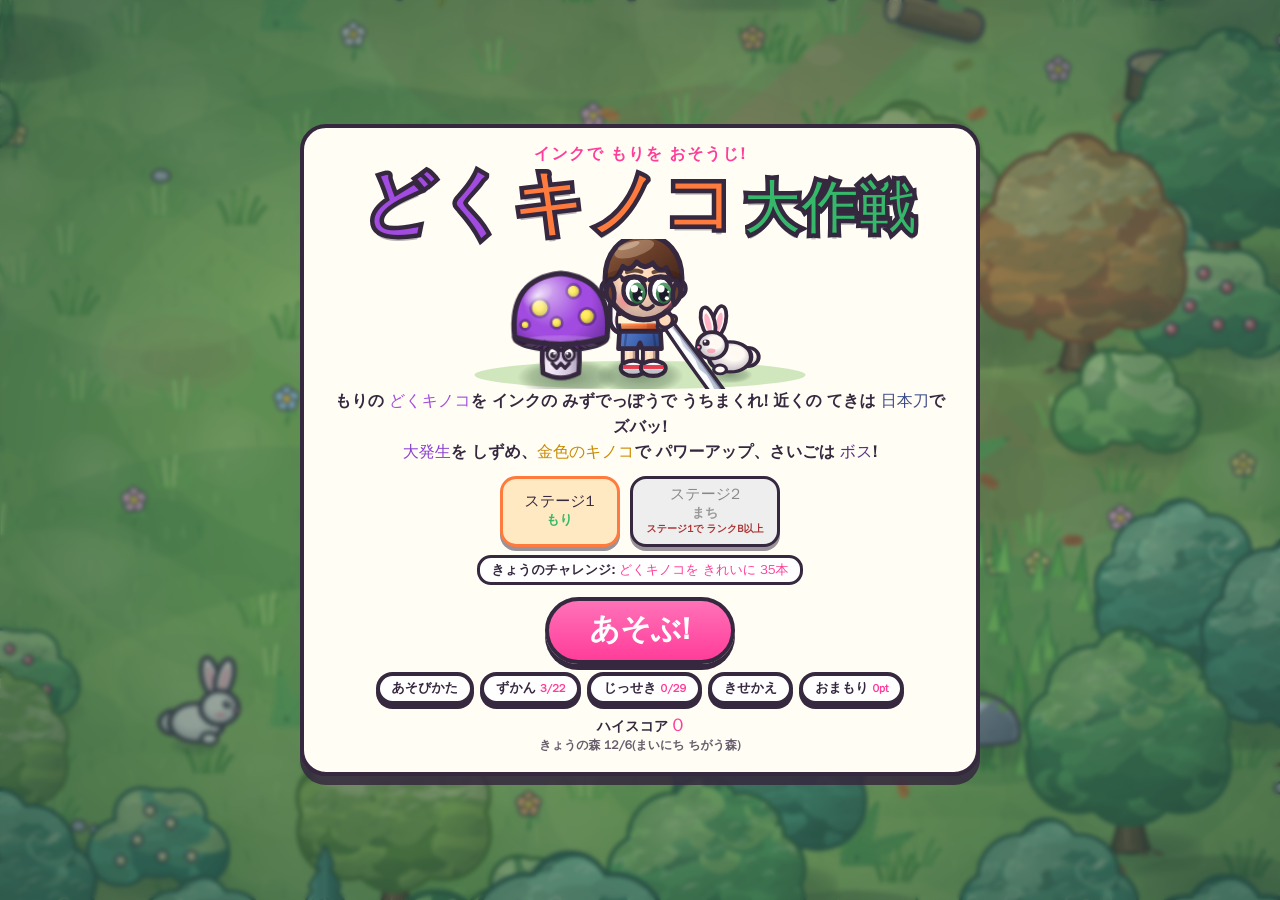
==== commit 9ee10fbc: "ボスを強く・止まるバグを修正 - ボス(キノコおやかた / リーゼント総長): HP 150 / 180 に。赤い予告のあとに ジャンプふみつけ・とっしん、   さわると痛い、胞子も当たると痛い。HP" ====
--- a/index.html
+++ b/index.html
@@ -140,6 +140,7 @@
 .card { background: var(--cream); border: 4px solid var(--ink); border-radius: 26px; box-shadow: 0 9px 0 rgba(53, 40, 63, 0.85); padding: 16px 22px 18px; max-width: min(94vw, 680px); max-height: 96vh; overflow: auto; text-align: center; animation: pop 0.35s cubic-bezier(0.3, 1.5, 0.5, 1); }
 .card h2 { margin: 0 0 6px; font-size: clamp(26px, 6vw, 40px); }
 .card.small { min-width: min(80vw, 320px); }
+.pause-msg { margin: 0 0 4px; font-size: 14px; line-height: 1.5; }
 
 .logo-small { font-size: clamp(12px, 3vw, 16px); color: var(--pink); letter-spacing: 0.08em; }
 .logo h1 { margin: 0 0 4px; font-size: clamp(40px, 9.5vw, 72px); line-height: 1.05; letter-spacing: 0.02em; -webkit-text-stroke: 9px var(--ink); paint-order: stroke fill; text-shadow: 0 6px 0 rgba(53, 40, 63, 0.35); }
@@ -367,7 +368,7 @@
 
 <div id="toast" class="hidden"></div>
 <div id="banner" class="hidden"></div>
-<div id="hint" class="hidden"><span class="pc-only">WASD / 矢印キーで うごく ・ クリックで うつ ・ Shift で ダッシュ ・ 近くの てきは 日本刀で 斬る!</span><span class="touch-only">左がわで うごく ・ 右がわで ねらって うつ ・ 左を 2回タップで ダッシュ!</span></div>
+<div id="hint" class="hidden"><span class="pc-only">WASD / 矢印キーで うごく ・ クリックで うつ ・ E か 右クリックで ダッシュ ・ 近くの てきは 日本刀で 斬る!</span><span class="touch-only">左がわで うごく ・ 右がわで ねらって うつ ・ 左を 2回タップで ダッシュ!</span></div>
 
 <!-- タイトル -->
 <div id="title" class="overlay">
@@ -412,13 +413,13 @@
       <li class="gold"><canvas id="ic-gold" width="72" height="72"></canvas><b>金色のキノコ</b><span>にげる! たおすと<br>ゴールドパワー</span></li>
       <li class="boss-l"><canvas id="ic-boss" width="72" height="72"></canvas><b>キノコおやかた</b><span>のこり1ぷんで とうじょう。<br>かさを あげたら ねらえ</span></li>
       <li class="sword-l"><canvas id="ic-katana" width="72" height="72"></canvas><b>日本刀</b><span>てきが 近いと 自動で 刀に。<br>おしっぱなしで 3段コンボ</span></li>
-      <li><canvas id="ic-dash" width="72" height="72"></canvas><b>ダッシュ</b><span>Shift / 右クリック / 左を 2回タップ。<br>その間は 無敵</span></li>
+      <li><canvas id="ic-dash" width="72" height="72"></canvas><b>ダッシュ</b><span>E / 右クリック / 左を 2回タップ。<br>その間は 無敵</span></li>
       <li><canvas id="ic-crate" width="72" height="72"></canvas><b>武器の箱</b><span>ひろうと しばらく<br>武器が かわる</span></li>
       <li><canvas id="ic-map" width="72" height="72"></canvas><b>ミニマップ</b><span>むらさき: どくキノコ<br>あか: てき</span></li>
       <li class="enemy"><canvas id="ic-gorilla" width="72" height="72"></canvas><canvas id="ic-bear" width="72" height="72"></canvas><canvas id="ic-boar" width="72" height="72"></canvas><b>ゴリラ・クマ・イノシシ</b><span>こうげきされると ダメージ。<br>インクで おいはらおう</span></li>
     </ul>
     <div class="controls">
-      <div class="pc-only"><b>PC</b> WASD/矢印: うごく ・ マウス: ねらう ・ クリック/スペース: うつ(近くの てきは 斬る) ・ Shift/右クリック: ダッシュ ・ P: ポーズ</div>
+      <div class="pc-only"><b>PC</b> WASD/矢印: うごく ・ マウス: ねらう ・ クリック/スペース: うつ(近くの てきは 斬る) ・ E/右クリック: ダッシュ ・ P: ポーズ</div>
       <div class="touch-only"><b>スマホ</b> 左がわ ドラッグ: うごく ・ 右がわ ドラッグ: ねらって うつ(近くの てきは 斬る) ・ 左がわ 2回タップ: ダッシュ</div>
     </div>
     </div>
@@ -430,6 +431,7 @@
 <div id="pause" class="overlay hidden">
   <div class="card small">
     <h2>ポーズ</h2>
+    <p class="pause-msg">ゲームを とめています。<br>「つづける」で もどれるよ</p>
     <button id="btnResume" class="big-btn">つづける</button>
     <button id="btnQuit" class="sub-btn">タイトルへ</button>
   </div>
@@ -610,7 +612,7 @@
 
   player: {
     r: 15, speed: 222, accel: 2600, decel: 3600, maxHp: 100,
-    // ダッシュ: 一瞬だけ速く走る(そのあいだ無敵)。Shift / 右クリック / 左がわを2回タップ
+    // ダッシュ: 一瞬だけ速く走る(そのあいだ無敵)。E / 右クリック / 左がわを2回タップ
     dash: { speed: 780, time: 0.17, cd: 0.6, invuln: 0.24 },
     invuln: 0.9,          // 被弾後の無敵時間
     slowMul: 0.5, slowTime: 6,   // 毒キノコを食べたとき
@@ -661,7 +663,7 @@
     zombie: { name: 'ゾンビ',   cr: 18, hr: 32, hp: 26, wander: 30, chase: 72,  sight: 380, windup: 0.7,  damage: 18, reach: 70, score: 70, atk: 'swipe' },
     yankee: { name: 'ヤンキー', cr: 18, hr: 32, hp: 16, wander: 55, chase: 125, charge: 470, sight: 480, windup: 0.75, damage: 15, score: 80, atk: 'charge' },
   };
-  const BOSS = { name: 'リーゼント総長', hp: 60, cr: 52, hr: 80 };
+  const BOSS = { name: 'リーゼント総長', hp: 180, cr: 52, hr: 80 };
 
   // ---------- マップ ----------
   function populate(W, H) {
@@ -3098,7 +3100,12 @@
     try { localStorage.setItem('kinoko_mute', m ? '1' : '0'); } catch (e) { /* 無視 */ }
     if (master) master.gain.value = m ? 0 : 0.55;
   }
-  return { init, sfx, startBgm, stopBgm, setMuted, isMuted: () => muted };
+  // ポーズ中は 音を止める(画面が止まっているのに音だけ鳴りつづけないように)
+  function setPaused(p) {
+    if (!ctx) return;
+    try { if (p) ctx.suspend(); else ctx.resume(); } catch (e) { /* 無視 */ }
+  }
+  return { init, sfx, startBgm, stopBgm, setMuted, setPaused, isMuted: () => muted };
 })();
 
 /* ---- js/input.js ---- */
@@ -3146,7 +3153,8 @@
       if (e.repeat) { if (MOVE_KEYS[e.code] || e.code === 'Space') e.preventDefault(); return; }
       if (MOVE_KEYS[e.code] || e.code === 'Space') e.preventDefault();
       keys.add(e.code);
-      if (e.code === 'ShiftLeft' || e.code === 'ShiftRight' || e.code === 'KeyL') dashReq = true;
+      // ダッシュ: E / Q / L(Shift は Windows で5回押すと「固定キー」画面が出てゲームが止まるので使わない)
+      if (e.code === 'KeyE' || e.code === 'KeyQ' || e.code === 'KeyL') dashReq = true;
       if (hooks.onKey) hooks.onKey(e.code);
     });
     window.addEventListener('keyup', (e) => keys.delete(e.code));
@@ -4493,7 +4501,9 @@
       shotgun:   { name: 'ショットガン', color: '#ffb347', time: 18, rate: 4.5, n: 8, arc: 0.7, speed: 820, range: 360, dmg: 1, tip: '連射で ひろく ばらまく。ふっとばす' },
       drone:     { name: 'こうげきドローン', color: '#9fd3ec', time: 25, n: 3, life: 25, rate: 4, seek: 380, speed: 700, tip: '3台の ドローンが まわりを とんで、てきや どくキノコを 自動で うつ' },
     },
-    boss: { at: 62, hp: 46, cr: 48, hr: 72, speed: 42, weakEvery: 7, weakTime: 2.6, weakMul: 3, sporeEvery: 4.5, spores: 5, cloudEvery: 10, cloudR: 170, cloudTime: 3.2, score: 3000 },
+    // ボス: HPが多く、体当たり・ジャンプでふみつけ(森)/とっしん(まち)で攻めてくる。HPが半分を切ると おこって速くなる
+    boss: { at: 62, hp: 150, cr: 48, hr: 72, speed: 58, weakEvery: 8, weakTime: 2.2, weakMul: 2, sporeEvery: 4, spores: 7, sporeDmg: 9, cloudEvery: 9, cloudR: 170, cloudTime: 3.2, score: 3000,
+      touch: 10, touchEvery: 1.7, atkEvery: 3.2, stompWind: 0.85, stompAir: 0.6, stompR: 170, stompDmg: 22, chargeWind: 0.8, chargeTime: 0.75, chargeSpeed: 640, chargeDmg: 24, rage: 0.5, rageMul: 1.45, meleeMul: 0.6, minions: 2 },
     mission: { bonusTime: 12, bonusScore: 300 },
     companion: { time: 14, max: 2, seek: 280, hitEvery: 1.1 },
     allyMax: 4,
@@ -4804,7 +4814,8 @@
     if (!s) return false;
     const hp = Math.round(C.boss.hp * (G.loop ? 1.6 : 1));
     Meta.codexSee('boss');
-    const b = { kind: 'boss', x: s.x, y: s.y, hp, maxHp: hp, t: 0, weakT: C.boss.weakEvery, weak: 0, sporeT: 2.5, cloudT: 6, cloud: 0, flash: 0, face: 1, wob: 0, hr: C.boss.hr, dead: false, intro: 2.2 };
+    const b = { kind: 'boss', x: s.x, y: s.y, hp, maxHp: hp, t: 0, weakT: C.boss.weakEvery, weak: 0, sporeT: 2.5, cloudT: 6, cloud: 0, flash: 0, face: 1, wob: 0, hr: C.boss.hr, dead: false, intro: 2.2,
+      atkT: 2.5, atk: null, aphase: '', ast: 0, z: 0, sx: 0, sy: 0, tx: 0, ty: 0, cvx: 0, cvy: 0, aim: 0, hitDone: false, rage: false, touchCd: 0 };
     G.boss = b;
     if (G.ev) { for (const m of G.ev.mush) m.ev = null; G.ev = null; }
     if (G.stage === 2) { b.hp = Math.round(Town.BOSS.hp * (G.loop ? 1.6 : 1)); b.maxHp = b.hp; b.hr = Town.BOSS.hr; }
@@ -4826,15 +4837,41 @@
     if (B.wob > 0) B.wob -= dt;
     if (B.intro > 0) { B.intro -= dt; return; }
     const dx = P.x - B.x; const dy = P.y - B.y; const d = Math.hypot(dx, dy);
-    // ゆっくり追ってくる
-    if (d > 150 && B.weak <= 0) { const a = Math.atan2(dy, dx); moveBody(B, Math.cos(a) * C.boss.speed * dt, Math.sin(a) * C.boss.speed * dt, C.boss.cr); if (Math.abs(dx) > 10) B.face = dx > 0 ? 1 : -1; }
+    const CB = C.boss;
+    const rm = B.rage ? CB.rageMul : 1;
+    if (B.touchCd > 0) B.touchCd -= dt;
+    // HPが半分を切ると おこる: 速く・攻撃の間かくが短く・子分をよぶ
+    if (!B.rage && B.hp < B.maxHp * CB.rage) {
+      B.rage = true;
+      UI.banner(G.stage === 2 ? '総長が キレた!' : 'おやかたが おこった!');
+      G.cam.shake = Math.max(G.cam.shake, 14); G.flashRed = 0.3;
+      ring(B.x, B.y, 20, 260, 0.7, 'rgba(255,80,80,0.9)', 10);
+      Sound.sfx.bossRoar();
+      for (let i = 0; i < CB.minions; i++) { const e = spawnEnemy(false); if (e) { e.x = B.x + rr(-120, 120); e.y = B.y + rr(-80, 80); if (!G.world.isOpen(e.x, e.y, e.def.cr)) { e.x = B.x; e.y = B.y + 90; } e.state = 'chase'; e.seen = true; e.cool = 1; } }
+    }
+    // 攻撃中は 攻撃だけ進める
+    if (B.atk) { updateBossAttack(B, P, dt, dx, dy, d); return; }
+    // 追ってくる(弱点をさらしている間は止まる)
+    if (d > 110 && B.weak <= 0) { const a = Math.atan2(dy, dx); moveBody(B, Math.cos(a) * CB.speed * rm * dt, Math.sin(a) * CB.speed * rm * dt, CB.cr); if (Math.abs(dx) > 10) B.face = dx > 0 ? 1 : -1; }
+    // 体当たり(さわると いたい)
+    if (G.state === 'playing' && d < CB.cr + P.r + 4 && B.touchCd <= 0 && B.weak <= 0) { if (hurtPlayer(CB.touch, B.x, B.y, 420)) B.touchCd = CB.touchEvery; }
     // 弱点をさらす
-    if (B.weak > 0) { B.weak -= dt; if (B.weak <= 0) B.weakT = C.boss.weakEvery; }
-    else { B.weakT -= dt; if (B.weakT <= 0) { B.weak = C.boss.weakTime * (G.charmBossWeak || 1); floatText(B.x, B.y - 150, 'いまだ!', '#ffe14d', 30); Sound.sfx.charged(); } }
+    if (B.weak > 0) { B.weak -= dt; if (B.weak <= 0) B.weakT = CB.weakEvery; }
+    else { B.weakT -= dt; if (B.weakT <= 0) { B.weak = CB.weakTime * (G.charmBossWeak || 1); floatText(B.x, B.y - 150, 'いまだ!', '#ffe14d', 30); Sound.sfx.charged(); } }
+    // 大技: ジャンプふみつけ / とっしん
+    if (B.weak <= 0) {
+      B.atkT -= dt * rm;
+      if (B.atkT <= 0 && d < 560 && G.state === 'playing') {
+        B.atkT = CB.atkEvery;
+        const kind = G.stage === 2 ? (Math.random() < 0.6 ? 'charge' : 'stomp') : (Math.random() < 0.7 ? 'stomp' : 'charge');
+        startBossAttack(B, P, kind);
+        return;
+      }
+    }
     // 胞子
-    B.sporeT -= dt;
+    B.sporeT -= dt * rm;
     if (B.sporeT <= 0 && B.weak <= 0) {
-      B.sporeT = C.boss.sporeEvery;
+      B.sporeT = CB.sporeEvery;
       for (let i = 0; i < C.boss.spores; i++) {
         const a = Math.atan2(dy, dx) + (i - (C.boss.spores - 1) / 2) * 0.45 + rr(-0.1, 0.1);
         const sp = rr(150, 230);
@@ -4849,9 +4886,67 @@
       if (G.state === 'playing' && d < C.boss.cloudR + P.r && G.power <= 0 && P.slowT <= 0.5) { P.slowT = 1.2; }
       if (Math.random() < dt * 24) addParticle({ x: B.x + rr(-C.boss.cloudR, C.boss.cloudR), y: B.y + rr(-C.boss.cloudR, C.boss.cloudR) * 0.8, vx: rr(-10, 10), vy: -rr(5, 15), ay: 0, drag: 0, life: 1.2, max: 1.2, size: rr(4, 8), color: '#a24be0', shape: 'bubble', rot: 0, vr: 0, grow: 0 });
     } else { B.cloudT -= dt; if (B.cloudT <= 0 && B.weak <= 0) { B.cloudT = C.boss.cloudEvery; B.cloud = C.boss.cloudTime; ring(B.x, B.y, 20, C.boss.cloudR, 0.6, 'rgba(170,70,230,0.8)', 8); Sound.sfx.poison(); } }
-    // 体当たりで押し返す(ダメージはない: 毒の雲と子キノコで攻める)
+    pushPlayer(B, P, dx, dy, d);
+  }
+  function pushPlayer(B, P, dx, dy, d) {
     const min = C.boss.cr + P.r;
-    if (d < min && d > 0.1) { const k = (min - d); moveBody(P, (dx / d) * k, (dy / d) * k, P.r); if (G.power > 0) hitBoss({ x: P.x, y: P.y, vx: dx * 4, vy: dy * 4, dmg: 1, gold: true }); }
+    if (d < min && d > 0.1 && (B.z || 0) < 20) { const k = (min - d); moveBody(P, (dx / d) * k, (dy / d) * k, P.r); if (G.power > 0) hitBoss({ x: P.x, y: P.y, vx: dx * 4, vy: dy * 4, dmg: 1, gold: true }); }
+  }
+  // ---- ボスの大技 ----
+  function startBossAttack(B, P, kind) {
+    const CB = C.boss;
+    B.atk = kind; B.aphase = 'wind'; B.ast = 0; B.hitDone = false;
+    B.aim = Math.atan2(P.y - B.y, P.x - B.x);
+    B.tx = P.x; B.ty = P.y; B.sx = B.x; B.sy = B.y;
+    if (Math.abs(P.x - B.x) > 10) B.face = P.x > B.x ? 1 : -1;
+    B.wob = 0.3;
+    floatText(B.x, B.y - 160, '!!', '#ff4d4d', 34);
+    Sound.sfx.roar();
+    B.windDur = (kind === 'stomp' ? CB.stompWind : CB.chargeWind) / (B.rage ? 1.25 : 1);
+  }
+  function updateBossAttack(B, P, dt, dx, dy, d) {
+    const CB = C.boss;
+    B.ast += dt;
+    if (B.aphase === 'wind') {
+      // ねらいは ためている間だけ追う(最後の少しは固定 → よけられる)
+      if (B.ast < B.windDur - 0.25) { B.aim = Math.atan2(P.y - B.y, P.x - B.x); B.tx = P.x; B.ty = P.y; }
+      if (B.ast >= B.windDur) {
+        B.aphase = 'go'; B.ast = 0; B.sx = B.x; B.sy = B.y;
+        if (B.atk === 'charge') { B.cvx = Math.cos(B.aim) * CB.chargeSpeed * (B.rage ? 1.15 : 1); B.cvy = Math.sin(B.aim) * CB.chargeSpeed * (B.rage ? 1.15 : 1); Sound.sfx.roar(); }
+        else { const dd = Math.min(Math.hypot(B.tx - B.x, B.ty - B.y), 420); B.tx = B.x + Math.cos(B.aim) * dd; B.ty = B.y + Math.sin(B.aim) * dd; }
+      }
+      return;
+    }
+    if (B.aphase === 'go') {
+      if (B.atk === 'stomp') {
+        const u = clamp(B.ast / CB.stompAir, 0, 1);
+        B.z = Math.sin(Math.PI * u) * 150;
+        moveBody(B, lerp(B.sx, B.tx, u) - B.x, lerp(B.sy, B.ty, u) - B.y, CB.cr, true);
+        if (u >= 1) {
+          B.z = 0; moveBody(B, 0, 0, CB.cr);
+          ring(B.x, B.y, 14, CB.stompR, 0.5, 'rgba(255,230,200,0.95)', 9);
+          burst(B.x, B.y - 6, 26, { s0: 80, s1: 260, l0: 0.4, l1: 0.9, z0: 8, z1: 16, color: 'rgba(210,190,150,0.85)', shape: 'dust', grow: 18 });
+          Sound.sfx.slam();
+          G.cam.shake = Math.max(G.cam.shake, 16); G.hitStop = Math.max(G.hitStop, 0.06);
+          if (G.state === 'playing' && Math.hypot(P.x - B.x, P.y - B.y) < CB.stompR + P.r) hurtPlayer(CB.stompDmg, B.x, B.y, 560);
+          // 着地のまわりに 小さな毒キノコ
+          for (let i = 0; i < (B.rage ? 4 : 2); i++) { const a = Math.random() * TAU; const x = B.x + Math.cos(a) * rr(90, 160); const y = B.y + Math.sin(a) * rr(70, 130); if (G.world.isOpen(x, y, 16) && !nearAnyMushroom(x, y, 26)) { const m = makeMushroom('poison', x, y, false); m.hidden = false; m.pop = 0; G.mushrooms.push(m); } }
+          B.aphase = 'rec'; B.ast = 0;
+        }
+      } else {
+        const r = moveBody(B, B.cvx * dt, B.cvy * dt, CB.cr);
+        if (Math.random() < dt * 50) addParticle({ x: B.x - B.cvx * 0.06, y: B.y - 2, vx: rr(-30, 30), vy: rr(-40, -5), ay: 0, drag: 0, life: 0.5, max: 0.5, size: rr(10, 18), grow: 20, color: 'rgba(210,190,150,0.7)', shape: 'dust', rot: 0, vr: 0 });
+        if (!B.hitDone && G.state === 'playing' && Math.hypot(P.x - B.x, P.y - B.y) < CB.cr + P.r + 10) { B.hitDone = true; hurtPlayer(CB.chargeDmg, B.x, B.y, 620); }
+        if (r.hit || r.water || B.ast >= CB.chargeTime) {
+          if (r.hit || r.water) { G.cam.shake = Math.max(G.cam.shake, 10); Sound.sfx.slam(); burst(B.x, B.y - 20, 14, { s0: 60, s1: 180, l0: 0.4, l1: 0.8, z0: 6, z1: 12, color: 'rgba(210,190,150,0.8)', shape: 'dust', grow: 14 }); }
+          B.aphase = 'rec'; B.ast = 0;
+        }
+      }
+      return;
+    }
+    // もどり: すき(ここが攻めどき)
+    if (B.ast >= (B.atk === 'charge' && B.hitDone === false ? 1.0 : 0.7) / (B.rage ? 1.2 : 1)) { B.atk = null; B.aphase = ''; }
+    pushPlayer(B, P, dx, dy, d);
   }
   function updateSpores(dt) {
     const keep = [];
@@ -4860,6 +4955,8 @@
       s.x += s.vx * dt; s.y += s.vy * dt;
       s.vz -= 420 * dt; s.z += s.vz * dt;
       if (s.z <= 0) {
+        const P = G.player;
+        if (G.state === 'playing' && Math.hypot(P.x - s.x, P.y - s.y) < 34) hurtPlayer(C.boss.sporeDmg, s.x, s.y, 220);
         // 着地: 小さな毒キノコが生える
         if (G.world.isOpen(s.x, s.y, 16) && !nearAnyMushroom(s.x, s.y, 26)) { const m = makeMushroom('poison', s.x, s.y, false); m.hidden = false; m.pop = 0; G.mushrooms.push(m); }
         burst(s.x, s.y - 4, 6, { s0: 20, s1: 70, l0: 0.3, l1: 0.6, z0: 2, z1: 4, color: ['#c35cff', '#8a2be2'], shape: 'bubble', ay: -30 });
@@ -4872,11 +4969,13 @@
   function hitBoss(p) {
     const B = G.boss;
     if (!B || B.dead) return;
+    if ((B.z || 0) > 60) return; // 空中では当たらない
     const weak = B.weak > 0;
-    const dmg = (p.dmg || 1) * (weak ? C.boss.weakMul : 1);
+    const dmg = Math.max(1, Math.round((p.dmg || 1) * (weak ? C.boss.weakMul : 1) * (p.melee ? C.boss.meleeMul : 1)));
     B.hp -= dmg; B.flash = 0.12; B.wob = 0.3;
     burst(p.x, p.y - 20, weak ? 14 : 6, { dir: Math.atan2(p.vy, p.vx), spread: 2.4, s0: 50, s1: 170, l0: 0.25, l1: 0.5, z0: 2, z1: 4.5, color: p.gold ? ['#ffe14d', '#fff'] : weak ? ['#ff3d9a', '#fff', '#ffe14d'] : ['#ff3d9a', '#ff9ad0'], shape: 'ink', ay: 260 });
-    if (weak) { floatText(p.x, p.y - 60, 'クリティカル! x' + C.boss.weakMul, '#ffe14d', 22); G.hitStop = Math.max(G.hitStop, 0.05); G.cam.shake = Math.max(G.cam.shake, 4); }
+    if (weak && !p.melee) { floatText(p.x, p.y - 60, 'クリティカル!', '#ffe14d', 22); G.hitStop = Math.max(G.hitStop, 0.05); G.cam.shake = Math.max(G.cam.shake, 4); }
+    B.lastDmg = dmg;
     Sound.sfx.hitEnemy();
     if (B.hp <= 0) defeatBoss();
   }
@@ -5103,7 +5202,7 @@
     };
     for (const e of G.enemies) if (isHostile(e) && e.z < 40) test(e.x, e.y, e.def.cr, e);
     const B = G.boss;
-    if (B && !B.dead && B.intro <= 0) test(B.x, B.y, G.stage === 2 ? Town.BOSS.cr : Features.C.boss.cr, B);
+    if (B && !B.dead && B.intro <= 0 && (B.z || 0) < 40) test(B.x, B.y, G.stage === 2 ? Town.BOSS.cr : Features.C.boss.cr, B);
     return best;
   }
 
@@ -5156,12 +5255,12 @@
       sw.hit.add(e); strikeEnemy(P, e, H, sw);
     }
     const B = G.boss;
-    if (B && !B.dead && B.intro <= 0 && !sw.hit.has(B) && inSweep(B.x, B.y - 30, B.hr * 0.7)) {
+    if (B && !B.dead && B.intro <= 0 && (B.z || 0) < 40 && !sw.hit.has(B) && inSweep(B.x, B.y - 30, B.hr * 0.7)) {
       sw.hit.add(B);
       const a = Math.atan2(B.y - 30 - P.y, B.x - P.x);
       Features.hitBoss({ x: B.x - Math.cos(a) * B.hr * 0.5, y: B.y - 10, vx: Math.cos(sw.angle) * 500, vy: Math.sin(sw.angle) * 500, dmg: H.dmg * (G.power > 0 ? 2 : 1), gold: G.power > 0, melee: true });
       sparks(P, B.x - Math.cos(a) * B.hr * 0.5, B.y - 40, sw.angle, H.finisher);
-      floatText(B.x + rr(-20, 20), B.y - 150, String(H.dmg * (G.power > 0 ? 2 : 1) * (B.weak > 0 ? Features.C.boss.weakMul : 1)), B.weak > 0 ? '#ffe14d' : '#fff', H.finisher ? 30 : 22);
+      floatText(B.x + rr(-20, 20), B.y - 150, String(B.lastDmg || 1), B.weak > 0 ? '#ffe14d' : '#fff', H.finisher ? 30 : 22);
       feel(P, H, sw, true);
     }
     for (const m of G.mushrooms) {
@@ -5828,7 +5927,11 @@
       case 'crate': ctx.save(); ctx.translate(o.x, o.y); Art.drawCrate(ctx, o, t); ctx.restore(); break;
       case 'boss': {
         ctx.save(); ctx.translate(o.x, o.y);
+        const bz = o.z || 0;
+        if (bz > 0) { Art.shadow(ctx, 70 - bz * 0.15, 24 - bz * 0.05, 0.35, 0, 4); ctx.translate(0, -bz); G.noShadow = true; }
+        if (o.rage && !o.dead) { ctx.save(); ctx.globalAlpha = 0.35 + Math.sin(t * 12) * 0.15; Art.blit(ctx, Art.S.glowPoison, 0, -90, 2.4); ctx.restore(); }
         if (G.stage === 2) Town.drawBossYankee(ctx, o, t); else { ctx.scale(o.face || 1, 1); Art.drawBoss(ctx, o, t); }
+        G.noShadow = false;
         ctx.restore();
         break;
       }
@@ -5972,6 +6075,25 @@
     }
     const B = G.boss;
     if (B && B.cloud > 0) { const k = Math.min(1, B.cloud / 0.6); zone(ctx, B.x, B.y, Features.C.boss.cloudR, `rgba(150,50,220,${0.5 * k})`, 'rgba(150,50,220,0)'); }
+    // ボスの大技の予告(赤いゾーン)
+    if (B && !B.dead && B.atk && (B.aphase === 'wind' || (B.atk === 'stomp' && B.aphase === 'go'))) {
+      const CB = Features.C.boss;
+      const u = B.aphase === 'wind' ? clamp(B.ast / B.windDur, 0, 1) : 1;
+      ctx.save();
+      ctx.fillStyle = `rgba(255,50,60,${0.18 + 0.1 * Math.sin(t * 22) + u * 0.12})`; ctx.strokeStyle = 'rgba(255,60,70,0.9)'; ctx.lineWidth = 3; ctx.setLineDash([12, 8]);
+      if (B.atk === 'stomp') {
+        let tx = B.tx; let ty = B.ty;
+        if (B.aphase === 'wind') { const dd = Math.min(Math.hypot(B.tx - B.x, B.ty - B.y), 420); tx = B.x + Math.cos(B.aim) * dd; ty = B.y + Math.sin(B.aim) * dd; }
+        ctx.beginPath(); ctx.ellipse(tx, ty, CB.stompR, CB.stompR * 0.8, 0, 0, TAU); ctx.fill(); ctx.stroke();
+        ctx.setLineDash([]); ctx.fillStyle = 'rgba(255,60,70,0.35)'; ctx.beginPath(); ctx.ellipse(tx, ty, CB.stompR * u, CB.stompR * 0.8 * u, 0, 0, TAU); ctx.fill();
+      } else {
+        const len = CB.chargeSpeed * CB.chargeTime * (B.rage ? 1.15 : 1);
+        ctx.translate(B.x, B.y); ctx.rotate(B.aim);
+        ctx.beginPath(); ctx.rect(0, -CB.cr - 6, len, (CB.cr + 6) * 2); ctx.fill(); ctx.stroke();
+        ctx.setLineDash([]); ctx.fillStyle = 'rgba(255,60,70,0.35)'; ctx.fillRect(0, -CB.cr - 6, len * u, (CB.cr + 6) * 2);
+      }
+      ctx.restore();
+    }
   }
 
   // ---------- 敵の攻撃予告(赤いゾーン) ----------
@@ -6122,7 +6244,7 @@
     ctx.globalAlpha = 1;
   }
 
-  function drawProjectiles(ctx) {
+  function drawProjectiles(ctx, t) {
     const S = Art.S;
     for (const s of G.spores || []) {
       ctx.fillStyle = 'rgba(30,60,40,0.22)'; ctx.beginPath(); ctx.ellipse(s.x, s.y, 6, 3, 0, 0, TAU); ctx.fill();
@@ -6325,7 +6447,7 @@
     }
     mark('objects');
     drawSlashes(ctx);
-    drawProjectiles(ctx);
+    drawProjectiles(ctx, t);
     drawParticles(ctx, left, top, right, bottom);
     drawAmbient(ctx, t);
     drawTexts(ctx);
@@ -6604,7 +6726,7 @@
 
 // ---------- 状態遷移 ----------
 function startGame() {
-  Sound.init();
+  Sound.init(); Sound.setPaused(false);
   Sound.sfx.start();
   Sound.startBgm();
   resetGame();
@@ -6683,7 +6805,7 @@
   document.querySelectorAll('[data-stage]').forEach((b) => { const n = +b.dataset.stage; b.classList.toggle('on', G.stage === n); b.classList.toggle('lock', n === 2 && !Meta.stage2Unlocked()); });
 }
 function toTitle() {
-  Sound.stopBgm();
+  Sound.stopBgm(); Sound.setPaused(false);
   G.state = 'title'; G.paused = false;
   resetGame();
   G.cam.x = G.player.x + 120; G.cam.y = G.player.y;
@@ -6698,6 +6820,7 @@
   if (G.state !== 'playing') return;
   G.paused = p;
   UI.show('pause', p);
+  Sound.setPaused(p);
   if (p) Input.releaseAll();
 }
 
@@ -6781,11 +6904,19 @@
     let scale = 1;
     if (G.hitStop > 0) { G.hitStop -= dt; scale = 0.12; }
     let rem = dt * scale;
-    while (rem > 1e-6) { const h = Math.min(rem, 1 / 60); step(h); rem -= h; }
-  }
-  Render.draw(G.clock);
-  if (G.state !== 'title') { Render.drawMini(); UI.updateHud(); }
-  else if (!UI.el.title.classList.contains('hidden')) drawTitleArt(G.clock);
+    while (rem > 1e-6) { const h = Math.min(rem, 1 / 60); safe('step', () => step(h)); rem -= h; }
+  }
+  safe('draw', () => Render.draw(G.clock));
+  if (G.state !== 'title') { safe('hud', () => { Render.drawMini(); UI.updateHud(); }); }
+  else if (!UI.el.title.classList.contains('hidden')) safe('title', () => drawTitleArt(G.clock));
+}
+// 思わぬエラーが起きても、そのフレームだけ飛ばして遊びつづけられるようにする
+const errLog = [];
+function safe(where, fn) {
+  try { fn(); } catch (e) {
+    if (errLog.length < 20) { errLog.push(where + ': ' + (e && e.message)); console.error(e); }
+    if (where === 'draw') { try { G.ctx.setTransform(1, 0, 0, 1, 0, 0); G.ctx.globalAlpha = 1; G.ctx.globalCompositeOperation = 'source-over'; G.noShadow = false; } catch (e2) { /* 無視 */ } }
+  }
 }
 
 // タイトル画面のイラスト: 刀を構えた主人公・どくキノコ・うさぎ(ゆれる)
@@ -6872,7 +7003,9 @@
   UI.el.btnStart.addEventListener('click', startGame);
   UI.el.btnRetry.addEventListener('click', startGame);
   UI.el.btnToTitle.addEventListener('click', toTitle);
-  UI.el.btnResume.addEventListener('click', () => setPaused(false));
+  UI.el.btnResume.addEventListener('click', (e) => { e.stopPropagation(); setPaused(false); });
+  // ポーズ画面は カードの外をタップしても つづける
+  UI.el.pause.addEventListener('click', (e) => { if (e.target === UI.el.pause) setPaused(false); });
   UI.el.btnQuit.addEventListener('click', toTitle);
   // ボタンにフォーカスが残ると、スペースキー(発射)でボタンが押されてしまうので外す
   UI.el.btnPause.addEventListener('click', (e) => { setPaused(!G.paused); e.currentTarget.blur(); });
@@ -6903,7 +7036,7 @@
 
 
   // 動作確認用: URL に ?debug を付けるとコンソールから状態を触れる
-  if (/[?&]debug/.test(location.search)) window.__kinoko = { perf, Features, Meta, Melee, purify, hitMushroom, refreshTitle, G, CONFIG, startGame, endGame, resetGame, spawnEnemy, makeEnemy, makeMushroom, makeCritter, setPaused, moveBody, step };
+  if (/[?&]debug/.test(location.search)) window.__kinoko = { errLog, perf, Features, Meta, Melee, purify, hitMushroom, refreshTitle, G, CONFIG, startGame, endGame, resetGame, spawnEnemy, makeEnemy, makeMushroom, makeCritter, setPaused, moveBody, step };
 
   requestAnimationFrame(loop);
 }
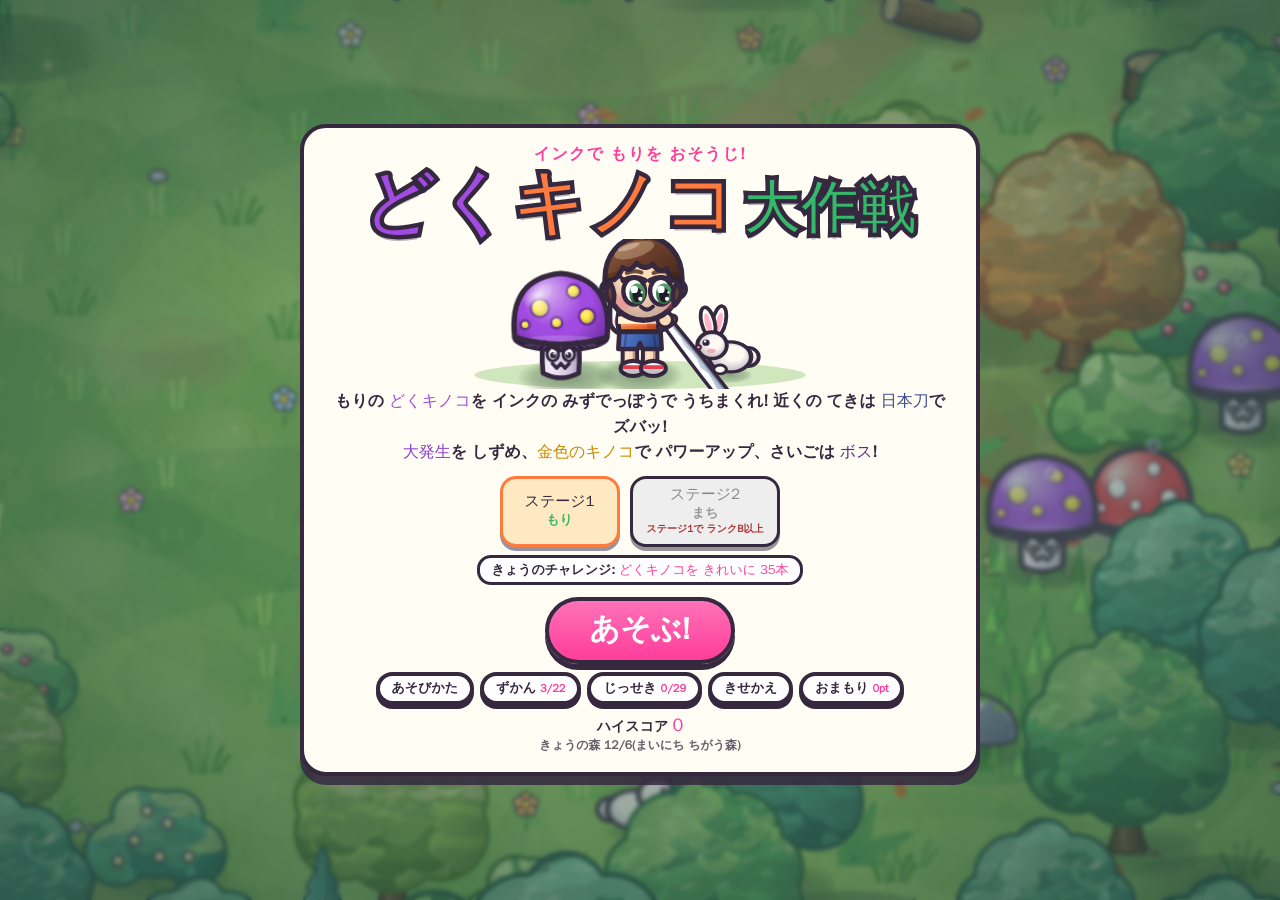
==== commit 8b0e4ce2: "画面を離れたら音を止める(戻るボタン・アプリ切り替え・ゲーム終了) - アプリ切り替え・別のタブ・戻るボタンでページを離れたとき(visibilitychange / pagehide)は、ポーズして" ====
--- a/index.html
+++ b/index.html
@@ -2944,10 +2944,12 @@
   let timer = null;
   let nextTime = 0;
   let step = 0;
+  let paused = false; // ゲームがポーズ中
+  let away = false;   // 画面が見えていない(アプリ切り替え・別のタブ・戻るボタンでページを離れた)
   try { muted = localStorage.getItem('kinoko_mute') === '1'; } catch (e) { /* 保存できなくても遊べる */ }
 
   function init() {
-    if (ctx) { if (ctx.state === 'suspended') ctx.resume(); return; }
+    if (ctx) { applyRun(); return; }
     const AC = window.AudioContext || window.webkitAudioContext;
     if (!AC) return;
     try {
@@ -2961,7 +2963,17 @@
       noiseBuf = ctx.createBuffer(1, ctx.sampleRate * 0.6, ctx.sampleRate);
       const d = noiseBuf.getChannelData(0);
       for (let i = 0; i < d.length; i++) d[i] = Math.random() * 2 - 1;
-    } catch (e) { ctx = null; }
+    } catch (e) { ctx = null; return; }
+    applyRun();
+  }
+  // ポーズ中・画面が見えていない間は 音をぜんぶ止める。どちらでもないときだけ鳴らす
+  // (タップで init() が呼ばれても、ポーズ中や裏にいる間は 勝手に鳴りださない)
+  function applyRun() {
+    if (!ctx) return;
+    try {
+      if (paused || away) { if (ctx.state === 'running') ctx.suspend(); }
+      else if (ctx.state !== 'running') ctx.resume(); // iPhone の 'interrupted' からも戻す
+    } catch (e) { /* 無視 */ }
   }
 
   function tone(freq, dur, type, vol, slideTo, delay, dest) {
@@ -3101,11 +3113,10 @@
     if (master) master.gain.value = m ? 0 : 0.55;
   }
   // ポーズ中は 音を止める(画面が止まっているのに音だけ鳴りつづけないように)
-  function setPaused(p) {
-    if (!ctx) return;
-    try { if (p) ctx.suspend(); else ctx.resume(); } catch (e) { /* 無視 */ }
-  }
-  return { init, sfx, startBgm, stopBgm, setMuted, setPaused, isMuted: () => muted };
+  function setPaused(p) { paused = !!p; applyRun(); }
+  // 画面が見えなくなったら止める。見えるようになっても、ポーズ中なら止めたまま
+  function setAway(a) { away = !!a; applyRun(); }
+  return { init, sfx, startBgm, stopBgm, setMuted, setPaused, setAway, isMuted: () => muted };
 })();
 
 /* ---- js/input.js ---- */
@@ -6756,6 +6767,7 @@
   G.over = { reason };
   G.overT = 0;
   Input.releaseAll();
+  Sound.stopBgm(); // 終わったら BGM は止める(結果画面で鳴りつづけない)
   if (reason === 'time') Sound.sfx.timeup(); else Sound.sfx.over();
   UI.show('hint', false);
   UI.banner(reason === 'time' ? 'タイムアップ!' : 'ダウン…');
@@ -7016,7 +7028,13 @@
 
   window.addEventListener('resize', () => { Render.resize(); });
   window.addEventListener('orientationchange', () => setTimeout(() => Render.resize(), 200));
-  document.addEventListener('visibilitychange', () => { if (document.hidden) setPaused(true); else if (G.state === 'playing') requestWakeLock(); });
+  // アプリ切り替え・別のタブ・画面オフ・戻るボタンでページを離れたときは、ポーズして音を止める。
+  // もどってきてもポーズのまま(つづけるボタンを押すまで音は鳴らない)
+  function goAway() { setPaused(true); Sound.setAway(true); }
+  function comeBack() { if (document.hidden) return; Sound.setAway(false); if (G.state === 'playing') requestWakeLock(); }
+  document.addEventListener('visibilitychange', () => { if (document.hidden) goAway(); else comeBack(); });
+  window.addEventListener('pagehide', goAway);
+  window.addEventListener('pageshow', (e) => { if (e.persisted) comeBack(); });
   window.addEventListener('blur', () => { if (G.state === 'playing') setPaused(true); });
 
   UI.el.bestTitle.textContent = loadBest().toLocaleString('en-US');
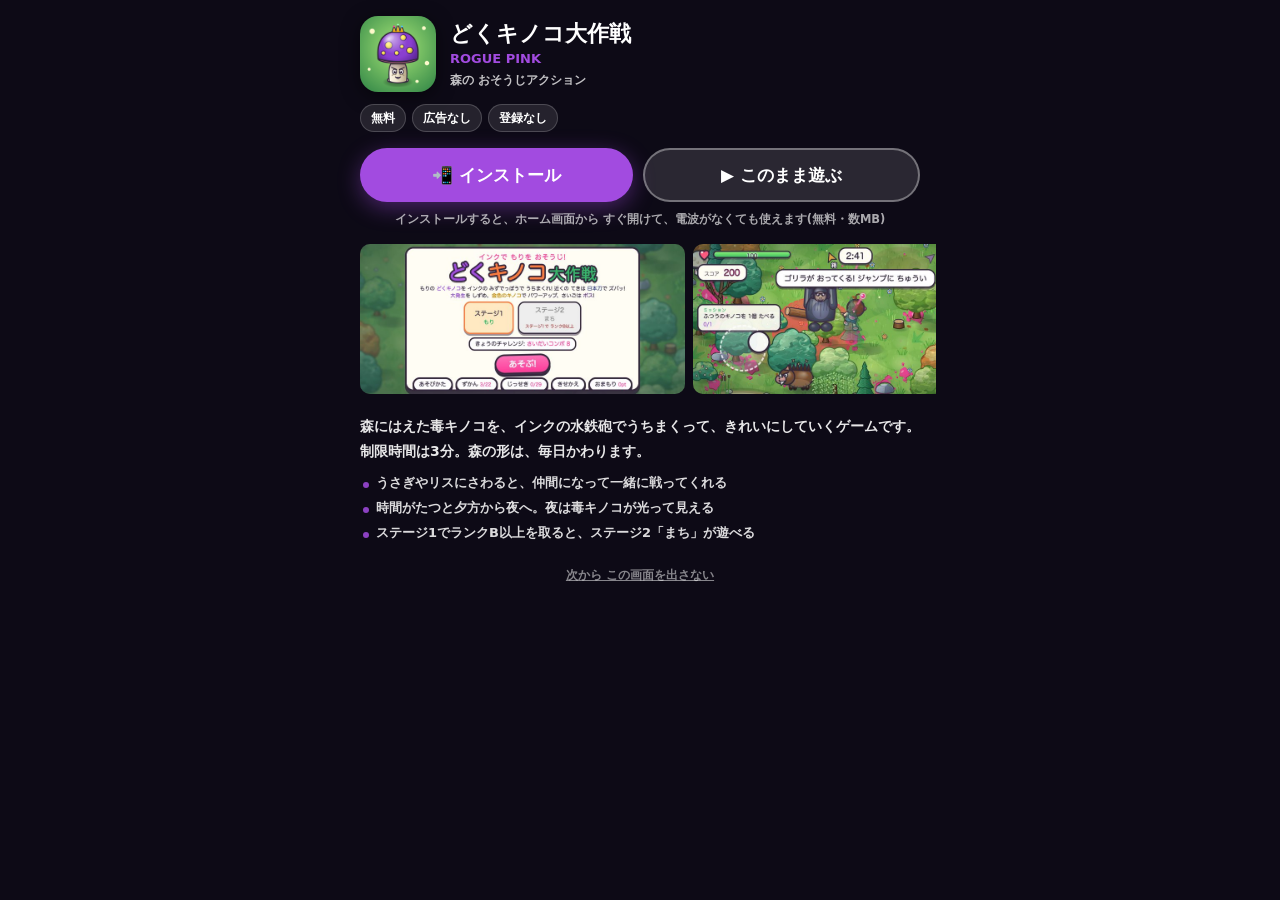
==== commit 34b65ad7: "はじめの画面(Google Play 風)と、ホーム画面に入れるための設定を付ける - manifest.webmanifest(id: ./?app=kinokogame-1・写真つき)を新しく作る" ====
--- a/index.html
+++ b/index.html
@@ -5,6 +5,11 @@
 <meta charset="utf-8">
 <meta name="viewport" content="width=device-width, initial-scale=1, maximum-scale=1, user-scalable=no, viewport-fit=cover">
 <meta name="theme-color" content="#86d257">
+<link rel="manifest" href="manifest.webmanifest">
+<link rel="apple-touch-icon" href="apple-touch-icon.png">
+<meta name="mobile-web-app-capable" content="yes">
+<meta name="apple-mobile-web-app-capable" content="yes">
+<meta name="apple-mobile-web-app-title" content="どくキノコ">
 <title>どくキノコ大作戦</title>
 <link rel="icon" href="data:image/svg+xml,%3Csvg xmlns='http://www.w3.org/2000/svg' viewBox='0 0 32 32'%3E%3Cpath d='M3 18C3 9 9 4 16 4s13 5 13 14z' fill='%23a24be0' stroke='%2335283f' stroke-width='2' stroke-linejoin='round'/%3E%3Crect x='11' y='18' width='10' height='10' rx='3' fill='%23efe3f7' stroke='%2335283f' stroke-width='2'/%3E%3Ccircle cx='11' cy='12' r='2.4' fill='%23ffe94d'/%3E%3Ccircle cx='20' cy='10' r='2' fill='%23ffe94d'/%3E%3C/svg%3E">
 <style>
@@ -329,6 +334,9 @@
   .th { width: 96px; height: 96px; }
   #touchHints { height: 96px; bottom: calc(14px + var(--safe-b)); }
 }
+
+/* はじめの画面の「ホーム画面に入れる方法」の案内は 暗い色の上に出るので、字を白に */
+#igHelp { color: #fff; }
 </style>
 </head>
 <body>
@@ -452,6 +460,24 @@
   </div>
 </div>
 
+<!-- install-gate: はじめの画面(Google Play 風)。install.js は まとめずに 別ファイルのまま読む(scripts/build.js) -->
+<script>
+  window.INSTALL_GATE = {
+    id: 'kinokogame', name: 'どくキノコ大作戦', icon: 'icon-192.png', color: '#a24be0',
+    tagline: '森の おそうじアクション',
+    badges: ['無料', '広告なし', '登録なし'],
+    shots: ['shots/1.jpg', 'shots/2.jpg', 'shots/3.jpg', 'shots/4.jpg', 'shots/5.jpg'],
+    desc: '森にはえた毒キノコを、インクの水鉄砲でうちまくって、きれいにしていくゲームです。制限時間は3分。森の形は、毎日かわります。',
+    points: ['うさぎやリスにさわると、仲間になって一緒に戦ってくれる', '時間がたつと夕方から夜へ。夜は毒キノコが光って見える', 'ステージ1でランクB以上を取ると、ステージ2「まち」が遊べる'],
+    playLabel: '▶ このまま遊ぶ'
+  };
+  // ホーム画面に入れたあと、電波がなくても開けるようにする(sw.js)
+  if ('serviceWorker' in navigator && /^https?:$/.test(location.protocol)) {
+    addEventListener('load', function () { navigator.serviceWorker.register('sw.js').catch(function () {}); });
+  }
+</script>
+<script src="install.js" data-keep="1"></script>
+<!-- /install-gate -->
 <script>
 /* ---- js/util.js ---- */
 'use strict';
@@ -2944,12 +2970,10 @@
   let timer = null;
   let nextTime = 0;
   let step = 0;
-  let paused = false; // ゲームがポーズ中
-  let away = false;   // 画面が見えていない(アプリ切り替え・別のタブ・戻るボタンでページを離れた)
   try { muted = localStorage.getItem('kinoko_mute') === '1'; } catch (e) { /* 保存できなくても遊べる */ }
 
   function init() {
-    if (ctx) { applyRun(); return; }
+    if (ctx) { if (ctx.state === 'suspended') ctx.resume(); return; }
     const AC = window.AudioContext || window.webkitAudioContext;
     if (!AC) return;
     try {
@@ -2963,17 +2987,7 @@
       noiseBuf = ctx.createBuffer(1, ctx.sampleRate * 0.6, ctx.sampleRate);
       const d = noiseBuf.getChannelData(0);
       for (let i = 0; i < d.length; i++) d[i] = Math.random() * 2 - 1;
-    } catch (e) { ctx = null; return; }
-    applyRun();
-  }
-  // ポーズ中・画面が見えていない間は 音をぜんぶ止める。どちらでもないときだけ鳴らす
-  // (タップで init() が呼ばれても、ポーズ中や裏にいる間は 勝手に鳴りださない)
-  function applyRun() {
-    if (!ctx) return;
-    try {
-      if (paused || away) { if (ctx.state === 'running') ctx.suspend(); }
-      else if (ctx.state !== 'running') ctx.resume(); // iPhone の 'interrupted' からも戻す
-    } catch (e) { /* 無視 */ }
+    } catch (e) { ctx = null; }
   }
 
   function tone(freq, dur, type, vol, slideTo, delay, dest) {
@@ -3113,10 +3127,11 @@
     if (master) master.gain.value = m ? 0 : 0.55;
   }
   // ポーズ中は 音を止める(画面が止まっているのに音だけ鳴りつづけないように)
-  function setPaused(p) { paused = !!p; applyRun(); }
-  // 画面が見えなくなったら止める。見えるようになっても、ポーズ中なら止めたまま
-  function setAway(a) { away = !!a; applyRun(); }
-  return { init, sfx, startBgm, stopBgm, setMuted, setPaused, setAway, isMuted: () => muted };
+  function setPaused(p) {
+    if (!ctx) return;
+    try { if (p) ctx.suspend(); else ctx.resume(); } catch (e) { /* 無視 */ }
+  }
+  return { init, sfx, startBgm, stopBgm, setMuted, setPaused, isMuted: () => muted };
 })();
 
 /* ---- js/input.js ---- */
@@ -6767,7 +6782,6 @@
   G.over = { reason };
   G.overT = 0;
   Input.releaseAll();
-  Sound.stopBgm(); // 終わったら BGM は止める(結果画面で鳴りつづけない)
   if (reason === 'time') Sound.sfx.timeup(); else Sound.sfx.over();
   UI.show('hint', false);
   UI.banner(reason === 'time' ? 'タイムアップ!' : 'ダウン…');
@@ -7028,13 +7042,7 @@
 
   window.addEventListener('resize', () => { Render.resize(); });
   window.addEventListener('orientationchange', () => setTimeout(() => Render.resize(), 200));
-  // アプリ切り替え・別のタブ・画面オフ・戻るボタンでページを離れたときは、ポーズして音を止める。
-  // もどってきてもポーズのまま(つづけるボタンを押すまで音は鳴らない)
-  function goAway() { setPaused(true); Sound.setAway(true); }
-  function comeBack() { if (document.hidden) return; Sound.setAway(false); if (G.state === 'playing') requestWakeLock(); }
-  document.addEventListener('visibilitychange', () => { if (document.hidden) goAway(); else comeBack(); });
-  window.addEventListener('pagehide', goAway);
-  window.addEventListener('pageshow', (e) => { if (e.persisted) comeBack(); });
+  document.addEventListener('visibilitychange', () => { if (document.hidden) setPaused(true); else if (G.state === 'playing') requestWakeLock(); });
   window.addEventListener('blur', () => { if (G.state === 'playing') setPaused(true); });
 
   UI.el.bestTitle.textContent = loadBest().toLocaleString('en-US');
